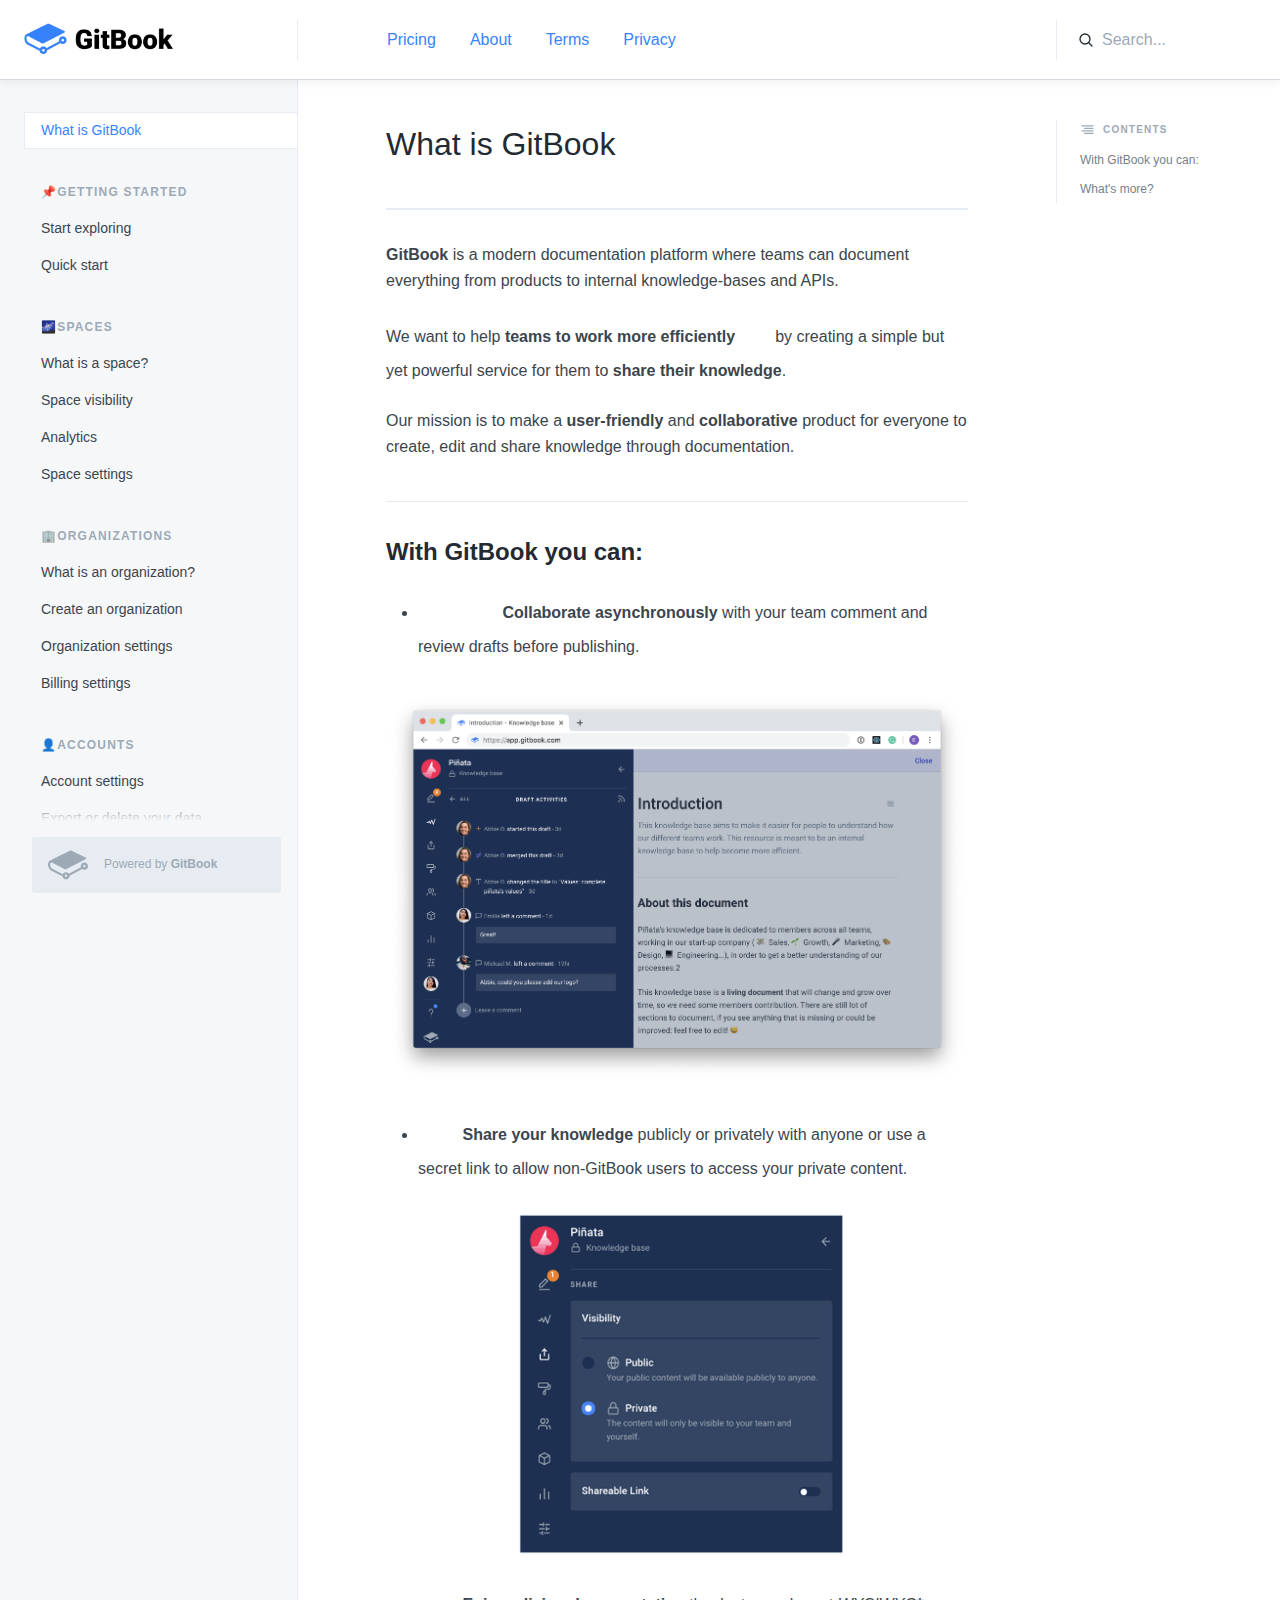
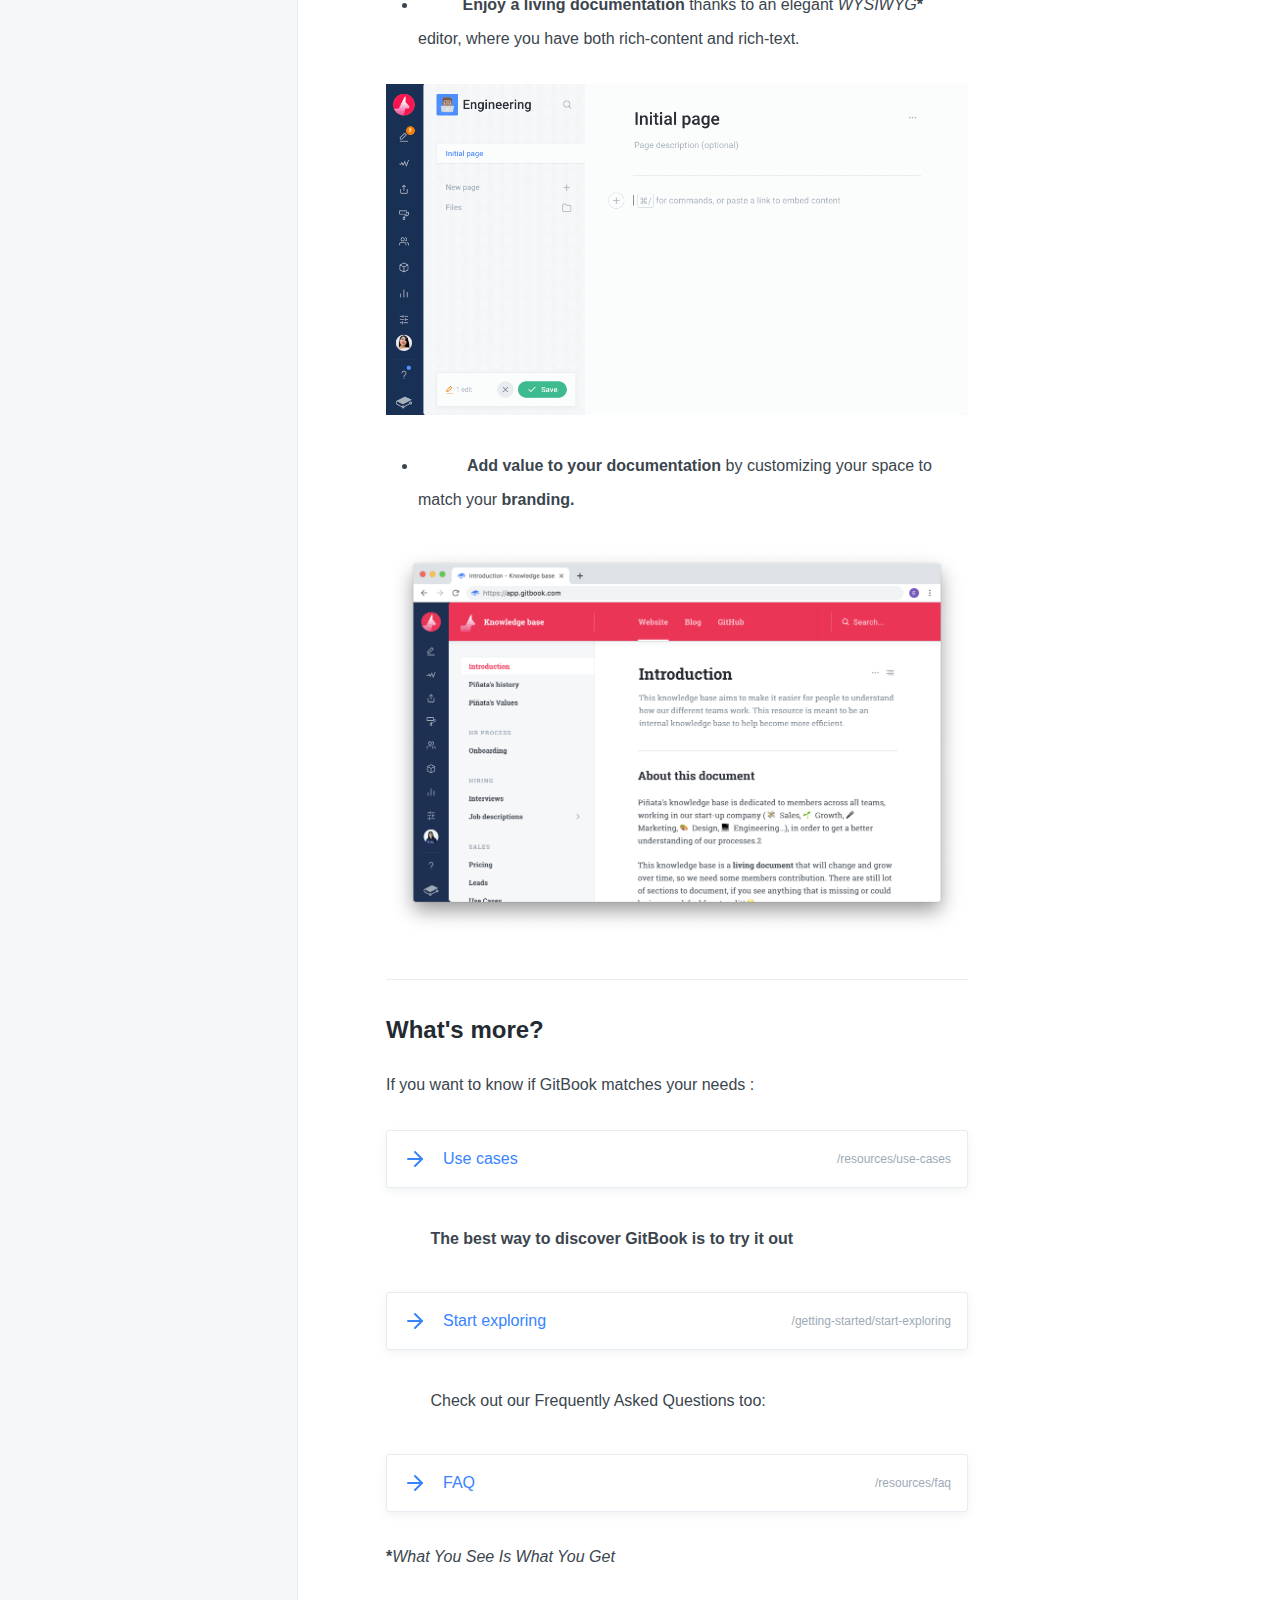
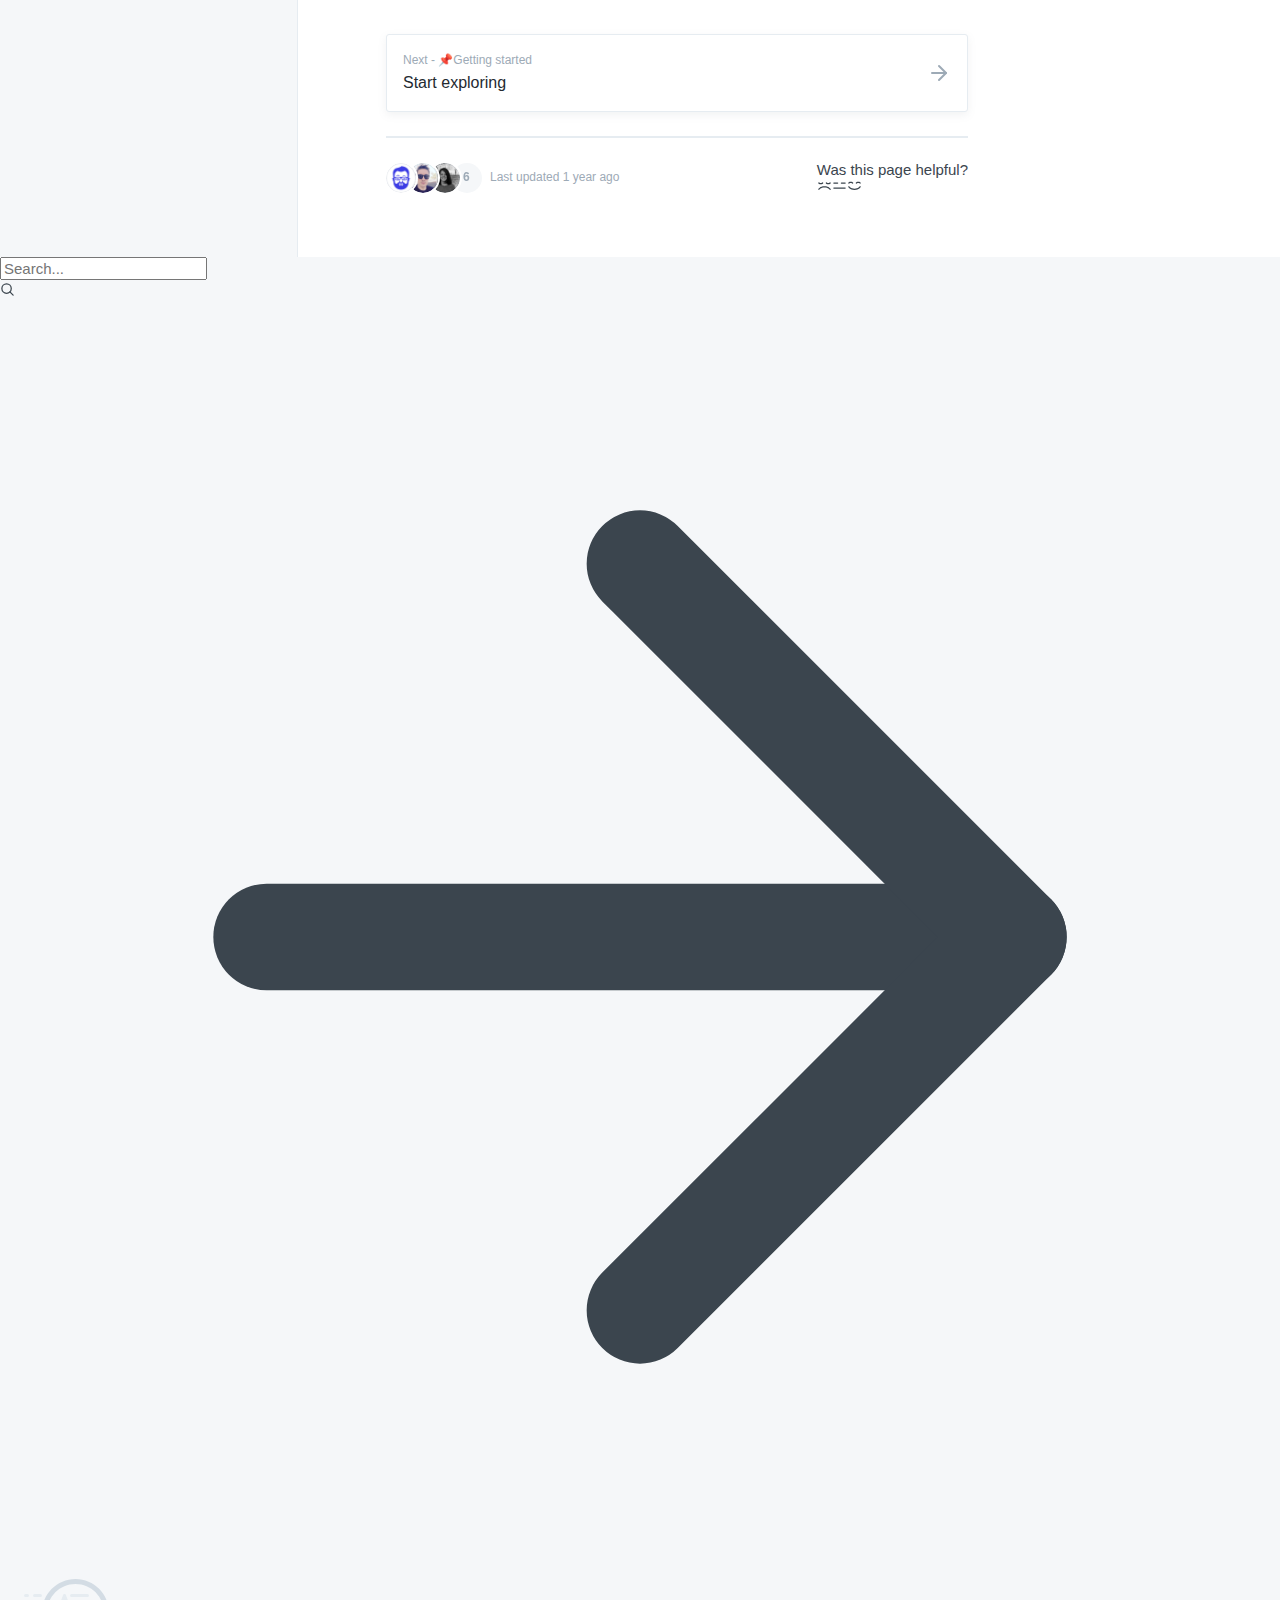
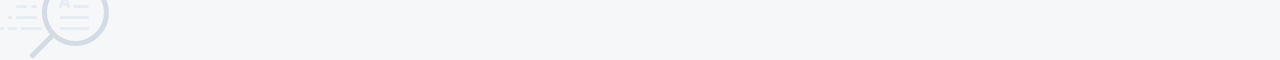
==== docs.html @ 6649fe91 "Rename docs. to docs.html" ====
<!DOCTYPE html>
<!-- saved from url=(0025)https://docs.gitbook.com/ -->
<html><head><meta http-equiv="Content-Type" content="text/html; charset=UTF-8">
            <title>What is GitBook - GitBook Documentation</title>
            <meta data-react-helmet="true" name="viewport" content="width=device-width, initial-scale=1.0, maximum-scale=1.0, user-scalable=no"><meta data-react-helmet="true" name="google" value="notranslate"><meta data-react-helmet="true" property="og:image" content="https://app.gitbook.com/share/space/thumbnail/gitbook.png"><meta data-react-helmet="true" property="twitter:card" content="summary"><meta data-react-helmet="true" property="twitter:site" content="GitBook Documentation">
            <link data-react-helmet="true" rel="stylesheet" href="./What is GitBook - GitBook Documentation_files/css"><link data-react-helmet="true" rel="stylesheet" href="./What is GitBook - GitBook Documentation_files/emojione-sprite-40.min.css"><link data-react-helmet="true" rel="preconnect" href="https://www.googleapis.com/"><link data-react-helmet="true" rel="preconnect" href="https://api.amplitude.com/"><link data-react-helmet="true" rel="preconnect" href="https://gblobscdn.gitbook.com/"><link data-react-helmet="true" rel="icon" href="https://d1j8pt39hxlh3d.cloudfront.net/emoji/emojione/5.0/png/unicode/32/1f4d6.png"><link data-react-helmet="true" rel="canonical" href="https://docs.gitbook.com/">
            <style data-react-helmet="true" type="text/css">
        @font-face {
            font-family: "Roboto";
            src: local("Roboto"), local("Roboto-Regular"), url(https://gstatic.gitbook.com/fonts/fc3d4b35e4d07d4e0485cc2db0e57c77.woff) format('woff');
            font-weight: 400;
            font-display: swap;
        }
        @font-face {
            font-family: "Roboto";
            src: local("Roboto Medium"), local("Roboto-Medium"), url(https://gstatic.gitbook.com/fonts/f4fa50c4003f87e7dc10459e500933c3.woff) format('woff');
            font-weight: 500;
            font-display: swap;
        }
        @font-face {
            font-family: "Roboto";
            src: local("Roboto Bold"), local("Roboto-Bold"), url(https://gstatic.gitbook.com/fonts/72e37e5bf95a8dba938c78b1d7d91253.woff) format('woff');
            font-weight: 700;
            font-display: swap;
        }
    </style><style data-react-helmet="true" type="text/css">
        @font-face {
            font-family: "Content-font";
            src: local("Roboto"), local("Roboto-Regular"), url(https://gstatic.gitbook.com/fonts/fc3d4b35e4d07d4e0485cc2db0e57c77.woff) format('woff');
            font-weight: 400;
            font-display: swap;
        }
        @font-face {
            font-family: "Content-font";
            src: local("Roboto Medium"), local("Roboto-Medium"), url(https://gstatic.gitbook.com/fonts/f4fa50c4003f87e7dc10459e500933c3.woff) format('woff');
            font-weight: 500;
            font-display: swap;
        }
        @font-face {
            font-family: "Content-font";
            src: local("Roboto Bold"), local("Roboto-Bold"), url(https://gstatic.gitbook.com/fonts/72e37e5bf95a8dba938c78b1d7d91253.woff) format('woff');
            font-weight: 700;
            font-display: swap;
        }
    </style>
            <script async="" src="./What is GitBook - GitBook Documentation_files/analytics.js.загружено"></script><script data-react-helmet="true" type="text/javascript" defer="true" src="./What is GitBook - GitBook Documentation_files/polyfill.min.js.загружено"></script>
            <style>#__GITBOOK__ROOT__SERVER__ { width: 100%; height: 100%; display: flex;}</style>
            <style>#__GITBOOK__ROOT__CLIENT__ { width: 100%; min-height: 100%; height: initial; display: flex;}</style>
            
        <style type="text/css">:root img[style*="//counter.yadro.ru/"], :root img[src*="://c.bigmir.net/"], :root a[href^="http://click.hotlog.ru/"], :root a[href*="//top.mail.ru/jump?"], :root [title="uWeb Counter"], :root [title="uCoz Counter"], :root .min-width-normal > #popup_container ~ #fade, :root .min-width-normal > #popup_container, :root body > div[class^="_"][class*=" _"][class$="_stBig"], :root body > div[id^="dV"][style^="width"][style*="height"][style*="position"][style*="fixed"][style*="overflow"][style*="z-index"][style*="background"], :root a[href*="/ulike.farm"], :root div[id^="yandex_rtb"], :root div[class^="yandex_rtb"], :root .stat_pixel_yes[onclick][class*="_layout_"][class*="_format_"], :root .i-bem.b-timetable__row[onclick*="awaps"], :root .content__right > .z-market_right_yes, :root .app.blog-post-page .secondary-header-ad-block, :root .app.blog-post-page #right-column > .sticky, :root #root > .app > #layout > #very-right-column .aggregator__header, :root object[data^="blob"], :root noindex > .search_result[class*="search_result_"], :root img[width="468"][height="60"], :root img[width="160"][height="600"], :root img[src*="://cp.beget.com/promo_data/"], :root iframe[src*="utraff.com"], :root iframe[src*="tureckiy-serial.ru/"][src$=".php"], :root iframe[src*="ads.exosrv.com"], :root iframe[src*="://vidroll.ru/"], :root iframe[src*="://ab.adpro.com.ua/"], :root iframe[src*="/mixadv_"], :root iframe[src*="/carta.ua/ajax/widget."], :root iframe[src*="/3647.tech"], :root iframe[id^="republer"], :root div[id^="zcbclk"], :root div[id^="trafmag_"], :root div[id^="tizerws_"], :root div[id^="smi2adblock_"], :root div[id^="sblock_inform_"], :root div[id^="news_nest_net_ru"], :root div[id^="news_nest_msk_ru"], :root div[id^="news_2xclick_ru_"], :root div[id^="join_informer_"], :root div[id^="itizergroup_"], :root div[id^="bidvol-widget-"], :root div[id^="b_tz_"], :root div[id^="ads_games_"], :root div[id^="admixer_"], :root div[id^="M"][id*="Composite"], :root div[id^="DIV_DA_"], :root div[id^="Crt-"][style], :root div[id*="Teaser_Block"], :root div[data-server-rendered="true"] > div[id^="la-"], :root div[class^="da-ya-widget"], :root div[class*="spklw"][data-type="ad"], :root div[class*="relap"][class*="-rec-item"], :root a[onclick*="trtkp.ru"], :root a[onclick*="offergate-amigo"], :root a[href^="https://www.juicer.io?referrer="], :root a[href^="https://msetup.pro"], :root a[href^="https://kshop"][href*=".pro/"], :root a[href^="http://trafmaster.com"], :root a[href^="http://traderstart.mirtesen.ru"], :root a[href^="http://reals-story.ru/"], :root a[href^="http://kshop.biz/"], :root a[href^="http://browserload.info/"], :root a[href^="http://apytrc.com/click/"], :root a[href="http://advert.mirtesen.ru/"], :root a[href*="zdravo-med.ru"], :root a[href*="xxxrevpushclcdu.com"], :root a[href*="trklp.ru"], :root a[href*="traflabs.xyz"], :root div[id^="CGCandy"], :root a[href*="tptrk.ru"], :root a[href*="torrentum.ru"], :root a[href*="shakesclick.com"], :root a[href*="shakescash.com"], :root a[href*="shakes.pro"], :root a[href*="sapmedia.ru"], :root a[href*="sandratand.ru"], :root a[href*="rexchange.begun.ru/rclick?"], :root a[href*="refpazus.top"], :root a[href*="problogrus.ru"], :root a[href^="https://homyanus.com"], :root a[href*="please-direct.me"], :root a[href*="please-direct.com"], :root a[href*="sviruniversal.com/"], :root a[href*="octoclick.net"], :root a[href*="marketgid.com/"], :root a[href*="litewebbusiness.com"], :root a[href*="navaxudoru.com"], :root a[href*="lifebloggersz.ru"], :root a[href*="kinnohoyutd.site"], :root a[href*="intovarro.ru"], :root a[href*="https://relap.io/r?"], :root a[href*="herrabjec.pro"], :root a[href*="goodtrack.ru"], :root a[href*="gocdn.ru"], :root a[href*="go.ad2up.com"], :root a[href*="ftpglst.com"], :root a[href*="flylinks.pw"], :root a[href*="filebase.me"], :root a[href*="cpl11.ru"], :root a[href*="cpl1.ru"], :root a[href*="cpagetti1.com"], :root a[href*="cmsmodnews.com"], :root a[href*="bubblesmedia.ru/sb/clk/"], :root a[href*="blogers-story.ru"], :root a[href*="shakesin.com"], :root a[href*="bgrndi.com"], :root a[href*="beststbuy.ru"], :root a[href*="best-zdorovye.ru"], :root a[href*="beauty-list.ru"], :root a[href*="medinforms.ru"], :root a[href*="awesomeredirector"], :root a[href*="amigo-biz.ru/ads/click"], :root a[href*="amgfile.ru"], :root a[href*="ads2-adnow.com"], :root a[href*="slovosil.com"], :root a[href*="ads-provider.com"], :root a[href*="://telamoncleaner.com/tracker/?partner="], :root a[href*="://softmediya.ru/"], :root a[href*="://segodnia.club/"], :root a[href*="://ruonline.bar/"], :root a[href*="://rendersaveron.com"], :root a[href*="://renderbrandium.com"], :root a[href*="://reidancis.com/"], :root a[href*="://parandaya.com"], :root a[href*="://ourbrowser.net"], :root a[href*="best-zdrav.ru"], :root a[href*="://newbrowserme.ru/"], :root a[href*="://new.torrent-pack.ru/"], :root a[href*="://loderkkis.ru"], :root a[href*="trafgid.xyz"], :root a[href*="://getyousoft.ru/"], :root a[href*="://getyoursoft.ru/"], :root a[href*="://getbrauzer.ru/"], :root a[href*="://clickstats.online/"], :root a[href*="://clickstats.fun/"], :root a[href*="://chikidiki.ru"], :root a[href*="://adv-views.com"], :root a[href*="/universalsrc.net/"], :root a[href*="/universalsrc.com/"], :root a[href^="http://fly-shops.ru"], :root a[href*="/universal-lnk.net/"], :root a[href*="://vpnbrowser.ru/"], :root a[href*="/uni-lnk.com/"], :root a[href*="/uloads.ru/"], :root a[href*="/u-loads.ru/"], :root a[href*="/u-load.ru/"], :root a[href*="/sarimsolus.com/"], :root a[href*="/rapidtor.site"], :root a[href*="/onvix.tv/promo/"][target=_blank], :root a[href*="/newbrowser.club/"], :root a[href*="/myuniversalnk.com/"], :root a[href*="/go.1k3.net/"], :root iframe[src*="marketgid.com"], :root a[href*="/getdriverpack.ru"], :root a[href*="/fastvk.com"], :root a[href*="/api/redirect?offerid="], :root a[href*="/advjump.com"], :root iframe[src*="laim.tv/rotator/"], :root a[href*="/advertisesimple.info"], :root a[href*="//viruniversal.com/"], :root a[href*="//utimg.ru/"], :root a[href*="//universalut.info/"], :root a[href*="//universalse.info/"], :root a[href*="//universalice.info/"], :root a[href*="//ubar.pro"], :root a[href*="//ubar-pro"], :root a[href*="//tiruniversal.com/"], :root a[href*="//sub"][href*="bubblesmedia.ru"], :root a[href*="//spishi.vip/"], :root a[href*="//restofarian.com"], :root a[href*="//reruniversal.com/"], :root a[href*="//refpaewsbc.top/"], :root a[href*="//partners.house/"], :root a[href*="//parandeya.com/"], :root a[href*="//loderlx.ru"], :root a[href*="//lis-gor.com/"], :root a[href*="//getmybrowser.ru/"], :root a[href*="trtkp.ru"], :root a[href*="//fofuvipibo.com/"], :root a[href*="//febrare.ru/"], :root a[href*="advertwebgid.ru"], :root a[href*="//ext-load.net"], :root a[href*="//do-rod.com/"], :root a[href*="//avertise.ru/"], :root a[href*="//1xbetlk.site/"], :root a[href*=".twkv.ru"], :root a[href*=".pokupkins.ru"], :root .app.blog-post-page #blog-post-item-video-ad, :root a[href*=".1liveinternet.ru"], :root a[href*="katuhus.com"], :root a[data-href*="recreativ.ru"], :root [onclick*="trklp.ru"], :root [onclick*="traffic-media.co"], :root [onclick*="mixadvert.com"], :root [onclick*="/sb/clk/"], :root [onclick*=".twkv.ru"], :root a[href*="://adsbid-click.adsbid.ru/"], :root [href^="https://download.cdn.yandex.net/yandex-tag/weboffer/"], :root [href*="pigiuqproxy.com"], :root [href*="driftawayforfun.com"], :root [href*="://clickpzk.com/"], :root [href*="://click.1k3web.net/"], :root [href*="://click.1k3web.com/"], :root [href*="://click.1k3pub.com/"], :root [href*="://browseit.ru/"], :root [href*="/zfvklk.ru"], :root [href*="/vaigowoa.com"], :root [href*="//loadbrowser.ru/"], :root [data-url*="://installpack.net"], :root [data-link*="amigo-browser.ru/dkit-"], :root [data-la-show-block-id], :root [data-la-refresh-timeout], :root [data-la-block], :root a[href*="films.ws"], :root [data-la-block-show-id], :root [class^="flat_pm_"][class*="_out"], :root [class^="flat_pm_"][class*="_crss"], :root .mywidget__col > .mywidget__link_advert, :root [data-link*="/sb/clk/"], :root .header-banner > #moneyback[target="_blank"], :root [id^="unit_"] > a[href*="://smi2.ru"], :root .base-page_left-side > #left_ban, :root .base-page_center > .banerTopOver, :root .base-page_center > .banerTop, :root #adv_unisound ~ #main > #slidercontentContainer, :root a[href*="/get-torrent.ru"], :root #adv_kod_frame ~ #gotimer, :root #PopWin[onmousemove], :root #MT_overroll ~ div[class][style="left:0px;top:0px;height:480px;width:650px;"], :root topadblock, :root div[id^="cpa_rotator_block"], :root script[src^="http://free-shoutbox.net/app/webroot/shoutbox/sb.php?shoutbox="] + #freeshoutbox_content, :root input[onclick^="window.open('http://www.FriendlyDuck.com/"], :root img[alt^="Fuckbook"], :root iframe[src^="http://static.mozo.com.au/strips/"], :root iframe[id^="google_ads_iframe"], :root div[jscontroller="U835zd"] + c-wiz[jsrenderer="YnuqN"], :root div[id^="zergnet-widget"], :root div[id^="traffective-ad-"], :root div[id^="sticky_ad_"], :root div[id^="rc-widget-"], :root div[id^="q1-adset-"], :root div[id^="proadszone-"], :root a[href*="land-gooods.ru"], :root div[id^="lazyad-"], :root div[id^="gtm-ad-"], :root div[id^="google_ads_iframe_"], :root div[id^="ezoic-pub-ad"], :root div[id^="dmRosAdWrapper"], :root div[id^="div-gpt-ad"], :root div[id^="div-adtech-ad-"], :root div[id^="dfp-slot-"], :root div[id^="dfp-ad-"], :root div[id^="block-views-topheader-ad-block-"], :root div[id^="advt-"], :root div[id^="advads_"], :root a[href*="netcrys.com"], :root div[id^="ads300_600-widget"], :root iframe[src*="//refpakglscpj."], :root a[href^="http://olivka.biz/"], :root input[onclick^="window.open('http://www.friendlyduck.com/"], :root div[id^="ads300_250-widget"], :root div[id^="ads300_100-widget"], :root div[id^="ads250_250-widget"], :root div[id^="ads120_600-widget"], :root a[href*="trk-1.com"], :root div[id^="adrotate_widgets-"], :root div[id^="ad_script_"], :root a[href*="/rating/"] > img[width="88"][height="31"], :root div[id^="ad_rect_"], :root #root > .app > #layout > #very-right-column > .aggregator > .aggregator__items, :root div[id^="ad_position_"], :root div[id^="ad-server-"], :root a[href*="//gerocenius.com/"], :root div[id^="ad-cid-"], :root div[id^="acm-ad-tag-"], :root a[href^="http://hitcounter.ru/top/stat.php"], :root div[id^="YFBMSN"], :root div[id^="ADV-SLOT-"], :root div[data-spotim-slot], :root div[data-role="sidebarAd"], :root div[data-native_ad], :root div[data-mediatype="advertising"], :root div[data-id-advertdfpconf], :root div[data-crl="true"][data-id^="CarouselPLA-"], :root div[data-content="Advertisement"], :root div[data-adunit], :root div[data-adunit-path], :root div[class^="zn-sponsored-outbrain-"], :root div[class^="proadszone-"], :root div[class^="pane-google-admanager-"], :root div[class^="lifeOnwerAd"], :root iframe[name^="google_ads_iframe"], :root div[class^="largeRectangleAd_"], :root div[class^="kiwiad-popup"], :root div[class^="kiwiad-desktop"], :root div[class^="index_adBeforeContent_"], :root a[href*="tvroff.net"], :root div[class^="index_adAfterContent_"], :root img[title="bigmir)net TOP 100"], :root div[class^="index__adWrapper"], :root div[class^="block-openx-"], :root div[class^="backfill-taboola-home-slot-"], :root div[class^="articleAdUnitMPU_"], :root a[href*="//adoffer.pro/"], :root div[class^="advertisement-desktop"], :root div[class^="adsbutt_wrapper_"], :root a[href*="linkmyc.com"], :root div[class^="ads-partner-"], :root div[class^="adbanner_"], :root div[class^="ad_position_"], :root div[class^="SponsoredAds"], :root div[class^="ResponsiveAd-"], :root div[class^="PreAd_"], :root div[class^="Display_displayAd"], :root a[href^="http://datxxx.com"], :root div[class^="BannerAd_"], :root div[class^="AdhesionAd_"], :root div[class^="Ad__bigBox"], :root a[href*="thor-media.ru/click/"], :root div[class^="Ad__adContainer"], :root img[width="728"][height="90"], :root div[id^="divAdvAD_"], :root div[class^="ad_border_"], :root div[class^="AdItem-"], :root [id^="relap-custom-iframe-rec"], :root div[class^="AdEmbeded__AddWrapper"], :root span[data-component-type="s-ads-metrics"], :root div[class^="AdBannerWrapper-"], :root a[href*="goext.info"], :root div[class*="_browserAdOuterContainer_"], :root div[class*="_AdInArticle_"], :root div[class*="-storyBodyAd-"], :root a[href*="://bestnewsoft.ru/"], :root div[id^="adfox_"], :root div#main > div.D1fz0e, :root div > [class][onclick*=".updateAnalyticsEvents"], :root bottomadblock, :root aside[id^="tn_ads_widget-"], :root aside[id^="adrotate_widgets-"], :root amp-ad-custom, :root iframe[src*="fwdcdn.com/frame/partners/"], :root a[target="_blank"][onmousedown="this.href^='http://paid.outbrain.com/network/redir?"], :root a[href*="shakespoint.com"], :root a[target="_blank"][href^="http://api.taboola.com/"], :root a[style="display:block;width:300px;min-height:250px"][href^="http://li.cnet.com/click?"], :root div[class^="BlockAdvert-"], :root a[src^="https://www.utherverse.com/net/"], :root a[onmousedown^="this.href='http://paid.outbrain.com/network/redir?"][target="_blank"] + .ob_source, :root a[onmousedown^="this.href='http://paid.outbrain.com/network/redir?"][target="_blank"], :root a[href*="://ruprivate.club/"], :root div[role="navigation"] + c-wiz > script + div > .kxhcC, :root a[onclick*="//m.economictimes.com/etmack/click.htm"], :root a[href^="https://zononi.com/"], :root a[href*="offhealth.ru"], :root a[href^="https://www.what-sexdating.com/"], :root a[href^="https://www.vewwrmp.com/"], :root a[href^="https://www.share-online.biz/affiliate/"], :root a[href^="https://www.securegfm.com/"], :root DFP-AD, :root a[href^="//porngames.adult/?SID="], :root a[href^="https://www.oneclickroot.com/?tap_a="] > img, :root a[href^="http://www.duckcash.eu/"], :root a[href^="https://www.mrskin.com/account/"], :root a[href^="https://www.iyalc.com/"], :root a[href^="https://www.goldenfrog.com/vyprvpn?offer_id="][href*="&aff_id="], :root a[href^="https://www.get-express-vpn.com/offer/"], :root a[href*="/mosday.ru/ad/"], :root a[href^="https://www.gambling-affiliation.com/cpc/"], :root a[href^="http://webgirlz.online/landing/"], :root a[href^="https://www.g4mz.com/"], :root a[href^="https://www.clicktraceclick.com/"], :root a[href^="https://www.camyou.com/?cam="][href*="&track="], :root a[href^="https://www.camsoda.com/enter.php?id="], :root a[href^="https://www.brazzersnetwork.com/landing/"], :root a[href^="https://www.bebi.com"], :root a[href^="https://www.awin1.com/cread.php?awinaffid="], :root a[href^="https://www.adskeeper.co.uk/"], :root a[href^="http://farm.plista.com/pets"], :root a[href^="https://windscribe.com/promo/"], :root iframe[src*="hd.gg33.top/"], :root a[href^="https://unreshiramor.com/"], :root a[href^="http://ad-emea.doubleclick.net/"], :root a[href^="https://understandsolar.com/signup/?lead_source="][href*="&tracking_code="], :root div[id^="tms-ad-dfp-"], :root a[href^="https://trust.zone/go/r.php?RID="], :root a[href^="https://trf.bannerator.com/"], :root a[href*="kodielinktrust.ru"], :root a[href*="//universalin.info/"], :root a[href^="http://go.247traffic.com/"], :root a[href^="https://bestcond1tions.com/"], :root a[href^="https://trappist-1d.com/"], :root a[href^="https://traffic.bannerator.com/"], :root a[href^="https://tracking.truthfinder.com/?a="], :root .base-page_center > .banerBottom, :root #rhs_block .xpdopen > ._OKe > div > .mod > ._yYf, :root a[href^="https://tracking.gitads.io/"], :root a[href^="https://track.ultravpn.com/"], :root a[href*="/myuniversalnk.net/"], :root a[href^="https://www.adultempire.com/"][href*="?partner_id="], :root a[href^="https://track.healthtrader.com/"], :root a[href^="https://track.clickmoi.xyz/"], :root div[class^="da-widget-"], :root a[href^="https://control.trafficfabrik.com/"], :root a[href^="https://track.52zxzh.com/"], :root a[href*="//historategory.com/"], :root #BlWrapper > .b-temp_rbc, :root div[class^="div-gpt-ad"], :root .ra[align="right"][width="30%"], :root a[href^="https://axdsz.pro/"], :root a[href^="https://tour.mrskin.com/"], :root a[href^="https://tc.tradetracker.net/"] > img, :root a[href^="https://t.mobtya.com/"], :root a[href^="https://t.hrtyj.com/"], :root a[href^="https://t.hrtye.com/"], :root a[href*="top-info24.ru"], :root a[href^="https://syndication.optimizesrv.com/splash.php?"], :root a[href^="https://syndication.exoclick.com/splash.php?"], :root a[href^="http://connectlinking6.com/"], :root a[href^="http://cdn3.adexprts.com/"], :root a[href^="https://spygasm.com/track?"], :root div[id^="ad-div-"], :root a[href^="https://secure.eveonline.com/ft/?aid="], :root a[href*="/afftraf.co/"], :root a[href^="https://secure.bstlnk.com/"], :root div[class^="kiwi-ad-wrapper"], :root a[href^="https://rev.adsession.com/"], :root [href*=".trackmstr.com"], :root a[href^="https://refpasrasw.world/"], :root a[href^="https://refpaexhil.top/"], :root a[href^="https://redirect.ero-advertising.com/"], :root img[src*="://r.i.ua/"], :root div[id^="yandex_ad"], :root a[href*=".frtyl.com/"], :root a[href^="http://y1jxiqds7v.com/"], :root a[href^="https://www.hotgirls4fuck.com/"], :root a[href^="https://www.pornhat.com/"][rel="nofollow"], :root AD-SLOT, :root a[href^="https://pubads.g.doubleclick.net/"], :root a[href^="https://prf.hn/click/"][href*="/camref:"], :root a[href^="https://prf.hn/click/"][href*="/adref:"], :root #rhs_block .mod > .gws-local-hotels__booking-module, :root a[href^="http://www.my-dirty-hobby.com/?sub="], :root a[href^="https://porndeals.com/?track="], :root a[href^="https://offerforge.net/"], :root div[id^="ad_head_celtra_"], :root a[href^="https://t.grtyi.com/"], :root a[href^="https://myusenet.xyz/"], :root a[href^="https://my-movie.club/"], :root a[href*="bestforexplmdb.com"], :root a[href^="https://msecure117.com/"], :root a[href^="https://mk-cdn.net/"], :root a[href^="https://mk-ads.com/"], :root div[data-adv-type="dfp"], :root a[href^="https://misspkl.com/"], :root a[href*="/amigo-browser.ru"][target="_blank"], :root a[href^="https://medleyads.com/"], :root a[href*=".approvallamp.club/"], :root a[href^="https://landing1.brazzersnetwork.com"], :root a[href^="http://adrunnr.com/"], :root a[href^="https://landing.brazzersplus.com/"], :root a[href^="https://land.rk.com/landing/"], :root .lads[width="100%"][style="background:#FFF8DD"], :root a[href^="https://land.brazzersnetwork.com/landing/"], :root a[href^="https://juicyads.in/"], :root a[href^="https://join.virtuallust3d.com/"], :root body > #__promoStickyButton, :root a[href^="http://www.uniblue.com/cm/"], :root a[href^="https://join.sexworld3d.com/track/"], :root a[href^="https://join.dreamsexworld.com/"], :root a[href^="https://incisivetrk.cvtr.io/click?"], :root a[href^="https://iactrivago.ampxdirect.com/"], :root a[href^="https://iac.ampxdirect.com/"], :root div[data-ismultirow="true"][data-id^="CarouselPLA-"], :root a[href^="https://horny-pussies.com/tds"], :root a[href^="https://graizoah.com/"], :root td[valign="top"] > .mainmenu[style="padding:10px 0 0 0 !important;"], :root a[href^="http://feedads.g.doubleclick.net/"], :root a[href^="https://redsittalvetoft.pro/"], :root a[href^="https://googleads.g.doubleclick.net/pcs/click"], :root a[href^="http://cdn.adstract.com/"], :root a[href^="https://gogoman.me/"], :root div[jsdata*="CarouselPLA-"][data-id^="CarouselPLA-"], :root a[href^="https://go.trackitalltheway.com/"], :root a[href^="https://go.stripchat.com/"][href*="&campaignId="], :root a[href^="https://go.hpyrdr.com/"], :root a[href^="https://adnetwrk.com/"], :root a[href^="https://go.gldrdr.com/"], :root div[id^="mainads"], :root a[href^="https://go.currency.com/"], :root [id^="newPortal_informer_"], :root a[href^="https://track.afftck.com/"], :root a[href^="http://guideways.info/"], :root a[href^="https://go.cmrdr.com/"], :root a[href*=".inclk.com/"], :root a[href^="https://go.ad2up.com/"], :root a[href^="https://freeadult.games/"], :root a[href^="https://fonts.fontplace9.com/"], :root a[href*="://yadistr.ru/"], :root a[href^="http://clkmon.com/adServe/"], :root a[href^="https://flirtaescopa.com/"], :root a[href^="https://fleshlight.sjv.io/"], :root a[href^="https://fakelay.com/"], :root a[href^="https://earandmarketing.com/"], :root [lazy-ad="leftthin_banner"], :root a[href^="https://dynamicadx.com/"], :root .GFYY1SVE2 > .GFYY1SVD2 > .GFYY1SVG5, :root a[href^="https://djtcollectorclub.org/"][href*="?affiliate_id="], :root a[href*="blogi-novosti.ru"], :root a[href^="http://adf.ly/?id="], :root a[href^="https://uncensored3d.com/"], :root a[href^="https://creacdn.top-convert.com/"], :root a[href*="=exoclick"], :root a[href^="https://www.chngtrack.com/"], :root a[href^="https://retiremely.com/"], :root a[href^="https://cpmspace.com/"], :root .commercial-unit-mobile-top > .v7hl4d, :root a[href^="https://click.plista.com/pets"], :root a[href*="twtn.ru/"], :root a[href^="https://chaturbate.xyz/"], :root a[href^="http://look.djfiln.com/"], :root a[href^="https://chaturbate.jjgirls.com/"][href*="?tour="], :root a[href^="https://chaturbate.com/in/?track="], :root a[href^="https://chaturbate.com/in/?tour="], :root a[href^="https://chaturbate.com/affiliates/"], :root a[href*="://womens-journal.ru/"], :root [href*="wap4dollar.com/"], :root .__y_elastic .__y_item, :root a[href^="https://mcdlks.com/"], :root a[href^="https://bs.serving-sys.com"], :root .mod > ._jH + .rscontainer, :root a[href^="https://blackorange.go2cloud.org/"], :root a[href^="https://affiliates.bet-at-home.com/processing/"], :root a[href^="https://ads.ad4game.com/"], :root a[href^="https://betway.com/"][href*="&a="], :root a[href*="//bestonewos.com/"], :root a[href^="http://www.linkbucks.com/referral/"], :root a[href^="https://azpresearch.club/"], :root a[href^="https://awptjmp.com/"], :root a[href^="http://www.fleshlight.com/"], :root a[href^="https://aweptjmp.com/"], :root a[href^="http://www.1clickdownloader.com/"], :root a[href^="https://www.googleadservices.com/pagead/aclk?"], :root a[href^="https://awentw.com/"], :root a[href^="https://albionsoftwares.com/"], :root a[href^="http://amigodistr.ru/"], :root a[href^="//postlnk.com/"], :root a[href^="https://affiliate.rusvpn.com/click.php?"], :root a[href^="http://adultfriendfinder.com/p/register.cgi?pid="], :root a[href^="https://www.popads.net/users/"], :root a[href^="//bwnjijl7w.com/"], :root a[href^="https://adultfriendfinder.com/go/page/landing"], :root ADS-RIGHT, :root .GKJYXHBF2 > .GKJYXHBE2 > .GKJYXHBH5, :root a[href^="https://adserver.adreactor.com/"], :root a[href^="https://refpaano.host/"], :root a[href^="https://meet-to-fuck.com/tds"], :root a[href*="/loaderu.ru/"], :root a[href^="https://adhealers.com/"], :root app-advertisement, :root a[href^="https://ad.doubleclick.net/"], :root a[href^="http://zevera.com/afi.html"], :root a[href^="http://go.oclaserver.com/"], :root a[href^="https://ad.atdmt.com/"], :root .trc_rbox .syndicatedItem, :root a[href^="https://aaucwbe.com/"], :root a[href^="https://8a1ccf65f2b1302.com/"], :root a[href^="http://xtgem.com/click?"], :root [data-la-show-id], :root a[href^="https://ads.trafficpoizon.com/"], :root a[href*="down-news-games.ru"], :root a[href*="//portakamus.com/"], :root div[class^="local-feed-banner-ads"], :root a[href^="http://wxdownloadmanager.com/dl/"], :root div[id^="adpartner-jsunit-"], :root a[href*="/yfiles1.ru"], :root a[href^="http://www.zergnet.com/i/"], :root a[onmousedown^="this.href='http://staffpicks.outbrain.com/network/redir?"][target="_blank"] + .ob_source, :root a[href^="http://www.usearchmedia.com/signup?"], :root a[href^="http://www.torntv-downloader.com/"], :root a[href^="http://www.tirerack.com/affiliates/"], :root a[href^="http://www.text-link-ads.com/"], :root a[href^="https://weedzy.co.uk/"][href*="&utm_"], :root a[href^="http://pokershibes.com/index.php?ref="], :root a[href^="https://usenetxs.website/"], :root a[href^="https://gghf.mobi/"], :root a[href^="http://www.terraclicks.com/"], :root a[href^="https://ads-for-free.com/click.php?"], :root iframe[title="mixAd"], :root DIV[id^="DIV_NNN_"], :root a[href^="http://www.socialsex.com/"], :root img[src*="//counter.yadro.ru/"], :root a[onmousedown^="this.href='https://paid.outbrain.com/network/redir?"][target="_blank"], :root a[href^="http://www.sfippa.com/"], :root a[href*="kma1.biz"], :root a[href^="http://www.xmediaserve.com/"], :root a[href^="http://www.sex.com/videos/?utm_"], :root a[href^="http://paid.outbrain.com/network/redir?"], :root a[href^="http://www.sex.com/?utm_"], :root a[href^="http://secure.signup-page.com/"], :root a[href^="http://www.quick-torrent.com/download.html?aff"], :root a[href^="http://ffxitrack.com/"], :root a[href^="https://www.im88trk.com/"], :root a[href^="http://www.pinkvisualgames.com/?revid="], :root a[href^="http://glprt.ru/affiliate/"], :root a[href^="https://trklvs.com/"], :root a[href^="http://www.paddypower.com/?AFF_ID="], :root a[href^="http://www.onwebcam.com/random?t_link="], :root a[href*="/rapidtor.ru"], :root a[href^="https://go.247traffic.com/"], :root a[href^="http://www.freefilesdownloader.com/"], :root a[href^="http://www.mysuperpharm.com/"], :root .trc_rbox_border_elm .syndicatedItem, :root a[href^="http://www.myfreepaysite.com/sfw_int.php?aid"], :root a[href^="http://www.myfreepaysite.com/sfw.php?aid"], :root .rhsvw[style="background-color:#fff;margin:0 0 14px;padding-bottom:1px;padding-top:1px;"], :root a[href^="http://www.moneyducks.com/"], :root a[href*="://bubblevard.com/"], :root a[href^="http://bcntrack.com/"], :root a[href^="http://www.securegfm.com/"], :root a[href^="http://www.liversely.net/"], :root [href*="//trackmstr.com"], :root [href*="prayuserparka.com/"], :root a[href^="http://www.idownloadplay.com/"], :root a[href^="http://www.hitcpm.com/"], :root a[href^="http://fusionads.net"], :root a[href^="http://www.hibids10.com/"], :root div[class^="awpcp-random-ads"], :root [href*="//securesafemembers.com"], :root a[href^="http://www.graboid.com/affiliates/"], :root a[href^="http://www.gamebookers.com/cgi-bin/intro.cgi?"], :root div[id^="div_openx_ad_"], :root a[href^="http://www.friendlyquacks.com/"], :root a[href^="https://www.financeads.net/tc.php?"], :root a[href^="http://www.friendlyduck.com/AF_"], :root a[href^="https://content.oneindia.com/www/delivery/"], :root a[href^="http://www.fpcTraffic2.com/blind/in.cgi?"], :root a[href^="http://www.flashx.tv/downloadthis"], :root a[href*="//loderls.ru"], :root .trc_rbox_div a[target="_blank"][href^="http://tab"], :root a[href^="https://americafirstpolls.com/"], :root a[href^="http://clickserv.sitescout.com/"], :root a[href^="http://www.firstload.de/affiliate/"], :root a[href^="http://www.twinplan.com/AF_"], :root a[href^="http://www.fducks.com/"], :root a[href^="http://www.easydownloadnow.com/"], :root #root > .app .adfox, :root a[href^="http://www.duckssolutions.com/"], :root a[href^="https://go.trkclick2.com/"], :root [href*="postlnk.com"], :root a[href^="http://go.seomojo.com/tracking202/"], :root a[href^="http://www.downloadweb.org/"], :root a[href*="//advtise.ru/"], :root a[href^="http://www.down1oads.com/"], :root a[href^="https://trafficmedia.center/"], :root a[href^="http://www.dealcent.com/register.php?affid="], :root .rscontainer > .ellip, :root a[href^="http://www.clkads.com/adServe/"], :root a[href^="https://track.interactivegf.com/"], :root div[class^="adpubs-"], :root a[href*="deliver.trafficfabrik.com"], :root a[href^="http://www.cash-duck.com/"], :root a[href^="https://aff-ads.stickywilds.com/"], :root a[href^="http://www.bitlord.me/share/"], :root div[id^="republer_"], :root div[class^="Directory__footerAds"], :root a[href^="http://www.bet365.com/"][href*="?affiliate="], :root a[href*="://filetaker.ru/"], :root a[href^="http://www.bet365.com/"][href*="&affiliate="], :root a[href*="medicalblogs.ru"], :root .grid > .container > #aside-promotion, :root a[href^="http://www.babylon.com/welcome/index?affID"], :root a[href*=".orgsales.ru"], :root [id^="unit_"] > a[href*="://smi2.net"], :root a[onmousedown^="this.href='/wp-content/embed-ad-content/"], :root a[href^="//adbit.co/?a=Advertise&"], :root a[href^="http://popup.taboola.com/"], :root a[href^="https://fast-redirecting.com/"], :root a[href^="http://www.sexgangsters.com/?pid="], :root a[href^="http://www.amazon.co.uk/exec/obidos/external-search?"], :root a[href^="http://go.ad2up.com/"], :root a[href^="https://badoinkvr.com/"], :root a[href*="/adServe/banners?"], :root a[href^="http://www.adxpansion.com"], :root .plistaList > .itemLinkPET, :root a[href^="http://www.adbrite.com/mb/commerce/purchase_form.php?"], :root a[href^="http://www.adultdvdempire.com/?partner_id="][href*="&utm_"], :root a[href^="http://www.ragazzeinvendita.com/?rcid="], :root a[href^="http://www.TwinPlan.com/AF_"], :root a[href*="//loderna.ru"], :root a[href^="http://www.123-reg.co.uk/affiliate2.cgi"], :root div[itemtype="http://www.schema.org/WPAdBlock"], :root a[href^="http://wopertific.info/"], :root a[href^="http://bodelen.com/"], :root a[href^="http://wgpartner.com/"], :root div[class^="block_fortress"], :root a[href^="http://web.adblade.com/"], :root a[href*="://analyticsq.com"], :root a[href^="https://go.onclasrv.com/"], :root img[src*="top.mail.ru/counter?"], :root a[href^="http://wct.link/"], :root a[href^="https://topoffers.com/"][href*="/?pid="], :root a[href^="http://vinfdv6b4j.com/"], :root a[href^="http://s9kkremkr0.com/"], :root a[href^="https://www.nutaku.net/signup/landing/"], :root a[href^="http://us.marketgid.com"], :root a[href^="http://ul.to/ref/"], :root a[href^="http://ucam.xxx/?utm_"], :root a[href^="https://adsrv4k.com/"], :root a[href^="http://trk.mdrtrck.com/"], :root a[href^="http://traffic.tc-clicks.com/"], :root a[href*="retagapp.com"], :root a[href^="http://www.liutilities.com/"], :root a[href^="http://www.dl-provider.com/search/"], :root a[href^="http://tc.tradetracker.net/"] > img, :root a[href^="http://tracking.deltamediallc.com/"], :root [data-leadlink*="admitlead."][data-leadlink*="/sb/clk/"], :root div[aria-label="Ads"], :root a[href^="http://axdsz.pro/"], :root a[href^="https://go.ebrokerserve.com/"], :root a[href^="http://galleries.securewebsiteaccess.com/"], :root a[href^="http://stateresolver.link/"], :root a[href^="http://sharesuper.info/"], :root a[href^="https://awecrptjmp.com/"], :root img[src^="/stat/"][width="88"][height="31"], :root a[href*="rapidtor.ru/sb/clk/"], :root a[href^="http://server.cpmstar.com/click.aspx?poolid="], :root div[id^="advertur_"], :root a[href*="://lapina.xyz/"], :root .trc_related_container div[data-item-syndicated="true"], :root a[href^="https://www.firstload.com/affiliate/"], :root div[id^="rtn4p"], :root a[href^="http://see.kmisln.com/"], :root a[href^="http://secure.vivid.com/track/"], :root a[href*="://news.mirtesen.ru/newdata/"], :root a[href^="http://www.downloadthesefiles.com/"], :root a[href^="http://secure.cbdpure.com/aff/"], :root aside[id^="advads_ad_widget-"], :root a[href^="http://lp.ezdownloadpro.info/"], :root a[href^="http://uploaded.net/ref/"], :root a[href^="http://azmobilestore.co/"], :root a[href^="http://s5prou7ulr.com/"], :root a[href^="https://easygamepromo.com/ef/custom_affiliate/"], :root a[href^="http://record.betsafe.com/"], :root a[onclick*="//msetup.pro/"], :root a[href^="http://mo8mwxi1.com/"], :root a[href^="https://bnsjb1ab1e.com/"], :root a[href*="/onvix.co/promo/"][target=_blank], :root a[href^="https://prf.hn/click/"][href*="/creativeref:"], :root a[href^="//oardilin.com/"], :root a[href^="http://pwrads.net/"], :root a[href*="top.24smi.info"], :root a[href^="http://promos.bwin.com/"], :root a[href*="//12traffic.ru/"], :root a[data-redirect^="https://paid.outbrain.com/network/redir?"], :root a[href^="http://play4k.co/"], :root a[href^="http://partner.sbaffiliates.com/"], :root a[href*="://clickstats.pw/"], :root div[id^="ad-gpt-"], :root a[href^="http://pan.adraccoon.com?"], :root a[href*="//ezofferz.com/"], :root a[href^="https://dltags.com/"], :root a[href^="http://onclickads.net/"], :root a[href*="admitlead."][href*="/sb/clk/"], :root a[href^="http://n.admagnet.net/"], :root a[href^="//awejmp.com/"], :root a[href^="http://mob1ledev1ces.com/"], :root a[href^="http://mmo123.co/"], :root div[id^="amzn-assoc-ad"], :root a[href^="https://www.oboom.com/ref/"], :root iframe[src*="traffic-media.co"], :root a[href^="http://media.paddypower.com/redirect.aspx?"], :root a[href^="https://fileboom.me/pr/"], :root a[href*="/rlink/simptizer/"], :root a[href^="http://marketgid.com"], :root a[href^="https://deliver.ptgncdn.com/"], :root a[href^="http://latestdownloads.net/download.php?"], :root a[href^="http://k2s.cc/code/"], :root a[href^="https://gamescarousel.com/"], :root a[href^="http://istri.it/?"], :root a[href^="http://www.fbooksluts.com/"], :root a[href^="http://www.cdjapan.co.jp/aff/click.cgi/"], :root a[href^="//api.ad-goi.com/"], :root a[href*="//ridingintractable.com/"], :root aside[id^="div-gpt-ad"], :root a[href^="http://c.actiondesk.com/"], :root a[href^="http://intent.bingads.com/"], :root div[id^="crt-"][style], :root a[href^="http://igromir.info/"], :root a[href^="https://track.themadtrcker.com/"], :root a[href^="http://hyperlinksecure.com/go/"], :root a[href^="https://intrev.co/"], :root a[href^="http://https://www.get-express-vpn.com/offer/"], :root body > iframe[style^="position"][style*="fixed"][id^="iFb"][src^="/?"], :root .ob_container .item-container-obpd, :root a[href^="http://websitedhoome.com/"], :root a[href*=".directtl.xyz/"], :root a[href^="http://www.adskeeper.co.uk/"], :root a[href^="https://clickadilla.com/"], :root a[href^="http://www.gfrevenge.com/landing/"], :root a[href*="//universalies.info/"], :root a[href^="http://45eijvhgj2.com/"], :root a[href^="http://hpn.houzz.com/"], :root a[href*="://et-cod.com/"], :root a[href^="http://searchtabnew.com/"], :root a[href*="?adlivk="][href*="&refer="], :root a[href^="//look.djfiln.com/"], :root a[href*="muz-loader.site"], :root a[href^="http://greensmoke.com/"], :root a[href*="/kshop3.biz"], :root a[href^="https://look.utndln.com/"], :root a[href^="//5e1fcb75b6d662d.com/"], :root #tads[aria-label], :root a[href^="http://googleads.g.doubleclick.net/pcs/click"], :root aside[itemtype="https://schema.org/WPAdBlock"], :root a[href^="https://watchmygirlfriend.tv/"], :root .nrelate .nr_partner, :root [data-link*="://ubar-pro"], :root a[href^="http://go.xtbaffiliates.com/"], :root div[id^="criteo-"][style], :root a[href^="http://install.securewebsiteaccess.com/"], :root a[href^="http://www.revenuehits.com/"], :root [data-link*="://topclicks.club/"], :root a[href^="http://go.mobisla.com/"], :root a[href^="//srv.buysellads.com/"], :root a[href^="http://g1.v.fwmrm.net/ad/"], :root .widget-pane-section-result[data-result-ad-type], :root a[href^="http://imads.integral-marketing.com/"], :root a[href^="http://freesoftwarelive.com/"], :root a[href^="http://adtrackone.eu/"], :root a[href*="://takenewsoft.ru/"], :root a[href^="http://finaljuyu.com/"], :root a[href^="http://fileloadr.com/"], :root a[href^="http://extra.bet365.com/"][href*="?affiliate="], :root a[href^="http://ethfw0370q.com/"], :root a[href^="https://bongacams"][href*="com/track?"], :root [id^="bunyad_ads_"], :root a[href^="http://elitefuckbook.com/"], :root a[href*="kinqon.ru"], :root a[href^="http://eclkmpsa.com/"], :root a[href^="http://earandmarketing.com/"], :root a[href*=".mfroute.com/"], :root #content > #center > .dose > .dosesingle, :root a[href^="http://campaign.bharatmatrimony.com/track/"], :root a[href*="3wr110.xyz/"], :root a[href^="http://d2.zedo.com/"], :root a[href*="re-directme.com"], :root a[href^="http://keep2share.cc/pr/"], :root a[href^="https://iqoption.com/lp/mobile-partner/"][href*="?aff="], :root a[href^="http://cp.cbbp1.com"], :root body > div[style="position: fixed; z-index: 999999; width: 400px; height: 308px; right: 5px; bottom: 5px;"], :root a[href^="http://codec.codecm.com/"], :root a[href^="https://paid.outbrain.com/network/redir?"], :root a[href^="http://www.downloadplayer1.com/"], :root a[href^="http://clicks.binarypromos.com/"], :root a[href^="https://dediseedbox.com/clients/aff.php?"], :root a[href^="http://www.wantstraffic.com/"], :root a[href^="http://databass.info/"], :root div[class^="AdCard_"], :root a[href^="http://www.urmediazone.com/signup"], :root a[href^="http://click.plista.com/pets"], :root a[href^="http://chaturbate.com/affiliates/"], :root a[href^="http://www.firstload.com/affiliate/"], :root a[href^="http://www.friendlyadvertisements.com/"], :root a[href*="/universallnk.net/"], :root a[href^="http://go.fpmarkets.com/"], :root a[href^="//00ae8b5a9c1d597.com/"], :root a[href^="http://cdn3.adbrau.com/"], :root [href^="https://secure.bmtmicro.com/servlets/"], :root a[href^="http://amzn.to/"] > img[src^="data"], :root a[href^="http://bs.serving-sys.com/"], :root a[href^="http://cpaway.afftrack.com/"], :root a[href^="http://cdn.adsrvmedia.net/"], :root [lazy-ad="top_banner"], :root a[href^="http://360ads.go2cloud.org/"], :root a[href^="http://dftrck.com/"], :root a[href^="http://casino-x.com/?partner"], :root a[href*="ex.24smi.info"], :root a[href^="http://record.sportsbetaffiliates.com.au/"], :root a[href^="http://campeeks.com/"][href*="&utm_"], :root #flowplayer > div[style="position: absolute; width: 300px; height: 275px; left: 222.5px; top: 85px; z-index: 999;"], :root a[href^="http://download-performance.com/"], :root a[href^="http://www.on2url.com/app/adtrack.asp"], :root #\5f _nq__hh[style="display:block!important"], :root a[href*="turbotraf.com"], :root div[data-flt-ve="sponsored_search_ads"], :root [href^="https://affect3dnetwork.com/track/"], :root div[class^="index_displayAd_"], :root a[href^="http://adultgames.xxx/"], :root a[href^="https://s.zlink2.com/"], :root a[href^="http://semi-cod.com/clicks/"], :root a[href^="https://prime.rambler.ru/promo/"], :root a[href*="/installpack.net"], :root a[href^="http://campaign.bharatmatrimony.com/cbstrack/"], :root a[href^="http://xads.zedo.com/"], :root a[href^="http://www.affiliates1128.com/processing/"], :root a[href^="http://c.jumia.io/"], :root a[href*="fortedrow.pro"], :root a[href^="http://yads.zedo.com/"], :root a[href^="https://bullads.net/get/"], :root a[href^="http://down1oads.com/"], :root a[href^="http://buysellads.com/"], :root a#mobtop[title="Рейтинг мобильных сайтов"], :root a[href^="https://uncensored.game/"], :root a[href^="http://betahit.click/"], :root a[href^="https://torguard.net/aff.php"] > img, :root a[href^="http://bestorican.com/"], :root a[href^="http://bcp.crwdcntrl.net/"], :root a[href^="http://bc.vc/?r="], :root a[href^="http://banners.victor.com/processing/"], :root a[href^="http://affiliate.glbtracker.com/"], :root a[onclick*="/link-fes.ru"], :root a[href^="https://transfer.xe.com/signup/track/redirect?"], :root a[href^="http://anonymous-net.com/"], :root div[style="width: 252px; height: 450px; position: fixed; right: 0px; top: 0px; overflow: hidden; z-index: 10000;"], :root a[href^="http://hotcandyland.com/partner/"], :root a[href^="https://see.kmisln.com/"], :root a[href^="https://www.travelzoo.com/oascampaignclick/"], :root a[href^="http://affiliates.thrixxx.com/"], :root a[href^="http://affiliates.pinnaclesports.com/processing/"], :root a[href^="http://affiliate.coral.co.uk/processing/"], :root a[href^="http://aff.ironsocket.com/"], :root a[href^="http://adsrv.keycaptcha.com"], :root a[href^="https://secure.adnxs.com/clktrb?"], :root a[href^="http://adserver.adtechus.com/"], :root a[href^="http://adserver.adreactor.com/"], :root a[href^="//go.onclasrv.com/"], :root .GHOFUQ5BG2 > .GHOFUQ5BF2 > .GHOFUQ5BG5, :root #\5f _mom_ad_2, :root a[href^="http://ads.sprintrade.com/"], :root a[href^="http://amigodistrib.ru/dkit-hps/"], :root a[href^="https://www.mrskin.com/tour"], :root a[href^="http://adserver.adtech.de/"], :root a[href*="//universalie.info/"], :root a[href^="http://cwcams.com/landing/click/"], :root a[href^="http://ads.betfair.com/redirect.aspx?"], :root div[class^="mixadvert"], :root [id*="MarketGid"], :root #resultspanel > #topads, :root a[href^="http://espn.zlbu.net/"], :root a[href^="http://admrotate.iplayer.org/"], :root a[href^="http://reallygoodlink.extremefreegames.com/"], :root a[href^="http://adlev.neodatagroup.com/"], :root a[href^="http://ad.doubleclick.net/"], :root a[href^="https://k2s.cc/pr/"], :root a[href^="http://ad.au.doubleclick.net/"], :root a[href^="http://srvpub.com/"], :root a[href^="http://a.adquantix.com/"], :root a[href^="http://NowDownloadAll.com"], :root object[data*="ads.com/clk.swf"], :root a[href*="/eversaree.bid"], :root a[href^="http://adtrack123.pl/"], :root ad-desktop-sidebar, :root [id*="MGWrap"], :root [src^="//am15.net/?"], :root a[href^="http://9amq5z4y1y.com/"], :root a[href^="http://1phads.com/"], :root [alt="Rambler's Top100"], :root a[href^="https://ismlks.com/"], :root a[href^="//zenhppyad.com/"], :root a[href^="//www.pd-news.com/"], :root [href*=".doubleclick-net.com"], :root a[href^="//www.mgid.com/"], :root a[href^="http://lp.ncdownloader.com/"], :root a[href^="//pubads.g.doubleclick.net/"], :root a[href^="http://refer.webhostingbuzz.com/"], :root body > div[style="position: fixed; z-index: 999999; width: 400px; height: 308px; left: 5px; bottom: 5px;"], :root a[href*="info-blog24.ru"], :root a[onmousedown^="this.href='http://staffpicks.outbrain.com/network/redir?"][target="_blank"], :root a[href^="//nlkdom.com/"], :root a[href^="//medleyads.com/spot/"], :root a[href^="https://ilovemyfreedoms.com/"][href*="?affiliate_id="], :root a[href*="/vkout.ru"], :root [href*=".afftracks.online/"], :root div[class^="Component-dfp-"], :root a[href^="//healthaffiliate.center/"], :root .l-container > #fishtank, :root a[href^="http://www.ducksnetwork.com/"], :root a[href^="//go.vedohd.org/"], :root [onclick*="content.ad/"], :root a[href^="https://clixtrac.com/"], :root [href*=".adcampo.com/"], :root a[href^="https://www.oboom.com/ad/"], :root a[href^="//4f6b2af479d337cf.com/"], :root a[href*="/ribnadzo.ru"], :root a[href^="//4c7og3qcob.com/"], :root a[href*="mixadvert.com"], :root a[href*="/ogclick.com/api/redirect"], :root a[href^="https://www.arthrozene.com/"][href*="?tid="], :root a[href^="http://tezfiles.com/pr/"], :root #rhs_block > ol > .rhsvw > .kp-blk > .xpdopen > ._OKe > ol > ._DJe > .luhb-div, :root a[href^=".vddfe.club/"], :root a[href^="https://awejmp.com/"], :root [href*="//go2page.net"], :root a[href^=" http://www.sex.com/"][href*="&utm_"], :root a[href^="https://adswick.com/"], :root a[href*="pussl3.com"] { display: none !important; }
:root .GPMV2XEDA2 > .GPMV2XEDP1 > .GPMV2XEDJBB, :root a[href*="onclkds."], :root a[href^="https://adclick.g.doubleclick.net/"], :root a[href*=".intab.fun/"], :root a[href*="get-express-vpn.xyz"], :root a[href*="=adscript"], :root #mn #center_col > div > h2.spon:first-child, :root a[href*="realgoodies.ru"], :root a[href*="/onvix.me/promo/"][target=_blank], :root a[href*="=Adtracker"], :root a[href^="http://4c7og3qcob.com/"], :root a[href^="https://trusted-click-host.com/"], :root a[href^="https://members.linkifier.com/public/affiliateLanding?refCode="], :root a[href^="https://jmp.awempire.com/"], :root a[href^="https://track.totalav.com/"], :root a[href^="http://ad-apac.doubleclick.net/"], :root div[class^="bidvol-widget-"], :root c-wiz[jsrenderer="YnuqN"] > div > div > .Rn1jbe, :root a[href*="/servlet/click/zone?"], :root a[href*="//webbrowser.club/"], :root a[href^="http://refpaano.host/"], :root a[href*="/cmd.php?ad="], :root a[href^="http://track.trkvluum.com/"], :root a[href*="//tranqvilius.com/"], :root a[href^="http://linksnappy.com/?ref="], :root [src^="/Redirect.a2b?"], :root #atvcap + #tvcap > .mnr-c > .commercial-unit-mobile-top, :root a[href*="/adrotate-out.php?"], :root a[href^="https://track.trkinator.com/"], :root div[id^="ad-position-"], :root a[data-redirect^="this.href='http://paid.outbrain.com/network/redir?"], :root a[href^="http://liversely.com/"], :root a[href^="http://www.firstclass-download.com/"], :root a[href*="//bongacams7.com/track?"], :root #root > .app .adfox-top, :root a[href*="joycasino.com/?partner="], :root a[href*="idealmedia.io"], :root div[id^="advads-"], :root a[href^="http://www.myfreecams.com/?co_id="][href*="&track="], :root a[href^="https://track.afcpatrk.com/"], :root a[href*="webdiana.ru/click"], :root a[href*=".ad-center.com/"], :root a[href*=".udncoeln.com/"], :root a[href*=".trust.zone"], :root #ads > .dose > .dosesingle, :root .commercial-unit-mobile-top .jackpot-main-content-container > .UpgKEd + .nZZLFc > div > .vci, :root a[href*="delivery.trafficfabrik.com"], :root .trc_rbox_div .syndicatedItem, :root a[href^="http://www.streamate.com/exports/"], :root [data-href^="https://download.cdn.yandex.net/yandex-tag/weboffer/"], :root [href*="maskip.co/"], :root #center_col > div[style="font-size:14px;margin-right:0;min-height:5px"] > div[style="font-size:14px;margin:0 4px;padding:1px 5px;background:#fff8e7"], :root a[href*=".trck5.com/"], :root a[href*=".smartadserver.com"], :root .commercial-unit-desktop-rhs > div[jscontroller="YD5eo"], :root .__ywvr .__y_item, :root a[href^="https://farm.plista.com/pets"], :root div[class*="td-a-rec-id-"], :root a[href*=".red90121.com/"], :root a[href^="https://playuhd.host/"], :root .mw > #rcnt > #center_col > #taw > #tvcap > .c, :root a[href*=".purple6401.com/"], :root a[href^="http://www.greenmangaming.com/?tap_a="], :root a[href*=".opskln.com/"], :root a[href*="//yojlf.com"], :root a[href^="http://z1.zedo.com/"], :root a[href*=".irtyc.com/"], :root div[id^="div_ad_stack_"], :root a[href*=".ichlnk.com/"], :root [href*=".securesafemembers.com"], :root div[id^="beroll_rotator"], :root #center_col > #taw > #tvcap > .rscontainer, :root a[href^="http://a63t9o1azf.com/"], :root a[href*=".axdsz.pro/"], :root a[href^="http://secure.hostgator.com/~affiliat/"], :root a[href*=".braun634.com/"], :root [onclick^="window.open('http://adultfriendfinder.com/search/"], :root [href*=".revrtb.com/"], :root .mod > .gws-local-promotions__border, :root div[class^="adUnit_"], :root a[href^="https://deliver.tf2www.com/"], :root a[href*="//loderla.online"], :root a[href^="http://spygasm.com/track?"], :root .ob_dual_right > .ob_ads_header ~ .odb_div, :root a[href*="tvks.ru"], :root [src*="//www.dianomi.com/smartads.epl"], :root a[href*=".adk2x.com/"], :root a[href*=".allsports4you.club"], :root a[href*="makegreat.website"], :root a[href^="https://track.bruceads.com/"], :root div[data-adservice-param-tagid="contentad"], :root #MAIN.ShowTopic > .ad, :root a[href^="https://porngames.adult/?SID="], :root a[href^="http://findersocket.com/"], :root div[id^="traffim-widget"], :root [class^="flat_pm_"][class*="_cross"], :root a[href^="https://m.do.co/c/"] > img, :root [href*=".ltroute.com/"], :root div[class*="margin-Advert"], :root #tads + div + .c, :root a[href^="//jsmptjmp.com/"], :root .commercial-unit-mobile-top .jackpot-main-content-container > .UpgKEd + .nZZLFc > .vci, :root a[href^="https://financeads.net/tc.php?"], :root #ssmiwdiv[jsdisplay], :root a[href*=".adform.net/"], :root a[href^="http://duckcash.eu/"], :root a[href^="http://www.mobileandinternetadvertising.com/"], :root a[href*="ultrabit.ws"], :root a[href^="http://join3.bannedsextapes.com/track/"], :root a[data-widget-outbrain-redirect^="http://paid.outbrain.com/network/redir?"], :root .GB3L-QEDGY .GB3L-QEDF- > .GB3L-QEDE-, :root a[data-url^="http://paid.outbrain.com/network/redir?"] + .author, :root [href*=".jetx.info/"], :root a[href*="lifenews24x7.ru"], :root .base-page_container > .banerRight, :root div[id^="cns_ads_"], :root a[data-obtrack^="http://paid.outbrain.com/network/redir?"], :root a[href^="http://www.getyourguide.com/?partner_id="], :root [onclick^="window.open('https://www.brazzersnetwork.com/landing/"], :root a[href^="https://vod09197d7.club/"], :root a[href^="http://k2s.cc/pr/"], :root a[href^="http://eaplay.ru/"], :root a[href^="http://9nl.es/"], :root #assetsListings[style="display: block;"], :root [onclick^="window.open('window.open('//delivery.trafficfabrik.com/"], :root a[href^="https://keep2share.cc/pr/"], :root a[href*="tdstrk.ru"], :root a[data-oburl^="http://paid.outbrain.com/network/redir?"], :root a[href^="http://refpa.top/"], :root a[href*="//bongacams.com/track?"], :root a[href^="https://servedbyadbutler.com/"], :root a[href^="https://mob1ledev1ces.com/"], :root a[data-redirect^="http://paid.outbrain.com/network/redir?"], :root a[href^="https://explore.findanswersnow.net/"], :root [id^="adframe_wrap_"], :root a[href*="feellights.ru"], :root a[href^="http://landingpagegenius.com/"], :root a[data-redirect^="http://click.plista.com/pets"], :root .section-subheader > .section-hotel-prices-header, :root [href^="https://go.affiliatexe.com/"], :root a[href^="http://mgid.com/"], :root a[href*=".adsrv.eacdn.com/"] > img, :root a[href^="http://tds-2.ru"], :root [href*="//etracking.pro"], :root a[href^="http://www.fonts.com/BannerScript/"], :root a[href^="http://c.ketads.com/"], :root a[href^="http://6kup12tgxx.com/"], :root a[href*="//universalini.info/"], :root a[href^="http://www.badoink.com/go.php?"], :root a[href^="http://www.roboform.com/php/land.php"], :root a[href*="nhebd.xyz"], :root a[href^="http://online.ladbrokes.com/promoRedirect?"], :root a[href^="//mob1ledev1ces.com/"], :root a[href^="http://liversely.net/"], :root a[href*="kshop2.biz"], :root .ra[width="30%"][align="right"] + table[width="70%"][cellpadding="0"], :root a[href^="http://www.coiwqe.site/"], :root iframe[id^="google_ads_frame"], :root a[href^="http://www.bluehost.com/track/"] > img, :root a[data-url^="http://paid.outbrain.com/network/redir?"], :root a[href*="a2g-secure.com"], :root [href^="http://raboninco.com/"], :root a[href^="https://www.passeura.com/"], :root a[href*="wow-partners.com/click.php"], :root a[href^="http://www.pinkvisualpad.com/?revid="], :root a[href*="//refpabjgth.top/"], :root a[href^="https://www.friendlyduck.com/AF_"], :root [href^="http://advertisesimple.info/"], :root a[href^="http://allaptair.club/"], :root [href*="cadsecs.com/"], :root a[href^="http://adserving.unibet.com/"], :root [href*="//trackout.business"], :root #rhs_block .mod > .luhb-div > div[data-async-type="updateHotelBookingModule"], :root a[href^="http://adclick.g.doubleclick.net/"], :root [href*="//mclick.net"], :root a[href^="http://czotra-32.com/"], :root iframe[id^="marketgid_"], :root a[onclick*="n284adserv.com"], :root a[href^="https://scurewall.co/"], :root .commercial-unit-desktop-rhs > .iKidV > .Ee92ae + .P2mpm + .hp3sk, :root a[href*="browser-ru.site"], :root div[role="navigation"] + c-wiz > div > .kxhcC, :root a[href^="http://www.download-provider.org/"], :root a[href^="https://www.kingsoffetish.com/tour?partner_id="], :root a[href*=".qertewrt.com/"], :root [href*="//doubleclick-net.com"], :root a[href^="http://deloplen.com/afu.php?zoneid="], :root a[href*="//offergate.pro/"], :root a[href^="//db52cc91beabf7e8.com/"], :root a[href^="http://putanapartners.com/go."], :root [id*="ScriptRoot"], :root a[href^="http://partners.etoro.com/"], :root [href*=".xiloy.site/"], :root #topstuff > #tads, :root a[href*=".bang.com/"][href*="&aff="], :root [src^="http://api.lanistaads.com/ServeAd?"], :root a[href^="http://webtrackerplus.com/"], :root a[href^="https://ad13.adfarm1.adition.com/"], :root a[href^="http://clickandjoinyourgirl.com/"], :root div[itemtype="http://schema.org/WPAdBlock"], :root a[href^="https://www.nudeidols.com/cams/"], :root a[href*=".xromp.com/landing/click/"], :root #center_col > #res > #topstuff + #search > div > #ires > #rso > #flun, :root [href*=".trackout.business"], :root a[href*=".revimedia.com/"], :root .gbfwa > div[class$="_item"], :root a[href^="https://goraps.com/"], :root div[id^="gnezdo_ru_"], :root [href*=".etracking.pro"], :root a[href*="//refer.ccbill.com/cgi-bin/clicks.cgi"], :root a[href^="http://see-work.info/"], :root .inlineNewsletterSubscription + .inlineNewsletterSubscription div[class$="_item"], :root a[href*=".orange2258.com/"], :root #taw > .med + div > #tvcap > .mnr-c:not(.qs-ic) > .commercial-unit-mobile-top, :root .plista_widget_belowArticleRelaunch_item[data-type="pet"], :root #main-content > [style="padding:10px 0 0 0 !important;"], :root #center_col > #resultStats + div[style="border:1px solid #dedede;margin-bottom:11px;padding:5px 7px 5px 6px"], :root a[href^="http://get.slickvpn.com/"], :root [data-ad-module], :root [href*=".go2page.net"], :root a[href^="http://hd-plugins.com/download/"], :root a[href^="//voyeurhit.com/cs/"], :root [href*="/uni-tds.com/"], :root a[href^="http://www.afgr3.com/"], :root [ad-id^="googlead"], :root .ra[align="left"][width="30%"], :root a[href^="https://trackjs.com/?utm_source"], :root a[href^="https://relap.io/"][href*="promo_ad_link"], :root AFS-AD, :root #center_col > #\5f Emc, :root .content_rb[id^="content_rb_"], :root a[href^="http://ads2.williamhill.com/redirect.aspx?"], :root a[href^="https://www.mypornstarcams.com/landing/click/"], :root a[href^="https://www.spyoff.com/"], :root AD-TRIPLE-BOX, :root a[data-oburl^="https://paid.outbrain.com/network/redir?"], :root .icons-rss-feed + .icons-rss-feed div[class$="_item"], :root a[href^="http://aflrm.com/"], :root div[id^="google_dfp_"], :root [href*="get-download.club/"], :root .section-result[data-result-ad-type], :root #mn div[style="position:relative"] > #center_col > div > ._dPg, :root a[href*="//bongacams5.com/track?"], :root FBS-AD, :root a[href*=".clksite.com/"], :root a[href^="http://www.webtrackerplus.com/"], :root .GJJKPX2N1 > .GJJKPX2M1 > .GJJKPX2P4, :root a[href^="http://goldmoney.com/?gmrefcode="], :root a[href^="http://papi.mynativeplatform.com:80/pub2/"], :root LEADERBOARD-AD, :root #mn #center_col > div > h2.spon:first-child + ol:last-child, :root a[href*=".cfm?fp="][href*="&prvtof="], :root a[href*="n47adshostnet.com/"], :root #center_col > #taw > #tvcap > .commercial-unit-desktop-top, :root .plistaList > .plista_widget_underArticle_item[data-type="pet"], :root a[href^="http://servicegetbook.net/"], :root a[href*="m1cpl.ru"], :root #rhs_block > #mbEnd, :root a[href^="http://cinema.friendscout24.de?"], :root [lazy-ad="lefttop_banner"], :root a[href*="tvkw.ru"], :root a[href*="://etcodes.com/"], :root a[href^="http://www.mrskin.com/tour"], :root .jobs-information-call-to-action + .jobs-information-call-to-action div[class$="_item"], :root a[href*="://lapina.best/"], :root a[href^="https://go.hpyjmp.com/"], :root .vi-lb-placeholder[title="ADVERTISEMENT"], :root a[href^="http://www.menaon.com/installs/"], :root a[href^="http://taboola-"][href*="/redirect.php?app.type="], :root .mw > #rcnt > #center_col > #taw > .c, :root a[href*="/ber-ter.com"], :root .commercial-unit-mobile-top > div[data-pla="1"], :root a[href^="http://api.content.ad/"], :root a[href*=".clkcln.com/"], :root #rhs_block > script + .c._oc._Ve.rhsvw, :root #\5f _mom_ad_12, :root a[href*="//adretarget.net/"], :root .__zinit .__y_item, :root .ch[onclick="ga(this,event)"], :root img[width="120"][height="600"], :root .__ywl .__y_item, :root div[id^="div-ads-"], :root a[onmousedown^="this.href='https://paid.outbrain.com/network/redir?"][target="_blank"] + .ob_source, :root a[href^="http://at.atwola.com/"], :root a[href*="media-rotate.com"], :root #center_col > #resultStats + #tads, :root .__yinit .__y_item, :root a[href^="https://secure.cbdpure.com/aff/"], :root div[style*="am15.net/img/player_skins"], :root AMP-AD, :root iframe[src*="mellowads.com"], :root .__y_inner > .__y_item, :root a[href^="https://affiliate.geekbuying.com/gkbaffiliate.php?"], :root #cnt #center_col > #res > #topstuff > .ts, :root a[href^="https://landing.brazzersnetwork.com/"], :root #cnt #center_col > #taw > #tvcap > .c._oc._Lp, :root div[class^="hp-ad-rect-"], :root a[href^="http://dwn.pushtraffic.net/"], :root a[href$="/vghd.shtml"], :root .GFYY1SVD2 > .GFYY1SVC2 > .GFYY1SVF5, :root a[href*="://topclicks.club/"], :root a[href^="http://affiliates.score-affiliates.com/"], :root a[href^="https://a.adtng.com/"], :root #rhswrapper > #rhssection[border="0"][bgcolor="#ffffff"], :root .Mpopup + #Mad > #MadZone, :root a[href^="http://ads.expekt.com/affiliates/"], :root a[href^="http://www.streamtunerhd.com/signup?"], :root p[id^="div-gpt-ad-"], :root a[href^="http://fsoft4down.com/"], :root a[href*="ad2upapp.com/"], :root a[href*=".fwd28.com/"], :root [lazy-ad="leftbottom_banner"], :root a[href^="https://www.adxtro.com/"], :root a[href^="http://click.payserve.com/"], :root iframe[src^="http://ad.yieldmanager.com/"], :root a[href^="http://pubads.g.doubleclick.net/"], :root a[href^="http://serve.williamhill.com/promoRedirect?"], :root [href*=".mclick.net"], :root iframe[src*="trafic-media.ru"], :root #center_col > #taw > #tvcap > .cu-container > .commercial-unit-desktop-top, :root a[href*="//promo-bc.com/track?"], :root a[href^="https://sexsimulator.game/tab/?SID="], :root .rc-cta[data-target], :root #rhs_block > .ts[cellspacing="0"][cellpadding="0"][style="padding:0"], :root a[href*="/clubleads.ru"], :root div[data-ad-underplayer], :root #mbEnd[cellspacing="0"][cellpadding="0"], :root a[href^="http://3wr110.net/"], :root #header + #content > #left > #rlblock_left, :root a[href*="verismediya.ru/sb/clk/"], :root .trc_rbox_div .syndicatedItemUB, :root #center_col > #main > .dfrd > .mnr-c > .c._oc._zs, :root a[href^="http://www.seekbang.com/cs/"], :root a[href^="http://syndication.exoclick.com/"], :root a[href^="http://bluehost.com/track/"], :root a[href^="https://squren.com/rotator/?atomid="], :root #root > .app .brand-widget__right-cl, :root div[id^="adspot-"], :root #\5f _admvnlb_modal_container, :root a[href^="//40ceexln7929.com/"], :root a[href*="gpclick.ru"], :root #center_col > #resultStats + div + #res + #tads, :root a[href^="//88d7b6aa44fb8eb.com/"], :root a[href^="http://www.afgr2.com/"], :root div[data-id^="div-gpt-ad-"], :root a[href*="//tekaners.com/"], :root #mn div[style="position:relative"] > #center_col > ._Ak, :root #tadsb[aria-label], :root a[href^="http://luckiestclick.com/goto."], :root a[href*="//bongacams2.com/track?"], :root #center_col > #resultStats + #tads + #res + #tads, :root a[href^="//z6naousb.com/"], :root a[href*="//newbrowser.me/"], :root div[id^="ad_bigbox_"], :root #content > #right > .dose > .dosesingle, :root div[data-subscript="Advertising"], :root div[class$="dealnews"] > .dealnews, :root a[href^="http://t.mdn2015x2.com/"], :root a[href^="http://t.wowtrk.com/"], :root div[class^="Ad__container"], :root a[href^="http://adprovider.adlure.net/"], :root div[id^="drudge-column-ads-"], :root a[href^="http://tour.mrskin.com/"], :root a[href^="http://rs-stripe.wsj.com/stripe/redirect"], :root #main_col > #center_col div[style="font-size:14px;margin:0 4px;padding:1px 5px;background:#fff7ed"], :root a[data-nvp*="'trafficUrl':'https://paid.outbrain.com/network/redir?"], :root a[href^="http://www.sex.com/pics/?utm_"], :root a[href^="http://vo2.qrlsx.com/"], :root a[href^="http://engine.newsmaxfeednetwork.com/"], :root a[href^="http://ad.yieldmanager.com/"], :root [href*="://simpalsid.com/ad/click?id"], :root a[href^="http://www.plus500.com/?id="], :root #adv_unisound ~ #ad_module_cont > [id^="ad_module"], :root #flowplayer > div[style="z-index: 208; position: absolute; width: 300px; height: 275px; left: 222.5px; top: 85px;"], :root a[href^="https://giftsale.co.uk/?utm_"], :root a[href^="https://syndication.dynsrvtbg.com/splash.php?"] { display: none !important; }</style><script src="./What is GitBook - GitBook Documentation_files/logger.min.js.загружено" async=""></script><meta name="description" content="" data-react-helmet="true"><meta property="og:title" content="What is GitBook" data-react-helmet="true"><meta property="og:description" content="" data-react-helmet="true"><script charset="utf-8" src="./What is GitBook - GitBook Documentation_files/chunk.58.070ebf90.js.загружено"></script><style data-jss="" data-meta="aphrodite-to-jss">
html, body {
  color: #242A31;
  width: 100%;
  height: 100%;
  margin: 0;
  padding: 0;
  font-size: 15px;
  background: #F5F7F9;
  box-sizing: border-box;
  font-family: "Roboto", sans-serif;
  line-height: 1em;
  font-smoothing: antialiased;
  text-size-adjust: 100%;
  -ms-text-size-adjust: 100%;
  -webkit-font-smoothing: antialiased;
  -moz-osx-font-smoothing: grayscale;
  -webkit-text-size-adjust: 100%;
}
@media screen and (min-width: 768px) {
  html, body {
    text-rendering: optimizeLegibility;
  }
}
@media print {
  html, body {
    background: transparent;
  }
}
*, *:before, *:after {
  outline: none;
  box-sizing: inherit;
}
@font-face {
  font-family: "Flow-Rounded";
  src: url("https://gstatic.gitbook.com/fonts/bfc0a96537ceb0cad9e956b9f980fe88.woff") format('woff');
  font-display: block;
}
input, select, textarea {
  font-size: 16px;
}
input, select, textarea, button {
  font: inherit;
}
input[type="search"] {
  -webkit-appearance: none;
}
.draggingElement, .draggingElement *:hover {
  cursor: grabbing !important;
  pointer-events: auto !important;
}
.draggingElement .draggingHidden {
  display: none;
}
</style><style data-jss="" data-meta="aphrodite-to-jss">
.reset-3c756112--body-68cac36c {
  display: -webkit-box;
  display: -moz-box;
  display: -ms-flexbox;
  display: -webkit-flex;
  color: #242A31;
  width: 100%;
  margin: 0;
  display: flex;
  padding: 0;
  background: #F5F7F9;
  min-height: 100vh;
  flex-direction: column;
  -webkit-box-orient: vertical;
  -webkit-box-direction: normal;
}
.reset-3c756112--header-07037613--header-11420428 {
  display: -webkit-box;
  height: 80px;
  margin: 0;
  display: flex;
  padding: 0;
  z-index: 20;
  position: relative;
  box-shadow: 0 3px 8px 0 rgba(116, 129, 141, 0.1);
  border-bottom: 1px solid #d4dadf;
  background-color: #FFFFFF;
}
@media print {
  .reset-3c756112--header-07037613--header-11420428 {
    display: none;
  }
}
@media screen and (max-width: 1023px) {
  .reset-3c756112--header-07037613--header-11420428 {
    display: -webkit-box;
    display: -moz-box;
    display: -ms-flexbox;
    display: -webkit-flex;
    top: 0;
    width: 100%;
    display: flex;
    position: fixed;
    padding-left: 16px;
    padding-right: 16px;
  }
}
@media screen and (max-width: 767px) {
  .reset-3c756112--header-07037613--header-11420428 {
    height: 60px;
    padding-left: 8px;
    padding-right: 8px;
  }
}
.reset-3c756112--headerContainer-bb8cc0bc {
  display: -webkit-box;
  display: -moz-box;
  display: -ms-flexbox;
  display: -webkit-flex;
  width: 100%;
  margin: 0 auto;
  display: flex;
  padding: 0;
  max-width: 1448px;
}
.reset-3c756112--headerLeftColumn-4eae0bae--headerLeftColumn-7efc9f26 {
  display: -webkit-box;
  display: -moz-box;
  display: -ms-flexbox;
  display: -webkit-flex;
  width: 100%;
  margin: 0;
  display: flex;
  padding: 0;
  position: relative;
  align-items: center;
  justify-content: space-between;
  -webkit-box-pack: justify;
  -webkit-box-align: center;
}
@media screen and (min-width: 1024px) {
  .reset-3c756112--headerLeftColumn-4eae0bae--headerLeftColumn-7efc9f26 {
    max-width: 298px;
    justify-content: center;
    -webkit-box-pack: center;
  }
  .reset-3c756112--headerLeftColumn-4eae0bae--headerLeftColumn-7efc9f26:after {
    top: 50%;
    right: 0;
    height: 40px;
    content: " ";
    position: absolute;
    transform: translateY(-50%);
    border-left: 1px solid #E6ECF1;
  }
}
.reset-3c756112--mobileButton-7a76d05f {
  display: -webkit-box;
  display: -moz-box;
  display: -ms-flexbox;
  display: -webkit-flex;
  flex: 0 0 auto;
  width: 30px;
  cursor: pointer;
  height: 30px;
  margin: 0;
  display: flex;
  outline: none;
  padding: 0;
  font-size: 18px;
  align-items: center;
  justify-content: center;
  -webkit-box-pack: center;
  -webkit-box-align: center;
}
@media screen and (min-width: 1024px) {
  .reset-3c756112--mobileButton-7a76d05f {
    display: none;
  }
}
.icon-7f6730be--text-3f89f380--icon-1f8349b3 {
  color: #242A31;
  width: 1em;
  height: 1em;
  vertical-align: middle;
}
.reset-3c756112--headerLogo-5c0b38e2 {
  margin: 0;
  display: block;
  padding: 0px 24px;
}
@media screen and (min-width: 1024px) {
  .reset-3c756112--headerLogo-5c0b38e2 {
    width: 250px;
    padding: 0;
  }
}
.reset-3c756112--mobileLogo-dacfd15c {
  margin: 0;
  display: none;
  padding: 0;
}
@media screen and (max-width: 767px) {
  .reset-3c756112--mobileLogo-dacfd15c {
    display: block;
  }
}
.link-a079aa82--primary-53a25e66--logoLink-10d08504 {
  display: -webkit-box;
  display: -moz-box;
  display: -ms-flexbox;
  display: -webkit-flex;
  color: #3884FF;
  cursor: pointer;
  display: flex;
  align-items: center;
  text-decoration: none;
  -webkit-box-align: center;
}
.reset-3c756112--logoFrame-7067fa09--fullLogo-41e173d5 {
  display: -webkit-box;
  display: -moz-box;
  display: -ms-flexbox;
  display: -webkit-flex;
  -webkit-mask-image: -webkit-radial-gradient(white, black);
  -webkit-mask-image: -moz-radial-gradient(white, black);
  mask-image: -webkit-radial-gradient(white, black);
  mask-image: -moz-radial-gradient(white, black);
  margin: 0;
  display: block;
  padding: 0;
  overflow: hidden;
  mask-image: radial-gradient(white, black);
  align-items: center;
  justify-content: flex-start;
  -webkit-box-pack: start;
  -webkit-box-align: center;
  -webkit-mask-image: radial-gradient(white, black);
}
.image-67b14f24--logo-35ac2404--small-5fbe8ad7 {
  width: initial;
  height: 30px;
  max-width: 100%;
  object-fit: contain;
  background-size: cover;
  background-repeat: no-repeat;
}
@media screen and (max-width: 1279px) {
  .image-67b14f24--logo-35ac2404--small-5fbe8ad7 {
    max-width: 200px;
  }
}
.reset-3c756112--desktopLogo-a594db90 {
  margin: 0;
  display: block;
  padding: 0;
}
@media screen and (max-width: 767px) {
  .reset-3c756112--desktopLogo-a594db90 {
    display: none;
  }
}
.image-67b14f24--logo-35ac2404--medium-5fbe8af6 {
  width: initial;
  height: 40px;
  max-width: 100%;
  object-fit: contain;
  background-size: cover;
  background-repeat: no-repeat;
}
@media screen and (max-width: 1279px) {
  .image-67b14f24--logo-35ac2404--medium-5fbe8af6 {
    max-width: 200px;
  }
}
.reset-3c756112--headerInnerWrapper-629f79d1--headerInnerWrapper-4f99acea {
  flex: 1 1 auto;
  margin: 0px 88px;
  display: block;
  padding: 0;
  overflow: hidden;
  position: relative;
  max-width: 750px;
}
.reset-3c756112--headerInnerWrapper-629f79d1--headerInnerWrapper-4f99acea:after {
  background: -webkit-linear-gradient(to right, rgba(255,255,255,0) 0%, #FFFFFF 100%);
  background: -moz-linear-gradient(to right, rgba(255,255,255,0) 0%, #FFFFFF 100%);
  top: 0;
  right: 0;
  width: 32px;
  height: 100%;
  content: " ";
  position: absolute;
  background: linear-gradient(to right, rgba(255,255,255,0) 0%, #FFFFFF 100%);
  pointer-events: none;
}
@media screen and (max-width: 1439px) {
  .reset-3c756112--headerInnerWrapper-629f79d1--headerInnerWrapper-4f99acea {
    margin: 0px 24px 0px 88px;
  }
}
@media screen and (max-width: 1023px) {
  .reset-3c756112--headerInnerWrapper-629f79d1--headerInnerWrapper-4f99acea {
    display: none;
  }
}
.reset-3c756112--withScrollbar-39338630--scrollAxisX-bf86cd6c--headerInner-c872fc48 {
  display: -webkit-box;
  overflow-x: auto;
  height: 100%;
  margin: 0;
  display: flex;
  opacity: 1;
  padding: 0;
  overflow-x: overlay;
  overflow-y: hidden;
  transition: flex 250ms ease,width 250ms ease,opacity 250ms ease;
  -moz-transition: flex 250ms ease,width 250ms ease,opacity 250ms ease;
  -webkit-transition: flex 250ms ease,width 250ms ease,opacity 250ms ease;
  -webkit-overflow-scrolling: touch;
}
.reset-3c756112--withScrollbar-39338630--scrollAxisX-bf86cd6c--headerInner-c872fc48::-webkit-scrollbar {
  width: 4px;
  height: 4px;
  display: none;
}
.reset-3c756112--withScrollbar-39338630--scrollAxisX-bf86cd6c--headerInner-c872fc48::-webkit-scrollbar-track {
  background: none;
  border-width: 0;
}
.reset-3c756112--withScrollbar-39338630--scrollAxisX-bf86cd6c--headerInner-c872fc48::-webkit-scrollbar-thumb {
  background: rgba(0,0,0,.16);
  transition: background 250ms ease;
  border-radius: 2px;
  -moz-transition: background 250ms ease;
  -webkit-transition: background 250ms ease;
}
.reset-3c756112--withScrollbar-39338630--scrollAxisX-bf86cd6c--headerInner-c872fc48::-webkit-scrollbar-button {
  display: none;
}
.reset-3c756112--withScrollbar-39338630--scrollAxisX-bf86cd6c--headerInner-c872fc48::-webkit-scrollbar-track-piece {
  display: none;
}
.reset-3c756112--withScrollbar-39338630--scrollAxisX-bf86cd6c--headerInner-c872fc48::-webkit-scrollbar-corner {
  display: none;
}
.reset-3c756112--withScrollbar-39338630--scrollAxisX-bf86cd6c--headerInner-c872fc48::-webkit-resizer {
  display: none;
}
.reset-3c756112--withScrollbar-39338630--scrollAxisX-bf86cd6c--headerInner-c872fc48:hover::-webkit-scrollbar {
  display: initial;
}
.reset-3c756112--withScrollbar-39338630--scrollAxisX-bf86cd6c--headerInner-c872fc48:hover::-webkit-scrollbar-thumb {
  background: rgba(0,0,0,.16);
}
.reset-3c756112--link-0be4f603 {
  display: -webkit-box;
  display: -moz-box;
  display: -ms-flexbox;
  display: -webkit-flex;
  height: 100%;
  margin: 0px 16px;
  display: flex;
  padding: 0;
  border-top: 3px solid transparent;
  align-items: center;
  white-space: nowrap;
  border-bottom: 3px solid transparent;
  -webkit-box-align: center;
}
.reset-3c756112--link-0be4f603:first-child  {
  margin-left: 0;
}
.button-36063075--medium-6e2a217a--button-d70f9d42--linkButton-67c61496--links-10c4adc0 {
  display: -webkit-inline-box;
  display: -moz-inline-box;
  display: -ms-inline-flexbox;
  display: -webkit-inline-flex;
  color: #3884FF !important;
  border: 1px solid;
  cursor: pointer;
  height: 40px;
  display: inline-flex;
  outline: none;
  padding: 0;
  transition: all 250ms ease-out;
  align-items: center;
  line-height: 1em;
  white-space: nowrap;
  border-color: transparent;
  border-radius: 3px;
  -moz-transition: all 250ms ease-out;
  justify-content: center;
  text-decoration: none;
  -webkit-box-pack: center;
  background-color: transparent;
  -webkit-box-align: center;
  -webkit-transition: all 250ms ease-out;
}
.button-36063075--medium-6e2a217a--button-d70f9d42--linkButton-67c61496--links-10c4adc0:disabled {
  opacity: 0.5;
  pointer-events: none;
}
.button-36063075--medium-6e2a217a--button-d70f9d42--linkButton-67c61496--links-10c4adc0:hover {
  color: hsl(217.10000000000002, 100%, 42.7%) !important;
}
.button-36063075--medium-6e2a217a--button-d70f9d42--linkButton-67c61496--links-10c4adc0:active {
  color: #3884FF;
}
.text-4505230f--UIH400-4e41e82a--textContentFamily-49a318e1--text-8ee2c8b2 {
  font-size: 16px;
  font-family: Content-font, Roboto, sans-serif;
  font-weight: 500;
  line-height: 1em;
}
.text-4505230f--UIH400-4e41e82a--textContentFamily-49a318e1 {
  font-size: 16px;
  font-family: Content-font, Roboto, sans-serif;
  font-weight: 500;
  line-height: 1.5;
}
.reset-3c756112--searchInputWrapper-ea7f3052--searchInputWrapper-0442d130 {
  display: -webkit-box;
  display: -moz-box;
  display: -ms-flexbox;
  display: -webkit-flex;
  height: 80px;
  margin: 0;
  display: flex;
  padding: 0;
  position: relative;
  max-width: 224px;
  align-items: center;
  -webkit-box-align: center;
}
.reset-3c756112--searchInputWrapper-ea7f3052--searchInputWrapper-0442d130:before {
  top: 50%;
  left: 0;
  height: 40px;
  content: " ";
  position: absolute;
  transform: translateY(-50%);
  border-left: 1px solid #E6ECF1;
}
@media screen and (max-width: 1023px) {
  .reset-3c756112--searchInputWrapper-ea7f3052--searchInputWrapper-0442d130 {
    display: none;
  }
}
.reset-3c756112--inputContainer-b2cb171c {
  margin: 0;
  display: block;
  padding: 0;
  padding-left: 14px;
  padding-right: 16px;
}
.inputInner-5c86b87d--medium-0bbed4bd--inputInner-4216b016--searchInputPlaceholder-936306be {
  font: inherit;
  color: #242A31;
  width: 100%;
  border: none;
  cursor: inherit;
  height: 38px;
  margin: 0;
  resize: none;
  outline: none;
  padding: 0px 8px;
  background: transparent;
  box-sizing: border-box;
  text-align: left;
  line-height: inherit;
  border-radius: 3px;
}
.inputInner-5c86b87d--medium-0bbed4bd--inputInner-4216b016--searchInputPlaceholder-936306be::placeholder {
  color: #9DAAB6;
  font-size: 16px;
  font-weight: 500;
}
.reset-3c756112--inputWrapper-63396dac--TextH400-3033861f--medium-4505230f--light-502263b4--input-6d442051--searchInput-3fa812d5 {
  display: -webkit-box;
  display: -moz-box;
  display: -ms-flexbox;
  display: -webkit-flex;
  width: 100%;
  border: none;
  margin: 0;
  display: flex;
  outline: none;
  padding: 0;
  font-size: 16px;
  background: #FFFFFF;
  box-sizing: border-box;
  font-weight: 400;
  line-height: 1.625;
  border-radius: 3px;
  background-color: #FFFFFF;
}
.reset-3c756112--inputInnerSizer-756c9114 {
  flex: 1;
  margin: 0;
  display: block;
  padding: 0;
}
.reset-3c756112--inputAddOn-45de9ec1--inputAddOnPrefix-202fa60d--icon-1f8349b3 {
  display: -webkit-box;
  display: -moz-box;
  display: -ms-flexbox;
  display: -webkit-flex;
  flex: 0 0 auto;
  color: #242A31;
  order: -1;
  margin: 0;
  display: flex;
  padding: 0;
  align-items: center;
  line-height: 1.2;
  white-space: nowrap;
  padding-left: 8px;
  -webkit-box-align: center;
}
.icon-7f6730be--text-3f89f380 {
  width: 1em;
  height: 1em;
  vertical-align: middle;
}
.reset-3c756112--bodyContent-2f98451b {
  display: -webkit-box;
  display: -moz-box;
  display: -ms-flexbox;
  display: -webkit-flex;
  flex: 1;
  color: #3B454E;
  width: 100%;
  margin: 0 auto;
  display: flex;
  padding: 0;
}
.reset-3c756112--wholeContent-9fc567d4 {
  display: -webkit-box;
  display: -moz-box;
  display: -ms-flexbox;
  display: -webkit-flex;
  width: 100%;
  margin: 0;
  display: flex;
  padding: 0;
  position: relative;
  min-height: 100%;
  flex-direction: column;
  -webkit-box-orient: vertical;
  -webkit-box-direction: normal;
}
.reset-3c756112--wholeContentBody-554be184 {
  display: -webkit-box;
  display: -moz-box;
  display: -ms-flexbox;
  display: -webkit-flex;
  flex: 1;
  margin: 0;
  display: flex;
  padding: 0;
  transition: margin-bottom 250ms ease;
  align-items: stretch;
  -moz-transition: margin-bottom 250ms ease;
  -webkit-box-align: stretch;
  -webkit-transition: margin-bottom 250ms ease;
}
@media screen and (max-width: 1023px) {
  .reset-3c756112--wholeContentBody-554be184 {
    padding-top: 80px;
  }
}
@media screen and (max-width: 767px) {
  .reset-3c756112--wholeContentBody-554be184 {
    padding-top: 60px;
  }
}
@keyframes keyframes-animation-2f81d449-0-1-1 {
  0% {
    background-color: rgba(24, 48, 85, 0);
  }
  100% {
    background-color: rgba(24, 48, 85, 0.30000000000000004);
  }
}
.reset-3c756112--backdrop-1322b68a--hidden-247382c3--overlay-29559ab8 {
  display: -webkit-box;
  display: -moz-box;
  display: -ms-flexbox;
  display: -webkit-flex;
  top: 0;
  left: 0;
  right: 0;
  bottom: 0;
  margin: 0;
  display: flex;
  padding: 0;
  z-index: 29;
  position: absolute;
  transition: background-color 250ms ease-out;
  align-items: center;
  animation-name: none;
  pointer-events: none;
  -moz-transition: background-color 250ms ease-out;
  justify-content: center;
  -webkit-box-pack: center;
  background-color: rgba(24, 48, 85, 0);
  -webkit-box-align: center;
  -webkit-transition: background-color 250ms ease-out;
  animation-duration: 0.2s;
  animation-fill-mode: forwards;
  animation-timing-function: ease-out;
}
@media screen and (min-width: 1024px) {
  .reset-3c756112--backdrop-1322b68a--hidden-247382c3--overlay-29559ab8 {
    z-index: 14;
  }
}
.reset-3c756112--contentNavigation-dd3370a4 {
  margin: 0;
  display: block;
  padding: 0;
  z-index: 30;
}
@media print {
  .reset-3c756112--contentNavigation-dd3370a4 {
    display: none;
  }
}
@media screen and (min-width: 1024px) {
  .reset-3c756112--contentNavigation-dd3370a4 {
    display: -webkit-box;
    display: -moz-box;
    display: -ms-flexbox;
    display: -webkit-flex;
    flex: 0 0 auto;
    width: calc((100% - 1448px) / 2 + 298px);
    display: flex;
    z-index: 15;
    min-width: 298px;
    background: #F5F7F9;
    align-items: stretch;
    border-right: 1px solid #E6ECF1;
    padding-left: calc((100% - 1448px) / 2);
    flex-direction: column;
    -webkit-box-align: stretch;
    -webkit-box-orient: vertical;
    -webkit-box-direction: normal;
  }
}
.reset-3c756112--contentNavigationInner-205d49ea--contentNavigationInnerCollapsed-7b4aca00 {
  flex: 1;
  margin: 0;
  display: block;
  padding: 0;
}
@media screen and (max-width: 1023px) {
  .reset-3c756112--contentNavigationInner-205d49ea--contentNavigationInnerCollapsed-7b4aca00 {
    top: 0;
    left: 0;
    width: 100%;
    height: 100%;
    z-index: 30;
    position: fixed;
    max-width: 298px;
    transform: translateX(-100%) !important;
    box-shadow: none;
    overflow-y: auto;
    transition: transform 250ms ease;
    border-right: 1px solid #E6ECF1;
    -moz-transition: transform 250ms ease;
    background-color: #fff;
    -webkit-transition: transform 250ms ease;
  }
}
.reset-3c756112--sidebarWrapper-84a13d8e {
  display: -webkit-box;
  display: -moz-box;
  display: -ms-flexbox;
  display: -webkit-flex;
  flex: auto;
  width: 100%;
  height: 100%;
  margin: 0;
  display: flex;
  padding: 0;
  align-items: stretch;
  flex-direction: column;
  -webkit-box-align: stretch;
  -webkit-box-orient: vertical;
  -webkit-box-direction: normal;
}
.reset-3c756112 {
  margin: 0;
  display: block;
  padding: 0;
}
.reset-3c756112--sidebar-84a13d8e {
  display: -webkit-box;
  display: -moz-box;
  display: -ms-flexbox;
  display: -webkit-flex;
  flex: auto;
  width: 100%;
  height: 100%;
  margin: 0;
  display: flex;
  padding: 0;
  align-items: stretch;
  flex-direction: column;
  -webkit-box-align: stretch;
  -webkit-box-orient: vertical;
  -webkit-box-direction: normal;
}
.reset-3c756112--sidebarMain-13701e8f {
  display: -webkit-box;
  display: -moz-box;
  display: -ms-flexbox;
  display: -webkit-flex;
  height: 100%;
  margin: 0;
  display: flex;
  padding: 0;
  overflow-y: hidden;
  flex-direction: column;
  background-color: #F5F7F9;
  -webkit-box-orient: vertical;
  -webkit-box-direction: normal;
}
.reset-3c756112--withScrollbar-39338630--scrollAxisY-7680295e--sidebarInner-18a1e7fe {
  overflow-y: auto;
  flex: 1 1 auto;
  width: 100%;
  margin: 0;
  display: block;
  padding: 0;
  overflow-x: hidden;
  overflow-y: overlay;
  -webkit-overflow-scrolling: touch;
}
.reset-3c756112--withScrollbar-39338630--scrollAxisY-7680295e--sidebarInner-18a1e7fe::-webkit-scrollbar {
  width: 4px;
  height: 4px;
  display: none;
}
.reset-3c756112--withScrollbar-39338630--scrollAxisY-7680295e--sidebarInner-18a1e7fe::-webkit-scrollbar-track {
  background: none;
  border-width: 0;
}
.reset-3c756112--withScrollbar-39338630--scrollAxisY-7680295e--sidebarInner-18a1e7fe::-webkit-scrollbar-thumb {
  background: rgba(0,0,0,.16);
  transition: background 250ms ease;
  border-radius: 2px;
  -moz-transition: background 250ms ease;
  -webkit-transition: background 250ms ease;
}
.reset-3c756112--withScrollbar-39338630--scrollAxisY-7680295e--sidebarInner-18a1e7fe::-webkit-scrollbar-button {
  display: none;
}
.reset-3c756112--withScrollbar-39338630--scrollAxisY-7680295e--sidebarInner-18a1e7fe::-webkit-scrollbar-track-piece {
  display: none;
}
.reset-3c756112--withScrollbar-39338630--scrollAxisY-7680295e--sidebarInner-18a1e7fe::-webkit-scrollbar-corner {
  display: none;
}
.reset-3c756112--withScrollbar-39338630--scrollAxisY-7680295e--sidebarInner-18a1e7fe::-webkit-resizer {
  display: none;
}
.reset-3c756112--withScrollbar-39338630--scrollAxisY-7680295e--sidebarInner-18a1e7fe:hover::-webkit-scrollbar {
  display: initial;
}
.reset-3c756112--withScrollbar-39338630--scrollAxisY-7680295e--sidebarInner-18a1e7fe:hover::-webkit-scrollbar-thumb {
  background: rgba(0,0,0,.16);
}
.reset-3c756112--mobileHeader-4e2d4892 {
  display: -webkit-box;
  display: -moz-box;
  display: -ms-flexbox;
  display: -webkit-flex;
  color: #74818D;
  height: 59px;
  margin: 0;
  display: flex;
  padding: 0;
  box-shadow: 0 1px 1px 0 rgba(116, 129, 141, 0.1);
  align-items: stretch;
  border-bottom: 1px solid #d4dadf;
  background-color: #FFFFFF;
  -webkit-box-align: stretch;
}
@media screen and (min-width: 768px) {
  .reset-3c756112--mobileHeader-4e2d4892 {
    display: none;
  }
}
.reset-3c756112--mobileHeaderClose-47b8fa64 {
  display: -webkit-box;
  display: -moz-box;
  display: -ms-flexbox;
  display: -webkit-flex;
  cursor: pointer;
  margin: 0;
  display: flex;
  padding: 8px 16px;
  font-size: 24px;
  align-items: center;
  -webkit-box-align: center;
}
.reset-3c756112--pagesTree-4b07cd56 {
  margin: 0;
  display: block;
  padding: 0;
  font-size: 15px;
  margin-top: 32px;
  padding-left: 16px;
}
@media screen and (min-width: 768px) {
  .reset-3c756112--pagesTree-4b07cd56 {
    padding-left: 24px;
  }
}
.reset-3c756112--pageItem-01e3f344 {
  margin: 0;
  display: block;
  padding: 0;
  position: relative;
  border-left: 1px solid transparent;
}
.reset-3c756112--pageComponent-7cc5301a {
  margin: 0;
  display: block;
  padding: 0;
  margin-left: -1px;
}
.navButton-94f2579c--S300Bottom-9b4658d2--navButtonClickable-161b88ca--navButtonOpened-6a88552e {
  display: -webkit-box;
  display: -moz-box;
  display: -ms-flexbox;
  display: -webkit-flex;
  color: inherit;
  border: 1px solid transparent;
  cursor: pointer;
  display: flex;
  padding: 7px 24px 7px 16px;
  position: relative;
  align-items: center;
  border-color: #E6ECF1 !important;
  border-right: 0;
  margin-bottom: 24px;
  text-decoration: none;
  background-color: #FFFFFF;
  -webkit-box-align: center;
}
.navButton-94f2579c--S300Bottom-9b4658d2--navButtonClickable-161b88ca--navButtonOpened-6a88552e:hover {
  border-color: #E6ECF1;
  background-color: #FFFFFF;
}
.text-4505230f--UIH300-2063425d--textContentFamily-49a318e1--navButtonLabel-14a4968f {
  flex: 1;
  font-size: 14px;
  word-break: break-word;
  font-family: Content-font, Roboto, sans-serif;
  font-weight: 500;
  line-height: 1.5;
}
.reset-3c756112--pageItemWithChildren-56f27afc--S300Bottom-9b4658d2 {
  margin: 0;
  display: block;
  padding: 0;
  position: relative;
  margin-bottom: 24px;
}
.reset-3c756112--navButton-94f2579c--pageGroup-2c5d8183 {
  display: -webkit-box;
  display: -moz-box;
  display: -ms-flexbox;
  display: -webkit-flex;
  color: #9DAAB6;
  border: 1px solid transparent;
  margin: 0;
  display: flex;
  padding: 7px 24px 7px 16px;
  position: relative;
  align-items: center;
  border-right: 0;
  text-decoration: none;
  -webkit-box-align: center;
}
.text-4505230f--InfoH200-3a8a7a86--textContentFamily-49a318e1 {
  font-size: 12px;
  font-family: Content-font, Roboto, sans-serif;
  font-weight: 700;
  line-height: 1.2;
  letter-spacing: 1.2px;
  text-transform: uppercase;
}
.reset-3c756112--pageChildren-56f27afc--pageGroupChildren-2d50aefa {
  margin: 0;
  display: block;
  padding: 0;
  position: relative;
  margin-left: 0;
}
.reset-3c756112--pageItemWithChildren-56f27afc {
  margin: 0;
  display: block;
  padding: 0;
  position: relative;
}
.navButton-94f2579c--navButtonClickable-161b88ca {
  display: -webkit-box;
  display: -moz-box;
  display: -ms-flexbox;
  display: -webkit-flex;
  color: inherit;
  border: 1px solid transparent;
  cursor: pointer;
  display: flex;
  padding: 7px 24px 7px 16px;
  position: relative;
  align-items: center;
  border-right: 0;
  text-decoration: none;
  -webkit-box-align: center;
}
.navButton-94f2579c--navButtonClickable-161b88ca:hover {
  background-color: #E6ECF1;
}
.reset-3c756112--navButtonIcon-433c72ce--navButtonIconClickable-11a89312 {
  color: #9DAAB6;
  cursor: pointer;
  margin: -8px;
  display: block;
  padding: 8px;
  position: relative;
  font-size: 18px;
  line-height: 1;
  margin-left: 0;
}
.reset-3c756112--navButtonIcon-433c72ce--navButtonIconClickable-11a89312:hover {
  color: #5C6975;
}
.reset-3c756112--footer-68e6f18c {
  margin: 0;
  display: block;
  padding: 0;
  position: relative;
}
.reset-3c756112--footer-68e6f18c:before {
  background: -webkit-linear-gradient(to bottom, rgba(255,255,255,0) 0%, #F5F7F9 100%);
  background: -moz-linear-gradient(to bottom, rgba(255,255,255,0) 0%, #F5F7F9 100%);
  top: -24px;
  width: 100%;
  height: 24px;
  content: "";
  display: block;
  position: absolute;
  background: linear-gradient(to bottom, rgba(255,255,255,0) 0%, #F5F7F9 100%);
}
.reset-3c756112--trademark-a8da4b94 {
  display: -webkit-box;
  display: -moz-box;
  display: -ms-flexbox;
  display: -webkit-flex;
  color: #9DAAB6;
  margin: 16px;
  display: flex;
  padding: 0;
  align-items: center;
  margin-left: 32px;
  padding-top: 8px;
  padding-left: 16px;
  border-radius: 3px;
  padding-right: 16px;
  padding-bottom: 8px;
  text-decoration: none;
  background-color: #E6ECF1;
  -webkit-box-align: center;
}
.reset-3c756112--trademark-a8da4b94:hover {
  color: #3884FF;
}
.reset-3c756112--trademarkLogo-0d2d53bc {
  margin: 0;
  display: block;
  padding: 0;
  font-size: 40px;
}
.reset-3c756112--trademarkContent-04a01aea {
  flex: 1;
  margin: 0;
  display: block;
  padding: 0;
  padding-left: 16px;
}
.text-4505230f--TextH200-a3425406--textUIFamily-5ebd8e40 {
  font-size: 12px;
  font-family: "Roboto", sans-serif;
  font-weight: 400;
  line-height: 1.625;
}
.reset-3c756112--wholeContentPage-6c3f1fc5 {
  display: -webkit-box;
  display: -moz-box;
  display: -ms-flexbox;
  display: -webkit-flex;
  flex: 1 1 auto;
  margin: 0;
  display: flex;
  padding: 0;
  max-width: 100%;
  min-width: 0;
  background: #fff;
  flex-direction: column;
  -webkit-box-orient: vertical;
  -webkit-box-direction: normal;
}
.reset-3c756112--wholePageSticky-f53dafd2 {
  display: -webkit-box;
  display: -moz-box;
  display: -ms-flexbox;
  display: -webkit-flex;
  flex: 1 1 auto;
  margin: 0;
  display: flex;
  padding: 0;
  position: relative;
  min-width: 0;
}
.reset-3c756112--pageContainer-544d6e9c {
  flex: 1 1 auto;
  margin: 0px 16px;
  display: block;
  padding: 0;
  max-width: 750px;
  min-width: 0;
  padding-bottom: 64px;
}
@media screen and (max-width: 1023px) {
  .reset-3c756112--pageContainer-544d6e9c {
    margin: 0px auto;
    padding: 0px 24px 24px;
  }
}
@media screen and (min-width: 1024px) {
  .reset-3c756112--pageContainer-544d6e9c {
    margin: 0px 88px;
  }
}
.reset-3c756112--pageHeader-15724735 {
  margin: 0;
  display: block;
  padding: 0;
  border-bottom: 2px solid #E6ECF1;
  margin-bottom: 32px;
}
.reset-3c756112--pageHeaderInner-7c0f0284 {
  display: -webkit-box;
  display: -moz-box;
  display: -ms-flexbox;
  display: -webkit-flex;
  flex: auto;
  margin: 0;
  display: flex;
  padding: 40px 0px;
}
@media screen and (min-width: 768px) {
  .reset-3c756112--pageHeaderInner-7c0f0284 {
    flex-wrap: wrap;
    align-items: baseline;
    flex-direction: row;
    -webkit-box-align: baseline;
    -webkit-box-lines: multiple;
    -webkit-box-orient: horizontal;
    -webkit-box-direction: normal;
  }
}
.reset-3c756112--pageHeaderWrapperContent-6897c946 {
  flex: 1;
  margin: 0;
  display: block;
  padding: 0;
  position: relative;
}
.reset-3c756112--horizontalFlex-5a0077e0 {
  display: -webkit-box;
  display: -moz-box;
  display: -ms-flexbox;
  display: -webkit-flex;
  margin: 0;
  display: flex;
  padding: 0;
  align-items: stretch;
  justify-content: space-between;
  -webkit-box-pack: justify;
  -webkit-box-align: stretch;
}
.reset-3c756112--pageHeaderIntro-0c1463da {
  flex: 1 1 auto;
  margin: 0;
  display: block;
  padding: 0;
  padding-right: 16px;
}
.reset-3c756112--pageTitle-33dc39a3 {
  color: #242A31;
  width: 100%;
  border: none;
  margin: 0;
  display: block;
  outline: none;
  padding: 0;
  background: none;
  border-radius: 3px;
}
.text-4505230f--DisplayH900-bfb998fa--textContentFamily-49a318e1 {
  font-size: 32px;
  font-family: Content-font, Roboto, sans-serif;
  font-weight: 500;
  line-height: 1.5;
}
.reset-3c756112--toolbar-a6a9f7d2--medium-8e46b02c--pageHeaderToolbar-6457a802--withControlsClosed-3e96e46c {
  display: -ms-inline-grid;
  margin: 0;
  display: none;
  padding: 0;
  margin-top: 9px;
  -ms-grid-rows: none;
  grid-column-gap: 16px;
  grid-template-rows: none;
}
@media screen and (max-width: 1279px) {
  .reset-3c756112--toolbar-a6a9f7d2--medium-8e46b02c--pageHeaderToolbar-6457a802--withControlsClosed-3e96e46c {
    display: block;
  }
}
.button-36063075--small-30ceeddb--button-4b4c5088--small-54db2a94 {
  display: -webkit-inline-box;
  display: -moz-inline-box;
  display: -ms-inline-flexbox;
  display: -webkit-inline-flex;
  color: #9DAAB6;
  width: 30px;
  border: 1px solid;
  cursor: pointer;
  height: 30px;
  display: inline-flex;
  outline: none;
  padding: 0;
  transition: all 250ms ease-out;
  align-items: center;
  line-height: 1em;
  white-space: nowrap;
  border-color: transparent;
  border-radius: 3px;
  -moz-transition: all 250ms ease-out;
  justify-content: center;
  text-decoration: none;
  -webkit-box-pack: center;
  background-color: transparent;
  -webkit-box-align: center;
  -webkit-transition: all 250ms ease-out;
}
.button-36063075--small-30ceeddb--button-4b4c5088--small-54db2a94:disabled {
  opacity: 0.5;
  pointer-events: none;
}
.button-36063075--small-30ceeddb--button-4b4c5088--small-54db2a94:hover {
  color: #3884FF;
}
.small-3bde6db7--iconOnly-bddce91a {
  display: -webkit-box;
  display: -moz-box;
  display: -ms-flexbox;
  display: -webkit-flex;
  margin: 0;
  display: flex;
  font-size: 18px;
  align-items: center;
  justify-content: center;
  -webkit-box-pack: center;
  -webkit-box-align: center;
}
.text-4505230f--UIH300-2063425d--textUIFamily-5ebd8e40--text-8ee2c8b2 {
  font-size: 14px;
  font-family: "Roboto", sans-serif;
  font-weight: 500;
  line-height: 1em;
}
.reset-3c756112--pageHeaderDescription-22970244 {
  flex: auto;
  margin: 0;
  display: block;
  padding: 0;
}
.reset-3c756112--toaster-c029690e {
  top: 16px;
  left: 50%;
  margin: 0;
  display: block;
  padding: 0;
  z-index: 160;
  position: fixed;
  transform: translateX(-50%);
}
.reset-3c756112--pageBody-a91db4ac {
  display: -webkit-box;
  display: -moz-box;
  display: -ms-flexbox;
  display: -webkit-flex;
  margin: 0;
  display: flex;
  padding: 0;
  position: relative;
  font-size: 16px;
  flex-direction: column;
  -webkit-box-orient: vertical;
  -webkit-box-direction: normal;
}
.reset-3c756112--container-960c7c26 {
  margin: 0;
  display: block;
  padding: 0;
  position: relative;
  margin-bottom: -24px;
}
.blockParagraph-544a408c {
  color: inherit;
  margin: 0;
  position: relative;
  margin-bottom: 24px;
}
.text-4505230f--TextH400-3033861f--textContentFamily-49a318e1 {
  font-size: 16px;
  font-family: Content-font, Roboto, sans-serif;
  font-weight: 400;
  line-height: 1.625;
}
.bold-3c254bd9 {
  font-weight: 700;
}
.blockHeading-442b4f12--blockHeading1WithMargin-b69d755e {
  display: -webkit-box;
  display: -moz-box;
  display: -ms-flexbox;
  display: -webkit-flex;
  color: #242A31;
  margin: 0;
  display: flex;
  position: relative;
  margin-top: 73px;
  margin-bottom: 24px;
}
.blockHeading-442b4f12--blockHeading1WithMargin-b69d755e:before {
  top: -32px;
  left: 0;
  width: 100%;
  height: 1px;
  content: " ";
  position: absolute;
  background-color: #E6ECF1;
}
.blockHeadingContent-756c9114 {
  flex: 1;
}
.text-4505230f--HeadingH700-04e1a2a3--textContentFamily-49a318e1 {
  font-size: 24px;
  font-family: Content-font, Roboto, sans-serif;
  font-weight: 700;
  line-height: 1.5;
}
.blockHeadingAnchor-34f75d78--blockHeadingAnchorHidden-d69b5eda {
  color: #242A31;
  width: 20px;
  opacity: 0;
  transition: opacity 150ms ease;
  line-height: 1em;
  padding-left: 4px;
  -moz-transition: opacity 150ms ease;
  -webkit-transition: opacity 150ms ease;
}
.blockHeadingAnchor-34f75d78--blockHeadingAnchorHidden-d69b5eda:hover {
  color: #3884FF;
}
@media print {
  .blockHeadingAnchor-34f75d78--blockHeadingAnchorHidden-d69b5eda {
    display: none;
  }
}
.blockHeadingAnchorIcon-1c2bf3cb {
  font-size: 16px;
  vertical-align: middle;
}
.reset-3c756112--blockHeadingUp-c32402b2 {
  width: 1em;
  cursor: pointer;
  height: 1em;
  margin: 0;
  display: block;
  outline: none;
  padding: 0;
  line-height: 1em;
}
@media screen and (min-width: 768px) {
  .reset-3c756112--blockHeadingUp-c32402b2 {
    display: none;
  }
}
@media print {
  .reset-3c756112--blockHeadingUp-c32402b2 {
    display: none;
  }
}
.list-20526648 {
  color: #3B454E;
  margin: 0;
  padding: 0;
  padding-left: 2em;
  margin-bottom: 24px;
}
.reset-3c756112--listItemContent-756c9114 {
  flex: 1;
  margin: 0;
  display: block;
  padding: 0;
}
.blockParagraph-544a408c--noMargin-acdf7afa {
  color: inherit;
  margin: 0;
  position: relative;
  margin-bottom: 0;
}
.reset-3c756112--figure-c0d4b308 {
  margin: 32px auto;
  display: block;
  padding: 0;
}
.reset-3c756112--figureAlignCenter-2d9bf702 {
  display: -webkit-box;
  display: -moz-box;
  display: -ms-flexbox;
  display: -webkit-flex;
  margin: 0;
  display: flex;
  padding: 0;
  justify-content: center;
  -webkit-box-pack: center;
}
.reset-3c756112--figureLayer-b6ab7c94 {
  margin: 0;
  display: block;
  padding: 0;
  position: relative;
  max-width: 100%;
}
.image-52799b3c {
  width: 100%;
  display: block;
  max-width: 100%;
  max-height: 60vh;
  object-fit: contain;
}
.zoomImage-27c3f277 {
  object-fit: contain;
}
.reset-3c756112--card-6570f064--whiteCard-fff091a4--card-5e635eb5--S400Vertical-a18add7e {
  display: -webkit-box;
  display: -moz-box;
  display: -ms-flexbox;
  display: -webkit-flex;
  color: #242A31;
  border: 1px solid #E6ECF1;
  margin: 0;
  display: flex;
  padding: 0;
  position: relative;
  align-self: stretch;
  box-shadow: 0 3px 8px 0 rgba(116, 129, 141, 0.1);
  margin-top: 32px;
  transition: border 250ms ease;
  align-items: center;
  justify-self: stretch;
  border-radius: 3px;
  margin-bottom: 32px;
  flex-direction: row;
  -moz-transition: border 250ms ease;
  text-decoration: none;
  background-color: #FFFFFF;
  -webkit-box-align: center;
  page-break-inside: avoid;
  -ms-grid-row-align: stretch;
  -webkit-box-orient: horizontal;
  -webkit-transition: border 250ms ease;
  -ms-grid-column-align: stretch;
  -webkit-box-direction: normal;
}
@media screen and (max-width: 1023px) {
  .reset-3c756112--card-6570f064--whiteCard-fff091a4--card-5e635eb5--S400Vertical-a18add7e {
    flex-wrap: wrap;
    -webkit-box-lines: multiple;
  }
}
.link-a079aa82--primary-53a25e66 {
  color: #3884FF;
  cursor: pointer;
  text-decoration: underline;
}
.reset-3c756112--cardIcon-5b647d22--cardIcon-0dcd933c {
  flex: 0 0 auto;
  color: #9DAAB6;
  margin: 0;
  display: block;
  padding: 16px;
  font-size: 24px;
  transition: color 250ms ease;
  -moz-transition: color 250ms ease;
  -webkit-transition: color 250ms ease;
}
.reset-3c756112--cardIcon-5b647d22--cardIcon-0dcd933c:first-child {
  padding-right: 0;
}
.reset-3c756112--cardIcon-5b647d22--cardIcon-0dcd933c:last-child {
  padding-left: 0;
}
@media screen and (max-width: 1023px) {
  .reset-3c756112--cardIcon-5b647d22--cardIcon-0dcd933c {
    padding-bottom: 0;
  }
}
.reset-3c756112--cardBody-25dca3b1--cardTitleFull-0dcd933c {
  flex: 1;
  margin: 0;
  display: block;
  padding: 16px;
}
@media screen and (max-width: 1023px) {
  .reset-3c756112--cardBody-25dca3b1--cardTitleFull-0dcd933c {
    padding-bottom: 0;
  }
}
.reset-3c756112--cardTitle-32aa092e {
  margin: 0;
  display: block;
  padding: 0;
  transition: color 250ms ease;
  -moz-transition: color 250ms ease;
  -webkit-transition: color 250ms ease;
}
.reset-3c756112--cardBody-25dca3b1--cardURL-cecfb81e {
  flex: 0 0 auto;
  margin: 0;
  display: block;
  padding: 16px;
  max-width: 40%;
}
@media screen and (max-width: 1023px) {
  .reset-3c756112--cardBody-25dca3b1--cardURL-cecfb81e {
    width: 100%;
    max-width: 100%;
    padding-top: 0;
    padding-left: 56px;
  }
}
.reset-3c756112--cardHint-2c5d8183 {
  color: #9DAAB6;
  margin: 0;
  display: block;
  padding: 0;
}
.text-4505230f--TextH200-a3425406--textContentFamily-49a318e1 {
  font-size: 12px;
  font-family: Content-font, Roboto, sans-serif;
  font-weight: 400;
  line-height: 1.625;
}
.reset-3c756112--pageFooter-f1d5e2b0 {
  margin: 0;
  display: block;
  padding: 0;
  margin-top: 64px;
}
@media print {
  .reset-3c756112--pageFooter-f1d5e2b0 {
    display: none;
  }
}
.reset-3c756112--navPagesLinks-67bea901--navPagesUnique-5b69cc14 {
  display: -ms-grid;
  width: auto;
  margin: 0;
  display: grid;
  padding: 0;
  -ms-grid-rows: auto;
  grid-column-gap: 24px;
  -ms-grid-columns: 1fr;
  grid-template-rows: auto;
  grid-template-areas: "next" "previous";
  grid-template-columns: 1fr;
}
@media screen and (max-width: 767px) {
  .reset-3c756112--navPagesLinks-67bea901--navPagesUnique-5b69cc14 {
    grid-row-gap: 24px;
    -ms-grid-columns: 1fr;
    grid-template-areas: "next" "previous";
    grid-template-columns: 1fr;
  }
}
.reset-3c756112--card-6570f064--whiteCard-fff091a4--cardNext-19241c42 {
  display: -webkit-box;
  display: -moz-box;
  display: -ms-flexbox;
  display: -webkit-flex;
  color: #242A31;
  border: 1px solid #E6ECF1;
  margin: 0;
  display: flex;
  padding: 0;
  position: relative;
  grid-area: next;
  align-self: stretch;
  box-shadow: 0 3px 8px 0 rgba(116, 129, 141, 0.1);
  transition: border 250ms ease;
  align-items: center;
  justify-self: stretch;
  border-radius: 3px;
  flex-direction: row;
  -moz-transition: border 250ms ease;
  text-decoration: none;
  background-color: #FFFFFF;
  -webkit-box-align: center;
  page-break-inside: avoid;
  -ms-grid-row-align: stretch;
  -webkit-box-orient: horizontal;
  -webkit-transition: border 250ms ease;
  -ms-grid-column-align: stretch;
  -webkit-box-direction: normal;
}
.reset-3c756112--cardBody-25dca3b1 {
  flex: 1;
  margin: 0;
  display: block;
  padding: 16px;
}
.reset-3c756112--cardIcon-5b647d22 {
  flex: 0 0 auto;
  color: #9DAAB6;
  margin: 0;
  display: block;
  padding: 16px;
  font-size: 24px;
  transition: color 250ms ease;
  -moz-transition: color 250ms ease;
  -webkit-transition: color 250ms ease;
}
.reset-3c756112--cardIcon-5b647d22:first-child {
  padding-right: 0;
}
.reset-3c756112--cardIcon-5b647d22:last-child {
  padding-left: 0;
}
.reset-3c756112--pageFooterColumns-ef8f347e {
  display: -webkit-box;
  display: -moz-box;
  display: -ms-flexbox;
  display: -webkit-flex;
  margin: 0;
  display: flex;
  padding: 0;
  border-top: 2px solid #E6ECF1;
  margin-top: 24px;
  align-items: center;
  padding-top: 24px;
  flex-direction: row;
  -webkit-box-align: center;
  -webkit-box-orient: horizontal;
  -webkit-box-direction: normal;
}
@media screen and (max-width: 767px) {
  .reset-3c756112--pageFooterColumns-ef8f347e {
    align-items: stretch;
    flex-direction: column;
    -webkit-box-align: stretch;
    -webkit-box-orient: vertical;
    -webkit-box-direction: normal;
  }
}
.reset-3c756112--pageFooterSummary-12074aff {
  flex: 1;
  margin: 0;
  display: block;
  padding: 0;
}
@media screen and (max-width: 767px) {
  .reset-3c756112--pageFooterSummary-12074aff {
    margin-bottom: 16px;
  }
}
.reset-3c756112--pageChangesSummary-08821678 {
  display: -webkit-box;
  display: -moz-box;
  display: -ms-flexbox;
  display: -webkit-flex;
  flex: auto;
  margin: 0;
  display: flex;
  padding: 0;
  align-items: center;
  -webkit-box-align: center;
}
.reset-3c756112--pageContributors-5c59582e {
  flex: 0 0 auto;
  margin: 0;
  display: block;
  padding: 0;
  margin-right: 8px;
}
.reset-3c756112--ownerAvatarList-696792ce {
  display: -webkit-box;
  display: -moz-box;
  display: -ms-flexbox;
  display: -webkit-flex;
  margin: 0;
  display: flex;
  padding: 0;
  flex-direction: row-reverse;
  -webkit-box-orient: horizontal;
  -webkit-box-direction: reverse;
}
@keyframes keyframes-animation-bd7e9c6a-0-1-2 {
  0% {
    opacity: 0;
  }
  100% {
    opacity: 1;
  }
}
.[base64] {
  display: -webkit-box;
  display: -moz-box;
  display: -ms-flexbox;
  display: -webkit-flex;
  color: #9DAAB6;
  width: 30px;
  height: 30px;
  margin: 0;
  display: flex;
  padding: 0;
  z-index: 0;
  position: relative;
  box-shadow: 0 0 0 2px white;
  border-radius: 128px;
  background-color: #F5F7F9;
}
.[base64]:after {
  width: -webkit-max-content;
  width: -moz-max-content;
  top: calc(100% + 16px);
  left: 50%;
  color: #FFFFFF;
  width: max-content;
  bottom: auto;
  content: attr(aria-label);
  display: none;
  opacity: 0;
  padding: 5px 8px;
  z-index: 155;
  position: absolute;
  font-size: 12px;
  max-width: 300px;
  transform: translateX(-50%);
  background: #242A31;
  font-weight: 400;
  line-height: 1.625;
  white-space: normal;
  border-radius: 3px;
  animation-name: keyframes-animation-bd7e9c6a-0-1-2;
  pointer-events: none;
  text-transform: none;
  animation-duration: 0.2s;
  animation-fill-mode: forwards;
}
.[base64]:before {
  top: calc(100% + 8px);
  left: 50%;
  width: 0;
  bottom: auto;
  height: 0;
  content: "";
  display: none;
  opacity: 0;
  z-index: 156;
  position: absolute;
  transform: translateX(-50%);
  border-color: #242A31 transparent;
  border-style: solid;
  animation-name: keyframes-animation-bd7e9c6a-0-1-2;
  border-top-width: 0;
  border-left-width: 8px;
  animation-duration: 0.2s;
  border-right-width: 8px;
  animation-fill-mode: forwards;
  border-bottom-width: 8px;
}
.[base64]:nth-last-child(n+2) {
  margin-left: -8px;
}
.[base64]:hover:before {
  display: block;
}
.[base64]:hover:after {
  display: block;
}
.reset-3c756112--avatarFrame-2f40cdc9--small-2ec8ae1a--circle-6c5acd10 {
  display: -webkit-box;
  display: -moz-box;
  display: -ms-flexbox;
  display: -webkit-flex;
  -webkit-mask-image: -webkit-radial-gradient(white, black);
  -webkit-mask-image: -moz-radial-gradient(white, black);
  mask-image: -webkit-radial-gradient(white, black);
  mask-image: -moz-radial-gradient(white, black);
  width: 30px;
  height: 30px;
  margin: 0;
  display: flex;
  padding: 0;
  overflow: hidden;
  position: relative;
  mask-image: radial-gradient(white, black);
  align-items: center;
  border-radius: 128px;
  justify-content: center;
  -webkit-box-pack: center;
  -webkit-box-align: center;
  -webkit-mask-image: radial-gradient(white, black);
}
.text-4505230f--InfoH200-3a8a7a86--textUIFamily-5ebd8e40 {
  font-size: 12px;
  font-family: "Roboto", sans-serif;
  font-weight: 700;
  line-height: 1.2;
  letter-spacing: 1.2px;
  text-transform: uppercase;
}
@keyframes keyframes-animation-bd7e9c6a-0-1-3 {
  0% {
    opacity: 0;
  }
  100% {
    opacity: 1;
  }
}
.reset-3c756112--tooltipContainer-7fdb9b70--tooltipped-57ae51fe--bottom-f9ec01b8--small-2ec8ae1a--circle-6c5acd10--ownerAvatarStackListItem-1b188f0f--whiteOutline-6045f802 {
  display: -webkit-box;
  display: -moz-box;
  display: -ms-flexbox;
  display: -webkit-flex;
  width: 30px;
  height: 30px;
  margin: 0;
  display: flex;
  padding: 0;
  z-index: 0;
  position: relative;
  box-shadow: 0 0 0 2px white;
  border-radius: 128px;
}
.reset-3c756112--tooltipContainer-7fdb9b70--tooltipped-57ae51fe--bottom-f9ec01b8--small-2ec8ae1a--circle-6c5acd10--ownerAvatarStackListItem-1b188f0f--whiteOutline-6045f802:after {
  width: -webkit-max-content;
  width: -moz-max-content;
  top: calc(100% + 16px);
  left: 50%;
  color: #FFFFFF;
  width: max-content;
  bottom: auto;
  content: attr(aria-label);
  display: none;
  opacity: 0;
  padding: 5px 8px;
  z-index: 155;
  position: absolute;
  font-size: 12px;
  max-width: 300px;
  transform: translateX(-50%);
  background: #242A31;
  font-weight: 400;
  line-height: 1.625;
  white-space: normal;
  border-radius: 3px;
  animation-name: keyframes-animation-bd7e9c6a-0-1-3;
  pointer-events: none;
  text-transform: none;
  animation-duration: 0.2s;
  animation-fill-mode: forwards;
}
.reset-3c756112--tooltipContainer-7fdb9b70--tooltipped-57ae51fe--bottom-f9ec01b8--small-2ec8ae1a--circle-6c5acd10--ownerAvatarStackListItem-1b188f0f--whiteOutline-6045f802:before {
  top: calc(100% + 8px);
  left: 50%;
  width: 0;
  bottom: auto;
  height: 0;
  content: "";
  display: none;
  opacity: 0;
  z-index: 156;
  position: absolute;
  transform: translateX(-50%);
  border-color: #242A31 transparent;
  border-style: solid;
  animation-name: keyframes-animation-bd7e9c6a-0-1-3;
  border-top-width: 0;
  border-left-width: 8px;
  animation-duration: 0.2s;
  border-right-width: 8px;
  animation-fill-mode: forwards;
  border-bottom-width: 8px;
}
.reset-3c756112--tooltipContainer-7fdb9b70--tooltipped-57ae51fe--bottom-f9ec01b8--small-2ec8ae1a--circle-6c5acd10--ownerAvatarStackListItem-1b188f0f--whiteOutline-6045f802:nth-last-child(n+2) {
  margin-left: -8px;
}
.reset-3c756112--tooltipContainer-7fdb9b70--tooltipped-57ae51fe--bottom-f9ec01b8--small-2ec8ae1a--circle-6c5acd10--ownerAvatarStackListItem-1b188f0f--whiteOutline-6045f802:hover:before {
  display: block;
}
.reset-3c756112--tooltipContainer-7fdb9b70--tooltipped-57ae51fe--bottom-f9ec01b8--small-2ec8ae1a--circle-6c5acd10--ownerAvatarStackListItem-1b188f0f--whiteOutline-6045f802:hover:after {
  display: block;
}
.image-67b14f24--avatar-1c1d03ec {
  width: 100%;
  height: 100%;
  max-width: 100%;
  background-size: cover;
  background-color: #FFFFFF;
  background-repeat: no-repeat;
}
.reset-3c756112--innerShadow-7a3a8651 {
  top: 0;
  left: 0;
  right: 0;
  bottom: 0;
  margin: 0;
  display: block;
  padding: 0;
  position: absolute;
  box-shadow: inset 0 0 1px 1px rgba(24, 48, 85, 0.1);
  border-radius: 128px;
  pointer-events: none;
}
.reset-3c756112--pageEditedDate-b805c39a {
  display: -webkit-box;
  display: -moz-box;
  display: -ms-flexbox;
  display: -webkit-flex;
  flex: auto;
  color: #9DAAB6;
  margin: 0;
  display: flex;
  padding: 0;
}
.reset-3c756112--pageSide-ad9fed26 {
  display: -webkit-box;
  display: -moz-box;
  display: -ms-flexbox;
  display: -webkit-flex;
  flex: 0 0 auto;
  width: 224px;
  margin: 0;
  display: flex;
  padding: 0;
  position: relative;
  margin-right: auto;
}
@media print {
  .reset-3c756112--pageSide-ad9fed26 {
    display: none;
  }
}
@media screen and (max-width: 1279px) {
  .reset-3c756112--pageSide-ad9fed26 {
    display: none;
  }
}
.reset-3c756112--stickyContainer-2bed3a82 {
  flex: 1;
  margin: 0;
  display: block;
  padding: 0;
  max-width: 100%;
}
.reset-3c756112--tocWrapper-506ea24c {
  display: -webkit-box;
  display: -moz-box;
  display: -ms-flexbox;
  display: -webkit-flex;
  height: 100%;
  margin: 0;
  display: flex;
  padding: 0;
  padding-top: 40px;
  flex-direction: column;
  padding-bottom: 40px;
  -webkit-box-orient: vertical;
  -webkit-box-direction: normal;
}
.reset-3c756112--withScrollbar-39338630--scrollAxisY-7680295e--scrollableContainer-756c9114 {
  overflow-y: auto;
  flex: 1;
  margin: 0;
  display: block;
  padding: 0;
  overflow-x: hidden;
  overflow-y: overlay;
  -webkit-overflow-scrolling: touch;
}
.reset-3c756112--withScrollbar-39338630--scrollAxisY-7680295e--scrollableContainer-756c9114::-webkit-scrollbar {
  width: 4px;
  height: 4px;
  display: none;
}
.reset-3c756112--withScrollbar-39338630--scrollAxisY-7680295e--scrollableContainer-756c9114::-webkit-scrollbar-track {
  background: none;
  border-width: 0;
}
.reset-3c756112--withScrollbar-39338630--scrollAxisY-7680295e--scrollableContainer-756c9114::-webkit-scrollbar-thumb {
  background: rgba(0,0,0,.16);
  transition: background 250ms ease;
  border-radius: 2px;
  -moz-transition: background 250ms ease;
  -webkit-transition: background 250ms ease;
}
.reset-3c756112--withScrollbar-39338630--scrollAxisY-7680295e--scrollableContainer-756c9114::-webkit-scrollbar-button {
  display: none;
}
.reset-3c756112--withScrollbar-39338630--scrollAxisY-7680295e--scrollableContainer-756c9114::-webkit-scrollbar-track-piece {
  display: none;
}
.reset-3c756112--withScrollbar-39338630--scrollAxisY-7680295e--scrollableContainer-756c9114::-webkit-scrollbar-corner {
  display: none;
}
.reset-3c756112--withScrollbar-39338630--scrollAxisY-7680295e--scrollableContainer-756c9114::-webkit-resizer {
  display: none;
}
.reset-3c756112--withScrollbar-39338630--scrollAxisY-7680295e--scrollableContainer-756c9114:hover::-webkit-scrollbar {
  display: initial;
}
.reset-3c756112--withScrollbar-39338630--scrollAxisY-7680295e--scrollableContainer-756c9114:hover::-webkit-scrollbar-thumb {
  background: rgba(0,0,0,.16);
}
.reset-3c756112--pageSideSection-542f1fd5 {
  margin: 0;
  display: block;
  padding: 0;
  position: relative;
}
.reset-3c756112--pageSideSection-542f1fd5:before {
  top: 0;
  left: 0;
  height: 100%;
  content: " ";
  position: absolute;
  border-left: 1px solid #E6ECF1;
}
.reset-3c756112--menu-5b8a7448--pageToc-16c35922--pageTocLive-542f1fd5 {
  display: -webkit-box;
  flex: 1;
  margin: 0;
  display: flex;
  padding: 0;
  overflow: hidden;
  position: relative;
  min-width: 224px;
  counter-reset: toc;
  flex-direction: column;
  -webkit-box-orient: vertical;
  -webkit-box-direction: normal;
}
@media print {
  .reset-3c756112--menu-5b8a7448--pageToc-16c35922--pageTocLive-542f1fd5 {
    display: none;
  }
}
.reset-3c756112--menu-5b8a7448--pageToc-16c35922--pageTocLive-542f1fd5:before {
  top: 0;
  left: 0;
  height: 100%;
  content: " ";
  position: absolute;
  border-left: 1px solid #E6ECF1;
}
.reset-3c756112--withScrollbar-39338630--scrollAxisY-7680295e--menuItems-2e6f017b--pageTocLiveItems-67c61496 {
  overflow-y: auto;
  flex: 1;
  margin: 0;
  display: block;
  padding: 0;
  overflow-x: hidden;
  overflow-y: overlay;
  -webkit-overflow-scrolling: touch;
}
.reset-3c756112--withScrollbar-39338630--scrollAxisY-7680295e--menuItems-2e6f017b--pageTocLiveItems-67c61496::-webkit-scrollbar {
  width: 4px;
  height: 4px;
  display: none;
}
.reset-3c756112--withScrollbar-39338630--scrollAxisY-7680295e--menuItems-2e6f017b--pageTocLiveItems-67c61496::-webkit-scrollbar-track {
  background: none;
  border-width: 0;
}
.reset-3c756112--withScrollbar-39338630--scrollAxisY-7680295e--menuItems-2e6f017b--pageTocLiveItems-67c61496::-webkit-scrollbar-thumb {
  background: rgba(0,0,0,.16);
  transition: background 250ms ease;
  border-radius: 2px;
  -moz-transition: background 250ms ease;
  -webkit-transition: background 250ms ease;
}
.reset-3c756112--withScrollbar-39338630--scrollAxisY-7680295e--menuItems-2e6f017b--pageTocLiveItems-67c61496::-webkit-scrollbar-button {
  display: none;
}
.reset-3c756112--withScrollbar-39338630--scrollAxisY-7680295e--menuItems-2e6f017b--pageTocLiveItems-67c61496::-webkit-scrollbar-track-piece {
  display: none;
}
.reset-3c756112--withScrollbar-39338630--scrollAxisY-7680295e--menuItems-2e6f017b--pageTocLiveItems-67c61496::-webkit-scrollbar-corner {
  display: none;
}
.reset-3c756112--withScrollbar-39338630--scrollAxisY-7680295e--menuItems-2e6f017b--pageTocLiveItems-67c61496::-webkit-resizer {
  display: none;
}
.reset-3c756112--withScrollbar-39338630--scrollAxisY-7680295e--menuItems-2e6f017b--pageTocLiveItems-67c61496:hover::-webkit-scrollbar {
  display: initial;
}
.reset-3c756112--withScrollbar-39338630--scrollAxisY-7680295e--menuItems-2e6f017b--pageTocLiveItems-67c61496:hover::-webkit-scrollbar-thumb {
  background: rgba(0,0,0,.16);
}
.reset-3c756112--menuHeader-342906de--menuHeaderLight-2c5d8183 {
  display: -webkit-box;
  display: -moz-box;
  display: -ms-flexbox;
  display: -webkit-flex;
  color: #9DAAB6;
  margin: 0;
  display: flex;
  padding: 0;
  padding-left: 24px;
  margin-bottom: 8px;
}
.reset-3c756112--menuHeaderIcon-0c3ed569 {
  margin: 0;
  display: block;
  padding: 0;
  margin-right: 8px;
}
.text-4505230f--InfoH100-1e92e1d1--textContentFamily-49a318e1 {
  font-size: 10px;
  font-family: Content-font, Roboto, sans-serif;
  font-weight: 700;
  line-height: 1;
  letter-spacing: 1.2px;
  text-transform: uppercase;
}
.reset-3c756112--menuItem-aa02f6ec--menuItemLight-757d5235--menuItemInline-173bdf97--pageTocItem-f4427024 {
  display: -webkit-box;
  color: #74818D;
  cursor: pointer;
  margin: 0;
  display: flex;
  padding: 4px 16px;
  align-items: center;
  padding-left: 24px;
  vertical-align: middle;
  text-decoration: none;
  -webkit-box-align: center;
}
.reset-3c756112--menuItem-aa02f6ec--menuItemLight-757d5235--menuItemInline-173bdf97--pageTocItem-f4427024:hover {
  background: none;
  text-decoration: inherit;
}
.reset-3c756112--menuItemContent-c44ec79e {
  margin: 0;
  display: block;
  padding: 0;
  overflow: hidden;
  white-space: nowrap;
  text-overflow: ellipsis;
}
.text-4505230f--UIH300-2063425d--textContentFamily-49a318e1 {
  font-size: 14px;
  font-family: Content-font, Roboto, sans-serif;
  font-weight: 500;
  line-height: 1.5;
}
.text-4505230f--UIH200-50ead35f--textContentFamily-49a318e1 {
  font-size: 12px;
  font-family: Content-font, Roboto, sans-serif;
  font-weight: 500;
  line-height: 1.5;
}
.reset-3c756112--pendingTransitionBar-4d0ba35e--none-905a1220 {
  top: 0;
  left: 0;
  width: 0;
  height: 2px;
  margin: 0;
  display: none;
  padding: 0;
  z-index: 1000;
  position: fixed;
  background: #1F65D6;
  animation-fill-mode: both;
}
</style><script charset="utf-8" src="./What is GitBook - GitBook Documentation_files/chunk.966.9bcdd26c.js.загружено"></script></head>
        <body>
            
            <div id="__GITBOOK__ROOT__CLIENT__" style="display: flex;"><div class="reset-3c756112--body-68cac36c"><div class="reset-3c756112--header-07037613--header-11420428"><div class="reset-3c756112--headerContainer-bb8cc0bc"><div class="reset-3c756112--headerLeftColumn-4eae0bae--headerLeftColumn-7efc9f26"><div role="button" tabindex="-1" class="reset-3c756112--mobileButton-7a76d05f"><svg preserveAspectRatio="xMidYMid meet" height="1em" width="1em" fill="none" xmlns="http://www.w3.org/2000/svg" viewBox="0 0 24 24" stroke-width="2" stroke-linecap="round" stroke-linejoin="round" stroke="currentColor" class="icon-7f6730be--text-3f89f380--icon-1f8349b3"><g><line x1="3" y1="12" x2="21" y2="12"></line><line x1="3" y1="6" x2="21" y2="6"></line><line x1="3" y1="18" x2="21" y2="18"></line></g></svg></div><div class="reset-3c756112--headerLogo-5c0b38e2"><div class="reset-3c756112--mobileLogo-dacfd15c"><a class="link-a079aa82--primary-53a25e66--logoLink-10d08504" href="https://docs.gitbook.com/" style="color: rgb(56, 132, 255);"><div class="reset-3c756112--logoFrame-7067fa09--fullLogo-41e173d5"><img class="image-67b14f24--logo-35ac2404--small-5fbe8ad7" src="./What is GitBook - GitBook Documentation_files/spaces_gitbook_avatar-rectangle.png"></div></a></div><div class="reset-3c756112--desktopLogo-a594db90"><a class="link-a079aa82--primary-53a25e66--logoLink-10d08504" href="https://docs.gitbook.com/" style="color: rgb(56, 132, 255);"><div class="reset-3c756112--logoFrame-7067fa09--fullLogo-41e173d5"><img class="image-67b14f24--logo-35ac2404--medium-5fbe8af6" src="./What is GitBook - GitBook Documentation_files/spaces_gitbook_avatar-rectangle.png"></div></a></div></div><div role="button" tabindex="-1" class="reset-3c756112--mobileButton-7a76d05f"><svg preserveAspectRatio="xMidYMid meet" height="1em" width="1em" fill="none" xmlns="http://www.w3.org/2000/svg" viewBox="0 0 24 24" stroke-width="2" stroke-linecap="round" stroke-linejoin="round" stroke="currentColor" class="icon-7f6730be--text-3f89f380--icon-1f8349b3"><g><circle cx="10.5" cy="10.5" r="7.5"></circle><line x1="21" y1="21" x2="15.8" y2="15.8"></line></g></svg></div></div><div class="reset-3c756112--headerInnerWrapper-629f79d1--headerInnerWrapper-4f99acea"><div class="reset-3c756112--withScrollbar-39338630--scrollAxisX-bf86cd6c--headerInner-c872fc48"><div class="reset-3c756112--link-0be4f603" style="border-bottom-color: transparent;"><a class="button-36063075--medium-6e2a217a--button-d70f9d42--linkButton-67c61496--links-10c4adc0" target="_blank" rel="noopener noreferrer" href="https://www.gitbook.com/pricing"><span class="text-4505230f--UIH400-4e41e82a--textContentFamily-49a318e1--text-8ee2c8b2"><span class="text-4505230f--UIH400-4e41e82a--textContentFamily-49a318e1">Pricing</span></span></a></div><div class="reset-3c756112--link-0be4f603" style="border-bottom-color: transparent;"><a class="button-36063075--medium-6e2a217a--button-d70f9d42--linkButton-67c61496--links-10c4adc0" target="_blank" rel="noopener noreferrer" href="https://www.gitbook.com/about"><span class="text-4505230f--UIH400-4e41e82a--textContentFamily-49a318e1--text-8ee2c8b2"><span class="text-4505230f--UIH400-4e41e82a--textContentFamily-49a318e1">About</span></span></a></div><div class="reset-3c756112--link-0be4f603" style="border-bottom-color: transparent;"><a class="button-36063075--medium-6e2a217a--button-d70f9d42--linkButton-67c61496--links-10c4adc0" target="_blank" rel="noopener noreferrer" href="https://policies.gitbook.com/"><span class="text-4505230f--UIH400-4e41e82a--textContentFamily-49a318e1--text-8ee2c8b2"><span class="text-4505230f--UIH400-4e41e82a--textContentFamily-49a318e1">Terms</span></span></a></div><div class="reset-3c756112--link-0be4f603" style="border-bottom-color: transparent;"><a class="button-36063075--medium-6e2a217a--button-d70f9d42--linkButton-67c61496--links-10c4adc0" target="_blank" rel="noopener noreferrer" href="https://policies.gitbook.com/privacy"><span class="text-4505230f--UIH400-4e41e82a--textContentFamily-49a318e1--text-8ee2c8b2"><span class="text-4505230f--UIH400-4e41e82a--textContentFamily-49a318e1">Privacy</span></span></a></div></div></div><div class="reset-3c756112--searchInputWrapper-ea7f3052--searchInputWrapper-0442d130"><div class="reset-3c756112--inputContainer-b2cb171c"><div aria-label="" class="reset-3c756112--inputWrapper-63396dac--TextH400-3033861f--medium-4505230f--light-502263b4--input-6d442051--searchInput-3fa812d5"><div class="reset-3c756112--inputInnerSizer-756c9114"><input placeholder="Search..." type="text" class="inputInner-5c86b87d--medium-0bbed4bd--inputInner-4216b016--searchInputPlaceholder-936306be"></div><div class="reset-3c756112--inputAddOn-45de9ec1--inputAddOnPrefix-202fa60d--icon-1f8349b3"><svg preserveAspectRatio="xMidYMid meet" height="1em" width="1em" fill="none" xmlns="http://www.w3.org/2000/svg" viewBox="0 0 24 24" stroke-width="2" stroke-linecap="round" stroke-linejoin="round" stroke="currentColor" class="icon-7f6730be--text-3f89f380"><g><circle cx="10.5" cy="10.5" r="7.5"></circle><line x1="21" y1="21" x2="15.8" y2="15.8"></line></g></svg></div></div></div></div></div></div><div class="reset-3c756112--bodyContent-2f98451b"><div class="reset-3c756112--wholeContent-9fc567d4"><div class="reset-3c756112--wholeContentBody-554be184"><div role="presentation" class="reset-3c756112--backdrop-1322b68a--hidden-247382c3--overlay-29559ab8"></div><div class="reset-3c756112--contentNavigation-dd3370a4"><div class="reset-3c756112--contentNavigationInner-205d49ea--contentNavigationInnerCollapsed-7b4aca00"><div class="reset-3c756112--sidebarWrapper-84a13d8e"><div class="reset-3c756112" style="padding-bottom: 0px;"></div><div class="reset-3c756112--sidebar-84a13d8e" style="position: relative; max-height: 829px;"><div class="reset-3c756112--sidebarMain-13701e8f"><div class="reset-3c756112--withScrollbar-39338630--scrollAxisY-7680295e--sidebarInner-18a1e7fe"><div class="reset-3c756112--mobileHeader-4e2d4892"><div role="button" tabindex="-1" class="reset-3c756112--mobileHeaderClose-47b8fa64"><svg preserveAspectRatio="xMidYMid meet" height="1em" width="1em" fill="none" xmlns="http://www.w3.org/2000/svg" viewBox="0 0 24 24" stroke-width="2" stroke-linecap="round" stroke-linejoin="round" stroke="currentColor" class="icon-7f6730be--text-3f89f380"><g><line x1="19" y1="12" x2="5" y2="12"></line><polyline points="12 19 5 12 12 5"></polyline></g></svg></div></div><div class="reset-3c756112--pagesTree-4b07cd56"><div class="reset-3c756112--pageItem-01e3f344"><div class="reset-3c756112--pageComponent-7cc5301a"><a class="navButton-94f2579c--S300Bottom-9b4658d2--navButtonClickable-161b88ca--navButtonOpened-6a88552e" href="https://docs.gitbook.com/" style="color: rgb(56, 132, 255);"><span class="text-4505230f--UIH300-2063425d--textContentFamily-49a318e1--navButtonLabel-14a4968f">What is GitBook</span></a></div></div><div class="reset-3c756112"><div class="reset-3c756112--pageItemWithChildren-56f27afc--S300Bottom-9b4658d2" draggable="true"><div class="reset-3c756112"><div class="reset-3c756112--pageItem-01e3f344"><div class="reset-3c756112--pageComponent-7cc5301a"><div class="reset-3c756112--navButton-94f2579c--pageGroup-2c5d8183"><span class="text-4505230f--UIH300-2063425d--textContentFamily-49a318e1--navButtonLabel-14a4968f"><span class="text-4505230f--InfoH200-3a8a7a86--textContentFamily-49a318e1">📌Getting started</span></span></div></div></div></div><div class="reset-3c756112--pageChildren-56f27afc--pageGroupChildren-2d50aefa"><div class="reset-3c756112"><div class="reset-3c756112--pageItemWithChildren-56f27afc" draggable="true"><div class="reset-3c756112"><div class="reset-3c756112--pageItem-01e3f344"><div class="reset-3c756112--pageComponent-7cc5301a"><a class="navButton-94f2579c--navButtonClickable-161b88ca" href="https://docs.gitbook.com/getting-started/start-exploring"><span class="text-4505230f--UIH300-2063425d--textContentFamily-49a318e1--navButtonLabel-14a4968f">Start exploring</span></a></div></div></div></div><div class="reset-3c756112--pageItemWithChildren-56f27afc--S300Bottom-9b4658d2" draggable="true"><div class="reset-3c756112"><div class="reset-3c756112--pageItem-01e3f344"><div class="reset-3c756112--pageComponent-7cc5301a"><a class="navButton-94f2579c--navButtonClickable-161b88ca" href="https://docs.gitbook.com/getting-started/quick-start"><span class="text-4505230f--UIH300-2063425d--textContentFamily-49a318e1--navButtonLabel-14a4968f">Quick start</span></a></div></div></div></div></div></div></div><div class="reset-3c756112--pageItemWithChildren-56f27afc--S300Bottom-9b4658d2" draggable="true"><div class="reset-3c756112"><div class="reset-3c756112--pageItem-01e3f344"><div class="reset-3c756112--pageComponent-7cc5301a"><div class="reset-3c756112--navButton-94f2579c--pageGroup-2c5d8183"><span class="text-4505230f--UIH300-2063425d--textContentFamily-49a318e1--navButtonLabel-14a4968f"><span class="text-4505230f--InfoH200-3a8a7a86--textContentFamily-49a318e1">🌌Spaces</span></span></div></div></div></div><div class="reset-3c756112--pageChildren-56f27afc--pageGroupChildren-2d50aefa"><div class="reset-3c756112"><div class="reset-3c756112--pageItemWithChildren-56f27afc" draggable="true"><div class="reset-3c756112"><div class="reset-3c756112--pageItem-01e3f344"><div class="reset-3c756112--pageComponent-7cc5301a"><a class="navButton-94f2579c--navButtonClickable-161b88ca" href="https://docs.gitbook.com/spaces/what-is-a-space"><span class="text-4505230f--UIH300-2063425d--textContentFamily-49a318e1--navButtonLabel-14a4968f">What is a space?</span></a></div></div></div></div><div class="reset-3c756112--pageItemWithChildren-56f27afc" draggable="true"><div class="reset-3c756112"><div class="reset-3c756112--pageItem-01e3f344"><div class="reset-3c756112--pageComponent-7cc5301a"><a class="navButton-94f2579c--navButtonClickable-161b88ca" href="https://docs.gitbook.com/spaces/space-visibility"><span class="text-4505230f--UIH300-2063425d--textContentFamily-49a318e1--navButtonLabel-14a4968f">Space visibility</span></a></div></div></div></div><div class="reset-3c756112--pageItemWithChildren-56f27afc" draggable="true"><div class="reset-3c756112"><div class="reset-3c756112--pageItem-01e3f344"><div class="reset-3c756112--pageComponent-7cc5301a"><a class="navButton-94f2579c--navButtonClickable-161b88ca" href="https://docs.gitbook.com/spaces/analytics"><span class="text-4505230f--UIH300-2063425d--textContentFamily-49a318e1--navButtonLabel-14a4968f">Analytics</span></a></div></div></div></div><div class="reset-3c756112--pageItemWithChildren-56f27afc--S300Bottom-9b4658d2" draggable="true"><div class="reset-3c756112"><div class="reset-3c756112--pageItem-01e3f344"><div class="reset-3c756112--pageComponent-7cc5301a"><a class="navButton-94f2579c--navButtonClickable-161b88ca" href="https://docs.gitbook.com/spaces/space-settings"><span class="text-4505230f--UIH300-2063425d--textContentFamily-49a318e1--navButtonLabel-14a4968f">Space settings</span></a></div></div></div></div></div></div></div><div class="reset-3c756112--pageItemWithChildren-56f27afc--S300Bottom-9b4658d2" draggable="true"><div class="reset-3c756112"><div class="reset-3c756112--pageItem-01e3f344"><div class="reset-3c756112--pageComponent-7cc5301a"><div class="reset-3c756112--navButton-94f2579c--pageGroup-2c5d8183"><span class="text-4505230f--UIH300-2063425d--textContentFamily-49a318e1--navButtonLabel-14a4968f"><span class="text-4505230f--InfoH200-3a8a7a86--textContentFamily-49a318e1">🏢Organizations</span></span></div></div></div></div><div class="reset-3c756112--pageChildren-56f27afc--pageGroupChildren-2d50aefa"><div class="reset-3c756112"><div class="reset-3c756112--pageItemWithChildren-56f27afc" draggable="true"><div class="reset-3c756112"><div class="reset-3c756112--pageItem-01e3f344"><div class="reset-3c756112--pageComponent-7cc5301a"><a class="navButton-94f2579c--navButtonClickable-161b88ca" href="https://docs.gitbook.com/organizations/what-is-an-organization"><span class="text-4505230f--UIH300-2063425d--textContentFamily-49a318e1--navButtonLabel-14a4968f">What is an organization?</span></a></div></div></div></div><div class="reset-3c756112--pageItemWithChildren-56f27afc" draggable="true"><div class="reset-3c756112"><div class="reset-3c756112--pageItem-01e3f344"><div class="reset-3c756112--pageComponent-7cc5301a"><a class="navButton-94f2579c--navButtonClickable-161b88ca" href="https://docs.gitbook.com/organizations/create-an-organization"><span class="text-4505230f--UIH300-2063425d--textContentFamily-49a318e1--navButtonLabel-14a4968f">Create an organization</span></a></div></div></div></div><div class="reset-3c756112--pageItemWithChildren-56f27afc" draggable="true"><div class="reset-3c756112"><div class="reset-3c756112--pageItem-01e3f344"><div class="reset-3c756112--pageComponent-7cc5301a"><a class="navButton-94f2579c--navButtonClickable-161b88ca" href="https://docs.gitbook.com/organizations/organization-management"><span class="text-4505230f--UIH300-2063425d--textContentFamily-49a318e1--navButtonLabel-14a4968f">Organization settings</span></a></div></div></div></div><div class="reset-3c756112--pageItemWithChildren-56f27afc--S300Bottom-9b4658d2" draggable="true"><div class="reset-3c756112"><div class="reset-3c756112--pageItem-01e3f344"><div class="reset-3c756112--pageComponent-7cc5301a"><a class="navButton-94f2579c--navButtonClickable-161b88ca" href="https://docs.gitbook.com/organizations/billing-settings"><span class="text-4505230f--UIH300-2063425d--textContentFamily-49a318e1--navButtonLabel-14a4968f">Billing settings</span></a></div></div></div></div></div></div></div><div class="reset-3c756112--pageItemWithChildren-56f27afc--S300Bottom-9b4658d2" draggable="true"><div class="reset-3c756112"><div class="reset-3c756112--pageItem-01e3f344"><div class="reset-3c756112--pageComponent-7cc5301a"><div class="reset-3c756112--navButton-94f2579c--pageGroup-2c5d8183"><span class="text-4505230f--UIH300-2063425d--textContentFamily-49a318e1--navButtonLabel-14a4968f"><span class="text-4505230f--InfoH200-3a8a7a86--textContentFamily-49a318e1">👤Accounts</span></span></div></div></div></div><div class="reset-3c756112--pageChildren-56f27afc--pageGroupChildren-2d50aefa"><div class="reset-3c756112"><div class="reset-3c756112--pageItemWithChildren-56f27afc" draggable="true"><div class="reset-3c756112"><div class="reset-3c756112--pageItem-01e3f344"><div class="reset-3c756112--pageComponent-7cc5301a"><a class="navButton-94f2579c--navButtonClickable-161b88ca" href="https://docs.gitbook.com/accounts/account-settings"><span class="text-4505230f--UIH300-2063425d--textContentFamily-49a318e1--navButtonLabel-14a4968f">Account settings</span></a></div></div></div></div><div class="reset-3c756112--pageItemWithChildren-56f27afc--S300Bottom-9b4658d2" draggable="true"><div class="reset-3c756112"><div class="reset-3c756112--pageItem-01e3f344"><div class="reset-3c756112--pageComponent-7cc5301a"><a class="navButton-94f2579c--navButtonClickable-161b88ca" href="https://docs.gitbook.com/accounts/export-or-delete-your-data"><span class="text-4505230f--UIH300-2063425d--textContentFamily-49a318e1--navButtonLabel-14a4968f">Export or delete your data</span></a></div></div></div></div></div></div></div><div class="reset-3c756112--pageItemWithChildren-56f27afc--S300Bottom-9b4658d2" draggable="true"><div class="reset-3c756112"><div class="reset-3c756112--pageItem-01e3f344"><div class="reset-3c756112--pageComponent-7cc5301a"><div class="reset-3c756112--navButton-94f2579c--pageGroup-2c5d8183"><span class="text-4505230f--UIH300-2063425d--textContentFamily-49a318e1--navButtonLabel-14a4968f"><span class="text-4505230f--InfoH200-3a8a7a86--textContentFamily-49a318e1">✍️Editing content</span></span></div></div></div></div><div class="reset-3c756112--pageChildren-56f27afc--pageGroupChildren-2d50aefa"><div class="reset-3c756112"><div class="reset-3c756112--pageItemWithChildren-56f27afc" draggable="true"><div class="reset-3c756112"><div class="reset-3c756112--pageItem-01e3f344"><div class="reset-3c756112--pageComponent-7cc5301a"><a class="navButton-94f2579c--navButtonClickable-161b88ca" href="https://docs.gitbook.com/editing-content/editing-pages"><span class="text-4505230f--UIH300-2063425d--textContentFamily-49a318e1--navButtonLabel-14a4968f">Editing pages</span></a></div></div></div></div><div class="reset-3c756112--pageItemWithChildren-56f27afc" draggable="true"><div class="reset-3c756112"><div class="reset-3c756112--pageItem-01e3f344"><div class="reset-3c756112--pageComponent-7cc5301a"><a class="navButton-94f2579c--navButtonClickable-161b88ca" href="https://docs.gitbook.com/editing-content/content-structure"><span class="text-4505230f--UIH300-2063425d--textContentFamily-49a318e1--navButtonLabel-14a4968f">Content structure</span></a></div></div></div></div><div class="reset-3c756112--pageItemWithChildren-56f27afc" draggable="true"><div class="reset-3c756112"><div class="reset-3c756112--pageItem-01e3f344"><div class="reset-3c756112--pageComponent-7cc5301a"><a class="navButton-94f2579c--navButtonClickable-161b88ca" href="https://docs.gitbook.com/editing-content/rich-content"><span class="text-4505230f--UIH300-2063425d--textContentFamily-49a318e1--navButtonLabel-14a4968f">Rich content</span><span class="reset-3c756112--navButtonIcon-433c72ce--navButtonIconClickable-11a89312" role="presentation"><svg preserveAspectRatio="xMidYMid meet" height="1em" width="1em" fill="none" xmlns="http://www.w3.org/2000/svg" viewBox="0 0 24 24" stroke-width="2" stroke-linecap="round" stroke-linejoin="round" stroke="currentColor" class="icon-7f6730be--text-3f89f380"><g><polyline points="9 18 15 12 9 6"></polyline></g></svg></span></a></div></div></div></div><div class="reset-3c756112--pageItemWithChildren-56f27afc" draggable="true"><div class="reset-3c756112"><div class="reset-3c756112--pageItem-01e3f344"><div class="reset-3c756112--pageComponent-7cc5301a"><a class="navButton-94f2579c--navButtonClickable-161b88ca" href="https://docs.gitbook.com/editing-content/rich-text"><span class="text-4505230f--UIH300-2063425d--textContentFamily-49a318e1--navButtonLabel-14a4968f">Rich text</span></a></div></div></div></div><div class="reset-3c756112--pageItemWithChildren-56f27afc" draggable="true"><div class="reset-3c756112"><div class="reset-3c756112--pageItem-01e3f344"><div class="reset-3c756112--pageComponent-7cc5301a"><a class="navButton-94f2579c--navButtonClickable-161b88ca" href="https://docs.gitbook.com/editing-content/markdown"><span class="text-4505230f--UIH300-2063425d--textContentFamily-49a318e1--navButtonLabel-14a4968f">Markdown</span></a></div></div></div></div><div class="reset-3c756112--pageItemWithChildren-56f27afc" draggable="true"><div class="reset-3c756112"><div class="reset-3c756112--pageItem-01e3f344"><div class="reset-3c756112--pageComponent-7cc5301a"><a class="navButton-94f2579c--navButtonClickable-161b88ca" href="https://docs.gitbook.com/editing-content/variants"><span class="text-4505230f--UIH300-2063425d--textContentFamily-49a318e1--navButtonLabel-14a4968f">Variants</span></a></div></div></div></div><div class="reset-3c756112--pageItemWithChildren-56f27afc--S300Bottom-9b4658d2" draggable="true"><div class="reset-3c756112"><div class="reset-3c756112--pageItem-01e3f344"><div class="reset-3c756112--pageComponent-7cc5301a"><a class="navButton-94f2579c--navButtonClickable-161b88ca" href="https://docs.gitbook.com/editing-content/embeds"><span class="text-4505230f--UIH300-2063425d--textContentFamily-49a318e1--navButtonLabel-14a4968f">Embeds</span></a></div></div></div></div></div></div></div><div class="reset-3c756112--pageItemWithChildren-56f27afc--S300Bottom-9b4658d2" draggable="true"><div class="reset-3c756112"><div class="reset-3c756112--pageItem-01e3f344"><div class="reset-3c756112--pageComponent-7cc5301a"><div class="reset-3c756112--navButton-94f2579c--pageGroup-2c5d8183"><span class="text-4505230f--UIH300-2063425d--textContentFamily-49a318e1--navButtonLabel-14a4968f"><span class="text-4505230f--InfoH200-3a8a7a86--textContentFamily-49a318e1">🤝Collaboration</span></span></div></div></div></div><div class="reset-3c756112--pageChildren-56f27afc--pageGroupChildren-2d50aefa"><div class="reset-3c756112"><div class="reset-3c756112--pageItemWithChildren-56f27afc" draggable="true"><div class="reset-3c756112"><div class="reset-3c756112--pageItem-01e3f344"><div class="reset-3c756112--pageComponent-7cc5301a"><a class="navButton-94f2579c--navButtonClickable-161b88ca" href="https://docs.gitbook.com/collaboration/team-management"><span class="text-4505230f--UIH300-2063425d--textContentFamily-49a318e1--navButtonLabel-14a4968f">Team management</span><span class="reset-3c756112--navButtonIcon-433c72ce--navButtonIconClickable-11a89312" role="presentation"><svg preserveAspectRatio="xMidYMid meet" height="1em" width="1em" fill="none" xmlns="http://www.w3.org/2000/svg" viewBox="0 0 24 24" stroke-width="2" stroke-linecap="round" stroke-linejoin="round" stroke="currentColor" class="icon-7f6730be--text-3f89f380"><g><polyline points="9 18 15 12 9 6"></polyline></g></svg></span></a></div></div></div></div><div class="reset-3c756112--pageItemWithChildren-56f27afc" draggable="true"><div class="reset-3c756112"><div class="reset-3c756112--pageItem-01e3f344"><div class="reset-3c756112--pageComponent-7cc5301a"><a class="navButton-94f2579c--navButtonClickable-161b88ca" href="https://docs.gitbook.com/collaboration/activity"><span class="text-4505230f--UIH300-2063425d--textContentFamily-49a318e1--navButtonLabel-14a4968f">Activities</span></a></div></div></div></div><div class="reset-3c756112--pageItemWithChildren-56f27afc" draggable="true"><div class="reset-3c756112"><div class="reset-3c756112--pageItem-01e3f344"><div class="reset-3c756112--pageComponent-7cc5301a"><a class="navButton-94f2579c--navButtonClickable-161b88ca" href="https://docs.gitbook.com/collaboration/comments"><span class="text-4505230f--UIH300-2063425d--textContentFamily-49a318e1--navButtonLabel-14a4968f">Comments</span></a></div></div></div></div><div class="reset-3c756112--pageItemWithChildren-56f27afc" draggable="true"><div class="reset-3c756112"><div class="reset-3c756112--pageItem-01e3f344"><div class="reset-3c756112--pageComponent-7cc5301a"><a class="navButton-94f2579c--navButtonClickable-161b88ca" href="https://docs.gitbook.com/collaboration/restore-a-draft"><span class="text-4505230f--UIH300-2063425d--textContentFamily-49a318e1--navButtonLabel-14a4968f">Restore a draft</span></a></div></div></div></div><div class="reset-3c756112--pageItemWithChildren-56f27afc--S300Bottom-9b4658d2" draggable="true"><div class="reset-3c756112"><div class="reset-3c756112--pageItem-01e3f344"><div class="reset-3c756112--pageComponent-7cc5301a"><a class="navButton-94f2579c--navButtonClickable-161b88ca" href="https://docs.gitbook.com/collaboration/conflict-resolution"><span class="text-4505230f--UIH300-2063425d--textContentFamily-49a318e1--navButtonLabel-14a4968f">Conflict resolution</span></a></div></div></div></div></div></div></div><div class="reset-3c756112--pageItemWithChildren-56f27afc--S300Bottom-9b4658d2" draggable="true"><div class="reset-3c756112"><div class="reset-3c756112--pageItem-01e3f344"><div class="reset-3c756112--pageComponent-7cc5301a"><div class="reset-3c756112--navButton-94f2579c--pageGroup-2c5d8183"><span class="text-4505230f--UIH300-2063425d--textContentFamily-49a318e1--navButtonLabel-14a4968f"><span class="text-4505230f--InfoH200-3a8a7a86--textContentFamily-49a318e1">✨Features</span></span></div></div></div></div><div class="reset-3c756112--pageChildren-56f27afc--pageGroupChildren-2d50aefa"><div class="reset-3c756112"><div class="reset-3c756112--pageItemWithChildren-56f27afc" draggable="true"><div class="reset-3c756112"><div class="reset-3c756112--pageItem-01e3f344"><div class="reset-3c756112--pageComponent-7cc5301a"><a class="navButton-94f2579c--navButtonClickable-161b88ca" href="https://docs.gitbook.com/features/multiple-space-search"><span class="text-4505230f--UIH300-2063425d--textContentFamily-49a318e1--navButtonLabel-14a4968f">Multiple space search</span></a></div></div></div></div><div class="reset-3c756112--pageItemWithChildren-56f27afc" draggable="true"><div class="reset-3c756112"><div class="reset-3c756112--pageItem-01e3f344"><div class="reset-3c756112--pageComponent-7cc5301a"><a class="navButton-94f2579c--navButtonClickable-161b88ca" href="https://docs.gitbook.com/features/advanced-branding"><span class="text-4505230f--UIH300-2063425d--textContentFamily-49a318e1--navButtonLabel-14a4968f">Advanced branding</span></a></div></div></div></div><div class="reset-3c756112--pageItemWithChildren-56f27afc" draggable="true"><div class="reset-3c756112"><div class="reset-3c756112--pageItem-01e3f344"><div class="reset-3c756112--pageComponent-7cc5301a"><a class="navButton-94f2579c--navButtonClickable-161b88ca" href="https://docs.gitbook.com/features/import"><span class="text-4505230f--UIH300-2063425d--textContentFamily-49a318e1--navButtonLabel-14a4968f">Import</span></a></div></div></div></div><div class="reset-3c756112--pageItemWithChildren-56f27afc" draggable="true"><div class="reset-3c756112"><div class="reset-3c756112--pageItem-01e3f344"><div class="reset-3c756112--pageComponent-7cc5301a"><a class="navButton-94f2579c--navButtonClickable-161b88ca" href="https://docs.gitbook.com/features/pdf-export"><span class="text-4505230f--UIH300-2063425d--textContentFamily-49a318e1--navButtonLabel-14a4968f">PDF export</span></a></div></div></div></div><div class="reset-3c756112--pageItemWithChildren-56f27afc" draggable="true"><div class="reset-3c756112"><div class="reset-3c756112--pageItem-01e3f344"><div class="reset-3c756112--pageComponent-7cc5301a"><a class="navButton-94f2579c--navButtonClickable-161b88ca" href="https://docs.gitbook.com/features/shareable-links"><span class="text-4505230f--UIH300-2063425d--textContentFamily-49a318e1--navButtonLabel-14a4968f">Shareable Links</span></a></div></div></div></div><div class="reset-3c756112--pageItemWithChildren-56f27afc" draggable="true"><div class="reset-3c756112"><div class="reset-3c756112--pageItem-01e3f344"><div class="reset-3c756112--pageComponent-7cc5301a"><a class="navButton-94f2579c--navButtonClickable-161b88ca" href="https://docs.gitbook.com/features/visitor-authentication"><span class="text-4505230f--UIH300-2063425d--textContentFamily-49a318e1--navButtonLabel-14a4968f">Visitor Authentication</span></a></div></div></div></div><div class="reset-3c756112--pageItemWithChildren-56f27afc" draggable="true"><div class="reset-3c756112"><div class="reset-3c756112--pageItem-01e3f344"><div class="reset-3c756112--pageComponent-7cc5301a"><a class="navButton-94f2579c--navButtonClickable-161b88ca" href="https://docs.gitbook.com/features/saml"><span class="text-4505230f--UIH300-2063425d--textContentFamily-49a318e1--navButtonLabel-14a4968f">SAML single sign-on</span><span class="reset-3c756112--navButtonIcon-433c72ce--navButtonIconClickable-11a89312" role="presentation"><svg preserveAspectRatio="xMidYMid meet" height="1em" width="1em" fill="none" xmlns="http://www.w3.org/2000/svg" viewBox="0 0 24 24" stroke-width="2" stroke-linecap="round" stroke-linejoin="round" stroke="currentColor" class="icon-7f6730be--text-3f89f380"><g><polyline points="9 18 15 12 9 6"></polyline></g></svg></span></a></div></div></div></div><div class="reset-3c756112--pageItemWithChildren-56f27afc--S300Bottom-9b4658d2" draggable="true"><div class="reset-3c756112"><div class="reset-3c756112--pageItem-01e3f344"><div class="reset-3c756112--pageComponent-7cc5301a"><a class="navButton-94f2579c--navButtonClickable-161b88ca" href="https://docs.gitbook.com/features/internationalization"><span class="text-4505230f--UIH300-2063425d--textContentFamily-49a318e1--navButtonLabel-14a4968f">Internationalization</span></a></div></div></div></div></div></div></div><div class="reset-3c756112--pageItemWithChildren-56f27afc--S300Bottom-9b4658d2" draggable="true"><div class="reset-3c756112"><div class="reset-3c756112--pageItem-01e3f344"><div class="reset-3c756112--pageComponent-7cc5301a"><div class="reset-3c756112--navButton-94f2579c--pageGroup-2c5d8183"><span class="text-4505230f--UIH300-2063425d--textContentFamily-49a318e1--navButtonLabel-14a4968f"><span class="text-4505230f--InfoH200-3a8a7a86--textContentFamily-49a318e1">🔧Integrations</span></span></div></div></div></div><div class="reset-3c756112--pageChildren-56f27afc--pageGroupChildren-2d50aefa"><div class="reset-3c756112"><div class="reset-3c756112--pageItemWithChildren-56f27afc" draggable="true"><div class="reset-3c756112"><div class="reset-3c756112--pageItem-01e3f344"><div class="reset-3c756112--pageComponent-7cc5301a"><a class="navButton-94f2579c--navButtonClickable-161b88ca" href="https://docs.gitbook.com/integrations/github"><span class="text-4505230f--UIH300-2063425d--textContentFamily-49a318e1--navButtonLabel-14a4968f">GitHub</span><span class="reset-3c756112--navButtonIcon-433c72ce--navButtonIconClickable-11a89312" role="presentation"><svg preserveAspectRatio="xMidYMid meet" height="1em" width="1em" fill="none" xmlns="http://www.w3.org/2000/svg" viewBox="0 0 24 24" stroke-width="2" stroke-linecap="round" stroke-linejoin="round" stroke="currentColor" class="icon-7f6730be--text-3f89f380"><g><polyline points="9 18 15 12 9 6"></polyline></g></svg></span></a></div></div></div></div><div class="reset-3c756112--pageItemWithChildren-56f27afc" draggable="true"><div class="reset-3c756112"><div class="reset-3c756112--pageItem-01e3f344"><div class="reset-3c756112--pageComponent-7cc5301a"><a class="navButton-94f2579c--navButtonClickable-161b88ca" href="https://docs.gitbook.com/integrations/intercom"><span class="text-4505230f--UIH300-2063425d--textContentFamily-49a318e1--navButtonLabel-14a4968f">Intercom</span></a></div></div></div></div><div class="reset-3c756112--pageItemWithChildren-56f27afc" draggable="true"><div class="reset-3c756112"><div class="reset-3c756112--pageItem-01e3f344"><div class="reset-3c756112--pageComponent-7cc5301a"><a class="navButton-94f2579c--navButtonClickable-161b88ca" href="https://docs.gitbook.com/integrations/google-analytics"><span class="text-4505230f--UIH300-2063425d--textContentFamily-49a318e1--navButtonLabel-14a4968f">Google Analytics</span></a></div></div></div></div><div class="reset-3c756112--pageItemWithChildren-56f27afc--S300Bottom-9b4658d2" draggable="true"><div class="reset-3c756112"><div class="reset-3c756112--pageItem-01e3f344"><div class="reset-3c756112--pageComponent-7cc5301a"><a class="navButton-94f2579c--navButtonClickable-161b88ca" href="https://docs.gitbook.com/integrations/slack"><span class="text-4505230f--UIH300-2063425d--textContentFamily-49a318e1--navButtonLabel-14a4968f">Slack</span></a></div></div></div></div></div></div></div><div class="reset-3c756112--pageItemWithChildren-56f27afc--S300Bottom-9b4658d2" draggable="true"><div class="reset-3c756112"><div class="reset-3c756112--pageItem-01e3f344"><div class="reset-3c756112--pageComponent-7cc5301a"><div class="reset-3c756112--navButton-94f2579c--pageGroup-2c5d8183"><span class="text-4505230f--UIH300-2063425d--textContentFamily-49a318e1--navButtonLabel-14a4968f"><span class="text-4505230f--InfoH200-3a8a7a86--textContentFamily-49a318e1">💵Pricing</span></span></div></div></div></div><div class="reset-3c756112--pageChildren-56f27afc--pageGroupChildren-2d50aefa"><div class="reset-3c756112"><div class="reset-3c756112--pageItemWithChildren-56f27afc" draggable="true"><div class="reset-3c756112"><div class="reset-3c756112--pageItem-01e3f344"><div class="reset-3c756112--pageComponent-7cc5301a"><a class="navButton-94f2579c--navButtonClickable-161b88ca" href="https://docs.gitbook.com/pricing/free-trial"><span class="text-4505230f--UIH300-2063425d--textContentFamily-49a318e1--navButtonLabel-14a4968f">Free trial</span></a></div></div></div></div><div class="reset-3c756112--pageItemWithChildren-56f27afc" draggable="true"><div class="reset-3c756112"><div class="reset-3c756112--pageItem-01e3f344"><div class="reset-3c756112--pageComponent-7cc5301a"><a class="navButton-94f2579c--navButtonClickable-161b88ca" href="https://docs.gitbook.com/pricing/plans"><span class="text-4505230f--UIH300-2063425d--textContentFamily-49a318e1--navButtonLabel-14a4968f">Plans</span></a></div></div></div></div><div class="reset-3c756112--pageItemWithChildren-56f27afc" draggable="true"><div class="reset-3c756112"><div class="reset-3c756112--pageItem-01e3f344"><div class="reset-3c756112--pageComponent-7cc5301a"><a class="navButton-94f2579c--navButtonClickable-161b88ca" href="https://docs.gitbook.com/pricing/billing-policy"><span class="text-4505230f--UIH300-2063425d--textContentFamily-49a318e1--navButtonLabel-14a4968f">Billing policy</span></a></div></div></div></div><div class="reset-3c756112--pageItemWithChildren-56f27afc" draggable="true"><div class="reset-3c756112"><div class="reset-3c756112--pageItem-01e3f344"><div class="reset-3c756112--pageComponent-7cc5301a"><a class="navButton-94f2579c--navButtonClickable-161b88ca" href="https://docs.gitbook.com/pricing/non-profit-and-open-source-discounts"><span class="text-4505230f--UIH300-2063425d--textContentFamily-49a318e1--navButtonLabel-14a4968f">Non-profit and open-source discounts</span></a></div></div></div></div><div class="reset-3c756112--pageItemWithChildren-56f27afc--S300Bottom-9b4658d2" draggable="true"><div class="reset-3c756112"><div class="reset-3c756112--pageItem-01e3f344"><div class="reset-3c756112--pageComponent-7cc5301a"><a class="navButton-94f2579c--navButtonClickable-161b88ca" href="https://docs.gitbook.com/pricing/pro-rata"><span class="text-4505230f--UIH300-2063425d--textContentFamily-49a318e1--navButtonLabel-14a4968f">Pro rata</span></a></div></div></div></div></div></div></div><div class="reset-3c756112--pageItemWithChildren-56f27afc--S300Bottom-9b4658d2" draggable="true"><div class="reset-3c756112"><div class="reset-3c756112--pageItem-01e3f344"><div class="reset-3c756112--pageComponent-7cc5301a"><div class="reset-3c756112--navButton-94f2579c--pageGroup-2c5d8183"><span class="text-4505230f--UIH300-2063425d--textContentFamily-49a318e1--navButtonLabel-14a4968f"><span class="text-4505230f--InfoH200-3a8a7a86--textContentFamily-49a318e1">📡Hosting</span></span></div></div></div></div><div class="reset-3c756112--pageChildren-56f27afc--pageGroupChildren-2d50aefa"><div class="reset-3c756112"><div class="reset-3c756112--pageItemWithChildren-56f27afc" draggable="true"><div class="reset-3c756112"><div class="reset-3c756112--pageItem-01e3f344"><div class="reset-3c756112--pageComponent-7cc5301a"><a class="navButton-94f2579c--navButtonClickable-161b88ca" href="https://docs.gitbook.com/hosting/custom-domains"><span class="text-4505230f--UIH300-2063425d--textContentFamily-49a318e1--navButtonLabel-14a4968f">Custom Domains</span><span class="reset-3c756112--navButtonIcon-433c72ce--navButtonIconClickable-11a89312" role="presentation"><svg preserveAspectRatio="xMidYMid meet" height="1em" width="1em" fill="none" xmlns="http://www.w3.org/2000/svg" viewBox="0 0 24 24" stroke-width="2" stroke-linecap="round" stroke-linejoin="round" stroke="currentColor" class="icon-7f6730be--text-3f89f380"><g><polyline points="9 18 15 12 9 6"></polyline></g></svg></span></a></div></div></div></div><div class="reset-3c756112--pageItemWithChildren-56f27afc--S300Bottom-9b4658d2" draggable="true"><div class="reset-3c756112"><div class="reset-3c756112--pageItem-01e3f344"><div class="reset-3c756112--pageComponent-7cc5301a"><a class="navButton-94f2579c--navButtonClickable-161b88ca" href="https://docs.gitbook.com/hosting/seo"><span class="text-4505230f--UIH300-2063425d--textContentFamily-49a318e1--navButtonLabel-14a4968f">SEO</span></a></div></div></div></div></div></div></div><div class="reset-3c756112--pageItemWithChildren-56f27afc--S300Bottom-9b4658d2" draggable="true"><div class="reset-3c756112"><div class="reset-3c756112--pageItem-01e3f344"><div class="reset-3c756112--pageComponent-7cc5301a"><div class="reset-3c756112--navButton-94f2579c--pageGroup-2c5d8183"><span class="text-4505230f--UIH300-2063425d--textContentFamily-49a318e1--navButtonLabel-14a4968f"><span class="text-4505230f--InfoH200-3a8a7a86--textContentFamily-49a318e1">🤓Resources</span></span></div></div></div></div><div class="reset-3c756112--pageChildren-56f27afc--pageGroupChildren-2d50aefa"><div class="reset-3c756112"><div class="reset-3c756112--pageItemWithChildren-56f27afc" draggable="true"><div class="reset-3c756112"><div class="reset-3c756112--pageItem-01e3f344"><div class="reset-3c756112--pageComponent-7cc5301a"><a class="navButton-94f2579c--navButtonClickable-161b88ca" href="https://docs.gitbook.com/resources/use-cases"><span class="text-4505230f--UIH300-2063425d--textContentFamily-49a318e1--navButtonLabel-14a4968f">Use cases</span><span class="reset-3c756112--navButtonIcon-433c72ce--navButtonIconClickable-11a89312" role="presentation"><svg preserveAspectRatio="xMidYMid meet" height="1em" width="1em" fill="none" xmlns="http://www.w3.org/2000/svg" viewBox="0 0 24 24" stroke-width="2" stroke-linecap="round" stroke-linejoin="round" stroke="currentColor" class="icon-7f6730be--text-3f89f380"><g><polyline points="9 18 15 12 9 6"></polyline></g></svg></span></a></div></div></div></div><div class="reset-3c756112--pageItemWithChildren-56f27afc" draggable="true"><div class="reset-3c756112"><div class="reset-3c756112--pageItem-01e3f344"><div class="reset-3c756112--pageComponent-7cc5301a"><a class="navButton-94f2579c--navButtonClickable-161b88ca" href="https://docs.gitbook.com/resources/faq"><span class="text-4505230f--UIH300-2063425d--textContentFamily-49a318e1--navButtonLabel-14a4968f">FAQ</span><span class="reset-3c756112--navButtonIcon-433c72ce--navButtonIconClickable-11a89312" role="presentation"><svg preserveAspectRatio="xMidYMid meet" height="1em" width="1em" fill="none" xmlns="http://www.w3.org/2000/svg" viewBox="0 0 24 24" stroke-width="2" stroke-linecap="round" stroke-linejoin="round" stroke="currentColor" class="icon-7f6730be--text-3f89f380"><g><polyline points="9 18 15 12 9 6"></polyline></g></svg></span></a></div></div></div></div><div class="reset-3c756112--pageItemWithChildren-56f27afc" draggable="true"><div class="reset-3c756112"><div class="reset-3c756112--pageItem-01e3f344"><div class="reset-3c756112--pageComponent-7cc5301a"><a class="navButton-94f2579c--navButtonClickable-161b88ca" href="https://docs.gitbook.com/resources/gitbook-legacy"><span class="text-4505230f--UIH300-2063425d--textContentFamily-49a318e1--navButtonLabel-14a4968f">GitBook legacy</span><span class="reset-3c756112--navButtonIcon-433c72ce--navButtonIconClickable-11a89312" role="presentation"><svg preserveAspectRatio="xMidYMid meet" height="1em" width="1em" fill="none" xmlns="http://www.w3.org/2000/svg" viewBox="0 0 24 24" stroke-width="2" stroke-linecap="round" stroke-linejoin="round" stroke="currentColor" class="icon-7f6730be--text-3f89f380"><g><polyline points="9 18 15 12 9 6"></polyline></g></svg></span></a></div></div></div></div><div class="reset-3c756112--pageItemWithChildren-56f27afc" draggable="true"><div class="reset-3c756112"><div class="reset-3c756112--pageItem-01e3f344"><div class="reset-3c756112--pageComponent-7cc5301a"><a class="navButton-94f2579c--navButtonClickable-161b88ca" href="https://docs.gitbook.com/resources/keyboard-shortcuts"><span class="text-4505230f--UIH300-2063425d--textContentFamily-49a318e1--navButtonLabel-14a4968f">Keyboard shortcuts</span></a></div></div></div></div><div class="reset-3c756112--pageItemWithChildren-56f27afc" draggable="true"><div class="reset-3c756112"><div class="reset-3c756112--pageItem-01e3f344"><div class="reset-3c756112--pageComponent-7cc5301a"><a href="https://blog.gitbook.com/changelog" target="_blank" rel="noopener noreferrer" class="navButton-94f2579c--navButtonClickable-161b88ca"><span class="text-4505230f--UIH300-2063425d--textContentFamily-49a318e1--navButtonLabel-14a4968f">Changelog</span><span class="reset-3c756112--navButtonIcon-433c72ce--navButtonIconClickable-11a89312" role="presentation"><svg preserveAspectRatio="xMidYMid meet" height="1em" width="1em" fill="none" xmlns="http://www.w3.org/2000/svg" viewBox="0 0 24 24" stroke-width="2" stroke-linecap="round" stroke-linejoin="round" stroke="currentColor" class="icon-7f6730be--text-3f89f380" style="visibility: visible;"><g><path d="M18 13v6a2 2 0 0 1-2 2H5a2 2 0 0 1-2-2V8a2 2 0 0 1 2-2h6"></path><polyline points="15 3 21 3 21 9"></polyline><line x1="10" y1="14" x2="21" y2="3"></line></g></svg></span></a></div></div></div></div><div class="reset-3c756112--pageItemWithChildren-56f27afc--S300Bottom-9b4658d2" draggable="true"><div class="reset-3c756112"><div class="reset-3c756112--pageItem-01e3f344"><div class="reset-3c756112--pageComponent-7cc5301a"><a href="https://blog.gitbook.com/" target="_blank" rel="noopener noreferrer" class="navButton-94f2579c--navButtonClickable-161b88ca"><span class="text-4505230f--UIH300-2063425d--textContentFamily-49a318e1--navButtonLabel-14a4968f">Blog</span><span class="reset-3c756112--navButtonIcon-433c72ce--navButtonIconClickable-11a89312" role="presentation"><svg preserveAspectRatio="xMidYMid meet" height="1em" width="1em" fill="none" xmlns="http://www.w3.org/2000/svg" viewBox="0 0 24 24" stroke-width="2" stroke-linecap="round" stroke-linejoin="round" stroke="currentColor" class="icon-7f6730be--text-3f89f380" style="visibility: visible;"><g><path d="M18 13v6a2 2 0 0 1-2 2H5a2 2 0 0 1-2-2V8a2 2 0 0 1 2-2h6"></path><polyline points="15 3 21 3 21 9"></polyline><line x1="10" y1="14" x2="21" y2="3"></line></g></svg></span></a></div></div></div></div></div></div></div></div></div></div><div class="reset-3c756112--footer-68e6f18c"><a href="https://www.gitbook.com/?utm_source=content&amp;utm_medium=trademark&amp;utm_campaign=gitbook" target="_blank" class="reset-3c756112--trademark-a8da4b94" role="presentation"><div class="reset-3c756112--trademarkLogo-0d2d53bc"><svg preserveAspectRatio="xMidYMid meet" height="1em" width="1em" fill="currentColor" viewBox="0 0 1067 769" xmlns="http://www.w3.org/2000/svg" stroke="none" class="icon-7f6730be--text-3f89f380"><g><path d="M480.026 640.677c17.205 0 31.2 13.997 31.2 31.194s-13.995 31.193-31.2 31.193c-17.197 0-31.193-13.996-31.193-31.193 0-17.197 13.996-31.194 31.193-31.194m489.93-193.226c-17.203 0-31.2-13.998-31.2-31.195 0-17.204 13.997-31.2 31.2-31.2 17.198 0 31.194 13.996 31.194 31.2 0 17.197-13.996 31.195-31.193 31.195m0-127.804c-53.269 0-96.609 43.34-96.609 96.609 0 10.373 1.723 20.702 5.123 30.741L559.328 616.879c-18.132-26.128-47.521-41.617-79.302-41.617-36.821 0-70.391 21.065-86.63 54.003L106.68 478.109c-30.288-15.927-52.965-65.817-50.56-111.223 1.248-23.687 9.438-42.071 21.897-49.17 7.916-4.493 17.436-4.099 27.526 1.188l1.916 1.01c75.96 40.022 324.6 170.981 335.063 175.844 16.157 7.47 25.14 10.5 52.659-2.547l513.958-267.3c7.53-2.844 16.315-10.062 16.315-21.023 0-15.205-15.72-21.199-15.765-21.199-29.218-14.018-74.163-35.054-117.987-55.57C798.033 84.26 691.861 34.547 645.23 10.132c-40.253-21.072-72.655-3.311-78.432.282l-11.227 5.555C345.727 119.743 64.898 258.826 48.911 268.553 20.278 285.973 2.547 320.679.252 363.768c-3.586 68.304 31.261 139.506 81.069 165.634l303.172 156.354c6.83 47.306 47.55 82.725 95.532 82.725 52.78 0 95.808-42.546 96.603-95.14L910.541 492.38c16.93 13.233 37.92 20.486 59.416 20.486 53.268 0 96.61-43.341 96.61-96.61s-43.342-96.61-96.61-96.61" fill-rule="evenodd"></path></g></svg></div><div class="reset-3c756112--trademarkContent-04a01aea"><div class="reset-3c756112"><span class="text-4505230f--TextH200-a3425406--textUIFamily-5ebd8e40">Powered by <b>GitBook</b></span></div></div></a></div></div></div></div></div></div><div class="reset-3c756112--wholeContentPage-6c3f1fc5"><div class="reset-3c756112--wholePageSticky-f53dafd2"><div class="reset-3c756112--pageContainer-544d6e9c"><div class="reset-3c756112"><div class="reset-3c756112--pageHeader-15724735"><div class="reset-3c756112--pageHeaderInner-7c0f0284"><div class="reset-3c756112--pageHeaderWrapperContent-6897c946"><div class="reset-3c756112--horizontalFlex-5a0077e0"><div class="reset-3c756112--pageHeaderIntro-0c1463da"><h1 class="reset-3c756112--pageTitle-33dc39a3"><span class="text-4505230f--DisplayH900-bfb998fa--textContentFamily-49a318e1">What is GitBook</span></h1></div><div class="reset-3c756112--toolbar-a6a9f7d2--medium-8e46b02c--pageHeaderToolbar-6457a802--withControlsClosed-3e96e46c" style="grid-template-columns: repeat(1, auto);"><button class="button-36063075--small-30ceeddb--button-4b4c5088--small-54db2a94"><span class="small-3bde6db7--iconOnly-bddce91a"><svg preserveAspectRatio="xMidYMid meet" height="1em" width="1em" fill="none" xmlns="http://www.w3.org/2000/svg" viewBox="0 0 24 24" stroke-width="2" stroke-linecap="round" stroke-linejoin="round" stroke="currentColor" class="icon-7f6730be--text-3f89f380"><g><line x1="21" y1="10" x2="7" y2="10"></line><line x1="21" y1="6" x2="3" y2="6"></line><line x1="21" y1="14" x2="3" y2="14"></line><line x1="21" y1="18" x2="7" y2="18"></line></g></svg></span><span class="text-4505230f--UIH300-2063425d--textUIFamily-5ebd8e40--text-8ee2c8b2"></span></button></div></div><div class="reset-3c756112--pageHeaderDescription-22970244"></div></div></div></div><div class="reset-3c756112--toaster-c029690e"></div><div class="reset-3c756112--pageBody-a91db4ac"><div data-editioncontainer="true" class="reset-3c756112--container-960c7c26"><div data-slate-editor="true" data-key="16cc20d041fc11e797467b8ffb2e232c" autocorrect="on" spellcheck="true" data-gramm="false" style="outline: none; white-space: pre-wrap; overflow-wrap: break-word;"><p class="blockParagraph-544a408c" data-key="4915e20582e7497c8f556bb691e3691d"><span class="text-4505230f--TextH400-3033861f--textContentFamily-49a318e1"><span data-key="3b7dcbfadcc94760859fc51b96319af3"><span data-offset-key="3b7dcbfadcc94760859fc51b96319af3:0"><strong class="bold-3c254bd9" data-slate-leaf="true">GitBook</strong></span><span data-offset-key="3b7dcbfadcc94760859fc51b96319af3:1"> is a modern documentation platform where teams can document everything from products to internal knowledge-bases and APIs.</span></span></span></p><p class="blockParagraph-544a408c" data-key="89f0d23ee17a411b8b43f58567cc2824"><span class="text-4505230f--TextH400-3033861f--textContentFamily-49a318e1"><span data-key="337a7acd8e5649c7a15b6437745e4eb6"><span data-offset-key="337a7acd8e5649c7a15b6437745e4eb6:0">We want to help </span><span data-offset-key="337a7acd8e5649c7a15b6437745e4eb6:1"><strong class="bold-3c254bd9" data-slate-leaf="true">teams to work more efficiently</strong></span></span><span data-slate-void="true" data-key="39caba6e2b3147ab85e6cf13fe9f28ee"><span><span data-key="39caba6e2b3147ab85e6cf13fe9f28ee" class="reset-3c756112--frameInlineVoid-73b6a96b"><span class="reset-3c756112--wrapper-6154ba22"><span class="wrapper-c9de902e--emoji-6770c242" style="width: 18.4px; height: 18.4px;"><span data-key="39caba6e2b3147ab85e6cf13fe9f28ee" class="emojione emojione-40-people _1f91d emoji-64354ccb" role="img" alt="🤝" title=":handshake:" aria-label=":handshake:" style="transform: translate(-50%, -55%) scale(0.46); text-indent: 0em; font-size: 0px; color: rgba(0, 0, 0, 0);">🤝</span></span></span></span></span></span><span data-key="5f68431a696d4ea991728c28a8df3335"><span data-offset-key="5f68431a696d4ea991728c28a8df3335:0">by creating a simple but yet powerful service for them to </span><span data-offset-key="5f68431a696d4ea991728c28a8df3335:1"><strong class="bold-3c254bd9" data-slate-leaf="true">share their knowledge</strong></span><span data-offset-key="5f68431a696d4ea991728c28a8df3335:2">.</span></span></span></p><p class="blockParagraph-544a408c" data-key="b3699e33212c4888ac007f9c7e3d5010"><span class="text-4505230f--TextH400-3033861f--textContentFamily-49a318e1"><span data-key="53e3ef6bbe28424384c443cd881b853c"><span data-offset-key="53e3ef6bbe28424384c443cd881b853c:0">Our mission is to make a </span><span data-offset-key="53e3ef6bbe28424384c443cd881b853c:1"><strong class="bold-3c254bd9" data-slate-leaf="true">user-friendly</strong></span><span data-offset-key="53e3ef6bbe28424384c443cd881b853c:2"> and </span><span data-offset-key="53e3ef6bbe28424384c443cd881b853c:3"><strong class="bold-3c254bd9" data-slate-leaf="true">collaborative</strong></span><span data-offset-key="53e3ef6bbe28424384c443cd881b853c:4"> product for everyone to create, edit and share knowledge through documentation.</span></span></span></p><h1 id="with-gitbook-you-can" class="blockHeading-442b4f12--blockHeading1WithMargin-b69d755e" data-key="88b24333e15d40d7a2c2c239882a1a60"><div class="blockHeadingContent-756c9114"><span class="text-4505230f--HeadingH700-04e1a2a3--textContentFamily-49a318e1"><span data-key="8cf7e23d52514363b7da64aefbf077db"><span data-offset-key="8cf7e23d52514363b7da64aefbf077db:0">With GitBook you can:</span></span></span><a href="https://docs.gitbook.com/#with-gitbook-you-can" contenteditable="false" class="blockHeadingAnchor-34f75d78--blockHeadingAnchorHidden-d69b5eda"><span class="blockHeadingAnchorIcon-1c2bf3cb"><svg preserveAspectRatio="xMidYMid meet" height="1em" width="1em" fill="none" xmlns="http://www.w3.org/2000/svg" viewBox="0 0 24 24" stroke-width="2" stroke-linecap="round" stroke-linejoin="round" stroke="currentColor" class="icon-7f6730be--text-3f89f380"><g><path d="M10 13a5 5 0 0 0 7.54.54l3-3a5 5 0 0 0-7.07-7.07l-1.72 1.71"></path><path d="M14 11a5 5 0 0 0-7.54-.54l-3 3a5 5 0 0 0 7.07 7.07l1.71-1.71"></path></g></svg></span></a></div><div role="button" tabindex="0" contenteditable="false" class="reset-3c756112--blockHeadingUp-c32402b2" style="color: rgb(56, 132, 255);"><svg preserveAspectRatio="xMidYMid meet" height="1em" width="1em" fill="none" xmlns="http://www.w3.org/2000/svg" viewBox="0 0 24 24" stroke-width="2" stroke-linecap="round" stroke-linejoin="round" stroke="currentColor" class="icon-7f6730be--text-3f89f380"><g><line x1="12" y1="19" x2="12" y2="5"></line><polyline points="5 12 12 5 19 12"></polyline></g></svg></div></h1><ul class="list-20526648" data-key="af21eb27edb6454b9a3c1ce8f36a5b94"><li class=""><div data-key="3cf55026b47b43c39ef5b66091690462" class="reset-3c756112--listItemContent-756c9114"><p class="blockParagraph-544a408c--noMargin-acdf7afa" data-key="cd2b0d24009742268efd67eca3bf2c1f"><span class="text-4505230f--TextH400-3033861f--textContentFamily-49a318e1"><span data-key="1e8e8255b2674281858d166171a21496"><span data-offset-key="1e8e8255b2674281858d166171a21496:0"><strong class="bold-3c254bd9" data-slate-leaf="true"><span data-slate-zero-width="z">​</span></strong></span></span><span data-slate-void="true" data-key="519c72283b504faaaaae0f071051f945"><span><span data-key="519c72283b504faaaaae0f071051f945" class="reset-3c756112--frameInlineVoid-73b6a96b"><span class="reset-3c756112--wrapper-6154ba22"><span class="wrapper-c9de902e--emoji-6770c242" style="width: 18.4px; height: 18.4px;"><span data-key="519c72283b504faaaaae0f071051f945" class="emojione emojione-40-diversity _1f469-1f3fb-1f4bb emoji-64354ccb" role="img" alt="👩🏻💻" title=":woman_technologist_tone1:" aria-label=":woman_technologist_tone1:" style="transform: translate(-50%, -55%) scale(0.46); text-indent: 0em; font-size: 0px; color: rgba(0, 0, 0, 0);">👩🏻💻</span></span></span></span></span></span><span data-key="6ed5a1efd4d94cdaaf14d91dd4bee127"><span data-offset-key="6ed5a1efd4d94cdaaf14d91dd4bee127:0"><span data-slate-zero-width="z">​</span></span></span><span data-slate-void="true" data-key="c8fcfa7f05d3489b9b6df4fea484404e"><span><span data-key="c8fcfa7f05d3489b9b6df4fea484404e" class="reset-3c756112--frameInlineVoid-73b6a96b"><span class="reset-3c756112--wrapper-6154ba22"><span class="wrapper-c9de902e--emoji-6770c242" style="width: 18.4px; height: 18.4px;"><span data-key="c8fcfa7f05d3489b9b6df4fea484404e" class="emojione emojione-40-diversity _1f468-1f3fd-1f4bb emoji-64354ccb" role="img" alt="👨🏽💻" title=":man_technologist_tone3:" aria-label=":man_technologist_tone3:" style="transform: translate(-50%, -55%) scale(0.46); text-indent: 0em; font-size: 0px; color: rgba(0, 0, 0, 0);">👨🏽💻</span></span></span></span></span></span><span data-key="80bd2ccd49884295babd3d4f9d9c18f6"><span data-offset-key="80bd2ccd49884295babd3d4f9d9c18f6:0"> </span><span data-offset-key="80bd2ccd49884295babd3d4f9d9c18f6:1"><strong class="bold-3c254bd9" data-slate-leaf="true">Collaborate</strong></span><span data-offset-key="80bd2ccd49884295babd3d4f9d9c18f6:2"> </span><span data-offset-key="80bd2ccd49884295babd3d4f9d9c18f6:3"><strong class="bold-3c254bd9" data-slate-leaf="true">asynchronously</strong></span><span data-offset-key="80bd2ccd49884295babd3d4f9d9c18f6:4"> with your team comment and review drafts before publishing.</span></span></span></p></div></li></ul><div data-slate-void="true" data-key="4faec20bb9f34caf9b5d6349bfd7e720"><div><figure data-key="4faec20bb9f34caf9b5d6349bfd7e720" contenteditable="false" class="reset-3c756112--figure-c0d4b308"><div class="reset-3c756112--figureAlignCenter-2d9bf702"><div class="reset-3c756112--figureLayer-b6ab7c94"><img tabindex="0" src="./What is GitBook - GitBook Documentation_files/image.png" loading="lazy" class="image-52799b3c" style="cursor: zoom-in;"></div></div><div class="reset-3c756112--figureAlignCenter-2d9bf702"></div></figure></div></div><ul class="list-20526648" data-key="3c3b57ef04ff4340b50100c109d314b3"><li class=""><div data-key="0b84041002f44b01b794ac4da48faf57" class="reset-3c756112--listItemContent-756c9114"><p class="blockParagraph-544a408c--noMargin-acdf7afa" data-key="b4a777c245db4ece88a0a77d9dc6fad0"><span class="text-4505230f--TextH400-3033861f--textContentFamily-49a318e1"><span data-key="d80cd5edcb1f42a8a9bf5d1ed928ad54"><span data-offset-key="d80cd5edcb1f42a8a9bf5d1ed928ad54:0"><strong class="bold-3c254bd9" data-slate-leaf="true"><span data-slate-zero-width="z">​</span></strong></span></span><span data-slate-void="true" data-key="c6b97fbe8a04455d9e7265a1578eb6dc"><span><span data-key="c6b97fbe8a04455d9e7265a1578eb6dc" class="reset-3c756112--frameInlineVoid-73b6a96b"><span class="reset-3c756112--wrapper-6154ba22"><span class="wrapper-c9de902e--emoji-6770c242" style="width: 18.4px; height: 18.4px;"><span data-key="c6b97fbe8a04455d9e7265a1578eb6dc" class="emojione emojione-40-people _1f91d emoji-64354ccb" role="img" alt="🤝" title=":handshake:" aria-label=":handshake:" style="transform: translate(-50%, -55%) scale(0.46); text-indent: 0em; font-size: 0px; color: rgba(0, 0, 0, 0);">🤝</span></span></span></span></span></span><span data-key="e6ae700308b146919ca712f2157353d0"><span data-offset-key="e6ae700308b146919ca712f2157353d0:0"> </span><span data-offset-key="e6ae700308b146919ca712f2157353d0:1"><strong class="bold-3c254bd9" data-slate-leaf="true">Share</strong></span><span data-offset-key="e6ae700308b146919ca712f2157353d0:2"> </span><span data-offset-key="e6ae700308b146919ca712f2157353d0:3"><strong class="bold-3c254bd9" data-slate-leaf="true">your knowledge</strong></span><span data-offset-key="e6ae700308b146919ca712f2157353d0:4"> publicly or privately with anyone or use a secret</span><span data-offset-key="e6ae700308b146919ca712f2157353d0:5"><strong class="bold-3c254bd9" data-slate-leaf="true"> </strong></span><span data-offset-key="e6ae700308b146919ca712f2157353d0:6">link</span><span data-offset-key="e6ae700308b146919ca712f2157353d0:7"><strong class="bold-3c254bd9" data-slate-leaf="true"> </strong></span><span data-offset-key="e6ae700308b146919ca712f2157353d0:8">to allow non-GitBook users to access your private content.</span></span></span></p></div></li></ul><div data-slate-void="true" data-key="15833ed08600450abb22a452750f89cd"><div><figure data-key="15833ed08600450abb22a452750f89cd" contenteditable="false" class="reset-3c756112--figure-c0d4b308"><div class="reset-3c756112--figureAlignCenter-2d9bf702"><div class="reset-3c756112--figureLayer-b6ab7c94"><img tabindex="0" src="./What is GitBook - GitBook Documentation_files/image(1).png" loading="lazy" class="image-52799b3c" style="cursor: zoom-in;"></div></div><div class="reset-3c756112--figureAlignCenter-2d9bf702"></div></figure></div></div><ul class="list-20526648" data-key="8e5397360701461c9746483f401d4cc5"><li class=""><div data-key="d24eab1785b54275a75eeb5ef4636bed" class="reset-3c756112--listItemContent-756c9114"><p class="blockParagraph-544a408c--noMargin-acdf7afa" data-key="8c12fdb8c3bf4902b1a1cb5fd61e86be"><span class="text-4505230f--TextH400-3033861f--textContentFamily-49a318e1"><span data-key="fe719efa427c4914bec0b2960257f379"><span data-offset-key="fe719efa427c4914bec0b2960257f379:0"><span data-slate-zero-width="z">​</span></span></span><span data-slate-void="true" data-key="fcaeb578d6794644b941c8d966819363"><span><span data-key="fcaeb578d6794644b941c8d966819363" class="reset-3c756112--frameInlineVoid-73b6a96b"><span class="reset-3c756112--wrapper-6154ba22"><span class="wrapper-c9de902e--emoji-6770c242" style="width: 18.4px; height: 18.4px;"><span data-key="fcaeb578d6794644b941c8d966819363" class="emojione emojione-40-people _1f485 emoji-64354ccb" role="img" alt="💅" title=":nail_care:" aria-label=":nail_care:" style="transform: translate(-50%, -55%) scale(0.46); text-indent: 0em; font-size: 0px; color: rgba(0, 0, 0, 0);">💅</span></span></span></span></span></span><span data-key="bec084f06abe4cccaf2a3e829c3d5251"><span data-offset-key="bec084f06abe4cccaf2a3e829c3d5251:0"> </span><span data-offset-key="bec084f06abe4cccaf2a3e829c3d5251:1"><strong class="bold-3c254bd9" data-slate-leaf="true">Enjoy a living documentation</strong></span><span data-offset-key="bec084f06abe4cccaf2a3e829c3d5251:2"> thanks to an elegant </span><span data-offset-key="bec084f06abe4cccaf2a3e829c3d5251:3"><em data-slate-leaf="true">WYSIWYG</em></span><span data-offset-key="bec084f06abe4cccaf2a3e829c3d5251:4"><strong class="bold-3c254bd9" data-slate-leaf="true">*</strong></span><span data-offset-key="bec084f06abe4cccaf2a3e829c3d5251:5"> editor, where you have both rich-content and rich-text.</span></span></span></p></div></li></ul><div data-slate-void="true" data-key="52b50581f3e04ef49f8f7f8d8fd911eb"><div><figure data-key="52b50581f3e04ef49f8f7f8d8fd911eb" contenteditable="false" class="reset-3c756112--figure-c0d4b308"><div class="reset-3c756112--figureAlignCenter-2d9bf702"><div class="reset-3c756112--figureLayer-b6ab7c94"><img tabindex="0" src="./What is GitBook - GitBook Documentation_files/assets_-LjqEs59tx3tzs90Rqcl_-LrejsB5Ubxs4W3oM0e5_-Lrek-02Vc4K9ZHeQr39_living-doc.gif" loading="lazy" class="image-52799b3c" style="cursor: zoom-in;"></div></div><div class="reset-3c756112--figureAlignCenter-2d9bf702"></div></figure></div></div><ul class="list-20526648" data-key="a6b8180800a645ae9cba07211f53e670"><li class=""><div data-key="bf07f1e5795b4f939d3027123d240cf1" class="reset-3c756112--listItemContent-756c9114"><p class="blockParagraph-544a408c--noMargin-acdf7afa" data-key="bda5a20b37b04130a3023ccdd1b811a9"><span class="text-4505230f--TextH400-3033861f--textContentFamily-49a318e1"><span data-key="bceedf4b84c64dd392c646c77a444588"><span data-offset-key="bceedf4b84c64dd392c646c77a444588:0"><span data-slate-zero-width="z">​</span></span></span><span data-slate-void="true" data-key="167222b0fbbc4f6a97534f76e5d4bad4"><span><span data-key="167222b0fbbc4f6a97534f76e5d4bad4" class="reset-3c756112--frameInlineVoid-73b6a96b"><span class="reset-3c756112--wrapper-6154ba22"><span class="wrapper-c9de902e--emoji-6770c242" style="width: 18.4px; height: 18.4px;"><span data-key="167222b0fbbc4f6a97534f76e5d4bad4" class="emojione emojione-40-activity _1f3a8 emoji-64354ccb" role="img" alt="🎨" title=":art:" aria-label=":art:" style="transform: translate(-50%, -55%) scale(0.46); text-indent: 0em; font-size: 0px; color: rgba(0, 0, 0, 0);">🎨</span></span></span></span></span></span><span data-key="d615a1a581014061b216ce51792e6dcf"><span data-offset-key="d615a1a581014061b216ce51792e6dcf:0">  </span><span data-offset-key="d615a1a581014061b216ce51792e6dcf:1"><strong class="bold-3c254bd9" data-slate-leaf="true">Add value to your documentation</strong></span><span data-offset-key="d615a1a581014061b216ce51792e6dcf:2"> by customizing your space to match your </span><span data-offset-key="d615a1a581014061b216ce51792e6dcf:3"><strong class="bold-3c254bd9" data-slate-leaf="true">branding.</strong></span></span></span></p></div></li></ul><div data-slate-void="true" data-key="2fb2c3f464254e33b25e4b156ae90498"><div><figure data-key="2fb2c3f464254e33b25e4b156ae90498" contenteditable="false" class="reset-3c756112--figure-c0d4b308"><div class="reset-3c756112--figureAlignCenter-2d9bf702"><div class="reset-3c756112--figureLayer-b6ab7c94"><img tabindex="0" src="./What is GitBook - GitBook Documentation_files/image(2).png" loading="lazy" class="image-52799b3c" style="cursor: zoom-in;"></div></div><div class="reset-3c756112--figureAlignCenter-2d9bf702"></div></figure></div></div><h1 id="whats-more" class="blockHeading-442b4f12--blockHeading1WithMargin-b69d755e" data-key="dbbbe739201c4c33bde47583431634d0"><div class="blockHeadingContent-756c9114"><span class="text-4505230f--HeadingH700-04e1a2a3--textContentFamily-49a318e1"><span data-key="deb518f25b174e50a0ab8d4450f44df0"><span data-offset-key="deb518f25b174e50a0ab8d4450f44df0:0">What's more?</span></span></span><a href="https://docs.gitbook.com/#whats-more" contenteditable="false" class="blockHeadingAnchor-34f75d78--blockHeadingAnchorHidden-d69b5eda"><span class="blockHeadingAnchorIcon-1c2bf3cb"><svg preserveAspectRatio="xMidYMid meet" height="1em" width="1em" fill="none" xmlns="http://www.w3.org/2000/svg" viewBox="0 0 24 24" stroke-width="2" stroke-linecap="round" stroke-linejoin="round" stroke="currentColor" class="icon-7f6730be--text-3f89f380"><g><path d="M10 13a5 5 0 0 0 7.54.54l3-3a5 5 0 0 0-7.07-7.07l-1.72 1.71"></path><path d="M14 11a5 5 0 0 0-7.54-.54l-3 3a5 5 0 0 0 7.07 7.07l1.71-1.71"></path></g></svg></span></a></div><div role="button" tabindex="0" contenteditable="false" class="reset-3c756112--blockHeadingUp-c32402b2" style="color: rgb(56, 132, 255);"><svg preserveAspectRatio="xMidYMid meet" height="1em" width="1em" fill="none" xmlns="http://www.w3.org/2000/svg" viewBox="0 0 24 24" stroke-width="2" stroke-linecap="round" stroke-linejoin="round" stroke="currentColor" class="icon-7f6730be--text-3f89f380"><g><line x1="12" y1="19" x2="12" y2="5"></line><polyline points="5 12 12 5 19 12"></polyline></g></svg></div></h1><p class="blockParagraph-544a408c" data-key="d58f230d1a4b4d9ab137aba31367f671"><span class="text-4505230f--TextH400-3033861f--textContentFamily-49a318e1"><span data-key="9b56647f2bca43e0bbeb8b3e24059ca8"><span data-offset-key="9b56647f2bca43e0bbeb8b3e24059ca8:0">If you want to know if GitBook matches your needs :</span></span></span></p><div data-slate-void="true" data-key="bebc1372e86e407ba394ba82aa4ed21f"><div><a class="reset-3c756112--card-6570f064--whiteCard-fff091a4--card-5e635eb5--S400Vertical-a18add7e" href="https://docs.gitbook.com/resources/use-cases"><div class="reset-3c756112--cardIcon-5b647d22--cardIcon-0dcd933c" style="color: rgb(56, 132, 255);"><svg preserveAspectRatio="xMidYMid meet" height="1em" width="1em" fill="none" xmlns="http://www.w3.org/2000/svg" viewBox="0 0 24 24" stroke-width="2" stroke-linecap="round" stroke-linejoin="round" stroke="currentColor" class="icon-7f6730be--text-3f89f380"><g><line x1="5" y1="12" x2="19" y2="12"></line><polyline points="12 5 19 12 12 19"></polyline></g></svg></div><div class="reset-3c756112--cardBody-25dca3b1--cardTitleFull-0dcd933c"><div class="reset-3c756112--cardTitle-32aa092e" style="color: rgb(56, 132, 255);"><span class="text-4505230f--UIH400-4e41e82a--textContentFamily-49a318e1">Use cases</span></div></div><div class="reset-3c756112--cardBody-25dca3b1--cardURL-cecfb81e"><div class="reset-3c756112--cardHint-2c5d8183"><span class="text-4505230f--TextH200-a3425406--textContentFamily-49a318e1">/resources/use-cases</span></div></div></a></div></div><p class="blockParagraph-544a408c" data-key="71d7187d306c470989262825ad49da0e"><span class="text-4505230f--TextH400-3033861f--textContentFamily-49a318e1"><span data-key="a5d3009ac4984b7f8911b07e706511b4"><span data-offset-key="a5d3009ac4984b7f8911b07e706511b4:0"><span data-slate-zero-width="z">​</span></span></span><span data-slate-void="true" data-key="8b8f1e261baf40cd88a0eed760a1f418"><span><span data-key="8b8f1e261baf40cd88a0eed760a1f418" class="reset-3c756112--frameInlineVoid-73b6a96b"><span class="reset-3c756112--wrapper-6154ba22"><span class="wrapper-c9de902e--emoji-6770c242" style="width: 18.4px; height: 18.4px;"><span data-key="8b8f1e261baf40cd88a0eed760a1f418" class="emojione emojione-40-people _1f3c3-2640 emoji-64354ccb" role="img" alt="🏃♀" title=":woman_running:" aria-label=":woman_running:" style="transform: translate(-50%, -55%) scale(0.46); text-indent: 0em; font-size: 0px; color: rgba(0, 0, 0, 0);">🏃♀</span></span></span></span></span></span><span data-key="540a87db238e49cf843e543113507c95"><span data-offset-key="540a87db238e49cf843e543113507c95:0"><strong class="bold-3c254bd9" data-slate-leaf="true"> The best way to discover GitBook is to try it out</strong></span></span></span></p><div data-slate-void="true" data-key="53ccbba3ff9443f7815e310a4737757e"><div><a class="reset-3c756112--card-6570f064--whiteCard-fff091a4--card-5e635eb5--S400Vertical-a18add7e" href="https://docs.gitbook.com/getting-started/start-exploring"><div class="reset-3c756112--cardIcon-5b647d22--cardIcon-0dcd933c" style="color: rgb(56, 132, 255);"><svg preserveAspectRatio="xMidYMid meet" height="1em" width="1em" fill="none" xmlns="http://www.w3.org/2000/svg" viewBox="0 0 24 24" stroke-width="2" stroke-linecap="round" stroke-linejoin="round" stroke="currentColor" class="icon-7f6730be--text-3f89f380"><g><line x1="5" y1="12" x2="19" y2="12"></line><polyline points="12 5 19 12 12 19"></polyline></g></svg></div><div class="reset-3c756112--cardBody-25dca3b1--cardTitleFull-0dcd933c"><div class="reset-3c756112--cardTitle-32aa092e" style="color: rgb(56, 132, 255);"><span class="text-4505230f--UIH400-4e41e82a--textContentFamily-49a318e1">Start exploring</span></div></div><div class="reset-3c756112--cardBody-25dca3b1--cardURL-cecfb81e"><div class="reset-3c756112--cardHint-2c5d8183"><span class="text-4505230f--TextH200-a3425406--textContentFamily-49a318e1">/getting-started/start-exploring</span></div></div></a></div></div><p class="blockParagraph-544a408c" data-key="a80fb3e5525e4bfa8040a1319358d0af"><span class="text-4505230f--TextH400-3033861f--textContentFamily-49a318e1"><span data-key="90c556aa149d457f8db696d3f561c26f"><span data-offset-key="90c556aa149d457f8db696d3f561c26f:0"><span data-slate-zero-width="z">​</span></span></span><span data-slate-void="true" data-key="afc7125244bf476c8750480daff4aaae"><span><span data-key="afc7125244bf476c8750480daff4aaae" class="reset-3c756112--frameInlineVoid-73b6a96b"><span class="reset-3c756112--wrapper-6154ba22"><span class="wrapper-c9de902e--emoji-6770c242" style="width: 18.4px; height: 18.4px;"><span data-key="afc7125244bf476c8750480daff4aaae" class="emojione emojione-40-symbols _2753 emoji-64354ccb" role="img" alt="❓" title=":question:" aria-label=":question:" style="transform: translate(-50%, -55%) scale(0.46); text-indent: 0em; font-size: 0px; color: rgba(0, 0, 0, 0);">❓</span></span></span></span></span></span><span data-key="bbc86782531941e0bbc39af9b4729fe1"><span data-offset-key="bbc86782531941e0bbc39af9b4729fe1:0"> Check out our Frequently Asked Questions too:</span></span></span></p><div data-slate-void="true" data-key="ff915254c9624ef6bd62bd1e81b3ba1e"><div><a class="reset-3c756112--card-6570f064--whiteCard-fff091a4--card-5e635eb5--S400Vertical-a18add7e" href="https://docs.gitbook.com/resources/faq"><div class="reset-3c756112--cardIcon-5b647d22--cardIcon-0dcd933c" style="color: rgb(56, 132, 255);"><svg preserveAspectRatio="xMidYMid meet" height="1em" width="1em" fill="none" xmlns="http://www.w3.org/2000/svg" viewBox="0 0 24 24" stroke-width="2" stroke-linecap="round" stroke-linejoin="round" stroke="currentColor" class="icon-7f6730be--text-3f89f380"><g><line x1="5" y1="12" x2="19" y2="12"></line><polyline points="12 5 19 12 12 19"></polyline></g></svg></div><div class="reset-3c756112--cardBody-25dca3b1--cardTitleFull-0dcd933c"><div class="reset-3c756112--cardTitle-32aa092e" style="color: rgb(56, 132, 255);"><span class="text-4505230f--UIH400-4e41e82a--textContentFamily-49a318e1">FAQ</span></div></div><div class="reset-3c756112--cardBody-25dca3b1--cardURL-cecfb81e"><div class="reset-3c756112--cardHint-2c5d8183"><span class="text-4505230f--TextH200-a3425406--textContentFamily-49a318e1">/resources/faq</span></div></div></a></div></div><p class="blockParagraph-544a408c" data-key="d0fad821eb1946b69c4dd4275ea86243"><span class="text-4505230f--TextH400-3033861f--textContentFamily-49a318e1"><span data-key="dfce64abe8a4451c9729a96118368e30"><span data-offset-key="dfce64abe8a4451c9729a96118368e30:0"><strong class="bold-3c254bd9" data-slate-leaf="true">*</strong></span><span data-offset-key="dfce64abe8a4451c9729a96118368e30:1"><em data-slate-leaf="true">What You See Is What You Get</em></span></span></span></p></div></div></div></div><div class="reset-3c756112--pageFooter-f1d5e2b0"><div class="reset-3c756112"><div class="reset-3c756112--navPagesLinks-67bea901--navPagesUnique-5b69cc14"><a class="reset-3c756112--card-6570f064--whiteCard-fff091a4--cardNext-19241c42" href="https://docs.gitbook.com/getting-started/start-exploring"><div class="reset-3c756112--cardBody-25dca3b1"><div class="reset-3c756112--cardHint-2c5d8183"><span class="text-4505230f--TextH200-a3425406--textContentFamily-49a318e1">Next - 📌Getting started</span></div><div class="reset-3c756112--cardTitle-32aa092e"><span class="text-4505230f--UIH400-4e41e82a--textContentFamily-49a318e1">Start exploring</span></div></div><div class="reset-3c756112--cardIcon-5b647d22"><svg preserveAspectRatio="xMidYMid meet" height="1em" width="1em" fill="none" xmlns="http://www.w3.org/2000/svg" viewBox="0 0 24 24" stroke-width="2" stroke-linecap="round" stroke-linejoin="round" stroke="currentColor" class="icon-7f6730be--text-3f89f380"><g><line x1="5" y1="12" x2="19" y2="12"></line><polyline points="12 5 19 12 12 19"></polyline></g></svg></div></a></div></div><div class="reset-3c756112--pageFooterColumns-ef8f347e"><div class="reset-3c756112--pageFooterSummary-12074aff"><div class="reset-3c756112--pageChangesSummary-08821678"><div class="reset-3c756112--pageContributors-5c59582e"><div class="reset-3c756112--ownerAvatarList-696792ce"><div aria-label="And 6 more" class="[base64]"><div class="reset-3c756112--avatarFrame-2f40cdc9--small-2ec8ae1a--circle-6c5acd10"><span class="text-4505230f--InfoH200-3a8a7a86--textUIFamily-5ebd8e40">6</span></div></div><div aria-label="Laurence Portron" class="reset-3c756112--tooltipContainer-7fdb9b70--tooltipped-57ae51fe--bottom-f9ec01b8--small-2ec8ae1a--circle-6c5acd10--ownerAvatarStackListItem-1b188f0f--whiteOutline-6045f802"><div class="reset-3c756112--avatarFrame-2f40cdc9--small-2ec8ae1a--circle-6c5acd10" role="presentation"><img class="image-67b14f24--avatar-1c1d03ec" src="./What is GitBook - GitBook Documentation_files/users_vPRYgGEZ85NWO6DwFBrjEkaXAsG3_avatar.png"><div class="reset-3c756112--innerShadow-7a3a8651"></div></div></div><div aria-label="Aaron" class="reset-3c756112--tooltipContainer-7fdb9b70--tooltipped-57ae51fe--bottom-f9ec01b8--small-2ec8ae1a--circle-6c5acd10--ownerAvatarStackListItem-1b188f0f--whiteOutline-6045f802"><div class="reset-3c756112--avatarFrame-2f40cdc9--small-2ec8ae1a--circle-6c5acd10" role="presentation"><img class="image-67b14f24--avatar-1c1d03ec" src="./What is GitBook - GitBook Documentation_files/users_nRPTvLMI7kapqX8c5e4R6i1Ckck1_avatar.png"><div class="reset-3c756112--innerShadow-7a3a8651"></div></div></div><div aria-label="Mickaël" class="reset-3c756112--tooltipContainer-7fdb9b70--tooltipped-57ae51fe--bottom-f9ec01b8--small-2ec8ae1a--circle-6c5acd10--ownerAvatarStackListItem-1b188f0f--whiteOutline-6045f802"><div class="reset-3c756112--avatarFrame-2f40cdc9--small-2ec8ae1a--circle-6c5acd10" role="presentation"><img class="image-67b14f24--avatar-1c1d03ec" src="./What is GitBook - GitBook Documentation_files/users_WJHHzFu7XegGr6OpXSuDcTxlTel2_avatar.png"><div class="reset-3c756112--innerShadow-7a3a8651"></div></div></div></div></div><div class="reset-3c756112--pageEditedDate-b805c39a"><span class="text-4505230f--TextH200-a3425406--textContentFamily-49a318e1">Last updated <span>1 year ago</span></span></div></div></div><div class="reset-3c756112--pageRatingSelect-12b621e6"><div class="reset-3c756112--pageRatingSelectTitle-0876a94a"><span class="text-4505230f--InfoH200-3a8a7a86--textContentFamily-49a318e1--greyBase-2c5d8183">Was this page helpful?</span></div><div class="reset-3c756112--pageRatingSelectIcons-32f74724"><span class="reset-3c756112--pageRatingIcon-275e4c89--pageRatingIconPickable-a079aa82--pageRatingSelectIconsItem-74c8677a" role="presentation"><svg preserveAspectRatio="xMidYMid meet" height="1em" width="1em" fill="currentColor" viewBox="0 0 24 24" xmlns="http://www.w3.org/2000/svg" xmlns:xlink="http://www.w3.org/1999/xlink" stroke="none" class="icon-7f6730be--text-3f89f380"><g><path d="M9.707 8.707a.993.993 0 0 0 .006-1.396 1.007 1.007 0 0 0-1.408-.03C8.273 7.312 7.519 8 6 8c-1.497 0-2.251-.67-2.303-.717a1 1 0 0 0-1.404 1.424C2.425 8.839 3.653 10 6 10c2.347 0 3.575-1.161 3.707-1.293m12 0a.993.993 0 0 0 .006-1.396 1.006 1.006 0 0 0-1.408-.03C20.273 7.312 19.519 8 18 8c-1.497 0-2.251-.67-2.303-.717a1 1 0 0 0-1.404 1.424C14.425 8.839 15.653 10 18 10c2.347 0 3.575-1.161 3.707-1.293M21.001 19a1 1 0 0 1-.896-.553C20.036 18.314 18.225 15 12 15c-6.225 0-8.036 3.314-8.11 3.456a1.002 1.002 0 0 1-1.344.43.997.997 0 0 1-.441-1.333C2.198 17.367 4.469 13 12 13s9.802 4.367 9.895 4.553A1.001 1.001 0 0 1 21.001 19" fill-rule="evenodd"></path></g></svg></span><span class="reset-3c756112--pageRatingIcon-275e4c89--pageRatingIconPickable-a079aa82--pageRatingSelectIconsItem-74c8677a" role="presentation"><svg preserveAspectRatio="xMidYMid meet" height="1em" width="1em" fill="currentColor" viewBox="0 0 24 24" xmlns="http://www.w3.org/2000/svg" xmlns:xlink="http://www.w3.org/1999/xlink" stroke="none" class="icon-7f6730be--text-3f89f380"><g><path d="M10 8a1 1 0 0 0-1-1H3a1 1 0 1 0 0 2h6a1 1 0 0 0 1-1m12 0a1 1 0 0 0-1-1h-6a1 1 0 1 0 0 2h6a1 1 0 0 0 1-1m-1 9H3a1 1 0 1 1 0-2h18a1 1 0 1 1 0 2" fill-rule="evenodd"></path></g></svg></span><span class="reset-3c756112--pageRatingIcon-275e4c89--pageRatingIconPickable-a079aa82--pageRatingSelectIconsItem-74c8677a" role="presentation"><svg preserveAspectRatio="xMidYMid meet" height="1em" width="1em" fill="currentColor" viewBox="0 0 24 24" xmlns="http://www.w3.org/2000/svg" xmlns:xlink="http://www.w3.org/1999/xlink" stroke="none" class="icon-7f6730be--text-3f89f380"><g><path d="M9.707 8.707a.999.999 0 0 0 0-1.414C9.575 7.161 8.347 6 6 6 3.653 6 2.425 7.161 2.293 7.293a.992.992 0 0 0-.005 1.396 1.007 1.007 0 0 0 1.408.029C3.727 8.689 4.481 8 6 8c1.52 0 2.273.689 2.293.707a.997.997 0 0 0 1.414 0m12 0a.999.999 0 0 0 0-1.414C21.575 7.161 20.347 6 18 6c-2.347 0-3.575 1.161-3.707 1.293a.992.992 0 0 0-.005 1.396 1.006 1.006 0 0 0 1.407.029C15.727 8.689 16.481 8 18 8c1.52 0 2.273.689 2.293.707a.997.997 0 0 0 1.414 0M12 19c-7.53 0-9.8-4.367-9.894-4.553a1.001 1.001 0 0 1 1.786-.902C3.974 13.704 5.792 17 12 17c6.226 0 8.037-3.314 8.111-3.456a1.007 1.007 0 0 1 1.344-.43.998.998 0 0 1 .441 1.333C21.802 14.633 19.531 19 12 19" fill-rule="evenodd"></path></g></svg></span></div></div></div></div></div><div class="reset-3c756112--pageSide-ad9fed26"><div class="reset-3c756112--stickyContainer-2bed3a82"><div class="reset-3c756112" style="padding-bottom: 0px;"></div><div class="reset-3c756112--tocWrapper-506ea24c" style="position: relative; max-height: 829px;"><div class="reset-3c756112--withScrollbar-39338630--scrollAxisY-7680295e--scrollableContainer-756c9114"><div class="reset-3c756112--pageSideSection-542f1fd5"><div class="reset-3c756112--menu-5b8a7448--pageToc-16c35922--pageTocLive-542f1fd5"><div class="reset-3c756112--withScrollbar-39338630--scrollAxisY-7680295e--menuItems-2e6f017b--pageTocLiveItems-67c61496"><div class="reset-3c756112--menuHeader-342906de--menuHeaderLight-2c5d8183"><div class="reset-3c756112--menuHeaderIcon-0c3ed569"><svg preserveAspectRatio="xMidYMid meet" height="1em" width="1em" fill="none" xmlns="http://www.w3.org/2000/svg" viewBox="0 0 24 24" stroke-width="2" stroke-linecap="round" stroke-linejoin="round" stroke="currentColor" class="icon-7f6730be--text-3f89f380"><g><line x1="21" y1="10" x2="7" y2="10"></line><line x1="21" y1="6" x2="3" y2="6"></line><line x1="21" y1="14" x2="3" y2="14"></line><line x1="21" y1="18" x2="7" y2="18"></line></g></svg></div><div class="reset-3c756112"><span class="text-4505230f--InfoH100-1e92e1d1--textContentFamily-49a318e1">Contents</span></div></div><a class="reset-3c756112--menuItem-aa02f6ec--menuItemLight-757d5235--menuItemInline-173bdf97--pageTocItem-f4427024" href="https://docs.gitbook.com/#with-gitbook-you-can"><div class="reset-3c756112--menuItemContent-c44ec79e"><span class="text-4505230f--UIH300-2063425d--textContentFamily-49a318e1"><span class="text-4505230f--UIH200-50ead35f--textContentFamily-49a318e1">With GitBook you can:</span></span></div></a><a class="reset-3c756112--menuItem-aa02f6ec--menuItemLight-757d5235--menuItemInline-173bdf97--pageTocItem-f4427024" href="https://docs.gitbook.com/#whats-more"><div class="reset-3c756112--menuItemContent-c44ec79e"><span class="text-4505230f--UIH300-2063425d--textContentFamily-49a318e1"><span class="text-4505230f--UIH200-50ead35f--textContentFamily-49a318e1">What's more?</span></span></div></a></div></div></div></div></div></div></div></div></div></div><div role="presentation" class="reset-3c756112--backdrop-1322b68a--hidden-247382c3--sheetBackdrop-457fd54f"><div class="reset-3c756112--sheet-5947ff24--small-7b7141ba" role="presentation"><div class="reset-3c756112--sheetHeader-2187bd71--small-2783b5d4"><div class="reset-3c756112--sheetHeaderInner-96159b50"><div class="reset-3c756112--container-04a01b07"><div aria-label="" class="reset-3c756112--inputWrapper-63396dac--TextH400-3033861f--medium-4505230f--light-502263b4--input-6d442051"><div class="reset-3c756112--inputInnerSizer-756c9114"><input data-test="searchinput" placeholder="Search..." type="text" class="inputInner-5c86b87d--medium-0bbed4bd--inputInner-2e165f14" value=""></div><div class="reset-3c756112--inputAddOn-45de9ec1--inputAddOnPrefix-202fa60d--inputIcon-10ebc067"><svg preserveAspectRatio="xMidYMid meet" height="1em" width="1em" fill="none" xmlns="http://www.w3.org/2000/svg" viewBox="0 0 24 24" stroke-width="2" stroke-linecap="round" stroke-linejoin="round" stroke="currentColor" class="icon-7f6730be--text-3f89f380"><g><circle cx="10.5" cy="10.5" r="7.5"></circle><line x1="21" y1="21" x2="15.8" y2="15.8"></line></g></svg></div></div></div></div><div class="reset-3c756112--sheetHeaderAction-4aa20623" role="presentation"><svg preserveAspectRatio="xMidYMid meet" fill="none" xmlns="http://www.w3.org/2000/svg" viewBox="0 0 24 24" stroke-width="2" stroke-linecap="round" stroke-linejoin="round" stroke="currentColor" class="icon-7f6730be--medium-5b607319"><g><line x1="5" y1="12" x2="19" y2="12"></line><polyline points="12 5 19 12 12 19"></polyline></g></svg></div></div><div class="reset-3c756112--withScrollbar-39338630--scrollAxisY-7680295e--sheetInner-3359a544--small-2783b5d4"><div class="reset-3c756112--placeholderWrapper-c9dfdfae"><div class="reset-3c756112--placeholder-392bf2fa"><div class="reset-3c756112--placeholderIcon-ef0fe362"><img src="./What is GitBook - GitBook Documentation_files/7f9239ce726764aa22093884902e018d.svg" alt="Search Placeholder"></div></div></div></div></div></div></div></div></div><div class="reset-3c756112--pendingTransitionBar-4d0ba35e--none-905a1220"></div></div>
            <script>
            window.GITBOOK_STATE = {"state":{"database":{"orgs/d8f63b60-89ae-11e7-8574-5927d48c4877/infos":{"kind":"org","data":{"kind":"org","uid":"d8f63b60-89ae-11e7-8574-5927d48c4877","name":"GitBook","createdAt":1503676971542,"createdBy":"nRPTvLMI7kapqX8c5e4R6i1Ckck1","logoURL":"https://firebasestorage.googleapis.com/v0/b/gitbook-28427.appspot.com/o/orgs%2Fd8f63b60-89ae-11e7-8574-5927d48c4877%2Favatar.png?generation=1547027026366783\u0026alt=media","baseDomain":"gitbook","type":null,"spacesPermission":{"-L9p2K4j_jg-7_F3kYaV":false,"-M6ZX3hOZU9boF94mQLA":false,"-MF1Kz_i-emzphn83_g3":false,"-MT_bWwJoBpWSsN8uEYH":false,"-MTeaMyx8Qe4RZDc3NfP":false,"gitbook":false},"customDomain":null,"ssoSignInLabel":null,"defaultSpace":"gitbook","lockReason":null,"useCase":null,"usageStatuses":{"members":"below","privateSpaces":"below","publicSpaces":"below"},"hideBranding":false}},"spaces/gitbook/infos":{"kind":"space","data":{"uid":"gitbook","name":"GitBook Documentation","createdAt":0,"ownerID":"d8f63b60-89ae-11e7-8574-5927d48c4877","isPrivate":false,"isUnlisted":false,"hasJWT":null,"secretToken":null,"baseName":"docs","createdBy":"nRPTvLMI7kapqX8c5e4R6i1Ckck1","logoURL":null,"fullLogoURL":"https://firebasestorage.googleapis.com/v0/b/gitbook-28427.appspot.com/o/spaces%2Fgitbook%2Favatar-rectangle.png?generation=1549037531953260\u0026alt=media","emoji":"1f4d6","colorPrimary":"#3884FF","headerTheme":"light","font":null,"locale":null,"primaryRevision":"-MSl0G_nUiqmKLzYE5y_","edits":{"nRPTvLMI7kapqX8c5e4R6i1Ckck1":{"createdAt":1547834707265,"updatedAt":1561025428642,"count":5},"k78HeV171BTeNuwBVhZhs24cN1g1":{"createdAt":1575033621384,"updatedAt":1603787141002,"count":2},"3eaWneVjmbXdg4H35Gb5PQANRIE2":{"createdAt":1607072249504,"updatedAt":1607072249504,"count":1},"5a0ea0ce06c9d4002f07d065":{"createdAt":1549036779864,"updatedAt":1560242894278,"count":3},"vPRYgGEZ85NWO6DwFBrjEkaXAsG3":{"createdAt":1550151238416,"updatedAt":1589469133167,"count":24},"sPiBd32aAEa1cVnCjGZ0Q1V9u1N2":{"createdAt":1607342303856,"updatedAt":1612508951183,"count":3},"PCQYNRxZYffNz8A6L7O9ffvufdf1":{"createdAt":1556198818309,"updatedAt":1556198844618,"count":2},"55c28a360c48920f00f116fa":{"createdAt":1548858386346,"updatedAt":1606473583293,"count":11},"537aadc0556aa60200379f23":{"createdAt":1551665238354,"updatedAt":1605795934293,"count":14},"59XLDr3ffeToBbSUO2pehG4dth53":{"createdAt":1563811014311,"updatedAt":1563811014311,"count":1},"bje7V1eqfIcWHP18flebI6lfS8W2":{"createdAt":1601308915569,"updatedAt":1601308915569,"count":1},"569778a03914cd1000ccb21a":{"createdAt":1549016462725,"updatedAt":1554651604893,"count":4},"WJHHzFu7XegGr6OpXSuDcTxlTel2":{"createdAt":1554305960604,"updatedAt":1555416271839,"count":4},"GV3jNKv6hEZStcj71OagcLnOWOq1":{"createdAt":1551864095324,"updatedAt":1551864095324,"count":1},"FhOSqIb2wnSPcGD2GbDR7jCBa3v1":{"createdAt":1554720666706,"updatedAt":1566807524294,"count":19},"JU21VKGgufZkdo6A9sIdNFSusKS2":{"createdAt":1598943079926,"updatedAt":1598943079926,"count":1}},"algoliaAPIKey":"N2NhNmE3ZTAzNzBiYmY2MmMyMmI2YWIyMDE0NjRhMDU0NTMyNDMwYmY0ODllMTFkMmNiZTkxMDMyY2ViZTU0MGZpbHRlcnM9Z2l0Ym9vaw==","customDomain":"docs.gitbook.com","links":[{"title":"Pricing","href":"https://www.gitbook.com/pricing","pageID":null},{"title":"About","href":"https://www.gitbook.com/about","pageID":null},{"title":"Terms","href":"https://policies.gitbook.com/","pageID":null},{"title":"Privacy","href":"https://policies.gitbook.com/privacy","pageID":null}],"hasGitHubSync":false,"editOnGitHub":null,"googleAnalyticsID":null,"intercomID":"ajrah9dt","hasPageRating":true,"hasPDFExport":false,"indexedRevision":"-MSl0G_nUiqmKLzYE5y_"}},"spaces/gitbook/revisions/-MSl0G_nUiqmKLzYE5y_":{"kind":"revision","data":{"uid":"-MSl0G_nUiqmKLzYE5y_","message":"Remove broken link","createdAt":1612508951183,"createdBy":"sPiBd32aAEa1cVnCjGZ0Q1V9u1N2","parents":["-MQIcABSWH2ci5KkbfP8"],"content":{"primaryVersion":"the-best-docs-ever","versions":{"the-best-docs-ever":{"index":0,"ref":"the-best-docs-ever","title":"Primary Version","github":null,"locale":null,"entryPage":"71a740c0-41fc-11e7-9746-7b8ffb2e232c","pages":{"71a740c0-41fc-11e7-9746-7b8ffb2e232c":{"uid":"71a740c0-41fc-11e7-9746-7b8ffb2e232c","kind":"document","title":"What is GitBook","path":"the-best-docs-ever","href":null,"description":"","documentURL":"https://firebasestorage.googleapis.com/v0/b/gitbook-28427.appspot.com/o/documents%2Fgitbook%2F-LtAcgVGgYXYFRpHzwTC%2Fthe-best-docs-ever%2F71a740c0-41fc-11e7-9746-7b8ffb2e232c%2Fdocument.json?alt=media\u0026token=7b5231d8-c242-46a6-b23a-6e1f3347e8ca","createdAt":1506091271039,"edits":{"nRPTvLMI7kapqX8c5e4R6i1Ckck1":{"createdAt":1536843027521,"updatedAt":1536843027521,"count":1},"vPRYgGEZ85NWO6DwFBrjEkaXAsG3":{"createdAt":1573228131982,"updatedAt":1573228131982,"count":1},"537aadc0556aa60200379f23":{"createdAt":1536843027521,"updatedAt":1536843027521,"count":1},"rDSOZU4ZrdYmIK7suQoRIDLvEpC2":{"createdAt":1536843027521,"updatedAt":1536843027521,"count":1},"1LqWwnhVFVZDrGAK8sZLMzThLPk1":{"createdAt":1536843027521,"updatedAt":1536843027521,"count":1},"569778a03914cd1000ccb21a":{"createdAt":1536843027521,"updatedAt":1536843027521,"count":1},"IY6LMzAP84fvgLzIlVnIqn1o6j13":{"createdAt":1536843027521,"updatedAt":1536843027521,"count":1},"WJHHzFu7XegGr6OpXSuDcTxlTel2":{"createdAt":1573033011893,"updatedAt":1573058166088,"count":3},"FhOSqIb2wnSPcGD2GbDR7jCBa3v1":{"createdAt":1559132816027,"updatedAt":1559132816027,"count":1}},"github":null,"stats":{"words":170,"images":4,"codeLines":0,"revisions":12},"pages":["-Lt-IUWm4uJ-bd_U_j6e","-Lt-Igl5fLi7Ixeg3gJi","-Lt-YDQKoR--2dR5ernA","-Lt-u7S35Ar4g8GKxdDw","-Lt-w83BUNGK9Ev-zTdb","-Lt0DMlJRKmOFs0Y_PlM","-Lt0JtfTqJ1atQ91M_U7","-Lt0Pb56inoyKqlic_Co","-Lt0UH0tO3w8wYRoZzwE","-Lt0VXkFnRa3EVgG3CGY","-Lt0We0oXrndJuSri47d"]},"-Lt-IUWm4uJ-bd_U_j6e":{"uid":"-Lt-IUWm4uJ-bd_U_j6e","kind":"group","title":"📌Getting started","path":"getting-started","href":null,"description":"","documentURL":null,"createdAt":1573036882034,"edits":{},"github":null,"stats":null,"pages":["-L9oAap7zjn-VTuzREyy","-Lt-CzzU2Tsb9qGmnC7_"]},"-L9oAap7zjn-VTuzREyy":{"uid":"-L9oAap7zjn-VTuzREyy","kind":"document","title":"Start exploring","path":"start-exploring","href":null,"description":"","documentURL":"https://firebasestorage.googleapis.com/v0/b/gitbook-28427.appspot.com/o/documents%2Fgitbook%2F-Lt_CqcI5qotpvoCDf6H%2Fthe-best-docs-ever%2F-L9oAap7zjn-VTuzREyy%2Fdocument.json?alt=media\u0026token=d3858ecf-e2bd-4c17-abcc-aaa62b98f41a","createdAt":1523441364296,"edits":{"537aadc0556aa60200379f23":{"createdAt":1536845071829,"updatedAt":1536845071829,"count":1},"569778a03914cd1000ccb21a":{"createdAt":1536845071829,"updatedAt":1536845071829,"count":1},"FhOSqIb2wnSPcGD2GbDR7jCBa3v1":{"createdAt":1558940841292,"updatedAt":1558940984796,"count":3},"GV3jNKv6hEZStcj71OagcLnOWOq1":{"createdAt":1536845071829,"updatedAt":1536845071829,"count":1},"WJHHzFu7XegGr6OpXSuDcTxlTel2":{"createdAt":1573034482604,"updatedAt":1573058421898,"count":6},"nRPTvLMI7kapqX8c5e4R6i1Ckck1":{"createdAt":1536845071829,"updatedAt":1536845071829,"count":1},"vPRYgGEZ85NWO6DwFBrjEkaXAsG3":{"createdAt":1573228131984,"updatedAt":1573656171862,"count":3}},"github":null,"stats":{"words":243,"images":1,"codeLines":0,"revisions":19},"pages":null},"-Lt-CzzU2Tsb9qGmnC7_":{"uid":"-Lt-CzzU2Tsb9qGmnC7_","kind":"document","title":"Quick start","path":"quick-start","href":null,"description":"","documentURL":"https://firebasestorage.googleapis.com/v0/b/gitbook-28427.appspot.com/o/documents%2Fgitbook%2F-M0s2eXTMk2RpcsoJWrP%2Fthe-best-docs-ever%2F-Lt-CzzU2Tsb9qGmnC7_%2Fdocument.json?alt=media\u0026token=dd20c040-51c0-4caa-90e1-97a6de4c04df","createdAt":1573035442143,"edits":{"WJHHzFu7XegGr6OpXSuDcTxlTel2":{"createdAt":1573036328894,"updatedAt":1573058770455,"count":2},"vPRYgGEZ85NWO6DwFBrjEkaXAsG3":{"createdAt":1573230125600,"updatedAt":1582563649421,"count":6}},"github":null,"stats":{"words":501,"images":5,"codeLines":0,"revisions":7},"pages":null},"-Lt-Igl5fLi7Ixeg3gJi":{"uid":"-Lt-Igl5fLi7Ixeg3gJi","kind":"group","title":"🌌Spaces","path":"spaces","href":null,"description":"","documentURL":null,"createdAt":1573036936262,"edits":{},"github":null,"stats":null,"pages":["-Lt-HDufe8PieRCUJF-K","-LMH8CvkIn2bs7xc11_8","-Lt-UkmnSii0LFxQ9332","-Lt-VShRH-q3-8TaGTeS"]},"-Lt-HDufe8PieRCUJF-K":{"uid":"-Lt-HDufe8PieRCUJF-K","kind":"document","title":"What is a space?","path":"what-is-a-space","href":null,"description":"","documentURL":"https://firebasestorage.googleapis.com/v0/b/gitbook-28427.appspot.com/o/documents%2Fgitbook%2F-LtAtPndKgD9ewUrkP_b%2Fthe-best-docs-ever%2F-Lt-HDufe8PieRCUJF-K%2Fdocument.json?alt=media\u0026token=3f897818-567b-4a8a-bad1-bcd3a12e5f3d","createdAt":1573036551851,"edits":{"WJHHzFu7XegGr6OpXSuDcTxlTel2":{"createdAt":1573036716991,"updatedAt":1573058929068,"count":2},"vPRYgGEZ85NWO6DwFBrjEkaXAsG3":{"createdAt":1573232541983,"updatedAt":1573232541983,"count":1}},"github":null,"stats":{"words":129,"images":1,"codeLines":0,"revisions":3},"pages":null},"-LMH8CvkIn2bs7xc11_8":{"uid":"-LMH8CvkIn2bs7xc11_8","kind":"document","title":"Space visibility","path":"space-visibility","href":null,"description":"","documentURL":"https://firebasestorage.googleapis.com/v0/b/gitbook-28427.appspot.com/o/documents%2Fgitbook%2F-LtcznN7xQdHvQns_8WR%2Fthe-best-docs-ever%2F-LMH8CvkIn2bs7xc11_8%2Fdocument.json?alt=media\u0026token=e194b798-e1a1-4a09-b422-2086b780b8b5","createdAt":1536828956400,"edits":{"5a8c0a7156cb27002fd25427":{"createdAt":1536829457792,"updatedAt":1536829457792,"count":1},"WJHHzFu7XegGr6OpXSuDcTxlTel2":{"createdAt":1573037748745,"updatedAt":1573058929068,"count":2},"fCTfD4XvXMdfifunnOugX1pcI4C2":{"createdAt":1573719664335,"updatedAt":1573719664335,"count":1},"vPRYgGEZ85NWO6DwFBrjEkaXAsG3":{"createdAt":1573232541982,"updatedAt":1573232541982,"count":1}},"github":null,"stats":{"words":312,"images":4,"codeLines":0,"revisions":5},"pages":null},"-Lt-UkmnSii0LFxQ9332":{"uid":"-Lt-UkmnSii0LFxQ9332","kind":"document","title":"Analytics","path":"analytics","href":null,"description":"","documentURL":"https://firebasestorage.googleapis.com/v0/b/gitbook-28427.appspot.com/o/documents%2Fgitbook%2F-M9ZkE6wuZN0H5fdSYRW%2Fthe-best-docs-ever%2F-Lt-UkmnSii0LFxQ9332%2Fdocument.json?alt=media\u0026token=b591d2e9-9d9f-4ce9-a45b-38714a2e13dc","createdAt":1573040098483,"edits":{"537aadc0556aa60200379f23":{"createdAt":1591902290960,"updatedAt":1591902290960,"count":1},"WJHHzFu7XegGr6OpXSuDcTxlTel2":{"createdAt":1573040152010,"updatedAt":1573058951057,"count":2},"vPRYgGEZ85NWO6DwFBrjEkaXAsG3":{"createdAt":1573232541981,"updatedAt":1573232541981,"count":1}},"github":null,"stats":{"words":201,"images":1,"codeLines":0,"revisions":3},"pages":null},"-Lt-VShRH-q3-8TaGTeS":{"uid":"-Lt-VShRH-q3-8TaGTeS","kind":"document","title":"Space settings","path":"space-settings","href":null,"description":"","documentURL":"https://firebasestorage.googleapis.com/v0/b/gitbook-28427.appspot.com/o/documents%2Fgitbook%2F-LtAxtGjaPffZhVQ34bo%2Fthe-best-docs-ever%2F-Lt-VShRH-q3-8TaGTeS%2Fdocument.json?alt=media\u0026token=0bd08349-df6d-4b13-a43e-f20644e032b5","createdAt":1573040282460,"edits":{"WJHHzFu7XegGr6OpXSuDcTxlTel2":{"createdAt":1573040694819,"updatedAt":1573059047739,"count":2},"vPRYgGEZ85NWO6DwFBrjEkaXAsG3":{"createdAt":1573235106970,"updatedAt":1573235106970,"count":1}},"github":null,"stats":{"words":240,"images":4,"codeLines":0,"revisions":3},"pages":null},"-Lt-YDQKoR--2dR5ernA":{"uid":"-Lt-YDQKoR--2dR5ernA","kind":"group","title":"🏢Organizations","path":"organizations","href":null,"description":"","documentURL":null,"createdAt":1573041006293,"edits":{},"github":null,"stats":null,"pages":["-Lt-YtxYv_sdUKbBQ8TK","-Lt-pWYXMVl5orWSDCeP","-KxZTJVzpzYKZqkXfe2k","-Lt-sNNzCnk6KlVzOWpX"]},"-Lt-YtxYv_sdUKbBQ8TK":{"uid":"-Lt-YtxYv_sdUKbBQ8TK","kind":"document","title":"What is an organization?","path":"what-is-an-organization","href":null,"description":"","documentURL":"https://firebasestorage.googleapis.com/v0/b/gitbook-28427.appspot.com/o/documents%2Fgitbook%2F-LtAxtGjaPffZhVQ34bo%2Fthe-best-docs-ever%2F-Lt-YtxYv_sdUKbBQ8TK%2Fdocument.json?alt=media\u0026token=6f59e581-de88-4a59-991c-808dac88f403","createdAt":1573041184611,"edits":{"WJHHzFu7XegGr6OpXSuDcTxlTel2":{"createdAt":1573041243784,"updatedAt":1573041243784,"count":1},"vPRYgGEZ85NWO6DwFBrjEkaXAsG3":{"createdAt":1573235106969,"updatedAt":1573235106969,"count":1}},"github":null,"stats":{"words":59,"images":1,"codeLines":0,"revisions":2},"pages":null},"-Lt-pWYXMVl5orWSDCeP":{"uid":"-Lt-pWYXMVl5orWSDCeP","kind":"document","title":"Create an organization","path":"create-an-organization","href":null,"description":"","documentURL":"https://firebasestorage.googleapis.com/v0/b/gitbook-28427.appspot.com/o/documents%2Fgitbook%2F-LtAxtGjaPffZhVQ34bo%2Fthe-best-docs-ever%2F-Lt-pWYXMVl5orWSDCeP%2Fdocument.json?alt=media\u0026token=484149c8-1be7-40f0-a3aa-847686cba52d","createdAt":1573045803234,"edits":{"WJHHzFu7XegGr6OpXSuDcTxlTel2":{"createdAt":1573045972507,"updatedAt":1573059242650,"count":2},"vPRYgGEZ85NWO6DwFBrjEkaXAsG3":{"createdAt":1573235106970,"updatedAt":1573235106970,"count":1}},"github":null,"stats":{"words":170,"images":3,"codeLines":0,"revisions":3},"pages":null},"-KxZTJVzpzYKZqkXfe2k":{"uid":"-KxZTJVzpzYKZqkXfe2k","kind":"document","title":"Organization settings","path":"organization-management","href":null,"description":"","documentURL":"https://firebasestorage.googleapis.com/v0/b/gitbook-28427.appspot.com/o/documents%2Fgitbook%2F-LtAxtGjaPffZhVQ34bo%2Fthe-best-docs-ever%2F-KxZTJVzpzYKZqkXfe2k%2Fdocument.json?alt=media\u0026token=dd22f3b1-914b-4384-9fbd-dadcde1e9a6f","createdAt":1509219190847,"edits":{"569778a03914cd1000ccb21a":{"createdAt":1541673238841,"updatedAt":1541673238841,"count":1},"WJHHzFu7XegGr6OpXSuDcTxlTel2":{"createdAt":1573046484026,"updatedAt":1573059242650,"count":2},"vPRYgGEZ85NWO6DwFBrjEkaXAsG3":{"createdAt":1573235106970,"updatedAt":1573235106970,"count":1}},"github":null,"stats":{"words":247,"images":3,"codeLines":0,"revisions":4},"pages":null},"-Lt-sNNzCnk6KlVzOWpX":{"uid":"-Lt-sNNzCnk6KlVzOWpX","kind":"document","title":"Billing settings","path":"billing-settings","href":null,"description":"","documentURL":"https://firebasestorage.googleapis.com/v0/b/gitbook-28427.appspot.com/o/documents%2Fgitbook%2F-LtAxtGjaPffZhVQ34bo%2Fthe-best-docs-ever%2F-Lt-sNNzCnk6KlVzOWpX%2Fdocument.json?alt=media\u0026token=c69b0215-74fa-4fd4-8122-4d883688fc4b","createdAt":1573046552127,"edits":{"WJHHzFu7XegGr6OpXSuDcTxlTel2":{"createdAt":1573046691737,"updatedAt":1573059270091,"count":2},"vPRYgGEZ85NWO6DwFBrjEkaXAsG3":{"createdAt":1573235106970,"updatedAt":1573235106970,"count":1}},"github":null,"stats":{"words":114,"images":2,"codeLines":0,"revisions":3},"pages":null},"-Lt-u7S35Ar4g8GKxdDw":{"uid":"-Lt-u7S35Ar4g8GKxdDw","kind":"group","title":"👤Accounts","path":"accounts","href":null,"description":"","documentURL":null,"createdAt":1573047011140,"edits":{},"github":null,"stats":null,"pages":["-LEAtKNWl8C1ecw0gAOf","-LDGQnbnRen7UOB5PyQj"]},"-LEAtKNWl8C1ecw0gAOf":{"uid":"-LEAtKNWl8C1ecw0gAOf","kind":"document","title":"Account settings","path":"account-settings","href":null,"description":"","documentURL":"https://firebasestorage.googleapis.com/v0/b/gitbook-28427.appspot.com/o/documents%2Fgitbook%2F-LtAxtGjaPffZhVQ34bo%2Fthe-best-docs-ever%2F-LEAtKNWl8C1ecw0gAOf%2Fdocument.json?alt=media\u0026token=36f22831-2796-4ac3-84a4-1cd2b9b3f71a","createdAt":1528134194721,"edits":{"537aadc0556aa60200379f23":{"createdAt":1528134216891,"updatedAt":1528134216891,"count":1},"WJHHzFu7XegGr6OpXSuDcTxlTel2":{"createdAt":1573047497650,"updatedAt":1573061732813,"count":2},"vPRYgGEZ85NWO6DwFBrjEkaXAsG3":{"createdAt":1573235106970,"updatedAt":1573235106970,"count":1}},"github":null,"stats":{"words":96,"images":4,"codeLines":0,"revisions":4},"pages":null},"-LDGQnbnRen7UOB5PyQj":{"uid":"-LDGQnbnRen7UOB5PyQj","kind":"document","title":"Export or delete your data","path":"export-or-delete-your-data","href":null,"description":"","documentURL":"https://firebasestorage.googleapis.com/v0/b/gitbook-28427.appspot.com/o/documents%2Fgitbook%2F-LtAxtGjaPffZhVQ34bo%2Fthe-best-docs-ever%2F-LDGQnbnRen7UOB5PyQj%2Fdocument.json?alt=media\u0026token=69825515-7364-437e-b2be-d1a1442d66e9","createdAt":1527153375731,"edits":{"537aadc0556aa60200379f23":{"createdAt":1539595759046,"updatedAt":1539595759046,"count":1},"FhOSqIb2wnSPcGD2GbDR7jCBa3v1":{"createdAt":1558956130795,"updatedAt":1564074792314,"count":3},"G5VlCmcke1OZjh49cxSKCtg4w4E2":{"createdAt":1539595759046,"updatedAt":1539595759046,"count":1},"GV3jNKv6hEZStcj71OagcLnOWOq1":{"createdAt":1539595759046,"updatedAt":1539595759046,"count":1},"WJHHzFu7XegGr6OpXSuDcTxlTel2":{"createdAt":1573047497650,"updatedAt":1573047497650,"count":1},"vPRYgGEZ85NWO6DwFBrjEkaXAsG3":{"createdAt":1573235106970,"updatedAt":1573235106970,"count":1}},"github":null,"stats":{"words":117,"images":2,"codeLines":0,"revisions":10},"pages":null},"-Lt-w83BUNGK9Ev-zTdb":{"uid":"-Lt-w83BUNGK9Ev-zTdb","kind":"group","title":"✍️Editing content","path":"editing-content","href":null,"description":"","documentURL":null,"createdAt":1573047537932,"edits":{},"github":null,"stats":null,"pages":["c46d5a20-5a6f-11e7-a608-713f4c41d556","-LRM_EqeILvT-OLcbS5S","c439cbe0-60a2-11e7-a8e6-a74c62cd59a0","-Lt09hT8tvvnUqvbk9Ur","d0459420-5a6f-11e7-a608-713f4c41d556","-LRknmDkbp4aW3fLBYBF","30986f10-603c-11e7-9ebc-138db783a074"]},"c46d5a20-5a6f-11e7-a608-713f4c41d556":{"uid":"c46d5a20-5a6f-11e7-a608-713f4c41d556","kind":"document","title":"Editing pages","path":"editing-pages","href":null,"description":"","documentURL":"https://firebasestorage.googleapis.com/v0/b/gitbook-28427.appspot.com/o/documents%2Fgitbook%2F-LtVdaLQ5yusc5gZORaB%2Fthe-best-docs-ever%2Fc46d5a20-5a6f-11e7-a608-713f4c41d556%2Fdocument.json?alt=media\u0026token=665e39dd-f64d-40ea-acc4-d07f2953a70d","createdAt":1498482174146,"edits":{"569778a03914cd1000ccb21a":{"createdAt":1542289561157,"updatedAt":1542289561157,"count":1},"WJHHzFu7XegGr6OpXSuDcTxlTel2":{"createdAt":1573047722029,"updatedAt":1573061732811,"count":3},"nRPTvLMI7kapqX8c5e4R6i1Ckck1":{"createdAt":1542289561157,"updatedAt":1542289561157,"count":1},"vPRYgGEZ85NWO6DwFBrjEkaXAsG3":{"createdAt":1573235106970,"updatedAt":1573580481189,"count":3}},"github":null,"stats":{"words":443,"images":6,"codeLines":0,"revisions":8},"pages":null},"-LRM_EqeILvT-OLcbS5S":{"uid":"-LRM_EqeILvT-OLcbS5S","kind":"document","title":"Content structure","path":"content-structure","href":null,"description":"","documentURL":"https://firebasestorage.googleapis.com/v0/b/gitbook-28427.appspot.com/o/documents%2Fgitbook%2F-LtdN5V8IwWVC6-a40Cy%2Fthe-best-docs-ever%2F-LRM_EqeILvT-OLcbS5S%2Fdocument.json?alt=media\u0026token=8a9559dd-6ecd-42c3-89a5-f3c32cd5756d","createdAt":1542288899498,"edits":{"569778a03914cd1000ccb21a":{"createdAt":1542291166621,"updatedAt":1542291166621,"count":1},"FhOSqIb2wnSPcGD2GbDR7jCBa3v1":{"createdAt":1558950200561,"updatedAt":1558950200561,"count":1},"WJHHzFu7XegGr6OpXSuDcTxlTel2":{"createdAt":1573048748450,"updatedAt":1573061732813,"count":2},"vPRYgGEZ85NWO6DwFBrjEkaXAsG3":{"createdAt":1573580481189,"updatedAt":1573725986167,"count":4}},"github":null,"stats":{"words":396,"images":4,"codeLines":0,"revisions":11},"pages":null},"c439cbe0-60a2-11e7-a8e6-a74c62cd59a0":{"uid":"c439cbe0-60a2-11e7-a8e6-a74c62cd59a0","kind":"document","title":"Rich content","path":"rich-content","href":null,"description":"","documentURL":"https://firebasestorage.googleapis.com/v0/b/gitbook-28427.appspot.com/o/documents%2Fgitbook%2F-LtVhtAdBMBz-4o7YjhY%2Fthe-best-docs-ever%2Fc439cbe0-60a2-11e7-a8e6-a74c62cd59a0%2Fdocument.json?alt=media\u0026token=7bc0a064-52d4-4551-baad-ce34e5be5854","createdAt":1499163785119,"edits":{"1LqWwnhVFVZDrGAK8sZLMzThLPk1":{"createdAt":1547136403348,"updatedAt":1547136403348,"count":1},"569778a03914cd1000ccb21a":{"createdAt":1547136403348,"updatedAt":1547136403348,"count":1},"GV3jNKv6hEZStcj71OagcLnOWOq1":{"createdAt":1547136403348,"updatedAt":1547136403348,"count":1},"WJHHzFu7XegGr6OpXSuDcTxlTel2":{"createdAt":1573049956887,"updatedAt":1573061732812,"count":2},"nRPTvLMI7kapqX8c5e4R6i1Ckck1":{"createdAt":1547136403348,"updatedAt":1547136403348,"count":1},"vPRYgGEZ85NWO6DwFBrjEkaXAsG3":{"createdAt":1573584035596,"updatedAt":1573584035596,"count":1}},"github":null,"stats":{"words":63,"images":0,"codeLines":0,"revisions":20},"pages":["-Lt00lOU6EpajRAbp1d9","-Lt08hpS6htdEyhaaxNt"]},"-Lt00lOU6EpajRAbp1d9":{"uid":"-Lt00lOU6EpajRAbp1d9","kind":"document","title":"With command palette","path":"with-command-palette","href":null,"description":"","documentURL":"https://firebasestorage.googleapis.com/v0/b/gitbook-28427.appspot.com/o/documents%2Fgitbook%2F-MG7QNfE8S7h1CXjy9U_%2Fthe-best-docs-ever%2F-Lt00lOU6EpajRAbp1d9%2Fdocument.json?alt=media\u0026token=a1ff4a73-9043-43ca-985d-f2f0269d26d3","createdAt":1573049013855,"edits":{"JU21VKGgufZkdo6A9sIdNFSusKS2":{"createdAt":1598943050623,"updatedAt":1598943050623,"count":1},"WJHHzFu7XegGr6OpXSuDcTxlTel2":{"createdAt":1573049956887,"updatedAt":1573061732813,"count":7},"vPRYgGEZ85NWO6DwFBrjEkaXAsG3":{"createdAt":1573584035596,"updatedAt":1573584035596,"count":1}},"github":null,"stats":{"words":592,"images":4,"codeLines":41,"revisions":8},"pages":null},"-Lt08hpS6htdEyhaaxNt":{"uid":"-Lt08hpS6htdEyhaaxNt","kind":"document","title":"With insert palette","path":"with-insert-palette","href":null,"description":"","documentURL":"https://firebasestorage.googleapis.com/v0/b/gitbook-28427.appspot.com/o/documents%2Fgitbook%2F-LtVhtAdBMBz-4o7YjhY%2Fthe-best-docs-ever%2F-Lt08hpS6htdEyhaaxNt%2Fdocument.json?alt=media\u0026token=786eac5a-5ba3-4219-a321-1c089bd1320d","createdAt":1573051096413,"edits":{"WJHHzFu7XegGr6OpXSuDcTxlTel2":{"createdAt":1573051564303,"updatedAt":1573061732812,"count":2},"vPRYgGEZ85NWO6DwFBrjEkaXAsG3":{"createdAt":1573584035596,"updatedAt":1573584035596,"count":1}},"github":null,"stats":{"words":157,"images":3,"codeLines":0,"revisions":3},"pages":null},"-Lt09hT8tvvnUqvbk9Ur":{"uid":"-Lt09hT8tvvnUqvbk9Ur","kind":"document","title":"Rich text","path":"rich-text","href":null,"description":"","documentURL":"https://firebasestorage.googleapis.com/v0/b/gitbook-28427.appspot.com/o/documents%2Fgitbook%2F-LtVhtAdBMBz-4o7YjhY%2Fthe-best-docs-ever%2F-Lt09hT8tvvnUqvbk9Ur%2Fdocument.json?alt=media\u0026token=f7af74ef-3668-4b38-a694-a6c832012ff4","createdAt":1573051357065,"edits":{"WJHHzFu7XegGr6OpXSuDcTxlTel2":{"createdAt":1573051564302,"updatedAt":1573061732813,"count":2},"vPRYgGEZ85NWO6DwFBrjEkaXAsG3":{"createdAt":1573584035596,"updatedAt":1573584035596,"count":1}},"github":null,"stats":{"words":200,"images":3,"codeLines":0,"revisions":3},"pages":null},"d0459420-5a6f-11e7-a608-713f4c41d556":{"uid":"d0459420-5a6f-11e7-a608-713f4c41d556","kind":"document","title":"Markdown","path":"markdown","href":null,"description":"","documentURL":"https://firebasestorage.googleapis.com/v0/b/gitbook-28427.appspot.com/o/documents%2Fgitbook%2F-LtVhtAdBMBz-4o7YjhY%2Fthe-best-docs-ever%2Fd0459420-5a6f-11e7-a608-713f4c41d556%2Fdocument.json?alt=media\u0026token=2a0b7336-5e21-44e0-af35-8970321da2d9","createdAt":1498482194018,"edits":{"1LqWwnhVFVZDrGAK8sZLMzThLPk1":{"createdAt":1535730426297,"updatedAt":1535730426297,"count":1},"5a8c0a7156cb27002fd25427":{"createdAt":1535730426297,"updatedAt":1535730426297,"count":1},"FhOSqIb2wnSPcGD2GbDR7jCBa3v1":{"createdAt":1566807521052,"updatedAt":1566807521052,"count":1},"WJHHzFu7XegGr6OpXSuDcTxlTel2":{"createdAt":1573051789957,"updatedAt":1573061732810,"count":2},"nRPTvLMI7kapqX8c5e4R6i1Ckck1":{"createdAt":1535730426297,"updatedAt":1535730426297,"count":1},"vPRYgGEZ85NWO6DwFBrjEkaXAsG3":{"createdAt":1573584035595,"updatedAt":1573584035595,"count":1}},"github":null,"stats":{"words":262,"images":4,"codeLines":0,"revisions":12},"pages":null},"-LRknmDkbp4aW3fLBYBF":{"uid":"-LRknmDkbp4aW3fLBYBF","kind":"document","title":"Variants","path":"variants","href":null,"description":"","documentURL":"https://firebasestorage.googleapis.com/v0/b/gitbook-28427.appspot.com/o/documents%2Fgitbook%2F-LtVuibRkJYB8Q4XMi4O%2Fthe-best-docs-ever%2F-LRknmDkbp4aW3fLBYBF%2Fdocument.json?alt=media\u0026token=0696f45f-5a55-4fc5-b4fc-a7f2a7632c54","createdAt":1542712140720,"edits":{"569778a03914cd1000ccb21a":{"createdAt":1542729504047,"updatedAt":1542729504047,"count":1},"5a8c0a7156cb27002fd25427":{"createdAt":1542729504047,"updatedAt":1542729504047,"count":1},"FhOSqIb2wnSPcGD2GbDR7jCBa3v1":{"createdAt":1559133978980,"updatedAt":1565185286315,"count":7},"WJHHzFu7XegGr6OpXSuDcTxlTel2":{"createdAt":1573052092991,"updatedAt":1573061732812,"count":2},"vPRYgGEZ85NWO6DwFBrjEkaXAsG3":{"createdAt":1573642519604,"updatedAt":1573642519604,"count":1}},"github":null,"stats":{"words":642,"images":2,"codeLines":0,"revisions":15},"pages":null},"30986f10-603c-11e7-9ebc-138db783a074":{"uid":"30986f10-603c-11e7-9ebc-138db783a074","kind":"document","title":"Embeds","path":"embeds","href":null,"description":"","documentURL":"https://firebasestorage.googleapis.com/v0/b/gitbook-28427.appspot.com/o/documents%2Fgitbook%2F-Lt0C_jfMknzwA9QaYJ4%2Fthe-best-docs-ever%2F30986f10-603c-11e7-9ebc-138db783a074%2Fdocument.json?alt=media\u0026token=088f5c03-8609-411b-995c-7cf877c12776","createdAt":1499119728770,"edits":{"1LqWwnhVFVZDrGAK8sZLMzThLPk1":{"createdAt":1540460398688,"updatedAt":1540460398688,"count":1},"537aadc0556aa60200379f23":{"createdAt":1540460398688,"updatedAt":1540460398688,"count":1},"5a8c0a7156cb27002fd25427":{"createdAt":1540460398688,"updatedAt":1540460398688,"count":1},"WJHHzFu7XegGr6OpXSuDcTxlTel2":{"createdAt":1573052226211,"updatedAt":1573052226211,"count":1},"nRPTvLMI7kapqX8c5e4R6i1Ckck1":{"createdAt":1540460398688,"updatedAt":1540460398688,"count":1}},"github":null,"stats":{"words":32,"images":0,"codeLines":0,"revisions":7},"pages":null},"-Lt0DMlJRKmOFs0Y_PlM":{"uid":"-Lt0DMlJRKmOFs0Y_PlM","kind":"group","title":"🤝Collaboration","path":"collaboration","href":null,"description":"","documentURL":null,"createdAt":1573052316756,"edits":{},"github":null,"stats":null,"pages":["-LQmsYPFcZkjAvfvh3Pd","-Lt0HBgdVNhqTXv7TmX6","-Lt0I4LTdy2Emo6eZKP7","-Lt0J4KDt3ur4T5DnCqv","-Lt0JIzJekFAR9tgnwVN"]},"-LQmsYPFcZkjAvfvh3Pd":{"uid":"-LQmsYPFcZkjAvfvh3Pd","kind":"document","title":"Team management","path":"team-management","href":null,"description":"Learn how to manage members in your organization","documentURL":"https://firebasestorage.googleapis.com/v0/b/gitbook-28427.appspot.com/o/documents%2Fgitbook%2F-LtVuibRkJYB8Q4XMi4O%2Fthe-best-docs-ever%2F-LQmsYPFcZkjAvfvh3Pd%2Fdocument.json?alt=media\u0026token=34093eaf-673b-48c0-b972-4e41df1f4f36","createdAt":1541673203344,"edits":{"569778a03914cd1000ccb21a":{"createdAt":1541683985034,"updatedAt":1541683985034,"count":1},"5a8c0a7156cb27002fd25427":{"createdAt":1541683985034,"updatedAt":1541683985034,"count":1},"FhOSqIb2wnSPcGD2GbDR7jCBa3v1":{"createdAt":1559032217232,"updatedAt":1565185688279,"count":7},"WJHHzFu7XegGr6OpXSuDcTxlTel2":{"createdAt":1573052779170,"updatedAt":1573061732812,"count":3},"vPRYgGEZ85NWO6DwFBrjEkaXAsG3":{"createdAt":1573642519603,"updatedAt":1573642519603,"count":1}},"github":null,"stats":{"words":442,"images":4,"codeLines":0,"revisions":18},"pages":["-L9oj1DsNr3f81BhE3ve","-Lt0Gign0EnGS5AiKO1A"]},"-L9oj1DsNr3f81BhE3ve":{"uid":"-L9oj1DsNr3f81BhE3ve","kind":"document","title":"Member roles","path":"setting-up-permissions","href":null,"description":"","documentURL":"https://firebasestorage.googleapis.com/v0/b/gitbook-28427.appspot.com/o/documents%2Fgitbook%2F-MFZUNhKqFT4pLL7zV17%2Fthe-best-docs-ever%2F-L9oj1DsNr3f81BhE3ve%2Fdocument.json?alt=media\u0026token=64384363-335c-4a65-87fa-a0b1940d3c6d","createdAt":1523450651576,"edits":{"537aadc0556aa60200379f23":{"createdAt":1546865539569,"updatedAt":1598340131181,"count":2},"569778a03914cd1000ccb21a":{"createdAt":1546865539569,"updatedAt":1546865539569,"count":1},"5a0ea0ce06c9d4002f07d065":{"createdAt":1546865539569,"updatedAt":1546865539569,"count":1},"5a8c0a7156cb27002fd25427":{"createdAt":1546865539569,"updatedAt":1546865539569,"count":1},"WJHHzFu7XegGr6OpXSuDcTxlTel2":{"createdAt":1573054003278,"updatedAt":1573061732813,"count":2},"vPRYgGEZ85NWO6DwFBrjEkaXAsG3":{"createdAt":1573642519604,"updatedAt":1573642519604,"count":1}},"github":null,"stats":{"words":323,"images":0,"codeLines":0,"revisions":11},"pages":null},"-Lt0Gign0EnGS5AiKO1A":{"uid":"-Lt0Gign0EnGS5AiKO1A","kind":"document","title":"Team permissions","path":"team-permissions","href":null,"description":"","documentURL":"https://firebasestorage.googleapis.com/v0/b/gitbook-28427.appspot.com/o/documents%2Fgitbook%2F-LtVuibRkJYB8Q4XMi4O%2Fthe-best-docs-ever%2F-Lt0Gign0EnGS5AiKO1A%2Fdocument.json?alt=media\u0026token=8fbfa585-30a1-49e3-bb2c-a614f5788b13","createdAt":1573053197107,"edits":{"WJHHzFu7XegGr6OpXSuDcTxlTel2":{"createdAt":1573054003279,"updatedAt":1573061732811,"count":2},"vPRYgGEZ85NWO6DwFBrjEkaXAsG3":{"createdAt":1573642519603,"updatedAt":1573642519603,"count":1}},"github":null,"stats":{"words":169,"images":1,"codeLines":0,"revisions":3},"pages":null},"-Lt0HBgdVNhqTXv7TmX6":{"uid":"-Lt0HBgdVNhqTXv7TmX6","kind":"document","title":"Activities","path":"activity","href":null,"description":"","documentURL":"https://firebasestorage.googleapis.com/v0/b/gitbook-28427.appspot.com/o/documents%2Fgitbook%2F-LtZOp6yXSdov1pHrI2I%2Fthe-best-docs-ever%2F-Lt0HBgdVNhqTXv7TmX6%2Fdocument.json?alt=media\u0026token=63ae8029-861b-435b-a79f-d0ef093fbf0b","createdAt":1573053319977,"edits":{"WJHHzFu7XegGr6OpXSuDcTxlTel2":{"createdAt":1573054003279,"updatedAt":1573061732811,"count":2},"vPRYgGEZ85NWO6DwFBrjEkaXAsG3":{"createdAt":1573644538227,"updatedAt":1573644538227,"count":1}},"github":null,"stats":{"words":142,"images":3,"codeLines":0,"revisions":3},"pages":null},"-Lt0I4LTdy2Emo6eZKP7":{"uid":"-Lt0I4LTdy2Emo6eZKP7","kind":"document","title":"Comments","path":"comments","href":null,"description":"","documentURL":"https://firebasestorage.googleapis.com/v0/b/gitbook-28427.appspot.com/o/documents%2Fgitbook%2F-LtZOp6yXSdov1pHrI2I%2Fthe-best-docs-ever%2F-Lt0I4LTdy2Emo6eZKP7%2Fdocument.json?alt=media\u0026token=ebed6ace-699b-4d5c-a815-708be546581f","createdAt":1573053552030,"edits":{"WJHHzFu7XegGr6OpXSuDcTxlTel2":{"createdAt":1573054003279,"updatedAt":1573061732813,"count":2},"vPRYgGEZ85NWO6DwFBrjEkaXAsG3":{"createdAt":1573644538228,"updatedAt":1573644538228,"count":1}},"github":null,"stats":{"words":102,"images":3,"codeLines":0,"revisions":3},"pages":null},"-Lt0J4KDt3ur4T5DnCqv":{"uid":"-Lt0J4KDt3ur4T5DnCqv","kind":"document","title":"Restore a draft","path":"restore-a-draft","href":null,"description":"","documentURL":"https://firebasestorage.googleapis.com/v0/b/gitbook-28427.appspot.com/o/documents%2Fgitbook%2F-MMVZnvlKhCsRxxfXFmj%2Fthe-best-docs-ever%2F-Lt0J4KDt3ur4T5DnCqv%2Fdocument.json?alt=media\u0026token=43dc9cdb-af53-4201-b91b-4b4be7481021","createdAt":1573053814094,"edits":{"WJHHzFu7XegGr6OpXSuDcTxlTel2":{"createdAt":1573054003279,"updatedAt":1573054003279,"count":1},"sPiBd32aAEa1cVnCjGZ0Q1V9u1N2":{"createdAt":1605794381605,"updatedAt":1605794381605,"count":1},"vPRYgGEZ85NWO6DwFBrjEkaXAsG3":{"createdAt":1573644538224,"updatedAt":1582563649550,"count":2}},"github":null,"stats":{"words":48,"images":1,"codeLines":0,"revisions":2},"pages":null},"-Lt0JIzJekFAR9tgnwVN":{"uid":"-Lt0JIzJekFAR9tgnwVN","kind":"document","title":"Conflict resolution","path":"conflict-resolution","href":null,"description":"","documentURL":"https://firebasestorage.googleapis.com/v0/b/gitbook-28427.appspot.com/o/documents%2Fgitbook%2F-M0s2eXTMk2RpcsoJWrP%2Fthe-best-docs-ever%2F-Lt0JIzJekFAR9tgnwVN%2Fdocument.json?alt=media\u0026token=9dcc50f5-6f69-4fc2-8367-0e2a859b0b09","createdAt":1573053874132,"edits":{"WJHHzFu7XegGr6OpXSuDcTxlTel2":{"createdAt":1573054003279,"updatedAt":1573061732810,"count":2},"vPRYgGEZ85NWO6DwFBrjEkaXAsG3":{"createdAt":1573644538227,"updatedAt":1582563649638,"count":2}},"github":null,"stats":{"words":132,"images":2,"codeLines":0,"revisions":3},"pages":null},"-Lt0JtfTqJ1atQ91M_U7":{"uid":"-Lt0JtfTqJ1atQ91M_U7","kind":"group","title":"✨Features","path":"features","href":null,"description":"","documentURL":null,"createdAt":1573054028510,"edits":{},"github":null,"stats":null,"pages":["-Lt0K6IynF4U_RpRVIPF","04c23ee0-5a72-11e7-a608-713f4c41d556","-LeBS8KZB1rrcK9IejQo","-Lv6e9qD0okk8DoHhdV_","-LM4PTyFUrCSskV4GAfX","-MFA6E6OYEhI2NqsRygH","-KxZTOWdoURH0CvIQvOK","-Lx0xKAfrNLnqRkrhFC5"]},"-Lt0K6IynF4U_RpRVIPF":{"uid":"-Lt0K6IynF4U_RpRVIPF","kind":"document","title":"Multiple space search","path":"multiple-space-search","href":null,"description":"","documentURL":"https://firebasestorage.googleapis.com/v0/b/gitbook-28427.appspot.com/o/documents%2Fgitbook%2F-M0s2eXTMk2RpcsoJWrP%2Fthe-best-docs-ever%2F-Lt0K6IynF4U_RpRVIPF%2Fdocument.json?alt=media\u0026token=401b6d47-77fb-423c-b02f-e305243b922b","createdAt":1573054084350,"edits":{"WJHHzFu7XegGr6OpXSuDcTxlTel2":{"createdAt":1573054274940,"updatedAt":1573054274940,"count":1},"vPRYgGEZ85NWO6DwFBrjEkaXAsG3":{"createdAt":1573644538227,"updatedAt":1582563649727,"count":3}},"github":null,"stats":{"words":280,"images":1,"codeLines":0,"revisions":3},"pages":null},"04c23ee0-5a72-11e7-a608-713f4c41d556":{"uid":"04c23ee0-5a72-11e7-a608-713f4c41d556","kind":"document","title":"Advanced branding","path":"advanced-branding","href":null,"description":"","documentURL":"https://firebasestorage.googleapis.com/v0/b/gitbook-28427.appspot.com/o/documents%2Fgitbook%2F-Lt0KqVMOIVebhmZp41U%2Fthe-best-docs-ever%2F04c23ee0-5a72-11e7-a608-713f4c41d556%2Fdocument.json?alt=media\u0026token=caa2f278-a11d-47b9-a02c-4bfdde780fe4","createdAt":1498483141070,"edits":{"1LqWwnhVFVZDrGAK8sZLMzThLPk1":{"createdAt":1538649116870,"updatedAt":1538649116870,"count":1},"569778a03914cd1000ccb21a":{"createdAt":1538649116870,"updatedAt":1538649116870,"count":1},"FhOSqIb2wnSPcGD2GbDR7jCBa3v1":{"createdAt":1558941515026,"updatedAt":1559132880723,"count":3},"PCQYNRxZYffNz8A6L7O9ffvufdf1":{"createdAt":1555675403981,"updatedAt":1555675403981,"count":1},"WJHHzFu7XegGr6OpXSuDcTxlTel2":{"createdAt":1538649116870,"updatedAt":1573054530717,"count":2},"nRPTvLMI7kapqX8c5e4R6i1Ckck1":{"createdAt":1538649116870,"updatedAt":1538649116870,"count":1},"vPRYgGEZ85NWO6DwFBrjEkaXAsG3":{"createdAt":1568875976995,"updatedAt":1568875976995,"count":1}},"github":null,"stats":{"words":116,"images":3,"codeLines":0,"revisions":13},"pages":null},"-LeBS8KZB1rrcK9IejQo":{"uid":"-LeBS8KZB1rrcK9IejQo","kind":"document","title":"Import","path":"import","href":null,"description":"","documentURL":"https://firebasestorage.googleapis.com/v0/b/gitbook-28427.appspot.com/o/documents%2Fgitbook%2F-LtZWWq2v5SjBgBFI15e%2Fthe-best-docs-ever%2F-LeBS8KZB1rrcK9IejQo%2Fdocument.json?alt=media\u0026token=b1df6ecd-1754-46e8-8f80-3c8e56928303","createdAt":1557134611812,"edits":{"5a0ea0ce06c9d4002f07d065":{"createdAt":1557138703456,"updatedAt":1557143024171,"count":6},"FhOSqIb2wnSPcGD2GbDR7jCBa3v1":{"createdAt":1558950200563,"updatedAt":1559032779864,"count":3},"WJHHzFu7XegGr6OpXSuDcTxlTel2":{"createdAt":1573054740029,"updatedAt":1573054740029,"count":1},"vPRYgGEZ85NWO6DwFBrjEkaXAsG3":{"createdAt":1573650845887,"updatedAt":1573650845887,"count":1}},"github":null,"stats":{"words":516,"images":2,"codeLines":0,"revisions":11},"pages":null},"-Lv6e9qD0okk8DoHhdV_":{"uid":"-Lv6e9qD0okk8DoHhdV_","kind":"document","title":"PDF export","path":"pdf-export","href":null,"description":"","documentURL":"https://firebasestorage.googleapis.com/v0/b/gitbook-28427.appspot.com/o/documents%2Fgitbook%2F-LvuiaE9y2rzEu9vs6lE%2Fthe-best-docs-ever%2F-Lv6e9qD0okk8DoHhdV_%2Fdocument.json?alt=media\u0026token=328cbcfa-38ff-4e97-bc20-c4b4acdd3221","createdAt":1575307750798,"edits":{"537aadc0556aa60200379f23":{"createdAt":1576163501799,"updatedAt":1576163526084,"count":2},"vPRYgGEZ85NWO6DwFBrjEkaXAsG3":{"createdAt":1575307905458,"updatedAt":1576166645816,"count":12}},"github":null,"stats":{"words":281,"images":6,"codeLines":0,"revisions":14},"pages":null},"-LM4PTyFUrCSskV4GAfX":{"uid":"-LM4PTyFUrCSskV4GAfX","kind":"document","title":"Shareable Links","path":"shareable-links","href":null,"description":"","documentURL":"https://firebasestorage.googleapis.com/v0/b/gitbook-28427.appspot.com/o/documents%2Fgitbook%2F-LurJnBm8AwlL301CN4D%2Fthe-best-docs-ever%2F-LM4PTyFUrCSskV4GAfX%2Fdocument.json?alt=media\u0026token=6a87a735-dfe4-43cc-b136-2aca654f1e60","createdAt":1536615378832,"edits":{"537aadc0556aa60200379f23":{"createdAt":1539184512414,"updatedAt":1539184512414,"count":1},"59XLDr3ffeToBbSUO2pehG4dth53":{"createdAt":1539184512414,"updatedAt":1539184512414,"count":1},"5a8c0a7156cb27002fd25427":{"createdAt":1539184512414,"updatedAt":1539184512414,"count":1},"FhOSqIb2wnSPcGD2GbDR7jCBa3v1":{"createdAt":1558956824888,"updatedAt":1559132746264,"count":2},"PCQYNRxZYffNz8A6L7O9ffvufdf1":{"createdAt":1555675403980,"updatedAt":1555675403980,"count":1},"WJHHzFu7XegGr6OpXSuDcTxlTel2":{"createdAt":1573055175350,"updatedAt":1573061732810,"count":2},"vPRYgGEZ85NWO6DwFBrjEkaXAsG3":{"createdAt":1555487627401,"updatedAt":1575033962319,"count":5}},"github":null,"stats":{"words":337,"images":0,"codeLines":0,"revisions":21},"pages":null},"-MFA6E6OYEhI2NqsRygH":{"uid":"-MFA6E6OYEhI2NqsRygH","kind":"document","title":"Visitor Authentication","path":"visitor-authentication","href":null,"description":"Use JWT token to authorize anonymous access to private content.","documentURL":"https://firebasestorage.googleapis.com/v0/b/gitbook-28427.appspot.com/o/documents%2Fgitbook%2F-MNwfMTJljHDR2ZsgqZh%2Fthe-best-docs-ever%2F-MFA6E6OYEhI2NqsRygH%2Fdocument.json?alt=media\u0026token=b0f8553b-dea8-4edd-a111-7a7c27445a87","createdAt":1597914280409,"edits":{"537aadc0556aa60200379f23":{"createdAt":1597914353047,"updatedAt":1599575473782,"count":6},"sPiBd32aAEa1cVnCjGZ0Q1V9u1N2":{"createdAt":1607336060793,"updatedAt":1607336060793,"count":1},"wY9s6PicN0XTxr8ONo6hWnENvEn2":{"createdAt":1598014881362,"updatedAt":1598014881362,"count":1}},"github":null,"stats":{"words":280,"images":1,"codeLines":25,"revisions":0},"pages":null},"-KxZTOWdoURH0CvIQvOK":{"uid":"-KxZTOWdoURH0CvIQvOK","kind":"document","title":"SAML single sign-on","path":"saml","href":null,"description":"","documentURL":"https://firebasestorage.googleapis.com/v0/b/gitbook-28427.appspot.com/o/documents%2Fgitbook%2F-M11QCaxdNdb_yMY03GD%2Fthe-best-docs-ever%2F-KxZTOWdoURH0CvIQvOK%2Fdocument.json?alt=media\u0026token=79d67b74-044b-4f0e-b448-08c0611ea8f4","createdAt":1509219211369,"edits":{"5a0ea0ce06c9d4002f07d065":{"createdAt":1546954468329,"updatedAt":1546954468329,"count":1},"vPRYgGEZ85NWO6DwFBrjEkaXAsG3":{"createdAt":1568875976996,"updatedAt":1582736509228,"count":4},"PCQYNRxZYffNz8A6L7O9ffvufdf1":{"createdAt":1555675403982,"updatedAt":1555675403982,"count":1},"537aadc0556aa60200379f23":{"createdAt":1546954468329,"updatedAt":1546954468329,"count":1},"5a8c0a7156cb27002fd25427":{"createdAt":1546954468329,"updatedAt":1546954468329,"count":1},"569778a03914cd1000ccb21a":{"createdAt":1546954468329,"updatedAt":1546954468329,"count":1},"IY6LMzAP84fvgLzIlVnIqn1o6j13":{"createdAt":1546954468329,"updatedAt":1546954468329,"count":1},"WJHHzFu7XegGr6OpXSuDcTxlTel2":{"createdAt":1573055175349,"updatedAt":1573061732810,"count":2},"FhOSqIb2wnSPcGD2GbDR7jCBa3v1":{"createdAt":1559133088123,"updatedAt":1559133088123,"count":1}},"github":null,"stats":{"words":703,"images":2,"codeLines":0,"revisions":19},"pages":["-LfJlvxIx8we8lZmLAb-","-LggHz8dLrXOkuO4JGfJ"]},"-LfJlvxIx8we8lZmLAb-":{"uid":"-LfJlvxIx8we8lZmLAb-","kind":"document","title":"Okta Setup","path":"okta-setup","href":null,"description":"How to setup GitBook as an Okta SAML 2.0 app","documentURL":"https://firebasestorage.googleapis.com/v0/b/gitbook-28427.appspot.com/o/documents%2Fgitbook%2F-M0wZnXhlh_0C9lN0dgs%2Fthe-best-docs-ever%2F-LfJlvxIx8we8lZmLAb-%2Fdocument.json?alt=media\u0026token=9fb3af0f-cfa5-4792-95db-33d75a654126","createdAt":1558348021587,"edits":{"WJHHzFu7XegGr6OpXSuDcTxlTel2":{"createdAt":1573055476222,"updatedAt":1573061732812,"count":2},"nRPTvLMI7kapqX8c5e4R6i1Ckck1":{"createdAt":1558354405511,"updatedAt":1558354405511,"count":1},"vPRYgGEZ85NWO6DwFBrjEkaXAsG3":{"createdAt":1573650845883,"updatedAt":1582639116698,"count":3}},"github":null,"stats":{"words":266,"images":5,"codeLines":0,"revisions":4},"pages":null},"-LggHz8dLrXOkuO4JGfJ":{"uid":"-LggHz8dLrXOkuO4JGfJ","kind":"document","title":"JumpCloud Setup","path":"jumpcloud-setup","href":null,"description":"","documentURL":"https://firebasestorage.googleapis.com/v0/b/gitbook-28427.appspot.com/o/documents%2Fgitbook%2F-LtZWWq2v5SjBgBFI15e%2Fthe-best-docs-ever%2F-LggHz8dLrXOkuO4JGfJ%2Fdocument.json?alt=media\u0026token=2dd0d4e5-5db9-405e-8398-9ffab989f88f","createdAt":1559816303209,"edits":{"5a0ea0ce06c9d4002f07d065":{"createdAt":1559819223877,"updatedAt":1559829901851,"count":7},"WJHHzFu7XegGr6OpXSuDcTxlTel2":{"createdAt":1573055265001,"updatedAt":1573055476222,"count":2},"vPRYgGEZ85NWO6DwFBrjEkaXAsG3":{"createdAt":1573650845876,"updatedAt":1573650845876,"count":1}},"github":null,"stats":{"words":306,"images":10,"codeLines":0,"revisions":10},"pages":null},"-Lx0xKAfrNLnqRkrhFC5":{"uid":"-Lx0xKAfrNLnqRkrhFC5","kind":"document","title":"Internationalization","path":"internationalization","href":null,"description":"","documentURL":"https://firebasestorage.googleapis.com/v0/b/gitbook-28427.appspot.com/o/documents%2Fgitbook%2F-Lx1GK3q8ztu7_rPFAHl%2Fthe-best-docs-ever%2F-Lx0xKAfrNLnqRkrhFC5%2Fdocument.json?alt=media\u0026token=08e8bcb0-78ad-48b3-bd0b-00764cb9b211","createdAt":1577359594220,"edits":{"fCTfD4XvXMdfifunnOugX1pcI4C2":{"createdAt":1577359936161,"updatedAt":1577364898234,"count":18}},"github":null,"stats":{"words":159,"images":4,"codeLines":0,"revisions":18},"pages":null},"-Lt0Pb56inoyKqlic_Co":{"uid":"-Lt0Pb56inoyKqlic_Co","kind":"group","title":"🔧Integrations","path":"integrations","href":null,"description":"","documentURL":null,"createdAt":1573055525255,"edits":{},"github":null,"stats":null,"pages":["-L9AnzTrF96h2XfY9DWq","-LIAdtAjEQPCkdRYgjI7","-KxZV_DWWjrEbBte0-KS","-LAqx8HkZCgkt7B8HHFP"]},"-L9AnzTrF96h2XfY9DWq":{"uid":"-L9AnzTrF96h2XfY9DWq","kind":"document","title":"GitHub","path":"github","href":null,"description":"","documentURL":"https://firebasestorage.googleapis.com/v0/b/gitbook-28427.appspot.com/o/documents%2Fgitbook%2F-M0s2eXTMk2RpcsoJWrP%2Fthe-best-docs-ever%2F-L9AnzTrF96h2XfY9DWq%2Fdocument.json?alt=media\u0026token=5846e3c0-90df-463f-a815-e937d6d02049","createdAt":1522764085175,"edits":{"537aadc0556aa60200379f23":{"createdAt":1547135955132,"updatedAt":1547135955132,"count":1},"55c28a360c48920f00f116fa":{"createdAt":1582212056831,"updatedAt":1582212056831,"count":1},"569778a03914cd1000ccb21a":{"createdAt":1547135955132,"updatedAt":1547135955132,"count":1},"GUKgsoofvxNmOyeCpOXyS92lKFm2":{"createdAt":1547135955132,"updatedAt":1547135955132,"count":1},"GV3jNKv6hEZStcj71OagcLnOWOq1":{"createdAt":1547135955132,"updatedAt":1547135955132,"count":1},"WJHHzFu7XegGr6OpXSuDcTxlTel2":{"createdAt":1573055722586,"updatedAt":1573055722586,"count":1},"vPRYgGEZ85NWO6DwFBrjEkaXAsG3":{"createdAt":1573650845883,"updatedAt":1582563649424,"count":2}},"github":null,"stats":{"words":304,"images":2,"codeLines":0,"revisions":19},"pages":["-LMI-j3c-9Jt2lJk-igl","-LMI-TAoW-RE82zavd16","-Lt0ReKNLqAgDioVpMtz","-LYg6vPPaJBBzEWrUUc-","-LMHzezofrbbiW9vhc9y"]},"-LMI-j3c-9Jt2lJk-igl":{"uid":"-LMI-j3c-9Jt2lJk-igl","kind":"document","title":"Content Configuration","path":"content-configuration","href":null,"description":"","documentURL":"https://firebasestorage.googleapis.com/v0/b/gitbook-28427.appspot.com/o/documents%2Fgitbook%2F-M2DWvSDtI0gU3y_oMBU%2Fthe-best-docs-ever%2F-LMI-j3c-9Jt2lJk-igl%2Fdocument.json?alt=media\u0026token=bdac6cc1-e88e-44a7-a13b-66852b1b7d88","createdAt":1536843510056,"edits":{"537aadc0556aa60200379f23":{"createdAt":1536843661340,"updatedAt":1536843661340,"count":1},"55c28a360c48920f00f116fa":{"createdAt":1548858369821,"updatedAt":1584012996661,"count":3},"WJHHzFu7XegGr6OpXSuDcTxlTel2":{"createdAt":1573055862096,"updatedAt":1573061732812,"count":3},"vPRYgGEZ85NWO6DwFBrjEkaXAsG3":{"createdAt":1573650845887,"updatedAt":1573650845887,"count":1}},"github":null,"stats":{"words":454,"images":0,"codeLines":31,"revisions":6},"pages":null},"-LMI-TAoW-RE82zavd16":{"uid":"-LMI-TAoW-RE82zavd16","kind":"document","title":"Limitations","path":"limitations","href":null,"description":"","documentURL":"https://firebasestorage.googleapis.com/v0/b/gitbook-28427.appspot.com/o/documents%2Fgitbook%2F-MMzaViANKYBxmBReYDh%2Fthe-best-docs-ever%2F-LMI-TAoW-RE82zavd16%2Fdocument.json?alt=media\u0026token=19c71995-0947-4417-b548-1340c5ca97f8","createdAt":1536843440884,"edits":{"537aadc0556aa60200379f23":{"createdAt":1546609479947,"updatedAt":1546609479947,"count":1},"55c28a360c48920f00f116fa":{"createdAt":1606311278503,"updatedAt":1606311278503,"count":1},"569778a03914cd1000ccb21a":{"createdAt":1546609479947,"updatedAt":1546609479947,"count":1},"GV3jNKv6hEZStcj71OagcLnOWOq1":{"createdAt":1546609479947,"updatedAt":1546609479947,"count":1},"WJHHzFu7XegGr6OpXSuDcTxlTel2":{"createdAt":1573056438498,"updatedAt":1573056438498,"count":1}},"github":null,"stats":{"words":256,"images":0,"codeLines":1,"revisions":6},"pages":null},"-Lt0ReKNLqAgDioVpMtz":{"uid":"-Lt0ReKNLqAgDioVpMtz","kind":"document","title":"Common errors","path":"common-errors","href":null,"description":"","documentURL":"https://firebasestorage.googleapis.com/v0/b/gitbook-28427.appspot.com/o/documents%2Fgitbook%2F-M6-ufo6Ss_sPIc6papL%2Fthe-best-docs-ever%2F-Lt0ReKNLqAgDioVpMtz%2Fdocument.json?alt=media\u0026token=f4c92a84-48a8-4ebb-bf82-07f64ee8cb12","createdAt":1573056062808,"edits":{"55c28a360c48920f00f116fa":{"createdAt":1584012512670,"updatedAt":1588079689439,"count":3},"WJHHzFu7XegGr6OpXSuDcTxlTel2":{"createdAt":1573056438498,"updatedAt":1573061732811,"count":2}},"github":null,"stats":{"words":563,"images":0,"codeLines":0,"revisions":2},"pages":null},"-LYg6vPPaJBBzEWrUUc-":{"uid":"-LYg6vPPaJBBzEWrUUc-","kind":"document","title":"Import of GitHub Wikis","path":"import-of-github-wikis","href":null,"description":"","documentURL":"https://firebasestorage.googleapis.com/v0/b/gitbook-28427.appspot.com/o/documents%2Fgitbook%2F-LtZWWq2v5SjBgBFI15e%2Fthe-best-docs-ever%2F-LYg6vPPaJBBzEWrUUc-%2Fdocument.json?alt=media\u0026token=389360c2-ae80-4c64-a0bf-67e0417ba02d","createdAt":1550149727898,"edits":{"537aadc0556aa60200379f23":{"createdAt":1550150513969,"updatedAt":1550151013286,"count":3},"WJHHzFu7XegGr6OpXSuDcTxlTel2":{"createdAt":1573056438499,"updatedAt":1573061732810,"count":2},"vPRYgGEZ85NWO6DwFBrjEkaXAsG3":{"createdAt":1550151235369,"updatedAt":1573650845875,"count":2}},"github":null,"stats":{"words":218,"images":0,"codeLines":2,"revisions":7},"pages":null},"-LMHzezofrbbiW9vhc9y":{"uid":"-LMHzezofrbbiW9vhc9y","kind":"document","title":"FAQ","path":"faq","href":null,"description":"","documentURL":"https://firebasestorage.googleapis.com/v0/b/gitbook-28427.appspot.com/o/documents%2Fgitbook%2F-M1fLwEdPP1CcsEk_LeJ%2Fthe-best-docs-ever%2F-LMHzezofrbbiW9vhc9y%2Fdocument.json?alt=media\u0026token=5408b6e4-839a-4a44-92fd-a9291bb8b8ec","createdAt":1536843231220,"edits":{"537aadc0556aa60200379f23":{"createdAt":1541151797719,"updatedAt":1541151797719,"count":1},"55c28a360c48920f00f116fa":{"createdAt":1549467444789,"updatedAt":1583423242754,"count":2},"569778a03914cd1000ccb21a":{"createdAt":1541151797719,"updatedAt":1541151797719,"count":1},"WJHHzFu7XegGr6OpXSuDcTxlTel2":{"createdAt":1573056438500,"updatedAt":1573061732811,"count":2},"vPRYgGEZ85NWO6DwFBrjEkaXAsG3":{"createdAt":1573650845881,"updatedAt":1573650845881,"count":1}},"github":null,"stats":{"words":421,"images":1,"codeLines":0,"revisions":7},"pages":null},"-LIAdtAjEQPCkdRYgjI7":{"uid":"-LIAdtAjEQPCkdRYgjI7","kind":"document","title":"Intercom","path":"intercom","href":null,"description":"","documentURL":"https://firebasestorage.googleapis.com/v0/b/gitbook-28427.appspot.com/o/documents%2Fgitbook%2F-LtZt_ntQ1eTSGF86EhJ%2Fthe-best-docs-ever%2F-LIAdtAjEQPCkdRYgjI7%2Fdocument.json?alt=media\u0026token=32add304-7480-488f-95c8-fb55c533efa3","createdAt":1532425114351,"edits":{"537aadc0556aa60200379f23":{"createdAt":1532426899398,"updatedAt":1532426899398,"count":1},"FhOSqIb2wnSPcGD2GbDR7jCBa3v1":{"createdAt":1558950918976,"updatedAt":1558950974799,"count":2},"PCQYNRxZYffNz8A6L7O9ffvufdf1":{"createdAt":1532426899398,"updatedAt":1532426899398,"count":1},"WJHHzFu7XegGr6OpXSuDcTxlTel2":{"createdAt":1573056729365,"updatedAt":1573056729365,"count":1},"vPRYgGEZ85NWO6DwFBrjEkaXAsG3":{"createdAt":1573651720558,"updatedAt":1573651720558,"count":1}},"github":null,"stats":{"words":187,"images":1,"codeLines":0,"revisions":7},"pages":null},"-KxZV_DWWjrEbBte0-KS":{"uid":"-KxZV_DWWjrEbBte0-KS","kind":"document","title":"Google Analytics","path":"google-analytics","href":null,"description":"","documentURL":"https://firebasestorage.googleapis.com/v0/b/gitbook-28427.appspot.com/o/documents%2Fgitbook%2F-M3m5YRD93aXhr1vsEEU%2Fthe-best-docs-ever%2F-KxZV_DWWjrEbBte0-KS%2Fdocument.json?alt=media\u0026token=e2f663af-efcb-4a79-808e-f9962b7b13bf","createdAt":1509219783585,"edits":{"537aadc0556aa60200379f23":{"createdAt":1585686621318,"updatedAt":1585686621318,"count":1},"59XLDr3ffeToBbSUO2pehG4dth53":{"createdAt":1563810893670,"updatedAt":1563811004646,"count":3},"FhOSqIb2wnSPcGD2GbDR7jCBa3v1":{"createdAt":1558950540041,"updatedAt":1558951063253,"count":2},"IY6LMzAP84fvgLzIlVnIqn1o6j13":{"createdAt":1509219841393,"updatedAt":1509219841393,"count":1},"WJHHzFu7XegGr6OpXSuDcTxlTel2":{"createdAt":1573056729366,"updatedAt":1573056729366,"count":1},"vPRYgGEZ85NWO6DwFBrjEkaXAsG3":{"createdAt":1573651720559,"updatedAt":1573651720559,"count":1}},"github":null,"stats":{"words":203,"images":1,"codeLines":0,"revisions":8},"pages":null},"-LAqx8HkZCgkt7B8HHFP":{"uid":"-LAqx8HkZCgkt7B8HHFP","kind":"document","title":"Slack","path":"slack","href":null,"description":"Search your documentation easily through Slack with our integration!‌","documentURL":"https://firebasestorage.googleapis.com/v0/b/gitbook-28427.appspot.com/o/documents%2Fgitbook%2F-MQIcABSWH2ci5KkbfP8%2Fthe-best-docs-ever%2F-LAqx8HkZCgkt7B8HHFP%2Fdocument.json?alt=media\u0026token=ed5391ff-9cf6-4473-8fb9-c32f651823d3","createdAt":1524561646768,"edits":{"537aadc0556aa60200379f23":{"createdAt":1536844159504,"updatedAt":1536844159504,"count":1},"GV3jNKv6hEZStcj71OagcLnOWOq1":{"createdAt":1536844159504,"updatedAt":1536844159504,"count":1},"WJHHzFu7XegGr6OpXSuDcTxlTel2":{"createdAt":1573056729365,"updatedAt":1573056729365,"count":1},"sPiBd32aAEa1cVnCjGZ0Q1V9u1N2":{"createdAt":1609865879920,"updatedAt":1609868827958,"count":4},"vPRYgGEZ85NWO6DwFBrjEkaXAsG3":{"createdAt":1573651720559,"updatedAt":1573651720559,"count":1}},"github":null,"stats":{"words":250,"images":3,"codeLines":0,"revisions":10},"pages":null},"-Lt0UH0tO3w8wYRoZzwE":{"uid":"-Lt0UH0tO3w8wYRoZzwE","kind":"group","title":"💵Pricing","path":"pricing","href":null,"description":"","documentURL":null,"createdAt":1573056749689,"edits":{},"github":null,"stats":null,"pages":["-M-Q4rUEJzwm0aGABb1y","-Lt0Uteh5Nh6b2BxCKTS","-LH8NKsiJEyCETY7mkLi","-Lt0VBrrAn7WI_OTVeeL","-Lt0VNJD5CRAJPESt1m0"]},"-M-Q4rUEJzwm0aGABb1y":{"uid":"-M-Q4rUEJzwm0aGABb1y","kind":"document","title":"Free trial","path":"free-trial","href":null,"description":"","documentURL":"https://firebasestorage.googleapis.com/v0/b/gitbook-28427.appspot.com/o/documents%2Fgitbook%2F-M10hrBYHYN9mYNGDeEl%2Fthe-best-docs-ever%2F-M-Q4rUEJzwm0aGABb1y%2Fdocument.json?alt=media\u0026token=51d393b8-cc12-485e-9169-343953b0f8fd","createdAt":1581002487759,"edits":{"WJHHzFu7XegGr6OpXSuDcTxlTel2":{"createdAt":1581329894517,"updatedAt":1581329894517,"count":1},"vPRYgGEZ85NWO6DwFBrjEkaXAsG3":{"createdAt":1581069645544,"updatedAt":1582724315980,"count":15}},"github":null,"stats":{"words":403,"images":0,"codeLines":0,"revisions":0},"pages":null},"-Lt0Uteh5Nh6b2BxCKTS":{"uid":"-Lt0Uteh5Nh6b2BxCKTS","kind":"document","title":"Plans","path":"plans","href":null,"description":"","documentURL":"https://firebasestorage.googleapis.com/v0/b/gitbook-28427.appspot.com/o/documents%2Fgitbook%2F-MSl0G_nUiqmKLzYE5y_%2Fthe-best-docs-ever%2F-Lt0Uteh5Nh6b2BxCKTS%2Fdocument.json?alt=media\u0026token=ffc8d3a2-4292-4b56-a10c-8e8bf72f82f5","createdAt":1573056912045,"edits":{"WJHHzFu7XegGr6OpXSuDcTxlTel2":{"createdAt":1573056967825,"updatedAt":1573061732812,"count":2},"k78HeV171BTeNuwBVhZhs24cN1g1":{"createdAt":1574258068909,"updatedAt":1574260815475,"count":3},"sPiBd32aAEa1cVnCjGZ0Q1V9u1N2":{"createdAt":1612508947641,"updatedAt":1612508947641,"count":1},"vPRYgGEZ85NWO6DwFBrjEkaXAsG3":{"createdAt":1573651966845,"updatedAt":1581678111788,"count":7}},"github":null,"stats":{"words":537,"images":0,"codeLines":0,"revisions":9},"pages":null},"-LH8NKsiJEyCETY7mkLi":{"uid":"-LH8NKsiJEyCETY7mkLi","kind":"document","title":"Billing policy","path":"billing-policy","href":null,"description":"","documentURL":"https://firebasestorage.googleapis.com/v0/b/gitbook-28427.appspot.com/o/documents%2Fgitbook%2F-LurJLEEqhAdu9BtW0jC%2Fthe-best-docs-ever%2F-LH8NKsiJEyCETY7mkLi%2Fdocument.json?alt=media\u0026token=9078678a-3d11-40a8-9c3f-ab8dbe0ea273","createdAt":1531313217070,"edits":{"569778a03914cd1000ccb21a":{"createdAt":1540486736088,"updatedAt":1540486736088,"count":1},"59XLDr3ffeToBbSUO2pehG4dth53":{"createdAt":1540486736088,"updatedAt":1540486736088,"count":1},"5a0ea0ce06c9d4002f07d065":{"createdAt":1548928889335,"updatedAt":1548928938812,"count":2},"WJHHzFu7XegGr6OpXSuDcTxlTel2":{"createdAt":1573056967825,"updatedAt":1573061732811,"count":2},"k78HeV171BTeNuwBVhZhs24cN1g1":{"createdAt":1575021753465,"updatedAt":1575033615304,"count":2},"nRPTvLMI7kapqX8c5e4R6i1Ckck1":{"createdAt":1540486736088,"updatedAt":1540486736088,"count":1},"vPRYgGEZ85NWO6DwFBrjEkaXAsG3":{"createdAt":1567791165429,"updatedAt":1573655629489,"count":7}},"github":null,"stats":{"words":234,"images":0,"codeLines":0,"revisions":49},"pages":null},"-Lt0VBrrAn7WI_OTVeeL":{"uid":"-Lt0VBrrAn7WI_OTVeeL","kind":"document","title":"Non-profit and open-source discounts","path":"non-profit-and-open-source-discounts","href":null,"description":"Open-source \u0026 non-profits make the world a better place, providing software \u0026 services to those in need. In order to do our part, GitBook is free for open-source and non-profits teams!","documentURL":"https://firebasestorage.googleapis.com/v0/b/gitbook-28427.appspot.com/o/documents%2Fgitbook%2F-MKd6lKtAv21b9sUfTAv%2Fthe-best-docs-ever%2F-Lt0VBrrAn7WI_OTVeeL%2Fdocument.json?alt=media\u0026token=a31ca2b1-f9ad-4d11-9151-1c563be2f374","createdAt":1573056990711,"edits":{"WJHHzFu7XegGr6OpXSuDcTxlTel2":{"createdAt":1573057016640,"updatedAt":1573057016640,"count":1},"k78HeV171BTeNuwBVhZhs24cN1g1":{"createdAt":1603787054968,"updatedAt":1603787054968,"count":1},"vPRYgGEZ85NWO6DwFBrjEkaXAsG3":{"createdAt":1573652508011,"updatedAt":1582639854196,"count":2}},"github":null,"stats":{"words":329,"images":0,"codeLines":0,"revisions":2},"pages":null},"-Lt0VNJD5CRAJPESt1m0":{"uid":"-Lt0VNJD5CRAJPESt1m0","kind":"document","title":"Pro rata","path":"pro-rata","href":null,"description":"","documentURL":"https://firebasestorage.googleapis.com/v0/b/gitbook-28427.appspot.com/o/documents%2Fgitbook%2F-Lt0czIwggXYaD6Bjzmc%2Fthe-best-docs-ever%2F-Lt0VNJD5CRAJPESt1m0%2Fdocument.json?alt=media\u0026token=711562ec-85fc-4fe6-a30a-119d13b1df64","createdAt":1573057037582,"edits":{"WJHHzFu7XegGr6OpXSuDcTxlTel2":{"createdAt":1573057051372,"updatedAt":1573061732813,"count":2}},"github":null,"stats":{"words":206,"images":0,"codeLines":0,"revisions":2},"pages":null},"-Lt0VXkFnRa3EVgG3CGY":{"uid":"-Lt0VXkFnRa3EVgG3CGY","kind":"group","title":"📡Hosting","path":"hosting","href":null,"description":"","documentURL":null,"createdAt":1573057080337,"edits":{},"github":null,"stats":null,"pages":["-LCcqcyd0agHwpC7KGn9","-LhoEi5G79wFPi7sLmH7"]},"-LCcqcyd0agHwpC7KGn9":{"uid":"-LCcqcyd0agHwpC7KGn9","kind":"document","title":"Custom Domains","path":"custom-domains","href":null,"description":"","documentURL":"https://firebasestorage.googleapis.com/v0/b/gitbook-28427.appspot.com/o/documents%2Fgitbook%2F-MMplxeVoPs_BPQD0mmO%2Fthe-best-docs-ever%2F-LCcqcyd0agHwpC7KGn9%2Fdocument.json?alt=media\u0026token=8f2754f7-3297-4d3b-bc48-9343fb284c6a","createdAt":1526472544169,"edits":{"nRPTvLMI7kapqX8c5e4R6i1Ckck1":{"createdAt":1538649116871,"updatedAt":1538649116871,"count":1},"vPRYgGEZ85NWO6DwFBrjEkaXAsG3":{"createdAt":1573652923378,"updatedAt":1575038697043,"count":2},"PCQYNRxZYffNz8A6L7O9ffvufdf1":{"createdAt":1555675658983,"updatedAt":1556198838162,"count":2},"55c28a360c48920f00f116fa":{"createdAt":1606148518919,"updatedAt":1606148518919,"count":1},"537aadc0556aa60200379f23":{"createdAt":1538649116871,"updatedAt":1538649116871,"count":1},"569778a03914cd1000ccb21a":{"createdAt":1538649116871,"updatedAt":1538649116871,"count":1},"WJHHzFu7XegGr6OpXSuDcTxlTel2":{"createdAt":1573057282289,"updatedAt":1573061732809,"count":2},"GV3jNKv6hEZStcj71OagcLnOWOq1":{"createdAt":1551862988357,"updatedAt":1551862988357,"count":1},"FhOSqIb2wnSPcGD2GbDR7jCBa3v1":{"createdAt":1558957077271,"updatedAt":1559133326359,"count":3}},"github":null,"stats":{"words":72,"images":0,"codeLines":0,"revisions":15},"pages":["-MMptLRTCAevb4jWB249","-MMpt7FEt8egqk9eyso8"]},"-MMptLRTCAevb4jWB249":{"uid":"-MMptLRTCAevb4jWB249","kind":"document","title":"DNS configuration","path":"dns-configuration","href":null,"description":"Follow these steps to allow GitBook to serve your documentation on your custom domain.","documentURL":"https://firebasestorage.googleapis.com/v0/b/gitbook-28427.appspot.com/o/documents%2Fgitbook%2F-MN8FWJlyuTiWZpKGAnP%2Fthe-best-docs-ever%2F-MMptLRTCAevb4jWB249%2Fdocument.json?alt=media\u0026token=f92949eb-3265-4bf5-acf1-96f85352a527","createdAt":1606148253470,"edits":{"55c28a360c48920f00f116fa":{"createdAt":1606148518914,"updatedAt":1606473530424,"count":3}},"github":null,"stats":{"words":374,"images":1,"codeLines":1,"revisions":0},"pages":null},"-MMpt7FEt8egqk9eyso8":{"uid":"-MMpt7FEt8egqk9eyso8","kind":"document","title":"Custom domain setup on GitBook","path":"custom-domain-setup-on-gitbook","href":null,"description":"Register your custom domain for your GitBook space or your whole organization.","documentURL":"https://firebasestorage.googleapis.com/v0/b/gitbook-28427.appspot.com/o/documents%2Fgitbook%2F-MMplxeVoPs_BPQD0mmO%2Fthe-best-docs-ever%2F-MMpt7FEt8egqk9eyso8%2Fdocument.json?alt=media\u0026token=0a0835ff-263f-449f-8c05-a609941b3d67","createdAt":1606148195343,"edits":{"55c28a360c48920f00f116fa":{"createdAt":1606148518917,"updatedAt":1606148518917,"count":1}},"github":null,"stats":{"words":186,"images":2,"codeLines":0,"revisions":0},"pages":null},"-LhoEi5G79wFPi7sLmH7":{"uid":"-LhoEi5G79wFPi7sLmH7","kind":"document","title":"SEO","path":"seo","href":null,"description":"","documentURL":"https://firebasestorage.googleapis.com/v0/b/gitbook-28427.appspot.com/o/documents%2Fgitbook%2F-Lt0WKd1bIajjQkhV3FS%2Fthe-best-docs-ever%2F-LhoEi5G79wFPi7sLmH7%2Fdocument.json?alt=media\u0026token=776ad407-978b-4674-ba1d-a172141fec6e","createdAt":1561023406481,"edits":{"WJHHzFu7XegGr6OpXSuDcTxlTel2":{"createdAt":1573057566672,"updatedAt":1573057566672,"count":1},"nRPTvLMI7kapqX8c5e4R6i1Ckck1":{"createdAt":1561025317261,"updatedAt":1561025418770,"count":3}},"github":null,"stats":{"words":220,"images":0,"codeLines":0,"revisions":4},"pages":null},"-Lt0We0oXrndJuSri47d":{"uid":"-Lt0We0oXrndJuSri47d","kind":"group","title":"🤓Resources","path":"resources","href":null,"description":"","documentURL":null,"createdAt":1573057372276,"edits":{},"github":null,"stats":null,"pages":["-Lt0Wmnt2wPHE-cobNR5","012635b0-4ee8-11e7-b00a-a7c426d6406c","-LvQSE8ehXOePONlUc_u","-LbYcoG2Ldhqvy1H7uea","-LfK000ZlbpXrxZMV4HP","-Lt0Xklr1hBtn8Q-k30p"]},"-Lt0Wmnt2wPHE-cobNR5":{"uid":"-Lt0Wmnt2wPHE-cobNR5","kind":"document","title":"Use cases","path":"use-cases","href":null,"description":"","documentURL":null,"createdAt":1573057408249,"edits":{},"github":null,"stats":{"words":0,"images":0,"codeLines":0,"revisions":0},"pages":["-Lt0WrWYvgBrGCiiHpB9","-Lt0WxBdIkG-VzZDCkbF","-Lt0X6-7d9rlT1A4HHpS"]},"-Lt0WrWYvgBrGCiiHpB9":{"uid":"-Lt0WrWYvgBrGCiiHpB9","kind":"document","title":"Product docs","path":"product-docs-new","href":null,"description":"","documentURL":"https://firebasestorage.googleapis.com/v0/b/gitbook-28427.appspot.com/o/documents%2Fgitbook%2F-Lt_0VrvWs_pTNlAly37%2Fthe-best-docs-ever%2F-Lt0WrWYvgBrGCiiHpB9%2Fdocument.json?alt=media\u0026token=b8f8fb99-7d67-42bd-a3d9-f8e049fd6cca","createdAt":1573057427555,"edits":{"WJHHzFu7XegGr6OpXSuDcTxlTel2":{"createdAt":1573057566674,"updatedAt":1573061732812,"count":2},"vPRYgGEZ85NWO6DwFBrjEkaXAsG3":{"createdAt":1573655027773,"updatedAt":1573655027773,"count":1}},"github":null,"stats":{"words":123,"images":0,"codeLines":0,"revisions":3},"pages":null},"-Lt0WxBdIkG-VzZDCkbF":{"uid":"-Lt0WxBdIkG-VzZDCkbF","kind":"document","title":"Knowledge bases","path":"knowledge-bases-new","href":null,"description":"","documentURL":"https://firebasestorage.googleapis.com/v0/b/gitbook-28427.appspot.com/o/documents%2Fgitbook%2F-Lt_0VrvWs_pTNlAly37%2Fthe-best-docs-ever%2F-Lt0WxBdIkG-VzZDCkbF%2Fdocument.json?alt=media\u0026token=e9f06961-2abd-4271-802f-7245905ab391","createdAt":1573057450793,"edits":{"WJHHzFu7XegGr6OpXSuDcTxlTel2":{"createdAt":1573057566674,"updatedAt":1573061732809,"count":2},"vPRYgGEZ85NWO6DwFBrjEkaXAsG3":{"createdAt":1573655027771,"updatedAt":1573655027771,"count":1}},"github":null,"stats":{"words":137,"images":0,"codeLines":0,"revisions":3},"pages":null},"-Lt0X6-7d9rlT1A4HHpS":{"uid":"-Lt0X6-7d9rlT1A4HHpS","kind":"document","title":"Personal notes","path":"personal-notes-new","href":null,"description":"","documentURL":"https://firebasestorage.googleapis.com/v0/b/gitbook-28427.appspot.com/o/documents%2Fgitbook%2F-Lt_0VrvWs_pTNlAly37%2Fthe-best-docs-ever%2F-Lt0X6-7d9rlT1A4HHpS%2Fdocument.json?alt=media\u0026token=bc96044c-2fbe-46d7-a877-46285996eea6","createdAt":1573057490952,"edits":{"WJHHzFu7XegGr6OpXSuDcTxlTel2":{"createdAt":1573057566673,"updatedAt":1573061732810,"count":2},"vPRYgGEZ85NWO6DwFBrjEkaXAsG3":{"createdAt":1573655027773,"updatedAt":1573655027773,"count":1}},"github":null,"stats":{"words":71,"images":0,"codeLines":0,"revisions":3},"pages":null},"012635b0-4ee8-11e7-b00a-a7c426d6406c":{"uid":"012635b0-4ee8-11e7-b00a-a7c426d6406c","kind":"document","title":"FAQ","path":"faq","href":null,"description":"","documentURL":"https://firebasestorage.googleapis.com/v0/b/gitbook-28427.appspot.com/o/documents%2Fgitbook%2F-M7Ih4Z0CCPy-ebMosju%2Fthe-best-docs-ever%2F012635b0-4ee8-11e7-b00a-a7c426d6406c%2Fdocument.json?alt=media\u0026token=1850c211-60fd-40af-9fa0-ca2ce2572f62","createdAt":1497214401676,"edits":{"537aadc0556aa60200379f23":{"createdAt":1547627012760,"updatedAt":1547627012760,"count":1},"569778a03914cd1000ccb21a":{"createdAt":1547627012760,"updatedAt":1547627012760,"count":1},"GV3jNKv6hEZStcj71OagcLnOWOq1":{"createdAt":1547627012760,"updatedAt":1547627012760,"count":1},"IY6LMzAP84fvgLzIlVnIqn1o6j13":{"createdAt":1547627012760,"updatedAt":1547627012760,"count":1},"PCQYNRxZYffNz8A6L7O9ffvufdf1":{"createdAt":1547627012760,"updatedAt":1556196961538,"count":2},"WJHHzFu7XegGr6OpXSuDcTxlTel2":{"createdAt":1573057566672,"updatedAt":1573057942851,"count":2},"nRPTvLMI7kapqX8c5e4R6i1Ckck1":{"createdAt":1547627012760,"updatedAt":1548692958982,"count":2},"vPRYgGEZ85NWO6DwFBrjEkaXAsG3":{"createdAt":1573655262501,"updatedAt":1589469131787,"count":6}},"github":null,"stats":{"words":428,"images":0,"codeLines":0,"revisions":30},"pages":["-M7Ii1NtllijrSwY8A1Y"]},"-M7Ii1NtllijrSwY8A1Y":{"uid":"-M7Ii1NtllijrSwY8A1Y","kind":"document","title":"Report bugs","path":"report-bugs","href":null,"description":"How can I report bugs?","documentURL":"https://firebasestorage.googleapis.com/v0/b/gitbook-28427.appspot.com/o/documents%2Fgitbook%2F-M7Ih4Z0CCPy-ebMosju%2Fthe-best-docs-ever%2F-M7Ii1NtllijrSwY8A1Y%2Fdocument.json?alt=media\u0026token=567c0db8-89df-4b3a-b44e-79552cd0fe3a","createdAt":1589468735033,"edits":{"vPRYgGEZ85NWO6DwFBrjEkaXAsG3":{"createdAt":1589469131470,"updatedAt":1589469131470,"count":1}},"github":null,"stats":{"words":741,"images":0,"codeLines":0,"revisions":0},"pages":null},"-LvQSE8ehXOePONlUc_u":{"uid":"-LvQSE8ehXOePONlUc_u","kind":"document","title":"GitBook legacy","path":"gitbook-legacy","href":null,"description":"","documentURL":"https://firebasestorage.googleapis.com/v0/b/gitbook-28427.appspot.com/o/documents%2Fgitbook%2F-LvkUQtbiWjGkkCgQXr9%2Fthe-best-docs-ever%2F-LvQSE8ehXOePONlUc_u%2Fdocument.json?alt=media\u0026token=ccf09d45-c318-446a-a978-964f595deb67","createdAt":1575639904874,"edits":{"vPRYgGEZ85NWO6DwFBrjEkaXAsG3":{"createdAt":1575640353051,"updatedAt":1575992843246,"count":3}},"github":null,"stats":{"words":127,"images":0,"codeLines":0,"revisions":3},"pages":["-LvQT_vE7wf52zLoIQ9W"]},"-LvQT_vE7wf52zLoIQ9W":{"uid":"-LvQT_vE7wf52zLoIQ9W","kind":"document","title":"V2 differences","path":"v2-differences","href":null,"description":"","documentURL":"https://firebasestorage.googleapis.com/v0/b/gitbook-28427.appspot.com/o/documents%2Fgitbook%2F-M43qjaNnRtQ_uox6nzC%2Fthe-best-docs-ever%2F-LvQT_vE7wf52zLoIQ9W%2Fdocument.json?alt=media\u0026token=aeee028b-3eae-4bd4-b03c-35660af7407e","createdAt":1575640260303,"edits":{"vPRYgGEZ85NWO6DwFBrjEkaXAsG3":{"createdAt":1575640353055,"updatedAt":1585998191360,"count":8}},"github":null,"stats":{"words":760,"images":0,"codeLines":0,"revisions":7},"pages":null},"-LbYcoG2Ldhqvy1H7uea":{"uid":"-LbYcoG2Ldhqvy1H7uea","kind":"document","title":"Keyboard shortcuts","path":"keyboard-shortcuts","href":null,"description":"","documentURL":"https://firebasestorage.googleapis.com/v0/b/gitbook-28427.appspot.com/o/documents%2Fgitbook%2F-MNYSUSXe5z75yycNCUu%2Fthe-best-docs-ever%2F-LbYcoG2Ldhqvy1H7uea%2Fdocument.json?alt=media\u0026token=c6927102-1913-4e48-8fdd-ec34832dc183","createdAt":1554302321731,"edits":{"3eaWneVjmbXdg4H35Gb5PQANRIE2":{"createdAt":1606912773467,"updatedAt":1606912773467,"count":1},"537aadc0556aa60200379f23":{"createdAt":1577445787211,"updatedAt":1577445848072,"count":2},"569778a03914cd1000ccb21a":{"createdAt":1554304332448,"updatedAt":1554305550118,"count":7},"FhOSqIb2wnSPcGD2GbDR7jCBa3v1":{"createdAt":1559132789073,"updatedAt":1559132789073,"count":1},"WJHHzFu7XegGr6OpXSuDcTxlTel2":{"createdAt":1554302789696,"updatedAt":1573057942851,"count":11},"fCTfD4XvXMdfifunnOugX1pcI4C2":{"createdAt":1573719584909,"updatedAt":1573719584909,"count":1},"vPRYgGEZ85NWO6DwFBrjEkaXAsG3":{"createdAt":1573655027772,"updatedAt":1573655027772,"count":1}},"github":null,"stats":{"words":182,"images":0,"codeLines":0,"revisions":23},"pages":null},"-LfK000ZlbpXrxZMV4HP":{"uid":"-LfK000ZlbpXrxZMV4HP","kind":"link","title":"Changelog","path":null,"href":"https://blog.gitbook.com/changelog","description":"","documentURL":null,"createdAt":1558351974500,"edits":{},"github":null,"stats":null,"pages":null},"-Lt0Xklr1hBtn8Q-k30p":{"uid":"-Lt0Xklr1hBtn8Q-k30p","kind":"link","title":"Blog","path":null,"href":"https://blog.gitbook.com/","description":"","documentURL":null,"createdAt":1573057662071,"edits":{},"github":null,"stats":null,"pages":null}}}},"assets":{"-M0wZQqE4vzVPKKLlvOy":{"uid":"-M0wZQqE4vzVPKKLlvOy","name":"Okta-adddApp.png","downloadURL":"https://firebasestorage.googleapis.com/v0/b/gitbook-28427.appspot.com/o/assets%2Fgitbook%2F-M0wZGllAHORR0W9eNco%2F-M0wZQqE4vzVPKKLlvOy%2FOkta-adddApp.png?alt=media\u0026token=e58adce9-556d-426e-ab7c-015fbc19700e","size":11016,"contentType":"image/png","createdAt":1582637891444,"github":null,"edits":{"vPRYgGEZ85NWO6DwFBrjEkaXAsG3":{"createdAt":1582637892007,"updatedAt":1582637892007,"count":1}}},"-Lt0IcE1c2cMCQ1ZEjf0":{"uid":"-Lt0IcE1c2cMCQ1ZEjf0","name":"assets_-LjqEs59tx3tzs90Rqcl_-LrmqtQ7wQ6o9tdPHrV8_-Lrms1Di0ryvqvmUPgjS_activity-comments.gif","downloadURL":"https://firebasestorage.googleapis.com/v0/b/gitbook-28427.appspot.com/o/assets%2Fgitbook%2F-Lt0G6B1LLybMtC6dO_j%2F-Lt0IcE1c2cMCQ1ZEjf0%2Fassets_-LjqEs59tx3tzs90Rqcl_-LrmqtQ7wQ6o9tdPHrV8_-Lrms1Di0ryvqvmUPgjS_activity-comments.gif?alt=media\u0026token=05b297ef-ed0a-4e69-b17a-39e6edd6c4ce","size":681407,"contentType":"image/gif","createdAt":1573053696687,"github":null,"edits":{"537aadc0556aa60200379f23":{"createdAt":1577445787177,"updatedAt":1577445850597,"count":4},"WJHHzFu7XegGr6OpXSuDcTxlTel2":{"createdAt":1573054003271,"updatedAt":1573139595910,"count":62},"fCTfD4XvXMdfifunnOugX1pcI4C2":{"createdAt":1577359936147,"updatedAt":1577364899356,"count":36},"vPRYgGEZ85NWO6DwFBrjEkaXAsG3":{"createdAt":1573228131958,"updatedAt":1573656172993,"count":46}}},"-Lt-DySV_LzYiEqKnFOE":{"uid":"-Lt-DySV_LzYiEqKnFOE","name":"image.png","downloadURL":"https://firebasestorage.googleapis.com/v0/b/gitbook-28427.appspot.com/o/assets%2Fgitbook%2F-Lt-Cx1OT9SXb6rwe1wH%2F-Lt-DySV_LzYiEqKnFOE%2Fimage.png?alt=media\u0026token=fab3eb18-3124-4a06-bc3b-e3f482a6ab14","size":625573,"contentType":"image/png","createdAt":1573035700139,"github":null,"edits":{"537aadc0556aa60200379f23":{"createdAt":1577445787177,"updatedAt":1577445850597,"count":4},"WJHHzFu7XegGr6OpXSuDcTxlTel2":{"createdAt":1573036328891,"updatedAt":1573139595910,"count":124},"fCTfD4XvXMdfifunnOugX1pcI4C2":{"createdAt":1577359936148,"updatedAt":1577364899356,"count":36},"vPRYgGEZ85NWO6DwFBrjEkaXAsG3":{"createdAt":1573228131959,"updatedAt":1573656172993,"count":46}}},"-Llg4YOKUvNRTFQcuvyt":{"uid":"-Llg4YOKUvNRTFQcuvyt","name":"invite-member.gif","downloadURL":"https://firebasestorage.googleapis.com/v0/b/gitbook-28427.appspot.com/o/assets%2Fgitbook%2F-Llg22L5gJa82Qv-PNrA%2F-Llg4YOKUvNRTFQcuvyt%2Finvite-member.gif?alt=media\u0026token=ae952116-8ab4-4733-b468-e61b503e2281","size":869289,"contentType":"image/gif","createdAt":1565181514455,"github":null,"edits":{"537aadc0556aa60200379f23":{"createdAt":1577445787177,"updatedAt":1577445850597,"count":4},"FhOSqIb2wnSPcGD2GbDR7jCBa3v1":{"createdAt":1565181512220,"updatedAt":1565181512220,"count":1},"WJHHzFu7XegGr6OpXSuDcTxlTel2":{"createdAt":1573033011885,"updatedAt":1573139595910,"count":134},"fCTfD4XvXMdfifunnOugX1pcI4C2":{"createdAt":1577359936148,"updatedAt":1577364899357,"count":36},"vPRYgGEZ85NWO6DwFBrjEkaXAsG3":{"createdAt":1573228131959,"updatedAt":1573656172993,"count":46}}},"-M0wd4PDtsv7RvzCOg6F":{"uid":"-M0wd4PDtsv7RvzCOg6F","name":"Okta-Configure-SAML.png","downloadURL":"https://firebasestorage.googleapis.com/v0/b/gitbook-28427.appspot.com/o/assets%2Fgitbook%2F-M0wZnXhlh_0C9lN0dgs%2F-M0wd4PDtsv7RvzCOg6F%2FOkta-Configure-SAML.png?alt=media\u0026token=92ad1f13-c299-4a54-96b1-c19f462e1ea8","size":235979,"contentType":"image/png","createdAt":1582639110911,"github":null,"edits":{"vPRYgGEZ85NWO6DwFBrjEkaXAsG3":{"createdAt":1582639111320,"updatedAt":1582639111320,"count":1}}},"-KxZXNtPbkxVMlBP0wdW":{"uid":"-KxZXNtPbkxVMlBP0wdW","name":"Screen Shot 2017-10-28 at 21.50.11.png","downloadURL":"https://firebasestorage.googleapis.com/v0/b/gitbook-28427.appspot.com/o/assets%2Fgitbook%2F-KxZWGViGr1mfUeXVKFN%2F-KxZXNtPbkxVMlBP0wdW%2FScreen%20Shot%202017-10-28%20at%2021.50.11.png?alt=media\u0026token=c8021d64-7cb9-48c5-9205-54978da4145d","size":163046,"contentType":"application/octet-stream","createdAt":1509220493461,"github":null,"edits":{"537aadc0556aa60200379f23":{"createdAt":1577445787177,"updatedAt":1577445850597,"count":4},"IY6LMzAP84fvgLzIlVnIqn1o6j13":{"createdAt":1509220493840,"updatedAt":1509220493840,"count":1},"WJHHzFu7XegGr6OpXSuDcTxlTel2":{"createdAt":1573033011885,"updatedAt":1573139595910,"count":134},"fCTfD4XvXMdfifunnOugX1pcI4C2":{"createdAt":1577359936148,"updatedAt":1577364899357,"count":36},"vPRYgGEZ85NWO6DwFBrjEkaXAsG3":{"createdAt":1573228131960,"updatedAt":1573656172993,"count":46}}},"-LfsdqpC6dSflVf08rBG":{"uid":"-LfsdqpC6dSflVf08rBG","name":"Capture d’écran 2019-05-27 à 11.37.52.png","downloadURL":"https://firebasestorage.googleapis.com/v0/b/gitbook-28427.appspot.com/o/assets%2Fgitbook%2F-Lfsc4sqynsu44xSRIPe%2F-LfsdqpC6dSflVf08rBG%2FCapture%20d%E2%80%99e%CC%81cran%202019-05-27%20a%CC%80%2011.37.52.png?alt=media\u0026token=994a6911-2ee4-422c-8bae-fb396ca2d086","size":885433,"contentType":"image/png","createdAt":1558950202345,"github":null,"edits":{"537aadc0556aa60200379f23":{"createdAt":1577445787178,"updatedAt":1577445850597,"count":4},"FhOSqIb2wnSPcGD2GbDR7jCBa3v1":{"createdAt":1558950200560,"updatedAt":1558950200560,"count":1},"WJHHzFu7XegGr6OpXSuDcTxlTel2":{"createdAt":1573033011885,"updatedAt":1573139595910,"count":134},"fCTfD4XvXMdfifunnOugX1pcI4C2":{"createdAt":1577359936148,"updatedAt":1577364899357,"count":36},"vPRYgGEZ85NWO6DwFBrjEkaXAsG3":{"createdAt":1573228131960,"updatedAt":1573656172993,"count":46}}},"-LeBdW7YkPAiry5KBlQl":{"uid":"-LeBdW7YkPAiry5KBlQl","name":"image.png","downloadURL":"https://firebasestorage.googleapis.com/v0/b/gitbook-28427.appspot.com/o/assets%2Fgitbook%2F-LeBS4z_wlOL3ktIcQy_%2F-LeBdW7YkPAiry5KBlQl%2Fimage.png?alt=media\u0026token=3c7a80e8-2eb0-41f4-9f3e-0fa38678a093","size":41917,"contentType":"image/png","createdAt":1557138703932,"github":null,"edits":{"537aadc0556aa60200379f23":{"createdAt":1577445787178,"updatedAt":1577445850597,"count":4},"5a0ea0ce06c9d4002f07d065":{"createdAt":1557138703454,"updatedAt":1557138703454,"count":1},"WJHHzFu7XegGr6OpXSuDcTxlTel2":{"createdAt":1573033011885,"updatedAt":1573139595910,"count":134},"fCTfD4XvXMdfifunnOugX1pcI4C2":{"createdAt":1577359936148,"updatedAt":1577364899357,"count":36},"vPRYgGEZ85NWO6DwFBrjEkaXAsG3":{"createdAt":1573228131960,"updatedAt":1573656172993,"count":46}}},"-LfK7FLd1ywons-KZeGN":{"uid":"-LfK7FLd1ywons-KZeGN","name":"Screen Shot 2019-05-20 at 2.01.42 PM.png","downloadURL":"https://firebasestorage.googleapis.com/v0/b/gitbook-28427.appspot.com/o/assets%2Fgitbook%2F-LfJlqcFcphYjCAGZr8Z%2F-LfK7FLd1ywons-KZeGN%2FScreen%20Shot%202019-05-20%20at%202.01.42%20PM.png?alt=media\u0026token=ff2f75aa-ba74-41bc-bd9b-69f0ddc0113b","size":276223,"contentType":"image/png","createdAt":1558354406922,"github":null,"edits":{"537aadc0556aa60200379f23":{"createdAt":1577445787178,"updatedAt":1577445850597,"count":4},"WJHHzFu7XegGr6OpXSuDcTxlTel2":{"createdAt":1573033011885,"updatedAt":1573139595910,"count":134},"fCTfD4XvXMdfifunnOugX1pcI4C2":{"createdAt":1577359936148,"updatedAt":1577364899357,"count":36},"nRPTvLMI7kapqX8c5e4R6i1Ckck1":{"createdAt":1558354405510,"updatedAt":1558354405510,"count":1},"vPRYgGEZ85NWO6DwFBrjEkaXAsG3":{"createdAt":1573228131960,"updatedAt":1573656172993,"count":46}}},"4030cad0-5c09-11e7-bf99-fdc062c0d567":{"uid":"4030cad0-5c09-11e7-bf99-fdc062c0d567","name":"image.png","downloadURL":"https://firebasestorage.googleapis.com/v0/b/gitbook-28427.appspot.com/o/assets%2Fgitbook%2F3e31c680-5c09-11e7-bf99-fdc062c0d567%2F4030cad0-5c09-11e7-bf99-fdc062c0d567%2Fimage.png?alt=media\u0026token=546a4daf-be37-4b8b-a4e1-d0ddab8fa0fc","size":138261,"contentType":"application/octet-stream","createdAt":1498658075403,"github":null,"edits":{"537aadc0556aa60200379f23":{"createdAt":1577445787178,"updatedAt":1577445850597,"count":4},"WJHHzFu7XegGr6OpXSuDcTxlTel2":{"createdAt":1573033011885,"updatedAt":1573139595910,"count":134},"fCTfD4XvXMdfifunnOugX1pcI4C2":{"createdAt":1577359936148,"updatedAt":1577364899357,"count":36},"nRPTvLMI7kapqX8c5e4R6i1Ckck1":{"createdAt":1498658075837,"updatedAt":1498658075837,"count":1},"vPRYgGEZ85NWO6DwFBrjEkaXAsG3":{"createdAt":1573228131960,"updatedAt":1573656172993,"count":46}}},"-LbhRF9pXfaadsYEYO0b":{"uid":"-LbhRF9pXfaadsYEYO0b","name":"Capture d’écran 2019-04-05 à 14.19.40.png","downloadURL":"https://firebasestorage.googleapis.com/v0/b/gitbook-28427.appspot.com/o/assets%2Fgitbook%2F-LbhRCPuaO-3YX1teyp1%2F-LbhRF9pXfaadsYEYO0b%2FCapture%20d%E2%80%99e%CC%81cran%202019-04-05%20a%CC%80%2014.19.40.png?alt=media\u0026token=4f093e7d-1f39-46be-9f7d-8a4682bff86b","size":253741,"contentType":"image/png","createdAt":1554466838218,"github":null,"edits":{"537aadc0556aa60200379f23":{"createdAt":1577445787178,"updatedAt":1577445850597,"count":4},"FhOSqIb2wnSPcGD2GbDR7jCBa3v1":{"createdAt":1554466836942,"updatedAt":1554466836942,"count":1},"WJHHzFu7XegGr6OpXSuDcTxlTel2":{"createdAt":1573033011886,"updatedAt":1573139595910,"count":134},"fCTfD4XvXMdfifunnOugX1pcI4C2":{"createdAt":1577359936148,"updatedAt":1577364899357,"count":36},"vPRYgGEZ85NWO6DwFBrjEkaXAsG3":{"createdAt":1573228131960,"updatedAt":1573656172993,"count":46}}},"-Lft1H1Ghf_bhoyZM3nf":{"uid":"-Lft1H1Ghf_bhoyZM3nf","name":"Capture d’écran 2019-05-27 à 13.23.45.png","downloadURL":"https://firebasestorage.googleapis.com/v0/b/gitbook-28427.appspot.com/o/assets%2Fgitbook%2F-Lft15CgQ5SOgg7CMwZ_%2F-Lft1H1Ghf_bhoyZM3nf%2FCapture%20d%E2%80%99e%CC%81cran%202019-05-27%20a%CC%80%2013.23.45.png?alt=media\u0026token=6cf4c806-8e72-49b1-a216-ece515ce7b11","size":885104,"contentType":"image/png","createdAt":1558956826399,"github":null,"edits":{"537aadc0556aa60200379f23":{"createdAt":1577445787178,"updatedAt":1577445850597,"count":4},"FhOSqIb2wnSPcGD2GbDR7jCBa3v1":{"createdAt":1558956824888,"updatedAt":1558956824888,"count":1},"WJHHzFu7XegGr6OpXSuDcTxlTel2":{"createdAt":1573033011886,"updatedAt":1573139595910,"count":134},"fCTfD4XvXMdfifunnOugX1pcI4C2":{"createdAt":1577359936148,"updatedAt":1577364899357,"count":36},"vPRYgGEZ85NWO6DwFBrjEkaXAsG3":{"createdAt":1573228131960,"updatedAt":1573656172993,"count":46}}},"-Llg3Vw2QQpKvLJNDRQW":{"uid":"-Llg3Vw2QQpKvLJNDRQW","name":"invite-member.gif","downloadURL":"https://firebasestorage.googleapis.com/v0/b/gitbook-28427.appspot.com/o/assets%2Fgitbook%2F-Llg22L5gJa82Qv-PNrA%2F-Llg3Vw2QQpKvLJNDRQW%2Finvite-member.gif?alt=media\u0026token=051447b7-7c1c-4aa3-8efa-e6a81236210f","size":869289,"contentType":"image/gif","createdAt":1565181514910,"github":null,"edits":{"537aadc0556aa60200379f23":{"createdAt":1577445787178,"updatedAt":1577445850597,"count":4},"FhOSqIb2wnSPcGD2GbDR7jCBa3v1":{"createdAt":1565181512221,"updatedAt":1565181512221,"count":1},"WJHHzFu7XegGr6OpXSuDcTxlTel2":{"createdAt":1573033011886,"updatedAt":1573139595910,"count":134},"fCTfD4XvXMdfifunnOugX1pcI4C2":{"createdAt":1577359936148,"updatedAt":1577364899357,"count":36},"vPRYgGEZ85NWO6DwFBrjEkaXAsG3":{"createdAt":1573228131960,"updatedAt":1573656172993,"count":46}}},"-Lt0HwegFrqCShHoPZar":{"uid":"-Lt0HwegFrqCShHoPZar","name":"image.png","downloadURL":"https://firebasestorage.googleapis.com/v0/b/gitbook-28427.appspot.com/o/assets%2Fgitbook%2F-Lt0G6B1LLybMtC6dO_j%2F-Lt0HwegFrqCShHoPZar%2Fimage.png?alt=media\u0026token=40cb691d-6e90-4444-8a57-2b4ccb7a8a0c","size":107140,"contentType":"image/png","createdAt":1573053517541,"github":null,"edits":{"537aadc0556aa60200379f23":{"createdAt":1577445787178,"updatedAt":1577445850597,"count":4},"WJHHzFu7XegGr6OpXSuDcTxlTel2":{"createdAt":1573054003272,"updatedAt":1573139595910,"count":62},"fCTfD4XvXMdfifunnOugX1pcI4C2":{"createdAt":1577359936148,"updatedAt":1577364899357,"count":36},"vPRYgGEZ85NWO6DwFBrjEkaXAsG3":{"createdAt":1573228131960,"updatedAt":1573656172994,"count":46}}},"-MIKC6GoTq5izZ-tjdBt":{"uid":"-MIKC6GoTq5izZ-tjdBt","name":"Screenshot 2020-09-28 at 15.49.55.png","downloadURL":"https://firebasestorage.googleapis.com/v0/b/gitbook-28427.appspot.com/o/assets%2Fgitbook%2F-MIK7XV2R0tZqan0ZCSv%2F-MIKC6GoTq5izZ-tjdBt%2FScreenshot%202020-09-28%20at%2015.49.55.png?alt=media\u0026token=d9da7295-386d-453a-93c1-d3661a5353ee","size":75275,"contentType":"image/png","createdAt":1601304819777,"github":null,"edits":{}},"-LEQjQhI1OTgCMVMLWG8":{"uid":"-LEQjQhI1OTgCMVMLWG8","name":"image.png","downloadURL":"https://firebasestorage.googleapis.com/v0/b/gitbook-28427.appspot.com/o/assets%2Fgitbook%2F-LEQftXBhrx69OVwCufL%2F-LEQjQhI1OTgCMVMLWG8%2Fimage.png?alt=media\u0026token=6a94d239-5e69-42f7-8455-ee358535ff34","size":453166,"contentType":"image/png","createdAt":1528400263405,"github":null,"edits":{"537aadc0556aa60200379f23":{"createdAt":1577445787178,"updatedAt":1577445850597,"count":4},"GUKgsoofvxNmOyeCpOXyS92lKFm2":{"createdAt":1528400263405,"updatedAt":1528400263405,"count":1},"WJHHzFu7XegGr6OpXSuDcTxlTel2":{"createdAt":1573033011886,"updatedAt":1573139595910,"count":134},"fCTfD4XvXMdfifunnOugX1pcI4C2":{"createdAt":1577359936148,"updatedAt":1577364899357,"count":36},"vPRYgGEZ85NWO6DwFBrjEkaXAsG3":{"createdAt":1573228131960,"updatedAt":1573656172994,"count":46}}},"-MQIbXvjWRi7lZLETlxO":{"uid":"-MQIbXvjWRi7lZLETlxO","name":"circular-button.png","downloadURL":"https://firebasestorage.googleapis.com/v0/b/gitbook-28427.appspot.com/o/assets%2Fgitbook%2F-MQITyDstTbCx4OLSP06%2F-MQIbXvjWRi7lZLETlxO%2Fcircular-button.png?alt=media\u0026token=b225e7b4-287e-4bb3-bbe6-314bf2662722","size":4738,"contentType":"image/png","createdAt":1609868128322,"github":null,"edits":{"sPiBd32aAEa1cVnCjGZ0Q1V9u1N2":{"createdAt":1609868128682,"updatedAt":1609868128682,"count":1}}},"d194e880-7860-11e7-96dc-6d6db294423a":{"uid":"d194e880-7860-11e7-96dc-6d6db294423a","name":"image.png","downloadURL":"https://firebasestorage.googleapis.com/v0/b/gitbook-28427.appspot.com/o/assets%2Fgitbook%2Fb42e82b0-7860-11e7-96dc-6d6db294423a%2Fd194e880-7860-11e7-96dc-6d6db294423a%2Fimage.png?alt=media\u0026token=51b2b26d-7d05-42ed-a285-976a58dc2ece","size":421004,"contentType":"application/octet-stream","createdAt":1501774332189,"github":null,"edits":{"537aadc0556aa60200379f23":{"createdAt":1577445787178,"updatedAt":1577445850597,"count":4},"WJHHzFu7XegGr6OpXSuDcTxlTel2":{"createdAt":1573033011886,"updatedAt":1573139595910,"count":134},"fCTfD4XvXMdfifunnOugX1pcI4C2":{"createdAt":1577359936148,"updatedAt":1577364899357,"count":36},"nRPTvLMI7kapqX8c5e4R6i1Ckck1":{"createdAt":1501774332678,"updatedAt":1501774332678,"count":1},"vPRYgGEZ85NWO6DwFBrjEkaXAsG3":{"createdAt":1573228131960,"updatedAt":1573656172994,"count":46}}},"-Lvub-hjf9LDzT7uBBat":{"uid":"-Lvub-hjf9LDzT7uBBat","name":"Screen Shot 2019-12-12 at 3.53.45 PM.png","downloadURL":"https://firebasestorage.googleapis.com/v0/b/gitbook-28427.appspot.com/o/assets%2Fgitbook%2F-Lvuagm_xwJ5jeZ1bcs_%2F-Lvub-hjf9LDzT7uBBat%2FScreen%20Shot%202019-12-12%20at%203.53.45%20PM.png?alt=media\u0026token=48e813ea-0388-4709-9925-4f38588e2471","size":21491,"contentType":"image/png","createdAt":1576162561094,"github":null,"edits":{"537aadc0556aa60200379f23":{"createdAt":1576163501767,"updatedAt":1577445850597,"count":8},"fCTfD4XvXMdfifunnOugX1pcI4C2":{"createdAt":1577359936148,"updatedAt":1577364899357,"count":36},"vPRYgGEZ85NWO6DwFBrjEkaXAsG3":{"createdAt":1576162882347,"updatedAt":1576771712871,"count":12}}},"-Lt-uephApmZTT-LEOeA":{"uid":"-Lt-uephApmZTT-LEOeA","name":"image.png","downloadURL":"https://firebasestorage.googleapis.com/v0/b/gitbook-28427.appspot.com/o/assets%2Fgitbook%2F-Lt-sz992CGEBu9vaSwP%2F-Lt-uephApmZTT-LEOeA%2Fimage.png?alt=media\u0026token=47a0679a-8e72-4ded-a3a2-71f9a900e433","size":118151,"contentType":"image/png","createdAt":1573047153411,"github":null,"edits":{"537aadc0556aa60200379f23":{"createdAt":1577445787178,"updatedAt":1577445850597,"count":4},"WJHHzFu7XegGr6OpXSuDcTxlTel2":{"createdAt":1573047497643,"updatedAt":1573139595910,"count":96},"fCTfD4XvXMdfifunnOugX1pcI4C2":{"createdAt":1577359936148,"updatedAt":1577364899357,"count":36},"vPRYgGEZ85NWO6DwFBrjEkaXAsG3":{"createdAt":1573228131960,"updatedAt":1573656172994,"count":46}}},"-Lfsc7bdtPsFZxgMgQ24":{"uid":"-Lfsc7bdtPsFZxgMgQ24","name":"Capture d’écran 2019-05-27 à 11.30.12.png","downloadURL":"https://firebasestorage.googleapis.com/v0/b/gitbook-28427.appspot.com/o/assets%2Fgitbook%2F-Lfsc4sqynsu44xSRIPe%2F-Lfsc7bdtPsFZxgMgQ24%2FCapture%20d%E2%80%99e%CC%81cran%202019-05-27%20a%CC%80%2011.30.12.png?alt=media\u0026token=06da0b5b-1088-40e9-bbeb-306adb024a44","size":908422,"contentType":"image/png","createdAt":1558950202664,"github":null,"edits":{"537aadc0556aa60200379f23":{"createdAt":1577445787178,"updatedAt":1577445850597,"count":4},"FhOSqIb2wnSPcGD2GbDR7jCBa3v1":{"createdAt":1558950200560,"updatedAt":1558950200560,"count":1},"WJHHzFu7XegGr6OpXSuDcTxlTel2":{"createdAt":1573033011886,"updatedAt":1573139595910,"count":134},"fCTfD4XvXMdfifunnOugX1pcI4C2":{"createdAt":1577359936148,"updatedAt":1577364899357,"count":36},"vPRYgGEZ85NWO6DwFBrjEkaXAsG3":{"createdAt":1573228131960,"updatedAt":1573656172994,"count":46}}},"-Lt-LOv3NjMU-nsBNC7W":{"uid":"-Lt-LOv3NjMU-nsBNC7W","name":"assets_-LjqEs59tx3tzs90Rqcl_-LrekaStt4T4n88BXEc3_-Lrem1j-VCEEqcGfwx6J_change-visibility.gif","downloadURL":"https://firebasestorage.googleapis.com/v0/b/gitbook-28427.appspot.com/o/assets%2Fgitbook%2F-Lt-JlAGd7LpBvQlO_An%2F-Lt-LOv3NjMU-nsBNC7W%2Fassets_-LjqEs59tx3tzs90Rqcl_-LrekaStt4T4n88BXEc3_-Lrem1j-VCEEqcGfwx6J_change-visibility.gif?alt=media\u0026token=312c07c6-210a-46aa-ab2e-d6b55e9e3b55","size":1450688,"contentType":"image/gif","createdAt":1573037648927,"github":null,"edits":{"537aadc0556aa60200379f23":{"createdAt":1577445787178,"updatedAt":1577445850597,"count":4},"WJHHzFu7XegGr6OpXSuDcTxlTel2":{"createdAt":1573037748738,"updatedAt":1573139595910,"count":114},"fCTfD4XvXMdfifunnOugX1pcI4C2":{"createdAt":1577359936148,"updatedAt":1577364899357,"count":36},"vPRYgGEZ85NWO6DwFBrjEkaXAsG3":{"createdAt":1573228131961,"updatedAt":1573656172994,"count":46}}},"-LMHv_WAb4O-GWmO_qzZ":{"uid":"-LMHv_WAb4O-GWmO_qzZ","name":"Capture d’écran 2018-09-13 à 11.54.40.png","downloadURL":"https://firebasestorage.googleapis.com/v0/b/gitbook-28427.appspot.com/o/assets%2Fgitbook%2F-LMHvUxzc_LrMxwdW5nv%2F-LMHv_WAb4O-GWmO_qzZ%2FCapture%20d%E2%80%99e%CC%81cran%202018-09-13%20a%CC%80%2011.54.40.png?alt=media\u0026token=5e375631-d6f9-446c-a1a5-74bf71d8f95d","size":131892,"contentType":"image/png","createdAt":1536842171550,"github":null,"edits":{"537aadc0556aa60200379f23":{"createdAt":1577445787178,"updatedAt":1577445850597,"count":4},"5a8c0a7156cb27002fd25427":{"createdAt":1536842171550,"updatedAt":1536842171550,"count":1},"WJHHzFu7XegGr6OpXSuDcTxlTel2":{"createdAt":1573033011886,"updatedAt":1573139595910,"count":134},"fCTfD4XvXMdfifunnOugX1pcI4C2":{"createdAt":1577359936148,"updatedAt":1577364899357,"count":36},"vPRYgGEZ85NWO6DwFBrjEkaXAsG3":{"createdAt":1573228131961,"updatedAt":1573656172994,"count":46}}},"-Lfs6Cn-1FRVPqXFsQCg":{"uid":"-Lfs6Cn-1FRVPqXFsQCg","name":"Capture d’écran 2019-05-27 à 09.05.36.png","downloadURL":"https://firebasestorage.googleapis.com/v0/b/gitbook-28427.appspot.com/o/assets%2Fgitbook%2F-Lfs3_S-XEsSm4u8fs-g%2F-Lfs6Cn-1FRVPqXFsQCg%2FCapture%20d%E2%80%99e%CC%81cran%202019-05-27%20a%CC%80%2009.05.36.png?alt=media\u0026token=0967d62e-2c4a-4eaf-9072-648f699dbade","size":6708,"contentType":"image/png","createdAt":1558940842039,"github":null,"edits":{"537aadc0556aa60200379f23":{"createdAt":1577445787178,"updatedAt":1577445850597,"count":4},"FhOSqIb2wnSPcGD2GbDR7jCBa3v1":{"createdAt":1558940841291,"updatedAt":1558940841291,"count":1},"WJHHzFu7XegGr6OpXSuDcTxlTel2":{"createdAt":1573033011886,"updatedAt":1573139595910,"count":134},"fCTfD4XvXMdfifunnOugX1pcI4C2":{"createdAt":1577359936148,"updatedAt":1577364899357,"count":36},"vPRYgGEZ85NWO6DwFBrjEkaXAsG3":{"createdAt":1573228131961,"updatedAt":1573656172994,"count":46}}},"-Lc_Qcic7TKR8P20XRn5":{"uid":"-Lc_Qcic7TKR8P20XRn5","name":"Capture d’écran 2019-04-16 à 11.15.44.png","downloadURL":"https://firebasestorage.googleapis.com/v0/b/gitbook-28427.appspot.com/o/assets%2Fgitbook%2F-Lc_Ekeu70am1N9cDXwK%2F-Lc_Qcic7TKR8P20XRn5%2FCapture%20d%E2%80%99e%CC%81cran%202019-04-16%20a%CC%80%2011.15.44.png?alt=media\u0026token=c2a28b04-75e5-4dca-aa8a-cf6e9c86d51b","size":911722,"contentType":"image/png","createdAt":1555406447094,"github":null,"edits":{"537aadc0556aa60200379f23":{"createdAt":1577445787178,"updatedAt":1577445850597,"count":4},"FhOSqIb2wnSPcGD2GbDR7jCBa3v1":{"createdAt":1555406444535,"updatedAt":1555406444535,"count":1},"WJHHzFu7XegGr6OpXSuDcTxlTel2":{"createdAt":1573033011886,"updatedAt":1573139595910,"count":134},"fCTfD4XvXMdfifunnOugX1pcI4C2":{"createdAt":1577359936148,"updatedAt":1577364899357,"count":36},"vPRYgGEZ85NWO6DwFBrjEkaXAsG3":{"createdAt":1573228131961,"updatedAt":1573656172994,"count":46}}},"-L9o3BstUcQTQ-3LWYTi":{"uid":"-L9o3BstUcQTQ-3LWYTi","name":"Screen Shot 2018-04-11 at 11.35.42.png","downloadURL":"https://firebasestorage.googleapis.com/v0/b/gitbook-28427.appspot.com/o/assets%2Fgitbook%2F-L9o2T_1yjRM3PGWetow%2F-L9o3BstUcQTQ-3LWYTi%2FScreen%20Shot%202018-04-11%20at%2011.35.42.png?alt=media\u0026token=01484788-e7c5-4973-9abe-0d11f3d4601f","size":76189,"contentType":"image/png","createdAt":1523439618759,"github":null,"edits":{"1LqWwnhVFVZDrGAK8sZLMzThLPk1":{"createdAt":1523439618759,"updatedAt":1523439618759,"count":1},"537aadc0556aa60200379f23":{"createdAt":1577445787178,"updatedAt":1577445850597,"count":4},"WJHHzFu7XegGr6OpXSuDcTxlTel2":{"createdAt":1573033011886,"updatedAt":1573139595910,"count":134},"fCTfD4XvXMdfifunnOugX1pcI4C2":{"createdAt":1577359936148,"updatedAt":1577364899357,"count":36},"vPRYgGEZ85NWO6DwFBrjEkaXAsG3":{"createdAt":1573228131961,"updatedAt":1573656172994,"count":46}}},"-L9o873rxmQaf8CxkCkv":{"uid":"-L9o873rxmQaf8CxkCkv","name":"image.png","downloadURL":"https://firebasestorage.googleapis.com/v0/b/gitbook-28427.appspot.com/o/assets%2Fgitbook%2F-L9o85UItgTIkVS6bJam%2F-L9o873rxmQaf8CxkCkv%2Fimage.png?alt=media\u0026token=b468f23b-a9d4-48cf-87e7-c2ebec7c92b3","size":88608,"contentType":"image/png","createdAt":1523440964115,"github":null,"edits":{"1LqWwnhVFVZDrGAK8sZLMzThLPk1":{"createdAt":1523440964115,"updatedAt":1523440964115,"count":1},"537aadc0556aa60200379f23":{"createdAt":1577445787178,"updatedAt":1577445850597,"count":4},"WJHHzFu7XegGr6OpXSuDcTxlTel2":{"createdAt":1573033011886,"updatedAt":1573139595910,"count":134},"fCTfD4XvXMdfifunnOugX1pcI4C2":{"createdAt":1577359936148,"updatedAt":1577364899357,"count":36},"vPRYgGEZ85NWO6DwFBrjEkaXAsG3":{"createdAt":1573228131961,"updatedAt":1573656172994,"count":46}}},"-Lt0M_ocwLiNEvlDgUsC":{"uid":"-Lt0M_ocwLiNEvlDgUsC","name":"mark-fullcolor 4x.png","downloadURL":"https://firebasestorage.googleapis.com/v0/b/gitbook-28427.appspot.com/o/assets%2Fgitbook%2F-Lt0LrE0AxIwslFiFKc0%2F-Lt0M_ocwLiNEvlDgUsC%2Fmark-fullcolor%204x.png?alt=media\u0026token=aa8e5819-7c2e-4e93-8e14-1237546965b7","size":4961,"contentType":"image/png","createdAt":1573054733963,"github":null,"edits":{"537aadc0556aa60200379f23":{"createdAt":1577445787179,"updatedAt":1577445850597,"count":4},"WJHHzFu7XegGr6OpXSuDcTxlTel2":{"createdAt":1573054740017,"updatedAt":1573139595910,"count":56},"fCTfD4XvXMdfifunnOugX1pcI4C2":{"createdAt":1577359936148,"updatedAt":1577364899357,"count":36},"vPRYgGEZ85NWO6DwFBrjEkaXAsG3":{"createdAt":1573228131961,"updatedAt":1573656172994,"count":46}}},"-M0s6jEtDgasZYjQpMOs":{"uid":"-M0s6jEtDgasZYjQpMOs","name":"Screen Shot 2020-02-24 at 5.53.58 PM.png","downloadURL":"https://firebasestorage.googleapis.com/v0/b/gitbook-28427.appspot.com/o/assets%2Fgitbook%2F-M0s2eXTMk2RpcsoJWrP%2F-M0s6jEtDgasZYjQpMOs%2FScreen%20Shot%202020-02-24%20at%205.53.58%20PM.png?alt=media\u0026token=eee8dcd1-d1ef-41d2-8ef7-a25045ddb580","size":95819,"contentType":"image/png","createdAt":1582563260516,"github":null,"edits":{"vPRYgGEZ85NWO6DwFBrjEkaXAsG3":{"createdAt":1582563260991,"updatedAt":1582563260991,"count":1}}},"-Lbgv3HRmru8svNXdyXE":{"uid":"-Lbgv3HRmru8svNXdyXE","name":"Capture d’écran 2019-04-05 à 11.54.46.png","downloadURL":"https://firebasestorage.googleapis.com/v0/b/gitbook-28427.appspot.com/o/assets%2Fgitbook%2F-Lbgmt2Z-lY_0MZA6mAS%2F-Lbgv3HRmru8svNXdyXE%2FCapture%20d%E2%80%99e%CC%81cran%202019-04-05%20a%CC%80%2011.54.46.png?alt=media\u0026token=63abef1b-e346-4329-ad53-e2297dd15427","size":106534,"contentType":"image/png","createdAt":1554458224433,"github":null,"edits":{"537aadc0556aa60200379f23":{"createdAt":1577445787180,"updatedAt":1577445850597,"count":4},"FhOSqIb2wnSPcGD2GbDR7jCBa3v1":{"createdAt":1554458223327,"updatedAt":1554458223327,"count":1},"WJHHzFu7XegGr6OpXSuDcTxlTel2":{"createdAt":1573033011886,"updatedAt":1573139595910,"count":134},"fCTfD4XvXMdfifunnOugX1pcI4C2":{"createdAt":1577359936148,"updatedAt":1577364899357,"count":36},"vPRYgGEZ85NWO6DwFBrjEkaXAsG3":{"createdAt":1573228131961,"updatedAt":1573656172994,"count":46}}},"-L9onDTg5SRRnTVkZGLJ":{"uid":"-L9onDTg5SRRnTVkZGLJ","name":"image.png","downloadURL":"https://firebasestorage.googleapis.com/v0/b/gitbook-28427.appspot.com/o/assets%2Fgitbook%2F-L9olNQnmBaa1V9bMyrl%2F-L9onDTg5SRRnTVkZGLJ%2Fimage.png?alt=media\u0026token=3af10b46-4064-40fc-b3a0-8930ff4793de","size":25254,"contentType":"image/png","createdAt":1523452011766,"github":null,"edits":{"537aadc0556aa60200379f23":{"createdAt":1577445787180,"updatedAt":1577445850597,"count":4},"569778a03914cd1000ccb21a":{"createdAt":1523452011766,"updatedAt":1523452011766,"count":1},"WJHHzFu7XegGr6OpXSuDcTxlTel2":{"createdAt":1573033011886,"updatedAt":1573139595911,"count":134},"fCTfD4XvXMdfifunnOugX1pcI4C2":{"createdAt":1577359936148,"updatedAt":1577364899357,"count":36},"vPRYgGEZ85NWO6DwFBrjEkaXAsG3":{"createdAt":1573228131961,"updatedAt":1573656172994,"count":46}}},"-Lt-7ducarB69AtpLgLw":{"uid":"-Lt-7ducarB69AtpLgLw","name":"assets_-LjqEs59tx3tzs90Rqcl_-LrejsB5Ubxs4W3oM0e5_-Lrek-02Vc4K9ZHeQr39_living-doc.gif","downloadURL":"https://firebasestorage.googleapis.com/v0/b/gitbook-28427.appspot.com/o/assets%2Fgitbook%2F-Lt-6vNfiPMYo1XcRLqd%2F-Lt-7ducarB69AtpLgLw%2Fassets_-LjqEs59tx3tzs90Rqcl_-LrejsB5Ubxs4W3oM0e5_-Lrek-02Vc4K9ZHeQr39_living-doc.gif?alt=media\u0026token=f4335a46-22ef-4658-a2d6-55a90adc1479","size":1237581,"contentType":"image/gif","createdAt":1573034043598,"github":null,"edits":{"537aadc0556aa60200379f23":{"createdAt":1577445787180,"updatedAt":1577445850597,"count":4},"WJHHzFu7XegGr6OpXSuDcTxlTel2":{"createdAt":1573034099546,"updatedAt":1573139595911,"count":132},"fCTfD4XvXMdfifunnOugX1pcI4C2":{"createdAt":1577359936149,"updatedAt":1577364899357,"count":36},"vPRYgGEZ85NWO6DwFBrjEkaXAsG3":{"createdAt":1573228131961,"updatedAt":1573656172994,"count":46}}},"-Lt-qzKOfjHqkpumjIAu":{"uid":"-Lt-qzKOfjHqkpumjIAu","name":"image.png","downloadURL":"https://firebasestorage.googleapis.com/v0/b/gitbook-28427.appspot.com/o/assets%2Fgitbook%2F-Lt-qQsfvtdAY2Fu-hTp%2F-Lt-qzKOfjHqkpumjIAu%2Fimage.png?alt=media\u0026token=6a52978f-7e23-457c-92bb-156f009c80e5","size":79331,"contentType":"image/png","createdAt":1573046188483,"github":null,"edits":{"537aadc0556aa60200379f23":{"createdAt":1577445787180,"updatedAt":1577445850597,"count":4},"WJHHzFu7XegGr6OpXSuDcTxlTel2":{"createdAt":1573046484021,"updatedAt":1573139595911,"count":100},"fCTfD4XvXMdfifunnOugX1pcI4C2":{"createdAt":1577359936149,"updatedAt":1577364899357,"count":36},"vPRYgGEZ85NWO6DwFBrjEkaXAsG3":{"createdAt":1573228131961,"updatedAt":1573656172994,"count":46}}},"-Lfs8b2G5-0aa8FWZcx5":{"uid":"-Lfs8b2G5-0aa8FWZcx5","name":"Capture d’écran 2019-05-27 à 09.16.46.png","downloadURL":"https://firebasestorage.googleapis.com/v0/b/gitbook-28427.appspot.com/o/assets%2Fgitbook%2F-Lfs8Zvo4g3OoSQEapgC%2F-Lfs8b2G5-0aa8FWZcx5%2FCapture%20d%E2%80%99e%CC%81cran%202019-05-27%20a%CC%80%2009.16.46.png?alt=media\u0026token=c70a00a8-7235-4d5e-abca-ca3b70e8c6d5","size":743969,"contentType":"image/png","createdAt":1558941517409,"github":null,"edits":{"537aadc0556aa60200379f23":{"createdAt":1577445787180,"updatedAt":1577445850597,"count":4},"FhOSqIb2wnSPcGD2GbDR7jCBa3v1":{"createdAt":1558941515025,"updatedAt":1558941515025,"count":1},"WJHHzFu7XegGr6OpXSuDcTxlTel2":{"createdAt":1573033011886,"updatedAt":1573139595911,"count":134},"fCTfD4XvXMdfifunnOugX1pcI4C2":{"createdAt":1577359936149,"updatedAt":1577364899357,"count":36},"vPRYgGEZ85NWO6DwFBrjEkaXAsG3":{"createdAt":1573228131961,"updatedAt":1573656172994,"count":46}}},"-L9o2DGXMi0vbSF9gkHI":{"uid":"-L9o2DGXMi0vbSF9gkHI","name":"image.png","downloadURL":"https://firebasestorage.googleapis.com/v0/b/gitbook-28427.appspot.com/o/assets%2Fgitbook%2F-L9o0xgHEklVwIblXrAU%2F-L9o2DGXMi0vbSF9gkHI%2Fimage.png?alt=media\u0026token=3e178628-0ccf-4b89-a097-f806353a34d5","size":26811,"contentType":"image/png","createdAt":1523439205024,"github":null,"edits":{"1LqWwnhVFVZDrGAK8sZLMzThLPk1":{"createdAt":1523439205024,"updatedAt":1523439205024,"count":1},"537aadc0556aa60200379f23":{"createdAt":1577445787180,"updatedAt":1577445850597,"count":4},"WJHHzFu7XegGr6OpXSuDcTxlTel2":{"createdAt":1573033011886,"updatedAt":1573139595911,"count":134},"fCTfD4XvXMdfifunnOugX1pcI4C2":{"createdAt":1577359936149,"updatedAt":1577364899357,"count":36},"vPRYgGEZ85NWO6DwFBrjEkaXAsG3":{"createdAt":1573228131961,"updatedAt":1573656172994,"count":46}}},"-Lt-sZtbEFiWXKqkWUie":{"uid":"-Lt-sZtbEFiWXKqkWUie","name":"image.png","downloadURL":"https://firebasestorage.googleapis.com/v0/b/gitbook-28427.appspot.com/o/assets%2Fgitbook%2F-Lt-sMCPDnkmWa1cHxFg%2F-Lt-sZtbEFiWXKqkWUie%2Fimage.png?alt=media\u0026token=2e13187b-411e-4bec-b7b0-dcdf41703cb6","size":447036,"contentType":"image/png","createdAt":1573046606018,"github":null,"edits":{"537aadc0556aa60200379f23":{"createdAt":1577445787182,"updatedAt":1577445850597,"count":4},"WJHHzFu7XegGr6OpXSuDcTxlTel2":{"createdAt":1573046691732,"updatedAt":1573139595911,"count":98},"fCTfD4XvXMdfifunnOugX1pcI4C2":{"createdAt":1577359936149,"updatedAt":1577364899357,"count":36},"vPRYgGEZ85NWO6DwFBrjEkaXAsG3":{"createdAt":1573228131961,"updatedAt":1573656172994,"count":46}}},"-LeBbwivrPOsee8RPJa0":{"uid":"-LeBbwivrPOsee8RPJa0","name":"image.png","downloadURL":"https://firebasestorage.googleapis.com/v0/b/gitbook-28427.appspot.com/o/assets%2Fgitbook%2F-LeBS4z_wlOL3ktIcQy_%2F-LeBbwivrPOsee8RPJa0%2Fimage.png?alt=media\u0026token=4ee29dfd-10a7-4ea5-9312-4388039d281e","size":8783,"contentType":"image/png","createdAt":1557138703891,"github":null,"edits":{"537aadc0556aa60200379f23":{"createdAt":1577445787182,"updatedAt":1577445850597,"count":4},"5a0ea0ce06c9d4002f07d065":{"createdAt":1557138703455,"updatedAt":1557138703455,"count":1},"WJHHzFu7XegGr6OpXSuDcTxlTel2":{"createdAt":1573033011886,"updatedAt":1573139595911,"count":134},"fCTfD4XvXMdfifunnOugX1pcI4C2":{"createdAt":1577359936149,"updatedAt":1577364899357,"count":36},"vPRYgGEZ85NWO6DwFBrjEkaXAsG3":{"createdAt":1573228131961,"updatedAt":1573656172994,"count":46}}},"-M0wZVeiEqrALSzeuyL7":{"uid":"-M0wZVeiEqrALSzeuyL7","name":"Okta-New application-creation.png","downloadURL":"https://firebasestorage.googleapis.com/v0/b/gitbook-28427.appspot.com/o/assets%2Fgitbook%2F-M0wZGllAHORR0W9eNco%2F-M0wZVeiEqrALSzeuyL7%2FOkta-New%20application-creation.png?alt=media\u0026token=915c616e-1848-459c-8b04-bebf250e1454","size":108492,"contentType":"image/png","createdAt":1582637911811,"github":null,"edits":{"vPRYgGEZ85NWO6DwFBrjEkaXAsG3":{"createdAt":1582637912335,"updatedAt":1582637912335,"count":1}}},"-LLFdfwYQacaWHsT5Mlz":{"uid":"-LLFdfwYQacaWHsT5Mlz","name":"example-md-bold.gif","downloadURL":"https://firebasestorage.googleapis.com/v0/b/gitbook-28427.appspot.com/o/assets%2Fgitbook%2F-LLFdOg_bHdztKQ8lRdc%2F-LLFdfwYQacaWHsT5Mlz%2Fexample-md-bold.gif?alt=media\u0026token=c1be5d04-4172-4ab4-af6d-b9c94ae836d3","size":240693,"contentType":"image/gif","createdAt":1535730427165,"github":null,"edits":{"537aadc0556aa60200379f23":{"createdAt":1577445787182,"updatedAt":1577445850597,"count":4},"5a8c0a7156cb27002fd25427":{"createdAt":1535730427165,"updatedAt":1535730427165,"count":1},"WJHHzFu7XegGr6OpXSuDcTxlTel2":{"createdAt":1573033011886,"updatedAt":1573139595911,"count":134},"fCTfD4XvXMdfifunnOugX1pcI4C2":{"createdAt":1577359936149,"updatedAt":1577364899357,"count":36},"vPRYgGEZ85NWO6DwFBrjEkaXAsG3":{"createdAt":1573228131961,"updatedAt":1573656172994,"count":46}}},"-Lt-3UUCTbFNthp_lbdp":{"uid":"-Lt-3UUCTbFNthp_lbdp","name":"image.png","downloadURL":"https://firebasestorage.googleapis.com/v0/b/gitbook-28427.appspot.com/o/assets%2Fgitbook%2F-Lt-3MsVsdNJRuQygoBw%2F-Lt-3UUCTbFNthp_lbdp%2Fimage.png?alt=media\u0026token=99865f2e-8f4d-438e-978c-a1b78307f00b","size":688649,"contentType":"image/png","createdAt":1573032951330,"github":null,"edits":{"537aadc0556aa60200379f23":{"createdAt":1577445787182,"updatedAt":1577445850597,"count":4},"WJHHzFu7XegGr6OpXSuDcTxlTel2":{"createdAt":1573033011886,"updatedAt":1573139595911,"count":134},"fCTfD4XvXMdfifunnOugX1pcI4C2":{"createdAt":1577359936150,"updatedAt":1577364899357,"count":36},"vPRYgGEZ85NWO6DwFBrjEkaXAsG3":{"createdAt":1573228131962,"updatedAt":1573656172994,"count":46}}},"-Lbgu-mF42S4sQSKGltH":{"uid":"-Lbgu-mF42S4sQSKGltH","name":"Capture d’écran 2019-04-05 à 11.48.41.png","downloadURL":"https://firebasestorage.googleapis.com/v0/b/gitbook-28427.appspot.com/o/assets%2Fgitbook%2F-Lbgmt2Z-lY_0MZA6mAS%2F-Lbgu-mF42S4sQSKGltH%2FCapture%20d%E2%80%99e%CC%81cran%202019-04-05%20a%CC%80%2011.48.41.png?alt=media\u0026token=c49bf700-2aba-4917-ade5-a0749e216789","size":274975,"contentType":"image/png","createdAt":1554458224815,"github":null,"edits":{"537aadc0556aa60200379f23":{"createdAt":1577445787182,"updatedAt":1577445850598,"count":4},"FhOSqIb2wnSPcGD2GbDR7jCBa3v1":{"createdAt":1554458223327,"updatedAt":1554458223327,"count":1},"WJHHzFu7XegGr6OpXSuDcTxlTel2":{"createdAt":1573033011886,"updatedAt":1573139595911,"count":134},"fCTfD4XvXMdfifunnOugX1pcI4C2":{"createdAt":1577359936150,"updatedAt":1577364899357,"count":36},"vPRYgGEZ85NWO6DwFBrjEkaXAsG3":{"createdAt":1573228131962,"updatedAt":1573656172994,"count":46}}},"-KxZYuy-F-M0gt9ON0uy":{"uid":"-KxZYuy-F-M0gt9ON0uy","name":"Screen Shot 2017-10-28 at 21.50.32.png","downloadURL":"https://firebasestorage.googleapis.com/v0/b/gitbook-28427.appspot.com/o/assets%2Fgitbook%2F-KxZYrsSqbYUTj2tLpLz%2F-KxZYuy-F-M0gt9ON0uy%2FScreen%20Shot%202017-10-28%20at%2021.50.32.png?alt=media\u0026token=08c0b0b9-1aa1-45d1-af59-306c9252325a","size":74141,"contentType":"application/octet-stream","createdAt":1509220728702,"github":null,"edits":{"537aadc0556aa60200379f23":{"createdAt":1577445787182,"updatedAt":1577445850598,"count":4},"IY6LMzAP84fvgLzIlVnIqn1o6j13":{"createdAt":1509220729162,"updatedAt":1509220729162,"count":1},"WJHHzFu7XegGr6OpXSuDcTxlTel2":{"createdAt":1573033011886,"updatedAt":1573139595911,"count":134},"fCTfD4XvXMdfifunnOugX1pcI4C2":{"createdAt":1577359936150,"updatedAt":1577364899357,"count":36},"vPRYgGEZ85NWO6DwFBrjEkaXAsG3":{"createdAt":1573228131962,"updatedAt":1573656172994,"count":46}}},"-Lfsg1vSlpvtFYb_8kG2":{"uid":"-Lfsg1vSlpvtFYb_8kG2","name":"Capture d’écran 2019-05-27 à 11.44.43.png","downloadURL":"https://firebasestorage.googleapis.com/v0/b/gitbook-28427.appspot.com/o/assets%2Fgitbook%2F-LfsfPv-U-lJghhUYnNY%2F-Lfsg1vSlpvtFYb_8kG2%2FCapture%20d%E2%80%99e%CC%81cran%202019-05-27%20a%CC%80%2011.44.43.png?alt=media\u0026token=b78726ab-34fe-4d01-81b8-39d59d529ae9","size":1002015,"contentType":"image/png","createdAt":1558950479854,"github":null,"edits":{"537aadc0556aa60200379f23":{"createdAt":1577445787182,"updatedAt":1577445850598,"count":4},"FhOSqIb2wnSPcGD2GbDR7jCBa3v1":{"createdAt":1558950476847,"updatedAt":1558950476847,"count":1},"WJHHzFu7XegGr6OpXSuDcTxlTel2":{"createdAt":1573033011886,"updatedAt":1573139595911,"count":134},"fCTfD4XvXMdfifunnOugX1pcI4C2":{"createdAt":1577359936150,"updatedAt":1577364899357,"count":36},"vPRYgGEZ85NWO6DwFBrjEkaXAsG3":{"createdAt":1573228131962,"updatedAt":1573656172995,"count":46}}},"-LACjUTrqxckixUMSuS4":{"uid":"-LACjUTrqxckixUMSuS4","name":"edit.gif","downloadURL":"https://firebasestorage.googleapis.com/v0/b/gitbook-28427.appspot.com/o/assets%2Fgitbook%2F-LACjSAU9r4j3G3EcHlT%2F-LACjUTrqxckixUMSuS4%2Fedit.gif?alt=media\u0026token=f6ab6407-bc6b-4f70-813d-e28062b7603f","size":91438,"contentType":"image/gif","createdAt":1523870217820,"github":null,"edits":{"537aadc0556aa60200379f23":{"createdAt":1577445787182,"updatedAt":1577445850598,"count":4},"569778a03914cd1000ccb21a":{"createdAt":1523870217820,"updatedAt":1523870217820,"count":1},"WJHHzFu7XegGr6OpXSuDcTxlTel2":{"createdAt":1573033011886,"updatedAt":1573139595911,"count":134},"fCTfD4XvXMdfifunnOugX1pcI4C2":{"createdAt":1577359936150,"updatedAt":1577364899357,"count":36},"vPRYgGEZ85NWO6DwFBrjEkaXAsG3":{"createdAt":1573228131962,"updatedAt":1573656172995,"count":46}}},"-Lt-ygvgrkWMBO4SOs_L":{"uid":"-Lt-ygvgrkWMBO4SOs_L","name":"image.png","downloadURL":"https://firebasestorage.googleapis.com/v0/b/gitbook-28427.appspot.com/o/assets%2Fgitbook%2F-Lt-wrCgCEVSU-XMHqbn%2F-Lt-ygvgrkWMBO4SOs_L%2Fimage.png?alt=media\u0026token=dd849353-83c8-47b4-9868-3665d51227d4","size":602028,"contentType":"image/png","createdAt":1573048211141,"github":null,"edits":{"537aadc0556aa60200379f23":{"createdAt":1577445787182,"updatedAt":1577445850598,"count":4},"WJHHzFu7XegGr6OpXSuDcTxlTel2":{"createdAt":1573048260708,"updatedAt":1573139595911,"count":90},"fCTfD4XvXMdfifunnOugX1pcI4C2":{"createdAt":1577359936150,"updatedAt":1577364899357,"count":36},"vPRYgGEZ85NWO6DwFBrjEkaXAsG3":{"createdAt":1573228131962,"updatedAt":1573656172995,"count":46}}},"-LLZ4UGshWy-f9gWz5DL":{"uid":"-LLZ4UGshWy-f9gWz5DL","name":"image.png","downloadURL":"https://firebasestorage.googleapis.com/v0/b/gitbook-28427.appspot.com/o/assets%2Fgitbook%2F-LLZ1Utr13qTa3cnTJb9%2F-LLZ4UGshWy-f9gWz5DL%2Fimage.png?alt=media\u0026token=765aaec3-955b-44e5-bc4b-9a861525906e","size":1895,"contentType":"image/png","createdAt":1536056419026,"github":null,"edits":{"537aadc0556aa60200379f23":{"createdAt":1577445787182,"updatedAt":1577445850598,"count":4},"WJHHzFu7XegGr6OpXSuDcTxlTel2":{"createdAt":1573033011886,"updatedAt":1573139595911,"count":134},"fCTfD4XvXMdfifunnOugX1pcI4C2":{"createdAt":1577359936150,"updatedAt":1577364899357,"count":36},"nRPTvLMI7kapqX8c5e4R6i1Ckck1":{"createdAt":1536056419026,"updatedAt":1536056419026,"count":1},"vPRYgGEZ85NWO6DwFBrjEkaXAsG3":{"createdAt":1573228131962,"updatedAt":1573656172995,"count":46}}},"-Lt0B7mtWGwdin-vpX9R":{"uid":"-Lt0B7mtWGwdin-vpX9R","name":"assets_-LjqEs59tx3tzs90Rqcl_-LrLS_F3aeIGYtRognS5_-LrLSeYGuk6H0EydTGVK_lists.gif","downloadURL":"https://firebasestorage.googleapis.com/v0/b/gitbook-28427.appspot.com/o/assets%2Fgitbook%2F-Lt0A_MiIQGvZ67V-2HH%2F-Lt0B7mtWGwdin-vpX9R%2Fassets_-LjqEs59tx3tzs90Rqcl_-LrLS_F3aeIGYtRognS5_-LrLSeYGuk6H0EydTGVK_lists.gif?alt=media\u0026token=725e62ca-6dd1-45f2-ba3f-2898da94c52e","size":453463,"contentType":"image/gif","createdAt":1573051733288,"github":null,"edits":{"537aadc0556aa60200379f23":{"createdAt":1577445787182,"updatedAt":1577445850598,"count":4},"WJHHzFu7XegGr6OpXSuDcTxlTel2":{"createdAt":1573051789948,"updatedAt":1573139595911,"count":70},"fCTfD4XvXMdfifunnOugX1pcI4C2":{"createdAt":1577359936150,"updatedAt":1577364899357,"count":36},"vPRYgGEZ85NWO6DwFBrjEkaXAsG3":{"createdAt":1573228131962,"updatedAt":1573656172995,"count":46}}},"-Lt-v-O1ELA2yxLz1vDM":{"uid":"-Lt-v-O1ELA2yxLz1vDM","name":"image.png","downloadURL":"https://firebasestorage.googleapis.com/v0/b/gitbook-28427.appspot.com/o/assets%2Fgitbook%2F-Lt-sz992CGEBu9vaSwP%2F-Lt-v-O1ELA2yxLz1vDM%2Fimage.png?alt=media\u0026token=e923b225-bf7d-4a81-981d-cf6fb5583748","size":393318,"contentType":"image/png","createdAt":1573047242622,"github":null,"edits":{"537aadc0556aa60200379f23":{"createdAt":1577445787182,"updatedAt":1577445850598,"count":4},"WJHHzFu7XegGr6OpXSuDcTxlTel2":{"createdAt":1573047497645,"updatedAt":1573139595911,"count":96},"fCTfD4XvXMdfifunnOugX1pcI4C2":{"createdAt":1577359936150,"updatedAt":1577364899357,"count":36},"vPRYgGEZ85NWO6DwFBrjEkaXAsG3":{"createdAt":1573228131962,"updatedAt":1573656172995,"count":46}}},"-Llg717z9nJinako1GuA":{"uid":"-Llg717z9nJinako1GuA","name":"remove-member-org.gif","downloadURL":"https://firebasestorage.googleapis.com/v0/b/gitbook-28427.appspot.com/o/assets%2Fgitbook%2F-Llg6xVFhkk9FokcpVIs%2F-Llg717z9nJinako1GuA%2Fremove-member-org.gif?alt=media\u0026token=55724c83-91c5-4afd-b102-f2c6d91d66d9","size":1473525,"contentType":"image/gif","createdAt":1565182155232,"github":null,"edits":{"537aadc0556aa60200379f23":{"createdAt":1577445787182,"updatedAt":1577445850598,"count":4},"FhOSqIb2wnSPcGD2GbDR7jCBa3v1":{"createdAt":1565182153306,"updatedAt":1565182153306,"count":1},"WJHHzFu7XegGr6OpXSuDcTxlTel2":{"createdAt":1573033011886,"updatedAt":1573139595911,"count":134},"fCTfD4XvXMdfifunnOugX1pcI4C2":{"createdAt":1577359936150,"updatedAt":1577364899358,"count":36},"vPRYgGEZ85NWO6DwFBrjEkaXAsG3":{"createdAt":1573228131962,"updatedAt":1573656172995,"count":46}}},"-Lt09W246Loo-HfCATEM":{"uid":"-Lt09W246Loo-HfCATEM","name":"assets_-LjqEs59tx3tzs90Rqcl_-LrK4Fyhg2GclbfejxjC_-LrKAdBQln5tO5YEaicx_add-emojis.gif","downloadURL":"https://firebasestorage.googleapis.com/v0/b/gitbook-28427.appspot.com/o/assets%2Fgitbook%2F-Lt08gpgiS0OPbi5TgwB%2F-Lt09W246Loo-HfCATEM%2Fassets_-LjqEs59tx3tzs90Rqcl_-LrK4Fyhg2GclbfejxjC_-LrKAdBQln5tO5YEaicx_add-emojis.gif?alt=media\u0026token=f3023691-20ae-4564-a0f3-194481cd029f","size":704413,"contentType":"image/gif","createdAt":1573051308035,"github":null,"edits":{"537aadc0556aa60200379f23":{"createdAt":1577445787182,"updatedAt":1577445850598,"count":4},"WJHHzFu7XegGr6OpXSuDcTxlTel2":{"createdAt":1573051564296,"updatedAt":1573139595911,"count":72},"fCTfD4XvXMdfifunnOugX1pcI4C2":{"createdAt":1577359936150,"updatedAt":1577364899358,"count":36},"vPRYgGEZ85NWO6DwFBrjEkaXAsG3":{"createdAt":1573228131962,"updatedAt":1573656172995,"count":46}}},"-Lt-q2N-W-OC6U49xI6c":{"uid":"-Lt-q2N-W-OC6U49xI6c","name":"assets_-LjqEs59tx3tzs90Rqcl_-LreoU1FnSVvVCKn_GEb_-Lreow7m6RObjRUC3Wm0_premium-feature.gif","downloadURL":"https://firebasestorage.googleapis.com/v0/b/gitbook-28427.appspot.com/o/assets%2Fgitbook%2F-Lt-pVzW_mlpZZWlATul%2F-Lt-q2N-W-OC6U49xI6c%2Fassets_-LjqEs59tx3tzs90Rqcl_-LreoU1FnSVvVCKn_GEb_-Lreow7m6RObjRUC3Wm0_premium-feature.gif?alt=media\u0026token=6e2bf448-f2b2-412a-ac14-30675127c480","size":2478337,"contentType":"image/gif","createdAt":1573045944858,"github":null,"edits":{"537aadc0556aa60200379f23":{"createdAt":1577445787182,"updatedAt":1577445850598,"count":4},"WJHHzFu7XegGr6OpXSuDcTxlTel2":{"createdAt":1573045972500,"updatedAt":1573139595911,"count":102},"fCTfD4XvXMdfifunnOugX1pcI4C2":{"createdAt":1577359936150,"updatedAt":1577364899358,"count":36},"vPRYgGEZ85NWO6DwFBrjEkaXAsG3":{"createdAt":1573228131962,"updatedAt":1573656172996,"count":46}}},"-Lc_zXGjd69bXkBS5Kd7":{"uid":"-Lc_zXGjd69bXkBS5Kd7","name":"image.png","downloadURL":"https://firebasestorage.googleapis.com/v0/b/gitbook-28427.appspot.com/o/assets%2Fgitbook%2F-Lc_vNm5mO3MU_LqnVDt%2F-Lc_zXGjd69bXkBS5Kd7%2Fimage.png?alt=media\u0026token=257b4a7a-26b5-4230-a51e-d6e39eed5ad1","size":25709,"contentType":"image/png","createdAt":1555415971738,"github":null,"edits":{"537aadc0556aa60200379f23":{"createdAt":1577445787182,"updatedAt":1577445850598,"count":4},"55c28a360c48920f00f116fa":{"createdAt":1555415969842,"updatedAt":1555415969842,"count":1},"WJHHzFu7XegGr6OpXSuDcTxlTel2":{"createdAt":1573033011886,"updatedAt":1573139595911,"count":134},"fCTfD4XvXMdfifunnOugX1pcI4C2":{"createdAt":1577359936151,"updatedAt":1577364899358,"count":36},"vPRYgGEZ85NWO6DwFBrjEkaXAsG3":{"createdAt":1573228131962,"updatedAt":1573656172996,"count":46}}},"-LLZ3GRtVZDQ4w9YKIyH":{"uid":"-LLZ3GRtVZDQ4w9YKIyH","name":"image.png","downloadURL":"https://firebasestorage.googleapis.com/v0/b/gitbook-28427.appspot.com/o/assets%2Fgitbook%2F-LLZ1Utr13qTa3cnTJb9%2F-LLZ3GRtVZDQ4w9YKIyH%2Fimage.png?alt=media\u0026token=f4a5c1fe-18c4-4d66-8543-5ae7c299bdec","size":42351,"contentType":"image/png","createdAt":1536056419099,"github":null,"edits":{"537aadc0556aa60200379f23":{"createdAt":1577445787182,"updatedAt":1577445850598,"count":4},"WJHHzFu7XegGr6OpXSuDcTxlTel2":{"createdAt":1573033011886,"updatedAt":1573139595911,"count":134},"fCTfD4XvXMdfifunnOugX1pcI4C2":{"createdAt":1577359936151,"updatedAt":1577364899358,"count":36},"nRPTvLMI7kapqX8c5e4R6i1Ckck1":{"createdAt":1536056419099,"updatedAt":1536056419099,"count":1},"vPRYgGEZ85NWO6DwFBrjEkaXAsG3":{"createdAt":1573228131962,"updatedAt":1573656172996,"count":46}}},"-Lt00zDsXZjLJRBas8gG":{"uid":"-Lt00zDsXZjLJRBas8gG","name":"image.png","downloadURL":"https://firebasestorage.googleapis.com/v0/b/gitbook-28427.appspot.com/o/assets%2Fgitbook%2F-Lt00d-mQH3qG1xWyF3N%2F-Lt00zDsXZjLJRBas8gG%2Fimage.png?alt=media\u0026token=694a2836-4c2b-4c65-9151-c82d88f4a1ed","size":625573,"contentType":"image/png","createdAt":1573049072144,"github":null,"edits":{"537aadc0556aa60200379f23":{"createdAt":1577445787182,"updatedAt":1577445850598,"count":4},"WJHHzFu7XegGr6OpXSuDcTxlTel2":{"createdAt":1573049956879,"updatedAt":1573139595911,"count":86},"fCTfD4XvXMdfifunnOugX1pcI4C2":{"createdAt":1577359936151,"updatedAt":1577364899358,"count":36},"vPRYgGEZ85NWO6DwFBrjEkaXAsG3":{"createdAt":1573228131962,"updatedAt":1573656172996,"count":46}}},"-LlgKX7L98lcMPimKPaG":{"uid":"-LlgKX7L98lcMPimKPaG","name":"remove-member-org.gif","downloadURL":"https://firebasestorage.googleapis.com/v0/b/gitbook-28427.appspot.com/o/assets%2Fgitbook%2F-LlgJHgQBvEXEEtooOkS%2F-LlgKX7L98lcMPimKPaG%2Fremove-member-org.gif?alt=media\u0026token=12f440f1-cc51-4187-8331-d597ac51d682","size":1146525,"contentType":"image/gif","createdAt":1565185690047,"github":null,"edits":{"537aadc0556aa60200379f23":{"createdAt":1577445787182,"updatedAt":1577445850598,"count":4},"FhOSqIb2wnSPcGD2GbDR7jCBa3v1":{"createdAt":1565185688277,"updatedAt":1565185688277,"count":1},"WJHHzFu7XegGr6OpXSuDcTxlTel2":{"createdAt":1573033011886,"updatedAt":1573139595911,"count":134},"fCTfD4XvXMdfifunnOugX1pcI4C2":{"createdAt":1577359936151,"updatedAt":1577364899358,"count":36},"vPRYgGEZ85NWO6DwFBrjEkaXAsG3":{"createdAt":1573228131962,"updatedAt":1573656172996,"count":46}}},"-Lgh4vwsmL2rGbUO3e5u":{"uid":"-Lgh4vwsmL2rGbUO3e5u","name":"image.png","downloadURL":"https://firebasestorage.googleapis.com/v0/b/gitbook-28427.appspot.com/o/assets%2Fgitbook%2F-Lgh2jQTxr6hUpgVip6S%2F-Lgh4vwsmL2rGbUO3e5u%2Fimage.png?alt=media\u0026token=a64ff910-bace-438b-83ec-49a8ec15bbb5","size":30492,"contentType":"image/png","createdAt":1559829721992,"github":null,"edits":{"537aadc0556aa60200379f23":{"createdAt":1577445787182,"updatedAt":1577445850598,"count":4},"5a0ea0ce06c9d4002f07d065":{"createdAt":1559829721766,"updatedAt":1559829721766,"count":1},"WJHHzFu7XegGr6OpXSuDcTxlTel2":{"createdAt":1573033011886,"updatedAt":1573139595911,"count":134},"fCTfD4XvXMdfifunnOugX1pcI4C2":{"createdAt":1577359936151,"updatedAt":1577364899358,"count":36},"vPRYgGEZ85NWO6DwFBrjEkaXAsG3":{"createdAt":1573228131962,"updatedAt":1573656172996,"count":46}}},"-Lt-xI4hxZkvav5xYF1g":{"uid":"-Lt-xI4hxZkvav5xYF1g","name":"assets_-LjqEs59tx3tzs90Rqcl_-LreTR402wEWfd7o4QNA_-LreTVe1vT-bx1GPHoRF_creation-draft.gif","downloadURL":"https://firebasestorage.googleapis.com/v0/b/gitbook-28427.appspot.com/o/assets%2Fgitbook%2F-Lt-wrCgCEVSU-XMHqbn%2F-Lt-xI4hxZkvav5xYF1g%2Fassets_-LjqEs59tx3tzs90Rqcl_-LreTR402wEWfd7o4QNA_-LreTVe1vT-bx1GPHoRF_creation-draft.gif?alt=media\u0026token=297f175a-b8d4-480b-946b-90afe0327eb4","size":1151483,"contentType":"image/gif","createdAt":1573047843678,"github":null,"edits":{"537aadc0556aa60200379f23":{"createdAt":1577445787182,"updatedAt":1577445850598,"count":4},"WJHHzFu7XegGr6OpXSuDcTxlTel2":{"createdAt":1573048260709,"updatedAt":1573139595911,"count":90},"fCTfD4XvXMdfifunnOugX1pcI4C2":{"createdAt":1577359936151,"updatedAt":1577364899358,"count":36},"vPRYgGEZ85NWO6DwFBrjEkaXAsG3":{"createdAt":1573228131962,"updatedAt":1573656172996,"count":46}}},"-MIKC2Vauxhy3IIACWfy":{"uid":"-MIKC2Vauxhy3IIACWfy","name":"Screenshot 2020-09-28 at 15.49.43.png","downloadURL":"https://firebasestorage.googleapis.com/v0/b/gitbook-28427.appspot.com/o/assets%2Fgitbook%2F-MIK7XV2R0tZqan0ZCSv%2F-MIKC2Vauxhy3IIACWfy%2FScreenshot%202020-09-28%20at%2015.49.43.png?alt=media\u0026token=5e68aecf-77d6-4a2e-a3dd-487127171b1f","size":53686,"contentType":"image/png","createdAt":1601304803652,"github":null,"edits":{}},"-LAColgTlxQq6V2E12xR":{"uid":"-LAColgTlxQq6V2E12xR","name":"identity.png","downloadURL":"https://firebasestorage.googleapis.com/v0/b/gitbook-28427.appspot.com/o/assets%2Fgitbook%2F-LACoVEAh12MCQtS4WFQ%2F-LAColgTlxQq6V2E12xR%2Fidentity.png?alt=media\u0026token=655e1a67-4fce-4402-829a-e5fe56a2ef30","size":21420,"contentType":"image/png","createdAt":1523871597611,"github":null,"edits":{"537aadc0556aa60200379f23":{"createdAt":1577445787182,"updatedAt":1577445850598,"count":4},"569778a03914cd1000ccb21a":{"createdAt":1523871597611,"updatedAt":1523871597611,"count":1},"WJHHzFu7XegGr6OpXSuDcTxlTel2":{"createdAt":1573033011887,"updatedAt":1573139595911,"count":134},"fCTfD4XvXMdfifunnOugX1pcI4C2":{"createdAt":1577359936151,"updatedAt":1577364899358,"count":36},"vPRYgGEZ85NWO6DwFBrjEkaXAsG3":{"createdAt":1573228131962,"updatedAt":1573656172996,"count":46}}},"-L9ogPli_BzXc3aIiZlL":{"uid":"-L9ogPli_BzXc3aIiZlL","name":"image.png","downloadURL":"https://firebasestorage.googleapis.com/v0/b/gitbook-28427.appspot.com/o/assets%2Fgitbook%2F-L9oeuCjjM543DBm_o6D%2F-L9ogPli_BzXc3aIiZlL%2Fimage.png?alt=media\u0026token=efb14972-964d-487c-a45b-3c2fd4bd7b2e","size":3285,"contentType":"image/png","createdAt":1523450350328,"github":null,"edits":{"537aadc0556aa60200379f23":{"createdAt":1577445787182,"updatedAt":1577445850598,"count":4},"569778a03914cd1000ccb21a":{"createdAt":1523450350328,"updatedAt":1523450350328,"count":1},"WJHHzFu7XegGr6OpXSuDcTxlTel2":{"createdAt":1573033011887,"updatedAt":1573139595911,"count":134},"fCTfD4XvXMdfifunnOugX1pcI4C2":{"createdAt":1577359936151,"updatedAt":1577364899358,"count":36},"vPRYgGEZ85NWO6DwFBrjEkaXAsG3":{"createdAt":1573228131963,"updatedAt":1573656172996,"count":46}}},"-MFA70DpU-xcqUwmOiK9":{"uid":"-MFA70DpU-xcqUwmOiK9","name":"jwt.jpg","downloadURL":"https://firebasestorage.googleapis.com/v0/b/gitbook-28427.appspot.com/o/assets%2Fgitbook%2F-MFA6VvSt2ZqaLl48e9q%2F-MFA70DpU-xcqUwmOiK9%2Fjwt.jpg?alt=media\u0026token=da749ff7-5feb-4688-be10-9ff028f6f11f","size":275198,"contentType":"image/jpeg","createdAt":1597914487123,"github":null,"edits":{"537aadc0556aa60200379f23":{"createdAt":1597914487410,"updatedAt":1597914487410,"count":1}}},"-L9ohbDqRuabwH4AK9mf":{"uid":"-L9ohbDqRuabwH4AK9mf","name":"image.png","downloadURL":"https://firebasestorage.googleapis.com/v0/b/gitbook-28427.appspot.com/o/assets%2Fgitbook%2F-L9oeuCjjM543DBm_o6D%2F-L9ohbDqRuabwH4AK9mf%2Fimage.png?alt=media\u0026token=9a5e139c-5699-467c-b78b-289622b91ea3","size":5484,"contentType":"image/png","createdAt":1523450350299,"github":null,"edits":{"537aadc0556aa60200379f23":{"createdAt":1577445787182,"updatedAt":1577445850598,"count":4},"569778a03914cd1000ccb21a":{"createdAt":1523450350299,"updatedAt":1523450350299,"count":1},"WJHHzFu7XegGr6OpXSuDcTxlTel2":{"createdAt":1573033011887,"updatedAt":1573139595911,"count":134},"fCTfD4XvXMdfifunnOugX1pcI4C2":{"createdAt":1577359936151,"updatedAt":1577364899358,"count":36},"vPRYgGEZ85NWO6DwFBrjEkaXAsG3":{"createdAt":1573228131963,"updatedAt":1573656172996,"count":46}}},"-LACuRfe15_iPcHcrwpw":{"uid":"-LACuRfe15_iPcHcrwpw","name":"image.png","downloadURL":"https://firebasestorage.googleapis.com/v0/b/gitbook-28427.appspot.com/o/assets%2Fgitbook%2F-LACuPlabs5HZKv1QhnU%2F-LACuRfe15_iPcHcrwpw%2Fimage.png?alt=media\u0026token=7b114b47-ce3c-45f5-b10b-7c0d12d3565f","size":90541,"contentType":"image/png","createdAt":1523873087166,"github":null,"edits":{"537aadc0556aa60200379f23":{"createdAt":1577445787183,"updatedAt":1577445850598,"count":4},"569778a03914cd1000ccb21a":{"createdAt":1523873087166,"updatedAt":1523873087166,"count":1},"WJHHzFu7XegGr6OpXSuDcTxlTel2":{"createdAt":1573033011887,"updatedAt":1573139595911,"count":134},"fCTfD4XvXMdfifunnOugX1pcI4C2":{"createdAt":1577359936151,"updatedAt":1577364899358,"count":36},"vPRYgGEZ85NWO6DwFBrjEkaXAsG3":{"createdAt":1573228131963,"updatedAt":1573656172996,"count":46}}},"-Lt0W6TilSluPEnSn17A":{"uid":"-Lt0W6TilSluPEnSn17A","name":"image.png","downloadURL":"https://firebasestorage.googleapis.com/v0/b/gitbook-28427.appspot.com/o/assets%2Fgitbook%2F-Lt0VVJXPKycyNpBOC_L%2F-Lt0W6TilSluPEnSn17A%2Fimage.png?alt=media\u0026token=eb5869be-e261-44ef-8b85-e176ba4a2484","size":23319,"contentType":"image/png","createdAt":1573057231119,"github":null,"edits":{"537aadc0556aa60200379f23":{"createdAt":1577445787183,"updatedAt":1577445850598,"count":4},"WJHHzFu7XegGr6OpXSuDcTxlTel2":{"createdAt":1573057282278,"updatedAt":1573139595911,"count":32},"fCTfD4XvXMdfifunnOugX1pcI4C2":{"createdAt":1577359936151,"updatedAt":1577364899358,"count":36},"vPRYgGEZ85NWO6DwFBrjEkaXAsG3":{"createdAt":1573228131963,"updatedAt":1573656172996,"count":46}}},"-Lt0W9Hc9XUSS_4lwcO0":{"uid":"-Lt0W9Hc9XUSS_4lwcO0","name":"image.png","downloadURL":"https://firebasestorage.googleapis.com/v0/b/gitbook-28427.appspot.com/o/assets%2Fgitbook%2F-Lt0VVJXPKycyNpBOC_L%2F-Lt0W9Hc9XUSS_4lwcO0%2Fimage.png?alt=media\u0026token=97b9d344-3d73-4a46-8fa9-dd5fbb143d64","size":47401,"contentType":"image/png","createdAt":1573057242726,"github":null,"edits":{"537aadc0556aa60200379f23":{"createdAt":1577445787183,"updatedAt":1577445850598,"count":4},"WJHHzFu7XegGr6OpXSuDcTxlTel2":{"createdAt":1573057282278,"updatedAt":1573139595911,"count":32},"fCTfD4XvXMdfifunnOugX1pcI4C2":{"createdAt":1577359936151,"updatedAt":1577364899358,"count":36},"vPRYgGEZ85NWO6DwFBrjEkaXAsG3":{"createdAt":1573228131963,"updatedAt":1573656172996,"count":46}}},"-LRMfA8lqnU23CA-qlYE":{"uid":"-LRMfA8lqnU23CA-qlYE","name":"nested-page.gif","downloadURL":"https://firebasestorage.googleapis.com/v0/b/gitbook-28427.appspot.com/o/assets%2Fgitbook%2F-LRMdhMd3vvaJr5iXsLT%2F-LRMfA8lqnU23CA-qlYE%2Fnested-page.gif?alt=media\u0026token=7fdd8603-3da6-46a2-8b5f-290f09996982","size":101578,"contentType":"image/gif","createdAt":1542291125382,"github":null,"edits":{"537aadc0556aa60200379f23":{"createdAt":1577445787183,"updatedAt":1577445850598,"count":4},"569778a03914cd1000ccb21a":{"createdAt":1542291125382,"updatedAt":1542291125382,"count":1},"WJHHzFu7XegGr6OpXSuDcTxlTel2":{"createdAt":1573033011887,"updatedAt":1573139595911,"count":134},"fCTfD4XvXMdfifunnOugX1pcI4C2":{"createdAt":1577359936151,"updatedAt":1577364899358,"count":36},"vPRYgGEZ85NWO6DwFBrjEkaXAsG3":{"createdAt":1573228131964,"updatedAt":1573656172996,"count":46}}},"-Lt-Z-1GWhmPuJd7q1qz":{"uid":"-Lt-Z-1GWhmPuJd7q1qz","name":"image.png","downloadURL":"https://firebasestorage.googleapis.com/v0/b/gitbook-28427.appspot.com/o/assets%2Fgitbook%2F-Lt-Y_dQe4quaK40-BQ-%2F-Lt-Z-1GWhmPuJd7q1qz%2Fimage.png?alt=media\u0026token=4f519465-2744-4da3-9161-602b2755589e","size":30570,"contentType":"image/png","createdAt":1573041209931,"github":null,"edits":{"537aadc0556aa60200379f23":{"createdAt":1577445787183,"updatedAt":1577445850598,"count":4},"WJHHzFu7XegGr6OpXSuDcTxlTel2":{"createdAt":1573041243778,"updatedAt":1573139595911,"count":104},"fCTfD4XvXMdfifunnOugX1pcI4C2":{"createdAt":1577359936152,"updatedAt":1577364899358,"count":36},"vPRYgGEZ85NWO6DwFBrjEkaXAsG3":{"createdAt":1573228131964,"updatedAt":1573656172996,"count":46}}},"-Lt-Vw9oaeA07bmuYKPo":{"uid":"-Lt-Vw9oaeA07bmuYKPo","name":"image.png","downloadURL":"https://firebasestorage.googleapis.com/v0/b/gitbook-28427.appspot.com/o/assets%2Fgitbook%2F-Lt-VQpELRotm1gf4bsN%2F-Lt-Vw9oaeA07bmuYKPo%2Fimage.png?alt=media\u0026token=dd775913-7816-41d4-868f-fb64e321d90b","size":29199,"contentType":"image/png","createdAt":1573040407421,"github":null,"edits":{"537aadc0556aa60200379f23":{"createdAt":1577445787183,"updatedAt":1577445850598,"count":4},"WJHHzFu7XegGr6OpXSuDcTxlTel2":{"createdAt":1573040694815,"updatedAt":1573139595911,"count":108},"fCTfD4XvXMdfifunnOugX1pcI4C2":{"createdAt":1577359936152,"updatedAt":1577364899358,"count":36},"vPRYgGEZ85NWO6DwFBrjEkaXAsG3":{"createdAt":1573228131964,"updatedAt":1573656172996,"count":46}}},"-Lg2_-ggDN5WAV149jWP":{"uid":"-Lg2_-ggDN5WAV149jWP","name":"Capture d’écran 2019-05-29 à 14.32.29.png","downloadURL":"https://firebasestorage.googleapis.com/v0/b/gitbook-28427.appspot.com/o/assets%2Fgitbook%2F-Lg2ZyGC8M7oZd3bdLsZ%2F-Lg2_-ggDN5WAV149jWP%2FCapture%20d%E2%80%99e%CC%81cran%202019-05-29%20a%CC%80%2014.32.29.png?alt=media\u0026token=ad1f90be-6425-4020-bbbd-120d9d5c4c8e","size":719486,"contentType":"image/png","createdAt":1559133304468,"github":null,"edits":{"537aadc0556aa60200379f23":{"createdAt":1577445787183,"updatedAt":1577445850598,"count":4},"FhOSqIb2wnSPcGD2GbDR7jCBa3v1":{"createdAt":1559133301998,"updatedAt":1559133301998,"count":1},"WJHHzFu7XegGr6OpXSuDcTxlTel2":{"createdAt":1573033011887,"updatedAt":1573139595911,"count":134},"fCTfD4XvXMdfifunnOugX1pcI4C2":{"createdAt":1577359936152,"updatedAt":1577364899358,"count":36},"vPRYgGEZ85NWO6DwFBrjEkaXAsG3":{"createdAt":1573228131964,"updatedAt":1573656172996,"count":46}}},"-LtZrPCsxFLwlvXaOAB7":{"uid":"-LtZrPCsxFLwlvXaOAB7","name":"Screen Shot 2019-11-13 at 2.04.21 PM.png","downloadURL":"https://firebasestorage.googleapis.com/v0/b/gitbook-28427.appspot.com/o/assets%2Fgitbook%2F-LtZWWq2v5SjBgBFI15e%2F-LtZrPCsxFLwlvXaOAB7%2FScreen%20Shot%202019-11-13%20at%202.04.21%20PM.png?alt=media\u0026token=c6cea8b5-8ad4-4ce1-aacb-8b93c76ca457","size":31433,"contentType":"image/png","createdAt":1573650277677,"github":null,"edits":{"537aadc0556aa60200379f23":{"createdAt":1577445787183,"updatedAt":1577445850598,"count":4},"fCTfD4XvXMdfifunnOugX1pcI4C2":{"createdAt":1577359936152,"updatedAt":1577364899358,"count":36},"vPRYgGEZ85NWO6DwFBrjEkaXAsG3":{"createdAt":1573650845836,"updatedAt":1573656172996,"count":22}}},"-M0s42V8YAE6W8E70WEu":{"uid":"-M0s42V8YAE6W8E70WEu","name":"Screen Shot 2020-02-24 at 5.41.59 PM.png","downloadURL":"https://firebasestorage.googleapis.com/v0/b/gitbook-28427.appspot.com/o/assets%2Fgitbook%2F-M0s2eXTMk2RpcsoJWrP%2F-M0s42V8YAE6W8E70WEu%2FScreen%20Shot%202020-02-24%20at%205.41.59%20PM.png?alt=media\u0026token=be29eb68-be30-426e-9628-e935bbfd2968","size":79440,"contentType":"image/png","createdAt":1582562556967,"github":null,"edits":{"vPRYgGEZ85NWO6DwFBrjEkaXAsG3":{"createdAt":1582562557554,"updatedAt":1582562557554,"count":1}}},"-Lt-s1xjpFGeFZWh9Q4a":{"uid":"-Lt-s1xjpFGeFZWh9Q4a","name":"image.png","downloadURL":"https://firebasestorage.googleapis.com/v0/b/gitbook-28427.appspot.com/o/assets%2Fgitbook%2F-Lt-qQsfvtdAY2Fu-hTp%2F-Lt-s1xjpFGeFZWh9Q4a%2Fimage.png?alt=media\u0026token=2bab1fb1-5db8-44d3-b68a-fd39c0d89215","size":61600,"contentType":"image/png","createdAt":1573046464720,"github":null,"edits":{"537aadc0556aa60200379f23":{"createdAt":1577445787183,"updatedAt":1577445850598,"count":4},"WJHHzFu7XegGr6OpXSuDcTxlTel2":{"createdAt":1573046484022,"updatedAt":1573139595911,"count":100},"fCTfD4XvXMdfifunnOugX1pcI4C2":{"createdAt":1577359936152,"updatedAt":1577364899358,"count":36},"vPRYgGEZ85NWO6DwFBrjEkaXAsG3":{"createdAt":1573228131964,"updatedAt":1573656172996,"count":46}}},"-Lt0WCLhI043XgyyOzTX":{"uid":"-Lt0WCLhI043XgyyOzTX","name":"image.png","downloadURL":"https://firebasestorage.googleapis.com/v0/b/gitbook-28427.appspot.com/o/assets%2Fgitbook%2F-Lt0VVJXPKycyNpBOC_L%2F-Lt0WCLhI043XgyyOzTX%2Fimage.png?alt=media\u0026token=60cde8c4-1c85-4f38-a3a8-c226e211cfb3","size":25709,"contentType":"image/png","createdAt":1573057255087,"github":null,"edits":{"537aadc0556aa60200379f23":{"createdAt":1577445787183,"updatedAt":1577445850598,"count":4},"WJHHzFu7XegGr6OpXSuDcTxlTel2":{"createdAt":1573057282279,"updatedAt":1573139595911,"count":32},"fCTfD4XvXMdfifunnOugX1pcI4C2":{"createdAt":1577359936152,"updatedAt":1577364899358,"count":36},"vPRYgGEZ85NWO6DwFBrjEkaXAsG3":{"createdAt":1573228131964,"updatedAt":1573656172996,"count":46}}},"-Lt0CSeQCUFn5x2LUp42":{"uid":"-Lt0CSeQCUFn5x2LUp42","name":"GitHub-Mark-120px-plus.png","downloadURL":"https://firebasestorage.googleapis.com/v0/b/gitbook-28427.appspot.com/o/assets%2Fgitbook%2F-Lt0BUQkFzUYR9RHvYLu%2F-Lt0CSeQCUFn5x2LUp42%2FGitHub-Mark-120px-plus.png?alt=media\u0026token=5f3c419d-550e-44e9-a081-93d2cbadef1b","size":4268,"contentType":"image/png","createdAt":1573052078981,"github":null,"edits":{"537aadc0556aa60200379f23":{"createdAt":1577445787183,"updatedAt":1577445850598,"count":4},"WJHHzFu7XegGr6OpXSuDcTxlTel2":{"createdAt":1573052092986,"updatedAt":1573139595911,"count":68},"fCTfD4XvXMdfifunnOugX1pcI4C2":{"createdAt":1577359936152,"updatedAt":1577364899358,"count":36},"vPRYgGEZ85NWO6DwFBrjEkaXAsG3":{"createdAt":1573228131965,"updatedAt":1573656172996,"count":46}}},"-Lc_y_rRtPoiMYUQFots":{"uid":"-Lc_y_rRtPoiMYUQFots","name":"image.png","downloadURL":"https://firebasestorage.googleapis.com/v0/b/gitbook-28427.appspot.com/o/assets%2Fgitbook%2F-Lc_vNm5mO3MU_LqnVDt%2F-Lc_y_rRtPoiMYUQFots%2Fimage.png?alt=media\u0026token=6e3da76c-4db8-4697-ba22-cd0a34b85ac4","size":91021,"contentType":"image/png","createdAt":1555415972464,"github":null,"edits":{"537aadc0556aa60200379f23":{"createdAt":1577445787183,"updatedAt":1577445850598,"count":4},"55c28a360c48920f00f116fa":{"createdAt":1555415969843,"updatedAt":1555415969843,"count":1},"WJHHzFu7XegGr6OpXSuDcTxlTel2":{"createdAt":1573033011887,"updatedAt":1573139595911,"count":134},"fCTfD4XvXMdfifunnOugX1pcI4C2":{"createdAt":1577359936152,"updatedAt":1577364899358,"count":36},"vPRYgGEZ85NWO6DwFBrjEkaXAsG3":{"createdAt":1573228131965,"updatedAt":1573656172996,"count":46}}},"-LfshnF47x3ggKLfxVLb":{"uid":"-LfshnF47x3ggKLfxVLb","name":"Capture d’écran 2019-05-27 à 11.55.00.png","downloadURL":"https://firebasestorage.googleapis.com/v0/b/gitbook-28427.appspot.com/o/assets%2Fgitbook%2F-Lfshk-fhLOL70JxW_Rk%2F-LfshnF47x3ggKLfxVLb%2FCapture%20d%E2%80%99e%CC%81cran%202019-05-27%20a%CC%80%2011.55.00.png?alt=media\u0026token=31d50d60-1432-4451-96b5-b6a13ebfa8a9","size":913432,"contentType":"image/png","createdAt":1558950921673,"github":null,"edits":{"537aadc0556aa60200379f23":{"createdAt":1577445787183,"updatedAt":1577445850598,"count":4},"FhOSqIb2wnSPcGD2GbDR7jCBa3v1":{"createdAt":1558950918975,"updatedAt":1558950918975,"count":1},"WJHHzFu7XegGr6OpXSuDcTxlTel2":{"createdAt":1573033011887,"updatedAt":1573139595911,"count":134},"fCTfD4XvXMdfifunnOugX1pcI4C2":{"createdAt":1577359936152,"updatedAt":1577364899358,"count":36},"vPRYgGEZ85NWO6DwFBrjEkaXAsG3":{"createdAt":1573228131966,"updatedAt":1573656172996,"count":46}}},"-Lc_zRQerJuXGnLk09qg":{"uid":"-Lc_zRQerJuXGnLk09qg","name":"image.png","downloadURL":"https://firebasestorage.googleapis.com/v0/b/gitbook-28427.appspot.com/o/assets%2Fgitbook%2F-Lc_vNm5mO3MU_LqnVDt%2F-Lc_zRQerJuXGnLk09qg%2Fimage.png?alt=media\u0026token=7382802b-7a4c-4d17-a372-28bd04a20123","size":26052,"contentType":"image/png","createdAt":1555415971908,"github":null,"edits":{"537aadc0556aa60200379f23":{"createdAt":1577445787183,"updatedAt":1577445850598,"count":4},"55c28a360c48920f00f116fa":{"createdAt":1555415969843,"updatedAt":1555415969843,"count":1},"WJHHzFu7XegGr6OpXSuDcTxlTel2":{"createdAt":1573033011887,"updatedAt":1573139595911,"count":134},"fCTfD4XvXMdfifunnOugX1pcI4C2":{"createdAt":1577359936152,"updatedAt":1577364899358,"count":36},"vPRYgGEZ85NWO6DwFBrjEkaXAsG3":{"createdAt":1573228131966,"updatedAt":1573656172996,"count":46}}},"-L9o4GnrxetSasSmpVRO":{"uid":"-L9o4GnrxetSasSmpVRO","name":"image.png","downloadURL":"https://firebasestorage.googleapis.com/v0/b/gitbook-28427.appspot.com/o/assets%2Fgitbook%2F-L9o3xFgmafOkZfOmWLw%2F-L9o4GnrxetSasSmpVRO%2Fimage.png?alt=media\u0026token=8b8510fd-f436-4c4f-a67f-b200e23455b2","size":97363,"contentType":"image/png","createdAt":1523439742283,"github":null,"edits":{"1LqWwnhVFVZDrGAK8sZLMzThLPk1":{"createdAt":1523439742283,"updatedAt":1523439742283,"count":1},"537aadc0556aa60200379f23":{"createdAt":1577445787183,"updatedAt":1577445850598,"count":4},"WJHHzFu7XegGr6OpXSuDcTxlTel2":{"createdAt":1573033011887,"updatedAt":1573139595911,"count":134},"fCTfD4XvXMdfifunnOugX1pcI4C2":{"createdAt":1577359936152,"updatedAt":1577364899358,"count":36},"vPRYgGEZ85NWO6DwFBrjEkaXAsG3":{"createdAt":1573228131966,"updatedAt":1573656172996,"count":46}}},"-Lt-FfCw2OzZKAq7eNsl":{"uid":"-Lt-FfCw2OzZKAq7eNsl","name":"assets_-LjqEs59tx3tzs90Rqcl_-LrekaStt4T4n88BXEc3_-LrekkgAg88wg6169ljd_creation-draft.gif","downloadURL":"https://firebasestorage.googleapis.com/v0/b/gitbook-28427.appspot.com/o/assets%2Fgitbook%2F-Lt-Cx1OT9SXb6rwe1wH%2F-Lt-FfCw2OzZKAq7eNsl%2Fassets_-LjqEs59tx3tzs90Rqcl_-LrekaStt4T4n88BXEc3_-LrekkgAg88wg6169ljd_creation-draft.gif?alt=media\u0026token=6cc746ab-678d-4439-980c-b89f769051ae","size":1151483,"contentType":"image/gif","createdAt":1573036145572,"github":null,"edits":{"537aadc0556aa60200379f23":{"createdAt":1577445787183,"updatedAt":1577445850598,"count":4},"WJHHzFu7XegGr6OpXSuDcTxlTel2":{"createdAt":1573036328892,"updatedAt":1573139595911,"count":124},"fCTfD4XvXMdfifunnOugX1pcI4C2":{"createdAt":1577359936152,"updatedAt":1577364899358,"count":36},"vPRYgGEZ85NWO6DwFBrjEkaXAsG3":{"createdAt":1573228131966,"updatedAt":1573656172996,"count":46}}},"-KxZXarBLkdhja61hYO7":{"uid":"-KxZXarBLkdhja61hYO7","name":"Screen Shot 2017-10-28 at 21.50.32.png","downloadURL":"https://firebasestorage.googleapis.com/v0/b/gitbook-28427.appspot.com/o/assets%2Fgitbook%2F-KxZWGViGr1mfUeXVKFN%2F-KxZXarBLkdhja61hYO7%2FScreen%20Shot%202017-10-28%20at%2021.50.32.png?alt=media\u0026token=440d9485-f384-408b-84cb-51f82ddbfa45","size":74141,"contentType":"application/octet-stream","createdAt":1509220493457,"github":null,"edits":{"537aadc0556aa60200379f23":{"createdAt":1577445787183,"updatedAt":1577445850598,"count":4},"IY6LMzAP84fvgLzIlVnIqn1o6j13":{"createdAt":1509220493840,"updatedAt":1509220493840,"count":1},"WJHHzFu7XegGr6OpXSuDcTxlTel2":{"createdAt":1573033011887,"updatedAt":1573139595911,"count":134},"fCTfD4XvXMdfifunnOugX1pcI4C2":{"createdAt":1577359936152,"updatedAt":1577364899358,"count":36},"vPRYgGEZ85NWO6DwFBrjEkaXAsG3":{"createdAt":1573228131966,"updatedAt":1573656172996,"count":46}}},"-L9o5x9I0BT9pWC0fTJp":{"uid":"-L9o5x9I0BT9pWC0fTJp","name":"gist.gif","downloadURL":"https://firebasestorage.googleapis.com/v0/b/gitbook-28427.appspot.com/o/assets%2Fgitbook%2F-L9o5de7xrjaCt7Ako1A%2F-L9o5x9I0BT9pWC0fTJp%2Fgist.gif?alt=media\u0026token=b62d6446-e4e7-4e3d-af2a-6b6b476439e0","size":745646,"contentType":"image/gif","createdAt":1523440677169,"github":null,"edits":{"1LqWwnhVFVZDrGAK8sZLMzThLPk1":{"createdAt":1523440677169,"updatedAt":1523440677169,"count":1},"537aadc0556aa60200379f23":{"createdAt":1577445787183,"updatedAt":1577445850598,"count":4},"WJHHzFu7XegGr6OpXSuDcTxlTel2":{"createdAt":1573033011887,"updatedAt":1573139595911,"count":134},"fCTfD4XvXMdfifunnOugX1pcI4C2":{"createdAt":1577359936152,"updatedAt":1577364899358,"count":36},"vPRYgGEZ85NWO6DwFBrjEkaXAsG3":{"createdAt":1573228131966,"updatedAt":1573656172996,"count":46}}},"-M0wZlD5cby1TBvieHGI":{"uid":"-M0wZlD5cby1TBvieHGI","name":"Okta-SAML-Integration.png","downloadURL":"https://firebasestorage.googleapis.com/v0/b/gitbook-28427.appspot.com/o/assets%2Fgitbook%2F-M0wZGllAHORR0W9eNco%2F-M0wZlD5cby1TBvieHGI%2FOkta-SAML-Integration.png?alt=media\u0026token=42359976-1843-42d8-bacd-60ad32c9e986","size":276223,"contentType":"image/png","createdAt":1582637980456,"github":null,"edits":{"vPRYgGEZ85NWO6DwFBrjEkaXAsG3":{"createdAt":1582637980979,"updatedAt":1582637980979,"count":1}}},"-LvuYUAjyVCGqXzaZHry":{"uid":"-LvuYUAjyVCGqXzaZHry","name":"Screen Shot 2019-12-12 at 3.40.19 PM.png","downloadURL":"https://firebasestorage.googleapis.com/v0/b/gitbook-28427.appspot.com/o/assets%2Fgitbook%2F-LvuXvUGL3S9kEWLwYDi%2F-LvuYUAjyVCGqXzaZHry%2FScreen%20Shot%202019-12-12%20at%203.40.19%20PM.png?alt=media\u0026token=7a1c6d6f-6090-4516-abe2-9c0e5e40ba53","size":40067,"contentType":"image/png","createdAt":1576161638018,"github":null,"edits":{"537aadc0556aa60200379f23":{"createdAt":1576163501777,"updatedAt":1577445850598,"count":8},"fCTfD4XvXMdfifunnOugX1pcI4C2":{"createdAt":1577359936152,"updatedAt":1577364899358,"count":36},"vPRYgGEZ85NWO6DwFBrjEkaXAsG3":{"createdAt":1576162182675,"updatedAt":1576771712873,"count":20}}},"-LACpvWKPxIzP4HeZ_yf":{"uid":"-LACpvWKPxIzP4HeZ_yf","name":"image.png","downloadURL":"https://firebasestorage.googleapis.com/v0/b/gitbook-28427.appspot.com/o/assets%2Fgitbook%2F-LACptQARunL1VJViqDA%2F-LACpvWKPxIzP4HeZ_yf%2Fimage.png?alt=media\u0026token=268a9f66-7bdb-4ce7-a9f1-b50f3a57f9b7","size":135519,"contentType":"image/png","createdAt":1523871900291,"github":null,"edits":{"537aadc0556aa60200379f23":{"createdAt":1577445787183,"updatedAt":1577445850598,"count":4},"569778a03914cd1000ccb21a":{"createdAt":1523871900291,"updatedAt":1523871900291,"count":1},"WJHHzFu7XegGr6OpXSuDcTxlTel2":{"createdAt":1573033011887,"updatedAt":1573139595911,"count":134},"fCTfD4XvXMdfifunnOugX1pcI4C2":{"createdAt":1577359936152,"updatedAt":1577364899358,"count":36},"vPRYgGEZ85NWO6DwFBrjEkaXAsG3":{"createdAt":1573228131966,"updatedAt":1573656172996,"count":46}}},"-LfK6NDUNk8av4yjkP4t":{"uid":"-LfK6NDUNk8av4yjkP4t","name":"image.png","downloadURL":"https://firebasestorage.googleapis.com/v0/b/gitbook-28427.appspot.com/o/assets%2Fgitbook%2F-LfJlqcFcphYjCAGZr8Z%2F-LfK6NDUNk8av4yjkP4t%2Fimage.png?alt=media\u0026token=75424917-94f7-4061-878f-cc96b37f78ca","size":108492,"contentType":"image/png","createdAt":1558354406560,"github":null,"edits":{"537aadc0556aa60200379f23":{"createdAt":1577445787183,"updatedAt":1577445850599,"count":4},"WJHHzFu7XegGr6OpXSuDcTxlTel2":{"createdAt":1573033011887,"updatedAt":1573139595911,"count":134},"fCTfD4XvXMdfifunnOugX1pcI4C2":{"createdAt":1577359936152,"updatedAt":1577364899358,"count":36},"nRPTvLMI7kapqX8c5e4R6i1Ckck1":{"createdAt":1558354405510,"updatedAt":1558354405510,"count":1},"vPRYgGEZ85NWO6DwFBrjEkaXAsG3":{"createdAt":1573228131966,"updatedAt":1573656172996,"count":46}}},"-Lx1-sZUpyxrcFM3cnWN":{"uid":"-Lx1-sZUpyxrcFM3cnWN","name":"Screenshot 2019-12-26 at 12.36.25.png","downloadURL":"https://firebasestorage.googleapis.com/v0/b/gitbook-28427.appspot.com/o/assets%2Fgitbook%2F-Lx1-UYNe1_2l1SskYnf%2F-Lx1-sZUpyxrcFM3cnWN%2FScreenshot%202019-12-26%20at%2012.36.25.png?alt=media\u0026token=ab4d3e86-6af0-4f26-a6e1-72326d28c74f","size":34550,"contentType":"image/png","createdAt":1577360526029,"github":null,"edits":{"537aadc0556aa60200379f23":{"createdAt":1577445787183,"updatedAt":1577445850599,"count":4},"fCTfD4XvXMdfifunnOugX1pcI4C2":{"createdAt":1577360615171,"updatedAt":1577364899358,"count":30}}},"-Lt-qtu-dx0BUpu3ClCo":{"uid":"-Lt-qtu-dx0BUpu3ClCo","name":"image.png","downloadURL":"https://firebasestorage.googleapis.com/v0/b/gitbook-28427.appspot.com/o/assets%2Fgitbook%2F-Lt-qQsfvtdAY2Fu-hTp%2F-Lt-qtu-dx0BUpu3ClCo%2Fimage.png?alt=media\u0026token=efd79020-1e12-44a1-8909-3466cad54e27","size":474238,"contentType":"image/png","createdAt":1573046166902,"github":null,"edits":{"537aadc0556aa60200379f23":{"createdAt":1577445787183,"updatedAt":1577445850599,"count":4},"WJHHzFu7XegGr6OpXSuDcTxlTel2":{"createdAt":1573046484022,"updatedAt":1573139595911,"count":100},"fCTfD4XvXMdfifunnOugX1pcI4C2":{"createdAt":1577359936152,"updatedAt":1577364899359,"count":36},"vPRYgGEZ85NWO6DwFBrjEkaXAsG3":{"createdAt":1573228131966,"updatedAt":1573656172996,"count":46}}},"-M1fND5u8t3eLEDTSfTG":{"uid":"-M1fND5u8t3eLEDTSfTG","name":"Screen Shot 2020-03-05 at 4.44.04 PM.png","downloadURL":"https://firebasestorage.googleapis.com/v0/b/gitbook-28427.appspot.com/o/assets%2Fgitbook%2F-M1fLwEdPP1CcsEk_LeJ%2F-M1fND5u8t3eLEDTSfTG%2FScreen%20Shot%202020-03-05%20at%204.44.04%20PM.png?alt=media\u0026token=dcf3668e-c5f8-4c94-9470-ff2f56b377c3","size":690227,"contentType":"image/png","createdAt":1583423222359,"github":null,"edits":{"55c28a360c48920f00f116fa":{"createdAt":1583423221438,"updatedAt":1583423221438,"count":1}}},"-Lt0MTneLHSLBnSITm4S":{"uid":"-Lt0MTneLHSLBnSITm4S","name":"googe docs.png","downloadURL":"https://firebasestorage.googleapis.com/v0/b/gitbook-28427.appspot.com/o/assets%2Fgitbook%2F-Lt0LrE0AxIwslFiFKc0%2F-Lt0MTneLHSLBnSITm4S%2Fgooge%20docs.png?alt=media\u0026token=f891c755-1dc8-4b0d-8c75-9cdcbfda25df","size":38067,"contentType":"image/png","createdAt":1573054705295,"github":null,"edits":{"537aadc0556aa60200379f23":{"createdAt":1577445787183,"updatedAt":1577445850599,"count":4},"WJHHzFu7XegGr6OpXSuDcTxlTel2":{"createdAt":1573054740019,"updatedAt":1573139595911,"count":56},"fCTfD4XvXMdfifunnOugX1pcI4C2":{"createdAt":1577359936152,"updatedAt":1577364899359,"count":36},"vPRYgGEZ85NWO6DwFBrjEkaXAsG3":{"createdAt":1573228131966,"updatedAt":1573656172996,"count":46}}},"-M0s33RPXcv2VbWsVZVj":{"uid":"-M0s33RPXcv2VbWsVZVj","name":"Screen Shot 2020-02-24 at 5.37.15 PM.png","downloadURL":"https://firebasestorage.googleapis.com/v0/b/gitbook-28427.appspot.com/o/assets%2Fgitbook%2F-M0s2eXTMk2RpcsoJWrP%2F-M0s33RPXcv2VbWsVZVj%2FScreen%20Shot%202020-02-24%20at%205.37.15%20PM.png?alt=media\u0026token=093aee63-8be4-4c18-b9f7-ef79dea1e5a2","size":80565,"contentType":"image/png","createdAt":1582562298986,"github":null,"edits":{"vPRYgGEZ85NWO6DwFBrjEkaXAsG3":{"createdAt":1582562299420,"updatedAt":1582562299420,"count":1}}},"-MQIaXBWCIevSzee6pJv":{"uid":"-MQIaXBWCIevSzee6pJv","name":"Configure.png","downloadURL":"https://firebasestorage.googleapis.com/v0/b/gitbook-28427.appspot.com/o/assets%2Fgitbook%2F-MQITyDstTbCx4OLSP06%2F-MQIaXBWCIevSzee6pJv%2FConfigure.png?alt=media\u0026token=6f02a7a3-794f-4c02-abf2-5ed68d0801dd","size":51038,"contentType":"image/png","createdAt":1609867863321,"github":null,"edits":{}},"-LAr6GYZ30cbAvCkypOe":{"uid":"-LAr6GYZ30cbAvCkypOe","name":"image.png","downloadURL":"https://firebasestorage.googleapis.com/v0/b/gitbook-28427.appspot.com/o/assets%2Fgitbook%2F-LAr5gFwphZpSvvMKQsJ%2F-LAr6GYZ30cbAvCkypOe%2Fimage.png?alt=media\u0026token=17e7a229-8ea4-4be1-96ad-6630e4426985","size":344888,"contentType":"image/png","createdAt":1524564308484,"github":null,"edits":{"537aadc0556aa60200379f23":{"createdAt":1577445787183,"updatedAt":1577445850599,"count":4},"GV3jNKv6hEZStcj71OagcLnOWOq1":{"createdAt":1524564308484,"updatedAt":1524564308484,"count":1},"WJHHzFu7XegGr6OpXSuDcTxlTel2":{"createdAt":1573033011887,"updatedAt":1573139595911,"count":134},"fCTfD4XvXMdfifunnOugX1pcI4C2":{"createdAt":1577359936152,"updatedAt":1577364899359,"count":36},"vPRYgGEZ85NWO6DwFBrjEkaXAsG3":{"createdAt":1573228131966,"updatedAt":1573656172996,"count":46}}},"-Lt-KS7ei0ffVjp7QK-k":{"uid":"-Lt-KS7ei0ffVjp7QK-k","name":"image.png","downloadURL":"https://firebasestorage.googleapis.com/v0/b/gitbook-28427.appspot.com/o/assets%2Fgitbook%2F-Lt-JlAGd7LpBvQlO_An%2F-Lt-KS7ei0ffVjp7QK-k%2Fimage.png?alt=media\u0026token=7ba2265d-741f-47ec-84a4-e99329edf6ef","size":23990,"contentType":"image/png","createdAt":1573037396715,"github":null,"edits":{"537aadc0556aa60200379f23":{"createdAt":1577445787183,"updatedAt":1577445850599,"count":4},"WJHHzFu7XegGr6OpXSuDcTxlTel2":{"createdAt":1573037748740,"updatedAt":1573139595911,"count":114},"fCTfD4XvXMdfifunnOugX1pcI4C2":{"createdAt":1577359936152,"updatedAt":1577364899359,"count":36},"vPRYgGEZ85NWO6DwFBrjEkaXAsG3":{"createdAt":1573228131966,"updatedAt":1573656172996,"count":46}}},"-LC3RtF7KekDda9io9kg":{"uid":"-LC3RtF7KekDda9io9kg","name":"image.png","downloadURL":"https://firebasestorage.googleapis.com/v0/b/gitbook-28427.appspot.com/o/assets%2Fgitbook%2F-LC3Qbo7YHLh_Nn9oGSP%2F-LC3RtF7KekDda9io9kg%2Fimage.png?alt=media\u0026token=95f1ee78-9165-462b-af67-24a52e7c02ce","size":37810,"contentType":"image/png","createdAt":1525862104836,"github":null,"edits":{"537aadc0556aa60200379f23":{"createdAt":1577445787183,"updatedAt":1577445850599,"count":4},"569778a03914cd1000ccb21a":{"createdAt":1525862104836,"updatedAt":1525862104836,"count":1},"WJHHzFu7XegGr6OpXSuDcTxlTel2":{"createdAt":1573033011887,"updatedAt":1573139595911,"count":134},"fCTfD4XvXMdfifunnOugX1pcI4C2":{"createdAt":1577359936153,"updatedAt":1577364899359,"count":36},"vPRYgGEZ85NWO6DwFBrjEkaXAsG3":{"createdAt":1573228131966,"updatedAt":1573656172996,"count":46}}},"-Lt-wzt77HwMeK6x9RJl":{"uid":"-Lt-wzt77HwMeK6x9RJl","name":"assets_-LjqEs59tx3tzs90Rqcl_-LreZu7OpJmjynKvZK9u_-Lre_FBwRHO8q93tTJMn_image-insert-palette.gif","downloadURL":"https://firebasestorage.googleapis.com/v0/b/gitbook-28427.appspot.com/o/assets%2Fgitbook%2F-Lt-wrCgCEVSU-XMHqbn%2F-Lt-wzt77HwMeK6x9RJl%2Fassets_-LjqEs59tx3tzs90Rqcl_-LreZu7OpJmjynKvZK9u_-Lre_FBwRHO8q93tTJMn_image-insert-palette.gif?alt=media\u0026token=0d076001-5ce4-4715-8d71-3e42a83da2f7","size":984291,"contentType":"image/gif","createdAt":1573047765610,"github":null,"edits":{"537aadc0556aa60200379f23":{"createdAt":1577445787183,"updatedAt":1577445850599,"count":4},"WJHHzFu7XegGr6OpXSuDcTxlTel2":{"createdAt":1573048260714,"updatedAt":1573139595911,"count":90},"fCTfD4XvXMdfifunnOugX1pcI4C2":{"createdAt":1577359936153,"updatedAt":1577364899359,"count":36},"vPRYgGEZ85NWO6DwFBrjEkaXAsG3":{"createdAt":1573228131966,"updatedAt":1573656172996,"count":46}}},"-L9o3jJn9O1xdCF_Emv1":{"uid":"-L9o3jJn9O1xdCF_Emv1","name":"image.png","downloadURL":"https://firebasestorage.googleapis.com/v0/b/gitbook-28427.appspot.com/o/assets%2Fgitbook%2F-L9o2T_1yjRM3PGWetow%2F-L9o3jJn9O1xdCF_Emv1%2Fimage.png?alt=media\u0026token=abca1f41-03fc-4b20-8f07-ebc665f28319","size":41912,"contentType":"image/png","createdAt":1523439618013,"github":null,"edits":{"1LqWwnhVFVZDrGAK8sZLMzThLPk1":{"createdAt":1523439618013,"updatedAt":1523439618013,"count":1},"537aadc0556aa60200379f23":{"createdAt":1577445787183,"updatedAt":1577445850599,"count":4},"WJHHzFu7XegGr6OpXSuDcTxlTel2":{"createdAt":1573033011887,"updatedAt":1573139595911,"count":134},"fCTfD4XvXMdfifunnOugX1pcI4C2":{"createdAt":1577359936153,"updatedAt":1577364899359,"count":36},"vPRYgGEZ85NWO6DwFBrjEkaXAsG3":{"createdAt":1573228131966,"updatedAt":1573656172996,"count":46}}},"-LP6LksfDZ2h__3FKDSL":{"uid":"-LP6LksfDZ2h__3FKDSL","name":"image.png","downloadURL":"https://firebasestorage.googleapis.com/v0/b/gitbook-28427.appspot.com/o/assets%2Fgitbook%2F-LP6KP4OdYYs-UA5II-A%2F-LP6LksfDZ2h__3FKDSL%2Fimage.png?alt=media\u0026token=b75d9972-6a40-498e-a305-e0e0e1c76f75","size":69302,"contentType":"image/png","createdAt":1539869224882,"github":null,"edits":{"537aadc0556aa60200379f23":{"createdAt":1577445787183,"updatedAt":1577445850599,"count":4},"569778a03914cd1000ccb21a":{"createdAt":1539869224882,"updatedAt":1539869224882,"count":1},"WJHHzFu7XegGr6OpXSuDcTxlTel2":{"createdAt":1573033011887,"updatedAt":1573139595911,"count":134},"fCTfD4XvXMdfifunnOugX1pcI4C2":{"createdAt":1577359936153,"updatedAt":1577364899359,"count":36},"vPRYgGEZ85NWO6DwFBrjEkaXAsG3":{"createdAt":1573228131966,"updatedAt":1573656172996,"count":46}}},"-LACluQazmWFeZbwC2eX":{"uid":"-LACluQazmWFeZbwC2eX","name":"publish.gif","downloadURL":"https://firebasestorage.googleapis.com/v0/b/gitbook-28427.appspot.com/o/assets%2Fgitbook%2F-LAClr03sS71jdAUWHbh%2F-LACluQazmWFeZbwC2eX%2Fpublish.gif?alt=media\u0026token=0b9e6723-bdeb-4b0a-9add-b30d14c1c965","size":79727,"contentType":"image/gif","createdAt":1523870890400,"github":null,"edits":{"537aadc0556aa60200379f23":{"createdAt":1577445787183,"updatedAt":1577445850599,"count":4},"569778a03914cd1000ccb21a":{"createdAt":1523870890400,"updatedAt":1523870890400,"count":1},"WJHHzFu7XegGr6OpXSuDcTxlTel2":{"createdAt":1573033011887,"updatedAt":1573139595911,"count":134},"fCTfD4XvXMdfifunnOugX1pcI4C2":{"createdAt":1577359936153,"updatedAt":1577364899359,"count":36},"vPRYgGEZ85NWO6DwFBrjEkaXAsG3":{"createdAt":1573228131966,"updatedAt":1573656172996,"count":46}}},"-LvuYdw0SFvXuoXMGOjE":{"uid":"-LvuYdw0SFvXuoXMGOjE","name":"Screen Shot 2019-12-12 at 3.41.03 PM.png","downloadURL":"https://firebasestorage.googleapis.com/v0/b/gitbook-28427.appspot.com/o/assets%2Fgitbook%2F-LvuXvUGL3S9kEWLwYDi%2F-LvuYdw0SFvXuoXMGOjE%2FScreen%20Shot%202019-12-12%20at%203.41.03%20PM.png?alt=media\u0026token=90f9e2a7-d4cd-4f25-983d-e90f73e1aae1","size":39036,"contentType":"image/png","createdAt":1576161681449,"github":null,"edits":{"537aadc0556aa60200379f23":{"createdAt":1576163501777,"updatedAt":1577445850599,"count":8},"fCTfD4XvXMdfifunnOugX1pcI4C2":{"createdAt":1577359936153,"updatedAt":1577364899359,"count":36},"vPRYgGEZ85NWO6DwFBrjEkaXAsG3":{"createdAt":1576162182676,"updatedAt":1576771712873,"count":20}}},"-LAr57Va13dmdyFNAhpm":{"uid":"-LAr57Va13dmdyFNAhpm","name":"image.png","downloadURL":"https://firebasestorage.googleapis.com/v0/b/gitbook-28427.appspot.com/o/assets%2Fgitbook%2F-LAqzmcKK4HdLgg7XxZK%2F-LAr57Va13dmdyFNAhpm%2Fimage.png?alt=media\u0026token=cf4971e6-e03f-4212-8ce7-d077d0bd8b56","size":344888,"contentType":"image/png","createdAt":1524564064913,"github":null,"edits":{"537aadc0556aa60200379f23":{"createdAt":1577445787183,"updatedAt":1577445850599,"count":4},"GV3jNKv6hEZStcj71OagcLnOWOq1":{"createdAt":1524564064913,"updatedAt":1524564064913,"count":1},"WJHHzFu7XegGr6OpXSuDcTxlTel2":{"createdAt":1573033011887,"updatedAt":1573139595912,"count":134},"fCTfD4XvXMdfifunnOugX1pcI4C2":{"createdAt":1577359936153,"updatedAt":1577364899359,"count":36},"vPRYgGEZ85NWO6DwFBrjEkaXAsG3":{"createdAt":1573228131966,"updatedAt":1573656172996,"count":46}}},"-LE94jjxQ7Vq0KJwkXyU":{"uid":"-LE94jjxQ7Vq0KJwkXyU","name":"logo.png","downloadURL":"https://firebasestorage.googleapis.com/v0/b/gitbook-28427.appspot.com/o/assets%2Fgitbook%2F-LE94ft9KlrokVXztorl%2F-LE94jjxQ7Vq0KJwkXyU%2Flogo.png?alt=media\u0026token=287e0844-a6ad-4217-bd41-b6a882023c8d","size":46517,"contentType":"image/png","createdAt":1528103914024,"github":null,"edits":{"537aadc0556aa60200379f23":{"createdAt":1577445787183,"updatedAt":1577445850599,"count":4},"WJHHzFu7XegGr6OpXSuDcTxlTel2":{"createdAt":1528103914024,"updatedAt":1573139595912,"count":135},"fCTfD4XvXMdfifunnOugX1pcI4C2":{"createdAt":1577359936153,"updatedAt":1577364899359,"count":36},"vPRYgGEZ85NWO6DwFBrjEkaXAsG3":{"createdAt":1573228131966,"updatedAt":1573656172996,"count":46}}},"-Lt0F4QK69alxR6zzB2D":{"uid":"-Lt0F4QK69alxR6zzB2D","name":"assets_-LjqEs59tx3tzs90Rqcl_-LrVixAXJQDXN7JmjF8U_-LrVlohnFHtIqqm-3LGR_define-as-owner.gif","downloadURL":"https://firebasestorage.googleapis.com/v0/b/gitbook-28427.appspot.com/o/assets%2Fgitbook%2F-Lt0DItLJFKgzmf_iiFh%2F-Lt0F4QK69alxR6zzB2D%2Fassets_-LjqEs59tx3tzs90Rqcl_-LrVixAXJQDXN7JmjF8U_-LrVlohnFHtIqqm-3LGR_define-as-owner.gif?alt=media\u0026token=68fd92e8-ec31-44d8-abf2-8cca6551f8cf","size":1776703,"contentType":"image/gif","createdAt":1573052768826,"github":null,"edits":{"537aadc0556aa60200379f23":{"createdAt":1577445787183,"updatedAt":1577445850599,"count":4},"WJHHzFu7XegGr6OpXSuDcTxlTel2":{"createdAt":1573052779157,"updatedAt":1573139595912,"count":64},"fCTfD4XvXMdfifunnOugX1pcI4C2":{"createdAt":1577359936153,"updatedAt":1577364899359,"count":36},"vPRYgGEZ85NWO6DwFBrjEkaXAsG3":{"createdAt":1573228131966,"updatedAt":1573656172996,"count":46}}},"-Lt0EvjXpucgU4JQ8mn9":{"uid":"-Lt0EvjXpucgU4JQ8mn9","name":"assets_-LjqEs59tx3tzs90Rqcl_-LrVixAXJQDXN7JmjF8U_-LrVl9gkmhOJyQwk2kr__remove-member-from-team.gif","downloadURL":"https://firebasestorage.googleapis.com/v0/b/gitbook-28427.appspot.com/o/assets%2Fgitbook%2F-Lt0DItLJFKgzmf_iiFh%2F-Lt0EvjXpucgU4JQ8mn9%2Fassets_-LjqEs59tx3tzs90Rqcl_-LrVixAXJQDXN7JmjF8U_-LrVl9gkmhOJyQwk2kr__remove-member-from-team.gif?alt=media\u0026token=20d6be3e-8460-40b0-9766-2c6b94f5c3d5","size":1140552,"contentType":"image/gif","createdAt":1573052728256,"github":null,"edits":{"537aadc0556aa60200379f23":{"createdAt":1577445787183,"updatedAt":1577445850599,"count":4},"WJHHzFu7XegGr6OpXSuDcTxlTel2":{"createdAt":1573052779157,"updatedAt":1573139595912,"count":64},"fCTfD4XvXMdfifunnOugX1pcI4C2":{"createdAt":1577359936153,"updatedAt":1577364899359,"count":36},"vPRYgGEZ85NWO6DwFBrjEkaXAsG3":{"createdAt":1573228131966,"updatedAt":1573656172996,"count":46}}},"-Lt09vFAUwM_8OYe4Vu2":{"uid":"-Lt09vFAUwM_8OYe4Vu2","name":"assets_-LjqEs59tx3tzs90Rqcl_-LrJYgqIr7ueTWmfBTHB_-LrJeG7QsPbHDSRPgod2_Inline-palette.gif","downloadURL":"https://firebasestorage.googleapis.com/v0/b/gitbook-28427.appspot.com/o/assets%2Fgitbook%2F-Lt08gpgiS0OPbi5TgwB%2F-Lt09vFAUwM_8OYe4Vu2%2Fassets_-LjqEs59tx3tzs90Rqcl_-LrJYgqIr7ueTWmfBTHB_-LrJeG7QsPbHDSRPgod2_Inline-palette.gif?alt=media\u0026token=9fe33a17-a6d6-4701-a21b-6385ad4d321c","size":641084,"contentType":"image/gif","createdAt":1573051414814,"github":null,"edits":{"537aadc0556aa60200379f23":{"createdAt":1577445787183,"updatedAt":1577445850599,"count":4},"WJHHzFu7XegGr6OpXSuDcTxlTel2":{"createdAt":1573051564298,"updatedAt":1573139595912,"count":72},"fCTfD4XvXMdfifunnOugX1pcI4C2":{"createdAt":1577359936153,"updatedAt":1577364899359,"count":36},"vPRYgGEZ85NWO6DwFBrjEkaXAsG3":{"createdAt":1573228131966,"updatedAt":1573656172997,"count":46}}},"-MMprPctQE8Bc-Af_UOc":{"uid":"-MMprPctQE8Bc-Af_UOc","name":"image.png","downloadURL":"https://firebasestorage.googleapis.com/v0/b/gitbook-28427.appspot.com/o/assets%2Fgitbook%2F-MMplxeVoPs_BPQD0mmO%2F-MMprPctQE8Bc-Af_UOc%2Fimage.png?alt=media\u0026token=d254afbb-cc9d-4ebf-8101-70785b69936e","size":50803,"contentType":"image/png","createdAt":1606147748927,"github":null,"edits":{}},"-Lt0AxBHlxy1BWR4S-U1":{"uid":"-Lt0AxBHlxy1BWR4S-U1","name":"assets_-LjqEs59tx3tzs90Rqcl_-LrKab8f1ce9DY69qvb6_-LrKbR08oxOyFC0z-0Pv_markdown-code-block.gif","downloadURL":"https://firebasestorage.googleapis.com/v0/b/gitbook-28427.appspot.com/o/assets%2Fgitbook%2F-Lt0A_MiIQGvZ67V-2HH%2F-Lt0AxBHlxy1BWR4S-U1%2Fassets_-LjqEs59tx3tzs90Rqcl_-LrKab8f1ce9DY69qvb6_-LrKbR08oxOyFC0z-0Pv_markdown-code-block.gif?alt=media\u0026token=19ec0590-2722-4a10-9e82-925d3c0e4d85","size":55144,"contentType":"image/gif","createdAt":1573051683915,"github":null,"edits":{"537aadc0556aa60200379f23":{"createdAt":1577445787184,"updatedAt":1577445850599,"count":4},"WJHHzFu7XegGr6OpXSuDcTxlTel2":{"createdAt":1573051789949,"updatedAt":1573139595912,"count":70},"fCTfD4XvXMdfifunnOugX1pcI4C2":{"createdAt":1577359936153,"updatedAt":1577364899359,"count":36},"vPRYgGEZ85NWO6DwFBrjEkaXAsG3":{"createdAt":1573228131967,"updatedAt":1573656172997,"count":46}}},"-Lg2X31suBHDv4ghKBSV":{"uid":"-Lg2X31suBHDv4ghKBSV","name":"Capture d’écran 2019-05-29 à 14.19.06.png","downloadURL":"https://firebasestorage.googleapis.com/v0/b/gitbook-28427.appspot.com/o/assets%2Fgitbook%2F-Lg2WuJrGK5JPu1pJNzi%2F-Lg2X31suBHDv4ghKBSV%2FCapture%20d%E2%80%99e%CC%81cran%202019-05-29%20a%CC%80%2014.19.06.png?alt=media\u0026token=2ce07e3b-c278-44f3-81b0-7727c151e8e6","size":53363,"contentType":"image/png","createdAt":1559132440446,"github":null,"edits":{"537aadc0556aa60200379f23":{"createdAt":1577445787184,"updatedAt":1577445850599,"count":4},"FhOSqIb2wnSPcGD2GbDR7jCBa3v1":{"createdAt":1559132440147,"updatedAt":1559132440147,"count":1},"WJHHzFu7XegGr6OpXSuDcTxlTel2":{"createdAt":1573033011888,"updatedAt":1573139595912,"count":134},"fCTfD4XvXMdfifunnOugX1pcI4C2":{"createdAt":1577359936153,"updatedAt":1577364899359,"count":36},"vPRYgGEZ85NWO6DwFBrjEkaXAsG3":{"createdAt":1573228131967,"updatedAt":1573656172997,"count":46}}},"-LCcrOdQVvA_VJ3v60g8":{"uid":"-LCcrOdQVvA_VJ3v60g8","name":"image.png","downloadURL":"https://firebasestorage.googleapis.com/v0/b/gitbook-28427.appspot.com/o/assets%2Fgitbook%2F-LCcqTBSlOyatraUjbE8%2F-LCcrOdQVvA_VJ3v60g8%2Fimage.png?alt=media\u0026token=c02119cc-1c0f-4237-9c34-ee22f775a4d2","size":179670,"contentType":"image/png","createdAt":1526473242139,"github":null,"edits":{"537aadc0556aa60200379f23":{"createdAt":1577445787184,"updatedAt":1577445850599,"count":4},"WJHHzFu7XegGr6OpXSuDcTxlTel2":{"createdAt":1573033011888,"updatedAt":1573139595912,"count":134},"fCTfD4XvXMdfifunnOugX1pcI4C2":{"createdAt":1577359936153,"updatedAt":1577364899359,"count":36},"nRPTvLMI7kapqX8c5e4R6i1Ckck1":{"createdAt":1526473242139,"updatedAt":1526473242139,"count":1},"vPRYgGEZ85NWO6DwFBrjEkaXAsG3":{"createdAt":1573228131967,"updatedAt":1573656172997,"count":46}}},"-Lt-HSmWHiVGtJBktH91":{"uid":"-Lt-HSmWHiVGtJBktH91","name":"assets_-LjqEs59tx3tzs90Rqcl_-LmFwxAiIOriPUb1gOGg_-LmFxD0TJsbVO6XIfjie_create-space.gif","downloadURL":"https://firebasestorage.googleapis.com/v0/b/gitbook-28427.appspot.com/o/assets%2Fgitbook%2F-Lt-HDEnAGiiemzy6dOw%2F-Lt-HSmWHiVGtJBktH91%2Fassets_-LjqEs59tx3tzs90Rqcl_-LmFwxAiIOriPUb1gOGg_-LmFxD0TJsbVO6XIfjie_create-space.gif?alt=media\u0026token=11b37ac2-283b-400f-ba8c-83507da36de2","size":3208844,"contentType":"image/gif","createdAt":1573036620147,"github":null,"edits":{"537aadc0556aa60200379f23":{"createdAt":1577445787184,"updatedAt":1577445850599,"count":4},"WJHHzFu7XegGr6OpXSuDcTxlTel2":{"createdAt":1573036716987,"updatedAt":1573139595912,"count":122},"fCTfD4XvXMdfifunnOugX1pcI4C2":{"createdAt":1577359936153,"updatedAt":1577364899359,"count":36},"vPRYgGEZ85NWO6DwFBrjEkaXAsG3":{"createdAt":1573228131967,"updatedAt":1573656172997,"count":46}}},"-Lt0BEtwI_g1CRruk8Ku":{"uid":"-Lt0BEtwI_g1CRruk8Ku","name":"assets_-LjqEs59tx3tzs90Rqcl_-LrLS_F3aeIGYtRognS5_-LrLTWLIBRdzCMZI_9FA_quote.gif","downloadURL":"https://firebasestorage.googleapis.com/v0/b/gitbook-28427.appspot.com/o/assets%2Fgitbook%2F-Lt0A_MiIQGvZ67V-2HH%2F-Lt0BEtwI_g1CRruk8Ku%2Fassets_-LjqEs59tx3tzs90Rqcl_-LrLS_F3aeIGYtRognS5_-LrLTWLIBRdzCMZI_9FA_quote.gif?alt=media\u0026token=60d0d1ec-60f0-47b6-90c7-b4fb9958322e","size":75719,"contentType":"image/gif","createdAt":1573051761984,"github":null,"edits":{"537aadc0556aa60200379f23":{"createdAt":1577445787184,"updatedAt":1577445850599,"count":4},"WJHHzFu7XegGr6OpXSuDcTxlTel2":{"createdAt":1573051789949,"updatedAt":1573139595912,"count":70},"fCTfD4XvXMdfifunnOugX1pcI4C2":{"createdAt":1577359936153,"updatedAt":1577364899359,"count":36},"vPRYgGEZ85NWO6DwFBrjEkaXAsG3":{"createdAt":1573228131967,"updatedAt":1573656172997,"count":46}}},"-Lt-vNXvXsKesBQ4BYZX":{"uid":"-Lt-vNXvXsKesBQ4BYZX","name":"image.png","downloadURL":"https://firebasestorage.googleapis.com/v0/b/gitbook-28427.appspot.com/o/assets%2Fgitbook%2F-Lt-sz992CGEBu9vaSwP%2F-Lt-vNXvXsKesBQ4BYZX%2Fimage.png?alt=media\u0026token=e4b696b7-f97b-49cc-891c-310b13d44656","size":413632,"contentType":"image/png","createdAt":1573047342011,"github":null,"edits":{"537aadc0556aa60200379f23":{"createdAt":1577445787184,"updatedAt":1577445850599,"count":4},"WJHHzFu7XegGr6OpXSuDcTxlTel2":{"createdAt":1573047497646,"updatedAt":1573139595912,"count":96},"fCTfD4XvXMdfifunnOugX1pcI4C2":{"createdAt":1577359936153,"updatedAt":1577364899359,"count":36},"vPRYgGEZ85NWO6DwFBrjEkaXAsG3":{"createdAt":1573228131967,"updatedAt":1573656172997,"count":46}}},"-Lt0EdFkiGGRzF-2NjLa":{"uid":"-Lt0EdFkiGGRzF-2NjLa","name":"assets_-LjqEs59tx3tzs90Rqcl_-LrVixAXJQDXN7JmjF8U_-LrVkKYfRB9LJ8duE8Rv_create-new-team.gif","downloadURL":"https://firebasestorage.googleapis.com/v0/b/gitbook-28427.appspot.com/o/assets%2Fgitbook%2F-Lt0DItLJFKgzmf_iiFh%2F-Lt0EdFkiGGRzF-2NjLa%2Fassets_-LjqEs59tx3tzs90Rqcl_-LrVixAXJQDXN7JmjF8U_-LrVkKYfRB9LJ8duE8Rv_create-new-team.gif?alt=media\u0026token=61eb94a6-68b1-4107-b8e2-052f36c239c5","size":1488206,"contentType":"image/gif","createdAt":1573052652593,"github":null,"edits":{"537aadc0556aa60200379f23":{"createdAt":1577445787184,"updatedAt":1577445850601,"count":4},"WJHHzFu7XegGr6OpXSuDcTxlTel2":{"createdAt":1573052779157,"updatedAt":1573139595912,"count":64},"fCTfD4XvXMdfifunnOugX1pcI4C2":{"createdAt":1577359936153,"updatedAt":1577364899359,"count":36},"vPRYgGEZ85NWO6DwFBrjEkaXAsG3":{"createdAt":1573228131967,"updatedAt":1573656172997,"count":46}}},"-Llg11reQ7IKgnzoqSV-":{"uid":"-Llg11reQ7IKgnzoqSV-","name":"Delete-Org.gif","downloadURL":"https://firebasestorage.googleapis.com/v0/b/gitbook-28427.appspot.com/o/assets%2Fgitbook%2F-Llg0zVbOXZj5E4obm4-%2F-Llg11reQ7IKgnzoqSV-%2FDelete-Org.gif?alt=media\u0026token=bb797944-a5f8-4814-a4ab-376a33c460d9","size":1136770,"contentType":"image/gif","createdAt":1565180654185,"github":null,"edits":{"537aadc0556aa60200379f23":{"createdAt":1577445787184,"updatedAt":1577445850601,"count":4},"FhOSqIb2wnSPcGD2GbDR7jCBa3v1":{"createdAt":1565180652474,"updatedAt":1565180652474,"count":1},"WJHHzFu7XegGr6OpXSuDcTxlTel2":{"createdAt":1573033011888,"updatedAt":1573139595912,"count":134},"fCTfD4XvXMdfifunnOugX1pcI4C2":{"createdAt":1577359936153,"updatedAt":1577364899359,"count":36},"vPRYgGEZ85NWO6DwFBrjEkaXAsG3":{"createdAt":1573228131967,"updatedAt":1573656172997,"count":46}}},"-LVsVegaJL_dLpygoiXj":{"uid":"-LVsVegaJL_dLpygoiXj","name":"mini-toc.png","downloadURL":"https://firebasestorage.googleapis.com/v0/b/gitbook-28427.appspot.com/o/assets%2Fgitbook%2F-LVsUbuxU11iWLh-75GP%2F-LVsVegaJL_dLpygoiXj%2Fmini-toc.png?alt=media\u0026token=d0eeb271-d54b-4b13-801c-ed58a54005d6","size":15865,"contentType":"image/png","createdAt":1547136403678,"github":null,"edits":{"537aadc0556aa60200379f23":{"createdAt":1577445787184,"updatedAt":1577445850601,"count":4},"569778a03914cd1000ccb21a":{"createdAt":1547136403678,"updatedAt":1547136403678,"count":1},"WJHHzFu7XegGr6OpXSuDcTxlTel2":{"createdAt":1573033011888,"updatedAt":1573139595912,"count":134},"fCTfD4XvXMdfifunnOugX1pcI4C2":{"createdAt":1577359936153,"updatedAt":1577364899359,"count":36},"vPRYgGEZ85NWO6DwFBrjEkaXAsG3":{"createdAt":1573228131967,"updatedAt":1573656172997,"count":46}}},"-Lfs83Qft37agS9sgJz6":{"uid":"-Lfs83Qft37agS9sgJz6","name":"Capture d’écran 2019-05-27 à 09.14.34.png","downloadURL":"https://firebasestorage.googleapis.com/v0/b/gitbook-28427.appspot.com/o/assets%2Fgitbook%2F-Lfs76Gd8p6bP970kFp2%2F-Lfs83Qft37agS9sgJz6%2FCapture%20d%E2%80%99e%CC%81cran%202019-05-27%20a%CC%80%2009.14.34.png?alt=media\u0026token=54232e8e-92bd-4fa8-b491-11a168624b79","size":893471,"contentType":"image/png","createdAt":1558941306737,"github":null,"edits":{"537aadc0556aa60200379f23":{"createdAt":1577445787184,"updatedAt":1577445850601,"count":4},"FhOSqIb2wnSPcGD2GbDR7jCBa3v1":{"createdAt":1558941301832,"updatedAt":1558941301832,"count":1},"WJHHzFu7XegGr6OpXSuDcTxlTel2":{"createdAt":1573033011888,"updatedAt":1573139595912,"count":134},"fCTfD4XvXMdfifunnOugX1pcI4C2":{"createdAt":1577359936153,"updatedAt":1577364899359,"count":36},"vPRYgGEZ85NWO6DwFBrjEkaXAsG3":{"createdAt":1573228131967,"updatedAt":1573656172997,"count":46}}},"-LACpO3p5kTDkXt08FZj":{"uid":"-LACpO3p5kTDkXt08FZj","name":"image.png","downloadURL":"https://firebasestorage.googleapis.com/v0/b/gitbook-28427.appspot.com/o/assets%2Fgitbook%2F-LACpML_FWL78yJpI8M8%2F-LACpO3p5kTDkXt08FZj%2Fimage.png?alt=media\u0026token=86ccf8da-92b5-4aa6-84c9-afbe25b87207","size":163312,"contentType":"image/png","createdAt":1523871759589,"github":null,"edits":{"537aadc0556aa60200379f23":{"createdAt":1577445787184,"updatedAt":1577445850601,"count":4},"569778a03914cd1000ccb21a":{"createdAt":1523871759589,"updatedAt":1523871759589,"count":1},"WJHHzFu7XegGr6OpXSuDcTxlTel2":{"createdAt":1573033011888,"updatedAt":1573139595912,"count":134},"fCTfD4XvXMdfifunnOugX1pcI4C2":{"createdAt":1577359936154,"updatedAt":1577364899359,"count":36},"vPRYgGEZ85NWO6DwFBrjEkaXAsG3":{"createdAt":1573228131967,"updatedAt":1573656172997,"count":46}}},"-LVsVduF1QU6Cns87Ffu":{"uid":"-LVsVduF1QU6Cns87Ffu","name":"hints.gif","downloadURL":"https://firebasestorage.googleapis.com/v0/b/gitbook-28427.appspot.com/o/assets%2Fgitbook%2F-LVsUbuxU11iWLh-75GP%2F-LVsVduF1QU6Cns87Ffu%2Fhints.gif?alt=media\u0026token=1e60475d-ba8b-45f9-83ee-1b3c92c79669","size":193013,"contentType":"image/gif","createdAt":1547136404347,"github":null,"edits":{"537aadc0556aa60200379f23":{"createdAt":1577445787184,"updatedAt":1577445850601,"count":4},"569778a03914cd1000ccb21a":{"createdAt":1547136404347,"updatedAt":1547136404347,"count":1},"WJHHzFu7XegGr6OpXSuDcTxlTel2":{"createdAt":1573033011888,"updatedAt":1573139595912,"count":134},"fCTfD4XvXMdfifunnOugX1pcI4C2":{"createdAt":1577359936154,"updatedAt":1577364899359,"count":36},"vPRYgGEZ85NWO6DwFBrjEkaXAsG3":{"createdAt":1573228131967,"updatedAt":1573656172997,"count":46}}},"-Lt0-_NZ899pXfnjPoWG":{"uid":"-Lt0-_NZ899pXfnjPoWG","name":"assets_-LjqEs59tx3tzs90Rqcl_-Lrer-XRUwyjU2ObXnp-_-LrevarvBVe3Gb6iHNLM_TOC-external-link.gif","downloadURL":"https://firebasestorage.googleapis.com/v0/b/gitbook-28427.appspot.com/o/assets%2Fgitbook%2F-Lt-yx6dGmIVulgaPDiO%2F-Lt0-_NZ899pXfnjPoWG%2Fassets_-LjqEs59tx3tzs90Rqcl_-Lrer-XRUwyjU2ObXnp-_-LrevarvBVe3Gb6iHNLM_TOC-external-link.gif?alt=media\u0026token=b12cd39c-e3b1-4bcf-8f8d-1ad07d2a9727","size":1138608,"contentType":"image/gif","createdAt":1573048706661,"github":null,"edits":{"537aadc0556aa60200379f23":{"createdAt":1577445787184,"updatedAt":1577445850601,"count":4},"WJHHzFu7XegGr6OpXSuDcTxlTel2":{"createdAt":1573048748447,"updatedAt":1573139595912,"count":88},"fCTfD4XvXMdfifunnOugX1pcI4C2":{"createdAt":1577359936154,"updatedAt":1577364899359,"count":36},"vPRYgGEZ85NWO6DwFBrjEkaXAsG3":{"createdAt":1573228131967,"updatedAt":1573656172997,"count":46}}},"-LHXAdg6V8U2oeO_OcDU":{"uid":"-LHXAdg6V8U2oeO_OcDU","name":"image.png","downloadURL":"https://firebasestorage.googleapis.com/v0/b/gitbook-28427.appspot.com/o/assets%2Fgitbook%2F-LHX8s82peqOpVMY1D0s%2F-LHXAdg6V8U2oeO_OcDU%2Fimage.png?alt=media\u0026token=79e41292-f52e-45e2-ac03-3dc2bcf6a338","size":147085,"contentType":"text/plain","createdAt":1531730047905,"github":null,"edits":{"537aadc0556aa60200379f23":{"createdAt":1577445787184,"updatedAt":1577445850602,"count":4},"WJHHzFu7XegGr6OpXSuDcTxlTel2":{"createdAt":1573033011888,"updatedAt":1573139595912,"count":134},"fCTfD4XvXMdfifunnOugX1pcI4C2":{"createdAt":1577359936154,"updatedAt":1577364899359,"count":36},"nRPTvLMI7kapqX8c5e4R6i1Ckck1":{"createdAt":1531730047905,"updatedAt":1531730047905,"count":1},"vPRYgGEZ85NWO6DwFBrjEkaXAsG3":{"createdAt":1573228131967,"updatedAt":1573656172997,"count":46}}},"-Lt0LRnLBjnGUarjGJEI":{"uid":"-Lt0LRnLBjnGUarjGJEI","name":"assets_-LjqEs59tx3tzs90Rqcl_-LreavK6Z4fu78xaHrJd_-LredKd3Eri7y7FhHYMw_fonts.gif","downloadURL":"https://firebasestorage.googleapis.com/v0/b/gitbook-28427.appspot.com/o/assets%2Fgitbook%2F-Lt0KqVMOIVebhmZp41U%2F-Lt0LRnLBjnGUarjGJEI%2Fassets_-LjqEs59tx3tzs90Rqcl_-LreavK6Z4fu78xaHrJd_-LredKd3Eri7y7FhHYMw_fonts.gif?alt=media\u0026token=762ad6a2-a797-46fa-8c39-432b8c6ce8c1","size":1529053,"contentType":"image/gif","createdAt":1573054437250,"github":null,"edits":{"537aadc0556aa60200379f23":{"createdAt":1577445787184,"updatedAt":1577445850602,"count":4},"WJHHzFu7XegGr6OpXSuDcTxlTel2":{"createdAt":1573054530708,"updatedAt":1573139595912,"count":58},"fCTfD4XvXMdfifunnOugX1pcI4C2":{"createdAt":1577359936154,"updatedAt":1577364899359,"count":36},"vPRYgGEZ85NWO6DwFBrjEkaXAsG3":{"createdAt":1573228131967,"updatedAt":1573656172997,"count":46}}},"-LVsVb5GqKNIUzC2Du6M":{"uid":"-LVsVb5GqKNIUzC2Du6M","name":"heading-anchor.png","downloadURL":"https://firebasestorage.googleapis.com/v0/b/gitbook-28427.appspot.com/o/assets%2Fgitbook%2F-LVsUbuxU11iWLh-75GP%2F-LVsVb5GqKNIUzC2Du6M%2Fheading-anchor.png?alt=media\u0026token=c771b2c7-7aeb-4331-b3ff-da6ddac48e5d","size":9119,"contentType":"image/png","createdAt":1547136403767,"github":null,"edits":{"537aadc0556aa60200379f23":{"createdAt":1577445787184,"updatedAt":1577445850602,"count":4},"569778a03914cd1000ccb21a":{"createdAt":1547136403767,"updatedAt":1547136403767,"count":1},"WJHHzFu7XegGr6OpXSuDcTxlTel2":{"createdAt":1573033011888,"updatedAt":1573139595912,"count":134},"fCTfD4XvXMdfifunnOugX1pcI4C2":{"createdAt":1577359936154,"updatedAt":1577364899359,"count":36},"vPRYgGEZ85NWO6DwFBrjEkaXAsG3":{"createdAt":1573228131967,"updatedAt":1573656172997,"count":46}}},"-Lt-zyk-3kkUJOANpRqM":{"uid":"-Lt-zyk-3kkUJOANpRqM","name":"assets_-LjqEs59tx3tzs90Rqcl_-Lrer-XRUwyjU2ObXnp-_-Lrer2jXj9EsL_Rv837k_nesting.gif","downloadURL":"https://firebasestorage.googleapis.com/v0/b/gitbook-28427.appspot.com/o/assets%2Fgitbook%2F-Lt-yx6dGmIVulgaPDiO%2F-Lt-zyk-3kkUJOANpRqM%2Fassets_-LjqEs59tx3tzs90Rqcl_-Lrer-XRUwyjU2ObXnp-_-Lrer2jXj9EsL_Rv837k_nesting.gif?alt=media\u0026token=a396a211-ddcb-4f51-81b6-0c108d610409","size":1079002,"contentType":"image/gif","createdAt":1573048546535,"github":null,"edits":{"537aadc0556aa60200379f23":{"createdAt":1577445787185,"updatedAt":1577445850602,"count":4},"WJHHzFu7XegGr6OpXSuDcTxlTel2":{"createdAt":1573048748447,"updatedAt":1573139595912,"count":88},"fCTfD4XvXMdfifunnOugX1pcI4C2":{"createdAt":1577359936154,"updatedAt":1577364899359,"count":36},"vPRYgGEZ85NWO6DwFBrjEkaXAsG3":{"createdAt":1573228131967,"updatedAt":1573656172997,"count":46}}},"-Llg10X_dzjM_dGTe5a1":{"uid":"-Llg10X_dzjM_dGTe5a1","name":"Delete-Org.gif","downloadURL":"https://firebasestorage.googleapis.com/v0/b/gitbook-28427.appspot.com/o/assets%2Fgitbook%2F-Llg0zVbOXZj5E4obm4-%2F-Llg10X_dzjM_dGTe5a1%2FDelete-Org.gif?alt=media\u0026token=5a1d8993-f2e0-4a98-adf1-4d4897be4b36","size":1136770,"contentType":"image/gif","createdAt":1565180654225,"github":null,"edits":{"537aadc0556aa60200379f23":{"createdAt":1577445787185,"updatedAt":1577445850602,"count":4},"FhOSqIb2wnSPcGD2GbDR7jCBa3v1":{"createdAt":1565180652474,"updatedAt":1565180652474,"count":1},"WJHHzFu7XegGr6OpXSuDcTxlTel2":{"createdAt":1573033011888,"updatedAt":1573139595912,"count":134},"fCTfD4XvXMdfifunnOugX1pcI4C2":{"createdAt":1577359936154,"updatedAt":1577364899359,"count":36},"vPRYgGEZ85NWO6DwFBrjEkaXAsG3":{"createdAt":1573228131967,"updatedAt":1573656172997,"count":46}}},"-Lt-Fu_JJkKOrtiH4xwf":{"uid":"-Lt-Fu_JJkKOrtiH4xwf","name":"image.png","downloadURL":"https://firebasestorage.googleapis.com/v0/b/gitbook-28427.appspot.com/o/assets%2Fgitbook%2F-Lt-Cx1OT9SXb6rwe1wH%2F-Lt-Fu_JJkKOrtiH4xwf%2Fimage.png?alt=media\u0026token=50e8568c-ad8d-4bf7-be86-b8f26ac7f1d8","size":633078,"contentType":"image/png","createdAt":1573036208133,"github":null,"edits":{"537aadc0556aa60200379f23":{"createdAt":1577445787185,"updatedAt":1577445850602,"count":4},"WJHHzFu7XegGr6OpXSuDcTxlTel2":{"createdAt":1573036328892,"updatedAt":1573139595912,"count":124},"fCTfD4XvXMdfifunnOugX1pcI4C2":{"createdAt":1577359936154,"updatedAt":1577364899359,"count":36},"vPRYgGEZ85NWO6DwFBrjEkaXAsG3":{"createdAt":1573228131967,"updatedAt":1573656172997,"count":46}}},"-Lt0-HD19LzKz_tBJZGI":{"uid":"-Lt0-HD19LzKz_tBJZGI","name":"assets_-LjqEs59tx3tzs90Rqcl_-Lrer-XRUwyjU2ObXnp-_-Lreu4acTgG0DdjKg7RB_group-creation.gif","downloadURL":"https://firebasestorage.googleapis.com/v0/b/gitbook-28427.appspot.com/o/assets%2Fgitbook%2F-Lt-yx6dGmIVulgaPDiO%2F-Lt0-HD19LzKz_tBJZGI%2Fassets_-LjqEs59tx3tzs90Rqcl_-Lrer-XRUwyjU2ObXnp-_-Lreu4acTgG0DdjKg7RB_group-creation.gif?alt=media\u0026token=20739824-7c3b-4d0d-9925-2afff62e94d1","size":1108000,"contentType":"image/gif","createdAt":1573048626403,"github":null,"edits":{"537aadc0556aa60200379f23":{"createdAt":1577445787185,"updatedAt":1577445850602,"count":4},"WJHHzFu7XegGr6OpXSuDcTxlTel2":{"createdAt":1573048748447,"updatedAt":1573139595912,"count":88},"fCTfD4XvXMdfifunnOugX1pcI4C2":{"createdAt":1577359936154,"updatedAt":1577364899359,"count":36},"vPRYgGEZ85NWO6DwFBrjEkaXAsG3":{"createdAt":1573228131967,"updatedAt":1573656172997,"count":46}}},"-LLZ2Gnx9G3vpQrfjLWo":{"uid":"-LLZ2Gnx9G3vpQrfjLWo","name":"image.png","downloadURL":"https://firebasestorage.googleapis.com/v0/b/gitbook-28427.appspot.com/o/assets%2Fgitbook%2F-LLZ1Utr13qTa3cnTJb9%2F-LLZ2Gnx9G3vpQrfjLWo%2Fimage.png?alt=media\u0026token=5db11d54-a60d-4fd5-a806-0e7a9aca7ac4","size":62184,"contentType":"image/png","createdAt":1536056419394,"github":null,"edits":{"537aadc0556aa60200379f23":{"createdAt":1577445787185,"updatedAt":1577445850602,"count":4},"WJHHzFu7XegGr6OpXSuDcTxlTel2":{"createdAt":1573033011888,"updatedAt":1573139595912,"count":134},"fCTfD4XvXMdfifunnOugX1pcI4C2":{"createdAt":1577359936154,"updatedAt":1577364899359,"count":36},"nRPTvLMI7kapqX8c5e4R6i1Ckck1":{"createdAt":1536056419394,"updatedAt":1536056419394,"count":1},"vPRYgGEZ85NWO6DwFBrjEkaXAsG3":{"createdAt":1573228131967,"updatedAt":1573656172997,"count":46}}},"-LACwB2K88qRBetKHYYT":{"uid":"-LACwB2K88qRBetKHYYT","name":"image.png","downloadURL":"https://firebasestorage.googleapis.com/v0/b/gitbook-28427.appspot.com/o/assets%2Fgitbook%2F-LACw9C-_RG9SoT8JvXP%2F-LACwB2K88qRBetKHYYT%2Fimage.png?alt=media\u0026token=5be77254-3273-461e-b7fa-5a1657c909c8","size":98244,"contentType":"image/png","createdAt":1523873569843,"github":null,"edits":{"537aadc0556aa60200379f23":{"createdAt":1577445787185,"updatedAt":1577445850602,"count":4},"WJHHzFu7XegGr6OpXSuDcTxlTel2":{"createdAt":1523873569843,"updatedAt":1573139595912,"count":135},"fCTfD4XvXMdfifunnOugX1pcI4C2":{"createdAt":1577359936154,"updatedAt":1577364899359,"count":36},"vPRYgGEZ85NWO6DwFBrjEkaXAsG3":{"createdAt":1573228131967,"updatedAt":1573656172997,"count":46}}},"-LlgH44jOJxZhlgRq4HI":{"uid":"-LlgH44jOJxZhlgRq4HI","name":"2019-08-07 15.32.38.gif","downloadURL":"https://firebasestorage.googleapis.com/v0/b/gitbook-28427.appspot.com/o/assets%2Fgitbook%2F-LlgGsYl-oJJdIG-eJpk%2F-LlgH44jOJxZhlgRq4HI%2F2019-08-07%2015.32.38.gif?alt=media\u0026token=6c43cfda-f11b-473f-969e-a8bb426d38d5","size":590587,"contentType":"image/gif","createdAt":1565184779665,"github":null,"edits":{"537aadc0556aa60200379f23":{"createdAt":1577445787185,"updatedAt":1577445850602,"count":4},"FhOSqIb2wnSPcGD2GbDR7jCBa3v1":{"createdAt":1565184778107,"updatedAt":1565184778107,"count":1},"WJHHzFu7XegGr6OpXSuDcTxlTel2":{"createdAt":1573033011888,"updatedAt":1573139595912,"count":134},"fCTfD4XvXMdfifunnOugX1pcI4C2":{"createdAt":1577359936154,"updatedAt":1577364899359,"count":36},"vPRYgGEZ85NWO6DwFBrjEkaXAsG3":{"createdAt":1573228131967,"updatedAt":1573656172997,"count":46}}},"-LLZ2QHBWHEgXX7uwgIn":{"uid":"-LLZ2QHBWHEgXX7uwgIn","name":"image.png","downloadURL":"https://firebasestorage.googleapis.com/v0/b/gitbook-28427.appspot.com/o/assets%2Fgitbook%2F-LLZ1Utr13qTa3cnTJb9%2F-LLZ2QHBWHEgXX7uwgIn%2Fimage.png?alt=media\u0026token=ba4f484c-5f9b-487f-9a81-cfa96f0db3de","size":19491,"contentType":"image/png","createdAt":1536056419093,"github":null,"edits":{"537aadc0556aa60200379f23":{"createdAt":1577445787185,"updatedAt":1577445850602,"count":4},"WJHHzFu7XegGr6OpXSuDcTxlTel2":{"createdAt":1573033011888,"updatedAt":1573139595912,"count":134},"fCTfD4XvXMdfifunnOugX1pcI4C2":{"createdAt":1577359936154,"updatedAt":1577364899359,"count":36},"nRPTvLMI7kapqX8c5e4R6i1Ckck1":{"createdAt":1536056419093,"updatedAt":1536056419093,"count":1},"vPRYgGEZ85NWO6DwFBrjEkaXAsG3":{"createdAt":1573228131968,"updatedAt":1573656172997,"count":46}}},"-Lft3dNhUafwJljtc9BW":{"uid":"-Lft3dNhUafwJljtc9BW","name":"Capture d’écran 2019-05-27 à 13.34.43.png","downloadURL":"https://firebasestorage.googleapis.com/v0/b/gitbook-28427.appspot.com/o/assets%2Fgitbook%2F-Lft3ZpboV9IE5jXz0Iy%2F-Lft3dNhUafwJljtc9BW%2FCapture%20d%E2%80%99e%CC%81cran%202019-05-27%20a%CC%80%2013.34.43.png?alt=media\u0026token=42e3e499-6d01-4b5b-9e7a-ada3b54bc5ac","size":822300,"contentType":"image/png","createdAt":1558957079192,"github":null,"edits":{"537aadc0556aa60200379f23":{"createdAt":1577445787185,"updatedAt":1577445850602,"count":4},"FhOSqIb2wnSPcGD2GbDR7jCBa3v1":{"createdAt":1558957077270,"updatedAt":1558957077270,"count":1},"WJHHzFu7XegGr6OpXSuDcTxlTel2":{"createdAt":1573033011888,"updatedAt":1573139595912,"count":134},"fCTfD4XvXMdfifunnOugX1pcI4C2":{"createdAt":1577359936154,"updatedAt":1577364899359,"count":36},"vPRYgGEZ85NWO6DwFBrjEkaXAsG3":{"createdAt":1573228131968,"updatedAt":1573656172997,"count":46}}},"-Lca5GaHQwdA5-qdzmbw":{"uid":"-Lca5GaHQwdA5-qdzmbw","name":"Capture d’écran 2019-04-16 à 14.21.57.png","downloadURL":"https://firebasestorage.googleapis.com/v0/b/gitbook-28427.appspot.com/o/assets%2Fgitbook%2F-Lca5CAtYRKJZE2PjlKZ%2F-Lca5GaHQwdA5-qdzmbw%2FCapture%20d%E2%80%99e%CC%81cran%202019-04-16%20a%CC%80%2014.21.57.png?alt=media\u0026token=a2105625-9caf-4771-b363-ed182fe90a80","size":462767,"contentType":"image/png","createdAt":1555417345807,"github":null,"edits":{"537aadc0556aa60200379f23":{"createdAt":1577445787185,"updatedAt":1577445850602,"count":4},"FhOSqIb2wnSPcGD2GbDR7jCBa3v1":{"createdAt":1555417343323,"updatedAt":1555417343323,"count":1},"WJHHzFu7XegGr6OpXSuDcTxlTel2":{"createdAt":1573033011889,"updatedAt":1573139595912,"count":134},"fCTfD4XvXMdfifunnOugX1pcI4C2":{"createdAt":1577359936154,"updatedAt":1577364899359,"count":36},"vPRYgGEZ85NWO6DwFBrjEkaXAsG3":{"createdAt":1573228131968,"updatedAt":1573656172997,"count":46}}},"-LfsYOmI0gY-uZKPfHvM":{"uid":"-LfsYOmI0gY-uZKPfHvM","name":"Capture d’écran 2019-05-27 à 11.09.30.png","downloadURL":"https://firebasestorage.googleapis.com/v0/b/gitbook-28427.appspot.com/o/assets%2Fgitbook%2F-LfsYKNNujUd6atIIaZF%2F-LfsYOmI0gY-uZKPfHvM%2FCapture%20d%E2%80%99e%CC%81cran%202019-05-27%20a%CC%80%2011.09.30.png?alt=media\u0026token=a102c362-4515-426e-aefc-c35a05435c76","size":894692,"contentType":"image/png","createdAt":1558949381609,"github":null,"edits":{"537aadc0556aa60200379f23":{"createdAt":1577445787185,"updatedAt":1577445850602,"count":4},"FhOSqIb2wnSPcGD2GbDR7jCBa3v1":{"createdAt":1558949379372,"updatedAt":1558949379372,"count":1},"WJHHzFu7XegGr6OpXSuDcTxlTel2":{"createdAt":1573033011889,"updatedAt":1573139595912,"count":134},"fCTfD4XvXMdfifunnOugX1pcI4C2":{"createdAt":1577359936154,"updatedAt":1577364899359,"count":36},"vPRYgGEZ85NWO6DwFBrjEkaXAsG3":{"createdAt":1573228131968,"updatedAt":1573656172997,"count":46}}},"-LgC09RrQr_B5l-Li32v":{"uid":"-LgC09RrQr_B5l-Li32v","name":"Capture d’écran 2019-05-31 à 10.32.02.png","downloadURL":"https://firebasestorage.googleapis.com/v0/b/gitbook-28427.appspot.com/o/assets%2Fgitbook%2F-LgBw5aMrFwkXlK2Wt7q%2F-LgC09RrQr_B5l-Li32v%2FCapture%20d%E2%80%99e%CC%81cran%202019-05-31%20a%CC%80%2010.32.02.png?alt=media\u0026token=029a28ca-43f6-4c39-b792-9c18af118e5b","size":931348,"contentType":"image/png","createdAt":1559292911200,"github":null,"edits":{"537aadc0556aa60200379f23":{"createdAt":1577445787185,"updatedAt":1577445850602,"count":4},"FhOSqIb2wnSPcGD2GbDR7jCBa3v1":{"createdAt":1559292874848,"updatedAt":1559292874848,"count":1},"WJHHzFu7XegGr6OpXSuDcTxlTel2":{"createdAt":1573033011889,"updatedAt":1573139595912,"count":134},"fCTfD4XvXMdfifunnOugX1pcI4C2":{"createdAt":1577359936154,"updatedAt":1577364899359,"count":36},"vPRYgGEZ85NWO6DwFBrjEkaXAsG3":{"createdAt":1573228131968,"updatedAt":1573656172997,"count":46}}},"-Lgh2KKE4sce6IhPiG8x":{"uid":"-Lgh2KKE4sce6IhPiG8x","name":"image.png","downloadURL":"https://firebasestorage.googleapis.com/v0/b/gitbook-28427.appspot.com/o/assets%2Fgitbook%2F-Lgh0xzyCtQ3Y7sYxbvV%2F-Lgh2KKE4sce6IhPiG8x%2Fimage.png?alt=media\u0026token=79f338bd-0831-450d-838b-7eb620f1a520","size":10544,"contentType":"image/png","createdAt":1559829037510,"github":null,"edits":{"537aadc0556aa60200379f23":{"createdAt":1577445787186,"updatedAt":1577445850602,"count":4},"5a0ea0ce06c9d4002f07d065":{"createdAt":1559829037175,"updatedAt":1559829037175,"count":1},"WJHHzFu7XegGr6OpXSuDcTxlTel2":{"createdAt":1573033011889,"updatedAt":1573139595912,"count":134},"fCTfD4XvXMdfifunnOugX1pcI4C2":{"createdAt":1577359936156,"updatedAt":1577364899359,"count":36},"vPRYgGEZ85NWO6DwFBrjEkaXAsG3":{"createdAt":1573228131968,"updatedAt":1573656172997,"count":46}}},"897879c0-5b43-11e7-8e30-5b02e279e1c9":{"uid":"897879c0-5b43-11e7-8e30-5b02e279e1c9","name":"image.png","downloadURL":"https://firebasestorage.googleapis.com/v0/b/gitbook-28427.appspot.com/o/assets%2Fgitbook%2F859d3b60-5b43-11e7-8e30-5b02e279e1c9%2F897879c0-5b43-11e7-8e30-5b02e279e1c9%2Fimage.png?alt=media\u0026token=fab6135b-2773-468b-8c9c-230a250b7828","size":153223,"contentType":"application/octet-stream","createdAt":1498573134257,"github":null,"edits":{"537aadc0556aa60200379f23":{"createdAt":1577445787187,"updatedAt":1577445850602,"count":4},"WJHHzFu7XegGr6OpXSuDcTxlTel2":{"createdAt":1573033011889,"updatedAt":1573139595912,"count":134},"fCTfD4XvXMdfifunnOugX1pcI4C2":{"createdAt":1577359936156,"updatedAt":1577364899359,"count":36},"nRPTvLMI7kapqX8c5e4R6i1Ckck1":{"createdAt":1498573134975,"updatedAt":1498573134975,"count":1},"vPRYgGEZ85NWO6DwFBrjEkaXAsG3":{"createdAt":1573228131968,"updatedAt":1573656172997,"count":46}}},"-LACoIF5BU4sB2QrkgR6":{"uid":"-LACoIF5BU4sB2QrkgR6","name":"image.png","downloadURL":"https://firebasestorage.googleapis.com/v0/b/gitbook-28427.appspot.com/o/assets%2Fgitbook%2F-LACoFfxZqK4vbbuQ-D-%2F-LACoIF5BU4sB2QrkgR6%2Fimage.png?alt=media\u0026token=36aa541d-9bdd-4b32-9107-f54817fe99e4","size":98895,"contentType":"image/png","createdAt":1523871482777,"github":null,"edits":{"537aadc0556aa60200379f23":{"createdAt":1577445787187,"updatedAt":1577445850602,"count":4},"569778a03914cd1000ccb21a":{"createdAt":1523871482777,"updatedAt":1523871482777,"count":1},"WJHHzFu7XegGr6OpXSuDcTxlTel2":{"createdAt":1573033011889,"updatedAt":1573139595912,"count":134},"fCTfD4XvXMdfifunnOugX1pcI4C2":{"createdAt":1577359936156,"updatedAt":1577364899359,"count":36},"vPRYgGEZ85NWO6DwFBrjEkaXAsG3":{"createdAt":1573228131968,"updatedAt":1573656172997,"count":46}}},"-Lt0OrGr9eZnn6Hxw5vD":{"uid":"-Lt0OrGr9eZnn6Hxw5vD","name":"image.png","downloadURL":"https://firebasestorage.googleapis.com/v0/b/gitbook-28427.appspot.com/o/assets%2Fgitbook%2F-Lt0Ofs03uR4DqVWPkDV%2F-Lt0OrGr9eZnn6Hxw5vD%2Fimage.png?alt=media\u0026token=34be244a-a4fd-4aa5-bee2-990181ba97e4","size":98349,"contentType":"image/png","createdAt":1573055331918,"github":null,"edits":{"537aadc0556aa60200379f23":{"createdAt":1577445787187,"updatedAt":1577445850602,"count":4},"WJHHzFu7XegGr6OpXSuDcTxlTel2":{"createdAt":1573055476218,"updatedAt":1573139595912,"count":50},"fCTfD4XvXMdfifunnOugX1pcI4C2":{"createdAt":1577359936156,"updatedAt":1577364899359,"count":36},"vPRYgGEZ85NWO6DwFBrjEkaXAsG3":{"createdAt":1573228131968,"updatedAt":1573656172997,"count":46}}},"-MIKCJcSaZdG1RWNzpKu":{"uid":"-MIKCJcSaZdG1RWNzpKu","name":"Screenshot 2020-09-28 at 15.50.32.png","downloadURL":"https://firebasestorage.googleapis.com/v0/b/gitbook-28427.appspot.com/o/assets%2Fgitbook%2F-MIK7XV2R0tZqan0ZCSv%2F-MIKCJcSaZdG1RWNzpKu%2FScreenshot%202020-09-28%20at%2015.50.32.png?alt=media\u0026token=e9246196-46f1-4d24-826a-8d311c71f988","size":305131,"contentType":"image/png","createdAt":1601304875068,"github":null,"edits":{}},"-Lt0CIu2PgCo3BkfIGcG":{"uid":"-Lt0CIu2PgCo3BkfIGcG","name":"GitBook_logo.png","downloadURL":"https://firebasestorage.googleapis.com/v0/b/gitbook-28427.appspot.com/o/assets%2Fgitbook%2F-Lt0BUQkFzUYR9RHvYLu%2F-Lt0CIu2PgCo3BkfIGcG%2FGitBook_logo.png?alt=media\u0026token=c0b26e16-0101-477e-8f5f-3ffe899a8bd6","size":14358,"contentType":"image/png","createdAt":1573052039007,"github":null,"edits":{"537aadc0556aa60200379f23":{"createdAt":1577445787187,"updatedAt":1577445850602,"count":4},"WJHHzFu7XegGr6OpXSuDcTxlTel2":{"createdAt":1573052092988,"updatedAt":1573139595912,"count":68},"fCTfD4XvXMdfifunnOugX1pcI4C2":{"createdAt":1577359936156,"updatedAt":1577364899359,"count":36},"vPRYgGEZ85NWO6DwFBrjEkaXAsG3":{"createdAt":1573228131968,"updatedAt":1573656172997,"count":46}}},"-LeBdaJY2fI4rTuhi8HJ":{"uid":"-LeBdaJY2fI4rTuhi8HJ","name":"image.png","downloadURL":"https://firebasestorage.googleapis.com/v0/b/gitbook-28427.appspot.com/o/assets%2Fgitbook%2F-LeBS4z_wlOL3ktIcQy_%2F-LeBdaJY2fI4rTuhi8HJ%2Fimage.png?alt=media\u0026token=e292f7ae-c1e6-4034-9723-4c4d47fbef2f","size":41917,"contentType":"image/png","createdAt":1557138703791,"github":null,"edits":{"537aadc0556aa60200379f23":{"createdAt":1577445787187,"updatedAt":1577445850602,"count":4},"5a0ea0ce06c9d4002f07d065":{"createdAt":1557138703455,"updatedAt":1557138703455,"count":1},"WJHHzFu7XegGr6OpXSuDcTxlTel2":{"createdAt":1573033011889,"updatedAt":1573139595912,"count":134},"fCTfD4XvXMdfifunnOugX1pcI4C2":{"createdAt":1577359936156,"updatedAt":1577364899359,"count":36},"vPRYgGEZ85NWO6DwFBrjEkaXAsG3":{"createdAt":1573228131968,"updatedAt":1573656172997,"count":46}}},"-Lt0HnqNSWzDXCCvPpuY":{"uid":"-Lt0HnqNSWzDXCCvPpuY","name":"assets_-LjqEs59tx3tzs90Rqcl_-Lrms6OLWHzgIFnWGqQq_-Lrms9nC7ro6Of2Xfg8e_activity-reply.gif","downloadURL":"https://firebasestorage.googleapis.com/v0/b/gitbook-28427.appspot.com/o/assets%2Fgitbook%2F-Lt0G6B1LLybMtC6dO_j%2F-Lt0HnqNSWzDXCCvPpuY%2Fassets_-LjqEs59tx3tzs90Rqcl_-Lrms6OLWHzgIFnWGqQq_-Lrms9nC7ro6Of2Xfg8e_activity-reply.gif?alt=media\u0026token=fd481a6f-a235-42b1-8824-c8534b782517","size":5836545,"contentType":"image/gif","createdAt":1573053486418,"github":null,"edits":{"537aadc0556aa60200379f23":{"createdAt":1577445787187,"updatedAt":1577445850602,"count":4},"WJHHzFu7XegGr6OpXSuDcTxlTel2":{"createdAt":1573054003276,"updatedAt":1573139595912,"count":62},"fCTfD4XvXMdfifunnOugX1pcI4C2":{"createdAt":1577359936156,"updatedAt":1577364899359,"count":36},"vPRYgGEZ85NWO6DwFBrjEkaXAsG3":{"createdAt":1573228131968,"updatedAt":1573656172997,"count":46}}},"-Lt0MYfNzAWBmrPjjaAx":{"uid":"-Lt0MYfNzAWBmrPjjaAx","name":"notion-logo.png","downloadURL":"https://firebasestorage.googleapis.com/v0/b/gitbook-28427.appspot.com/o/assets%2Fgitbook%2F-Lt0LrE0AxIwslFiFKc0%2F-Lt0MYfNzAWBmrPjjaAx%2Fnotion-logo.png?alt=media\u0026token=b159296f-eac0-4eee-973e-ebe08b98c41a","size":8526,"contentType":"image/png","createdAt":1573054725125,"github":null,"edits":{"537aadc0556aa60200379f23":{"createdAt":1577445787187,"updatedAt":1577445850602,"count":4},"WJHHzFu7XegGr6OpXSuDcTxlTel2":{"createdAt":1573054740021,"updatedAt":1573139595912,"count":56},"fCTfD4XvXMdfifunnOugX1pcI4C2":{"createdAt":1577359936156,"updatedAt":1577364899359,"count":36},"vPRYgGEZ85NWO6DwFBrjEkaXAsG3":{"createdAt":1573228131968,"updatedAt":1573656172997,"count":46}}},"-Llg5HG-7r2BVSsmhxJS":{"uid":"-Llg5HG-7r2BVSsmhxJS","name":"invite-member-team.gif","downloadURL":"https://firebasestorage.googleapis.com/v0/b/gitbook-28427.appspot.com/o/assets%2Fgitbook%2F-Llg53DWvUWIXAhRpE4i%2F-Llg5HG-7r2BVSsmhxJS%2Finvite-member-team.gif?alt=media\u0026token=bd7e98ea-f03e-4944-8b33-db0f65a47b94","size":2054534,"contentType":"image/gif","createdAt":1565181759007,"github":null,"edits":{"537aadc0556aa60200379f23":{"createdAt":1577445787187,"updatedAt":1577445850602,"count":4},"FhOSqIb2wnSPcGD2GbDR7jCBa3v1":{"createdAt":1565181756961,"updatedAt":1565181756961,"count":1},"WJHHzFu7XegGr6OpXSuDcTxlTel2":{"createdAt":1573033011889,"updatedAt":1573139595912,"count":134},"fCTfD4XvXMdfifunnOugX1pcI4C2":{"createdAt":1577359936156,"updatedAt":1577364899359,"count":36},"vPRYgGEZ85NWO6DwFBrjEkaXAsG3":{"createdAt":1573228131968,"updatedAt":1573656172997,"count":46}}},"-MIKCRwidkEitcTonp2F":{"uid":"-MIKCRwidkEitcTonp2F","name":"Screenshot 2020-09-28 at 15.50.52.png","downloadURL":"https://firebasestorage.googleapis.com/v0/b/gitbook-28427.appspot.com/o/assets%2Fgitbook%2F-MIK7XV2R0tZqan0ZCSv%2F-MIKCRwidkEitcTonp2F%2FScreenshot%202020-09-28%20at%2015.50.52.png?alt=media\u0026token=0f677ce1-1d21-4e74-bf30-d64ca86bab83","size":129459,"contentType":"image/png","createdAt":1601304908471,"github":null,"edits":{}},"-LACl6ItdwUHuLBybANs":{"uid":"-LACl6ItdwUHuLBybANs","name":"palette.gif","downloadURL":"https://firebasestorage.googleapis.com/v0/b/gitbook-28427.appspot.com/o/assets%2Fgitbook%2F-LACl4FWwRyHJ9QCQtbj%2F-LACl6ItdwUHuLBybANs%2Fpalette.gif?alt=media\u0026token=862e4d70-4b8f-470c-9ce6-fca5cf02d848","size":88194,"contentType":"image/gif","createdAt":1523870661542,"github":null,"edits":{"537aadc0556aa60200379f23":{"createdAt":1577445787187,"updatedAt":1577445850602,"count":4},"569778a03914cd1000ccb21a":{"createdAt":1523870661542,"updatedAt":1523870661542,"count":1},"WJHHzFu7XegGr6OpXSuDcTxlTel2":{"createdAt":1573033011889,"updatedAt":1573139595912,"count":134},"fCTfD4XvXMdfifunnOugX1pcI4C2":{"createdAt":1577359936156,"updatedAt":1577364899359,"count":36},"vPRYgGEZ85NWO6DwFBrjEkaXAsG3":{"createdAt":1573228131968,"updatedAt":1573656172997,"count":46}}},"-Lc0CkTiQ-nsqj7MVcbJ":{"uid":"-Lc0CkTiQ-nsqj7MVcbJ","name":"Capture d’écran 2019-04-09 à 10.21.39.png","downloadURL":"https://firebasestorage.googleapis.com/v0/b/gitbook-28427.appspot.com/o/assets%2Fgitbook%2F-Lc06l20DBB5vgNKlz-K%2F-Lc0CkTiQ-nsqj7MVcbJ%2FCapture%20d%E2%80%99e%CC%81cran%202019-04-09%20a%CC%80%2010.21.39.png?alt=media\u0026token=d58026e7-9e4a-49db-a13e-6faccb250a02","size":936282,"contentType":"image/png","createdAt":1554798975970,"github":null,"edits":{"537aadc0556aa60200379f23":{"createdAt":1577445787187,"updatedAt":1577445850603,"count":4},"FhOSqIb2wnSPcGD2GbDR7jCBa3v1":{"createdAt":1554798973110,"updatedAt":1554798973110,"count":1},"WJHHzFu7XegGr6OpXSuDcTxlTel2":{"createdAt":1573033011889,"updatedAt":1573139595912,"count":134},"fCTfD4XvXMdfifunnOugX1pcI4C2":{"createdAt":1577359936156,"updatedAt":1577364899359,"count":36},"vPRYgGEZ85NWO6DwFBrjEkaXAsG3":{"createdAt":1573228131968,"updatedAt":1573656172997,"count":46}}},"-Lgh21dp_Pq5ODcBdIWL":{"uid":"-Lgh21dp_Pq5ODcBdIWL","name":"image.png","downloadURL":"https://firebasestorage.googleapis.com/v0/b/gitbook-28427.appspot.com/o/assets%2Fgitbook%2F-Lgh0xzyCtQ3Y7sYxbvV%2F-Lgh21dp_Pq5ODcBdIWL%2Fimage.png?alt=media\u0026token=bcf8422d-25ca-4b2c-8534-a5bbb3943555","size":32397,"contentType":"image/png","createdAt":1559829037520,"github":null,"edits":{"537aadc0556aa60200379f23":{"createdAt":1577445787187,"updatedAt":1577445850603,"count":4},"5a0ea0ce06c9d4002f07d065":{"createdAt":1559829037175,"updatedAt":1559829037175,"count":1},"WJHHzFu7XegGr6OpXSuDcTxlTel2":{"createdAt":1573033011889,"updatedAt":1573139595912,"count":134},"fCTfD4XvXMdfifunnOugX1pcI4C2":{"createdAt":1577359936156,"updatedAt":1577364899359,"count":36},"vPRYgGEZ85NWO6DwFBrjEkaXAsG3":{"createdAt":1573228131969,"updatedAt":1573656172997,"count":46}}},"-M3mHMzjj2x1ud0SoV27":{"uid":"-M3mHMzjj2x1ud0SoV27","name":"Google-Analytics.png","downloadURL":"https://firebasestorage.googleapis.com/v0/b/gitbook-28427.appspot.com/o/assets%2Fgitbook%2F-M3m5YRD93aXhr1vsEEU%2F-M3mHMzjj2x1ud0SoV27%2FGoogle-Analytics.png?alt=media\u0026token=1bbc3a21-2d8f-4bc7-85f4-f8d657624a20","size":777046,"contentType":"image/png","createdAt":1585686612617,"github":null,"edits":{"537aadc0556aa60200379f23":{"createdAt":1585686612144,"updatedAt":1585686612144,"count":1}}},"49f9f8e0-5a72-11e7-a608-713f4c41d556":{"uid":"49f9f8e0-5a72-11e7-a608-713f4c41d556","name":"image.png","downloadURL":"https://firebasestorage.googleapis.com/v0/b/gitbook-28427.appspot.com/o/assets%2Fgitbook%2Fc3b49170-5a6f-11e7-a608-713f4c41d556%2F49f9f8e0-5a72-11e7-a608-713f4c41d556%2Fimage.png?alt=media\u0026token=f4c05a68-bee4-430e-83de-ed2099a896d9","size":146345,"contentType":"application/octet-stream","createdAt":1498483849859,"github":null,"edits":{"537aadc0556aa60200379f23":{"createdAt":1577445787187,"updatedAt":1577445850603,"count":4},"WJHHzFu7XegGr6OpXSuDcTxlTel2":{"createdAt":1573033011889,"updatedAt":1573139595912,"count":134},"fCTfD4XvXMdfifunnOugX1pcI4C2":{"createdAt":1577359936156,"updatedAt":1577364899360,"count":36},"nRPTvLMI7kapqX8c5e4R6i1Ckck1":{"createdAt":1498483850414,"updatedAt":1498483850414,"count":1},"vPRYgGEZ85NWO6DwFBrjEkaXAsG3":{"createdAt":1573228131969,"updatedAt":1573656172997,"count":46}}},"-Lc_yiTEEICLtZRS4sKJ":{"uid":"-Lc_yiTEEICLtZRS4sKJ","name":"image.png","downloadURL":"https://firebasestorage.googleapis.com/v0/b/gitbook-28427.appspot.com/o/assets%2Fgitbook%2F-Lc_vNm5mO3MU_LqnVDt%2F-Lc_yiTEEICLtZRS4sKJ%2Fimage.png?alt=media\u0026token=7a82655c-2702-4770-97c0-eed47845063e","size":47401,"contentType":"image/png","createdAt":1555415971667,"github":null,"edits":{"537aadc0556aa60200379f23":{"createdAt":1577445787188,"updatedAt":1577445850603,"count":4},"55c28a360c48920f00f116fa":{"createdAt":1555415969843,"updatedAt":1555415969843,"count":1},"WJHHzFu7XegGr6OpXSuDcTxlTel2":{"createdAt":1573033011889,"updatedAt":1573139595912,"count":134},"fCTfD4XvXMdfifunnOugX1pcI4C2":{"createdAt":1577359936156,"updatedAt":1577364899360,"count":36},"vPRYgGEZ85NWO6DwFBrjEkaXAsG3":{"createdAt":1573228131969,"updatedAt":1573656172997,"count":46}}},"-Lt0MED4J-PacXaZg1Hh":{"uid":"-Lt0MED4J-PacXaZg1Hh","name":"assets_-LjqEs59tx3tzs90Rqcl_-Lrf1Ei1k9MgJC5fL5-O_-Lrf1LPNOihZBvVSudZL_import.gif","downloadURL":"https://firebasestorage.googleapis.com/v0/b/gitbook-28427.appspot.com/o/assets%2Fgitbook%2F-Lt0LrE0AxIwslFiFKc0%2F-Lt0MED4J-PacXaZg1Hh%2Fassets_-LjqEs59tx3tzs90Rqcl_-Lrf1Ei1k9MgJC5fL5-O_-Lrf1LPNOihZBvVSudZL_import.gif?alt=media\u0026token=f2716e6c-7f1b-4b6c-8da5-cac12635111e","size":1466783,"contentType":"image/gif","createdAt":1573054644042,"github":null,"edits":{"537aadc0556aa60200379f23":{"createdAt":1577445787188,"updatedAt":1577445850603,"count":4},"WJHHzFu7XegGr6OpXSuDcTxlTel2":{"createdAt":1573054740021,"updatedAt":1573139595912,"count":56},"fCTfD4XvXMdfifunnOugX1pcI4C2":{"createdAt":1577359936157,"updatedAt":1577364899360,"count":36},"vPRYgGEZ85NWO6DwFBrjEkaXAsG3":{"createdAt":1573228131971,"updatedAt":1573656172998,"count":46}}},"-Lt0BpttfvMwNa_TXNg5":{"uid":"-Lt0BpttfvMwNa_TXNg5","name":"assets_-LjqEs59tx3tzs90Rqcl_-LrewEVVCI5qm1Ri5Uw7_-LrewJHCVAyei6gAZHuQ_variants.gif","downloadURL":"https://firebasestorage.googleapis.com/v0/b/gitbook-28427.appspot.com/o/assets%2Fgitbook%2F-Lt0BUQkFzUYR9RHvYLu%2F-Lt0BpttfvMwNa_TXNg5%2Fassets_-LjqEs59tx3tzs90Rqcl_-LrewEVVCI5qm1Ri5Uw7_-LrewJHCVAyei6gAZHuQ_variants.gif?alt=media\u0026token=26211f65-c808-4129-8022-a193a521efd2","size":1358192,"contentType":"image/gif","createdAt":1573051918060,"github":null,"edits":{"537aadc0556aa60200379f23":{"createdAt":1577445787188,"updatedAt":1577445850603,"count":4},"WJHHzFu7XegGr6OpXSuDcTxlTel2":{"createdAt":1573052092988,"updatedAt":1573139595912,"count":68},"fCTfD4XvXMdfifunnOugX1pcI4C2":{"createdAt":1577359936157,"updatedAt":1577364899360,"count":36},"vPRYgGEZ85NWO6DwFBrjEkaXAsG3":{"createdAt":1573228131972,"updatedAt":1573656172998,"count":46}}},"-Lt-zPT3_aj7AcsmctqW":{"uid":"-Lt-zPT3_aj7AcsmctqW","name":"image.png","downloadURL":"https://firebasestorage.googleapis.com/v0/b/gitbook-28427.appspot.com/o/assets%2Fgitbook%2F-Lt-yx6dGmIVulgaPDiO%2F-Lt-zPT3_aj7AcsmctqW%2Fimage.png?alt=media\u0026token=4509408b-3220-4769-bdd3-d6a03558f868","size":626392,"contentType":"image/png","createdAt":1573048399701,"github":null,"edits":{"537aadc0556aa60200379f23":{"createdAt":1577445787188,"updatedAt":1577445850603,"count":4},"WJHHzFu7XegGr6OpXSuDcTxlTel2":{"createdAt":1573048748448,"updatedAt":1573139595912,"count":88},"fCTfD4XvXMdfifunnOugX1pcI4C2":{"createdAt":1577359936157,"updatedAt":1577364899360,"count":36},"vPRYgGEZ85NWO6DwFBrjEkaXAsG3":{"createdAt":1573228131972,"updatedAt":1573656172998,"count":46}}},"-Lt0OodHmWm9qSlMnaiM":{"uid":"-Lt0OodHmWm9qSlMnaiM","name":"image.png","downloadURL":"https://firebasestorage.googleapis.com/v0/b/gitbook-28427.appspot.com/o/assets%2Fgitbook%2F-Lt0Ofs03uR4DqVWPkDV%2F-Lt0OodHmWm9qSlMnaiM%2Fimage.png?alt=media\u0026token=10814983-37f5-4b8a-8210-a23e0c5540e5","size":133253,"contentType":"image/png","createdAt":1573055319631,"github":null,"edits":{"537aadc0556aa60200379f23":{"createdAt":1577445787188,"updatedAt":1577445850603,"count":4},"WJHHzFu7XegGr6OpXSuDcTxlTel2":{"createdAt":1573055476218,"updatedAt":1573139595912,"count":50},"fCTfD4XvXMdfifunnOugX1pcI4C2":{"createdAt":1577359936157,"updatedAt":1577364899360,"count":36},"vPRYgGEZ85NWO6DwFBrjEkaXAsG3":{"createdAt":1573228131972,"updatedAt":1573656172998,"count":46}}},"-Lt0VpvVNpejM86jx-ih":{"uid":"-Lt0VpvVNpejM86jx-ih","name":"image.png","downloadURL":"https://firebasestorage.googleapis.com/v0/b/gitbook-28427.appspot.com/o/assets%2Fgitbook%2F-Lt0VVJXPKycyNpBOC_L%2F-Lt0VpvVNpejM86jx-ih%2Fimage.png?alt=media\u0026token=029a94ee-9f47-461f-a599-f016baca8eee","size":418218,"contentType":"image/png","createdAt":1573057162060,"github":null,"edits":{"537aadc0556aa60200379f23":{"createdAt":1577445787188,"updatedAt":1577445850603,"count":4},"WJHHzFu7XegGr6OpXSuDcTxlTel2":{"createdAt":1573057282283,"updatedAt":1573139595912,"count":32},"fCTfD4XvXMdfifunnOugX1pcI4C2":{"createdAt":1577359936157,"updatedAt":1577364899360,"count":36},"vPRYgGEZ85NWO6DwFBrjEkaXAsG3":{"createdAt":1573228131972,"updatedAt":1573656172998,"count":46}}},"-Llg7WWXz0l8EtBpNQrd":{"uid":"-Llg7WWXz0l8EtBpNQrd","name":"delete-org.gif","downloadURL":"https://firebasestorage.googleapis.com/v0/b/gitbook-28427.appspot.com/o/assets%2Fgitbook%2F-Llg783upXQT8qHC5vNN%2F-Llg7WWXz0l8EtBpNQrd%2Fdelete-org.gif?alt=media\u0026token=ad997e34-6f7f-4480-914e-65f19fcc3f89","size":1335806,"contentType":"image/gif","createdAt":1565182282926,"github":null,"edits":{"537aadc0556aa60200379f23":{"createdAt":1577445787188,"updatedAt":1577445850603,"count":4},"FhOSqIb2wnSPcGD2GbDR7jCBa3v1":{"createdAt":1565182281247,"updatedAt":1565182281247,"count":1},"WJHHzFu7XegGr6OpXSuDcTxlTel2":{"createdAt":1573033011889,"updatedAt":1573139595912,"count":134},"fCTfD4XvXMdfifunnOugX1pcI4C2":{"createdAt":1577359936157,"updatedAt":1577364899360,"count":36},"vPRYgGEZ85NWO6DwFBrjEkaXAsG3":{"createdAt":1573228131973,"updatedAt":1573656172998,"count":46}}},"-LvubROlk8BxHw9F9RCo":{"uid":"-LvubROlk8BxHw9F9RCo","name":"Screen Shot 2019-12-12 at 3.53.55 PM.png","downloadURL":"https://firebasestorage.googleapis.com/v0/b/gitbook-28427.appspot.com/o/assets%2Fgitbook%2F-Lvuagm_xwJ5jeZ1bcs_%2F-LvubROlk8BxHw9F9RCo%2FScreen%20Shot%202019-12-12%20at%203.53.55%20PM.png?alt=media\u0026token=701ac1af-c8cc-4efc-9fcb-4fb1c94028ff","size":7420,"contentType":"image/png","createdAt":1576162674511,"github":null,"edits":{"537aadc0556aa60200379f23":{"createdAt":1576163501781,"updatedAt":1577445850603,"count":8},"fCTfD4XvXMdfifunnOugX1pcI4C2":{"createdAt":1577359936157,"updatedAt":1577364899360,"count":36},"vPRYgGEZ85NWO6DwFBrjEkaXAsG3":{"createdAt":1576162882352,"updatedAt":1576771712875,"count":12}}},"-Lt0A7bITGIJVRbnjOYo":{"uid":"-Lt0A7bITGIJVRbnjOYo","name":"assets_-LjqEs59tx3tzs90Rqcl_-LrJqo9XGerLUgugnB88_-LrK25iv1aYBBNO_I5vf_relative-link.gif","downloadURL":"https://firebasestorage.googleapis.com/v0/b/gitbook-28427.appspot.com/o/assets%2Fgitbook%2F-Lt08gpgiS0OPbi5TgwB%2F-Lt0A7bITGIJVRbnjOYo%2Fassets_-LjqEs59tx3tzs90Rqcl_-LrJqo9XGerLUgugnB88_-LrK25iv1aYBBNO_I5vf_relative-link.gif?alt=media\u0026token=59f852f9-1f0e-478c-b943-cab5ad9b9d71","size":390173,"contentType":"image/gif","createdAt":1573051470189,"github":null,"edits":{"537aadc0556aa60200379f23":{"createdAt":1577445787188,"updatedAt":1577445850603,"count":4},"WJHHzFu7XegGr6OpXSuDcTxlTel2":{"createdAt":1573051564299,"updatedAt":1573139595912,"count":72},"fCTfD4XvXMdfifunnOugX1pcI4C2":{"createdAt":1577359936157,"updatedAt":1577364899360,"count":36},"vPRYgGEZ85NWO6DwFBrjEkaXAsG3":{"createdAt":1573228131973,"updatedAt":1573656172998,"count":46}}},"-LlgD3yAPVDQoD4CpgbS":{"uid":"-LlgD3yAPVDQoD4CpgbS","name":"release-example.gif","downloadURL":"https://firebasestorage.googleapis.com/v0/b/gitbook-28427.appspot.com/o/assets%2Fgitbook%2F-Llg9Aa6cg4n6bRYqyDv%2F-LlgD3yAPVDQoD4CpgbS%2Frelease-example.gif?alt=media\u0026token=a87c372d-3844-4d5d-b29f-b272dcd3d436","size":1031023,"contentType":"image/gif","createdAt":1565183788170,"github":null,"edits":{"537aadc0556aa60200379f23":{"createdAt":1577445787189,"updatedAt":1577445850603,"count":4},"FhOSqIb2wnSPcGD2GbDR7jCBa3v1":{"createdAt":1565183786252,"updatedAt":1565183786252,"count":1},"WJHHzFu7XegGr6OpXSuDcTxlTel2":{"createdAt":1573033011889,"updatedAt":1573139595912,"count":134},"fCTfD4XvXMdfifunnOugX1pcI4C2":{"createdAt":1577359936157,"updatedAt":1577364899360,"count":36},"vPRYgGEZ85NWO6DwFBrjEkaXAsG3":{"createdAt":1573228131973,"updatedAt":1573656172998,"count":46}}},"-LACv_X_hFGl36oSoXnZ":{"uid":"-LACv_X_hFGl36oSoXnZ","name":"image.png","downloadURL":"https://firebasestorage.googleapis.com/v0/b/gitbook-28427.appspot.com/o/assets%2Fgitbook%2F-LACvXCQLW1-HTiGAqTB%2F-LACv_X_hFGl36oSoXnZ%2Fimage.png?alt=media\u0026token=9e229776-9f4a-4343-9013-09f53f0b9460","size":60094,"contentType":"image/png","createdAt":1523873391030,"github":null,"edits":{"537aadc0556aa60200379f23":{"createdAt":1577445787189,"updatedAt":1577445850603,"count":4},"WJHHzFu7XegGr6OpXSuDcTxlTel2":{"createdAt":1523873391030,"updatedAt":1573139595912,"count":135},"fCTfD4XvXMdfifunnOugX1pcI4C2":{"createdAt":1577359936157,"updatedAt":1577364899360,"count":36},"vPRYgGEZ85NWO6DwFBrjEkaXAsG3":{"createdAt":1573228131973,"updatedAt":1573656172998,"count":46}}},"-LFc7Xrk1VTJclOc50lS":{"uid":"-LFc7Xrk1VTJclOc50lS","name":"aaron_gitbook_tshirt_zoomed.jpg","downloadURL":"https://firebasestorage.googleapis.com/v0/b/gitbook-28427.appspot.com/o/assets%2Fgitbook%2F-LFc7SPBE_kozqNbveIg%2F-LFc7Xrk1VTJclOc50lS%2Faaron_gitbook_tshirt_zoomed.jpg?alt=media\u0026token=fc0cdf7c-219d-4537-b39b-93c9a578aefe","size":23994,"contentType":"image/jpeg","createdAt":1529682884147,"github":null,"edits":{"537aadc0556aa60200379f23":{"createdAt":1577445787189,"updatedAt":1577445850603,"count":4},"WJHHzFu7XegGr6OpXSuDcTxlTel2":{"createdAt":1573033011889,"updatedAt":1573139595912,"count":134},"fCTfD4XvXMdfifunnOugX1pcI4C2":{"createdAt":1577359936157,"updatedAt":1577364899360,"count":36},"nRPTvLMI7kapqX8c5e4R6i1Ckck1":{"createdAt":1529682884147,"updatedAt":1529682884147,"count":1},"vPRYgGEZ85NWO6DwFBrjEkaXAsG3":{"createdAt":1573228131973,"updatedAt":1573656172998,"count":46}}},"-Lvu_SrMFgIVnbpffEUa":{"uid":"-Lvu_SrMFgIVnbpffEUa","name":"Screen Shot 2019-12-12 at 3.48.16 PM.png","downloadURL":"https://firebasestorage.googleapis.com/v0/b/gitbook-28427.appspot.com/o/assets%2Fgitbook%2F-LvuXvUGL3S9kEWLwYDi%2F-Lvu_SrMFgIVnbpffEUa%2FScreen%20Shot%202019-12-12%20at%203.48.16%20PM.png?alt=media\u0026token=0013c49a-1d0e-4999-8d08-d4bcf37dd988","size":44618,"contentType":"image/png","createdAt":1576162156376,"github":null,"edits":{"537aadc0556aa60200379f23":{"createdAt":1576163501781,"updatedAt":1577445850603,"count":8},"fCTfD4XvXMdfifunnOugX1pcI4C2":{"createdAt":1577359936157,"updatedAt":1577364899360,"count":36},"vPRYgGEZ85NWO6DwFBrjEkaXAsG3":{"createdAt":1576162182678,"updatedAt":1576771712875,"count":20}}},"-LCctcD4uw3SGpITkotL":{"uid":"-LCctcD4uw3SGpITkotL","name":"image.png","downloadURL":"https://firebasestorage.googleapis.com/v0/b/gitbook-28427.appspot.com/o/assets%2Fgitbook%2F-LCctLGwM3NDmhQiO7Rl%2F-LCctcD4uw3SGpITkotL%2Fimage.png?alt=media\u0026token=8382cba3-5737-470b-a649-98d0c4c0ccf1","size":65343,"contentType":"image/png","createdAt":1526473342062,"github":null,"edits":{"537aadc0556aa60200379f23":{"createdAt":1577445787189,"updatedAt":1577445850603,"count":4},"WJHHzFu7XegGr6OpXSuDcTxlTel2":{"createdAt":1573033011889,"updatedAt":1573139595912,"count":134},"fCTfD4XvXMdfifunnOugX1pcI4C2":{"createdAt":1577359936157,"updatedAt":1577364899360,"count":36},"nRPTvLMI7kapqX8c5e4R6i1Ckck1":{"createdAt":1526473342062,"updatedAt":1526473342062,"count":1},"vPRYgGEZ85NWO6DwFBrjEkaXAsG3":{"createdAt":1573228131973,"updatedAt":1573656172998,"count":46}}},"-LlgGAuYYt-bsH9CvyAG":{"uid":"-LlgGAuYYt-bsH9CvyAG","name":"2019-08-07 15.28.34.gif","downloadURL":"https://firebasestorage.googleapis.com/v0/b/gitbook-28427.appspot.com/o/assets%2Fgitbook%2F-LlgG8jiwMpMW3sbUZvd%2F-LlgGAuYYt-bsH9CvyAG%2F2019-08-07%2015.28.34.gif?alt=media\u0026token=864c5dab-db7b-4989-bd06-7e517c9adcc9","size":290176,"contentType":"image/gif","createdAt":1565184667792,"github":null,"edits":{"537aadc0556aa60200379f23":{"createdAt":1577445787189,"updatedAt":1577445850603,"count":4},"FhOSqIb2wnSPcGD2GbDR7jCBa3v1":{"createdAt":1565184666214,"updatedAt":1565184666214,"count":1},"WJHHzFu7XegGr6OpXSuDcTxlTel2":{"createdAt":1573033011889,"updatedAt":1573139595913,"count":134},"fCTfD4XvXMdfifunnOugX1pcI4C2":{"createdAt":1577359936157,"updatedAt":1577364899360,"count":36},"vPRYgGEZ85NWO6DwFBrjEkaXAsG3":{"createdAt":1573228131973,"updatedAt":1573656172998,"count":46}}},"-Lt-Us0pWmNlXf2Sta8B":{"uid":"-Lt-Us0pWmNlXf2Sta8B","name":"assets_-LjqEs59tx3tzs90Rqcl_-LreIzBGStSNBf5QRt8l_-LreJDyCYjrzj6kp6l2X_analytics.gif","downloadURL":"https://firebasestorage.googleapis.com/v0/b/gitbook-28427.appspot.com/o/assets%2Fgitbook%2F-Lt-UjZXwxlVmB7UkUY2%2F-Lt-Us0pWmNlXf2Sta8B%2Fassets_-LjqEs59tx3tzs90Rqcl_-LreIzBGStSNBf5QRt8l_-LreJDyCYjrzj6kp6l2X_analytics.gif?alt=media\u0026token=c8b7b422-6998-489a-a4fe-19a05d6f4718","size":169215,"contentType":"image/gif","createdAt":1573040129506,"github":null,"edits":{"537aadc0556aa60200379f23":{"createdAt":1577445787189,"updatedAt":1577445850603,"count":4},"WJHHzFu7XegGr6OpXSuDcTxlTel2":{"createdAt":1573040152005,"updatedAt":1573139595913,"count":110},"fCTfD4XvXMdfifunnOugX1pcI4C2":{"createdAt":1577359936157,"updatedAt":1577364899360,"count":36},"vPRYgGEZ85NWO6DwFBrjEkaXAsG3":{"createdAt":1573228131973,"updatedAt":1573656172998,"count":46}}},"-LIAgbWWYIuLszBG5D6R":{"uid":"-LIAgbWWYIuLszBG5D6R","name":"Screenshot 2018-07-21 at 21.12.53.png","downloadURL":"https://firebasestorage.googleapis.com/v0/b/gitbook-28427.appspot.com/o/assets%2Fgitbook%2F-LIAds59MjKHqyr0ebZ5%2F-LIAgbWWYIuLszBG5D6R%2FScreenshot%202018-07-21%20at%2021.12.53.png?alt=media\u0026token=4aaea9be-f02f-4c32-908b-cb48aa3b06d9","size":72652,"contentType":"image/png","createdAt":1532426298133,"github":null,"edits":{"537aadc0556aa60200379f23":{"createdAt":1532426298133,"updatedAt":1577445850603,"count":5},"WJHHzFu7XegGr6OpXSuDcTxlTel2":{"createdAt":1573033011889,"updatedAt":1573139595913,"count":134},"fCTfD4XvXMdfifunnOugX1pcI4C2":{"createdAt":1577359936157,"updatedAt":1577364899360,"count":36},"vPRYgGEZ85NWO6DwFBrjEkaXAsG3":{"createdAt":1573228131973,"updatedAt":1573656172998,"count":46}}},"-Llg4A6NFBoWEyIODYeC":{"uid":"-Llg4A6NFBoWEyIODYeC","name":"invite-member.gif","downloadURL":"https://firebasestorage.googleapis.com/v0/b/gitbook-28427.appspot.com/o/assets%2Fgitbook%2F-Llg22L5gJa82Qv-PNrA%2F-Llg4A6NFBoWEyIODYeC%2Finvite-member.gif?alt=media\u0026token=3897c323-6af2-49ad-a899-08bca928c87f","size":869289,"contentType":"image/gif","createdAt":1565181515252,"github":null,"edits":{"537aadc0556aa60200379f23":{"createdAt":1577445787189,"updatedAt":1577445850603,"count":4},"FhOSqIb2wnSPcGD2GbDR7jCBa3v1":{"createdAt":1565181512221,"updatedAt":1565181512221,"count":1},"WJHHzFu7XegGr6OpXSuDcTxlTel2":{"createdAt":1573033011889,"updatedAt":1573139595913,"count":134},"fCTfD4XvXMdfifunnOugX1pcI4C2":{"createdAt":1577359936157,"updatedAt":1577364899360,"count":36},"vPRYgGEZ85NWO6DwFBrjEkaXAsG3":{"createdAt":1573228131973,"updatedAt":1573656172998,"count":46}}},"-Lt-3bsX6xlbNFO0xiwy":{"uid":"-Lt-3bsX6xlbNFO0xiwy","name":"image.png","downloadURL":"https://firebasestorage.googleapis.com/v0/b/gitbook-28427.appspot.com/o/assets%2Fgitbook%2F-Lt-3MsVsdNJRuQygoBw%2F-Lt-3bsX6xlbNFO0xiwy%2Fimage.png?alt=media\u0026token=1bc0690e-b54e-42b5-83d1-1edc7daf75f3","size":240284,"contentType":"image/png","createdAt":1573032985446,"github":null,"edits":{"537aadc0556aa60200379f23":{"createdAt":1577445787189,"updatedAt":1577445850603,"count":4},"WJHHzFu7XegGr6OpXSuDcTxlTel2":{"createdAt":1573033011889,"updatedAt":1573139595913,"count":134},"fCTfD4XvXMdfifunnOugX1pcI4C2":{"createdAt":1577359936157,"updatedAt":1577364899360,"count":36},"vPRYgGEZ85NWO6DwFBrjEkaXAsG3":{"createdAt":1573228131973,"updatedAt":1573656172998,"count":46}}},"-LRMh5bVKcgTggLxhDj2":{"uid":"-LRMh5bVKcgTggLxhDj2","name":"adding-link.gif","downloadURL":"https://firebasestorage.googleapis.com/v0/b/gitbook-28427.appspot.com/o/assets%2Fgitbook%2F-LRMdhMd3vvaJr5iXsLT%2F-LRMh5bVKcgTggLxhDj2%2Fadding-link.gif?alt=media\u0026token=70ea602e-4811-4e47-a0da-ef9ac7b1d903","size":116116,"contentType":"image/gif","createdAt":1542291125872,"github":null,"edits":{"537aadc0556aa60200379f23":{"createdAt":1577445787189,"updatedAt":1577445850603,"count":4},"569778a03914cd1000ccb21a":{"createdAt":1542291125872,"updatedAt":1542291125872,"count":1},"WJHHzFu7XegGr6OpXSuDcTxlTel2":{"createdAt":1573033011889,"updatedAt":1573139595913,"count":134},"fCTfD4XvXMdfifunnOugX1pcI4C2":{"createdAt":1577359936157,"updatedAt":1577364899360,"count":36},"vPRYgGEZ85NWO6DwFBrjEkaXAsG3":{"createdAt":1573228131973,"updatedAt":1573656172998,"count":46}}},"-Lt-7l-KjIojtDrba2y3":{"uid":"-Lt-7l-KjIojtDrba2y3","name":"image.png","downloadURL":"https://firebasestorage.googleapis.com/v0/b/gitbook-28427.appspot.com/o/assets%2Fgitbook%2F-Lt-6vNfiPMYo1XcRLqd%2F-Lt-7l-KjIojtDrba2y3%2Fimage.png?alt=media\u0026token=064fb9ee-f35e-4f93-a7ae-d383cb536fb2","size":625255,"contentType":"image/png","createdAt":1573034072093,"github":null,"edits":{"537aadc0556aa60200379f23":{"createdAt":1577445787189,"updatedAt":1577445850603,"count":4},"WJHHzFu7XegGr6OpXSuDcTxlTel2":{"createdAt":1573034099550,"updatedAt":1573139595913,"count":132},"fCTfD4XvXMdfifunnOugX1pcI4C2":{"createdAt":1577359936157,"updatedAt":1577364899360,"count":36},"vPRYgGEZ85NWO6DwFBrjEkaXAsG3":{"createdAt":1573228131973,"updatedAt":1573656172998,"count":46}}},"-LRMbc0wAiEvv7Avp9kB":{"uid":"-LRMbc0wAiEvv7Avp9kB","name":"image.png","downloadURL":"https://firebasestorage.googleapis.com/v0/b/gitbook-28427.appspot.com/o/assets%2Fgitbook%2F-LRMboKQOAFMiSdq-G52%2F-LRMbc0wAiEvv7Avp9kB%2Fimage.png?alt=media\u0026token=7794b08b-1d6e-4d3b-8c1e-673c499fb805","size":589214,"contentType":"image/png","createdAt":1542290000939,"github":null,"edits":{"537aadc0556aa60200379f23":{"createdAt":1577445787189,"updatedAt":1577445850603,"count":4},"569778a03914cd1000ccb21a":{"createdAt":1542290000939,"updatedAt":1542290000939,"count":1},"WJHHzFu7XegGr6OpXSuDcTxlTel2":{"createdAt":1573033011889,"updatedAt":1573139595913,"count":134},"fCTfD4XvXMdfifunnOugX1pcI4C2":{"createdAt":1577359936157,"updatedAt":1577364899360,"count":36},"vPRYgGEZ85NWO6DwFBrjEkaXAsG3":{"createdAt":1573228131973,"updatedAt":1573656172998,"count":46}}},"-LQnM-d_a2OKypcPheKw":{"uid":"-LQnM-d_a2OKypcPheKw","name":"Capture d’écran 2018-11-08 à 13.46.20.png","downloadURL":"https://firebasestorage.googleapis.com/v0/b/gitbook-28427.appspot.com/o/assets%2Fgitbook%2F-LQnL2CMw36QLAnnTuAc%2F-LQnM-d_a2OKypcPheKw%2FCapture%20d%E2%80%99e%CC%81cran%202018-11-08%20a%CC%80%2013.46.20.png?alt=media\u0026token=e5586789-68f7-4ad5-8a31-37f4d5146031","size":37797,"contentType":"image/png","createdAt":1541681198288,"github":null,"edits":{"537aadc0556aa60200379f23":{"createdAt":1577445787189,"updatedAt":1577445850603,"count":4},"5a8c0a7156cb27002fd25427":{"createdAt":1541681198288,"updatedAt":1541681198288,"count":1},"WJHHzFu7XegGr6OpXSuDcTxlTel2":{"createdAt":1573033011889,"updatedAt":1573139595913,"count":134},"fCTfD4XvXMdfifunnOugX1pcI4C2":{"createdAt":1577359936157,"updatedAt":1577364899360,"count":36},"vPRYgGEZ85NWO6DwFBrjEkaXAsG3":{"createdAt":1573228131973,"updatedAt":1573656172998,"count":46}}},"14ab2fd0-5b1a-11e7-8854-05558ea4a6fc":{"uid":"14ab2fd0-5b1a-11e7-8854-05558ea4a6fc","name":"gitbook_new_homepage_gradient.png","downloadURL":"https://firebasestorage.googleapis.com/v0/b/gitbook-28427.appspot.com/o/assets%2Fgitbook%2Fd37241c0-5b19-11e7-8854-05558ea4a6fc%2F14ab2fd0-5b1a-11e7-8854-05558ea4a6fc%2Fgitbook_new_homepage_gradient.png?alt=media\u0026token=dcd86556-f56b-42b5-ae87-c294537a3107","size":394850,"contentType":"application/octet-stream","createdAt":1498555342937,"github":null,"edits":{"537aadc0556aa60200379f23":{"createdAt":1577445787189,"updatedAt":1577445850603,"count":4},"WJHHzFu7XegGr6OpXSuDcTxlTel2":{"createdAt":1573033011890,"updatedAt":1573139595913,"count":134},"fCTfD4XvXMdfifunnOugX1pcI4C2":{"createdAt":1577359936157,"updatedAt":1577364899360,"count":36},"nRPTvLMI7kapqX8c5e4R6i1Ckck1":{"createdAt":1498555343421,"updatedAt":1498555343421,"count":1},"vPRYgGEZ85NWO6DwFBrjEkaXAsG3":{"createdAt":1573228131973,"updatedAt":1573656172998,"count":46}}},"-Lt-B1IaLW_7qgWLkNfg":{"uid":"-Lt-B1IaLW_7qgWLkNfg","name":"assets_-LjqEs59tx3tzs90Rqcl_-LrDYAY3zIYeH3nWuUeB_-LrEL9FKaUgNd4ZiqI5M_Invited-to-Org.gif","downloadURL":"https://firebasestorage.googleapis.com/v0/b/gitbook-28427.appspot.com/o/assets%2Fgitbook%2F-Lt-9P5NfhcgBEMOs_uG%2F-Lt-B1IaLW_7qgWLkNfg%2Fassets_-LjqEs59tx3tzs90Rqcl_-LrDYAY3zIYeH3nWuUeB_-LrEL9FKaUgNd4ZiqI5M_Invited-to-Org.gif?alt=media\u0026token=ee1f77d0-0da5-4742-97b6-9a1a3a09e6bb","size":129762,"contentType":"image/gif","createdAt":1573034928561,"github":null,"edits":{"537aadc0556aa60200379f23":{"createdAt":1577445787189,"updatedAt":1577445850603,"count":4},"WJHHzFu7XegGr6OpXSuDcTxlTel2":{"createdAt":1573035109433,"updatedAt":1573139595913,"count":128},"fCTfD4XvXMdfifunnOugX1pcI4C2":{"createdAt":1577359936157,"updatedAt":1577364899360,"count":36},"vPRYgGEZ85NWO6DwFBrjEkaXAsG3":{"createdAt":1573228131973,"updatedAt":1573656172998,"count":46}}},"-Lhnyw7cRv9x7H4XIQ02":{"uid":"-Lhnyw7cRv9x7H4XIQ02","name":"Capture d’écran 2019-06-20 à 10.22.52.png","downloadURL":"https://firebasestorage.googleapis.com/v0/b/gitbook-28427.appspot.com/o/assets%2Fgitbook%2F-Lhnyoa_FQ3Jla_fN7Px%2F-Lhnyw7cRv9x7H4XIQ02%2FCapture%20d%E2%80%99e%CC%81cran%202019-06-20%20a%CC%80%2010.22.52.png?alt=media\u0026token=72b7691a-fd09-4419-a9ab-44d40098825b","size":924334,"contentType":"image/png","createdAt":1561019018170,"github":null,"edits":{"537aadc0556aa60200379f23":{"createdAt":1577445787189,"updatedAt":1577445850603,"count":4},"FhOSqIb2wnSPcGD2GbDR7jCBa3v1":{"createdAt":1561019015458,"updatedAt":1561019015458,"count":1},"WJHHzFu7XegGr6OpXSuDcTxlTel2":{"createdAt":1573033011890,"updatedAt":1573139595913,"count":134},"fCTfD4XvXMdfifunnOugX1pcI4C2":{"createdAt":1577359936157,"updatedAt":1577364899360,"count":36},"vPRYgGEZ85NWO6DwFBrjEkaXAsG3":{"createdAt":1573228131973,"updatedAt":1573656172998,"count":46}}},"-Lvub8aQGWhjfHBPvdeB":{"uid":"-Lvub8aQGWhjfHBPvdeB","name":"Screen Shot 2019-12-12 at 3.53.45 PM.png","downloadURL":"https://firebasestorage.googleapis.com/v0/b/gitbook-28427.appspot.com/o/assets%2Fgitbook%2F-Lvuagm_xwJ5jeZ1bcs_%2F-Lvub8aQGWhjfHBPvdeB%2FScreen%20Shot%202019-12-12%20at%203.53.45%20PM.png?alt=media\u0026token=f347a6ea-a0ab-4221-a718-63831fad36f3","size":21491,"contentType":"image/png","createdAt":1576162597638,"github":null,"edits":{"537aadc0556aa60200379f23":{"createdAt":1576163501783,"updatedAt":1577445850603,"count":8},"fCTfD4XvXMdfifunnOugX1pcI4C2":{"createdAt":1577359936157,"updatedAt":1577364899360,"count":36},"vPRYgGEZ85NWO6DwFBrjEkaXAsG3":{"createdAt":1576162882352,"updatedAt":1576771712875,"count":12}}},"-LE94he1mY6TUsK7NjQ_":{"uid":"-LE94he1mY6TUsK7NjQ_","name":"customOmain.png","downloadURL":"https://firebasestorage.googleapis.com/v0/b/gitbook-28427.appspot.com/o/assets%2Fgitbook%2F-LE94ft9KlrokVXztorl%2F-LE94he1mY6TUsK7NjQ_%2FcustomOmain.png?alt=media\u0026token=c5a8f66a-c4e5-4071-b3e3-a8f5bbaf3272","size":27169,"contentType":"image/png","createdAt":1528103913827,"github":null,"edits":{"537aadc0556aa60200379f23":{"createdAt":1577445787189,"updatedAt":1577445850605,"count":4},"WJHHzFu7XegGr6OpXSuDcTxlTel2":{"createdAt":1528103913827,"updatedAt":1573139595913,"count":135},"fCTfD4XvXMdfifunnOugX1pcI4C2":{"createdAt":1577359936157,"updatedAt":1577364899360,"count":36},"vPRYgGEZ85NWO6DwFBrjEkaXAsG3":{"createdAt":1573228131973,"updatedAt":1573656172998,"count":46}}},"-Lt0IO3m_F14kuYEngT1":{"uid":"-Lt0IO3m_F14kuYEngT1","name":"assets_-LjqEs59tx3tzs90Rqcl_-Lrf5LvwncIAj_AUAWN8_-Lrf5oq_ZXkEM8_sx5z4_add-comment-in-content.gif","downloadURL":"https://firebasestorage.googleapis.com/v0/b/gitbook-28427.appspot.com/o/assets%2Fgitbook%2F-Lt0G6B1LLybMtC6dO_j%2F-Lt0IO3m_F14kuYEngT1%2Fassets_-LjqEs59tx3tzs90Rqcl_-Lrf5LvwncIAj_AUAWN8_-Lrf5oq_ZXkEM8_sx5z4_add-comment-in-content.gif?alt=media\u0026token=098def36-43bd-4435-9797-e5e3d469ea51","size":1103565,"contentType":"image/gif","createdAt":1573053635015,"github":null,"edits":{"537aadc0556aa60200379f23":{"createdAt":1577445787189,"updatedAt":1577445850605,"count":4},"WJHHzFu7XegGr6OpXSuDcTxlTel2":{"createdAt":1573054003276,"updatedAt":1573139595913,"count":62},"fCTfD4XvXMdfifunnOugX1pcI4C2":{"createdAt":1577359936157,"updatedAt":1577364899360,"count":36},"vPRYgGEZ85NWO6DwFBrjEkaXAsG3":{"createdAt":1573228131973,"updatedAt":1573656172998,"count":46}}},"-Lt091zAhBnQhoUWtRBu":{"uid":"-Lt091zAhBnQhoUWtRBu","name":"assets_-LjqEs59tx3tzs90Rqcl_-LreZu7OpJmjynKvZK9u_-Lre_FBwRHO8q93tTJMn_image-insert-palette.gif","downloadURL":"https://firebasestorage.googleapis.com/v0/b/gitbook-28427.appspot.com/o/assets%2Fgitbook%2F-Lt08gpgiS0OPbi5TgwB%2F-Lt091zAhBnQhoUWtRBu%2Fassets_-LjqEs59tx3tzs90Rqcl_-LreZu7OpJmjynKvZK9u_-Lre_FBwRHO8q93tTJMn_image-insert-palette.gif?alt=media\u0026token=009ce6d2-34ab-421f-8879-fb762bdbd642","size":984291,"contentType":"image/gif","createdAt":1573051185672,"github":null,"edits":{"537aadc0556aa60200379f23":{"createdAt":1577445787189,"updatedAt":1577445850605,"count":4},"WJHHzFu7XegGr6OpXSuDcTxlTel2":{"createdAt":1573051564300,"updatedAt":1573139595913,"count":72},"fCTfD4XvXMdfifunnOugX1pcI4C2":{"createdAt":1577359936157,"updatedAt":1577364899360,"count":36},"vPRYgGEZ85NWO6DwFBrjEkaXAsG3":{"createdAt":1573228131973,"updatedAt":1573656172998,"count":46}}},"-L9o39xTIXhaxXSgI-qk":{"uid":"-L9o39xTIXhaxXSgI-qk","name":"image.png","downloadURL":"https://firebasestorage.googleapis.com/v0/b/gitbook-28427.appspot.com/o/assets%2Fgitbook%2F-L9o2T_1yjRM3PGWetow%2F-L9o39xTIXhaxXSgI-qk%2Fimage.png?alt=media\u0026token=a1e31545-cf6c-4b31-8b46-b14ef96804cb","size":26811,"contentType":"image/png","createdAt":1523439617956,"github":null,"edits":{"1LqWwnhVFVZDrGAK8sZLMzThLPk1":{"createdAt":1523439617956,"updatedAt":1523439617956,"count":1},"537aadc0556aa60200379f23":{"createdAt":1577445787189,"updatedAt":1577445850605,"count":4},"WJHHzFu7XegGr6OpXSuDcTxlTel2":{"createdAt":1573033011890,"updatedAt":1573139595913,"count":134},"fCTfD4XvXMdfifunnOugX1pcI4C2":{"createdAt":1577359936157,"updatedAt":1577364899360,"count":36},"vPRYgGEZ85NWO6DwFBrjEkaXAsG3":{"createdAt":1573228131973,"updatedAt":1573656172998,"count":46}}},"-Lfs7PnuuWHkTupUQ11L":{"uid":"-Lfs7PnuuWHkTupUQ11L","name":"Capture d’écran 2019-05-27 à 09.11.37.png","downloadURL":"https://firebasestorage.googleapis.com/v0/b/gitbook-28427.appspot.com/o/assets%2Fgitbook%2F-Lfs76Gd8p6bP970kFp2%2F-Lfs7PnuuWHkTupUQ11L%2FCapture%20d%E2%80%99e%CC%81cran%202019-05-27%20a%CC%80%2009.11.37.png?alt=media\u0026token=31993553-ab06-4543-b935-607d2de0bf82","size":752795,"contentType":"image/png","createdAt":1558941305848,"github":null,"edits":{"537aadc0556aa60200379f23":{"createdAt":1577445787189,"updatedAt":1577445850605,"count":4},"FhOSqIb2wnSPcGD2GbDR7jCBa3v1":{"createdAt":1558941301832,"updatedAt":1558941301832,"count":1},"WJHHzFu7XegGr6OpXSuDcTxlTel2":{"createdAt":1573033011890,"updatedAt":1573139595913,"count":134},"fCTfD4XvXMdfifunnOugX1pcI4C2":{"createdAt":1577359936157,"updatedAt":1577364899360,"count":36},"vPRYgGEZ85NWO6DwFBrjEkaXAsG3":{"createdAt":1573228131973,"updatedAt":1573656172998,"count":46}}},"-LgC9meK9429gjbH2B57":{"uid":"-LgC9meK9429gjbH2B57","name":"Capture d’écran 2019-05-31 à 11.12.45.png","downloadURL":"https://firebasestorage.googleapis.com/v0/b/gitbook-28427.appspot.com/o/assets%2Fgitbook%2F-LgC6IaICb32eQR3uO4z%2F-LgC9meK9429gjbH2B57%2FCapture%20d%E2%80%99e%CC%81cran%202019-05-31%20a%CC%80%2011.12.45.png?alt=media\u0026token=a3389525-acc4-4022-924e-5d27ab33953d","size":963749,"contentType":"image/png","createdAt":1559294121989,"github":null,"edits":{"537aadc0556aa60200379f23":{"createdAt":1577445787189,"updatedAt":1577445850605,"count":4},"FhOSqIb2wnSPcGD2GbDR7jCBa3v1":{"createdAt":1559294097655,"updatedAt":1559294097655,"count":1},"WJHHzFu7XegGr6OpXSuDcTxlTel2":{"createdAt":1573033011890,"updatedAt":1573139595913,"count":134},"fCTfD4XvXMdfifunnOugX1pcI4C2":{"createdAt":1577359936157,"updatedAt":1577364899360,"count":36},"vPRYgGEZ85NWO6DwFBrjEkaXAsG3":{"createdAt":1573228131973,"updatedAt":1573656172998,"count":46}}},"-LE94lUm-ORsrNyySBVw":{"uid":"-LE94lUm-ORsrNyySBVw","name":"Color.png","downloadURL":"https://firebasestorage.googleapis.com/v0/b/gitbook-28427.appspot.com/o/assets%2Fgitbook%2F-LE94ft9KlrokVXztorl%2F-LE94lUm-ORsrNyySBVw%2FColor.png?alt=media\u0026token=cfacca18-e4dc-4633-8747-9a3d509c7140","size":26986,"contentType":"image/png","createdAt":1528103913979,"github":null,"edits":{"537aadc0556aa60200379f23":{"createdAt":1577445787189,"updatedAt":1577445850605,"count":4},"WJHHzFu7XegGr6OpXSuDcTxlTel2":{"createdAt":1528103913979,"updatedAt":1573139595913,"count":135},"fCTfD4XvXMdfifunnOugX1pcI4C2":{"createdAt":1577359936157,"updatedAt":1577364899360,"count":36},"vPRYgGEZ85NWO6DwFBrjEkaXAsG3":{"createdAt":1573228131973,"updatedAt":1573656172998,"count":46}}},"-M0s6-AwK9pPWcYh3J57":{"uid":"-M0s6-AwK9pPWcYh3J57","name":"Screen Shot 2020-02-24 at 5.50.47 PM.png","downloadURL":"https://firebasestorage.googleapis.com/v0/b/gitbook-28427.appspot.com/o/assets%2Fgitbook%2F-M0s2eXTMk2RpcsoJWrP%2F-M0s6-AwK9pPWcYh3J57%2FScreen%20Shot%202020-02-24%20at%205.50.47%20PM.png?alt=media\u0026token=344899d9-397c-4e71-9717-8e7162d273db","size":24225,"contentType":"image/png","createdAt":1582563067010,"github":null,"edits":{"vPRYgGEZ85NWO6DwFBrjEkaXAsG3":{"createdAt":1582563067637,"updatedAt":1582563067637,"count":1}}},"-L9nkryZMBgYcmPF4e0n":{"uid":"-L9nkryZMBgYcmPF4e0n","name":"bold-markdown.gif","downloadURL":"https://firebasestorage.googleapis.com/v0/b/gitbook-28427.appspot.com/o/assets%2Fgitbook%2F-L9nhmgFeVJHZBCoyIFK%2F-L9nkryZMBgYcmPF4e0n%2Fbold-markdown.gif?alt=media\u0026token=287dbada-1785-4cb8-9e77-8f5403467eed","size":273100,"contentType":"image/gif","createdAt":1523434563496,"github":null,"edits":{"1LqWwnhVFVZDrGAK8sZLMzThLPk1":{"createdAt":1523434563496,"updatedAt":1523434563496,"count":1},"537aadc0556aa60200379f23":{"createdAt":1577445787189,"updatedAt":1577445850608,"count":4},"WJHHzFu7XegGr6OpXSuDcTxlTel2":{"createdAt":1573033011890,"updatedAt":1573139595913,"count":134},"fCTfD4XvXMdfifunnOugX1pcI4C2":{"createdAt":1577359936157,"updatedAt":1577364899360,"count":36},"vPRYgGEZ85NWO6DwFBrjEkaXAsG3":{"createdAt":1573228131973,"updatedAt":1573656172998,"count":46}}},"-KvXlo73JQVMHGK8ZPtG":{"uid":"-KvXlo73JQVMHGK8ZPtG","name":"Screen Shot 2017-10-03 at 17.07.09.png","downloadURL":"https://firebasestorage.googleapis.com/v0/b/gitbook-28427.appspot.com/o/assets%2Fgitbook%2F-KvXiIDK3OHiIkyaBKxz%2F-KvXlo73JQVMHGK8ZPtG%2FScreen%20Shot%202017-10-03%20at%2017.07.09.png?alt=media\u0026token=efce6f24-8278-4769-951b-fe2295ee1600","size":32475,"contentType":"application/octet-stream","createdAt":1507043617909,"github":null,"edits":{"537aadc0556aa60200379f23":{"createdAt":1577445787189,"updatedAt":1577445850608,"count":4},"GV3jNKv6hEZStcj71OagcLnOWOq1":{"createdAt":1507043693680,"updatedAt":1507043693680,"count":1},"WJHHzFu7XegGr6OpXSuDcTxlTel2":{"createdAt":1573033011890,"updatedAt":1573139595913,"count":134},"fCTfD4XvXMdfifunnOugX1pcI4C2":{"createdAt":1577359936157,"updatedAt":1577364899360,"count":36},"vPRYgGEZ85NWO6DwFBrjEkaXAsG3":{"createdAt":1573228131973,"updatedAt":1573656172998,"count":46}}},"-LlgJKI-8bkDPbBsBrol":{"uid":"-LlgJKI-8bkDPbBsBrol","name":"invite-member.gif","downloadURL":"https://firebasestorage.googleapis.com/v0/b/gitbook-28427.appspot.com/o/assets%2Fgitbook%2F-LlgJHgQBvEXEEtooOkS%2F-LlgJKI-8bkDPbBsBrol%2Finvite-member.gif?alt=media\u0026token=92ee8dec-a915-4c46-9690-48bf3e056bd1","size":888316,"contentType":"image/gif","createdAt":1565185689913,"github":null,"edits":{"537aadc0556aa60200379f23":{"createdAt":1577445787189,"updatedAt":1577445850608,"count":4},"FhOSqIb2wnSPcGD2GbDR7jCBa3v1":{"createdAt":1565185688277,"updatedAt":1565185688277,"count":1},"WJHHzFu7XegGr6OpXSuDcTxlTel2":{"createdAt":1573033011890,"updatedAt":1573139595913,"count":134},"fCTfD4XvXMdfifunnOugX1pcI4C2":{"createdAt":1577359936157,"updatedAt":1577364899360,"count":36},"vPRYgGEZ85NWO6DwFBrjEkaXAsG3":{"createdAt":1573228131973,"updatedAt":1573656172998,"count":46}}},"-Lbxld7mpujSvGsCzk9i":{"uid":"-Lbxld7mpujSvGsCzk9i","name":"Capture d’écran 2019-04-08 à 18.26.01.png","downloadURL":"https://firebasestorage.googleapis.com/v0/b/gitbook-28427.appspot.com/o/assets%2Fgitbook%2F-LbxlZggsOe1F1mm5qcI%2F-Lbxld7mpujSvGsCzk9i%2FCapture%20d%E2%80%99e%CC%81cran%202019-04-08%20a%CC%80%2018.26.01.png?alt=media\u0026token=e4b77a61-ed69-445f-8daa-f8a1705712fd","size":304476,"contentType":"image/png","createdAt":1554740853173,"github":null,"edits":{"537aadc0556aa60200379f23":{"createdAt":1577445787189,"updatedAt":1577445850608,"count":4},"FhOSqIb2wnSPcGD2GbDR7jCBa3v1":{"createdAt":1554740851802,"updatedAt":1554740851802,"count":1},"WJHHzFu7XegGr6OpXSuDcTxlTel2":{"createdAt":1573033011890,"updatedAt":1573139595913,"count":134},"fCTfD4XvXMdfifunnOugX1pcI4C2":{"createdAt":1577359936157,"updatedAt":1577364899360,"count":36},"vPRYgGEZ85NWO6DwFBrjEkaXAsG3":{"createdAt":1573228131973,"updatedAt":1573656172998,"count":46}}},"-L9o-nG7M0J1ZTqBcdvM":{"uid":"-L9o-nG7M0J1ZTqBcdvM","name":"codeblocks.gif","downloadURL":"https://firebasestorage.googleapis.com/v0/b/gitbook-28427.appspot.com/o/assets%2Fgitbook%2F-L9nloxhiQArLklasHES%2F-L9o-nG7M0J1ZTqBcdvM%2Fcodeblocks.gif?alt=media\u0026token=f1bb8f6a-218f-49d4-b2e6-ed0115d702db","size":331985,"contentType":"image/gif","createdAt":1523438669272,"github":null,"edits":{"1LqWwnhVFVZDrGAK8sZLMzThLPk1":{"createdAt":1523438669272,"updatedAt":1523438669272,"count":1},"537aadc0556aa60200379f23":{"createdAt":1577445787190,"updatedAt":1577445850608,"count":4},"WJHHzFu7XegGr6OpXSuDcTxlTel2":{"createdAt":1573033011890,"updatedAt":1573139595913,"count":134},"fCTfD4XvXMdfifunnOugX1pcI4C2":{"createdAt":1577359936157,"updatedAt":1577364899360,"count":36},"vPRYgGEZ85NWO6DwFBrjEkaXAsG3":{"createdAt":1573228131973,"updatedAt":1573656172998,"count":46}}},"-Lx124ZRBg-lQeeLTIZG":{"uid":"-Lx124ZRBg-lQeeLTIZG","name":"Screenshot 2019-12-26 at 12.51.27.png","downloadURL":"https://firebasestorage.googleapis.com/v0/b/gitbook-28427.appspot.com/o/assets%2Fgitbook%2F-Lx11_2tpGL1A3BkcOY0%2F-Lx124ZRBg-lQeeLTIZG%2FScreenshot%202019-12-26%20at%2012.51.27.png?alt=media\u0026token=9a75211e-db66-4e15-8c5a-d8c4586747b1","size":27370,"contentType":"image/png","createdAt":1577361103493,"github":null,"edits":{"537aadc0556aa60200379f23":{"createdAt":1577445787190,"updatedAt":1577445850608,"count":4},"fCTfD4XvXMdfifunnOugX1pcI4C2":{"createdAt":1577361106204,"updatedAt":1577364899360,"count":24}}},"-Lt0WEzrKa-YMRIx6NcG":{"uid":"-Lt0WEzrKa-YMRIx6NcG","name":"image.png","downloadURL":"https://firebasestorage.googleapis.com/v0/b/gitbook-28427.appspot.com/o/assets%2Fgitbook%2F-Lt0VVJXPKycyNpBOC_L%2F-Lt0WEzrKa-YMRIx6NcG%2Fimage.png?alt=media\u0026token=926518b9-7c45-4888-a4df-05d337ac3eef","size":47401,"contentType":"image/png","createdAt":1573057266077,"github":null,"edits":{"537aadc0556aa60200379f23":{"createdAt":1577445787190,"updatedAt":1577445850608,"count":4},"WJHHzFu7XegGr6OpXSuDcTxlTel2":{"createdAt":1573057282284,"updatedAt":1573139595913,"count":32},"fCTfD4XvXMdfifunnOugX1pcI4C2":{"createdAt":1577359936157,"updatedAt":1577364899360,"count":36},"vPRYgGEZ85NWO6DwFBrjEkaXAsG3":{"createdAt":1573228131974,"updatedAt":1573656172998,"count":46}}},"-Lgh1KLa4mg-EaNtjzF9":{"uid":"-Lgh1KLa4mg-EaNtjzF9","name":"image.png","downloadURL":"https://firebasestorage.googleapis.com/v0/b/gitbook-28427.appspot.com/o/assets%2Fgitbook%2F-Lgh0xzyCtQ3Y7sYxbvV%2F-Lgh1KLa4mg-EaNtjzF9%2Fimage.png?alt=media\u0026token=4a16f7aa-e100-43f2-a255-8448d347681c","size":34353,"contentType":"image/png","createdAt":1559829037672,"github":null,"edits":{"537aadc0556aa60200379f23":{"createdAt":1577445787191,"updatedAt":1577445850608,"count":4},"5a0ea0ce06c9d4002f07d065":{"createdAt":1559829037175,"updatedAt":1559829037175,"count":1},"WJHHzFu7XegGr6OpXSuDcTxlTel2":{"createdAt":1573033011890,"updatedAt":1573139595913,"count":134},"fCTfD4XvXMdfifunnOugX1pcI4C2":{"createdAt":1577359936157,"updatedAt":1577364899360,"count":36},"vPRYgGEZ85NWO6DwFBrjEkaXAsG3":{"createdAt":1573228131974,"updatedAt":1573656172998,"count":46}}},"-LfsZzcC3XUvo5s1UVNJ":{"uid":"-LfsZzcC3XUvo5s1UVNJ","name":"Capture d’écran 2019-05-27 à 11.16.31.png","downloadURL":"https://firebasestorage.googleapis.com/v0/b/gitbook-28427.appspot.com/o/assets%2Fgitbook%2F-LfsYKNNujUd6atIIaZF%2F-LfsZzcC3XUvo5s1UVNJ%2FCapture%20d%E2%80%99e%CC%81cran%202019-05-27%20a%CC%80%2011.16.31.png?alt=media\u0026token=b0086f16-dc6a-4d30-af55-b865628f44f8","size":899812,"contentType":"image/png","createdAt":1558949381528,"github":null,"edits":{"537aadc0556aa60200379f23":{"createdAt":1577445787191,"updatedAt":1577445850608,"count":4},"FhOSqIb2wnSPcGD2GbDR7jCBa3v1":{"createdAt":1558949379373,"updatedAt":1558949379373,"count":1},"WJHHzFu7XegGr6OpXSuDcTxlTel2":{"createdAt":1573033011890,"updatedAt":1573139595913,"count":134},"fCTfD4XvXMdfifunnOugX1pcI4C2":{"createdAt":1577359936157,"updatedAt":1577364899360,"count":36},"vPRYgGEZ85NWO6DwFBrjEkaXAsG3":{"createdAt":1573228131974,"updatedAt":1573656172998,"count":46}}},"-LQn32yzSACLztuE-WlX":{"uid":"-LQn32yzSACLztuE-WlX","name":"Capture d’écran 2018-11-08 à 12.23.08.png","downloadURL":"https://firebasestorage.googleapis.com/v0/b/gitbook-28427.appspot.com/o/assets%2Fgitbook%2F-LQmzrAyQSW7p92XAqZ_%2F-LQn32yzSACLztuE-WlX%2FCapture%20d%E2%80%99e%CC%81cran%202018-11-08%20a%CC%80%2012.23.08.png?alt=media\u0026token=88db7d9b-92c5-4b71-919a-c7887b446ba0","size":26826,"contentType":"image/png","createdAt":1541680933112,"github":null,"edits":{"537aadc0556aa60200379f23":{"createdAt":1577445787191,"updatedAt":1577445850608,"count":4},"5a8c0a7156cb27002fd25427":{"createdAt":1541680933112,"updatedAt":1541680933112,"count":1},"WJHHzFu7XegGr6OpXSuDcTxlTel2":{"createdAt":1573033011890,"updatedAt":1573139595913,"count":134},"fCTfD4XvXMdfifunnOugX1pcI4C2":{"createdAt":1577359936157,"updatedAt":1577364899360,"count":36},"vPRYgGEZ85NWO6DwFBrjEkaXAsG3":{"createdAt":1573228131974,"updatedAt":1573656172998,"count":46}}},"-Lt01y1zS51z6hTO9uqD":{"uid":"-Lt01y1zS51z6hTO9uqD","name":"assets_-LjqEs59tx3tzs90Rqcl_-LreEuFD9zEnR1RZuWoV_-LreF-32qCKa04sXPcmd_image-block.gif","downloadURL":"https://firebasestorage.googleapis.com/v0/b/gitbook-28427.appspot.com/o/assets%2Fgitbook%2F-Lt00d-mQH3qG1xWyF3N%2F-Lt01y1zS51z6hTO9uqD%2Fassets_-LjqEs59tx3tzs90Rqcl_-LreEuFD9zEnR1RZuWoV_-LreF-32qCKa04sXPcmd_image-block.gif?alt=media\u0026token=1e6ba76c-e677-40e5-b148-1e0f153664b2","size":860444,"contentType":"image/gif","createdAt":1573049329984,"github":null,"edits":{"537aadc0556aa60200379f23":{"createdAt":1577445787191,"updatedAt":1577445850608,"count":4},"WJHHzFu7XegGr6OpXSuDcTxlTel2":{"createdAt":1573049956882,"updatedAt":1573139595913,"count":86},"fCTfD4XvXMdfifunnOugX1pcI4C2":{"createdAt":1577359936157,"updatedAt":1577364899360,"count":36},"vPRYgGEZ85NWO6DwFBrjEkaXAsG3":{"createdAt":1573228131974,"updatedAt":1573656172998,"count":46}}},"-Lt-xxymsAt75k_E4-x9":{"uid":"-Lt-xxymsAt75k_E4-x9","name":"assets_-LjqEs59tx3tzs90Rqcl_-LreVC_Aw2YYl_iJkQHj_-LreW9H9qOqbo2DB9mgj_merged-draft.gif","downloadURL":"https://firebasestorage.googleapis.com/v0/b/gitbook-28427.appspot.com/o/assets%2Fgitbook%2F-Lt-wrCgCEVSU-XMHqbn%2F-Lt-xxymsAt75k_E4-x9%2Fassets_-LjqEs59tx3tzs90Rqcl_-LreVC_Aw2YYl_iJkQHj_-LreW9H9qOqbo2DB9mgj_merged-draft.gif?alt=media\u0026token=ad875929-fddc-433f-9fd8-c4e8f424510c","size":1325658,"contentType":"image/gif","createdAt":1573048019494,"github":null,"edits":{"537aadc0556aa60200379f23":{"createdAt":1577445787191,"updatedAt":1577445850608,"count":4},"WJHHzFu7XegGr6OpXSuDcTxlTel2":{"createdAt":1573048260718,"updatedAt":1573139595913,"count":90},"fCTfD4XvXMdfifunnOugX1pcI4C2":{"createdAt":1577359936157,"updatedAt":1577364899360,"count":36},"vPRYgGEZ85NWO6DwFBrjEkaXAsG3":{"createdAt":1573228131974,"updatedAt":1573656172998,"count":46}}},"-Lt02RjlL085YYYKc7J9":{"uid":"-Lt02RjlL085YYYKc7J9","name":"assets_-LjqEs59tx3tzs90Rqcl_-LrKSn4hD4k9hlkefUKd_-LrKSwRFCkN7Nta85UJj_hints.gif","downloadURL":"https://firebasestorage.googleapis.com/v0/b/gitbook-28427.appspot.com/o/assets%2Fgitbook%2F-Lt00d-mQH3qG1xWyF3N%2F-Lt02RjlL085YYYKc7J9%2Fassets_-LjqEs59tx3tzs90Rqcl_-LrKSn4hD4k9hlkefUKd_-LrKSwRFCkN7Nta85UJj_hints.gif?alt=media\u0026token=97a0efb3-081c-45ae-b38e-7f94a17a31ce","size":858054,"contentType":"image/gif","createdAt":1573049455792,"github":null,"edits":{"537aadc0556aa60200379f23":{"createdAt":1577445787191,"updatedAt":1577445850608,"count":4},"WJHHzFu7XegGr6OpXSuDcTxlTel2":{"createdAt":1573049956882,"updatedAt":1573139595913,"count":86},"fCTfD4XvXMdfifunnOugX1pcI4C2":{"createdAt":1577359936157,"updatedAt":1577364899361,"count":36},"vPRYgGEZ85NWO6DwFBrjEkaXAsG3":{"createdAt":1573228131974,"updatedAt":1573656172998,"count":46}}},"-Lgh1WoDgZ45iy4Plh9U":{"uid":"-Lgh1WoDgZ45iy4Plh9U","name":"image.png","downloadURL":"https://firebasestorage.googleapis.com/v0/b/gitbook-28427.appspot.com/o/assets%2Fgitbook%2F-Lgh0xzyCtQ3Y7sYxbvV%2F-Lgh1WoDgZ45iy4Plh9U%2Fimage.png?alt=media\u0026token=39e8bf87-f648-4b05-9026-78a942b79de4","size":11852,"contentType":"image/png","createdAt":1559829037673,"github":null,"edits":{"537aadc0556aa60200379f23":{"createdAt":1577445787191,"updatedAt":1577445850608,"count":4},"5a0ea0ce06c9d4002f07d065":{"createdAt":1559829037176,"updatedAt":1559829037176,"count":1},"WJHHzFu7XegGr6OpXSuDcTxlTel2":{"createdAt":1573033011890,"updatedAt":1573139595913,"count":134},"fCTfD4XvXMdfifunnOugX1pcI4C2":{"createdAt":1577359936157,"updatedAt":1577364899361,"count":36},"vPRYgGEZ85NWO6DwFBrjEkaXAsG3":{"createdAt":1573228131974,"updatedAt":1573656172998,"count":46}}},"-Lt0OtSL6kWje-yLhadB":{"uid":"-Lt0OtSL6kWje-yLhadB","name":"image.png","downloadURL":"https://firebasestorage.googleapis.com/v0/b/gitbook-28427.appspot.com/o/assets%2Fgitbook%2F-Lt0Ofs03uR4DqVWPkDV%2F-Lt0OtSL6kWje-yLhadB%2Fimage.png?alt=media\u0026token=789bafee-1224-4e0f-9aed-ada42c5d1c1a","size":20816,"contentType":"image/png","createdAt":1573055338587,"github":null,"edits":{"537aadc0556aa60200379f23":{"createdAt":1577445787191,"updatedAt":1577445850608,"count":4},"WJHHzFu7XegGr6OpXSuDcTxlTel2":{"createdAt":1573055476219,"updatedAt":1573139595913,"count":50},"fCTfD4XvXMdfifunnOugX1pcI4C2":{"createdAt":1577359936157,"updatedAt":1577364899361,"count":36},"vPRYgGEZ85NWO6DwFBrjEkaXAsG3":{"createdAt":1573228131974,"updatedAt":1573656172998,"count":46}}},"-LACrg55ayhptPI4ADCW":{"uid":"-LACrg55ayhptPI4ADCW","name":"image.png","downloadURL":"https://firebasestorage.googleapis.com/v0/b/gitbook-28427.appspot.com/o/assets%2Fgitbook%2F-LACreb5sZdyf0QLp0m9%2F-LACrg55ayhptPI4ADCW%2Fimage.png?alt=media\u0026token=600ab837-918c-4ccf-acee-1ac3b11a8fc6","size":132528,"contentType":"image/png","createdAt":1523872394677,"github":null,"edits":{"537aadc0556aa60200379f23":{"createdAt":1577445787191,"updatedAt":1577445850608,"count":4},"569778a03914cd1000ccb21a":{"createdAt":1523872394677,"updatedAt":1523872394677,"count":1},"WJHHzFu7XegGr6OpXSuDcTxlTel2":{"createdAt":1573033011890,"updatedAt":1573139595913,"count":134},"fCTfD4XvXMdfifunnOugX1pcI4C2":{"createdAt":1577359936157,"updatedAt":1577364899361,"count":36},"vPRYgGEZ85NWO6DwFBrjEkaXAsG3":{"createdAt":1573228131974,"updatedAt":1573656172998,"count":46}}},"-Lt-uq3bZcUIQQcROLQY":{"uid":"-Lt-uq3bZcUIQQcROLQY","name":"image.png","downloadURL":"https://firebasestorage.googleapis.com/v0/b/gitbook-28427.appspot.com/o/assets%2Fgitbook%2F-Lt-sz992CGEBu9vaSwP%2F-Lt-uq3bZcUIQQcROLQY%2Fimage.png?alt=media\u0026token=70647124-f76f-491c-bfa7-56d058951be9","size":43690,"contentType":"image/png","createdAt":1573047198294,"github":null,"edits":{"537aadc0556aa60200379f23":{"createdAt":1577445787191,"updatedAt":1577445850608,"count":4},"WJHHzFu7XegGr6OpXSuDcTxlTel2":{"createdAt":1573047497648,"updatedAt":1573139595913,"count":96},"fCTfD4XvXMdfifunnOugX1pcI4C2":{"createdAt":1577359936157,"updatedAt":1577364899361,"count":36},"vPRYgGEZ85NWO6DwFBrjEkaXAsG3":{"createdAt":1573228131974,"updatedAt":1573656172998,"count":46}}},"-Lt08PXbtf1uGISUV355":{"uid":"-Lt08PXbtf1uGISUV355","name":"hello-world.pdf","downloadURL":"https://firebasestorage.googleapis.com/v0/b/gitbook-28427.appspot.com/o/assets%2Fgitbook%2F-Lt084TVpkB6sol3LupZ%2F-Lt08PXbtf1uGISUV355%2Fhello-world.pdf?alt=media\u0026token=0196de5a-6d70-41f7-99f6-341cc59c4b53","size":4001,"contentType":"application/pdf","createdAt":1573051017774,"github":null,"edits":{"537aadc0556aa60200379f23":{"createdAt":1577445787191,"updatedAt":1577445850608,"count":4},"WJHHzFu7XegGr6OpXSuDcTxlTel2":{"createdAt":1573051049623,"updatedAt":1573139595913,"count":74},"fCTfD4XvXMdfifunnOugX1pcI4C2":{"createdAt":1577359936157,"updatedAt":1577364899361,"count":36},"vPRYgGEZ85NWO6DwFBrjEkaXAsG3":{"createdAt":1573228131974,"updatedAt":1573656172998,"count":46}}},"-M11RBG7UpaxMFWZNtVV":{"uid":"-M11RBG7UpaxMFWZNtVV","name":"Google-GSuite-attribute.png","downloadURL":"https://firebasestorage.googleapis.com/v0/b/gitbook-28427.appspot.com/o/assets%2Fgitbook%2F-M11QCaxdNdb_yMY03GD%2F-M11RBG7UpaxMFWZNtVV%2FGoogle-GSuite-attribute.png?alt=media\u0026token=49c26a60-c18f-4278-84d1-ac0fab24c24c","size":74141,"contentType":"image/png","createdAt":1582736394346,"github":null,"edits":{"vPRYgGEZ85NWO6DwFBrjEkaXAsG3":{"createdAt":1582736394740,"updatedAt":1582736394740,"count":1}}},"-L9oO2CuDi-9BW5D6QZT":{"uid":"-L9oO2CuDi-9BW5D6QZT","name":"image.png","downloadURL":"https://firebasestorage.googleapis.com/v0/b/gitbook-28427.appspot.com/o/assets%2Fgitbook%2F-L9oKSAqvc97SE4DHXUA%2F-L9oO2CuDi-9BW5D6QZT%2Fimage.png?alt=media\u0026token=9e377c7b-2132-4200-9d28-986f677b4125","size":4854,"contentType":"image/png","createdAt":1523445517126,"github":null,"edits":{"537aadc0556aa60200379f23":{"createdAt":1577445787191,"updatedAt":1577445850608,"count":4},"569778a03914cd1000ccb21a":{"createdAt":1523445517126,"updatedAt":1523445517126,"count":1},"WJHHzFu7XegGr6OpXSuDcTxlTel2":{"createdAt":1573033011890,"updatedAt":1573139595913,"count":134},"fCTfD4XvXMdfifunnOugX1pcI4C2":{"createdAt":1577359936157,"updatedAt":1577364899361,"count":36},"vPRYgGEZ85NWO6DwFBrjEkaXAsG3":{"createdAt":1573228131974,"updatedAt":1573656172998,"count":46}}},"-LlgKqfQR_5MOTmJQ4Xw":{"uid":"-LlgKqfQR_5MOTmJQ4Xw","name":"delete-org.gif","downloadURL":"https://firebasestorage.googleapis.com/v0/b/gitbook-28427.appspot.com/o/assets%2Fgitbook%2F-LlgKbjBn7WB8IdIrY77%2F-LlgKqfQR_5MOTmJQ4Xw%2Fdelete-org.gif?alt=media\u0026token=db9b78da-ff7c-4a8b-834a-b420c55cce3a","size":1121684,"contentType":"image/gif","createdAt":1565185775250,"github":null,"edits":{"537aadc0556aa60200379f23":{"createdAt":1577445787191,"updatedAt":1577445850608,"count":4},"FhOSqIb2wnSPcGD2GbDR7jCBa3v1":{"createdAt":1565185773321,"updatedAt":1565185773321,"count":1},"WJHHzFu7XegGr6OpXSuDcTxlTel2":{"createdAt":1573033011890,"updatedAt":1573139595913,"count":134},"fCTfD4XvXMdfifunnOugX1pcI4C2":{"createdAt":1577359936157,"updatedAt":1577364899361,"count":36},"vPRYgGEZ85NWO6DwFBrjEkaXAsG3":{"createdAt":1573228131974,"updatedAt":1573656172999,"count":46}}},"-LQn3-VnaE4A86DX-2t2":{"uid":"-LQn3-VnaE4A86DX-2t2","name":"Capture d’écran 2018-11-08 à 12.22.58.png","downloadURL":"https://firebasestorage.googleapis.com/v0/b/gitbook-28427.appspot.com/o/assets%2Fgitbook%2F-LQmzrAyQSW7p92XAqZ_%2F-LQn3-VnaE4A86DX-2t2%2FCapture%20d%E2%80%99e%CC%81cran%202018-11-08%20a%CC%80%2012.22.58.png?alt=media\u0026token=81b73780-8456-4317-98a8-a8ff8e847618","size":50888,"contentType":"image/png","createdAt":1541680933111,"github":null,"edits":{"537aadc0556aa60200379f23":{"createdAt":1577445787191,"updatedAt":1577445850608,"count":4},"5a8c0a7156cb27002fd25427":{"createdAt":1541680933111,"updatedAt":1541680933111,"count":1},"WJHHzFu7XegGr6OpXSuDcTxlTel2":{"createdAt":1573033011890,"updatedAt":1573139595913,"count":134},"fCTfD4XvXMdfifunnOugX1pcI4C2":{"createdAt":1577359936157,"updatedAt":1577364899361,"count":36},"vPRYgGEZ85NWO6DwFBrjEkaXAsG3":{"createdAt":1573228131974,"updatedAt":1573656172999,"count":46}}},"-Lke6RzbGNn6s3j42NO1":{"uid":"-Lke6RzbGNn6s3j42NO1","name":"Capture d’écran 2019-07-25 à 19.09.52.png","downloadURL":"https://firebasestorage.googleapis.com/v0/b/gitbook-28427.appspot.com/o/assets%2Fgitbook%2F-LkdJktfqbE7gJ4lZCAV%2F-Lke6RzbGNn6s3j42NO1%2FCapture%20d%E2%80%99e%CC%81cran%202019-07-25%20a%CC%80%2019.09.52.png?alt=media\u0026token=7ac0b6e1-831b-47eb-9bfc-7f58861e79c5","size":66363,"contentType":"image/png","createdAt":1564074794367,"github":null,"edits":{"537aadc0556aa60200379f23":{"createdAt":1577445787191,"updatedAt":1577445850608,"count":4},"FhOSqIb2wnSPcGD2GbDR7jCBa3v1":{"createdAt":1564074792313,"updatedAt":1564074792313,"count":1},"WJHHzFu7XegGr6OpXSuDcTxlTel2":{"createdAt":1573033011890,"updatedAt":1573139595914,"count":134},"fCTfD4XvXMdfifunnOugX1pcI4C2":{"createdAt":1577359936157,"updatedAt":1577364899361,"count":36},"vPRYgGEZ85NWO6DwFBrjEkaXAsG3":{"createdAt":1573228131974,"updatedAt":1573656172999,"count":46}}},"-LACml9dGh6LEMz2TUdu":{"uid":"-LACml9dGh6LEMz2TUdu","name":"image.png","downloadURL":"https://firebasestorage.googleapis.com/v0/b/gitbook-28427.appspot.com/o/assets%2Fgitbook%2F-LACmjPrio-TecovYlXF%2F-LACml9dGh6LEMz2TUdu%2Fimage.png?alt=media\u0026token=49a7b335-9e27-4848-af49-8e0fa1ec4547","size":33748,"contentType":"image/png","createdAt":1523871121845,"github":null,"edits":{"537aadc0556aa60200379f23":{"createdAt":1577445787191,"updatedAt":1577445850611,"count":4},"569778a03914cd1000ccb21a":{"createdAt":1523871121845,"updatedAt":1523871121845,"count":1},"WJHHzFu7XegGr6OpXSuDcTxlTel2":{"createdAt":1573033011890,"updatedAt":1573139595914,"count":134},"fCTfD4XvXMdfifunnOugX1pcI4C2":{"createdAt":1577359936157,"updatedAt":1577364899361,"count":36},"vPRYgGEZ85NWO6DwFBrjEkaXAsG3":{"createdAt":1573228131974,"updatedAt":1573656172999,"count":46}}},"-Lt0TN3jut-l1vaTk-bs":{"uid":"-Lt0TN3jut-l1vaTk-bs","name":"image.png","downloadURL":"https://firebasestorage.googleapis.com/v0/b/gitbook-28427.appspot.com/o/assets%2Fgitbook%2F-Lt0TAmC_YoTNB7qrFHw%2F-Lt0TN3jut-l1vaTk-bs%2Fimage.png?alt=media\u0026token=31ce6f2c-d18e-48d4-b4bf-bfcee21ce3b8","size":640750,"contentType":"image/png","createdAt":1573056514482,"github":null,"edits":{"537aadc0556aa60200379f23":{"createdAt":1577445787191,"updatedAt":1577445850611,"count":4},"WJHHzFu7XegGr6OpXSuDcTxlTel2":{"createdAt":1573056729363,"updatedAt":1573139595914,"count":42},"fCTfD4XvXMdfifunnOugX1pcI4C2":{"createdAt":1577359936157,"updatedAt":1577364899361,"count":36},"vPRYgGEZ85NWO6DwFBrjEkaXAsG3":{"createdAt":1573228131974,"updatedAt":1573656172999,"count":46}}},"-Lt09E_M7PsDxOgbKjqv":{"uid":"-Lt09E_M7PsDxOgbKjqv","name":"add-math-formula-insert-palette.gif","downloadURL":"https://firebasestorage.googleapis.com/v0/b/gitbook-28427.appspot.com/o/assets%2Fgitbook%2F-Lt08gpgiS0OPbi5TgwB%2F-Lt09E_M7PsDxOgbKjqv%2Fadd-math-formula-insert-palette.gif?alt=media\u0026token=c82a66ea-1cec-4cf5-b4e1-ef42fd3e13b2","size":158821,"contentType":"image/gif","createdAt":1573051236148,"github":null,"edits":{"537aadc0556aa60200379f23":{"createdAt":1577445787191,"updatedAt":1577445850611,"count":4},"WJHHzFu7XegGr6OpXSuDcTxlTel2":{"createdAt":1573051564300,"updatedAt":1573139595914,"count":72},"fCTfD4XvXMdfifunnOugX1pcI4C2":{"createdAt":1577359936157,"updatedAt":1577364899361,"count":36},"vPRYgGEZ85NWO6DwFBrjEkaXAsG3":{"createdAt":1573228131974,"updatedAt":1573656172999,"count":46}}},"-Lfs8tDmNmONwzlO0elW":{"uid":"-Lfs8tDmNmONwzlO0elW","name":"Capture d’écran 2019-05-27 à 09.17.44.png","downloadURL":"https://firebasestorage.googleapis.com/v0/b/gitbook-28427.appspot.com/o/assets%2Fgitbook%2F-Lfs8Zvo4g3OoSQEapgC%2F-Lfs8tDmNmONwzlO0elW%2FCapture%20d%E2%80%99e%CC%81cran%202019-05-27%20a%CC%80%2009.17.44.png?alt=media\u0026token=f2712164-2b56-44a9-a7d6-abdcbb9721f5","size":914573,"contentType":"image/png","createdAt":1558941517946,"github":null,"edits":{"537aadc0556aa60200379f23":{"createdAt":1577445787191,"updatedAt":1577445850612,"count":4},"FhOSqIb2wnSPcGD2GbDR7jCBa3v1":{"createdAt":1558941515025,"updatedAt":1558941515025,"count":1},"WJHHzFu7XegGr6OpXSuDcTxlTel2":{"createdAt":1573033011890,"updatedAt":1573139595914,"count":134},"fCTfD4XvXMdfifunnOugX1pcI4C2":{"createdAt":1577359936157,"updatedAt":1577364899361,"count":36},"vPRYgGEZ85NWO6DwFBrjEkaXAsG3":{"createdAt":1573228131974,"updatedAt":1573656172999,"count":46}}},"-Lgh3TTtEs0ZwV3DBSrm":{"uid":"-Lgh3TTtEs0ZwV3DBSrm","name":"image.png","downloadURL":"https://firebasestorage.googleapis.com/v0/b/gitbook-28427.appspot.com/o/assets%2Fgitbook%2F-Lgh2jQTxr6hUpgVip6S%2F-Lgh3TTtEs0ZwV3DBSrm%2Fimage.png?alt=media\u0026token=b70165cf-80aa-4746-8f4f-94d05e1c83b3","size":136137,"contentType":"image/png","createdAt":1559829722754,"github":null,"edits":{"537aadc0556aa60200379f23":{"createdAt":1577445787191,"updatedAt":1577445850612,"count":4},"5a0ea0ce06c9d4002f07d065":{"createdAt":1559829721766,"updatedAt":1559829721766,"count":1},"WJHHzFu7XegGr6OpXSuDcTxlTel2":{"createdAt":1573033011890,"updatedAt":1573139595914,"count":134},"fCTfD4XvXMdfifunnOugX1pcI4C2":{"createdAt":1577359936158,"updatedAt":1577364899361,"count":36},"vPRYgGEZ85NWO6DwFBrjEkaXAsG3":{"createdAt":1573228131974,"updatedAt":1573656172999,"count":46}}},"-Lt0W3WUsnd18jJvTikP":{"uid":"-Lt0W3WUsnd18jJvTikP","name":"image.png","downloadURL":"https://firebasestorage.googleapis.com/v0/b/gitbook-28427.appspot.com/o/assets%2Fgitbook%2F-Lt0VVJXPKycyNpBOC_L%2F-Lt0W3WUsnd18jJvTikP%2Fimage.png?alt=media\u0026token=d085d007-c98b-4767-8d25-81588e522f18","size":91021,"contentType":"image/png","createdAt":1573057219930,"github":null,"edits":{"537aadc0556aa60200379f23":{"createdAt":1577445787191,"updatedAt":1577445850612,"count":4},"WJHHzFu7XegGr6OpXSuDcTxlTel2":{"createdAt":1573057282285,"updatedAt":1573139595914,"count":32},"fCTfD4XvXMdfifunnOugX1pcI4C2":{"createdAt":1577359936158,"updatedAt":1577364899361,"count":36},"vPRYgGEZ85NWO6DwFBrjEkaXAsG3":{"createdAt":1573228131974,"updatedAt":1573656172999,"count":46}}},"-LfK8LqPetBIRh_I-P1v":{"uid":"-LfK8LqPetBIRh_I-P1v","name":"image.png","downloadURL":"https://firebasestorage.googleapis.com/v0/b/gitbook-28427.appspot.com/o/assets%2Fgitbook%2F-LfJlqcFcphYjCAGZr8Z%2F-LfK8LqPetBIRh_I-P1v%2Fimage.png?alt=media\u0026token=d51ddea3-d766-4488-b778-2407297f2251","size":235979,"contentType":"image/png","createdAt":1558354406467,"github":null,"edits":{"537aadc0556aa60200379f23":{"createdAt":1577445787191,"updatedAt":1577445850612,"count":4},"WJHHzFu7XegGr6OpXSuDcTxlTel2":{"createdAt":1573033011890,"updatedAt":1573139595914,"count":134},"fCTfD4XvXMdfifunnOugX1pcI4C2":{"createdAt":1577359936159,"updatedAt":1577364899361,"count":36},"nRPTvLMI7kapqX8c5e4R6i1Ckck1":{"createdAt":1558354405510,"updatedAt":1558354405510,"count":1},"vPRYgGEZ85NWO6DwFBrjEkaXAsG3":{"createdAt":1573228131974,"updatedAt":1573656172999,"count":46}}},"-Lx12uEaG4piLD20itsJ":{"uid":"-Lx12uEaG4piLD20itsJ","name":"Screenshot 2019-12-26 at 12.54.56.png","downloadURL":"https://firebasestorage.googleapis.com/v0/b/gitbook-28427.appspot.com/o/assets%2Fgitbook%2F-Lx12qq1Ro632YMBsdKk%2F-Lx12uEaG4piLD20itsJ%2FScreenshot%202019-12-26%20at%2012.54.56.png?alt=media\u0026token=a691f814-219e-427c-ae36-f1623eaca386","size":30775,"contentType":"image/png","createdAt":1577361319130,"github":null,"edits":{"537aadc0556aa60200379f23":{"createdAt":1577445787192,"updatedAt":1577445850612,"count":4},"fCTfD4XvXMdfifunnOugX1pcI4C2":{"createdAt":1577361328740,"updatedAt":1577364899361,"count":18}}},"be767460-5b43-11e7-8e30-5b02e279e1c9":{"uid":"be767460-5b43-11e7-8e30-5b02e279e1c9","name":"image.png","downloadURL":"https://firebasestorage.googleapis.com/v0/b/gitbook-28427.appspot.com/o/assets%2Fgitbook%2Fb8039b30-5b43-11e7-8e30-5b02e279e1c9%2Fbe767460-5b43-11e7-8e30-5b02e279e1c9%2Fimage.png?alt=media\u0026token=5e12cf1d-ccd0-4547-862d-aab165a9c3d7","size":30122,"contentType":"application/octet-stream","createdAt":1498573266024,"github":null,"edits":{"537aadc0556aa60200379f23":{"createdAt":1577445787193,"updatedAt":1577445850612,"count":4},"WJHHzFu7XegGr6OpXSuDcTxlTel2":{"createdAt":1573033011890,"updatedAt":1573139595914,"count":134},"fCTfD4XvXMdfifunnOugX1pcI4C2":{"createdAt":1577359936159,"updatedAt":1577364899361,"count":36},"nRPTvLMI7kapqX8c5e4R6i1Ckck1":{"createdAt":1498573266534,"updatedAt":1498573266534,"count":1},"vPRYgGEZ85NWO6DwFBrjEkaXAsG3":{"createdAt":1573228131974,"updatedAt":1573656172999,"count":46}}},"-MQI_bjyUB-P-LaCpCHO":{"uid":"-MQI_bjyUB-P-LaCpCHO","name":"gitbook-app-first-post.png","downloadURL":"https://firebasestorage.googleapis.com/v0/b/gitbook-28427.appspot.com/o/assets%2Fgitbook%2F-MQITyDstTbCx4OLSP06%2F-MQI_bjyUB-P-LaCpCHO%2Fgitbook-app-first-post.png?alt=media\u0026token=593d1746-6132-43bc-8c9f-5b10fbf55a61","size":95831,"contentType":"image/png","createdAt":1609867624622,"github":null,"edits":{}},"-LgBwCAZE3ZJYzhML_y8":{"uid":"-LgBwCAZE3ZJYzhML_y8","name":"Capture d’écran 2019-05-31 à 10.09.48.png","downloadURL":"https://firebasestorage.googleapis.com/v0/b/gitbook-28427.appspot.com/o/assets%2Fgitbook%2F-LgBw5aMrFwkXlK2Wt7q%2F-LgBwCAZE3ZJYzhML_y8%2FCapture%20d%E2%80%99e%CC%81cran%202019-05-31%20a%CC%80%2010.09.48.png?alt=media\u0026token=4b967566-b4dd-404e-b2f1-6c56e1fd151e","size":917089,"contentType":"image/png","createdAt":1559292908535,"github":null,"edits":{"537aadc0556aa60200379f23":{"createdAt":1577445787193,"updatedAt":1577445850612,"count":4},"FhOSqIb2wnSPcGD2GbDR7jCBa3v1":{"createdAt":1559292874849,"updatedAt":1559292874849,"count":1},"WJHHzFu7XegGr6OpXSuDcTxlTel2":{"createdAt":1573033011891,"updatedAt":1573139595914,"count":134},"fCTfD4XvXMdfifunnOugX1pcI4C2":{"createdAt":1577359936159,"updatedAt":1577364899361,"count":36},"vPRYgGEZ85NWO6DwFBrjEkaXAsG3":{"createdAt":1573228131974,"updatedAt":1573656172999,"count":46}}},"-Lt0IUUHDU5RCSvFbw2J":{"uid":"-Lt0IUUHDU5RCSvFbw2J","name":"image.png","downloadURL":"https://firebasestorage.googleapis.com/v0/b/gitbook-28427.appspot.com/o/assets%2Fgitbook%2F-Lt0G6B1LLybMtC6dO_j%2F-Lt0IUUHDU5RCSvFbw2J%2Fimage.png?alt=media\u0026token=62ae1e3f-a64e-4342-9222-3fa3dc4d3ce7","size":48194,"contentType":"image/png","createdAt":1573053659327,"github":null,"edits":{"537aadc0556aa60200379f23":{"createdAt":1577445787193,"updatedAt":1577445850613,"count":4},"WJHHzFu7XegGr6OpXSuDcTxlTel2":{"createdAt":1573054003277,"updatedAt":1573139595914,"count":62},"fCTfD4XvXMdfifunnOugX1pcI4C2":{"createdAt":1577359936159,"updatedAt":1577364899361,"count":36},"vPRYgGEZ85NWO6DwFBrjEkaXAsG3":{"createdAt":1573228131974,"updatedAt":1573656172999,"count":46}}},"-LbxkeCfHf5sAbV68axu":{"uid":"-LbxkeCfHf5sAbV68axu","name":"Capture d’écran 2019-04-08 à 18.22.15.png","downloadURL":"https://firebasestorage.googleapis.com/v0/b/gitbook-28427.appspot.com/o/assets%2Fgitbook%2F-LbxkXUGVgwtK7--7-2u%2F-LbxkeCfHf5sAbV68axu%2FCapture%20d%E2%80%99e%CC%81cran%202019-04-08%20a%CC%80%2018.22.15.png?alt=media\u0026token=68280c3d-db3c-4a31-b19c-350818fdac64","size":244719,"contentType":"image/png","createdAt":1554740592611,"github":null,"edits":{"537aadc0556aa60200379f23":{"createdAt":1577445787193,"updatedAt":1577445850613,"count":4},"FhOSqIb2wnSPcGD2GbDR7jCBa3v1":{"createdAt":1554740591439,"updatedAt":1554740591439,"count":1},"WJHHzFu7XegGr6OpXSuDcTxlTel2":{"createdAt":1573033011891,"updatedAt":1573139595914,"count":134},"fCTfD4XvXMdfifunnOugX1pcI4C2":{"createdAt":1577359936159,"updatedAt":1577364899361,"count":36},"vPRYgGEZ85NWO6DwFBrjEkaXAsG3":{"createdAt":1573228131974,"updatedAt":1573656172999,"count":46}}},"-LlgGcuDM8nUVhUtuoEX":{"uid":"-LlgGcuDM8nUVhUtuoEX","name":"2019-08-07 15.30.25.gif","downloadURL":"https://firebasestorage.googleapis.com/v0/b/gitbook-28427.appspot.com/o/assets%2Fgitbook%2F-LlgG8jiwMpMW3sbUZvd%2F-LlgGcuDM8nUVhUtuoEX%2F2019-08-07%2015.30.25.gif?alt=media\u0026token=d470a712-1ed1-4e73-b967-1936a03c9a67","size":653018,"contentType":"image/gif","createdAt":1565184667818,"github":null,"edits":{"537aadc0556aa60200379f23":{"createdAt":1577445787193,"updatedAt":1577445850613,"count":4},"FhOSqIb2wnSPcGD2GbDR7jCBa3v1":{"createdAt":1565184666215,"updatedAt":1565184666215,"count":1},"WJHHzFu7XegGr6OpXSuDcTxlTel2":{"createdAt":1573033011891,"updatedAt":1573139595914,"count":134},"fCTfD4XvXMdfifunnOugX1pcI4C2":{"createdAt":1577359936159,"updatedAt":1577364899361,"count":36},"vPRYgGEZ85NWO6DwFBrjEkaXAsG3":{"createdAt":1573228131974,"updatedAt":1573656172999,"count":46}}},"-LfK85YgrbwxoxAgovUu":{"uid":"-LfK85YgrbwxoxAgovUu","name":"Screen Shot 2019-05-20 at 2.06.08 PM.png","downloadURL":"https://firebasestorage.googleapis.com/v0/b/gitbook-28427.appspot.com/o/assets%2Fgitbook%2F-LfJlqcFcphYjCAGZr8Z%2F-LfK85YgrbwxoxAgovUu%2FScreen%20Shot%202019-05-20%20at%202.06.08%20PM.png?alt=media\u0026token=21d99de5-95ba-4201-a0a6-1ad3d225520f","size":354473,"contentType":"image/png","createdAt":1558354406785,"github":null,"edits":{"537aadc0556aa60200379f23":{"createdAt":1577445787194,"updatedAt":1577445850613,"count":4},"WJHHzFu7XegGr6OpXSuDcTxlTel2":{"createdAt":1573033011891,"updatedAt":1573139595914,"count":134},"fCTfD4XvXMdfifunnOugX1pcI4C2":{"createdAt":1577359936159,"updatedAt":1577364899361,"count":36},"nRPTvLMI7kapqX8c5e4R6i1Ckck1":{"createdAt":1558354405510,"updatedAt":1558354405510,"count":1},"vPRYgGEZ85NWO6DwFBrjEkaXAsG3":{"createdAt":1573228131974,"updatedAt":1573656172999,"count":46}}},"-Lt-ppz102ofSmomDRfN":{"uid":"-Lt-ppz102ofSmomDRfN","name":"image.png","downloadURL":"https://firebasestorage.googleapis.com/v0/b/gitbook-28427.appspot.com/o/assets%2Fgitbook%2F-Lt-pVzW_mlpZZWlATul%2F-Lt-ppz102ofSmomDRfN%2Fimage.png?alt=media\u0026token=b4010dac-7b33-4a08-aa89-a8ce5150cd72","size":2767,"contentType":"image/png","createdAt":1573045888090,"github":null,"edits":{"537aadc0556aa60200379f23":{"createdAt":1577445787194,"updatedAt":1577445850613,"count":4},"WJHHzFu7XegGr6OpXSuDcTxlTel2":{"createdAt":1573045972504,"updatedAt":1573139595915,"count":102},"fCTfD4XvXMdfifunnOugX1pcI4C2":{"createdAt":1577359936159,"updatedAt":1577364899361,"count":36},"vPRYgGEZ85NWO6DwFBrjEkaXAsG3":{"createdAt":1573228131974,"updatedAt":1573656172999,"count":46}}},"-LgC5EwBXJBLj1CFwg7a":{"uid":"-LgC5EwBXJBLj1CFwg7a","name":"Capture d’écran 2019-05-31 à 10.54.04.png","downloadURL":"https://firebasestorage.googleapis.com/v0/b/gitbook-28427.appspot.com/o/assets%2Fgitbook%2F-LgBw5aMrFwkXlK2Wt7q%2F-LgC5EwBXJBLj1CFwg7a%2FCapture%20d%E2%80%99e%CC%81cran%202019-05-31%20a%CC%80%2010.54.04.png?alt=media\u0026token=28bf87ec-fca1-43f1-8462-932a11ff5836","size":925681,"contentType":"image/png","createdAt":1559292911033,"github":null,"edits":{"537aadc0556aa60200379f23":{"createdAt":1577445787194,"updatedAt":1577445850613,"count":4},"FhOSqIb2wnSPcGD2GbDR7jCBa3v1":{"createdAt":1559292874849,"updatedAt":1559292874849,"count":1},"WJHHzFu7XegGr6OpXSuDcTxlTel2":{"createdAt":1573033011891,"updatedAt":1573139595915,"count":134},"fCTfD4XvXMdfifunnOugX1pcI4C2":{"createdAt":1577359936159,"updatedAt":1577364899361,"count":36},"vPRYgGEZ85NWO6DwFBrjEkaXAsG3":{"createdAt":1573228131974,"updatedAt":1573656172999,"count":46}}},"-Lt0MVxqFxE7ST4eKQ4Q":{"uid":"-Lt0MVxqFxE7ST4eKQ4Q","name":"DropboxPaper_TwoColor.png","downloadURL":"https://firebasestorage.googleapis.com/v0/b/gitbook-28427.appspot.com/o/assets%2Fgitbook%2F-Lt0LrE0AxIwslFiFKc0%2F-Lt0MVxqFxE7ST4eKQ4Q%2FDropboxPaper_TwoColor.png?alt=media\u0026token=787e15fd-41e4-4924-8e6b-73d64f282246","size":4767,"contentType":"image/png","createdAt":1573054714064,"github":null,"edits":{"537aadc0556aa60200379f23":{"createdAt":1577445787194,"updatedAt":1577445850613,"count":4},"WJHHzFu7XegGr6OpXSuDcTxlTel2":{"createdAt":1573054740025,"updatedAt":1573139595915,"count":56},"fCTfD4XvXMdfifunnOugX1pcI4C2":{"createdAt":1577359936159,"updatedAt":1577364899361,"count":36},"vPRYgGEZ85NWO6DwFBrjEkaXAsG3":{"createdAt":1573228131974,"updatedAt":1573656172999,"count":46}}},"-Lt-pjem8J2VQuB7AK03":{"uid":"-Lt-pjem8J2VQuB7AK03","name":"image.png","downloadURL":"https://firebasestorage.googleapis.com/v0/b/gitbook-28427.appspot.com/o/assets%2Fgitbook%2F-Lt-pVzW_mlpZZWlATul%2F-Lt-pjem8J2VQuB7AK03%2Fimage.png?alt=media\u0026token=85b9b509-7c17-41e1-b524-50698763b144","size":419527,"contentType":"image/png","createdAt":1573045862934,"github":null,"edits":{"537aadc0556aa60200379f23":{"createdAt":1577445787194,"updatedAt":1577445850613,"count":4},"WJHHzFu7XegGr6OpXSuDcTxlTel2":{"createdAt":1573045972504,"updatedAt":1573139595915,"count":102},"fCTfD4XvXMdfifunnOugX1pcI4C2":{"createdAt":1577359936159,"updatedAt":1577364899361,"count":36},"vPRYgGEZ85NWO6DwFBrjEkaXAsG3":{"createdAt":1573228131975,"updatedAt":1573656172999,"count":46}}},"-LvuYn6Mc_Qrk5eC3QJs":{"uid":"-LvuYn6Mc_Qrk5eC3QJs","name":"Screen Shot 2019-12-12 at 3.41.48 PM.png","downloadURL":"https://firebasestorage.googleapis.com/v0/b/gitbook-28427.appspot.com/o/assets%2Fgitbook%2F-LvuXvUGL3S9kEWLwYDi%2F-LvuYn6Mc_Qrk5eC3QJs%2FScreen%20Shot%202019-12-12%20at%203.41.48%20PM.png?alt=media\u0026token=f7589f2f-f5d4-4eb5-9824-6c883354c3bc","size":38358,"contentType":"image/png","createdAt":1576161719161,"github":null,"edits":{"537aadc0556aa60200379f23":{"createdAt":1576163501790,"updatedAt":1577445850613,"count":8},"fCTfD4XvXMdfifunnOugX1pcI4C2":{"createdAt":1577359936159,"updatedAt":1577364899361,"count":36},"vPRYgGEZ85NWO6DwFBrjEkaXAsG3":{"createdAt":1576162182681,"updatedAt":1576771712877,"count":20}}},"-Lt0LL_QUAOilK-Sx81O":{"uid":"-Lt0LL_QUAOilK-Sx81O","name":"assets_-LjqEs59tx3tzs90Rqcl_-LreavK6Z4fu78xaHrJd_-LrebK4akd0cNV_K4cA-_themes.gif","downloadURL":"https://firebasestorage.googleapis.com/v0/b/gitbook-28427.appspot.com/o/assets%2Fgitbook%2F-Lt0KqVMOIVebhmZp41U%2F-Lt0LL_QUAOilK-Sx81O%2Fassets_-LjqEs59tx3tzs90Rqcl_-LreavK6Z4fu78xaHrJd_-LrebK4akd0cNV_K4cA-_themes.gif?alt=media\u0026token=eb1d2b8a-68af-4693-aeec-ffbb157ea04e","size":2031089,"contentType":"image/gif","createdAt":1573054412320,"github":null,"edits":{"537aadc0556aa60200379f23":{"createdAt":1577445787194,"updatedAt":1577445850613,"count":4},"WJHHzFu7XegGr6OpXSuDcTxlTel2":{"createdAt":1573054530711,"updatedAt":1573139595915,"count":58},"fCTfD4XvXMdfifunnOugX1pcI4C2":{"createdAt":1577359936159,"updatedAt":1577364899361,"count":36},"vPRYgGEZ85NWO6DwFBrjEkaXAsG3":{"createdAt":1573228131975,"updatedAt":1573656172999,"count":46}}},"-L9offcYXZc7PxBfz_n2":{"uid":"-L9offcYXZc7PxBfz_n2","name":"image.png","downloadURL":"https://firebasestorage.googleapis.com/v0/b/gitbook-28427.appspot.com/o/assets%2Fgitbook%2F-L9oeuCjjM543DBm_o6D%2F-L9offcYXZc7PxBfz_n2%2Fimage.png?alt=media\u0026token=1ea30508-a909-435e-aaf9-4ad461b39210","size":3285,"contentType":"image/png","createdAt":1523450350279,"github":null,"edits":{"537aadc0556aa60200379f23":{"createdAt":1577445787194,"updatedAt":1577445850613,"count":4},"569778a03914cd1000ccb21a":{"createdAt":1523450350279,"updatedAt":1523450350279,"count":1},"WJHHzFu7XegGr6OpXSuDcTxlTel2":{"createdAt":1573033011891,"updatedAt":1573139595915,"count":134},"fCTfD4XvXMdfifunnOugX1pcI4C2":{"createdAt":1577359936159,"updatedAt":1577364899361,"count":36},"vPRYgGEZ85NWO6DwFBrjEkaXAsG3":{"createdAt":1573228131977,"updatedAt":1573656172999,"count":46}}},"-LLZ3q3jGuVC1cPZkfgi":{"uid":"-LLZ3q3jGuVC1cPZkfgi","name":"image.png","downloadURL":"https://firebasestorage.googleapis.com/v0/b/gitbook-28427.appspot.com/o/assets%2Fgitbook%2F-LLZ1Utr13qTa3cnTJb9%2F-LLZ3q3jGuVC1cPZkfgi%2Fimage.png?alt=media\u0026token=5ca35815-0c60-42cd-8ca0-1baf11d15fe8","size":1787,"contentType":"image/png","createdAt":1536056419104,"github":null,"edits":{"537aadc0556aa60200379f23":{"createdAt":1577445787194,"updatedAt":1577445850613,"count":4},"WJHHzFu7XegGr6OpXSuDcTxlTel2":{"createdAt":1573033011891,"updatedAt":1573139595915,"count":134},"fCTfD4XvXMdfifunnOugX1pcI4C2":{"createdAt":1577359936159,"updatedAt":1577364899361,"count":36},"nRPTvLMI7kapqX8c5e4R6i1Ckck1":{"createdAt":1536056419104,"updatedAt":1536056419104,"count":1},"vPRYgGEZ85NWO6DwFBrjEkaXAsG3":{"createdAt":1573228131977,"updatedAt":1573656172999,"count":46}}},"-Lt0Bcgs6hbIqk84fpDY":{"uid":"-Lt0Bcgs6hbIqk84fpDY","name":"image.png","downloadURL":"https://firebasestorage.googleapis.com/v0/b/gitbook-28427.appspot.com/o/assets%2Fgitbook%2F-Lt0BUQkFzUYR9RHvYLu%2F-Lt0Bcgs6hbIqk84fpDY%2Fimage.png?alt=media\u0026token=77510079-1708-48a4-9934-d3298a47c494","size":583928,"contentType":"image/png","createdAt":1573051863889,"github":null,"edits":{"537aadc0556aa60200379f23":{"createdAt":1577445787194,"updatedAt":1577445850613,"count":4},"WJHHzFu7XegGr6OpXSuDcTxlTel2":{"createdAt":1573052092989,"updatedAt":1573139595915,"count":68},"fCTfD4XvXMdfifunnOugX1pcI4C2":{"createdAt":1577359936159,"updatedAt":1577364899361,"count":36},"vPRYgGEZ85NWO6DwFBrjEkaXAsG3":{"createdAt":1573228131977,"updatedAt":1573656172999,"count":46}}},"-MIKCb7GMkBX-98gvPOl":{"uid":"-MIKCb7GMkBX-98gvPOl","name":"Screenshot 2020-09-28 at 15.49.55.png","downloadURL":"https://firebasestorage.googleapis.com/v0/b/gitbook-28427.appspot.com/o/assets%2Fgitbook%2F-MIK7XV2R0tZqan0ZCSv%2F-MIKCb7GMkBX-98gvPOl%2FScreenshot%202020-09-28%20at%2015.49.55.png?alt=media\u0026token=d5c7b4c6-3d3e-4c1e-af9b-bd08d310bf69","size":75275,"contentType":"image/png","createdAt":1601304950197,"github":null,"edits":{}},"-Lt0AK2qp2T_Zk7cDeqy":{"uid":"-Lt0AK2qp2T_Zk7cDeqy","name":"assets_-LjqEs59tx3tzs90Rqcl_-LrJqo9XGerLUgugnB88_-LrK3JzqcYfwsqPiUHYh_external-link.gif","downloadURL":"https://firebasestorage.googleapis.com/v0/b/gitbook-28427.appspot.com/o/assets%2Fgitbook%2F-Lt08gpgiS0OPbi5TgwB%2F-Lt0AK2qp2T_Zk7cDeqy%2Fassets_-LjqEs59tx3tzs90Rqcl_-LrJqo9XGerLUgugnB88_-LrK3JzqcYfwsqPiUHYh_external-link.gif?alt=media\u0026token=a675983c-ef71-4e78-af96-57da73a41899","size":202860,"contentType":"image/gif","createdAt":1573051520444,"github":null,"edits":{"537aadc0556aa60200379f23":{"createdAt":1577445787194,"updatedAt":1577445850613,"count":4},"WJHHzFu7XegGr6OpXSuDcTxlTel2":{"createdAt":1573051564301,"updatedAt":1573139595915,"count":72},"fCTfD4XvXMdfifunnOugX1pcI4C2":{"createdAt":1577359936159,"updatedAt":1577364899361,"count":36},"vPRYgGEZ85NWO6DwFBrjEkaXAsG3":{"createdAt":1573228131977,"updatedAt":1573656172999,"count":46}}},"-MIKCNER6tyZcMWWwuPf":{"uid":"-MIKCNER6tyZcMWWwuPf","name":"Screenshot 2020-09-28 at 15.50.32.png","downloadURL":"https://firebasestorage.googleapis.com/v0/b/gitbook-28427.appspot.com/o/assets%2Fgitbook%2F-MIK7XV2R0tZqan0ZCSv%2F-MIKCNER6tyZcMWWwuPf%2FScreenshot%202020-09-28%20at%2015.50.32.png?alt=media\u0026token=06c42509-e30a-4d87-9638-eb583df4ab84","size":305131,"contentType":"image/png","createdAt":1601304889624,"github":null,"edits":{}},"-Lca3k2CuCDwTy7DKt9N":{"uid":"-Lca3k2CuCDwTy7DKt9N","name":"Capture d’écran 2019-04-16 à 14.09.18.png","downloadURL":"https://firebasestorage.googleapis.com/v0/b/gitbook-28427.appspot.com/o/assets%2Fgitbook%2F-Lca2LKBi6msnVDp5YGk%2F-Lca3k2CuCDwTy7DKt9N%2FCapture%20d%E2%80%99e%CC%81cran%202019-04-16%20a%CC%80%2014.09.18.png?alt=media\u0026token=651f271e-37a1-4bac-a892-b1bcf204dc7b","size":509502,"contentType":"image/png","createdAt":1555417120028,"github":null,"edits":{"537aadc0556aa60200379f23":{"createdAt":1577445787194,"updatedAt":1577445850613,"count":4},"FhOSqIb2wnSPcGD2GbDR7jCBa3v1":{"createdAt":1555417118317,"updatedAt":1555417118317,"count":1},"WJHHzFu7XegGr6OpXSuDcTxlTel2":{"createdAt":1573033011891,"updatedAt":1573139595915,"count":134},"fCTfD4XvXMdfifunnOugX1pcI4C2":{"createdAt":1577359936159,"updatedAt":1577364899361,"count":36},"vPRYgGEZ85NWO6DwFBrjEkaXAsG3":{"createdAt":1573228131977,"updatedAt":1573656172999,"count":46}}},"-Lca-8M-f56qSGY1LFWv":{"uid":"-Lca-8M-f56qSGY1LFWv","name":"image.png","downloadURL":"https://firebasestorage.googleapis.com/v0/b/gitbook-28427.appspot.com/o/assets%2Fgitbook%2F-Lc_vNm5mO3MU_LqnVDt%2F-Lca-8M-f56qSGY1LFWv%2Fimage.png?alt=media\u0026token=17909c7e-ac45-4252-8287-dd424e2e4ec8","size":25086,"contentType":"image/png","createdAt":1555415971864,"github":null,"edits":{"537aadc0556aa60200379f23":{"createdAt":1577445787194,"updatedAt":1577445850613,"count":4},"55c28a360c48920f00f116fa":{"createdAt":1555415969843,"updatedAt":1555415969843,"count":1},"WJHHzFu7XegGr6OpXSuDcTxlTel2":{"createdAt":1573033011892,"updatedAt":1573139595915,"count":134},"fCTfD4XvXMdfifunnOugX1pcI4C2":{"createdAt":1577359936159,"updatedAt":1577364899361,"count":36},"vPRYgGEZ85NWO6DwFBrjEkaXAsG3":{"createdAt":1573228131977,"updatedAt":1573656172999,"count":46}}},"-Lvu_5IqXJya_P0YCPNh":{"uid":"-Lvu_5IqXJya_P0YCPNh","name":"Screen Shot 2019-12-12 at 3.47.08 PM.png","downloadURL":"https://firebasestorage.googleapis.com/v0/b/gitbook-28427.appspot.com/o/assets%2Fgitbook%2F-LvuXvUGL3S9kEWLwYDi%2F-Lvu_5IqXJya_P0YCPNh%2FScreen%20Shot%202019-12-12%20at%203.47.08%20PM.png?alt=media\u0026token=4d58e141-6d45-412a-9106-d9e4cadcc814","size":44716,"contentType":"image/png","createdAt":1576162059885,"github":null,"edits":{"537aadc0556aa60200379f23":{"createdAt":1576163501793,"updatedAt":1577445850613,"count":8},"fCTfD4XvXMdfifunnOugX1pcI4C2":{"createdAt":1577359936159,"updatedAt":1577364899361,"count":36},"vPRYgGEZ85NWO6DwFBrjEkaXAsG3":{"createdAt":1576162182682,"updatedAt":1576771712877,"count":20}}},"-LRMgRpGQBVQqwIXKTsd":{"uid":"-LRMgRpGQBVQqwIXKTsd","name":"adding-page.gif","downloadURL":"https://firebasestorage.googleapis.com/v0/b/gitbook-28427.appspot.com/o/assets%2Fgitbook%2F-LRMdhMd3vvaJr5iXsLT%2F-LRMgRpGQBVQqwIXKTsd%2Fadding-page.gif?alt=media\u0026token=680b6f49-222d-4127-b88e-842f6741e405","size":56869,"contentType":"image/gif","createdAt":1542291124705,"github":null,"edits":{"537aadc0556aa60200379f23":{"createdAt":1577445787194,"updatedAt":1577445850613,"count":4},"569778a03914cd1000ccb21a":{"createdAt":1542291124705,"updatedAt":1542291124705,"count":1},"WJHHzFu7XegGr6OpXSuDcTxlTel2":{"createdAt":1573033011892,"updatedAt":1573139595915,"count":134},"fCTfD4XvXMdfifunnOugX1pcI4C2":{"createdAt":1577359936159,"updatedAt":1577364899361,"count":36},"vPRYgGEZ85NWO6DwFBrjEkaXAsG3":{"createdAt":1573228131977,"updatedAt":1573656172999,"count":46}}},"-L9od8ZodlWXYuzYFHa4":{"uid":"-L9od8ZodlWXYuzYFHa4","name":"image.png","downloadURL":"https://firebasestorage.googleapis.com/v0/b/gitbook-28427.appspot.com/o/assets%2Fgitbook%2F-L9obkj5YQtyP3X-pDYW%2F-L9od8ZodlWXYuzYFHa4%2Fimage.png?alt=media\u0026token=efb78819-09af-4bd3-9445-dbe70d6c0bda","size":15977,"contentType":"image/png","createdAt":1523449377899,"github":null,"edits":{"537aadc0556aa60200379f23":{"createdAt":1577445787195,"updatedAt":1577445850613,"count":4},"569778a03914cd1000ccb21a":{"createdAt":1523449377899,"updatedAt":1523449377899,"count":1},"WJHHzFu7XegGr6OpXSuDcTxlTel2":{"createdAt":1573033011892,"updatedAt":1573139595915,"count":134},"fCTfD4XvXMdfifunnOugX1pcI4C2":{"createdAt":1577359936159,"updatedAt":1577364899361,"count":36},"vPRYgGEZ85NWO6DwFBrjEkaXAsG3":{"createdAt":1573228131977,"updatedAt":1573656172999,"count":46}}},"-LAr558y81svWKNToEZ4":{"uid":"-LAr558y81svWKNToEZ4","name":"image.png","downloadURL":"https://firebasestorage.googleapis.com/v0/b/gitbook-28427.appspot.com/o/assets%2Fgitbook%2F-LAqzmcKK4HdLgg7XxZK%2F-LAr558y81svWKNToEZ4%2Fimage.png?alt=media\u0026token=958b8a0d-5963-48ff-8b50-5435f146af9d","size":344888,"contentType":"image/png","createdAt":1524564064874,"github":null,"edits":{"537aadc0556aa60200379f23":{"createdAt":1577445787195,"updatedAt":1577445850613,"count":4},"GV3jNKv6hEZStcj71OagcLnOWOq1":{"createdAt":1524564064874,"updatedAt":1524564064874,"count":1},"WJHHzFu7XegGr6OpXSuDcTxlTel2":{"createdAt":1573033011892,"updatedAt":1573139595915,"count":134},"fCTfD4XvXMdfifunnOugX1pcI4C2":{"createdAt":1577359936159,"updatedAt":1577364899361,"count":36},"vPRYgGEZ85NWO6DwFBrjEkaXAsG3":{"createdAt":1573228131977,"updatedAt":1573656172999,"count":46}}},"-Lfs6aaDn4wtpGaOCSCI":{"uid":"-Lfs6aaDn4wtpGaOCSCI","name":"Capture d’écran 2019-05-27 à 09.07.56.png","downloadURL":"https://firebasestorage.googleapis.com/v0/b/gitbook-28427.appspot.com/o/assets%2Fgitbook%2F-Lfs6WY-p28iFdihRmIa%2F-Lfs6aaDn4wtpGaOCSCI%2FCapture%20d%E2%80%99e%CC%81cran%202019-05-27%20a%CC%80%2009.07.56.png?alt=media\u0026token=488bbaa3-bb90-49c5-b08c-32ba4ecc5c6e","size":747315,"contentType":"image/png","createdAt":1558940910211,"github":null,"edits":{"537aadc0556aa60200379f23":{"createdAt":1577445787195,"updatedAt":1577445850613,"count":4},"FhOSqIb2wnSPcGD2GbDR7jCBa3v1":{"createdAt":1558940906301,"updatedAt":1558940906301,"count":1},"WJHHzFu7XegGr6OpXSuDcTxlTel2":{"createdAt":1573033011892,"updatedAt":1573139595915,"count":134},"fCTfD4XvXMdfifunnOugX1pcI4C2":{"createdAt":1577359936159,"updatedAt":1577364899361,"count":36},"vPRYgGEZ85NWO6DwFBrjEkaXAsG3":{"createdAt":1573228131977,"updatedAt":1573656172999,"count":46}}},"-LlgIRstGLHyG_GhV2Ir":{"uid":"-LlgIRstGLHyG_GhV2Ir","name":"create-release.gif","downloadURL":"https://firebasestorage.googleapis.com/v0/b/gitbook-28427.appspot.com/o/assets%2Fgitbook%2F-LlgHDOHMwIbQSO9xSBi%2F-LlgIRstGLHyG_GhV2Ir%2Fcreate-release.gif?alt=media\u0026token=f8a6b7a2-0270-4f21-83e9-0bbcd4e8ad92","size":2273455,"contentType":"image/gif","createdAt":1565185288674,"github":null,"edits":{"537aadc0556aa60200379f23":{"createdAt":1577445787195,"updatedAt":1577445850613,"count":4},"FhOSqIb2wnSPcGD2GbDR7jCBa3v1":{"createdAt":1565185286308,"updatedAt":1565185286308,"count":1},"WJHHzFu7XegGr6OpXSuDcTxlTel2":{"createdAt":1573033011892,"updatedAt":1573139595915,"count":134},"fCTfD4XvXMdfifunnOugX1pcI4C2":{"createdAt":1577359936159,"updatedAt":1577364899361,"count":36},"vPRYgGEZ85NWO6DwFBrjEkaXAsG3":{"createdAt":1573228131977,"updatedAt":1573656172999,"count":46}}},"-LFc7yj_gabWGixNLBQY":{"uid":"-LFc7yj_gabWGixNLBQY","name":"gitbook_avatar.png","downloadURL":"https://firebasestorage.googleapis.com/v0/b/gitbook-28427.appspot.com/o/assets%2Fgitbook%2F-LFc7SPBE_kozqNbveIg%2F-LFc7yj_gabWGixNLBQY%2Fgitbook_avatar.png?alt=media\u0026token=e9a56c9f-4a17-4b5e-a3d4-43c7856dd390","size":18436,"contentType":"image/png","createdAt":1529682884283,"github":null,"edits":{"537aadc0556aa60200379f23":{"createdAt":1577445787195,"updatedAt":1577445850613,"count":4},"WJHHzFu7XegGr6OpXSuDcTxlTel2":{"createdAt":1573033011892,"updatedAt":1573139595915,"count":134},"fCTfD4XvXMdfifunnOugX1pcI4C2":{"createdAt":1577359936159,"updatedAt":1577364899361,"count":36},"nRPTvLMI7kapqX8c5e4R6i1Ckck1":{"createdAt":1529682884283,"updatedAt":1529682884283,"count":1},"vPRYgGEZ85NWO6DwFBrjEkaXAsG3":{"createdAt":1573228131977,"updatedAt":1573656172999,"count":46}}},"-L9omtppK_DK-DmwFVWG":{"uid":"-L9omtppK_DK-DmwFVWG","name":"image.png","downloadURL":"https://firebasestorage.googleapis.com/v0/b/gitbook-28427.appspot.com/o/assets%2Fgitbook%2F-L9olNQnmBaa1V9bMyrl%2F-L9omtppK_DK-DmwFVWG%2Fimage.png?alt=media\u0026token=e0eb733f-158d-4dc6-b825-5eaf0af005c3","size":17049,"contentType":"image/png","createdAt":1523452011907,"github":null,"edits":{"537aadc0556aa60200379f23":{"createdAt":1577445787195,"updatedAt":1577445850613,"count":4},"569778a03914cd1000ccb21a":{"createdAt":1523452011907,"updatedAt":1523452011907,"count":1},"WJHHzFu7XegGr6OpXSuDcTxlTel2":{"createdAt":1573033011892,"updatedAt":1573139595915,"count":134},"fCTfD4XvXMdfifunnOugX1pcI4C2":{"createdAt":1577359936159,"updatedAt":1577364899361,"count":36},"vPRYgGEZ85NWO6DwFBrjEkaXAsG3":{"createdAt":1573228131977,"updatedAt":1573656172999,"count":46}}},"-MIKBeVtUr50GbVaHFMf":{"uid":"-MIKBeVtUr50GbVaHFMf","name":"Screenshot 2020-09-28 at 15.49.29.png","downloadURL":"https://firebasestorage.googleapis.com/v0/b/gitbook-28427.appspot.com/o/assets%2Fgitbook%2F-MIK7XV2R0tZqan0ZCSv%2F-MIKBeVtUr50GbVaHFMf%2FScreenshot%202020-09-28%20at%2015.49.29.png?alt=media\u0026token=49ee8cbf-7247-4df1-b462-cecc6ada932b","size":55267,"contentType":"image/png","createdAt":1601304701352,"github":null,"edits":{}},"-LAr3iFIbLyhMC8zmsqi":{"uid":"-LAr3iFIbLyhMC8zmsqi","name":"image.png","downloadURL":"https://firebasestorage.googleapis.com/v0/b/gitbook-28427.appspot.com/o/assets%2Fgitbook%2F-LAqzmcKK4HdLgg7XxZK%2F-LAr3iFIbLyhMC8zmsqi%2Fimage.png?alt=media\u0026token=e39799be-7201-41a0-8e3f-cbb5ea46ace4","size":392807,"contentType":"image/png","createdAt":1524564064964,"github":null,"edits":{"537aadc0556aa60200379f23":{"createdAt":1577445787195,"updatedAt":1577445850614,"count":4},"GV3jNKv6hEZStcj71OagcLnOWOq1":{"createdAt":1524564064964,"updatedAt":1524564064964,"count":1},"WJHHzFu7XegGr6OpXSuDcTxlTel2":{"createdAt":1573033011892,"updatedAt":1573139595915,"count":134},"fCTfD4XvXMdfifunnOugX1pcI4C2":{"createdAt":1577359936159,"updatedAt":1577364899361,"count":36},"vPRYgGEZ85NWO6DwFBrjEkaXAsG3":{"createdAt":1573228131977,"updatedAt":1573656172999,"count":46}}},"-LlgIxhUhqmpgpArnYVG":{"uid":"-LlgIxhUhqmpgpArnYVG","name":"release-example.gif","downloadURL":"https://firebasestorage.googleapis.com/v0/b/gitbook-28427.appspot.com/o/assets%2Fgitbook%2F-LlgHDOHMwIbQSO9xSBi%2F-LlgIxhUhqmpgpArnYVG%2Frelease-example.gif?alt=media\u0026token=d78c87a3-d171-441c-80e4-71720f8a70d0","size":1296349,"contentType":"image/gif","createdAt":1565185288413,"github":null,"edits":{"537aadc0556aa60200379f23":{"createdAt":1577445787195,"updatedAt":1577445850614,"count":4},"FhOSqIb2wnSPcGD2GbDR7jCBa3v1":{"createdAt":1565185286310,"updatedAt":1565185286310,"count":1},"WJHHzFu7XegGr6OpXSuDcTxlTel2":{"createdAt":1573033011892,"updatedAt":1573139595915,"count":134},"fCTfD4XvXMdfifunnOugX1pcI4C2":{"createdAt":1577359936159,"updatedAt":1577364899361,"count":36},"vPRYgGEZ85NWO6DwFBrjEkaXAsG3":{"createdAt":1573228131977,"updatedAt":1573656172999,"count":46}}},"-Lt-3ZHI78MkJ_A1q0Qg":{"uid":"-Lt-3ZHI78MkJ_A1q0Qg","name":"image.png","downloadURL":"https://firebasestorage.googleapis.com/v0/b/gitbook-28427.appspot.com/o/assets%2Fgitbook%2F-Lt-3MsVsdNJRuQygoBw%2F-Lt-3ZHI78MkJ_A1q0Qg%2Fimage.png?alt=media\u0026token=ede20a09-881d-461b-b751-8cc3367f5653","size":44855,"contentType":"image/png","createdAt":1573032969573,"github":null,"edits":{"537aadc0556aa60200379f23":{"createdAt":1577445787195,"updatedAt":1577445850614,"count":4},"WJHHzFu7XegGr6OpXSuDcTxlTel2":{"createdAt":1573033011892,"updatedAt":1573139595915,"count":134},"fCTfD4XvXMdfifunnOugX1pcI4C2":{"createdAt":1577359936159,"updatedAt":1577364899361,"count":36},"vPRYgGEZ85NWO6DwFBrjEkaXAsG3":{"createdAt":1573228131977,"updatedAt":1573656172999,"count":46}}},"-LgCCo07CU0pinv1IdHF":{"uid":"-LgCCo07CU0pinv1IdHF","name":"Capture d’écran 2019-05-31 à 11.26.37.png","downloadURL":"https://firebasestorage.googleapis.com/v0/b/gitbook-28427.appspot.com/o/assets%2Fgitbook%2F-LgCAkFbwWdqRtKKw3Yk%2F-LgCCo07CU0pinv1IdHF%2FCapture%20d%E2%80%99e%CC%81cran%202019-05-31%20a%CC%80%2011.26.37.png?alt=media\u0026token=6986ff4c-803c-4290-93f7-cae8cceb5c86","size":56272,"contentType":"image/png","createdAt":1559294908704,"github":null,"edits":{"537aadc0556aa60200379f23":{"createdAt":1577445787195,"updatedAt":1577445850614,"count":4},"FhOSqIb2wnSPcGD2GbDR7jCBa3v1":{"createdAt":1559294906825,"updatedAt":1559294906825,"count":1},"WJHHzFu7XegGr6OpXSuDcTxlTel2":{"createdAt":1573033011892,"updatedAt":1573139595916,"count":134},"fCTfD4XvXMdfifunnOugX1pcI4C2":{"createdAt":1577359936159,"updatedAt":1577364899362,"count":36},"vPRYgGEZ85NWO6DwFBrjEkaXAsG3":{"createdAt":1573228131977,"updatedAt":1573656172999,"count":46}}},"-LE94myfM4tM6Ff-d4mF":{"uid":"-LE94myfM4tM6Ff-d4mF","name":"Links.png","downloadURL":"https://firebasestorage.googleapis.com/v0/b/gitbook-28427.appspot.com/o/assets%2Fgitbook%2F-LE94ft9KlrokVXztorl%2F-LE94myfM4tM6Ff-d4mF%2FLinks.png?alt=media\u0026token=1b2c581f-9120-4b5a-87e1-d21b2c50f98d","size":66901,"contentType":"image/png","createdAt":1528103914175,"github":null,"edits":{"537aadc0556aa60200379f23":{"createdAt":1577445787195,"updatedAt":1577445850614,"count":4},"WJHHzFu7XegGr6OpXSuDcTxlTel2":{"createdAt":1528103914175,"updatedAt":1573139595916,"count":135},"fCTfD4XvXMdfifunnOugX1pcI4C2":{"createdAt":1577359936159,"updatedAt":1577364899362,"count":36},"vPRYgGEZ85NWO6DwFBrjEkaXAsG3":{"createdAt":1573228131978,"updatedAt":1573656172999,"count":46}}},"-Lx0z64nL7n51YhzMuBZ":{"uid":"-Lx0z64nL7n51YhzMuBZ","name":"Screenshot 2019-12-26 at 12.33.05.png","downloadURL":"https://firebasestorage.googleapis.com/v0/b/gitbook-28427.appspot.com/o/assets%2Fgitbook%2F-Lx0yd1ENGLJxFz2s5Jw%2F-Lx0z64nL7n51YhzMuBZ%2FScreenshot%202019-12-26%20at%2012.33.05.png?alt=media\u0026token=309c82ca-7080-4d6c-bf89-54ebc822bf98","size":33642,"contentType":"image/png","createdAt":1577360061130,"github":null,"edits":{"537aadc0556aa60200379f23":{"createdAt":1577445787195,"updatedAt":1577445850614,"count":4},"fCTfD4XvXMdfifunnOugX1pcI4C2":{"createdAt":1577360154927,"updatedAt":1577364899362,"count":34}}},"-Lt-K-m7I7apIfCuZ6Xe":{"uid":"-Lt-K-m7I7apIfCuZ6Xe","name":"image.png","downloadURL":"https://firebasestorage.googleapis.com/v0/b/gitbook-28427.appspot.com/o/assets%2Fgitbook%2F-Lt-JlAGd7LpBvQlO_An%2F-Lt-K-m7I7apIfCuZ6Xe%2Fimage.png?alt=media\u0026token=f448781d-b209-4c84-b901-53c07cf622d6","size":28072,"contentType":"image/png","createdAt":1573037280658,"github":null,"edits":{"537aadc0556aa60200379f23":{"createdAt":1577445787195,"updatedAt":1577445850614,"count":4},"WJHHzFu7XegGr6OpXSuDcTxlTel2":{"createdAt":1573037748743,"updatedAt":1573139595916,"count":114},"fCTfD4XvXMdfifunnOugX1pcI4C2":{"createdAt":1577359936159,"updatedAt":1577364899362,"count":36},"vPRYgGEZ85NWO6DwFBrjEkaXAsG3":{"createdAt":1573228131978,"updatedAt":1573656172999,"count":46}}},"-Lt-LZaCcbhq3C_KPIC8":{"uid":"-Lt-LZaCcbhq3C_KPIC8","name":"image.png","downloadURL":"https://firebasestorage.googleapis.com/v0/b/gitbook-28427.appspot.com/o/assets%2Fgitbook%2F-Lt-JlAGd7LpBvQlO_An%2F-Lt-LZaCcbhq3C_KPIC8%2Fimage.png?alt=media\u0026token=427dc853-88f3-4ce0-916a-0117a7b4cb8b","size":47014,"contentType":"image/png","createdAt":1573037689470,"github":null,"edits":{"537aadc0556aa60200379f23":{"createdAt":1577445787195,"updatedAt":1577445850614,"count":4},"WJHHzFu7XegGr6OpXSuDcTxlTel2":{"createdAt":1573037748743,"updatedAt":1573139595916,"count":114},"fCTfD4XvXMdfifunnOugX1pcI4C2":{"createdAt":1577359936159,"updatedAt":1577364899362,"count":36},"vPRYgGEZ85NWO6DwFBrjEkaXAsG3":{"createdAt":1573228131978,"updatedAt":1573656172999,"count":46}}},"-M0wZaAHPMHv-KqULPFZ":{"uid":"-M0wZaAHPMHv-KqULPFZ","name":"Okta-SAML-in-GitBook.png","downloadURL":"https://firebasestorage.googleapis.com/v0/b/gitbook-28427.appspot.com/o/assets%2Fgitbook%2F-M0wZGllAHORR0W9eNco%2F-M0wZaAHPMHv-KqULPFZ%2FOkta-SAML-in-GitBook.png?alt=media\u0026token=231c2bc1-5d2a-4734-9c18-8e5584ecd420","size":354473,"contentType":"image/png","createdAt":1582637934915,"github":null,"edits":{"vPRYgGEZ85NWO6DwFBrjEkaXAsG3":{"createdAt":1582637935485,"updatedAt":1582637935485,"count":1}}},"-Llg9JfHXgZhdwp579I_":{"uid":"-Llg9JfHXgZhdwp579I_","name":"create-release.gif","downloadURL":"https://firebasestorage.googleapis.com/v0/b/gitbook-28427.appspot.com/o/assets%2Fgitbook%2F-Llg9Aa6cg4n6bRYqyDv%2F-Llg9JfHXgZhdwp579I_%2Fcreate-release.gif?alt=media\u0026token=e0a73dee-a511-47e9-80fc-e7e9331f664e","size":1926536,"contentType":"image/gif","createdAt":1565183788584,"github":null,"edits":{"537aadc0556aa60200379f23":{"createdAt":1577445787195,"updatedAt":1577445850614,"count":4},"FhOSqIb2wnSPcGD2GbDR7jCBa3v1":{"createdAt":1565183786252,"updatedAt":1565183786252,"count":1},"WJHHzFu7XegGr6OpXSuDcTxlTel2":{"createdAt":1573033011892,"updatedAt":1573139595916,"count":134},"fCTfD4XvXMdfifunnOugX1pcI4C2":{"createdAt":1577359936159,"updatedAt":1577364899362,"count":36},"vPRYgGEZ85NWO6DwFBrjEkaXAsG3":{"createdAt":1573228131978,"updatedAt":1573656172999,"count":46}}},"-LfsgLgzWFRdpsdAr-71":{"uid":"-LfsgLgzWFRdpsdAr-71","name":"Capture d’écran 2019-05-27 à 11.48.39.png","downloadURL":"https://firebasestorage.googleapis.com/v0/b/gitbook-28427.appspot.com/o/assets%2Fgitbook%2F-LfsgHkmlPCLIUifCFD-%2F-LfsgLgzWFRdpsdAr-71%2FCapture%20d%E2%80%99e%CC%81cran%202019-05-27%20a%CC%80%2011.48.39.png?alt=media\u0026token=561cef4b-8547-41c3-ad38-be39ac020ae1","size":920324,"contentType":"image/png","createdAt":1558950542539,"github":null,"edits":{"537aadc0556aa60200379f23":{"createdAt":1577445787195,"updatedAt":1577445850614,"count":4},"FhOSqIb2wnSPcGD2GbDR7jCBa3v1":{"createdAt":1558950540041,"updatedAt":1558950540041,"count":1},"WJHHzFu7XegGr6OpXSuDcTxlTel2":{"createdAt":1573033011892,"updatedAt":1573139595916,"count":134},"fCTfD4XvXMdfifunnOugX1pcI4C2":{"createdAt":1577359936159,"updatedAt":1577364899362,"count":36},"vPRYgGEZ85NWO6DwFBrjEkaXAsG3":{"createdAt":1573228131979,"updatedAt":1573656172999,"count":46}}},"-Lt0GxWeUi_8U-lYjYZY":{"uid":"-Lt0GxWeUi_8U-lYjYZY","name":"image.png","downloadURL":"https://firebasestorage.googleapis.com/v0/b/gitbook-28427.appspot.com/o/assets%2Fgitbook%2F-Lt0G6B1LLybMtC6dO_j%2F-Lt0GxWeUi_8U-lYjYZY%2Fimage.png?alt=media\u0026token=ee12ee58-8197-4758-aa64-907c00cbd05e","size":552223,"contentType":"image/png","createdAt":1573053261919,"github":null,"edits":{"537aadc0556aa60200379f23":{"createdAt":1577445787196,"updatedAt":1577445850614,"count":4},"WJHHzFu7XegGr6OpXSuDcTxlTel2":{"createdAt":1573054003277,"updatedAt":1573139595916,"count":62},"fCTfD4XvXMdfifunnOugX1pcI4C2":{"createdAt":1577359936159,"updatedAt":1577364899362,"count":36},"vPRYgGEZ85NWO6DwFBrjEkaXAsG3":{"createdAt":1573228131979,"updatedAt":1573656172999,"count":46}}},"-Lt-yamO_NIV1yDzlUSi":{"uid":"-Lt-yamO_NIV1yDzlUSi","name":"image.png","downloadURL":"https://firebasestorage.googleapis.com/v0/b/gitbook-28427.appspot.com/o/assets%2Fgitbook%2F-Lt-wrCgCEVSU-XMHqbn%2F-Lt-yamO_NIV1yDzlUSi%2Fimage.png?alt=media\u0026token=09388930-bb6c-4436-ab17-b0ace6c9139a","size":613589,"contentType":"image/png","createdAt":1573048188174,"github":null,"edits":{"537aadc0556aa60200379f23":{"createdAt":1577445787196,"updatedAt":1577445850614,"count":4},"WJHHzFu7XegGr6OpXSuDcTxlTel2":{"createdAt":1573048260724,"updatedAt":1573139595916,"count":90},"fCTfD4XvXMdfifunnOugX1pcI4C2":{"createdAt":1577359936159,"updatedAt":1577364899362,"count":36},"vPRYgGEZ85NWO6DwFBrjEkaXAsG3":{"createdAt":1573228131979,"updatedAt":1573656172999,"count":46}}},"-M0s5lIeijn4wuI-vs9x":{"uid":"-M0s5lIeijn4wuI-vs9x","name":"Screen Shot 2020-02-24 at 5.49.35 PM.png","downloadURL":"https://firebasestorage.googleapis.com/v0/b/gitbook-28427.appspot.com/o/assets%2Fgitbook%2F-M0s2eXTMk2RpcsoJWrP%2F-M0s5lIeijn4wuI-vs9x%2FScreen%20Shot%202020-02-24%20at%205.49.35%20PM.png?alt=media\u0026token=1c8583ff-63bc-4452-a329-7875555cea9d","size":35277,"contentType":"image/png","createdAt":1582563006131,"github":null,"edits":{"vPRYgGEZ85NWO6DwFBrjEkaXAsG3":{"createdAt":1582563006527,"updatedAt":1582563006527,"count":1}}},"-Lt02p6C-0HMMHYWX3W0":{"uid":"-Lt02p6C-0HMMHYWX3W0","name":"assets_-LjqEs59tx3tzs90Rqcl_-Lre5lXAinNPEBnRrZgM_-Lre6vYg4wHyK7826jC2_page-link.gif","downloadURL":"https://firebasestorage.googleapis.com/v0/b/gitbook-28427.appspot.com/o/assets%2Fgitbook%2F-Lt00d-mQH3qG1xWyF3N%2F-Lt02p6C-0HMMHYWX3W0%2Fassets_-LjqEs59tx3tzs90Rqcl_-Lre5lXAinNPEBnRrZgM_-Lre6vYg4wHyK7826jC2_page-link.gif?alt=media\u0026token=4baa0b92-5039-4376-b32b-db9ec026f695","size":301167,"contentType":"image/gif","createdAt":1573049555191,"github":null,"edits":{"537aadc0556aa60200379f23":{"createdAt":1577445787196,"updatedAt":1577445850614,"count":4},"WJHHzFu7XegGr6OpXSuDcTxlTel2":{"createdAt":1573049956883,"updatedAt":1573139595916,"count":86},"fCTfD4XvXMdfifunnOugX1pcI4C2":{"createdAt":1577359936159,"updatedAt":1577364899362,"count":36},"vPRYgGEZ85NWO6DwFBrjEkaXAsG3":{"createdAt":1573228131979,"updatedAt":1573656172999,"count":46}}},"-LlgK1D9UQyWdFSbZ-O7":{"uid":"-LlgK1D9UQyWdFSbZ-O7","name":"invite-member-team.gif","downloadURL":"https://firebasestorage.googleapis.com/v0/b/gitbook-28427.appspot.com/o/assets%2Fgitbook%2F-LlgJHgQBvEXEEtooOkS%2F-LlgK1D9UQyWdFSbZ-O7%2Finvite-member-team.gif?alt=media\u0026token=1511da93-5935-42eb-8630-4e693e9cc154","size":1951936,"contentType":"image/gif","createdAt":1565185690533,"github":null,"edits":{"537aadc0556aa60200379f23":{"createdAt":1577445787196,"updatedAt":1577445850614,"count":4},"FhOSqIb2wnSPcGD2GbDR7jCBa3v1":{"createdAt":1565185688278,"updatedAt":1565185688278,"count":1},"WJHHzFu7XegGr6OpXSuDcTxlTel2":{"createdAt":1573033011892,"updatedAt":1573139595916,"count":134},"fCTfD4XvXMdfifunnOugX1pcI4C2":{"createdAt":1577359936159,"updatedAt":1577364899362,"count":36},"vPRYgGEZ85NWO6DwFBrjEkaXAsG3":{"createdAt":1573228131979,"updatedAt":1573656173001,"count":46}}},"-LAE0jfUbtFEeJkRLLYk":{"uid":"-LAE0jfUbtFEeJkRLLYk","name":"Screen Shot 2018-04-16 at 17.15.05.png","downloadURL":"https://firebasestorage.googleapis.com/v0/b/gitbook-28427.appspot.com/o/assets%2Fgitbook%2F-LAE-sIVWxN5AgqbQSau%2F-LAE0jfUbtFEeJkRLLYk%2FScreen%20Shot%202018-04-16%20at%2017.15.05.png?alt=media\u0026token=cf92a7ba-1492-46fa-ad25-7ccf5090e3f4","size":138407,"contentType":"image/png","createdAt":1523891875217,"github":null,"edits":{"537aadc0556aa60200379f23":{"createdAt":1523891875217,"updatedAt":1577445850614,"count":5},"WJHHzFu7XegGr6OpXSuDcTxlTel2":{"createdAt":1573033011892,"updatedAt":1573139595916,"count":134},"fCTfD4XvXMdfifunnOugX1pcI4C2":{"createdAt":1577359936159,"updatedAt":1577364899362,"count":36},"vPRYgGEZ85NWO6DwFBrjEkaXAsG3":{"createdAt":1573228131979,"updatedAt":1573656173001,"count":46}}},"-LRlbQ2iaSWsMeRDUh8I":{"uid":"-LRlbQ2iaSWsMeRDUh8I","name":"product-versions-releases-examples.gif","downloadURL":"https://firebasestorage.googleapis.com/v0/b/gitbook-28427.appspot.com/o/assets%2Fgitbook%2F-LRl_ua9YH148xCKGubf%2F-LRlbQ2iaSWsMeRDUh8I%2Fproduct-versions-releases-examples.gif?alt=media\u0026token=fa6cc4a1-3a4d-403d-a946-3eb67548536a","size":77925,"contentType":"image/gif","createdAt":1542726081017,"github":null,"edits":{"537aadc0556aa60200379f23":{"createdAt":1577445787196,"updatedAt":1577445850614,"count":4},"569778a03914cd1000ccb21a":{"createdAt":1542726081017,"updatedAt":1542726081017,"count":1},"WJHHzFu7XegGr6OpXSuDcTxlTel2":{"createdAt":1573033011892,"updatedAt":1573139595916,"count":134},"fCTfD4XvXMdfifunnOugX1pcI4C2":{"createdAt":1577359936159,"updatedAt":1577364899362,"count":36},"vPRYgGEZ85NWO6DwFBrjEkaXAsG3":{"createdAt":1573228131979,"updatedAt":1573656173001,"count":46}}},"-M0s7Zh47kCKBYeXV9--":{"uid":"-M0s7Zh47kCKBYeXV9--","name":"Screen Shot 2020-02-24 at 5.57.42 PM.png","downloadURL":"https://firebasestorage.googleapis.com/v0/b/gitbook-28427.appspot.com/o/assets%2Fgitbook%2F-M0s2eXTMk2RpcsoJWrP%2F-M0s7Zh47kCKBYeXV9--%2FScreen%20Shot%202020-02-24%20at%205.57.42%20PM.png?alt=media\u0026token=028707f3-6003-4d52-86fa-2304036cbd88","size":33985,"contentType":"image/png","createdAt":1582563478700,"github":null,"edits":{"vPRYgGEZ85NWO6DwFBrjEkaXAsG3":{"createdAt":1582563479318,"updatedAt":1582563479318,"count":1}}},"-Lt-soqU46223qVMPomZ":{"uid":"-Lt-soqU46223qVMPomZ","name":"image.png","downloadURL":"https://firebasestorage.googleapis.com/v0/b/gitbook-28427.appspot.com/o/assets%2Fgitbook%2F-Lt-sMCPDnkmWa1cHxFg%2F-Lt-soqU46223qVMPomZ%2Fimage.png?alt=media\u0026token=c3db5626-b8ac-4d3c-9ab9-039042b6b22e","size":449435,"contentType":"image/png","createdAt":1573046670840,"github":null,"edits":{"537aadc0556aa60200379f23":{"createdAt":1577445787196,"updatedAt":1577445850614,"count":4},"WJHHzFu7XegGr6OpXSuDcTxlTel2":{"createdAt":1573046691736,"updatedAt":1573139595916,"count":98},"fCTfD4XvXMdfifunnOugX1pcI4C2":{"createdAt":1577359936159,"updatedAt":1577364899362,"count":36},"vPRYgGEZ85NWO6DwFBrjEkaXAsG3":{"createdAt":1573228131979,"updatedAt":1573656173001,"count":46}}},"-MIKBpwAUok5fNcIGVR2":{"uid":"-MIKBpwAUok5fNcIGVR2","name":"Screenshot 2020-09-28 at 15.49.29.png","downloadURL":"https://firebasestorage.googleapis.com/v0/b/gitbook-28427.appspot.com/o/assets%2Fgitbook%2F-MIK7XV2R0tZqan0ZCSv%2F-MIKBpwAUok5fNcIGVR2%2FScreenshot%202020-09-28%20at%2015.49.29.png?alt=media\u0026token=652b1ca3-876b-442e-9ea6-ab3e5feaf77e","size":55267,"contentType":"image/png","createdAt":1601304748126,"github":null,"edits":{}},"-Lg2_IKmS-oQ1gXVEkGv":{"uid":"-Lg2_IKmS-oQ1gXVEkGv","name":"Capture d’écran 2019-05-29 à 14.33.48.png","downloadURL":"https://firebasestorage.googleapis.com/v0/b/gitbook-28427.appspot.com/o/assets%2Fgitbook%2F-Lg2ZyGC8M7oZd3bdLsZ%2F-Lg2_IKmS-oQ1gXVEkGv%2FCapture%20d%E2%80%99e%CC%81cran%202019-05-29%20a%CC%80%2014.33.48.png?alt=media\u0026token=ec715326-b736-45b8-9db2-4ca8501cc8d3","size":883598,"contentType":"image/png","createdAt":1559133304794,"github":null,"edits":{"537aadc0556aa60200379f23":{"createdAt":1577445787196,"updatedAt":1577445850614,"count":4},"FhOSqIb2wnSPcGD2GbDR7jCBa3v1":{"createdAt":1559133301998,"updatedAt":1559133301998,"count":1},"WJHHzFu7XegGr6OpXSuDcTxlTel2":{"createdAt":1573033011892,"updatedAt":1573139595916,"count":134},"fCTfD4XvXMdfifunnOugX1pcI4C2":{"createdAt":1577359936159,"updatedAt":1577364899362,"count":36},"vPRYgGEZ85NWO6DwFBrjEkaXAsG3":{"createdAt":1573228131979,"updatedAt":1573656173001,"count":46}}},"-Lft0fMlxl3yiWqxXfMJ":{"uid":"-Lft0fMlxl3yiWqxXfMJ","name":"Capture d’écran 2019-05-27 à 13.20.46.png","downloadURL":"https://firebasestorage.googleapis.com/v0/b/gitbook-28427.appspot.com/o/assets%2Fgitbook%2F-Lft0Y9-9DearQGhyZL3%2F-Lft0fMlxl3yiWqxXfMJ%2FCapture%20d%E2%80%99e%CC%81cran%202019-05-27%20a%CC%80%2013.20.46.png?alt=media\u0026token=e69d3b73-53a4-4e06-baec-fe09ef8fdf86","size":732000,"contentType":"image/png","createdAt":1558956132465,"github":null,"edits":{"537aadc0556aa60200379f23":{"createdAt":1577445787196,"updatedAt":1577445850614,"count":4},"FhOSqIb2wnSPcGD2GbDR7jCBa3v1":{"createdAt":1558956130794,"updatedAt":1558956130794,"count":1},"WJHHzFu7XegGr6OpXSuDcTxlTel2":{"createdAt":1573033011892,"updatedAt":1573139595916,"count":134},"fCTfD4XvXMdfifunnOugX1pcI4C2":{"createdAt":1577359936159,"updatedAt":1577364899362,"count":36},"vPRYgGEZ85NWO6DwFBrjEkaXAsG3":{"createdAt":1573228131979,"updatedAt":1573656173001,"count":46}}},"-MIKBuFSLHh0V1seApOI":{"uid":"-MIKBuFSLHh0V1seApOI","name":"Screenshot 2020-09-28 at 15.49.55.png","downloadURL":"https://firebasestorage.googleapis.com/v0/b/gitbook-28427.appspot.com/o/assets%2Fgitbook%2F-MIK7XV2R0tZqan0ZCSv%2F-MIKBuFSLHh0V1seApOI%2FScreenshot%202020-09-28%20at%2015.49.55.png?alt=media\u0026token=5931ec24-dfe8-4286-a623-37695b2be639","size":75275,"contentType":"image/png","createdAt":1601304766372,"github":null,"edits":{}},"-LgCCrGDoJIpEYgBbClO":{"uid":"-LgCCrGDoJIpEYgBbClO","name":"Capture d’écran 2019-05-31 à 11.27.10.png","downloadURL":"https://firebasestorage.googleapis.com/v0/b/gitbook-28427.appspot.com/o/assets%2Fgitbook%2F-LgCAkFbwWdqRtKKw3Yk%2F-LgCCrGDoJIpEYgBbClO%2FCapture%20d%E2%80%99e%CC%81cran%202019-05-31%20a%CC%80%2011.27.10.png?alt=media\u0026token=bbc10d2f-9377-4fb3-b11b-e171214b9915","size":65491,"contentType":"image/png","createdAt":1559294908085,"github":null,"edits":{"537aadc0556aa60200379f23":{"createdAt":1577445787196,"updatedAt":1577445850614,"count":4},"FhOSqIb2wnSPcGD2GbDR7jCBa3v1":{"createdAt":1559294906825,"updatedAt":1559294906825,"count":1},"WJHHzFu7XegGr6OpXSuDcTxlTel2":{"createdAt":1573033011892,"updatedAt":1573139595916,"count":134},"fCTfD4XvXMdfifunnOugX1pcI4C2":{"createdAt":1577359936159,"updatedAt":1577364899362,"count":36},"vPRYgGEZ85NWO6DwFBrjEkaXAsG3":{"createdAt":1573228131979,"updatedAt":1573656173001,"count":46}}},"-Lt0LedIakaTXc0eDmSP":{"uid":"-Lt0LedIakaTXc0eDmSP","name":"image.png","downloadURL":"https://firebasestorage.googleapis.com/v0/b/gitbook-28427.appspot.com/o/assets%2Fgitbook%2F-Lt0KqVMOIVebhmZp41U%2F-Lt0LedIakaTXc0eDmSP%2Fimage.png?alt=media\u0026token=41afcc9a-1fb3-4666-8223-31244075aacb","size":419110,"contentType":"image/png","createdAt":1573054493363,"github":null,"edits":{"537aadc0556aa60200379f23":{"createdAt":1577445787196,"updatedAt":1577445850614,"count":4},"WJHHzFu7XegGr6OpXSuDcTxlTel2":{"createdAt":1573054530714,"updatedAt":1573139595916,"count":58},"fCTfD4XvXMdfifunnOugX1pcI4C2":{"createdAt":1577359936159,"updatedAt":1577364899362,"count":36},"vPRYgGEZ85NWO6DwFBrjEkaXAsG3":{"createdAt":1573228131979,"updatedAt":1573656173001,"count":46}}},"-Lt-xZ7X92uZnaD6Ykgs":{"uid":"-Lt-xZ7X92uZnaD6Ykgs","name":"image.png","downloadURL":"https://firebasestorage.googleapis.com/v0/b/gitbook-28427.appspot.com/o/assets%2Fgitbook%2F-Lt-wrCgCEVSU-XMHqbn%2F-Lt-xZ7X92uZnaD6Ykgs%2Fimage.png?alt=media\u0026token=69e7f080-76ea-43e3-917b-745eafd48379","size":25667,"contentType":"image/png","createdAt":1573047911368,"github":null,"edits":{"537aadc0556aa60200379f23":{"createdAt":1577445787196,"updatedAt":1577445850614,"count":4},"WJHHzFu7XegGr6OpXSuDcTxlTel2":{"createdAt":1573048260724,"updatedAt":1573139595916,"count":90},"fCTfD4XvXMdfifunnOugX1pcI4C2":{"createdAt":1577359936159,"updatedAt":1577364899362,"count":36},"vPRYgGEZ85NWO6DwFBrjEkaXAsG3":{"createdAt":1573228131979,"updatedAt":1573656173001,"count":46}}},"-Lg2YBhQ_ZH5Scy_-8ax":{"uid":"-Lg2YBhQ_ZH5Scy_-8ax","name":"Capture d’écran 2019-05-29 à 14.24.35.png","downloadURL":"https://firebasestorage.googleapis.com/v0/b/gitbook-28427.appspot.com/o/assets%2Fgitbook%2F-Lg2Y9bWG6Jhmde_XcDk%2F-Lg2YBhQ_ZH5Scy_-8ax%2FCapture%20d%E2%80%99e%CC%81cran%202019-05-29%20a%CC%80%2014.24.35.png?alt=media\u0026token=bbb34c80-a4c3-47c2-959d-11fb423cc837","size":835718,"contentType":"image/png","createdAt":1559132747879,"github":null,"edits":{"537aadc0556aa60200379f23":{"createdAt":1577445787196,"updatedAt":1577445850614,"count":4},"FhOSqIb2wnSPcGD2GbDR7jCBa3v1":{"createdAt":1559132746262,"updatedAt":1559132746262,"count":1},"WJHHzFu7XegGr6OpXSuDcTxlTel2":{"createdAt":1573033011892,"updatedAt":1573139595916,"count":134},"fCTfD4XvXMdfifunnOugX1pcI4C2":{"createdAt":1577359936159,"updatedAt":1577364899362,"count":36},"vPRYgGEZ85NWO6DwFBrjEkaXAsG3":{"createdAt":1573228131979,"updatedAt":1573656173001,"count":46}}},"-Lt-VlLLWTl0B7dZ5QOU":{"uid":"-Lt-VlLLWTl0B7dZ5QOU","name":"image.png","downloadURL":"https://firebasestorage.googleapis.com/v0/b/gitbook-28427.appspot.com/o/assets%2Fgitbook%2F-Lt-VQpELRotm1gf4bsN%2F-Lt-VlLLWTl0B7dZ5QOU%2Fimage.png?alt=media\u0026token=314b7925-da57-4fbe-9bec-68df6ddb8907","size":491299,"contentType":"image/png","createdAt":1573040364935,"github":null,"edits":{"537aadc0556aa60200379f23":{"createdAt":1577445787196,"updatedAt":1577445850614,"count":4},"WJHHzFu7XegGr6OpXSuDcTxlTel2":{"createdAt":1573040694818,"updatedAt":1573139595916,"count":108},"fCTfD4XvXMdfifunnOugX1pcI4C2":{"createdAt":1577359936159,"updatedAt":1577364899362,"count":36},"vPRYgGEZ85NWO6DwFBrjEkaXAsG3":{"createdAt":1573228131980,"updatedAt":1573656173001,"count":46}}},"-LlgHgOSUiE_MH-_1-PX":{"uid":"-LlgHgOSUiE_MH-_1-PX","name":"release-example.gif","downloadURL":"https://firebasestorage.googleapis.com/v0/b/gitbook-28427.appspot.com/o/assets%2Fgitbook%2F-LlgHDOHMwIbQSO9xSBi%2F-LlgHgOSUiE_MH-_1-PX%2Frelease-example.gif?alt=media\u0026token=d275c364-c7d2-428e-83d1-24483a27603c","size":1296349,"contentType":"image/gif","createdAt":1565185288298,"github":null,"edits":{"537aadc0556aa60200379f23":{"createdAt":1577445787197,"updatedAt":1577445850614,"count":4},"FhOSqIb2wnSPcGD2GbDR7jCBa3v1":{"createdAt":1565185286311,"updatedAt":1565185286311,"count":1},"WJHHzFu7XegGr6OpXSuDcTxlTel2":{"createdAt":1573033011892,"updatedAt":1573139595916,"count":134},"fCTfD4XvXMdfifunnOugX1pcI4C2":{"createdAt":1577359936159,"updatedAt":1577364899362,"count":36},"vPRYgGEZ85NWO6DwFBrjEkaXAsG3":{"createdAt":1573228131980,"updatedAt":1573656173001,"count":46}}},"-M11R_abEWhFuM8sH-k1":{"uid":"-M11R_abEWhFuM8sH-k1","name":"Google-GSuite-SAML.png","downloadURL":"https://firebasestorage.googleapis.com/v0/b/gitbook-28427.appspot.com/o/assets%2Fgitbook%2F-M11QCaxdNdb_yMY03GD%2F-M11R_abEWhFuM8sH-k1%2FGoogle-GSuite-SAML.png?alt=media\u0026token=0422811b-44e1-42fb-aa98-3d0b333b295c","size":163046,"contentType":"image/png","createdAt":1582736497998,"github":null,"edits":{"vPRYgGEZ85NWO6DwFBrjEkaXAsG3":{"createdAt":1582736498400,"updatedAt":1582736498400,"count":1}}},"-L9oeVjI06-4W9ha1l8l":{"uid":"-L9oeVjI06-4W9ha1l8l","name":"image.png","downloadURL":"https://firebasestorage.googleapis.com/v0/b/gitbook-28427.appspot.com/o/assets%2Fgitbook%2F-L9oeSt6aRpIbTOPh_rc%2F-L9oeVjI06-4W9ha1l8l%2Fimage.png?alt=media\u0026token=223ebbe2-896b-4e97-a1da-110542098213","size":152163,"contentType":"image/png","createdAt":1523449515002,"github":null,"edits":{"537aadc0556aa60200379f23":{"createdAt":1577445787197,"updatedAt":1577445850614,"count":4},"569778a03914cd1000ccb21a":{"createdAt":1523449515002,"updatedAt":1523449515002,"count":1},"WJHHzFu7XegGr6OpXSuDcTxlTel2":{"createdAt":1573033011892,"updatedAt":1573139595916,"count":134},"fCTfD4XvXMdfifunnOugX1pcI4C2":{"createdAt":1577359936159,"updatedAt":1577364899362,"count":36},"vPRYgGEZ85NWO6DwFBrjEkaXAsG3":{"createdAt":1573228131980,"updatedAt":1573656173001,"count":46}}},"-L9o2CBo7nZhpHtSeuy6":{"uid":"-L9o2CBo7nZhpHtSeuy6","name":"image.png","downloadURL":"https://firebasestorage.googleapis.com/v0/b/gitbook-28427.appspot.com/o/assets%2Fgitbook%2F-L9o0xgHEklVwIblXrAU%2F-L9o2CBo7nZhpHtSeuy6%2Fimage.png?alt=media\u0026token=176c682a-f7cf-4e0d-9bf2-e1fc4b00b0ae","size":26811,"contentType":"image/png","createdAt":1523439205077,"github":null,"edits":{"1LqWwnhVFVZDrGAK8sZLMzThLPk1":{"createdAt":1523439205077,"updatedAt":1523439205077,"count":1},"537aadc0556aa60200379f23":{"createdAt":1577445787197,"updatedAt":1577445850614,"count":4},"WJHHzFu7XegGr6OpXSuDcTxlTel2":{"createdAt":1573033011893,"updatedAt":1573139595916,"count":134},"fCTfD4XvXMdfifunnOugX1pcI4C2":{"createdAt":1577359936159,"updatedAt":1577364899362,"count":36},"vPRYgGEZ85NWO6DwFBrjEkaXAsG3":{"createdAt":1573228131980,"updatedAt":1573656173001,"count":46}}},"-LtZrCOnheyllEuePdKe":{"uid":"-LtZrCOnheyllEuePdKe","name":"Screen Shot 2019-11-13 at 2.03.19 PM.png","downloadURL":"https://firebasestorage.googleapis.com/v0/b/gitbook-28427.appspot.com/o/assets%2Fgitbook%2F-LtZWWq2v5SjBgBFI15e%2F-LtZrCOnheyllEuePdKe%2FScreen%20Shot%202019-11-13%20at%202.03.19%20PM.png?alt=media\u0026token=a28e8055-c780-448f-9a03-4b6df7c4f121","size":36015,"contentType":"image/png","createdAt":1573650225335,"github":null,"edits":{"537aadc0556aa60200379f23":{"createdAt":1577445787197,"updatedAt":1577445850614,"count":4},"fCTfD4XvXMdfifunnOugX1pcI4C2":{"createdAt":1577359936159,"updatedAt":1577364899362,"count":36},"vPRYgGEZ85NWO6DwFBrjEkaXAsG3":{"createdAt":1573650845867,"updatedAt":1573656173001,"count":22}}},"-LP6LrWjBlvt8inOKbeR":{"uid":"-LP6LrWjBlvt8inOKbeR","name":"image.png","downloadURL":"https://firebasestorage.googleapis.com/v0/b/gitbook-28427.appspot.com/o/assets%2Fgitbook%2F-LP6KP4OdYYs-UA5II-A%2F-LP6LrWjBlvt8inOKbeR%2Fimage.png?alt=media\u0026token=7c7adf61-e9fa-4784-99e5-4363b792fb50","size":63867,"contentType":"image/png","createdAt":1539869224631,"github":null,"edits":{"537aadc0556aa60200379f23":{"createdAt":1577445787197,"updatedAt":1577445850614,"count":4},"569778a03914cd1000ccb21a":{"createdAt":1539869224631,"updatedAt":1539869224631,"count":1},"WJHHzFu7XegGr6OpXSuDcTxlTel2":{"createdAt":1573033011893,"updatedAt":1573139595916,"count":134},"fCTfD4XvXMdfifunnOugX1pcI4C2":{"createdAt":1577359936159,"updatedAt":1577364899362,"count":36},"vPRYgGEZ85NWO6DwFBrjEkaXAsG3":{"createdAt":1573228131980,"updatedAt":1573656173001,"count":46}}},"-Lt0MIAiVDj6drumkRwn":{"uid":"-Lt0MIAiVDj6drumkRwn","name":"image.png","downloadURL":"https://firebasestorage.googleapis.com/v0/b/gitbook-28427.appspot.com/o/assets%2Fgitbook%2F-Lt0LrE0AxIwslFiFKc0%2F-Lt0MIAiVDj6drumkRwn%2Fimage.png?alt=media\u0026token=5e5286ee-05be-4512-971e-bd73919a5066","size":11889,"contentType":"image/png","createdAt":1573054657470,"github":null,"edits":{"537aadc0556aa60200379f23":{"createdAt":1577445787197,"updatedAt":1577445850614,"count":4},"WJHHzFu7XegGr6OpXSuDcTxlTel2":{"createdAt":1573054740028,"updatedAt":1573139595916,"count":56},"fCTfD4XvXMdfifunnOugX1pcI4C2":{"createdAt":1577359936159,"updatedAt":1577364899362,"count":36},"vPRYgGEZ85NWO6DwFBrjEkaXAsG3":{"createdAt":1573228131980,"updatedAt":1573656173001,"count":46}}},"-Lt0C2pyQAV1XW4EYOtm":{"uid":"-Lt0C2pyQAV1XW4EYOtm","name":"image.png","downloadURL":"https://firebasestorage.googleapis.com/v0/b/gitbook-28427.appspot.com/o/assets%2Fgitbook%2F-Lt0BUQkFzUYR9RHvYLu%2F-Lt0C2pyQAV1XW4EYOtm%2Fimage.png?alt=media\u0026token=ba3d3725-2ad5-4070-bc86-15adad038f18","size":13849,"contentType":"image/png","createdAt":1573051973312,"github":null,"edits":{"537aadc0556aa60200379f23":{"createdAt":1577445787197,"updatedAt":1577445850614,"count":4},"WJHHzFu7XegGr6OpXSuDcTxlTel2":{"createdAt":1573052092990,"updatedAt":1573139595916,"count":68},"fCTfD4XvXMdfifunnOugX1pcI4C2":{"createdAt":1577359936159,"updatedAt":1577364899362,"count":36},"vPRYgGEZ85NWO6DwFBrjEkaXAsG3":{"createdAt":1573228131980,"updatedAt":1573656173001,"count":46}}},"-Lt0kqYU_YL99e77NXr5":{"uid":"-Lt0kqYU_YL99e77NXr5","name":"image.png","downloadURL":"https://firebasestorage.googleapis.com/v0/b/gitbook-28427.appspot.com/o/assets%2Fgitbook%2F-Lt0czIwggXYaD6Bjzmc%2F-Lt0kqYU_YL99e77NXr5%2Fimage.png?alt=media\u0026token=b43dfdf9-2f4b-4b8f-9865-b31f4716ab6e","size":609640,"contentType":"image/png","createdAt":1573061357482,"github":null,"edits":{"537aadc0556aa60200379f23":{"createdAt":1577445787197,"updatedAt":1577445850614,"count":4},"WJHHzFu7XegGr6OpXSuDcTxlTel2":{"createdAt":1573061732808,"updatedAt":1573139595916,"count":8},"fCTfD4XvXMdfifunnOugX1pcI4C2":{"createdAt":1577359936159,"updatedAt":1577364899362,"count":36},"vPRYgGEZ85NWO6DwFBrjEkaXAsG3":{"createdAt":1573228131980,"updatedAt":1573656173001,"count":46}}},"-Lt-xiFpoXVr7xR8u_zN":{"uid":"-Lt-xiFpoXVr7xR8u_zN","name":"image.png","downloadURL":"https://firebasestorage.googleapis.com/v0/b/gitbook-28427.appspot.com/o/assets%2Fgitbook%2F-Lt-wrCgCEVSU-XMHqbn%2F-Lt-xiFpoXVr7xR8u_zN%2Fimage.png?alt=media\u0026token=bdbaa264-996e-4a0e-b9fd-a3ae1158e888","size":607225,"contentType":"image/png","createdAt":1573047954568,"github":null,"edits":{"537aadc0556aa60200379f23":{"createdAt":1577445787197,"updatedAt":1577445850614,"count":4},"WJHHzFu7XegGr6OpXSuDcTxlTel2":{"createdAt":1573048260725,"updatedAt":1573139595916,"count":90},"fCTfD4XvXMdfifunnOugX1pcI4C2":{"createdAt":1577359936160,"updatedAt":1577364899362,"count":36},"vPRYgGEZ85NWO6DwFBrjEkaXAsG3":{"createdAt":1573228131980,"updatedAt":1573656173001,"count":46}}},"-Lt0ETL8AqBn5prLitvA":{"uid":"-Lt0ETL8AqBn5prLitvA","name":"assets_-LjqEs59tx3tzs90Rqcl_-Lqg4UcRDMh8cg1TAJfl_-Lqg7BxcebDPfmzhsWdu_invite-members-creation-org.gif","downloadURL":"https://firebasestorage.googleapis.com/v0/b/gitbook-28427.appspot.com/o/assets%2Fgitbook%2F-Lt0DItLJFKgzmf_iiFh%2F-Lt0ETL8AqBn5prLitvA%2Fassets_-LjqEs59tx3tzs90Rqcl_-Lqg4UcRDMh8cg1TAJfl_-Lqg7BxcebDPfmzhsWdu_invite-members-creation-org.gif?alt=media\u0026token=45930d2e-f67a-40a8-92a0-2f179571dd9b","size":303603,"contentType":"image/gif","createdAt":1573052607617,"github":null,"edits":{"537aadc0556aa60200379f23":{"createdAt":1577445787197,"updatedAt":1577445850614,"count":4},"WJHHzFu7XegGr6OpXSuDcTxlTel2":{"createdAt":1573052779167,"updatedAt":1573139595916,"count":64},"fCTfD4XvXMdfifunnOugX1pcI4C2":{"createdAt":1577359936160,"updatedAt":1577364899362,"count":36},"vPRYgGEZ85NWO6DwFBrjEkaXAsG3":{"createdAt":1573228131980,"updatedAt":1573656173001,"count":46}}},"-Lt-vuUvIDuWxHvPU4Dc":{"uid":"-Lt-vuUvIDuWxHvPU4Dc","name":"image.png","downloadURL":"https://firebasestorage.googleapis.com/v0/b/gitbook-28427.appspot.com/o/assets%2Fgitbook%2F-Lt-sz992CGEBu9vaSwP%2F-Lt-vuUvIDuWxHvPU4Dc%2Fimage.png?alt=media\u0026token=c2bbe81f-de61-470e-a744-9b90dedd9142","size":62790,"contentType":"image/png","createdAt":1573047478606,"github":null,"edits":{"537aadc0556aa60200379f23":{"createdAt":1577445787197,"updatedAt":1577445850614,"count":4},"WJHHzFu7XegGr6OpXSuDcTxlTel2":{"createdAt":1573047497649,"updatedAt":1573139595916,"count":96},"fCTfD4XvXMdfifunnOugX1pcI4C2":{"createdAt":1577359936160,"updatedAt":1577364899362,"count":36},"vPRYgGEZ85NWO6DwFBrjEkaXAsG3":{"createdAt":1573228131980,"updatedAt":1573656173001,"count":46}}},"-MQITp71sIRBFzbV0Za8":{"uid":"-MQITp71sIRBFzbV0Za8","name":"slack-gitbook-example.png","downloadURL":"https://firebasestorage.googleapis.com/v0/b/gitbook-28427.appspot.com/o/assets%2Fgitbook%2F-MQIR_h2UhepJYkhEVc2%2F-MQITp71sIRBFzbV0Za8%2Fslack-gitbook-example.png?alt=media\u0026token=dcba36d0-c8d7-4d27-ba4a-6e8ba10d439a","size":292909,"contentType":"image/png","createdAt":1609865845005,"github":null,"edits":{}},"-Llg18nth0ofe0k46YBb":{"uid":"-Llg18nth0ofe0k46YBb","name":"Delete-Org.gif","downloadURL":"https://firebasestorage.googleapis.com/v0/b/gitbook-28427.appspot.com/o/assets%2Fgitbook%2F-Llg0zVbOXZj5E4obm4-%2F-Llg18nth0ofe0k46YBb%2FDelete-Org.gif?alt=media\u0026token=11bfa493-59b1-4d9d-9e6a-32dedb6faa43","size":1136770,"contentType":"image/gif","createdAt":1565180654827,"github":null,"edits":{"537aadc0556aa60200379f23":{"createdAt":1577445787197,"updatedAt":1577445850614,"count":4},"FhOSqIb2wnSPcGD2GbDR7jCBa3v1":{"createdAt":1565180652474,"updatedAt":1565180652474,"count":1},"WJHHzFu7XegGr6OpXSuDcTxlTel2":{"createdAt":1573033011893,"updatedAt":1573139595916,"count":134},"fCTfD4XvXMdfifunnOugX1pcI4C2":{"createdAt":1577359936160,"updatedAt":1577364899362,"count":36},"vPRYgGEZ85NWO6DwFBrjEkaXAsG3":{"createdAt":1573228131980,"updatedAt":1573656173001,"count":46}}},"-LVsVc9RxLgvVasjEMes":{"uid":"-LVsVc9RxLgvVasjEMes","name":"headings.png","downloadURL":"https://firebasestorage.googleapis.com/v0/b/gitbook-28427.appspot.com/o/assets%2Fgitbook%2F-LVsUbuxU11iWLh-75GP%2F-LVsVc9RxLgvVasjEMes%2Fheadings.png?alt=media\u0026token=a89eefa9-dfc2-4db5-947a-dad358ff16f8","size":15984,"contentType":"image/png","createdAt":1547136403907,"github":null,"edits":{"537aadc0556aa60200379f23":{"createdAt":1577445787202,"updatedAt":1577445850614,"count":4},"569778a03914cd1000ccb21a":{"createdAt":1547136403907,"updatedAt":1547136403907,"count":1},"WJHHzFu7XegGr6OpXSuDcTxlTel2":{"createdAt":1573033011893,"updatedAt":1573139595916,"count":134},"fCTfD4XvXMdfifunnOugX1pcI4C2":{"createdAt":1577359936160,"updatedAt":1577364899362,"count":36},"vPRYgGEZ85NWO6DwFBrjEkaXAsG3":{"createdAt":1573228131980,"updatedAt":1573656173001,"count":46}}},"-Lx1GCSUWIeTFtLzf2W5":{"uid":"-Lx1GCSUWIeTFtLzf2W5","name":"Screenshot 2019-12-26 at 13.52.58.png","downloadURL":"https://firebasestorage.googleapis.com/v0/b/gitbook-28427.appspot.com/o/assets%2Fgitbook%2F-Lx1G8jf4J8FLY0CHg1B%2F-Lx1GCSUWIeTFtLzf2W5%2FScreenshot%202019-12-26%20at%2013.52.58.png?alt=media\u0026token=4a6ea444-4779-4ae0-b5a8-3ed997b69678","size":763766,"contentType":"image/png","createdAt":1577364807434,"github":null,"edits":{"537aadc0556aa60200379f23":{"createdAt":1577445787202,"updatedAt":1577445850614,"count":4},"fCTfD4XvXMdfifunnOugX1pcI4C2":{"createdAt":1577364835528,"updatedAt":1577364899362,"count":4}}},"-Lt-EEJKEaPY5_WTyCAO":{"uid":"-Lt-EEJKEaPY5_WTyCAO","name":"image.png","downloadURL":"https://firebasestorage.googleapis.com/v0/b/gitbook-28427.appspot.com/o/assets%2Fgitbook%2F-Lt-Cx1OT9SXb6rwe1wH%2F-Lt-EEJKEaPY5_WTyCAO%2Fimage.png?alt=media\u0026token=4081ccba-d954-48be-a346-e8e79b06da5a","size":578916,"contentType":"image/png","createdAt":1573035769320,"github":null,"edits":{"537aadc0556aa60200379f23":{"createdAt":1577445787202,"updatedAt":1577445850614,"count":4},"WJHHzFu7XegGr6OpXSuDcTxlTel2":{"createdAt":1573036328894,"updatedAt":1573139595916,"count":124},"fCTfD4XvXMdfifunnOugX1pcI4C2":{"createdAt":1577359936160,"updatedAt":1577364899362,"count":36},"vPRYgGEZ85NWO6DwFBrjEkaXAsG3":{"createdAt":1573228131980,"updatedAt":1573656173001,"count":46}}},"-LRMhal9VCs2VKUbTG5R":{"uid":"-LRMhal9VCs2VKUbTG5R","name":"adding-groups.gif","downloadURL":"https://firebasestorage.googleapis.com/v0/b/gitbook-28427.appspot.com/o/assets%2Fgitbook%2F-LRMdhMd3vvaJr5iXsLT%2F-LRMhal9VCs2VKUbTG5R%2Fadding-groups.gif?alt=media\u0026token=965d6547-3b8c-4493-819a-f5c6efb25fdd","size":219494,"contentType":"image/gif","createdAt":1542291125381,"github":null,"edits":{"537aadc0556aa60200379f23":{"createdAt":1577445787202,"updatedAt":1577445850614,"count":4},"569778a03914cd1000ccb21a":{"createdAt":1542291125381,"updatedAt":1542291125381,"count":1},"WJHHzFu7XegGr6OpXSuDcTxlTel2":{"createdAt":1573033011893,"updatedAt":1573139595917,"count":134},"fCTfD4XvXMdfifunnOugX1pcI4C2":{"createdAt":1577359936160,"updatedAt":1577364899362,"count":36},"vPRYgGEZ85NWO6DwFBrjEkaXAsG3":{"createdAt":1573228131980,"updatedAt":1573656173001,"count":46}}},"-Lbxnx_UE8NZq6_KIkVm":{"uid":"-Lbxnx_UE8NZq6_KIkVm","name":"Capture d’écran 2019-04-08 à 18.35.04.png","downloadURL":"https://firebasestorage.googleapis.com/v0/b/gitbook-28427.appspot.com/o/assets%2Fgitbook%2F-LbxnovkhgrvK0FgCXzr%2F-Lbxnx_UE8NZq6_KIkVm%2FCapture%20d%E2%80%99e%CC%81cran%202019-04-08%20a%CC%80%2018.35.04.png?alt=media\u0026token=e910da5f-427e-42e3-9bce-e7f30c3d0bd8","size":730948,"contentType":"image/png","createdAt":1554741464214,"github":null,"edits":{"537aadc0556aa60200379f23":{"createdAt":1577445787202,"updatedAt":1577445850614,"count":4},"FhOSqIb2wnSPcGD2GbDR7jCBa3v1":{"createdAt":1554741462468,"updatedAt":1554741462468,"count":1},"WJHHzFu7XegGr6OpXSuDcTxlTel2":{"createdAt":1573033011893,"updatedAt":1573139595917,"count":134},"fCTfD4XvXMdfifunnOugX1pcI4C2":{"createdAt":1577359936160,"updatedAt":1577364899362,"count":36},"vPRYgGEZ85NWO6DwFBrjEkaXAsG3":{"createdAt":1573228131980,"updatedAt":1573656173001,"count":46}}},"-LgC9Kg8sjiZDOD7WY91":{"uid":"-LgC9Kg8sjiZDOD7WY91","name":"Capture d’écran 2019-05-31 à 10.58.52.png","downloadURL":"https://firebasestorage.googleapis.com/v0/b/gitbook-28427.appspot.com/o/assets%2Fgitbook%2F-LgC6IaICb32eQR3uO4z%2F-LgC9Kg8sjiZDOD7WY91%2FCapture%20d%E2%80%99e%CC%81cran%202019-05-31%20a%CC%80%2010.58.52.png?alt=media\u0026token=bc8344cb-5800-438b-969c-4c4e448f6239","size":931449,"contentType":"image/png","createdAt":1559294120110,"github":null,"edits":{"537aadc0556aa60200379f23":{"createdAt":1577445787202,"updatedAt":1577445850614,"count":4},"FhOSqIb2wnSPcGD2GbDR7jCBa3v1":{"createdAt":1559294097656,"updatedAt":1559294097656,"count":1},"WJHHzFu7XegGr6OpXSuDcTxlTel2":{"createdAt":1573033011893,"updatedAt":1573139595917,"count":134},"fCTfD4XvXMdfifunnOugX1pcI4C2":{"createdAt":1577359936160,"updatedAt":1577364899362,"count":36},"vPRYgGEZ85NWO6DwFBrjEkaXAsG3":{"createdAt":1573228131981,"updatedAt":1573656173001,"count":46}}},"-LQnLYMY1FXOFCQ_WgRt":{"uid":"-LQnLYMY1FXOFCQ_WgRt","name":"Capture d’écran 2018-11-08 à 13.44.15.png","downloadURL":"https://firebasestorage.googleapis.com/v0/b/gitbook-28427.appspot.com/o/assets%2Fgitbook%2F-LQnL2CMw36QLAnnTuAc%2F-LQnLYMY1FXOFCQ_WgRt%2FCapture%20d%E2%80%99e%CC%81cran%202018-11-08%20a%CC%80%2013.44.15.png?alt=media\u0026token=25d38745-7ffe-492a-b5eb-4713cde11d04","size":33697,"contentType":"image/png","createdAt":1541681197898,"github":null,"edits":{"537aadc0556aa60200379f23":{"createdAt":1577445787202,"updatedAt":1577445850614,"count":4},"5a8c0a7156cb27002fd25427":{"createdAt":1541681197898,"updatedAt":1541681197898,"count":1},"WJHHzFu7XegGr6OpXSuDcTxlTel2":{"createdAt":1573033011893,"updatedAt":1573139595917,"count":134},"fCTfD4XvXMdfifunnOugX1pcI4C2":{"createdAt":1577359936160,"updatedAt":1577364899362,"count":36},"vPRYgGEZ85NWO6DwFBrjEkaXAsG3":{"createdAt":1573228131981,"updatedAt":1573656173001,"count":46}}},"-LAr597FVMEpDAtg56Px":{"uid":"-LAr597FVMEpDAtg56Px","name":"image.png","downloadURL":"https://firebasestorage.googleapis.com/v0/b/gitbook-28427.appspot.com/o/assets%2Fgitbook%2F-LAqzmcKK4HdLgg7XxZK%2F-LAr597FVMEpDAtg56Px%2Fimage.png?alt=media\u0026token=72cf9777-1c16-436b-aa8b-a6701bd0fdd5","size":344888,"contentType":"image/png","createdAt":1524564064848,"github":null,"edits":{"537aadc0556aa60200379f23":{"createdAt":1577445787202,"updatedAt":1577445850614,"count":4},"GV3jNKv6hEZStcj71OagcLnOWOq1":{"createdAt":1524564064848,"updatedAt":1524564064848,"count":1},"WJHHzFu7XegGr6OpXSuDcTxlTel2":{"createdAt":1573033011893,"updatedAt":1573139595917,"count":134},"fCTfD4XvXMdfifunnOugX1pcI4C2":{"createdAt":1577359936160,"updatedAt":1577364899362,"count":36},"vPRYgGEZ85NWO6DwFBrjEkaXAsG3":{"createdAt":1573228131981,"updatedAt":1573656173002,"count":46}}},"-Lt-WB-I6-MyeLtUmWBL":{"uid":"-Lt-WB-I6-MyeLtUmWBL","name":"assets_-LjqEs59tx3tzs90Rqcl_-LreKQ_HGSRxxlzSrkAl_-LreLXfK8m1aRiPxSheP_move-space.gif","downloadURL":"https://firebasestorage.googleapis.com/v0/b/gitbook-28427.appspot.com/o/assets%2Fgitbook%2F-Lt-VQpELRotm1gf4bsN%2F-Lt-WB-I6-MyeLtUmWBL%2Fassets_-LjqEs59tx3tzs90Rqcl_-LreKQ_HGSRxxlzSrkAl_-LreLXfK8m1aRiPxSheP_move-space.gif?alt=media\u0026token=1b41cf5c-2774-47e6-85e5-2e34126f94a8","size":1287208,"contentType":"image/gif","createdAt":1573040480032,"github":null,"edits":{"537aadc0556aa60200379f23":{"createdAt":1577445787202,"updatedAt":1577445850614,"count":4},"WJHHzFu7XegGr6OpXSuDcTxlTel2":{"createdAt":1573040694819,"updatedAt":1573139595917,"count":108},"fCTfD4XvXMdfifunnOugX1pcI4C2":{"createdAt":1577359936160,"updatedAt":1577364899362,"count":36},"vPRYgGEZ85NWO6DwFBrjEkaXAsG3":{"createdAt":1573228131981,"updatedAt":1573656173002,"count":46}}},"-LbgyoC3pQhg7sTLUMIR":{"uid":"-LbgyoC3pQhg7sTLUMIR","name":"Capture d’écran 2019-04-05 à 12.10.13.png","downloadURL":"https://firebasestorage.googleapis.com/v0/b/gitbook-28427.appspot.com/o/assets%2Fgitbook%2F-LbgygQHyTRvFsv1VMbx%2F-LbgyoC3pQhg7sTLUMIR%2FCapture%20d%E2%80%99e%CC%81cran%202019-04-05%20a%CC%80%2012.10.13.png?alt=media\u0026token=86c97e9c-634c-4ee2-9213-da071511fd06","size":439641,"contentType":"image/png","createdAt":1554459089232,"github":null,"edits":{"537aadc0556aa60200379f23":{"createdAt":1577445787203,"updatedAt":1577445850614,"count":4},"FhOSqIb2wnSPcGD2GbDR7jCBa3v1":{"createdAt":1554459087431,"updatedAt":1554459087431,"count":1},"WJHHzFu7XegGr6OpXSuDcTxlTel2":{"createdAt":1573033011893,"updatedAt":1573139595917,"count":134},"fCTfD4XvXMdfifunnOugX1pcI4C2":{"createdAt":1577359936161,"updatedAt":1577364899362,"count":36},"vPRYgGEZ85NWO6DwFBrjEkaXAsG3":{"createdAt":1573228131981,"updatedAt":1573656173002,"count":46}}},"-Lt0HaROcUEltMqUISdR":{"uid":"-Lt0HaROcUEltMqUISdR","name":"image.png","downloadURL":"https://firebasestorage.googleapis.com/v0/b/gitbook-28427.appspot.com/o/assets%2Fgitbook%2F-Lt0G6B1LLybMtC6dO_j%2F-Lt0HaROcUEltMqUISdR%2Fimage.png?alt=media\u0026token=14494426-45bc-4ddc-82cb-748cb4258720","size":683989,"contentType":"image/png","createdAt":1573053428973,"github":null,"edits":{"537aadc0556aa60200379f23":{"createdAt":1577445787203,"updatedAt":1577445850614,"count":4},"WJHHzFu7XegGr6OpXSuDcTxlTel2":{"createdAt":1573054003278,"updatedAt":1573139595917,"count":62},"fCTfD4XvXMdfifunnOugX1pcI4C2":{"createdAt":1577359936161,"updatedAt":1577364899362,"count":36},"vPRYgGEZ85NWO6DwFBrjEkaXAsG3":{"createdAt":1573228131981,"updatedAt":1573656173002,"count":46}}},"-Lt0VrhYk_Jrvb6IZO1x":{"uid":"-Lt0VrhYk_Jrvb6IZO1x","name":"image.png","downloadURL":"https://firebasestorage.googleapis.com/v0/b/gitbook-28427.appspot.com/o/assets%2Fgitbook%2F-Lt0VVJXPKycyNpBOC_L%2F-Lt0VrhYk_Jrvb6IZO1x%2Fimage.png?alt=media\u0026token=9c051815-67b5-4659-9230-7c7fd97db6a4","size":609640,"contentType":"image/png","createdAt":1573057168240,"github":null,"edits":{"537aadc0556aa60200379f23":{"createdAt":1577445787203,"updatedAt":1577445850614,"count":4},"WJHHzFu7XegGr6OpXSuDcTxlTel2":{"createdAt":1573057282287,"updatedAt":1573139595917,"count":32},"fCTfD4XvXMdfifunnOugX1pcI4C2":{"createdAt":1577359936161,"updatedAt":1577364899362,"count":36},"vPRYgGEZ85NWO6DwFBrjEkaXAsG3":{"createdAt":1573228131981,"updatedAt":1573656173002,"count":46}}},"-LAr0cj7qSps2hJuPSRX":{"uid":"-LAr0cj7qSps2hJuPSRX","name":"image.png","downloadURL":"https://firebasestorage.googleapis.com/v0/b/gitbook-28427.appspot.com/o/assets%2Fgitbook%2F-LAqzmcKK4HdLgg7XxZK%2F-LAr0cj7qSps2hJuPSRX%2Fimage.png?alt=media\u0026token=80e77b84-2c84-4f6a-944f-3aeac507e521","size":31594,"contentType":"image/png","createdAt":1524564064153,"github":null,"edits":{"537aadc0556aa60200379f23":{"createdAt":1577445787203,"updatedAt":1577445850614,"count":4},"GV3jNKv6hEZStcj71OagcLnOWOq1":{"createdAt":1524564064153,"updatedAt":1524564064153,"count":1},"WJHHzFu7XegGr6OpXSuDcTxlTel2":{"createdAt":1573033011893,"updatedAt":1573139595917,"count":134},"fCTfD4XvXMdfifunnOugX1pcI4C2":{"createdAt":1577359936161,"updatedAt":1577364899362,"count":36},"vPRYgGEZ85NWO6DwFBrjEkaXAsG3":{"createdAt":1573228131981,"updatedAt":1573656173002,"count":46}}},"-Lgh23r4pFmoRT40tZ1Q":{"uid":"-Lgh23r4pFmoRT40tZ1Q","name":"image.png","downloadURL":"https://firebasestorage.googleapis.com/v0/b/gitbook-28427.appspot.com/o/assets%2Fgitbook%2F-Lgh0xzyCtQ3Y7sYxbvV%2F-Lgh23r4pFmoRT40tZ1Q%2Fimage.png?alt=media\u0026token=e48cbec6-2e9d-4ec7-8df1-ac7eb2da6c49","size":32397,"contentType":"image/png","createdAt":1559829037691,"github":null,"edits":{"537aadc0556aa60200379f23":{"createdAt":1577445787203,"updatedAt":1577445850614,"count":4},"5a0ea0ce06c9d4002f07d065":{"createdAt":1559829037176,"updatedAt":1559829037176,"count":1},"WJHHzFu7XegGr6OpXSuDcTxlTel2":{"createdAt":1573033011893,"updatedAt":1573139595917,"count":134},"fCTfD4XvXMdfifunnOugX1pcI4C2":{"createdAt":1577359936161,"updatedAt":1577364899362,"count":36},"vPRYgGEZ85NWO6DwFBrjEkaXAsG3":{"createdAt":1573228131981,"updatedAt":1573656173002,"count":46}}},"-L9on-a4fLtgYmfSZxcc":{"uid":"-L9on-a4fLtgYmfSZxcc","name":"image.png","downloadURL":"https://firebasestorage.googleapis.com/v0/b/gitbook-28427.appspot.com/o/assets%2Fgitbook%2F-L9olNQnmBaa1V9bMyrl%2F-L9on-a4fLtgYmfSZxcc%2Fimage.png?alt=media\u0026token=cbaec549-59e2-4927-82f1-57eda5ba174f","size":14834,"contentType":"image/png","createdAt":1523452011517,"github":null,"edits":{"537aadc0556aa60200379f23":{"createdAt":1577445787203,"updatedAt":1577445850614,"count":4},"569778a03914cd1000ccb21a":{"createdAt":1523452011517,"updatedAt":1523452011517,"count":1},"WJHHzFu7XegGr6OpXSuDcTxlTel2":{"createdAt":1573033011893,"updatedAt":1573139595917,"count":134},"fCTfD4XvXMdfifunnOugX1pcI4C2":{"createdAt":1577359936161,"updatedAt":1577364899362,"count":36},"vPRYgGEZ85NWO6DwFBrjEkaXAsG3":{"createdAt":1573228131981,"updatedAt":1573656173002,"count":46}}},"-L9nzD_Dy8k8y30YZacI":{"uid":"-L9nzD_Dy8k8y30YZacI","name":"bold-markdown.gif","downloadURL":"https://firebasestorage.googleapis.com/v0/b/gitbook-28427.appspot.com/o/assets%2Fgitbook%2F-L9nloxhiQArLklasHES%2F-L9nzD_Dy8k8y30YZacI%2Fbold-markdown.gif?alt=media\u0026token=780923dc-33dc-4c34-9e34-178eee1b35c2","size":273100,"contentType":"image/gif","createdAt":1523438669079,"github":null,"edits":{"1LqWwnhVFVZDrGAK8sZLMzThLPk1":{"createdAt":1523438669079,"updatedAt":1523438669079,"count":1},"537aadc0556aa60200379f23":{"createdAt":1577445787203,"updatedAt":1577445850614,"count":4},"WJHHzFu7XegGr6OpXSuDcTxlTel2":{"createdAt":1573033011893,"updatedAt":1573139595917,"count":134},"fCTfD4XvXMdfifunnOugX1pcI4C2":{"createdAt":1577359936161,"updatedAt":1577364899362,"count":36},"vPRYgGEZ85NWO6DwFBrjEkaXAsG3":{"createdAt":1573228131981,"updatedAt":1573656173002,"count":46}}},"-Lvuc1sdQbypQhpYHxDn":{"uid":"-Lvuc1sdQbypQhpYHxDn","name":"Screen Shot 2019-12-12 at 4.00.15 PM.png","downloadURL":"https://firebasestorage.googleapis.com/v0/b/gitbook-28427.appspot.com/o/assets%2Fgitbook%2F-Lvuagm_xwJ5jeZ1bcs_%2F-Lvuc1sdQbypQhpYHxDn%2FScreen%20Shot%202019-12-12%20at%204.00.15%20PM.png?alt=media\u0026token=0fcab7fe-d1a8-4c2d-98f6-4902c5654c88","size":32637,"contentType":"image/png","createdAt":1576162832439,"github":null,"edits":{"537aadc0556aa60200379f23":{"createdAt":1576163501798,"updatedAt":1577445850614,"count":8},"fCTfD4XvXMdfifunnOugX1pcI4C2":{"createdAt":1577359936161,"updatedAt":1577364899362,"count":36},"vPRYgGEZ85NWO6DwFBrjEkaXAsG3":{"createdAt":1576162882355,"updatedAt":1576771712879,"count":12}}},"-Lt0OvhqskHuRfcvTDPh":{"uid":"-Lt0OvhqskHuRfcvTDPh","name":"image.png","downloadURL":"https://firebasestorage.googleapis.com/v0/b/gitbook-28427.appspot.com/o/assets%2Fgitbook%2F-Lt0Ofs03uR4DqVWPkDV%2F-Lt0OvhqskHuRfcvTDPh%2Fimage.png?alt=media\u0026token=f1a2461e-0110-4f8d-b88b-609ff6937f5f","size":18707,"contentType":"image/png","createdAt":1573055347875,"github":null,"edits":{"537aadc0556aa60200379f23":{"createdAt":1577445787203,"updatedAt":1577445850614,"count":4},"WJHHzFu7XegGr6OpXSuDcTxlTel2":{"createdAt":1573055476221,"updatedAt":1573139595917,"count":50},"fCTfD4XvXMdfifunnOugX1pcI4C2":{"createdAt":1577359936161,"updatedAt":1577364899362,"count":36},"vPRYgGEZ85NWO6DwFBrjEkaXAsG3":{"createdAt":1573228131981,"updatedAt":1573656173002,"count":46}}},"-Lt-uRSarqSmHibTJYcd":{"uid":"-Lt-uRSarqSmHibTJYcd","name":"image.png","downloadURL":"https://firebasestorage.googleapis.com/v0/b/gitbook-28427.appspot.com/o/assets%2Fgitbook%2F-Lt-sz992CGEBu9vaSwP%2F-Lt-uRSarqSmHibTJYcd%2Fimage.png?alt=media\u0026token=a58974b1-dddb-43d6-a309-3cba58cc0dc8","size":498199,"contentType":"image/png","createdAt":1573047096015,"github":null,"edits":{"537aadc0556aa60200379f23":{"createdAt":1577445787203,"updatedAt":1577445850614,"count":4},"WJHHzFu7XegGr6OpXSuDcTxlTel2":{"createdAt":1573047497649,"updatedAt":1573139595917,"count":96},"fCTfD4XvXMdfifunnOugX1pcI4C2":{"createdAt":1577359936161,"updatedAt":1577364899362,"count":36},"vPRYgGEZ85NWO6DwFBrjEkaXAsG3":{"createdAt":1573228131981,"updatedAt":1573656173002,"count":46}}},"-LfK5zzV_fj2M5FmG_Im":{"uid":"-LfK5zzV_fj2M5FmG_Im","name":"image.png","downloadURL":"https://firebasestorage.googleapis.com/v0/b/gitbook-28427.appspot.com/o/assets%2Fgitbook%2F-LfJlqcFcphYjCAGZr8Z%2F-LfK5zzV_fj2M5FmG_Im%2Fimage.png?alt=media\u0026token=78234a17-77dc-44b8-88a6-522766a06daa","size":11016,"contentType":"image/png","createdAt":1558354405797,"github":null,"edits":{"537aadc0556aa60200379f23":{"createdAt":1577445787203,"updatedAt":1577445850614,"count":4},"WJHHzFu7XegGr6OpXSuDcTxlTel2":{"createdAt":1573033011893,"updatedAt":1573139595917,"count":134},"fCTfD4XvXMdfifunnOugX1pcI4C2":{"createdAt":1577359936161,"updatedAt":1577364899362,"count":36},"nRPTvLMI7kapqX8c5e4R6i1Ckck1":{"createdAt":1558354405510,"updatedAt":1558354405510,"count":1},"vPRYgGEZ85NWO6DwFBrjEkaXAsG3":{"createdAt":1573228131981,"updatedAt":1573656173002,"count":46}}},"-Lt-Wyo2zVVb-i2j5Tkr":{"uid":"-Lt-Wyo2zVVb-i2j5Tkr","name":"image.png","downloadURL":"https://firebasestorage.googleapis.com/v0/b/gitbook-28427.appspot.com/o/assets%2Fgitbook%2F-Lt-VQpELRotm1gf4bsN%2F-Lt-Wyo2zVVb-i2j5Tkr%2Fimage.png?alt=media\u0026token=1a25ce28-6351-4d84-9b5a-2310f0260de8","size":36375,"contentType":"image/png","createdAt":1573040680567,"github":null,"edits":{"537aadc0556aa60200379f23":{"createdAt":1577445787203,"updatedAt":1577445850615,"count":4},"WJHHzFu7XegGr6OpXSuDcTxlTel2":{"createdAt":1573040694819,"updatedAt":1573139595917,"count":108},"fCTfD4XvXMdfifunnOugX1pcI4C2":{"createdAt":1577359936161,"updatedAt":1577364899362,"count":36},"vPRYgGEZ85NWO6DwFBrjEkaXAsG3":{"createdAt":1573228131981,"updatedAt":1573656173002,"count":46}}},"-M0wcvdEFhzEiEGbH17n":{"uid":"-M0wcvdEFhzEiEGbH17n","name":"Okta-SAML-in-GitBook.png","downloadURL":"https://firebasestorage.googleapis.com/v0/b/gitbook-28427.appspot.com/o/assets%2Fgitbook%2F-M0wZnXhlh_0C9lN0dgs%2F-M0wcvdEFhzEiEGbH17n%2FOkta-SAML-in-GitBook.png?alt=media\u0026token=856235be-7617-42f4-ba26-38c8f7df9c34","size":354473,"contentType":"image/png","createdAt":1582639071372,"github":null,"edits":{"vPRYgGEZ85NWO6DwFBrjEkaXAsG3":{"createdAt":1582639071874,"updatedAt":1582639071874,"count":1}}},"-Lc_wW02l6_fxxTIEOVh":{"uid":"-Lc_wW02l6_fxxTIEOVh","name":"image.png","downloadURL":"https://firebasestorage.googleapis.com/v0/b/gitbook-28427.appspot.com/o/assets%2Fgitbook%2F-Lc_vNm5mO3MU_LqnVDt%2F-Lc_wW02l6_fxxTIEOVh%2Fimage.png?alt=media\u0026token=ba122b40-3254-414e-99bc-fce987d1b829","size":23319,"contentType":"image/png","createdAt":1555415971597,"github":null,"edits":{"537aadc0556aa60200379f23":{"createdAt":1577445787203,"updatedAt":1577445850615,"count":4},"55c28a360c48920f00f116fa":{"createdAt":1555415969843,"updatedAt":1555415969843,"count":1},"WJHHzFu7XegGr6OpXSuDcTxlTel2":{"createdAt":1573033011893,"updatedAt":1573139595917,"count":134},"fCTfD4XvXMdfifunnOugX1pcI4C2":{"createdAt":1577359936161,"updatedAt":1577364899362,"count":36},"vPRYgGEZ85NWO6DwFBrjEkaXAsG3":{"createdAt":1573228131981,"updatedAt":1573656173002,"count":46}}},"-LeBXYhtgfQubckQF0hJ":{"uid":"-LeBXYhtgfQubckQF0hJ","name":"image.png","downloadURL":"https://firebasestorage.googleapis.com/v0/b/gitbook-28427.appspot.com/o/assets%2Fgitbook%2F-LeBS4z_wlOL3ktIcQy_%2F-LeBXYhtgfQubckQF0hJ%2Fimage.png?alt=media\u0026token=48b4f755-3e69-4cd9-bb2e-d12c23ea8c98","size":266397,"contentType":"image/png","createdAt":1557138705338,"github":null,"edits":{"537aadc0556aa60200379f23":{"createdAt":1577445787203,"updatedAt":1577445850615,"count":4},"5a0ea0ce06c9d4002f07d065":{"createdAt":1557138703456,"updatedAt":1557138703456,"count":1},"WJHHzFu7XegGr6OpXSuDcTxlTel2":{"createdAt":1573033011893,"updatedAt":1573139595917,"count":134},"fCTfD4XvXMdfifunnOugX1pcI4C2":{"createdAt":1577359936161,"updatedAt":1577364899362,"count":36},"vPRYgGEZ85NWO6DwFBrjEkaXAsG3":{"createdAt":1573228131981,"updatedAt":1573656173002,"count":46}}}}},"github":[],"rollbackOf":null}},"orgs/vPRYgGEZ85NWO6DwFBrjEkaXAsG3/infos":{"kind":"user","data":{"kind":"user","uid":"vPRYgGEZ85NWO6DwFBrjEkaXAsG3","baseDomain":"laurenceport","defaultSpace":null,"displayName":"Laurence Portron","photoURL":"https://firebasestorage.googleapis.com/v0/b/gitbook-28427.appspot.com/o/users%2FvPRYgGEZ85NWO6DwFBrjEkaXAsG3%2Favatar.png?generation=1550151425228732\u0026alt=media","deletedAt":null,"usageStatuses":{"members":"below","privateSpaces":"below","publicSpaces":"below"}}},"orgs/nRPTvLMI7kapqX8c5e4R6i1Ckck1/infos":{"kind":"user","data":{"kind":"user","uid":"nRPTvLMI7kapqX8c5e4R6i1Ckck1","baseDomain":"aarono","defaultSpace":null,"displayName":"Aaron","photoURL":"https://firebasestorage.googleapis.com/v0/b/gitbook-28427.appspot.com/o/users%2FnRPTvLMI7kapqX8c5e4R6i1Ckck1%2Favatar.png?generation=1516095061531428\u0026alt=media","deletedAt":null,"usageStatuses":{"members":"below","privateSpaces":"below","publicSpaces":"below"}}},"orgs/WJHHzFu7XegGr6OpXSuDcTxlTel2/infos":{"kind":"user","data":{"kind":"user","uid":"WJHHzFu7XegGr6OpXSuDcTxlTel2","baseDomain":"mickael","defaultSpace":"-LkSzA43D4AnykIbbA_i","displayName":"Mickaël","photoURL":"https://firebasestorage.googleapis.com/v0/b/gitbook-28427.appspot.com/o/users%2FWJHHzFu7XegGr6OpXSuDcTxlTel2%2Favatar.png?generation=1554824039006133\u0026alt=media","deletedAt":null,"usageStatuses":{"members":"below","privateSpaces":"below","publicSpaces":"below"}}}},"documents":{"documents":{"https://firebasestorage.googleapis.com/v0/b/gitbook-28427.appspot.com/o/documents%2Fgitbook%2F-LtAcgVGgYXYFRpHzwTC%2Fthe-best-docs-ever%2F71a740c0-41fc-11e7-9746-7b8ffb2e232c%2Fdocument.json?alt=media\u0026token=7b5231d8-c242-46a6-b23a-6e1f3347e8ca":{"format_version":1,"document":{"kind":"document","key":"16cc20d041fc11e797467b8ffb2e232c","data":{"schema_version":6},"nodes":[{"kind":"block","type":"paragraph","key":"4915e20582e7497c8f556bb691e3691d","isVoid":false,"data":{},"nodes":[{"kind":"text","key":"3b7dcbfadcc94760859fc51b96319af3","ranges":[{"kind":"range","marks":[{"kind":"mark","data":{},"type":"bold"}],"text":"GitBook"},{"kind":"range","marks":[],"text":" is a modern documentation platform where teams can document everything from products to internal knowledge-bases and APIs."}]}]},{"kind":"block","type":"paragraph","key":"89f0d23ee17a411b8b43f58567cc2824","isVoid":false,"data":{},"nodes":[{"kind":"text","key":"337a7acd8e5649c7a15b6437745e4eb6","ranges":[{"kind":"range","marks":[],"text":"We want to help "},{"kind":"range","marks":[{"kind":"mark","data":{},"type":"bold"}],"text":"teams to work more efficiently"}]},{"kind":"inline","type":"emoji","key":"39caba6e2b3147ab85e6cf13fe9f28ee","isVoid":true,"data":{"code":"1f91d"},"nodes":[{"kind":"text","key":"a50dfe20874a47058199546cb47809e2","ranges":[{"kind":"range","marks":[],"text":""}]}]},{"kind":"text","key":"5f68431a696d4ea991728c28a8df3335","ranges":[{"kind":"range","marks":[],"text":"by creating a simple but yet powerful service for them to "},{"kind":"range","marks":[{"kind":"mark","data":{},"type":"bold"}],"text":"share their knowledge"},{"kind":"range","marks":[],"text":"."}]}]},{"kind":"block","type":"paragraph","key":"b3699e33212c4888ac007f9c7e3d5010","isVoid":false,"data":{},"nodes":[{"kind":"text","key":"53e3ef6bbe28424384c443cd881b853c","ranges":[{"kind":"range","marks":[],"text":"Our mission is to make a "},{"kind":"range","marks":[{"kind":"mark","data":{},"type":"bold"}],"text":"user-friendly"},{"kind":"range","marks":[],"text":" and "},{"kind":"range","marks":[{"kind":"mark","data":{},"type":"bold"}],"text":"collaborative"},{"kind":"range","marks":[],"text":" product for everyone to create, edit and share knowledge through documentation."}]}]},{"kind":"block","type":"heading-1","key":"88b24333e15d40d7a2c2c239882a1a60","isVoid":false,"data":{},"nodes":[{"kind":"text","key":"8cf7e23d52514363b7da64aefbf077db","ranges":[{"kind":"range","marks":[],"text":"With GitBook you can:"}]}]},{"kind":"block","type":"list-unordered","key":"af21eb27edb6454b9a3c1ce8f36a5b94","isVoid":false,"data":{},"nodes":[{"kind":"block","type":"list-item","key":"3cf55026b47b43c39ef5b66091690462","isVoid":false,"data":{},"nodes":[{"kind":"block","type":"paragraph","key":"cd2b0d24009742268efd67eca3bf2c1f","isVoid":false,"data":{},"nodes":[{"kind":"text","key":"1e8e8255b2674281858d166171a21496","ranges":[{"kind":"range","marks":[{"kind":"mark","data":{},"type":"bold"}],"text":""}]},{"kind":"inline","type":"emoji","key":"519c72283b504faaaaae0f071051f945","isVoid":true,"data":{"code":"1f469-1f3fb-1f4bb"},"nodes":[{"kind":"text","key":"36655263b81f4986915d748c53320257","ranges":[{"kind":"range","marks":[],"text":""}]}]},{"kind":"text","key":"6ed5a1efd4d94cdaaf14d91dd4bee127","ranges":[{"kind":"range","marks":[],"text":""}]},{"kind":"inline","type":"emoji","key":"c8fcfa7f05d3489b9b6df4fea484404e","isVoid":true,"data":{"code":"1f468-1f3fd-1f4bb"},"nodes":[{"kind":"text","key":"1b6bc0e5baf640e49ed7516c5c085cec","ranges":[{"kind":"range","marks":[],"text":""}]}]},{"kind":"text","key":"80bd2ccd49884295babd3d4f9d9c18f6","ranges":[{"kind":"range","marks":[],"text":" "},{"kind":"range","marks":[{"kind":"mark","data":{},"type":"bold"}],"text":"Collaborate"},{"kind":"range","marks":[],"text":" "},{"kind":"range","marks":[{"kind":"mark","data":{},"type":"bold"}],"text":"asynchronously"},{"kind":"range","marks":[],"text":" with your team comment and review drafts before publishing."}]}]}]}]},{"kind":"block","type":"image","key":"4faec20bb9f34caf9b5d6349bfd7e720","isVoid":true,"data":{"assetID":"-Lt-3UUCTbFNthp_lbdp"},"nodes":[{"kind":"text","key":"dc1100b221954841be473ccf5a8fffb7","ranges":[{"kind":"range","marks":[],"text":""}]}]},{"kind":"block","type":"list-unordered","key":"3c3b57ef04ff4340b50100c109d314b3","isVoid":false,"data":{},"nodes":[{"kind":"block","type":"list-item","key":"0b84041002f44b01b794ac4da48faf57","isVoid":false,"data":{},"nodes":[{"kind":"block","type":"paragraph","key":"b4a777c245db4ece88a0a77d9dc6fad0","isVoid":false,"data":{},"nodes":[{"kind":"text","key":"d80cd5edcb1f42a8a9bf5d1ed928ad54","ranges":[{"kind":"range","marks":[{"kind":"mark","data":{},"type":"bold"}],"text":""}]},{"kind":"inline","type":"emoji","key":"c6b97fbe8a04455d9e7265a1578eb6dc","isVoid":true,"data":{"code":"1f91d"},"nodes":[{"kind":"text","key":"395e6a54042c49c0a64741baa03b98d9","ranges":[{"kind":"range","marks":[],"text":""}]}]},{"kind":"text","key":"e6ae700308b146919ca712f2157353d0","ranges":[{"kind":"range","marks":[],"text":" "},{"kind":"range","marks":[{"kind":"mark","data":{},"type":"bold"}],"text":"Share"},{"kind":"range","marks":[],"text":" "},{"kind":"range","marks":[{"kind":"mark","data":{},"type":"bold"}],"text":"your knowledge"},{"kind":"range","marks":[],"text":" publicly or privately with anyone or use a secret"},{"kind":"range","marks":[{"kind":"mark","data":{},"type":"bold"}],"text":" "},{"kind":"range","marks":[],"text":"link"},{"kind":"range","marks":[{"kind":"mark","data":{},"type":"bold"}],"text":" "},{"kind":"range","marks":[],"text":"to allow non-GitBook users to access your private content."}]}]}]}]},{"kind":"block","type":"image","key":"15833ed08600450abb22a452750f89cd","isVoid":true,"data":{"assetID":"-Lt-3ZHI78MkJ_A1q0Qg"},"nodes":[{"kind":"text","key":"fd37896550d64b5badac68cca7dfeea6","ranges":[{"kind":"range","marks":[],"text":""}]}]},{"kind":"block","type":"list-unordered","key":"8e5397360701461c9746483f401d4cc5","isVoid":false,"data":{},"nodes":[{"kind":"block","type":"list-item","key":"d24eab1785b54275a75eeb5ef4636bed","isVoid":false,"data":{},"nodes":[{"kind":"block","type":"paragraph","key":"8c12fdb8c3bf4902b1a1cb5fd61e86be","isVoid":false,"data":{},"nodes":[{"kind":"text","key":"fe719efa427c4914bec0b2960257f379","ranges":[{"kind":"range","marks":[],"text":""}]},{"kind":"inline","type":"emoji","key":"fcaeb578d6794644b941c8d966819363","isVoid":true,"data":{"code":"1f485"},"nodes":[{"kind":"text","key":"2f7c940007444386878f40c9ed123c7c","ranges":[{"kind":"range","marks":[],"text":""}]}]},{"kind":"text","key":"bec084f06abe4cccaf2a3e829c3d5251","ranges":[{"kind":"range","marks":[],"text":" "},{"kind":"range","marks":[{"kind":"mark","data":{},"type":"bold"}],"text":"Enjoy a living documentation"},{"kind":"range","marks":[],"text":" thanks to an elegant "},{"kind":"range","marks":[{"kind":"mark","data":{},"type":"italic"}],"text":"WYSIWYG"},{"kind":"range","marks":[{"kind":"mark","data":{},"type":"bold"}],"text":"*"},{"kind":"range","marks":[],"text":" editor, where you have both rich-content and rich-text."}]}]}]}]},{"kind":"block","type":"image","key":"52b50581f3e04ef49f8f7f8d8fd911eb","isVoid":true,"data":{"assetID":"-Lt-7ducarB69AtpLgLw"},"nodes":[{"kind":"text","key":"f0236aba4d644420bb781f668046ca12","ranges":[{"kind":"range","marks":[],"text":""}]}]},{"kind":"block","type":"list-unordered","key":"a6b8180800a645ae9cba07211f53e670","isVoid":false,"data":{},"nodes":[{"kind":"block","type":"list-item","key":"bf07f1e5795b4f939d3027123d240cf1","isVoid":false,"data":{},"nodes":[{"kind":"block","type":"paragraph","key":"bda5a20b37b04130a3023ccdd1b811a9","isVoid":false,"data":{},"nodes":[{"kind":"text","key":"bceedf4b84c64dd392c646c77a444588","ranges":[{"kind":"range","marks":[],"text":""}]},{"kind":"inline","type":"emoji","key":"167222b0fbbc4f6a97534f76e5d4bad4","isVoid":true,"data":{"code":"1f3a8"},"nodes":[{"kind":"text","key":"090fb80c4b464de9bc5caf538c4479af","ranges":[{"kind":"range","marks":[],"text":""}]}]},{"kind":"text","key":"d615a1a581014061b216ce51792e6dcf","ranges":[{"kind":"range","marks":[],"text":"  "},{"kind":"range","marks":[{"kind":"mark","data":{},"type":"bold"}],"text":"Add value to your documentation"},{"kind":"range","marks":[],"text":" by customizing your space to match your "},{"kind":"range","marks":[{"kind":"mark","data":{},"type":"bold"}],"text":"branding."}]}]}]}]},{"kind":"block","type":"image","key":"2fb2c3f464254e33b25e4b156ae90498","isVoid":true,"data":{"assetID":"-Lt-7l-KjIojtDrba2y3"},"nodes":[{"kind":"text","key":"5e63194eec2c4b13bd9653c809a9e807","ranges":[{"kind":"range","marks":[],"text":""}]}]},{"kind":"block","type":"heading-1","key":"dbbbe739201c4c33bde47583431634d0","isVoid":false,"data":{},"nodes":[{"kind":"text","key":"deb518f25b174e50a0ab8d4450f44df0","ranges":[{"kind":"range","marks":[],"text":"What's more?"}]}]},{"kind":"block","type":"paragraph","key":"d58f230d1a4b4d9ab137aba31367f671","isVoid":false,"data":{},"nodes":[{"kind":"text","key":"9b56647f2bca43e0bbeb8b3e24059ca8","ranges":[{"kind":"range","marks":[],"text":"If you want to know if GitBook matches your needs :"}]}]},{"kind":"block","type":"page-ref","key":"bebc1372e86e407ba394ba82aa4ed21f","isVoid":true,"data":{"page":"-Lt0Wmnt2wPHE-cobNR5"},"nodes":[{"kind":"text","key":"be6151af894d456bb3f0473c1e263c6c","ranges":[{"kind":"range","marks":[],"text":""}]}]},{"kind":"block","type":"paragraph","key":"71d7187d306c470989262825ad49da0e","isVoid":false,"data":{},"nodes":[{"kind":"text","key":"a5d3009ac4984b7f8911b07e706511b4","ranges":[{"kind":"range","marks":[],"text":""}]},{"kind":"inline","type":"emoji","key":"8b8f1e261baf40cd88a0eed760a1f418","isVoid":true,"data":{"code":"1f3c3-2640"},"nodes":[{"kind":"text","key":"f898c53c411c42a5a37475a2930d4a16","ranges":[{"kind":"range","marks":[],"text":""}]}]},{"kind":"text","key":"540a87db238e49cf843e543113507c95","ranges":[{"kind":"range","marks":[{"kind":"mark","data":{},"type":"bold"}],"text":" The best way to discover GitBook is to try it out"}]}]},{"kind":"block","type":"page-ref","key":"53ccbba3ff9443f7815e310a4737757e","isVoid":true,"data":{"page":"-L9oAap7zjn-VTuzREyy"},"nodes":[{"kind":"text","key":"b3f65814665e462ebf57b905d74d37bc","ranges":[{"kind":"range","marks":[{"kind":"mark","data":{},"type":"bold"}],"text":""}]}]},{"kind":"block","type":"paragraph","key":"a80fb3e5525e4bfa8040a1319358d0af","isVoid":false,"data":{},"nodes":[{"kind":"text","key":"90c556aa149d457f8db696d3f561c26f","ranges":[{"kind":"range","marks":[],"text":""}]},{"kind":"inline","type":"emoji","key":"afc7125244bf476c8750480daff4aaae","isVoid":true,"data":{"code":"2753"},"nodes":[{"kind":"text","key":"ec0fdaf681b14860aa8cd5302b3a3a92","ranges":[{"kind":"range","marks":[],"text":""}]}]},{"kind":"text","key":"bbc86782531941e0bbc39af9b4729fe1","ranges":[{"kind":"range","marks":[],"text":" Check out our Frequently Asked Questions too:"}]}]},{"kind":"block","type":"page-ref","key":"ff915254c9624ef6bd62bd1e81b3ba1e","isVoid":true,"data":{"page":"012635b0-4ee8-11e7-b00a-a7c426d6406c"},"nodes":[{"kind":"text","key":"9936510c361541309721a564c1793da5","ranges":[{"kind":"range","marks":[{"kind":"mark","data":{},"type":"bold"}],"text":""}]}]},{"kind":"block","type":"paragraph","key":"d0fad821eb1946b69c4dd4275ea86243","isVoid":false,"data":{},"nodes":[{"kind":"text","key":"dfce64abe8a4451c9729a96118368e30","ranges":[{"kind":"range","marks":[{"kind":"mark","data":{},"type":"bold"}],"text":"*"},{"kind":"range","marks":[{"kind":"mark","data":{},"type":"italic"}],"text":"What You See Is What You Get"}]}]}]}}}},"user":{"kind":"user","uid":"-MUeH-LSRaV87XSjQty6","baseDomain":"","defaultSpace":null,"displayName":"","photoURL":null,"deletedAt":null,"usageStatuses":null,"email":"","emailVerified":false,"disabled":false,"phoneNumber":null,"providers":{},"isVisitor":true,"customClaims":{},"lastLoggedInAt":1614543233677,"createdAt":1614543233677}},"config":{"environment":"production","firebase":{"databaseURL":"https://gitbook-28427.firebaseio.com","apiKey":"AIzaSyBL3yy07hdwBstwhhFTkRtzJA865UQzQVg","authDomain":"app.gitbook.com","projectId":"gitbook-28427","storageBucket":"gitbook-28427.appspot.com","messagingSenderId":"208404988308"},"amplitude":{"key":"fef1e872c952688acd962d30aa545b9e","endpoint":"www.gitbook.com/__amp/"},"intercom":{"app_id":"ajrah9dt"},"ga":{"spaces":{"id":"UA-57505611-10","view_id":"152688311"},"website":{"id":"UA-57505611-9"}},"slack":{"client_id":"3085992729.251477828931","redirect_uri":"https://hooks.gitbook.com/hooks/slack/oauth"},"sentry":{"url":"https://df403e1abd7046148b272790ec350ce0@sentry.io/193897"},"stripe":{"public_key":"pk_live_iPkbPsG28bjTrkbfHXUq0cA0","plans":{"startup_monthly":"plan_FpdWuSK3BgOldB","startup_yearly":"plan_FpdZWR4TLYnKYH","team_monthly":"plan_GAeDpGXRUSctoE","team_yearly":"plan_GAeDEVtig2ujYe","business_monthly":"plan_ERCJFVRMVGgjVZ","business_yearly":"plan_ERCJgSzm3Ui1ox"},"products":{"startup":"prod_Cd5mCUdVDfZSHY","business":"prod_DpiRtaS8dvrtrK","enterprise":"prod_DpMsO7RlzNd0Ty","legacy":"prod_FROhqd8l1W4Fwg","team":"prod_GAeD47cc905FaD"}},"algolia":{"appid":"Q9UGR6532T"},"clearbit":{"public_key":"pk_e1e4d94ae5385255f0fc7d76d4897ade"},"urls":{"api":"https://api-beta.gitbook.com","spaces":"https://gitbook-28427.firebaseapp.com","website":"https://app.gitbook.com","saml":"https://www.gitbook.com"},"domains":{"spaces":"gitbook.io","cookie":".gitbook.com"},"cdn":{"blobsurl":"https://gblobscdn.gitbook.com/","hosting_cname":"hosting.gitbook.io"},"logrocket":{"key":"fvjtqz/gitbook"},"version":"6.24.2","buildVersion":"6.24.2-87406b3.33596"},"props":{"ownerID":"d8f63b60-89ae-11e7-8574-5927d48c4877","spaceID":"gitbook","spaceName":"docs","basename":"","location":"/"}};
            </script>
            <script id="__LOADABLE_REQUIRED_CHUNKS__" type="application/json" crossorigin="anonymous" charset="utf-8">[58]</script>
<script async="" data-chunk="space" src="./What is GitBook - GitBook Documentation_files/111.299f2acd.js.загружено" crossorigin="anonymous" charset="utf-8"></script>
<script async="" data-chunk="InlineEmoji" src="./What is GitBook - GitBook Documentation_files/chunk.58.070ebf90.js.загружено" crossorigin="anonymous" charset="utf-8"></script>
        
    
    <div id="portals-root"><div></div><div></div><div></div><div></div></div><script src="./What is GitBook - GitBook Documentation_files/ajrah9dt" async=""></script><iframe id="intercom-frame" style="position: absolute !important; opacity: 0 !important; width: 1px !important; height: 1px !important; top: 0 !important; left: 0 !important; border: none !important; display: block !important; z-index: -1 !important; pointer-events: none;" aria-hidden="true" tabindex="-1" title="Intercom" src="./What is GitBook - GitBook Documentation_files/saved_resource.html"></iframe><div class="intercom-lightweight-app" aria-live="polite"><style id="intercom-lightweight-app-style" type="text/css">
  @keyframes intercom-lightweight-app-launcher {
    from {
      opacity: 0;
      transform: scale(0.5);
    }
    to {
      opacity: 1;
      transform: scale(1);
    }
  }

  @keyframes intercom-lightweight-app-gradient {
    from {
      opacity: 0;
    }
    to {
      opacity: 1;
    }
  }

  @keyframes intercom-lightweight-app-messenger {
    from {
      opacity: 0;
      transform: translateY(20px);
    }
    to {
      opacity: 1;
      transform: translateY(0);
    }
  }

  .intercom-lightweight-app {
    position: fixed;
    z-index: 2147483001;
    width: 0;
    height: 0;
    font-family: intercom-font, "Helvetica Neue", "Apple Color Emoji", Helvetica, Arial, sans-serif;
  }

  .intercom-lightweight-app-gradient {
    position: fixed;
    z-index: 2147483002;
    width: 500px;
    height: 500px;
    bottom: 0;
    right: 0;
    pointer-events: none;
    background: radial-gradient(
      ellipse at bottom right,
      rgba(29, 39, 54, 0.16) 0%,
      rgba(29, 39, 54, 0) 72%);
    animation: intercom-lightweight-app-gradient 200ms ease-out;
  }

  .intercom-lightweight-app-launcher {
    position: fixed;
    z-index: 2147483003;
    bottom: 20px;
    right: 20px;
    width: 60px;
    height: 60px;
    border-radius: 50%;
    background: undefined;
    cursor: pointer;
    box-shadow: 0 1px 6px 0 rgba(0, 0, 0, 0.06), 0 2px 32px 0 rgba(0, 0, 0, 0.16);
    animation: intercom-lightweight-app-launcher 250ms ease;
  }

  .intercom-lightweight-app-launcher:focus {
    outline: none;
    
  }

  .intercom-lightweight-app-launcher-icon {
    display: flex;
    align-items: center;
    justify-content: center;
    position: absolute;
    top: 0;
    left: 0;
    width: 60px;
    height: 60px;
    transition: transform 100ms linear, opacity 80ms linear;
  }

  .intercom-lightweight-app-launcher-icon-open {
    
        opacity: 1;
        transform: rotate(0deg) scale(1);
      
  }

  .intercom-lightweight-app-launcher-icon-open svg {
    width: 28px;
    height: 32px;
  }

  .intercom-lightweight-app-launcher-icon-open svg path {
    fill: undefined;
  }

  .intercom-lightweight-app-launcher-icon-self-serve {
    
        opacity: 1;
        transform: rotate(0deg) scale(1);
      
  }

  .intercom-lightweight-app-launcher-icon-self-serve svg {
    height: 56px;
  }

  .intercom-lightweight-app-launcher-icon-self-serve svg path {
    fill: undefined;
  }

  .intercom-lightweight-app-launcher-custom-icon-open {
    max-height: 36px;
    max-width: 36px;
    
        opacity: 1;
        transform: rotate(0deg) scale(1);
      
  }

  .intercom-lightweight-app-launcher-icon-minimize {
    
        opacity: 0;
        transform: rotate(-60deg) scale(0);
      
  }

  .intercom-lightweight-app-launcher-icon-minimize svg {
    width: 16px;
  }

  .intercom-lightweight-app-launcher-icon-minimize svg path {
    fill: undefined;
  }

  .intercom-lightweight-app-messenger {
    position: fixed;
    z-index: 2147483003;
    overflow: hidden;
    background-color: white;
    animation: intercom-lightweight-app-messenger 250ms ease-out;
    
        width: 376px;
        height: calc(100% - 40px);
        max-height: 704px;
        min-height: 250px;
        right: 20px;
        bottom: 20px;
        box-shadow: 0 5px 40px rgba(0,0,0,0.16);
        border-radius: 8px;
      
  }

  .intercom-lightweight-app-messenger-header {
    height: 75px;
    background: linear-gradient(
      135deg,
      undefined 0%,
      undefined 100%
    );
  }

  @media print {
    .intercom-lightweight-app {
      display: none;
    }
  }
</style></div></body></html>
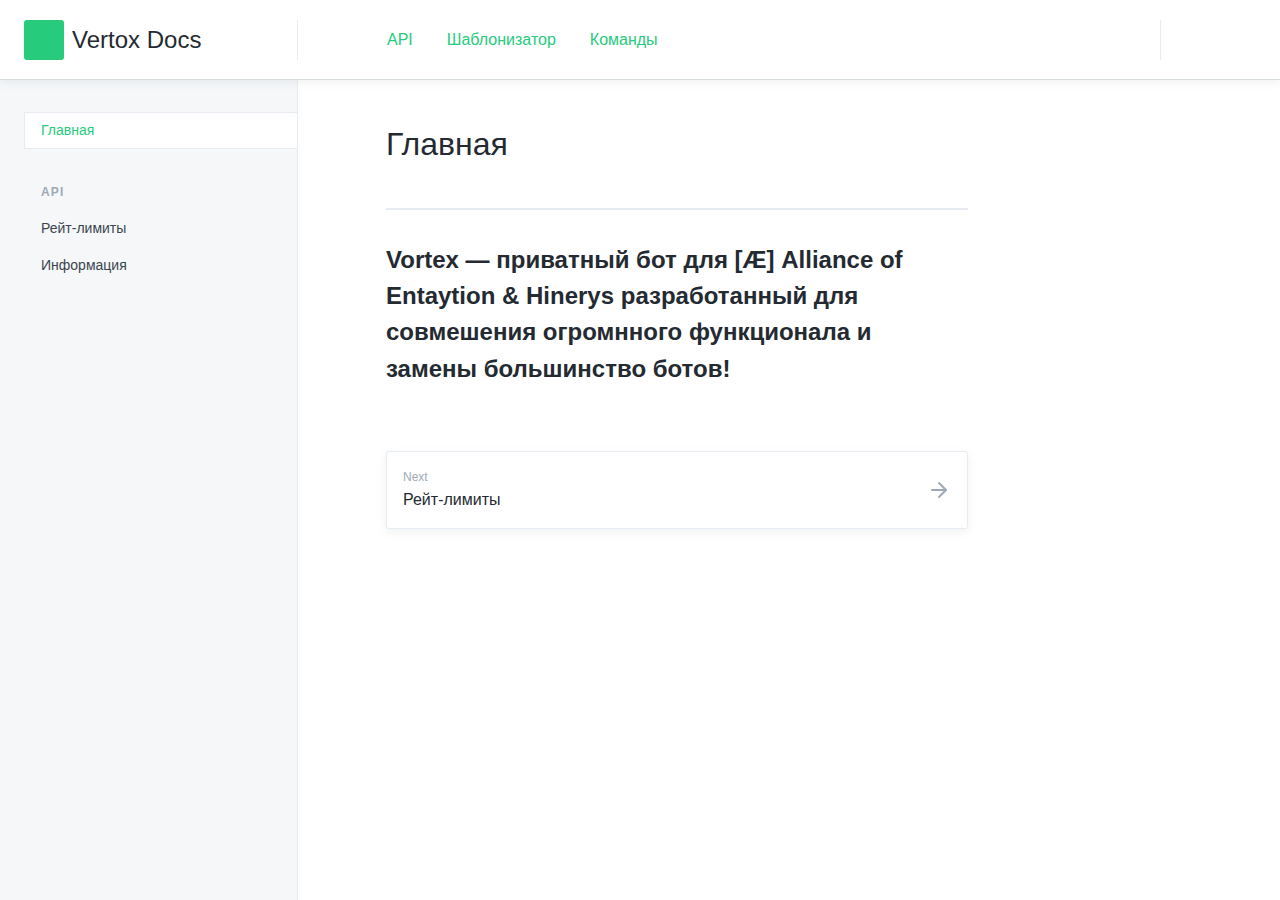
==== commit 2a78eb99: "Add files via upload" ====
--- a/docs.html
+++ b/docs.html
@@ -1,9 +1,9 @@
 <!DOCTYPE html>
-<!-- saved from url=(0025)https://docs.gitbook.com/ -->
+<!-- saved from url=(0086)file:///D:/Downloads/%D0%93%D0%BB%D0%B0%D0%B2%D0%BD%D0%B0%D1%8F%20-%20ProstoTools.html -->
 <html><head><meta http-equiv="Content-Type" content="text/html; charset=UTF-8">
-            <title>What is GitBook - GitBook Documentation</title>
-            <meta data-react-helmet="true" name="viewport" content="width=device-width, initial-scale=1.0, maximum-scale=1.0, user-scalable=no"><meta data-react-helmet="true" name="google" value="notranslate"><meta data-react-helmet="true" property="og:image" content="https://app.gitbook.com/share/space/thumbnail/gitbook.png"><meta data-react-helmet="true" property="twitter:card" content="summary"><meta data-react-helmet="true" property="twitter:site" content="GitBook Documentation">
-            <link data-react-helmet="true" rel="stylesheet" href="./What is GitBook - GitBook Documentation_files/css"><link data-react-helmet="true" rel="stylesheet" href="./What is GitBook - GitBook Documentation_files/emojione-sprite-40.min.css"><link data-react-helmet="true" rel="preconnect" href="https://www.googleapis.com/"><link data-react-helmet="true" rel="preconnect" href="https://api.amplitude.com/"><link data-react-helmet="true" rel="preconnect" href="https://gblobscdn.gitbook.com/"><link data-react-helmet="true" rel="icon" href="https://d1j8pt39hxlh3d.cloudfront.net/emoji/emojione/5.0/png/unicode/32/1f4d6.png"><link data-react-helmet="true" rel="canonical" href="https://docs.gitbook.com/">
+            <title>Главная - ProstoTools</title>
+            <meta data-react-helmet="true" name="viewport" content="width=device-width, initial-scale=1.0, maximum-scale=1.0, user-scalable=no"><meta data-react-helmet="true" name="google" value="notranslate"><meta data-react-helmet="true" property="og:image" content="https://app.gitbook.com/share/space/thumbnail/-MDKIVxTj6RAK893X_OA.png"><meta data-react-helmet="true" property="twitter:card" content="summary"><meta data-react-helmet="true" property="twitter:site" content="ProstoTools">
+            <link data-react-helmet="true" rel="stylesheet" href="./docs_files/css"><link data-react-helmet="true" rel="stylesheet" href="./docs_files/emojione-sprite-40.min.css"><link data-react-helmet="true" rel="preconnect" href="https://www.googleapis.com/"><link data-react-helmet="true" rel="preconnect" href="https://api.amplitude.com/"><link data-react-helmet="true" rel="preconnect" href="https://gblobscdn.gitbook.com/"><link data-react-helmet="true" rel="icon" href="https://d1j8pt39hxlh3d.cloudfront.net/emoji/emojione/5.0/png/unicode/32/1f4cc.png"><link data-react-helmet="true" rel="canonical" href="https://docs.prosto-tools.ml/">
             <style data-react-helmet="true" type="text/css">
         @font-face {
             font-family: "Roboto";
@@ -43,12 +43,12 @@
             font-display: swap;
         }
     </style>
-            <script async="" src="./What is GitBook - GitBook Documentation_files/analytics.js.загружено"></script><script data-react-helmet="true" type="text/javascript" defer="true" src="./What is GitBook - GitBook Documentation_files/polyfill.min.js.загружено"></script>
+            <script async="" src="./docs_files/analytics.js.загружено"></script><script data-react-helmet="true" type="text/javascript" defer="true" src="./docs_files/polyfill.min.js.загружено"></script>
             <style>#__GITBOOK__ROOT__SERVER__ { width: 100%; height: 100%; display: flex;}</style>
             <style>#__GITBOOK__ROOT__CLIENT__ { width: 100%; min-height: 100%; height: initial; display: flex;}</style>
             
         <style type="text/css">:root img[style*="//counter.yadro.ru/"], :root img[src*="://c.bigmir.net/"], :root a[href^="http://click.hotlog.ru/"], :root a[href*="//top.mail.ru/jump?"], :root [title="uWeb Counter"], :root [title="uCoz Counter"], :root .min-width-normal > #popup_container ~ #fade, :root .min-width-normal > #popup_container, :root body > div[class^="_"][class*=" _"][class$="_stBig"], :root body > div[id^="dV"][style^="width"][style*="height"][style*="position"][style*="fixed"][style*="overflow"][style*="z-index"][style*="background"], :root a[href*="/ulike.farm"], :root div[id^="yandex_rtb"], :root div[class^="yandex_rtb"], :root .stat_pixel_yes[onclick][class*="_layout_"][class*="_format_"], :root .i-bem.b-timetable__row[onclick*="awaps"], :root .content__right > .z-market_right_yes, :root .app.blog-post-page .secondary-header-ad-block, :root .app.blog-post-page #right-column > .sticky, :root #root > .app > #layout > #very-right-column .aggregator__header, :root object[data^="blob"], :root noindex > .search_result[class*="search_result_"], :root img[width="468"][height="60"], :root img[width="160"][height="600"], :root img[src*="://cp.beget.com/promo_data/"], :root iframe[src*="utraff.com"], :root iframe[src*="tureckiy-serial.ru/"][src$=".php"], :root iframe[src*="ads.exosrv.com"], :root iframe[src*="://vidroll.ru/"], :root iframe[src*="://ab.adpro.com.ua/"], :root iframe[src*="/mixadv_"], :root iframe[src*="/carta.ua/ajax/widget."], :root iframe[src*="/3647.tech"], :root iframe[id^="republer"], :root div[id^="zcbclk"], :root div[id^="trafmag_"], :root div[id^="tizerws_"], :root div[id^="smi2adblock_"], :root div[id^="sblock_inform_"], :root div[id^="news_nest_net_ru"], :root div[id^="news_nest_msk_ru"], :root div[id^="news_2xclick_ru_"], :root div[id^="join_informer_"], :root div[id^="itizergroup_"], :root div[id^="bidvol-widget-"], :root div[id^="b_tz_"], :root div[id^="ads_games_"], :root div[id^="admixer_"], :root div[id^="M"][id*="Composite"], :root div[id^="DIV_DA_"], :root div[id^="Crt-"][style], :root div[id*="Teaser_Block"], :root div[data-server-rendered="true"] > div[id^="la-"], :root div[class^="da-ya-widget"], :root div[class*="spklw"][data-type="ad"], :root div[class*="relap"][class*="-rec-item"], :root a[onclick*="trtkp.ru"], :root a[onclick*="offergate-amigo"], :root a[href^="https://www.juicer.io?referrer="], :root a[href^="https://msetup.pro"], :root a[href^="https://kshop"][href*=".pro/"], :root a[href^="http://trafmaster.com"], :root a[href^="http://traderstart.mirtesen.ru"], :root a[href^="http://reals-story.ru/"], :root a[href^="http://kshop.biz/"], :root a[href^="http://browserload.info/"], :root a[href^="http://apytrc.com/click/"], :root a[href="http://advert.mirtesen.ru/"], :root a[href*="zdravo-med.ru"], :root a[href*="xxxrevpushclcdu.com"], :root a[href*="trklp.ru"], :root a[href*="traflabs.xyz"], :root div[id^="CGCandy"], :root a[href*="tptrk.ru"], :root a[href*="torrentum.ru"], :root a[href*="shakesclick.com"], :root a[href*="shakescash.com"], :root a[href*="shakes.pro"], :root a[href*="sapmedia.ru"], :root a[href*="sandratand.ru"], :root a[href*="rexchange.begun.ru/rclick?"], :root a[href*="refpazus.top"], :root a[href*="problogrus.ru"], :root a[href^="https://homyanus.com"], :root a[href*="please-direct.me"], :root a[href*="please-direct.com"], :root a[href*="sviruniversal.com/"], :root a[href*="octoclick.net"], :root a[href*="marketgid.com/"], :root a[href*="litewebbusiness.com"], :root a[href*="navaxudoru.com"], :root a[href*="lifebloggersz.ru"], :root a[href*="kinnohoyutd.site"], :root a[href*="intovarro.ru"], :root a[href*="https://relap.io/r?"], :root a[href*="herrabjec.pro"], :root a[href*="goodtrack.ru"], :root a[href*="gocdn.ru"], :root a[href*="go.ad2up.com"], :root a[href*="ftpglst.com"], :root a[href*="flylinks.pw"], :root a[href*="filebase.me"], :root a[href*="cpl11.ru"], :root a[href*="cpl1.ru"], :root a[href*="cpagetti1.com"], :root a[href*="cmsmodnews.com"], :root a[href*="bubblesmedia.ru/sb/clk/"], :root a[href*="blogers-story.ru"], :root a[href*="shakesin.com"], :root a[href*="bgrndi.com"], :root a[href*="beststbuy.ru"], :root a[href*="best-zdorovye.ru"], :root a[href*="beauty-list.ru"], :root a[href*="medinforms.ru"], :root a[href*="awesomeredirector"], :root a[href*="amigo-biz.ru/ads/click"], :root a[href*="amgfile.ru"], :root a[href*="ads2-adnow.com"], :root a[href*="slovosil.com"], :root a[href*="ads-provider.com"], :root a[href*="://telamoncleaner.com/tracker/?partner="], :root a[href*="://softmediya.ru/"], :root a[href*="://segodnia.club/"], :root a[href*="://ruonline.bar/"], :root a[href*="://rendersaveron.com"], :root a[href*="://renderbrandium.com"], :root a[href*="://reidancis.com/"], :root a[href*="://parandaya.com"], :root a[href*="://ourbrowser.net"], :root a[href*="best-zdrav.ru"], :root a[href*="://newbrowserme.ru/"], :root a[href*="://new.torrent-pack.ru/"], :root a[href*="://loderkkis.ru"], :root a[href*="trafgid.xyz"], :root a[href*="://getyousoft.ru/"], :root a[href*="://getyoursoft.ru/"], :root a[href*="://getbrauzer.ru/"], :root a[href*="://clickstats.online/"], :root a[href*="://clickstats.fun/"], :root a[href*="://chikidiki.ru"], :root a[href*="://adv-views.com"], :root a[href*="/universalsrc.net/"], :root a[href*="/universalsrc.com/"], :root a[href^="http://fly-shops.ru"], :root a[href*="/universal-lnk.net/"], :root a[href*="://vpnbrowser.ru/"], :root a[href*="/uni-lnk.com/"], :root a[href*="/uloads.ru/"], :root a[href*="/u-loads.ru/"], :root a[href*="/u-load.ru/"], :root a[href*="/sarimsolus.com/"], :root a[href*="/rapidtor.site"], :root a[href*="/onvix.tv/promo/"][target=_blank], :root a[href*="/newbrowser.club/"], :root a[href*="/myuniversalnk.com/"], :root a[href*="/go.1k3.net/"], :root iframe[src*="marketgid.com"], :root a[href*="/getdriverpack.ru"], :root a[href*="/fastvk.com"], :root a[href*="/api/redirect?offerid="], :root a[href*="/advjump.com"], :root iframe[src*="laim.tv/rotator/"], :root a[href*="/advertisesimple.info"], :root a[href*="//viruniversal.com/"], :root a[href*="//utimg.ru/"], :root a[href*="//universalut.info/"], :root a[href*="//universalse.info/"], :root a[href*="//universalice.info/"], :root a[href*="//ubar.pro"], :root a[href*="//ubar-pro"], :root a[href*="//tiruniversal.com/"], :root a[href*="//sub"][href*="bubblesmedia.ru"], :root a[href*="//spishi.vip/"], :root a[href*="//restofarian.com"], :root a[href*="//reruniversal.com/"], :root a[href*="//refpaewsbc.top/"], :root a[href*="//partners.house/"], :root a[href*="//parandeya.com/"], :root a[href*="//loderlx.ru"], :root a[href*="//lis-gor.com/"], :root a[href*="//getmybrowser.ru/"], :root a[href*="trtkp.ru"], :root a[href*="//fofuvipibo.com/"], :root a[href*="//febrare.ru/"], :root a[href*="advertwebgid.ru"], :root a[href*="//ext-load.net"], :root a[href*="//do-rod.com/"], :root a[href*="//avertise.ru/"], :root a[href*="//1xbetlk.site/"], :root a[href*=".twkv.ru"], :root a[href*=".pokupkins.ru"], :root .app.blog-post-page #blog-post-item-video-ad, :root a[href*=".1liveinternet.ru"], :root a[href*="katuhus.com"], :root a[data-href*="recreativ.ru"], :root [onclick*="trklp.ru"], :root [onclick*="traffic-media.co"], :root [onclick*="mixadvert.com"], :root [onclick*="/sb/clk/"], :root [onclick*=".twkv.ru"], :root a[href*="://adsbid-click.adsbid.ru/"], :root [href^="https://download.cdn.yandex.net/yandex-tag/weboffer/"], :root [href*="pigiuqproxy.com"], :root [href*="driftawayforfun.com"], :root [href*="://clickpzk.com/"], :root [href*="://click.1k3web.net/"], :root [href*="://click.1k3web.com/"], :root [href*="://click.1k3pub.com/"], :root [href*="://browseit.ru/"], :root [href*="/zfvklk.ru"], :root [href*="/vaigowoa.com"], :root [href*="//loadbrowser.ru/"], :root [data-url*="://installpack.net"], :root [data-link*="amigo-browser.ru/dkit-"], :root [data-la-show-block-id], :root [data-la-refresh-timeout], :root [data-la-block], :root a[href*="films.ws"], :root [data-la-block-show-id], :root [class^="flat_pm_"][class*="_out"], :root [class^="flat_pm_"][class*="_crss"], :root .mywidget__col > .mywidget__link_advert, :root [data-link*="/sb/clk/"], :root .header-banner > #moneyback[target="_blank"], :root [id^="unit_"] > a[href*="://smi2.ru"], :root .base-page_left-side > #left_ban, :root .base-page_center > .banerTopOver, :root .base-page_center > .banerTop, :root #adv_unisound ~ #main > #slidercontentContainer, :root a[href*="/get-torrent.ru"], :root #adv_kod_frame ~ #gotimer, :root #PopWin[onmousemove], :root #MT_overroll ~ div[class][style="left:0px;top:0px;height:480px;width:650px;"], :root topadblock, :root div[id^="cpa_rotator_block"], :root script[src^="http://free-shoutbox.net/app/webroot/shoutbox/sb.php?shoutbox="] + #freeshoutbox_content, :root input[onclick^="window.open('http://www.FriendlyDuck.com/"], :root img[alt^="Fuckbook"], :root iframe[src^="http://static.mozo.com.au/strips/"], :root iframe[id^="google_ads_iframe"], :root div[jscontroller="U835zd"] + c-wiz[jsrenderer="YnuqN"], :root div[id^="zergnet-widget"], :root div[id^="traffective-ad-"], :root div[id^="sticky_ad_"], :root div[id^="rc-widget-"], :root div[id^="q1-adset-"], :root div[id^="proadszone-"], :root a[href*="land-gooods.ru"], :root div[id^="lazyad-"], :root div[id^="gtm-ad-"], :root div[id^="google_ads_iframe_"], :root div[id^="ezoic-pub-ad"], :root div[id^="dmRosAdWrapper"], :root div[id^="div-gpt-ad"], :root div[id^="div-adtech-ad-"], :root div[id^="dfp-slot-"], :root div[id^="dfp-ad-"], :root div[id^="block-views-topheader-ad-block-"], :root div[id^="advt-"], :root div[id^="advads_"], :root a[href*="netcrys.com"], :root div[id^="ads300_600-widget"], :root iframe[src*="//refpakglscpj."], :root a[href^="http://olivka.biz/"], :root input[onclick^="window.open('http://www.friendlyduck.com/"], :root div[id^="ads300_250-widget"], :root div[id^="ads300_100-widget"], :root div[id^="ads250_250-widget"], :root div[id^="ads120_600-widget"], :root a[href*="trk-1.com"], :root div[id^="adrotate_widgets-"], :root div[id^="ad_script_"], :root a[href*="/rating/"] > img[width="88"][height="31"], :root div[id^="ad_rect_"], :root #root > .app > #layout > #very-right-column > .aggregator > .aggregator__items, :root div[id^="ad_position_"], :root div[id^="ad-server-"], :root a[href*="//gerocenius.com/"], :root div[id^="ad-cid-"], :root div[id^="acm-ad-tag-"], :root a[href^="http://hitcounter.ru/top/stat.php"], :root div[id^="YFBMSN"], :root div[id^="ADV-SLOT-"], :root div[data-spotim-slot], :root div[data-role="sidebarAd"], :root div[data-native_ad], :root div[data-mediatype="advertising"], :root div[data-id-advertdfpconf], :root div[data-crl="true"][data-id^="CarouselPLA-"], :root div[data-content="Advertisement"], :root div[data-adunit], :root div[data-adunit-path], :root div[class^="zn-sponsored-outbrain-"], :root div[class^="proadszone-"], :root div[class^="pane-google-admanager-"], :root div[class^="lifeOnwerAd"], :root iframe[name^="google_ads_iframe"], :root div[class^="largeRectangleAd_"], :root div[class^="kiwiad-popup"], :root div[class^="kiwiad-desktop"], :root div[class^="index_adBeforeContent_"], :root a[href*="tvroff.net"], :root div[class^="index_adAfterContent_"], :root img[title="bigmir)net TOP 100"], :root div[class^="index__adWrapper"], :root div[class^="block-openx-"], :root div[class^="backfill-taboola-home-slot-"], :root div[class^="articleAdUnitMPU_"], :root a[href*="//adoffer.pro/"], :root div[class^="advertisement-desktop"], :root div[class^="adsbutt_wrapper_"], :root a[href*="linkmyc.com"], :root div[class^="ads-partner-"], :root div[class^="adbanner_"], :root div[class^="ad_position_"], :root div[class^="SponsoredAds"], :root div[class^="ResponsiveAd-"], :root div[class^="PreAd_"], :root div[class^="Display_displayAd"], :root a[href^="http://datxxx.com"], :root div[class^="BannerAd_"], :root div[class^="AdhesionAd_"], :root div[class^="Ad__bigBox"], :root a[href*="thor-media.ru/click/"], :root div[class^="Ad__adContainer"], :root img[width="728"][height="90"], :root div[id^="divAdvAD_"], :root div[class^="ad_border_"], :root div[class^="AdItem-"], :root [id^="relap-custom-iframe-rec"], :root div[class^="AdEmbeded__AddWrapper"], :root span[data-component-type="s-ads-metrics"], :root div[class^="AdBannerWrapper-"], :root a[href*="goext.info"], :root div[class*="_browserAdOuterContainer_"], :root div[class*="_AdInArticle_"], :root div[class*="-storyBodyAd-"], :root a[href*="://bestnewsoft.ru/"], :root div[id^="adfox_"], :root div#main > div.D1fz0e, :root div > [class][onclick*=".updateAnalyticsEvents"], :root bottomadblock, :root aside[id^="tn_ads_widget-"], :root aside[id^="adrotate_widgets-"], :root amp-ad-custom, :root iframe[src*="fwdcdn.com/frame/partners/"], :root a[target="_blank"][onmousedown="this.href^='http://paid.outbrain.com/network/redir?"], :root a[href*="shakespoint.com"], :root a[target="_blank"][href^="http://api.taboola.com/"], :root a[style="display:block;width:300px;min-height:250px"][href^="http://li.cnet.com/click?"], :root div[class^="BlockAdvert-"], :root a[src^="https://www.utherverse.com/net/"], :root a[onmousedown^="this.href='http://paid.outbrain.com/network/redir?"][target="_blank"] + .ob_source, :root a[onmousedown^="this.href='http://paid.outbrain.com/network/redir?"][target="_blank"], :root a[href*="://ruprivate.club/"], :root div[role="navigation"] + c-wiz > script + div > .kxhcC, :root a[onclick*="//m.economictimes.com/etmack/click.htm"], :root a[href^="https://zononi.com/"], :root a[href*="offhealth.ru"], :root a[href^="https://www.what-sexdating.com/"], :root a[href^="https://www.vewwrmp.com/"], :root a[href^="https://www.share-online.biz/affiliate/"], :root a[href^="https://www.securegfm.com/"], :root DFP-AD, :root a[href^="//porngames.adult/?SID="], :root a[href^="https://www.oneclickroot.com/?tap_a="] > img, :root a[href^="http://www.duckcash.eu/"], :root a[href^="https://www.mrskin.com/account/"], :root a[href^="https://www.iyalc.com/"], :root a[href^="https://www.goldenfrog.com/vyprvpn?offer_id="][href*="&aff_id="], :root a[href^="https://www.get-express-vpn.com/offer/"], :root a[href*="/mosday.ru/ad/"], :root a[href^="https://www.gambling-affiliation.com/cpc/"], :root a[href^="http://webgirlz.online/landing/"], :root a[href^="https://www.g4mz.com/"], :root a[href^="https://www.clicktraceclick.com/"], :root a[href^="https://www.camyou.com/?cam="][href*="&track="], :root a[href^="https://www.camsoda.com/enter.php?id="], :root a[href^="https://www.brazzersnetwork.com/landing/"], :root a[href^="https://www.bebi.com"], :root a[href^="https://www.awin1.com/cread.php?awinaffid="], :root a[href^="https://www.adskeeper.co.uk/"], :root a[href^="http://farm.plista.com/pets"], :root a[href^="https://windscribe.com/promo/"], :root iframe[src*="hd.gg33.top/"], :root a[href^="https://unreshiramor.com/"], :root a[href^="http://ad-emea.doubleclick.net/"], :root a[href^="https://understandsolar.com/signup/?lead_source="][href*="&tracking_code="], :root div[id^="tms-ad-dfp-"], :root a[href^="https://trust.zone/go/r.php?RID="], :root a[href^="https://trf.bannerator.com/"], :root a[href*="kodielinktrust.ru"], :root a[href*="//universalin.info/"], :root a[href^="http://go.247traffic.com/"], :root a[href^="https://bestcond1tions.com/"], :root a[href^="https://trappist-1d.com/"], :root a[href^="https://traffic.bannerator.com/"], :root a[href^="https://tracking.truthfinder.com/?a="], :root .base-page_center > .banerBottom, :root #rhs_block .xpdopen > ._OKe > div > .mod > ._yYf, :root a[href^="https://tracking.gitads.io/"], :root a[href^="https://track.ultravpn.com/"], :root a[href*="/myuniversalnk.net/"], :root a[href^="https://www.adultempire.com/"][href*="?partner_id="], :root a[href^="https://track.healthtrader.com/"], :root a[href^="https://track.clickmoi.xyz/"], :root div[class^="da-widget-"], :root a[href^="https://control.trafficfabrik.com/"], :root a[href^="https://track.52zxzh.com/"], :root a[href*="//historategory.com/"], :root #BlWrapper > .b-temp_rbc, :root div[class^="div-gpt-ad"], :root .ra[align="right"][width="30%"], :root a[href^="https://axdsz.pro/"], :root a[href^="https://tour.mrskin.com/"], :root a[href^="https://tc.tradetracker.net/"] > img, :root a[href^="https://t.mobtya.com/"], :root a[href^="https://t.hrtyj.com/"], :root a[href^="https://t.hrtye.com/"], :root a[href*="top-info24.ru"], :root a[href^="https://syndication.optimizesrv.com/splash.php?"], :root a[href^="https://syndication.exoclick.com/splash.php?"], :root a[href^="http://connectlinking6.com/"], :root a[href^="http://cdn3.adexprts.com/"], :root a[href^="https://spygasm.com/track?"], :root div[id^="ad-div-"], :root a[href^="https://secure.eveonline.com/ft/?aid="], :root a[href*="/afftraf.co/"], :root a[href^="https://secure.bstlnk.com/"], :root div[class^="kiwi-ad-wrapper"], :root a[href^="https://rev.adsession.com/"], :root [href*=".trackmstr.com"], :root a[href^="https://refpasrasw.world/"], :root a[href^="https://refpaexhil.top/"], :root a[href^="https://redirect.ero-advertising.com/"], :root img[src*="://r.i.ua/"], :root div[id^="yandex_ad"], :root a[href*=".frtyl.com/"], :root a[href^="http://y1jxiqds7v.com/"], :root a[href^="https://www.hotgirls4fuck.com/"], :root a[href^="https://www.pornhat.com/"][rel="nofollow"], :root AD-SLOT, :root a[href^="https://pubads.g.doubleclick.net/"], :root a[href^="https://prf.hn/click/"][href*="/camref:"], :root a[href^="https://prf.hn/click/"][href*="/adref:"], :root #rhs_block .mod > .gws-local-hotels__booking-module, :root a[href^="http://www.my-dirty-hobby.com/?sub="], :root a[href^="https://porndeals.com/?track="], :root a[href^="https://offerforge.net/"], :root div[id^="ad_head_celtra_"], :root a[href^="https://t.grtyi.com/"], :root a[href^="https://myusenet.xyz/"], :root a[href^="https://my-movie.club/"], :root a[href*="bestforexplmdb.com"], :root a[href^="https://msecure117.com/"], :root a[href^="https://mk-cdn.net/"], :root a[href^="https://mk-ads.com/"], :root div[data-adv-type="dfp"], :root a[href^="https://misspkl.com/"], :root a[href*="/amigo-browser.ru"][target="_blank"], :root a[href^="https://medleyads.com/"], :root a[href*=".approvallamp.club/"], :root a[href^="https://landing1.brazzersnetwork.com"], :root a[href^="http://adrunnr.com/"], :root a[href^="https://landing.brazzersplus.com/"], :root a[href^="https://land.rk.com/landing/"], :root .lads[width="100%"][style="background:#FFF8DD"], :root a[href^="https://land.brazzersnetwork.com/landing/"], :root a[href^="https://juicyads.in/"], :root a[href^="https://join.virtuallust3d.com/"], :root body > #__promoStickyButton, :root a[href^="http://www.uniblue.com/cm/"], :root a[href^="https://join.sexworld3d.com/track/"], :root a[href^="https://join.dreamsexworld.com/"], :root a[href^="https://incisivetrk.cvtr.io/click?"], :root a[href^="https://iactrivago.ampxdirect.com/"], :root a[href^="https://iac.ampxdirect.com/"], :root div[data-ismultirow="true"][data-id^="CarouselPLA-"], :root a[href^="https://horny-pussies.com/tds"], :root a[href^="https://graizoah.com/"], :root td[valign="top"] > .mainmenu[style="padding:10px 0 0 0 !important;"], :root a[href^="http://feedads.g.doubleclick.net/"], :root a[href^="https://redsittalvetoft.pro/"], :root a[href^="https://googleads.g.doubleclick.net/pcs/click"], :root a[href^="http://cdn.adstract.com/"], :root a[href^="https://gogoman.me/"], :root div[jsdata*="CarouselPLA-"][data-id^="CarouselPLA-"], :root a[href^="https://go.trackitalltheway.com/"], :root a[href^="https://go.stripchat.com/"][href*="&campaignId="], :root a[href^="https://go.hpyrdr.com/"], :root a[href^="https://adnetwrk.com/"], :root a[href^="https://go.gldrdr.com/"], :root div[id^="mainads"], :root a[href^="https://go.currency.com/"], :root [id^="newPortal_informer_"], :root a[href^="https://track.afftck.com/"], :root a[href^="http://guideways.info/"], :root a[href^="https://go.cmrdr.com/"], :root a[href*=".inclk.com/"], :root a[href^="https://go.ad2up.com/"], :root a[href^="https://freeadult.games/"], :root a[href^="https://fonts.fontplace9.com/"], :root a[href*="://yadistr.ru/"], :root a[href^="http://clkmon.com/adServe/"], :root a[href^="https://flirtaescopa.com/"], :root a[href^="https://fleshlight.sjv.io/"], :root a[href^="https://fakelay.com/"], :root a[href^="https://earandmarketing.com/"], :root [lazy-ad="leftthin_banner"], :root a[href^="https://dynamicadx.com/"], :root .GFYY1SVE2 > .GFYY1SVD2 > .GFYY1SVG5, :root a[href^="https://djtcollectorclub.org/"][href*="?affiliate_id="], :root a[href*="blogi-novosti.ru"], :root a[href^="http://adf.ly/?id="], :root a[href^="https://uncensored3d.com/"], :root a[href^="https://creacdn.top-convert.com/"], :root a[href*="=exoclick"], :root a[href^="https://www.chngtrack.com/"], :root a[href^="https://retiremely.com/"], :root a[href^="https://cpmspace.com/"], :root .commercial-unit-mobile-top > .v7hl4d, :root a[href^="https://click.plista.com/pets"], :root a[href*="twtn.ru/"], :root a[href^="https://chaturbate.xyz/"], :root a[href^="http://look.djfiln.com/"], :root a[href^="https://chaturbate.jjgirls.com/"][href*="?tour="], :root a[href^="https://chaturbate.com/in/?track="], :root a[href^="https://chaturbate.com/in/?tour="], :root a[href^="https://chaturbate.com/affiliates/"], :root a[href*="://womens-journal.ru/"], :root [href*="wap4dollar.com/"], :root .__y_elastic .__y_item, :root a[href^="https://mcdlks.com/"], :root a[href^="https://bs.serving-sys.com"], :root .mod > ._jH + .rscontainer, :root a[href^="https://blackorange.go2cloud.org/"], :root a[href^="https://affiliates.bet-at-home.com/processing/"], :root a[href^="https://ads.ad4game.com/"], :root a[href^="https://betway.com/"][href*="&a="], :root a[href*="//bestonewos.com/"], :root a[href^="http://www.linkbucks.com/referral/"], :root a[href^="https://azpresearch.club/"], :root a[href^="https://awptjmp.com/"], :root a[href^="http://www.fleshlight.com/"], :root a[href^="https://aweptjmp.com/"], :root a[href^="http://www.1clickdownloader.com/"], :root a[href^="https://www.googleadservices.com/pagead/aclk?"], :root a[href^="https://awentw.com/"], :root a[href^="https://albionsoftwares.com/"], :root a[href^="http://amigodistr.ru/"], :root a[href^="//postlnk.com/"], :root a[href^="https://affiliate.rusvpn.com/click.php?"], :root a[href^="http://adultfriendfinder.com/p/register.cgi?pid="], :root a[href^="https://www.popads.net/users/"], :root a[href^="//bwnjijl7w.com/"], :root a[href^="https://adultfriendfinder.com/go/page/landing"], :root ADS-RIGHT, :root .GKJYXHBF2 > .GKJYXHBE2 > .GKJYXHBH5, :root a[href^="https://adserver.adreactor.com/"], :root a[href^="https://refpaano.host/"], :root a[href^="https://meet-to-fuck.com/tds"], :root a[href*="/loaderu.ru/"], :root a[href^="https://adhealers.com/"], :root app-advertisement, :root a[href^="https://ad.doubleclick.net/"], :root a[href^="http://zevera.com/afi.html"], :root a[href^="http://go.oclaserver.com/"], :root a[href^="https://ad.atdmt.com/"], :root .trc_rbox .syndicatedItem, :root a[href^="https://aaucwbe.com/"], :root a[href^="https://8a1ccf65f2b1302.com/"], :root a[href^="http://xtgem.com/click?"], :root [data-la-show-id], :root a[href^="https://ads.trafficpoizon.com/"], :root a[href*="down-news-games.ru"], :root a[href*="//portakamus.com/"], :root div[class^="local-feed-banner-ads"], :root a[href^="http://wxdownloadmanager.com/dl/"], :root div[id^="adpartner-jsunit-"], :root a[href*="/yfiles1.ru"], :root a[href^="http://www.zergnet.com/i/"], :root a[onmousedown^="this.href='http://staffpicks.outbrain.com/network/redir?"][target="_blank"] + .ob_source, :root a[href^="http://www.usearchmedia.com/signup?"], :root a[href^="http://www.torntv-downloader.com/"], :root a[href^="http://www.tirerack.com/affiliates/"], :root a[href^="http://www.text-link-ads.com/"], :root a[href^="https://weedzy.co.uk/"][href*="&utm_"], :root a[href^="http://pokershibes.com/index.php?ref="], :root a[href^="https://usenetxs.website/"], :root a[href^="https://gghf.mobi/"], :root a[href^="http://www.terraclicks.com/"], :root a[href^="https://ads-for-free.com/click.php?"], :root iframe[title="mixAd"], :root DIV[id^="DIV_NNN_"], :root a[href^="http://www.socialsex.com/"], :root img[src*="//counter.yadro.ru/"], :root a[onmousedown^="this.href='https://paid.outbrain.com/network/redir?"][target="_blank"], :root a[href^="http://www.sfippa.com/"], :root a[href*="kma1.biz"], :root a[href^="http://www.xmediaserve.com/"], :root a[href^="http://www.sex.com/videos/?utm_"], :root a[href^="http://paid.outbrain.com/network/redir?"], :root a[href^="http://www.sex.com/?utm_"], :root a[href^="http://secure.signup-page.com/"], :root a[href^="http://www.quick-torrent.com/download.html?aff"], :root a[href^="http://ffxitrack.com/"], :root a[href^="https://www.im88trk.com/"], :root a[href^="http://www.pinkvisualgames.com/?revid="], :root a[href^="http://glprt.ru/affiliate/"], :root a[href^="https://trklvs.com/"], :root a[href^="http://www.paddypower.com/?AFF_ID="], :root a[href^="http://www.onwebcam.com/random?t_link="], :root a[href*="/rapidtor.ru"], :root a[href^="https://go.247traffic.com/"], :root a[href^="http://www.freefilesdownloader.com/"], :root a[href^="http://www.mysuperpharm.com/"], :root .trc_rbox_border_elm .syndicatedItem, :root a[href^="http://www.myfreepaysite.com/sfw_int.php?aid"], :root a[href^="http://www.myfreepaysite.com/sfw.php?aid"], :root .rhsvw[style="background-color:#fff;margin:0 0 14px;padding-bottom:1px;padding-top:1px;"], :root a[href^="http://www.moneyducks.com/"], :root a[href*="://bubblevard.com/"], :root a[href^="http://bcntrack.com/"], :root a[href^="http://www.securegfm.com/"], :root a[href^="http://www.liversely.net/"], :root [href*="//trackmstr.com"], :root [href*="prayuserparka.com/"], :root a[href^="http://www.idownloadplay.com/"], :root a[href^="http://www.hitcpm.com/"], :root a[href^="http://fusionads.net"], :root a[href^="http://www.hibids10.com/"], :root div[class^="awpcp-random-ads"], :root [href*="//securesafemembers.com"], :root a[href^="http://www.graboid.com/affiliates/"], :root a[href^="http://www.gamebookers.com/cgi-bin/intro.cgi?"], :root div[id^="div_openx_ad_"], :root a[href^="http://www.friendlyquacks.com/"], :root a[href^="https://www.financeads.net/tc.php?"], :root a[href^="http://www.friendlyduck.com/AF_"], :root a[href^="https://content.oneindia.com/www/delivery/"], :root a[href^="http://www.fpcTraffic2.com/blind/in.cgi?"], :root a[href^="http://www.flashx.tv/downloadthis"], :root a[href*="//loderls.ru"], :root .trc_rbox_div a[target="_blank"][href^="http://tab"], :root a[href^="https://americafirstpolls.com/"], :root a[href^="http://clickserv.sitescout.com/"], :root a[href^="http://www.firstload.de/affiliate/"], :root a[href^="http://www.twinplan.com/AF_"], :root a[href^="http://www.fducks.com/"], :root a[href^="http://www.easydownloadnow.com/"], :root #root > .app .adfox, :root a[href^="http://www.duckssolutions.com/"], :root a[href^="https://go.trkclick2.com/"], :root [href*="postlnk.com"], :root a[href^="http://go.seomojo.com/tracking202/"], :root a[href^="http://www.downloadweb.org/"], :root a[href*="//advtise.ru/"], :root a[href^="http://www.down1oads.com/"], :root a[href^="https://trafficmedia.center/"], :root a[href^="http://www.dealcent.com/register.php?affid="], :root .rscontainer > .ellip, :root a[href^="http://www.clkads.com/adServe/"], :root a[href^="https://track.interactivegf.com/"], :root div[class^="adpubs-"], :root a[href*="deliver.trafficfabrik.com"], :root a[href^="http://www.cash-duck.com/"], :root a[href^="https://aff-ads.stickywilds.com/"], :root a[href^="http://www.bitlord.me/share/"], :root div[id^="republer_"], :root div[class^="Directory__footerAds"], :root a[href^="http://www.bet365.com/"][href*="?affiliate="], :root a[href*="://filetaker.ru/"], :root a[href^="http://www.bet365.com/"][href*="&affiliate="], :root a[href*="medicalblogs.ru"], :root .grid > .container > #aside-promotion, :root a[href^="http://www.babylon.com/welcome/index?affID"], :root a[href*=".orgsales.ru"], :root [id^="unit_"] > a[href*="://smi2.net"], :root a[onmousedown^="this.href='/wp-content/embed-ad-content/"], :root a[href^="//adbit.co/?a=Advertise&"], :root a[href^="http://popup.taboola.com/"], :root a[href^="https://fast-redirecting.com/"], :root a[href^="http://www.sexgangsters.com/?pid="], :root a[href^="http://www.amazon.co.uk/exec/obidos/external-search?"], :root a[href^="http://go.ad2up.com/"], :root a[href^="https://badoinkvr.com/"], :root a[href*="/adServe/banners?"], :root a[href^="http://www.adxpansion.com"], :root .plistaList > .itemLinkPET, :root a[href^="http://www.adbrite.com/mb/commerce/purchase_form.php?"], :root a[href^="http://www.adultdvdempire.com/?partner_id="][href*="&utm_"], :root a[href^="http://www.ragazzeinvendita.com/?rcid="], :root a[href^="http://www.TwinPlan.com/AF_"], :root a[href*="//loderna.ru"], :root a[href^="http://www.123-reg.co.uk/affiliate2.cgi"], :root div[itemtype="http://www.schema.org/WPAdBlock"], :root a[href^="http://wopertific.info/"], :root a[href^="http://bodelen.com/"], :root a[href^="http://wgpartner.com/"], :root div[class^="block_fortress"], :root a[href^="http://web.adblade.com/"], :root a[href*="://analyticsq.com"], :root a[href^="https://go.onclasrv.com/"], :root img[src*="top.mail.ru/counter?"], :root a[href^="http://wct.link/"], :root a[href^="https://topoffers.com/"][href*="/?pid="], :root a[href^="http://vinfdv6b4j.com/"], :root a[href^="http://s9kkremkr0.com/"], :root a[href^="https://www.nutaku.net/signup/landing/"], :root a[href^="http://us.marketgid.com"], :root a[href^="http://ul.to/ref/"], :root a[href^="http://ucam.xxx/?utm_"], :root a[href^="https://adsrv4k.com/"], :root a[href^="http://trk.mdrtrck.com/"], :root a[href^="http://traffic.tc-clicks.com/"], :root a[href*="retagapp.com"], :root a[href^="http://www.liutilities.com/"], :root a[href^="http://www.dl-provider.com/search/"], :root a[href^="http://tc.tradetracker.net/"] > img, :root a[href^="http://tracking.deltamediallc.com/"], :root [data-leadlink*="admitlead."][data-leadlink*="/sb/clk/"], :root div[aria-label="Ads"], :root a[href^="http://axdsz.pro/"], :root a[href^="https://go.ebrokerserve.com/"], :root a[href^="http://galleries.securewebsiteaccess.com/"], :root a[href^="http://stateresolver.link/"], :root a[href^="http://sharesuper.info/"], :root a[href^="https://awecrptjmp.com/"], :root img[src^="/stat/"][width="88"][height="31"], :root a[href*="rapidtor.ru/sb/clk/"], :root a[href^="http://server.cpmstar.com/click.aspx?poolid="], :root div[id^="advertur_"], :root a[href*="://lapina.xyz/"], :root .trc_related_container div[data-item-syndicated="true"], :root a[href^="https://www.firstload.com/affiliate/"], :root div[id^="rtn4p"], :root a[href^="http://see.kmisln.com/"], :root a[href^="http://secure.vivid.com/track/"], :root a[href*="://news.mirtesen.ru/newdata/"], :root a[href^="http://www.downloadthesefiles.com/"], :root a[href^="http://secure.cbdpure.com/aff/"], :root aside[id^="advads_ad_widget-"], :root a[href^="http://lp.ezdownloadpro.info/"], :root a[href^="http://uploaded.net/ref/"], :root a[href^="http://azmobilestore.co/"], :root a[href^="http://s5prou7ulr.com/"], :root a[href^="https://easygamepromo.com/ef/custom_affiliate/"], :root a[href^="http://record.betsafe.com/"], :root a[onclick*="//msetup.pro/"], :root a[href^="http://mo8mwxi1.com/"], :root a[href^="https://bnsjb1ab1e.com/"], :root a[href*="/onvix.co/promo/"][target=_blank], :root a[href^="https://prf.hn/click/"][href*="/creativeref:"], :root a[href^="//oardilin.com/"], :root a[href^="http://pwrads.net/"], :root a[href*="top.24smi.info"], :root a[href^="http://promos.bwin.com/"], :root a[href*="//12traffic.ru/"], :root a[data-redirect^="https://paid.outbrain.com/network/redir?"], :root a[href^="http://play4k.co/"], :root a[href^="http://partner.sbaffiliates.com/"], :root a[href*="://clickstats.pw/"], :root div[id^="ad-gpt-"], :root a[href^="http://pan.adraccoon.com?"], :root a[href*="//ezofferz.com/"], :root a[href^="https://dltags.com/"], :root a[href^="http://onclickads.net/"], :root a[href*="admitlead."][href*="/sb/clk/"], :root a[href^="http://n.admagnet.net/"], :root a[href^="//awejmp.com/"], :root a[href^="http://mob1ledev1ces.com/"], :root a[href^="http://mmo123.co/"], :root div[id^="amzn-assoc-ad"], :root a[href^="https://www.oboom.com/ref/"], :root iframe[src*="traffic-media.co"], :root a[href^="http://media.paddypower.com/redirect.aspx?"], :root a[href^="https://fileboom.me/pr/"], :root a[href*="/rlink/simptizer/"], :root a[href^="http://marketgid.com"], :root a[href^="https://deliver.ptgncdn.com/"], :root a[href^="http://latestdownloads.net/download.php?"], :root a[href^="http://k2s.cc/code/"], :root a[href^="https://gamescarousel.com/"], :root a[href^="http://istri.it/?"], :root a[href^="http://www.fbooksluts.com/"], :root a[href^="http://www.cdjapan.co.jp/aff/click.cgi/"], :root a[href^="//api.ad-goi.com/"], :root a[href*="//ridingintractable.com/"], :root aside[id^="div-gpt-ad"], :root a[href^="http://c.actiondesk.com/"], :root a[href^="http://intent.bingads.com/"], :root div[id^="crt-"][style], :root a[href^="http://igromir.info/"], :root a[href^="https://track.themadtrcker.com/"], :root a[href^="http://hyperlinksecure.com/go/"], :root a[href^="https://intrev.co/"], :root a[href^="http://https://www.get-express-vpn.com/offer/"], :root body > iframe[style^="position"][style*="fixed"][id^="iFb"][src^="/?"], :root .ob_container .item-container-obpd, :root a[href^="http://websitedhoome.com/"], :root a[href*=".directtl.xyz/"], :root a[href^="http://www.adskeeper.co.uk/"], :root a[href^="https://clickadilla.com/"], :root a[href^="http://www.gfrevenge.com/landing/"], :root a[href*="//universalies.info/"], :root a[href^="http://45eijvhgj2.com/"], :root a[href^="http://hpn.houzz.com/"], :root a[href*="://et-cod.com/"], :root a[href^="http://searchtabnew.com/"], :root a[href*="?adlivk="][href*="&refer="], :root a[href^="//look.djfiln.com/"], :root a[href*="muz-loader.site"], :root a[href^="http://greensmoke.com/"], :root a[href*="/kshop3.biz"], :root a[href^="https://look.utndln.com/"], :root a[href^="//5e1fcb75b6d662d.com/"], :root #tads[aria-label], :root a[href^="http://googleads.g.doubleclick.net/pcs/click"], :root aside[itemtype="https://schema.org/WPAdBlock"], :root a[href^="https://watchmygirlfriend.tv/"], :root .nrelate .nr_partner, :root [data-link*="://ubar-pro"], :root a[href^="http://go.xtbaffiliates.com/"], :root div[id^="criteo-"][style], :root a[href^="http://install.securewebsiteaccess.com/"], :root a[href^="http://www.revenuehits.com/"], :root [data-link*="://topclicks.club/"], :root a[href^="http://go.mobisla.com/"], :root a[href^="//srv.buysellads.com/"], :root a[href^="http://g1.v.fwmrm.net/ad/"], :root .widget-pane-section-result[data-result-ad-type], :root a[href^="http://imads.integral-marketing.com/"], :root a[href^="http://freesoftwarelive.com/"], :root a[href^="http://adtrackone.eu/"], :root a[href*="://takenewsoft.ru/"], :root a[href^="http://finaljuyu.com/"], :root a[href^="http://fileloadr.com/"], :root a[href^="http://extra.bet365.com/"][href*="?affiliate="], :root a[href^="http://ethfw0370q.com/"], :root a[href^="https://bongacams"][href*="com/track?"], :root [id^="bunyad_ads_"], :root a[href^="http://elitefuckbook.com/"], :root a[href*="kinqon.ru"], :root a[href^="http://eclkmpsa.com/"], :root a[href^="http://earandmarketing.com/"], :root a[href*=".mfroute.com/"], :root #content > #center > .dose > .dosesingle, :root a[href^="http://campaign.bharatmatrimony.com/track/"], :root a[href*="3wr110.xyz/"], :root a[href^="http://d2.zedo.com/"], :root a[href*="re-directme.com"], :root a[href^="http://keep2share.cc/pr/"], :root a[href^="https://iqoption.com/lp/mobile-partner/"][href*="?aff="], :root a[href^="http://cp.cbbp1.com"], :root body > div[style="position: fixed; z-index: 999999; width: 400px; height: 308px; right: 5px; bottom: 5px;"], :root a[href^="http://codec.codecm.com/"], :root a[href^="https://paid.outbrain.com/network/redir?"], :root a[href^="http://www.downloadplayer1.com/"], :root a[href^="http://clicks.binarypromos.com/"], :root a[href^="https://dediseedbox.com/clients/aff.php?"], :root a[href^="http://www.wantstraffic.com/"], :root a[href^="http://databass.info/"], :root div[class^="AdCard_"], :root a[href^="http://www.urmediazone.com/signup"], :root a[href^="http://click.plista.com/pets"], :root a[href^="http://chaturbate.com/affiliates/"], :root a[href^="http://www.firstload.com/affiliate/"], :root a[href^="http://www.friendlyadvertisements.com/"], :root a[href*="/universallnk.net/"], :root a[href^="http://go.fpmarkets.com/"], :root a[href^="//00ae8b5a9c1d597.com/"], :root a[href^="http://cdn3.adbrau.com/"], :root [href^="https://secure.bmtmicro.com/servlets/"], :root a[href^="http://amzn.to/"] > img[src^="data"], :root a[href^="http://bs.serving-sys.com/"], :root a[href^="http://cpaway.afftrack.com/"], :root a[href^="http://cdn.adsrvmedia.net/"], :root [lazy-ad="top_banner"], :root a[href^="http://360ads.go2cloud.org/"], :root a[href^="http://dftrck.com/"], :root a[href^="http://casino-x.com/?partner"], :root a[href*="ex.24smi.info"], :root a[href^="http://record.sportsbetaffiliates.com.au/"], :root a[href^="http://campeeks.com/"][href*="&utm_"], :root #flowplayer > div[style="position: absolute; width: 300px; height: 275px; left: 222.5px; top: 85px; z-index: 999;"], :root a[href^="http://download-performance.com/"], :root a[href^="http://www.on2url.com/app/adtrack.asp"], :root #\5f _nq__hh[style="display:block!important"], :root a[href*="turbotraf.com"], :root div[data-flt-ve="sponsored_search_ads"], :root [href^="https://affect3dnetwork.com/track/"], :root div[class^="index_displayAd_"], :root a[href^="http://adultgames.xxx/"], :root a[href^="https://s.zlink2.com/"], :root a[href^="http://semi-cod.com/clicks/"], :root a[href^="https://prime.rambler.ru/promo/"], :root a[href*="/installpack.net"], :root a[href^="http://campaign.bharatmatrimony.com/cbstrack/"], :root a[href^="http://xads.zedo.com/"], :root a[href^="http://www.affiliates1128.com/processing/"], :root a[href^="http://c.jumia.io/"], :root a[href*="fortedrow.pro"], :root a[href^="http://yads.zedo.com/"], :root a[href^="https://bullads.net/get/"], :root a[href^="http://down1oads.com/"], :root a[href^="http://buysellads.com/"], :root a#mobtop[title="Рейтинг мобильных сайтов"], :root a[href^="https://uncensored.game/"], :root a[href^="http://betahit.click/"], :root a[href^="https://torguard.net/aff.php"] > img, :root a[href^="http://bestorican.com/"], :root a[href^="http://bcp.crwdcntrl.net/"], :root a[href^="http://bc.vc/?r="], :root a[href^="http://banners.victor.com/processing/"], :root a[href^="http://affiliate.glbtracker.com/"], :root a[onclick*="/link-fes.ru"], :root a[href^="https://transfer.xe.com/signup/track/redirect?"], :root a[href^="http://anonymous-net.com/"], :root div[style="width: 252px; height: 450px; position: fixed; right: 0px; top: 0px; overflow: hidden; z-index: 10000;"], :root a[href^="http://hotcandyland.com/partner/"], :root a[href^="https://see.kmisln.com/"], :root a[href^="https://www.travelzoo.com/oascampaignclick/"], :root a[href^="http://affiliates.thrixxx.com/"], :root a[href^="http://affiliates.pinnaclesports.com/processing/"], :root a[href^="http://affiliate.coral.co.uk/processing/"], :root a[href^="http://aff.ironsocket.com/"], :root a[href^="http://adsrv.keycaptcha.com"], :root a[href^="https://secure.adnxs.com/clktrb?"], :root a[href^="http://adserver.adtechus.com/"], :root a[href^="http://adserver.adreactor.com/"], :root a[href^="//go.onclasrv.com/"], :root .GHOFUQ5BG2 > .GHOFUQ5BF2 > .GHOFUQ5BG5, :root #\5f _mom_ad_2, :root a[href^="http://ads.sprintrade.com/"], :root a[href^="http://amigodistrib.ru/dkit-hps/"], :root a[href^="https://www.mrskin.com/tour"], :root a[href^="http://adserver.adtech.de/"], :root a[href*="//universalie.info/"], :root a[href^="http://cwcams.com/landing/click/"], :root a[href^="http://ads.betfair.com/redirect.aspx?"], :root div[class^="mixadvert"], :root [id*="MarketGid"], :root #resultspanel > #topads, :root a[href^="http://espn.zlbu.net/"], :root a[href^="http://admrotate.iplayer.org/"], :root a[href^="http://reallygoodlink.extremefreegames.com/"], :root a[href^="http://adlev.neodatagroup.com/"], :root a[href^="http://ad.doubleclick.net/"], :root a[href^="https://k2s.cc/pr/"], :root a[href^="http://ad.au.doubleclick.net/"], :root a[href^="http://srvpub.com/"], :root a[href^="http://a.adquantix.com/"], :root a[href^="http://NowDownloadAll.com"], :root object[data*="ads.com/clk.swf"], :root a[href*="/eversaree.bid"], :root a[href^="http://adtrack123.pl/"], :root ad-desktop-sidebar, :root [id*="MGWrap"], :root [src^="//am15.net/?"], :root a[href^="http://9amq5z4y1y.com/"], :root a[href^="http://1phads.com/"], :root [alt="Rambler's Top100"], :root a[href^="https://ismlks.com/"], :root a[href^="//zenhppyad.com/"], :root a[href^="//www.pd-news.com/"], :root [href*=".doubleclick-net.com"], :root a[href^="//www.mgid.com/"], :root a[href^="http://lp.ncdownloader.com/"], :root a[href^="//pubads.g.doubleclick.net/"], :root a[href^="http://refer.webhostingbuzz.com/"], :root body > div[style="position: fixed; z-index: 999999; width: 400px; height: 308px; left: 5px; bottom: 5px;"], :root a[href*="info-blog24.ru"], :root a[onmousedown^="this.href='http://staffpicks.outbrain.com/network/redir?"][target="_blank"], :root a[href^="//nlkdom.com/"], :root a[href^="//medleyads.com/spot/"], :root a[href^="https://ilovemyfreedoms.com/"][href*="?affiliate_id="], :root a[href*="/vkout.ru"], :root [href*=".afftracks.online/"], :root div[class^="Component-dfp-"], :root a[href^="//healthaffiliate.center/"], :root .l-container > #fishtank, :root a[href^="http://www.ducksnetwork.com/"], :root a[href^="//go.vedohd.org/"], :root [onclick*="content.ad/"], :root a[href^="https://clixtrac.com/"], :root [href*=".adcampo.com/"], :root a[href^="https://www.oboom.com/ad/"], :root a[href^="//4f6b2af479d337cf.com/"], :root a[href*="/ribnadzo.ru"], :root a[href^="//4c7og3qcob.com/"], :root a[href*="mixadvert.com"], :root a[href*="/ogclick.com/api/redirect"], :root a[href^="https://www.arthrozene.com/"][href*="?tid="], :root a[href^="http://tezfiles.com/pr/"], :root #rhs_block > ol > .rhsvw > .kp-blk > .xpdopen > ._OKe > ol > ._DJe > .luhb-div, :root a[href^=".vddfe.club/"], :root a[href^="https://awejmp.com/"], :root [href*="//go2page.net"], :root a[href^=" http://www.sex.com/"][href*="&utm_"], :root a[href^="https://adswick.com/"], :root a[href*="pussl3.com"] { display: none !important; }
-:root .GPMV2XEDA2 > .GPMV2XEDP1 > .GPMV2XEDJBB, :root a[href*="onclkds."], :root a[href^="https://adclick.g.doubleclick.net/"], :root a[href*=".intab.fun/"], :root a[href*="get-express-vpn.xyz"], :root a[href*="=adscript"], :root #mn #center_col > div > h2.spon:first-child, :root a[href*="realgoodies.ru"], :root a[href*="/onvix.me/promo/"][target=_blank], :root a[href*="=Adtracker"], :root a[href^="http://4c7og3qcob.com/"], :root a[href^="https://trusted-click-host.com/"], :root a[href^="https://members.linkifier.com/public/affiliateLanding?refCode="], :root a[href^="https://jmp.awempire.com/"], :root a[href^="https://track.totalav.com/"], :root a[href^="http://ad-apac.doubleclick.net/"], :root div[class^="bidvol-widget-"], :root c-wiz[jsrenderer="YnuqN"] > div > div > .Rn1jbe, :root a[href*="/servlet/click/zone?"], :root a[href*="//webbrowser.club/"], :root a[href^="http://refpaano.host/"], :root a[href*="/cmd.php?ad="], :root a[href^="http://track.trkvluum.com/"], :root a[href*="//tranqvilius.com/"], :root a[href^="http://linksnappy.com/?ref="], :root [src^="/Redirect.a2b?"], :root #atvcap + #tvcap > .mnr-c > .commercial-unit-mobile-top, :root a[href*="/adrotate-out.php?"], :root a[href^="https://track.trkinator.com/"], :root div[id^="ad-position-"], :root a[data-redirect^="this.href='http://paid.outbrain.com/network/redir?"], :root a[href^="http://liversely.com/"], :root a[href^="http://www.firstclass-download.com/"], :root a[href*="//bongacams7.com/track?"], :root #root > .app .adfox-top, :root a[href*="joycasino.com/?partner="], :root a[href*="idealmedia.io"], :root div[id^="advads-"], :root a[href^="http://www.myfreecams.com/?co_id="][href*="&track="], :root a[href^="https://track.afcpatrk.com/"], :root a[href*="webdiana.ru/click"], :root a[href*=".ad-center.com/"], :root a[href*=".udncoeln.com/"], :root a[href*=".trust.zone"], :root #ads > .dose > .dosesingle, :root .commercial-unit-mobile-top .jackpot-main-content-container > .UpgKEd + .nZZLFc > div > .vci, :root a[href*="delivery.trafficfabrik.com"], :root .trc_rbox_div .syndicatedItem, :root a[href^="http://www.streamate.com/exports/"], :root [data-href^="https://download.cdn.yandex.net/yandex-tag/weboffer/"], :root [href*="maskip.co/"], :root #center_col > div[style="font-size:14px;margin-right:0;min-height:5px"] > div[style="font-size:14px;margin:0 4px;padding:1px 5px;background:#fff8e7"], :root a[href*=".trck5.com/"], :root a[href*=".smartadserver.com"], :root .commercial-unit-desktop-rhs > div[jscontroller="YD5eo"], :root .__ywvr .__y_item, :root a[href^="https://farm.plista.com/pets"], :root div[class*="td-a-rec-id-"], :root a[href*=".red90121.com/"], :root a[href^="https://playuhd.host/"], :root .mw > #rcnt > #center_col > #taw > #tvcap > .c, :root a[href*=".purple6401.com/"], :root a[href^="http://www.greenmangaming.com/?tap_a="], :root a[href*=".opskln.com/"], :root a[href*="//yojlf.com"], :root a[href^="http://z1.zedo.com/"], :root a[href*=".irtyc.com/"], :root div[id^="div_ad_stack_"], :root a[href*=".ichlnk.com/"], :root [href*=".securesafemembers.com"], :root div[id^="beroll_rotator"], :root #center_col > #taw > #tvcap > .rscontainer, :root a[href^="http://a63t9o1azf.com/"], :root a[href*=".axdsz.pro/"], :root a[href^="http://secure.hostgator.com/~affiliat/"], :root a[href*=".braun634.com/"], :root [onclick^="window.open('http://adultfriendfinder.com/search/"], :root [href*=".revrtb.com/"], :root .mod > .gws-local-promotions__border, :root div[class^="adUnit_"], :root a[href^="https://deliver.tf2www.com/"], :root a[href*="//loderla.online"], :root a[href^="http://spygasm.com/track?"], :root .ob_dual_right > .ob_ads_header ~ .odb_div, :root a[href*="tvks.ru"], :root [src*="//www.dianomi.com/smartads.epl"], :root a[href*=".adk2x.com/"], :root a[href*=".allsports4you.club"], :root a[href*="makegreat.website"], :root a[href^="https://track.bruceads.com/"], :root div[data-adservice-param-tagid="contentad"], :root #MAIN.ShowTopic > .ad, :root a[href^="https://porngames.adult/?SID="], :root a[href^="http://findersocket.com/"], :root div[id^="traffim-widget"], :root [class^="flat_pm_"][class*="_cross"], :root a[href^="https://m.do.co/c/"] > img, :root [href*=".ltroute.com/"], :root div[class*="margin-Advert"], :root #tads + div + .c, :root a[href^="//jsmptjmp.com/"], :root .commercial-unit-mobile-top .jackpot-main-content-container > .UpgKEd + .nZZLFc > .vci, :root a[href^="https://financeads.net/tc.php?"], :root #ssmiwdiv[jsdisplay], :root a[href*=".adform.net/"], :root a[href^="http://duckcash.eu/"], :root a[href^="http://www.mobileandinternetadvertising.com/"], :root a[href*="ultrabit.ws"], :root a[href^="http://join3.bannedsextapes.com/track/"], :root a[data-widget-outbrain-redirect^="http://paid.outbrain.com/network/redir?"], :root .GB3L-QEDGY .GB3L-QEDF- > .GB3L-QEDE-, :root a[data-url^="http://paid.outbrain.com/network/redir?"] + .author, :root [href*=".jetx.info/"], :root a[href*="lifenews24x7.ru"], :root .base-page_container > .banerRight, :root div[id^="cns_ads_"], :root a[data-obtrack^="http://paid.outbrain.com/network/redir?"], :root a[href^="http://www.getyourguide.com/?partner_id="], :root [onclick^="window.open('https://www.brazzersnetwork.com/landing/"], :root a[href^="https://vod09197d7.club/"], :root a[href^="http://k2s.cc/pr/"], :root a[href^="http://eaplay.ru/"], :root a[href^="http://9nl.es/"], :root #assetsListings[style="display: block;"], :root [onclick^="window.open('window.open('//delivery.trafficfabrik.com/"], :root a[href^="https://keep2share.cc/pr/"], :root a[href*="tdstrk.ru"], :root a[data-oburl^="http://paid.outbrain.com/network/redir?"], :root a[href^="http://refpa.top/"], :root a[href*="//bongacams.com/track?"], :root a[href^="https://servedbyadbutler.com/"], :root a[href^="https://mob1ledev1ces.com/"], :root a[data-redirect^="http://paid.outbrain.com/network/redir?"], :root a[href^="https://explore.findanswersnow.net/"], :root [id^="adframe_wrap_"], :root a[href*="feellights.ru"], :root a[href^="http://landingpagegenius.com/"], :root a[data-redirect^="http://click.plista.com/pets"], :root .section-subheader > .section-hotel-prices-header, :root [href^="https://go.affiliatexe.com/"], :root a[href^="http://mgid.com/"], :root a[href*=".adsrv.eacdn.com/"] > img, :root a[href^="http://tds-2.ru"], :root [href*="//etracking.pro"], :root a[href^="http://www.fonts.com/BannerScript/"], :root a[href^="http://c.ketads.com/"], :root a[href^="http://6kup12tgxx.com/"], :root a[href*="//universalini.info/"], :root a[href^="http://www.badoink.com/go.php?"], :root a[href^="http://www.roboform.com/php/land.php"], :root a[href*="nhebd.xyz"], :root a[href^="http://online.ladbrokes.com/promoRedirect?"], :root a[href^="//mob1ledev1ces.com/"], :root a[href^="http://liversely.net/"], :root a[href*="kshop2.biz"], :root .ra[width="30%"][align="right"] + table[width="70%"][cellpadding="0"], :root a[href^="http://www.coiwqe.site/"], :root iframe[id^="google_ads_frame"], :root a[href^="http://www.bluehost.com/track/"] > img, :root a[data-url^="http://paid.outbrain.com/network/redir?"], :root a[href*="a2g-secure.com"], :root [href^="http://raboninco.com/"], :root a[href^="https://www.passeura.com/"], :root a[href*="wow-partners.com/click.php"], :root a[href^="http://www.pinkvisualpad.com/?revid="], :root a[href*="//refpabjgth.top/"], :root a[href^="https://www.friendlyduck.com/AF_"], :root [href^="http://advertisesimple.info/"], :root a[href^="http://allaptair.club/"], :root [href*="cadsecs.com/"], :root a[href^="http://adserving.unibet.com/"], :root [href*="//trackout.business"], :root #rhs_block .mod > .luhb-div > div[data-async-type="updateHotelBookingModule"], :root a[href^="http://adclick.g.doubleclick.net/"], :root [href*="//mclick.net"], :root a[href^="http://czotra-32.com/"], :root iframe[id^="marketgid_"], :root a[onclick*="n284adserv.com"], :root a[href^="https://scurewall.co/"], :root .commercial-unit-desktop-rhs > .iKidV > .Ee92ae + .P2mpm + .hp3sk, :root a[href*="browser-ru.site"], :root div[role="navigation"] + c-wiz > div > .kxhcC, :root a[href^="http://www.download-provider.org/"], :root a[href^="https://www.kingsoffetish.com/tour?partner_id="], :root a[href*=".qertewrt.com/"], :root [href*="//doubleclick-net.com"], :root a[href^="http://deloplen.com/afu.php?zoneid="], :root a[href*="//offergate.pro/"], :root a[href^="//db52cc91beabf7e8.com/"], :root a[href^="http://putanapartners.com/go."], :root [id*="ScriptRoot"], :root a[href^="http://partners.etoro.com/"], :root [href*=".xiloy.site/"], :root #topstuff > #tads, :root a[href*=".bang.com/"][href*="&aff="], :root [src^="http://api.lanistaads.com/ServeAd?"], :root a[href^="http://webtrackerplus.com/"], :root a[href^="https://ad13.adfarm1.adition.com/"], :root a[href^="http://clickandjoinyourgirl.com/"], :root div[itemtype="http://schema.org/WPAdBlock"], :root a[href^="https://www.nudeidols.com/cams/"], :root a[href*=".xromp.com/landing/click/"], :root #center_col > #res > #topstuff + #search > div > #ires > #rso > #flun, :root [href*=".trackout.business"], :root a[href*=".revimedia.com/"], :root .gbfwa > div[class$="_item"], :root a[href^="https://goraps.com/"], :root div[id^="gnezdo_ru_"], :root [href*=".etracking.pro"], :root a[href*="//refer.ccbill.com/cgi-bin/clicks.cgi"], :root a[href^="http://see-work.info/"], :root .inlineNewsletterSubscription + .inlineNewsletterSubscription div[class$="_item"], :root a[href*=".orange2258.com/"], :root #taw > .med + div > #tvcap > .mnr-c:not(.qs-ic) > .commercial-unit-mobile-top, :root .plista_widget_belowArticleRelaunch_item[data-type="pet"], :root #main-content > [style="padding:10px 0 0 0 !important;"], :root #center_col > #resultStats + div[style="border:1px solid #dedede;margin-bottom:11px;padding:5px 7px 5px 6px"], :root a[href^="http://get.slickvpn.com/"], :root [data-ad-module], :root [href*=".go2page.net"], :root a[href^="http://hd-plugins.com/download/"], :root a[href^="//voyeurhit.com/cs/"], :root [href*="/uni-tds.com/"], :root a[href^="http://www.afgr3.com/"], :root [ad-id^="googlead"], :root .ra[align="left"][width="30%"], :root a[href^="https://trackjs.com/?utm_source"], :root a[href^="https://relap.io/"][href*="promo_ad_link"], :root AFS-AD, :root #center_col > #\5f Emc, :root .content_rb[id^="content_rb_"], :root a[href^="http://ads2.williamhill.com/redirect.aspx?"], :root a[href^="https://www.mypornstarcams.com/landing/click/"], :root a[href^="https://www.spyoff.com/"], :root AD-TRIPLE-BOX, :root a[data-oburl^="https://paid.outbrain.com/network/redir?"], :root .icons-rss-feed + .icons-rss-feed div[class$="_item"], :root a[href^="http://aflrm.com/"], :root div[id^="google_dfp_"], :root [href*="get-download.club/"], :root .section-result[data-result-ad-type], :root #mn div[style="position:relative"] > #center_col > div > ._dPg, :root a[href*="//bongacams5.com/track?"], :root FBS-AD, :root a[href*=".clksite.com/"], :root a[href^="http://www.webtrackerplus.com/"], :root .GJJKPX2N1 > .GJJKPX2M1 > .GJJKPX2P4, :root a[href^="http://goldmoney.com/?gmrefcode="], :root a[href^="http://papi.mynativeplatform.com:80/pub2/"], :root LEADERBOARD-AD, :root #mn #center_col > div > h2.spon:first-child + ol:last-child, :root a[href*=".cfm?fp="][href*="&prvtof="], :root a[href*="n47adshostnet.com/"], :root #center_col > #taw > #tvcap > .commercial-unit-desktop-top, :root .plistaList > .plista_widget_underArticle_item[data-type="pet"], :root a[href^="http://servicegetbook.net/"], :root a[href*="m1cpl.ru"], :root #rhs_block > #mbEnd, :root a[href^="http://cinema.friendscout24.de?"], :root [lazy-ad="lefttop_banner"], :root a[href*="tvkw.ru"], :root a[href*="://etcodes.com/"], :root a[href^="http://www.mrskin.com/tour"], :root .jobs-information-call-to-action + .jobs-information-call-to-action div[class$="_item"], :root a[href*="://lapina.best/"], :root a[href^="https://go.hpyjmp.com/"], :root .vi-lb-placeholder[title="ADVERTISEMENT"], :root a[href^="http://www.menaon.com/installs/"], :root a[href^="http://taboola-"][href*="/redirect.php?app.type="], :root .mw > #rcnt > #center_col > #taw > .c, :root a[href*="/ber-ter.com"], :root .commercial-unit-mobile-top > div[data-pla="1"], :root a[href^="http://api.content.ad/"], :root a[href*=".clkcln.com/"], :root #rhs_block > script + .c._oc._Ve.rhsvw, :root #\5f _mom_ad_12, :root a[href*="//adretarget.net/"], :root .__zinit .__y_item, :root .ch[onclick="ga(this,event)"], :root img[width="120"][height="600"], :root .__ywl .__y_item, :root div[id^="div-ads-"], :root a[onmousedown^="this.href='https://paid.outbrain.com/network/redir?"][target="_blank"] + .ob_source, :root a[href^="http://at.atwola.com/"], :root a[href*="media-rotate.com"], :root #center_col > #resultStats + #tads, :root .__yinit .__y_item, :root a[href^="https://secure.cbdpure.com/aff/"], :root div[style*="am15.net/img/player_skins"], :root AMP-AD, :root iframe[src*="mellowads.com"], :root .__y_inner > .__y_item, :root a[href^="https://affiliate.geekbuying.com/gkbaffiliate.php?"], :root #cnt #center_col > #res > #topstuff > .ts, :root a[href^="https://landing.brazzersnetwork.com/"], :root #cnt #center_col > #taw > #tvcap > .c._oc._Lp, :root div[class^="hp-ad-rect-"], :root a[href^="http://dwn.pushtraffic.net/"], :root a[href$="/vghd.shtml"], :root .GFYY1SVD2 > .GFYY1SVC2 > .GFYY1SVF5, :root a[href*="://topclicks.club/"], :root a[href^="http://affiliates.score-affiliates.com/"], :root a[href^="https://a.adtng.com/"], :root #rhswrapper > #rhssection[border="0"][bgcolor="#ffffff"], :root .Mpopup + #Mad > #MadZone, :root a[href^="http://ads.expekt.com/affiliates/"], :root a[href^="http://www.streamtunerhd.com/signup?"], :root p[id^="div-gpt-ad-"], :root a[href^="http://fsoft4down.com/"], :root a[href*="ad2upapp.com/"], :root a[href*=".fwd28.com/"], :root [lazy-ad="leftbottom_banner"], :root a[href^="https://www.adxtro.com/"], :root a[href^="http://click.payserve.com/"], :root iframe[src^="http://ad.yieldmanager.com/"], :root a[href^="http://pubads.g.doubleclick.net/"], :root a[href^="http://serve.williamhill.com/promoRedirect?"], :root [href*=".mclick.net"], :root iframe[src*="trafic-media.ru"], :root #center_col > #taw > #tvcap > .cu-container > .commercial-unit-desktop-top, :root a[href*="//promo-bc.com/track?"], :root a[href^="https://sexsimulator.game/tab/?SID="], :root .rc-cta[data-target], :root #rhs_block > .ts[cellspacing="0"][cellpadding="0"][style="padding:0"], :root a[href*="/clubleads.ru"], :root div[data-ad-underplayer], :root #mbEnd[cellspacing="0"][cellpadding="0"], :root a[href^="http://3wr110.net/"], :root #header + #content > #left > #rlblock_left, :root a[href*="verismediya.ru/sb/clk/"], :root .trc_rbox_div .syndicatedItemUB, :root #center_col > #main > .dfrd > .mnr-c > .c._oc._zs, :root a[href^="http://www.seekbang.com/cs/"], :root a[href^="http://syndication.exoclick.com/"], :root a[href^="http://bluehost.com/track/"], :root a[href^="https://squren.com/rotator/?atomid="], :root #root > .app .brand-widget__right-cl, :root div[id^="adspot-"], :root #\5f _admvnlb_modal_container, :root a[href^="//40ceexln7929.com/"], :root a[href*="gpclick.ru"], :root #center_col > #resultStats + div + #res + #tads, :root a[href^="//88d7b6aa44fb8eb.com/"], :root a[href^="http://www.afgr2.com/"], :root div[data-id^="div-gpt-ad-"], :root a[href*="//tekaners.com/"], :root #mn div[style="position:relative"] > #center_col > ._Ak, :root #tadsb[aria-label], :root a[href^="http://luckiestclick.com/goto."], :root a[href*="//bongacams2.com/track?"], :root #center_col > #resultStats + #tads + #res + #tads, :root a[href^="//z6naousb.com/"], :root a[href*="//newbrowser.me/"], :root div[id^="ad_bigbox_"], :root #content > #right > .dose > .dosesingle, :root div[data-subscript="Advertising"], :root div[class$="dealnews"] > .dealnews, :root a[href^="http://t.mdn2015x2.com/"], :root a[href^="http://t.wowtrk.com/"], :root div[class^="Ad__container"], :root a[href^="http://adprovider.adlure.net/"], :root div[id^="drudge-column-ads-"], :root a[href^="http://tour.mrskin.com/"], :root a[href^="http://rs-stripe.wsj.com/stripe/redirect"], :root #main_col > #center_col div[style="font-size:14px;margin:0 4px;padding:1px 5px;background:#fff7ed"], :root a[data-nvp*="'trafficUrl':'https://paid.outbrain.com/network/redir?"], :root a[href^="http://www.sex.com/pics/?utm_"], :root a[href^="http://vo2.qrlsx.com/"], :root a[href^="http://engine.newsmaxfeednetwork.com/"], :root a[href^="http://ad.yieldmanager.com/"], :root [href*="://simpalsid.com/ad/click?id"], :root a[href^="http://www.plus500.com/?id="], :root #adv_unisound ~ #ad_module_cont > [id^="ad_module"], :root #flowplayer > div[style="z-index: 208; position: absolute; width: 300px; height: 275px; left: 222.5px; top: 85px;"], :root a[href^="https://giftsale.co.uk/?utm_"], :root a[href^="https://syndication.dynsrvtbg.com/splash.php?"] { display: none !important; }</style><script src="./What is GitBook - GitBook Documentation_files/logger.min.js.загружено" async=""></script><meta name="description" content="" data-react-helmet="true"><meta property="og:title" content="What is GitBook" data-react-helmet="true"><meta property="og:description" content="" data-react-helmet="true"><script charset="utf-8" src="./What is GitBook - GitBook Documentation_files/chunk.58.070ebf90.js.загружено"></script><style data-jss="" data-meta="aphrodite-to-jss">
+:root .GPMV2XEDA2 > .GPMV2XEDP1 > .GPMV2XEDJBB, :root a[href*="onclkds."], :root a[href^="https://adclick.g.doubleclick.net/"], :root a[href*=".intab.fun/"], :root a[href*="get-express-vpn.xyz"], :root a[href*="=adscript"], :root #mn #center_col > div > h2.spon:first-child, :root a[href*="realgoodies.ru"], :root a[href*="/onvix.me/promo/"][target=_blank], :root a[href*="=Adtracker"], :root a[href^="http://4c7og3qcob.com/"], :root a[href^="https://trusted-click-host.com/"], :root a[href^="https://members.linkifier.com/public/affiliateLanding?refCode="], :root a[href^="https://jmp.awempire.com/"], :root a[href^="https://track.totalav.com/"], :root a[href^="http://ad-apac.doubleclick.net/"], :root div[class^="bidvol-widget-"], :root c-wiz[jsrenderer="YnuqN"] > div > div > .Rn1jbe, :root a[href*="/servlet/click/zone?"], :root a[href*="//webbrowser.club/"], :root a[href^="http://refpaano.host/"], :root a[href*="/cmd.php?ad="], :root a[href^="http://track.trkvluum.com/"], :root a[href*="//tranqvilius.com/"], :root a[href^="http://linksnappy.com/?ref="], :root [src^="/Redirect.a2b?"], :root #atvcap + #tvcap > .mnr-c > .commercial-unit-mobile-top, :root a[href*="/adrotate-out.php?"], :root a[href^="https://track.trkinator.com/"], :root div[id^="ad-position-"], :root a[data-redirect^="this.href='http://paid.outbrain.com/network/redir?"], :root a[href^="http://liversely.com/"], :root a[href^="http://www.firstclass-download.com/"], :root a[href*="//bongacams7.com/track?"], :root #root > .app .adfox-top, :root a[href*="joycasino.com/?partner="], :root a[href*="idealmedia.io"], :root div[id^="advads-"], :root a[href^="http://www.myfreecams.com/?co_id="][href*="&track="], :root a[href^="https://track.afcpatrk.com/"], :root a[href*="webdiana.ru/click"], :root a[href*=".ad-center.com/"], :root a[href*=".udncoeln.com/"], :root a[href*=".trust.zone"], :root #ads > .dose > .dosesingle, :root .commercial-unit-mobile-top .jackpot-main-content-container > .UpgKEd + .nZZLFc > div > .vci, :root a[href*="delivery.trafficfabrik.com"], :root .trc_rbox_div .syndicatedItem, :root a[href^="http://www.streamate.com/exports/"], :root [data-href^="https://download.cdn.yandex.net/yandex-tag/weboffer/"], :root [href*="maskip.co/"], :root #center_col > div[style="font-size:14px;margin-right:0;min-height:5px"] > div[style="font-size:14px;margin:0 4px;padding:1px 5px;background:#fff8e7"], :root a[href*=".trck5.com/"], :root a[href*=".smartadserver.com"], :root .commercial-unit-desktop-rhs > div[jscontroller="YD5eo"], :root .__ywvr .__y_item, :root a[href^="https://farm.plista.com/pets"], :root div[class*="td-a-rec-id-"], :root a[href*=".red90121.com/"], :root a[href^="https://playuhd.host/"], :root .mw > #rcnt > #center_col > #taw > #tvcap > .c, :root a[href*=".purple6401.com/"], :root a[href^="http://www.greenmangaming.com/?tap_a="], :root a[href*=".opskln.com/"], :root a[href*="//yojlf.com"], :root a[href^="http://z1.zedo.com/"], :root a[href*=".irtyc.com/"], :root div[id^="div_ad_stack_"], :root a[href*=".ichlnk.com/"], :root [href*=".securesafemembers.com"], :root div[id^="beroll_rotator"], :root #center_col > #taw > #tvcap > .rscontainer, :root a[href^="http://a63t9o1azf.com/"], :root a[href*=".axdsz.pro/"], :root a[href^="http://secure.hostgator.com/~affiliat/"], :root a[href*=".braun634.com/"], :root [onclick^="window.open('http://adultfriendfinder.com/search/"], :root [href*=".revrtb.com/"], :root .mod > .gws-local-promotions__border, :root div[class^="adUnit_"], :root a[href^="https://deliver.tf2www.com/"], :root a[href*="//loderla.online"], :root a[href^="http://spygasm.com/track?"], :root .ob_dual_right > .ob_ads_header ~ .odb_div, :root a[href*="tvks.ru"], :root [src*="//www.dianomi.com/smartads.epl"], :root a[href*=".adk2x.com/"], :root a[href*=".allsports4you.club"], :root a[href*="makegreat.website"], :root a[href^="https://track.bruceads.com/"], :root div[data-adservice-param-tagid="contentad"], :root #MAIN.ShowTopic > .ad, :root a[href^="https://porngames.adult/?SID="], :root a[href^="http://findersocket.com/"], :root div[id^="traffim-widget"], :root [class^="flat_pm_"][class*="_cross"], :root a[href^="https://m.do.co/c/"] > img, :root [href*=".ltroute.com/"], :root div[class*="margin-Advert"], :root #tads + div + .c, :root a[href^="//jsmptjmp.com/"], :root .commercial-unit-mobile-top .jackpot-main-content-container > .UpgKEd + .nZZLFc > .vci, :root a[href^="https://financeads.net/tc.php?"], :root #ssmiwdiv[jsdisplay], :root a[href*=".adform.net/"], :root a[href^="http://duckcash.eu/"], :root a[href^="http://www.mobileandinternetadvertising.com/"], :root a[href*="ultrabit.ws"], :root a[href^="http://join3.bannedsextapes.com/track/"], :root a[data-widget-outbrain-redirect^="http://paid.outbrain.com/network/redir?"], :root .GB3L-QEDGY .GB3L-QEDF- > .GB3L-QEDE-, :root a[data-url^="http://paid.outbrain.com/network/redir?"] + .author, :root [href*=".jetx.info/"], :root a[href*="lifenews24x7.ru"], :root .base-page_container > .banerRight, :root div[id^="cns_ads_"], :root a[data-obtrack^="http://paid.outbrain.com/network/redir?"], :root a[href^="http://www.getyourguide.com/?partner_id="], :root [onclick^="window.open('https://www.brazzersnetwork.com/landing/"], :root a[href^="https://vod09197d7.club/"], :root a[href^="http://k2s.cc/pr/"], :root a[href^="http://eaplay.ru/"], :root a[href^="http://9nl.es/"], :root #assetsListings[style="display: block;"], :root [onclick^="window.open('window.open('//delivery.trafficfabrik.com/"], :root a[href^="https://keep2share.cc/pr/"], :root a[href*="tdstrk.ru"], :root a[data-oburl^="http://paid.outbrain.com/network/redir?"], :root a[href^="http://refpa.top/"], :root a[href*="//bongacams.com/track?"], :root a[href^="https://servedbyadbutler.com/"], :root a[href^="https://mob1ledev1ces.com/"], :root a[data-redirect^="http://paid.outbrain.com/network/redir?"], :root a[href^="https://explore.findanswersnow.net/"], :root [id^="adframe_wrap_"], :root a[href*="feellights.ru"], :root a[href^="http://landingpagegenius.com/"], :root a[data-redirect^="http://click.plista.com/pets"], :root .section-subheader > .section-hotel-prices-header, :root [href^="https://go.affiliatexe.com/"], :root a[href^="http://mgid.com/"], :root a[href*=".adsrv.eacdn.com/"] > img, :root a[href^="http://tds-2.ru"], :root [href*="//etracking.pro"], :root a[href^="http://www.fonts.com/BannerScript/"], :root a[href^="http://c.ketads.com/"], :root a[href^="http://6kup12tgxx.com/"], :root a[href*="//universalini.info/"], :root a[href^="http://www.badoink.com/go.php?"], :root a[href^="http://www.roboform.com/php/land.php"], :root a[href*="nhebd.xyz"], :root a[href^="http://online.ladbrokes.com/promoRedirect?"], :root a[href^="//mob1ledev1ces.com/"], :root a[href^="http://liversely.net/"], :root a[href*="kshop2.biz"], :root .ra[width="30%"][align="right"] + table[width="70%"][cellpadding="0"], :root a[href^="http://www.coiwqe.site/"], :root iframe[id^="google_ads_frame"], :root a[href^="http://www.bluehost.com/track/"] > img, :root a[data-url^="http://paid.outbrain.com/network/redir?"], :root a[href*="a2g-secure.com"], :root [href^="http://raboninco.com/"], :root a[href^="https://www.passeura.com/"], :root a[href*="wow-partners.com/click.php"], :root a[href^="http://www.pinkvisualpad.com/?revid="], :root a[href*="//refpabjgth.top/"], :root a[href^="https://www.friendlyduck.com/AF_"], :root [href^="http://advertisesimple.info/"], :root a[href^="http://allaptair.club/"], :root [href*="cadsecs.com/"], :root a[href^="http://adserving.unibet.com/"], :root [href*="//trackout.business"], :root #rhs_block .mod > .luhb-div > div[data-async-type="updateHotelBookingModule"], :root a[href^="http://adclick.g.doubleclick.net/"], :root [href*="//mclick.net"], :root a[href^="http://czotra-32.com/"], :root iframe[id^="marketgid_"], :root a[onclick*="n284adserv.com"], :root a[href^="https://scurewall.co/"], :root .commercial-unit-desktop-rhs > .iKidV > .Ee92ae + .P2mpm + .hp3sk, :root a[href*="browser-ru.site"], :root div[role="navigation"] + c-wiz > div > .kxhcC, :root a[href^="http://www.download-provider.org/"], :root a[href^="https://www.kingsoffetish.com/tour?partner_id="], :root a[href*=".qertewrt.com/"], :root [href*="//doubleclick-net.com"], :root a[href^="http://deloplen.com/afu.php?zoneid="], :root a[href*="//offergate.pro/"], :root a[href^="//db52cc91beabf7e8.com/"], :root a[href^="http://putanapartners.com/go."], :root [id*="ScriptRoot"], :root a[href^="http://partners.etoro.com/"], :root [href*=".xiloy.site/"], :root #topstuff > #tads, :root a[href*=".bang.com/"][href*="&aff="], :root [src^="http://api.lanistaads.com/ServeAd?"], :root a[href^="http://webtrackerplus.com/"], :root a[href^="https://ad13.adfarm1.adition.com/"], :root a[href^="http://clickandjoinyourgirl.com/"], :root div[itemtype="http://schema.org/WPAdBlock"], :root a[href^="https://www.nudeidols.com/cams/"], :root a[href*=".xromp.com/landing/click/"], :root #center_col > #res > #topstuff + #search > div > #ires > #rso > #flun, :root [href*=".trackout.business"], :root a[href*=".revimedia.com/"], :root .gbfwa > div[class$="_item"], :root a[href^="https://goraps.com/"], :root div[id^="gnezdo_ru_"], :root [href*=".etracking.pro"], :root a[href*="//refer.ccbill.com/cgi-bin/clicks.cgi"], :root a[href^="http://see-work.info/"], :root .inlineNewsletterSubscription + .inlineNewsletterSubscription div[class$="_item"], :root a[href*=".orange2258.com/"], :root #taw > .med + div > #tvcap > .mnr-c:not(.qs-ic) > .commercial-unit-mobile-top, :root .plista_widget_belowArticleRelaunch_item[data-type="pet"], :root #main-content > [style="padding:10px 0 0 0 !important;"], :root #center_col > #resultStats + div[style="border:1px solid #dedede;margin-bottom:11px;padding:5px 7px 5px 6px"], :root a[href^="http://get.slickvpn.com/"], :root [data-ad-module], :root [href*=".go2page.net"], :root a[href^="http://hd-plugins.com/download/"], :root a[href^="//voyeurhit.com/cs/"], :root [href*="/uni-tds.com/"], :root a[href^="http://www.afgr3.com/"], :root [ad-id^="googlead"], :root .ra[align="left"][width="30%"], :root a[href^="https://trackjs.com/?utm_source"], :root a[href^="https://relap.io/"][href*="promo_ad_link"], :root AFS-AD, :root #center_col > #\5f Emc, :root .content_rb[id^="content_rb_"], :root a[href^="http://ads2.williamhill.com/redirect.aspx?"], :root a[href^="https://www.mypornstarcams.com/landing/click/"], :root a[href^="https://www.spyoff.com/"], :root AD-TRIPLE-BOX, :root a[data-oburl^="https://paid.outbrain.com/network/redir?"], :root .icons-rss-feed + .icons-rss-feed div[class$="_item"], :root a[href^="http://aflrm.com/"], :root div[id^="google_dfp_"], :root [href*="get-download.club/"], :root .section-result[data-result-ad-type], :root #mn div[style="position:relative"] > #center_col > div > ._dPg, :root a[href*="//bongacams5.com/track?"], :root FBS-AD, :root a[href*=".clksite.com/"], :root a[href^="http://www.webtrackerplus.com/"], :root .GJJKPX2N1 > .GJJKPX2M1 > .GJJKPX2P4, :root a[href^="http://goldmoney.com/?gmrefcode="], :root a[href^="http://papi.mynativeplatform.com:80/pub2/"], :root LEADERBOARD-AD, :root #mn #center_col > div > h2.spon:first-child + ol:last-child, :root a[href*=".cfm?fp="][href*="&prvtof="], :root a[href*="n47adshostnet.com/"], :root #center_col > #taw > #tvcap > .commercial-unit-desktop-top, :root .plistaList > .plista_widget_underArticle_item[data-type="pet"], :root a[href^="http://servicegetbook.net/"], :root a[href*="m1cpl.ru"], :root #rhs_block > #mbEnd, :root a[href^="http://cinema.friendscout24.de?"], :root [lazy-ad="lefttop_banner"], :root a[href*="tvkw.ru"], :root a[href*="://etcodes.com/"], :root a[href^="http://www.mrskin.com/tour"], :root .jobs-information-call-to-action + .jobs-information-call-to-action div[class$="_item"], :root a[href*="://lapina.best/"], :root a[href^="https://go.hpyjmp.com/"], :root .vi-lb-placeholder[title="ADVERTISEMENT"], :root a[href^="http://www.menaon.com/installs/"], :root a[href^="http://taboola-"][href*="/redirect.php?app.type="], :root .mw > #rcnt > #center_col > #taw > .c, :root a[href*="/ber-ter.com"], :root .commercial-unit-mobile-top > div[data-pla="1"], :root a[href^="http://api.content.ad/"], :root a[href*=".clkcln.com/"], :root #rhs_block > script + .c._oc._Ve.rhsvw, :root #\5f _mom_ad_12, :root a[href*="//adretarget.net/"], :root .__zinit .__y_item, :root .ch[onclick="ga(this,event)"], :root img[width="120"][height="600"], :root .__ywl .__y_item, :root div[id^="div-ads-"], :root a[onmousedown^="this.href='https://paid.outbrain.com/network/redir?"][target="_blank"] + .ob_source, :root a[href^="http://at.atwola.com/"], :root a[href*="media-rotate.com"], :root #center_col > #resultStats + #tads, :root .__yinit .__y_item, :root a[href^="https://secure.cbdpure.com/aff/"], :root div[style*="am15.net/img/player_skins"], :root AMP-AD, :root iframe[src*="mellowads.com"], :root .__y_inner > .__y_item, :root a[href^="https://affiliate.geekbuying.com/gkbaffiliate.php?"], :root #cnt #center_col > #res > #topstuff > .ts, :root a[href^="https://landing.brazzersnetwork.com/"], :root #cnt #center_col > #taw > #tvcap > .c._oc._Lp, :root div[class^="hp-ad-rect-"], :root a[href^="http://dwn.pushtraffic.net/"], :root a[href$="/vghd.shtml"], :root .GFYY1SVD2 > .GFYY1SVC2 > .GFYY1SVF5, :root a[href*="://topclicks.club/"], :root a[href^="http://affiliates.score-affiliates.com/"], :root a[href^="https://a.adtng.com/"], :root #rhswrapper > #rhssection[border="0"][bgcolor="#ffffff"], :root .Mpopup + #Mad > #MadZone, :root a[href^="http://ads.expekt.com/affiliates/"], :root a[href^="http://www.streamtunerhd.com/signup?"], :root p[id^="div-gpt-ad-"], :root a[href^="http://fsoft4down.com/"], :root a[href*="ad2upapp.com/"], :root a[href*=".fwd28.com/"], :root [lazy-ad="leftbottom_banner"], :root a[href^="https://www.adxtro.com/"], :root a[href^="http://click.payserve.com/"], :root iframe[src^="http://ad.yieldmanager.com/"], :root a[href^="http://pubads.g.doubleclick.net/"], :root a[href^="http://serve.williamhill.com/promoRedirect?"], :root [href*=".mclick.net"], :root iframe[src*="trafic-media.ru"], :root #center_col > #taw > #tvcap > .cu-container > .commercial-unit-desktop-top, :root a[href*="//promo-bc.com/track?"], :root a[href^="https://sexsimulator.game/tab/?SID="], :root .rc-cta[data-target], :root #rhs_block > .ts[cellspacing="0"][cellpadding="0"][style="padding:0"], :root a[href*="/clubleads.ru"], :root div[data-ad-underplayer], :root #mbEnd[cellspacing="0"][cellpadding="0"], :root a[href^="http://3wr110.net/"], :root #header + #content > #left > #rlblock_left, :root a[href*="verismediya.ru/sb/clk/"], :root .trc_rbox_div .syndicatedItemUB, :root #center_col > #main > .dfrd > .mnr-c > .c._oc._zs, :root a[href^="http://www.seekbang.com/cs/"], :root a[href^="http://syndication.exoclick.com/"], :root a[href^="http://bluehost.com/track/"], :root a[href^="https://squren.com/rotator/?atomid="], :root #root > .app .brand-widget__right-cl, :root div[id^="adspot-"], :root #\5f _admvnlb_modal_container, :root a[href^="//40ceexln7929.com/"], :root a[href*="gpclick.ru"], :root #center_col > #resultStats + div + #res + #tads, :root a[href^="//88d7b6aa44fb8eb.com/"], :root a[href^="http://www.afgr2.com/"], :root div[data-id^="div-gpt-ad-"], :root a[href*="//tekaners.com/"], :root #mn div[style="position:relative"] > #center_col > ._Ak, :root #tadsb[aria-label], :root a[href^="http://luckiestclick.com/goto."], :root a[href*="//bongacams2.com/track?"], :root #center_col > #resultStats + #tads + #res + #tads, :root a[href^="//z6naousb.com/"], :root a[href*="//newbrowser.me/"], :root div[id^="ad_bigbox_"], :root #content > #right > .dose > .dosesingle, :root div[data-subscript="Advertising"], :root div[class$="dealnews"] > .dealnews, :root a[href^="http://t.mdn2015x2.com/"], :root a[href^="http://t.wowtrk.com/"], :root div[class^="Ad__container"], :root a[href^="http://adprovider.adlure.net/"], :root div[id^="drudge-column-ads-"], :root a[href^="http://tour.mrskin.com/"], :root a[href^="http://rs-stripe.wsj.com/stripe/redirect"], :root #main_col > #center_col div[style="font-size:14px;margin:0 4px;padding:1px 5px;background:#fff7ed"], :root a[data-nvp*="'trafficUrl':'https://paid.outbrain.com/network/redir?"], :root a[href^="http://www.sex.com/pics/?utm_"], :root a[href^="http://vo2.qrlsx.com/"], :root a[href^="http://engine.newsmaxfeednetwork.com/"], :root a[href^="http://ad.yieldmanager.com/"], :root [href*="://simpalsid.com/ad/click?id"], :root a[href^="http://www.plus500.com/?id="], :root #adv_unisound ~ #ad_module_cont > [id^="ad_module"], :root #flowplayer > div[style="z-index: 208; position: absolute; width: 300px; height: 275px; left: 222.5px; top: 85px;"], :root a[href^="https://giftsale.co.uk/?utm_"], :root a[href^="https://syndication.dynsrvtbg.com/splash.php?"] { display: none !important; }</style><script src="./docs_files/logger.min.js.загружено" async=""></script><script charset="utf-8" src="./docs_files/chunk.966.9bcdd26c.js.загружено"></script><meta name="description" content="" data-react-helmet="true"><meta property="og:title" content="Главная" data-react-helmet="true"><meta property="og:description" content="" data-react-helmet="true"><style data-jss="" data-meta="aphrodite-to-jss">
 html, body {
   color: #242A31;
   width: 100%;
@@ -262,38 +262,49 @@
   text-decoration: none;
   -webkit-box-align: center;
 }
-.reset-3c756112--logoFrame-7067fa09--fullLogo-41e173d5 {
-  display: -webkit-box;
-  display: -moz-box;
-  display: -ms-flexbox;
-  display: -webkit-flex;
-  -webkit-mask-image: -webkit-radial-gradient(white, black);
-  -webkit-mask-image: -moz-radial-gradient(white, black);
-  mask-image: -webkit-radial-gradient(white, black);
-  mask-image: -moz-radial-gradient(white, black);
-  margin: 0;
-  display: block;
-  padding: 0;
-  overflow: hidden;
-  mask-image: radial-gradient(white, black);
-  align-items: center;
-  justify-content: flex-start;
-  -webkit-box-pack: start;
-  -webkit-box-align: center;
-  -webkit-mask-image: radial-gradient(white, black);
-}
-.image-67b14f24--logo-35ac2404--small-5fbe8ad7 {
-  width: initial;
+.reset-3c756112--logoContainer-da09bede--iconBackground-335b9fda--logoContainerS-2ec8ae1a {
+  display: -webkit-box;
+  display: -moz-box;
+  display: -ms-flexbox;
+  display: -webkit-flex;
+  width: 30px;
   height: 30px;
-  max-width: 100%;
-  object-fit: contain;
-  background-size: cover;
-  background-repeat: no-repeat;
-}
-@media screen and (max-width: 1279px) {
-  .image-67b14f24--logo-35ac2404--small-5fbe8ad7 {
-    max-width: 200px;
-  }
+  margin: 0;
+  display: flex;
+  padding: 0;
+  background: #26CB7C;
+  align-items: center;
+  padding-top: 4px;
+  border-radius: 3px;
+  justify-content: center;
+  -webkit-box-pack: center;
+  -webkit-box-align: center;
+}
+.reset-3c756112--S100Left-7c8af13a--logoDisplayNameContainer-583bfe61--logoText-3a0657e9 {
+  flex: 1;
+  color: #242A31;
+  margin: 0;
+  display: block;
+  padding: 0;
+  padding-left: 8px;
+}
+@media screen and (max-width: 1023px) {
+  .reset-3c756112--S100Left-7c8af13a--logoDisplayNameContainer-583bfe61--logoText-3a0657e9 {
+    overflow: hidden;
+    max-width: 50vw;
+    white-space: nowrap;
+    text-overflow: ellipsis;
+  }
+}
+.reset-3c756112--S100Left-7c8af13a--logoDisplayNameContainer-583bfe61--logoText-3a0657e9:hover {
+  color: #26CB7C;
+}
+.text-4505230f--DisplayH700-a03ad9b4--textContentFamily-49a318e1--spaceNameText-677c2969 {
+  font-size: 24px;
+  font-family: Content-font, Roboto, sans-serif;
+  font-weight: 500;
+  line-height: 1.5;
+  overflow-wrap: break-word;
 }
 .reset-3c756112--desktopLogo-a594db90 {
   margin: 0;
@@ -305,18 +316,23 @@
     display: none;
   }
 }
-.image-67b14f24--logo-35ac2404--medium-5fbe8af6 {
-  width: initial;
+.reset-3c756112--logoContainer-da09bede--iconBackground-335b9fda--logoContainerM-296350e4 {
+  display: -webkit-box;
+  display: -moz-box;
+  display: -ms-flexbox;
+  display: -webkit-flex;
+  width: 40px;
   height: 40px;
-  max-width: 100%;
-  object-fit: contain;
-  background-size: cover;
-  background-repeat: no-repeat;
-}
-@media screen and (max-width: 1279px) {
-  .image-67b14f24--logo-35ac2404--medium-5fbe8af6 {
-    max-width: 200px;
-  }
+  margin: 0;
+  display: flex;
+  padding: 0;
+  background: #26CB7C;
+  align-items: center;
+  padding-top: 4px;
+  border-radius: 3px;
+  justify-content: center;
+  -webkit-box-pack: center;
+  -webkit-box-align: center;
 }
 .reset-3c756112--headerInnerWrapper-629f79d1--headerInnerWrapper-4f99acea {
   flex: 1 1 auto;
@@ -416,12 +432,12 @@
 .reset-3c756112--link-0be4f603:first-child  {
   margin-left: 0;
 }
-.button-36063075--medium-6e2a217a--button-d70f9d42--linkButton-67c61496--links-10c4adc0 {
+.button-36063075--medium-6e2a217a--button-551ca2c9--linkButton-67c61496--links-d70ad8e6 {
   display: -webkit-inline-box;
   display: -moz-inline-box;
   display: -ms-inline-flexbox;
   display: -webkit-inline-flex;
-  color: #3884FF !important;
+  color: #26CB7C !important;
   border: 1px solid;
   cursor: pointer;
   height: 40px;
@@ -442,15 +458,20 @@
   -webkit-box-align: center;
   -webkit-transition: all 250ms ease-out;
 }
-.button-36063075--medium-6e2a217a--button-d70f9d42--linkButton-67c61496--links-10c4adc0:disabled {
+.button-36063075--medium-6e2a217a--button-551ca2c9--linkButton-67c61496--links-d70ad8e6:disabled {
   opacity: 0.5;
   pointer-events: none;
 }
-.button-36063075--medium-6e2a217a--button-d70f9d42--linkButton-67c61496--links-10c4adc0:hover {
-  color: hsl(217.10000000000002, 100%, 42.7%) !important;
-}
-.button-36063075--medium-6e2a217a--button-d70f9d42--linkButton-67c61496--links-10c4adc0:active {
+.button-36063075--medium-6e2a217a--button-551ca2c9--linkButton-67c61496--links-d70ad8e6:hover {
+  color: hsl(151.3, 68.5%, 33.1%) !important;
+}
+.button-36063075--medium-6e2a217a--button-551ca2c9--linkButton-67c61496--links-d70ad8e6:active {
+  color: #26CB7C;
+}
+.link-a079aa82--primary-53a25e66 {
   color: #3884FF;
+  cursor: pointer;
+  text-decoration: underline;
 }
 .text-4505230f--UIH400-4e41e82a--textContentFamily-49a318e1--text-8ee2c8b2 {
   font-size: 16px;
@@ -908,12 +929,11 @@
   font-weight: 500;
   line-height: 1.5;
 }
-.reset-3c756112--pageItemWithChildren-56f27afc--S300Bottom-9b4658d2 {
-  margin: 0;
-  display: block;
-  padding: 0;
-  position: relative;
-  margin-bottom: 24px;
+.reset-3c756112--pageItemWithChildren-56f27afc {
+  margin: 0;
+  display: block;
+  padding: 0;
+  position: relative;
 }
 .reset-3c756112--navButton-94f2579c--pageGroup-2c5d8183 {
   display: -webkit-box;
@@ -939,19 +959,6 @@
   letter-spacing: 1.2px;
   text-transform: uppercase;
 }
-.reset-3c756112--pageChildren-56f27afc--pageGroupChildren-2d50aefa {
-  margin: 0;
-  display: block;
-  padding: 0;
-  position: relative;
-  margin-left: 0;
-}
-.reset-3c756112--pageItemWithChildren-56f27afc {
-  margin: 0;
-  display: block;
-  padding: 0;
-  position: relative;
-}
 .navButton-94f2579c--navButtonClickable-161b88ca {
   display: -webkit-box;
   display: -moz-box;
@@ -970,6 +977,20 @@
 }
 .navButton-94f2579c--navButtonClickable-161b88ca:hover {
   background-color: #E6ECF1;
+}
+.reset-3c756112--pageItemWithChildren-56f27afc--S300Bottom-9b4658d2 {
+  margin: 0;
+  display: block;
+  padding: 0;
+  position: relative;
+  margin-bottom: 24px;
+}
+.reset-3c756112--pageChildren-56f27afc--pageGroupChildren-2d50aefa {
+  margin: 0;
+  display: block;
+  padding: 0;
+  position: relative;
+  margin-left: 0;
 }
 .reset-3c756112--navButtonIcon-433c72ce--navButtonIconClickable-11a89312 {
   color: #9DAAB6;
@@ -1179,59 +1200,6 @@
     display: block;
   }
 }
-.button-36063075--small-30ceeddb--button-4b4c5088--small-54db2a94 {
-  display: -webkit-inline-box;
-  display: -moz-inline-box;
-  display: -ms-inline-flexbox;
-  display: -webkit-inline-flex;
-  color: #9DAAB6;
-  width: 30px;
-  border: 1px solid;
-  cursor: pointer;
-  height: 30px;
-  display: inline-flex;
-  outline: none;
-  padding: 0;
-  transition: all 250ms ease-out;
-  align-items: center;
-  line-height: 1em;
-  white-space: nowrap;
-  border-color: transparent;
-  border-radius: 3px;
-  -moz-transition: all 250ms ease-out;
-  justify-content: center;
-  text-decoration: none;
-  -webkit-box-pack: center;
-  background-color: transparent;
-  -webkit-box-align: center;
-  -webkit-transition: all 250ms ease-out;
-}
-.button-36063075--small-30ceeddb--button-4b4c5088--small-54db2a94:disabled {
-  opacity: 0.5;
-  pointer-events: none;
-}
-.button-36063075--small-30ceeddb--button-4b4c5088--small-54db2a94:hover {
-  color: #3884FF;
-}
-.small-3bde6db7--iconOnly-bddce91a {
-  display: -webkit-box;
-  display: -moz-box;
-  display: -ms-flexbox;
-  display: -webkit-flex;
-  margin: 0;
-  display: flex;
-  font-size: 18px;
-  align-items: center;
-  justify-content: center;
-  -webkit-box-pack: center;
-  -webkit-box-align: center;
-}
-.text-4505230f--UIH300-2063425d--textUIFamily-5ebd8e40--text-8ee2c8b2 {
-  font-size: 14px;
-  font-family: "Roboto", sans-serif;
-  font-weight: 500;
-  line-height: 1em;
-}
 .reset-3c756112--pageHeaderDescription-22970244 {
   flex: auto;
   margin: 0;
@@ -1269,41 +1237,16 @@
   position: relative;
   margin-bottom: -24px;
 }
-.blockParagraph-544a408c {
-  color: inherit;
-  margin: 0;
+.blockHeading-442b4f12 {
+  display: -webkit-box;
+  display: -moz-box;
+  display: -ms-flexbox;
+  display: -webkit-flex;
+  color: #242A31;
+  margin: 0;
+  display: flex;
   position: relative;
   margin-bottom: 24px;
-}
-.text-4505230f--TextH400-3033861f--textContentFamily-49a318e1 {
-  font-size: 16px;
-  font-family: Content-font, Roboto, sans-serif;
-  font-weight: 400;
-  line-height: 1.625;
-}
-.bold-3c254bd9 {
-  font-weight: 700;
-}
-.blockHeading-442b4f12--blockHeading1WithMargin-b69d755e {
-  display: -webkit-box;
-  display: -moz-box;
-  display: -ms-flexbox;
-  display: -webkit-flex;
-  color: #242A31;
-  margin: 0;
-  display: flex;
-  position: relative;
-  margin-top: 73px;
-  margin-bottom: 24px;
-}
-.blockHeading-442b4f12--blockHeading1WithMargin-b69d755e:before {
-  top: -32px;
-  left: 0;
-  width: 100%;
-  height: 1px;
-  content: " ";
-  position: absolute;
-  background-color: #E6ECF1;
 }
 .blockHeadingContent-756c9114 {
   flex: 1;
@@ -1356,6 +1299,24 @@
     display: none;
   }
 }
+.blockHeading-442b4f12--blockHeading3WithMargin-532d7700 {
+  display: -webkit-box;
+  display: -moz-box;
+  display: -ms-flexbox;
+  display: -webkit-flex;
+  color: #242A31;
+  margin: 0;
+  display: flex;
+  position: relative;
+  margin-top: 24px;
+  margin-bottom: 24px;
+}
+.text-4505230f--HeadingH400-686c0942--textContentFamily-49a318e1 {
+  font-size: 16px;
+  font-family: Content-font, Roboto, sans-serif;
+  font-weight: 700;
+  line-height: 1.5;
+}
 .list-20526648 {
   color: #3B454E;
   margin: 0;
@@ -1375,40 +1336,59 @@
   position: relative;
   margin-bottom: 0;
 }
-.reset-3c756112--figure-c0d4b308 {
-  margin: 32px auto;
-  display: block;
-  padding: 0;
-}
-.reset-3c756112--figureAlignCenter-2d9bf702 {
-  display: -webkit-box;
-  display: -moz-box;
-  display: -ms-flexbox;
-  display: -webkit-flex;
-  margin: 0;
-  display: flex;
-  padding: 0;
-  justify-content: center;
-  -webkit-box-pack: center;
-}
-.reset-3c756112--figureLayer-b6ab7c94 {
-  margin: 0;
-  display: block;
-  padding: 0;
-  position: relative;
-  max-width: 100%;
-}
-.image-52799b3c {
-  width: 100%;
-  display: block;
-  max-width: 100%;
-  max-height: 60vh;
-  object-fit: contain;
-}
-.zoomImage-27c3f277 {
-  object-fit: contain;
-}
-.reset-3c756112--card-6570f064--whiteCard-fff091a4--card-5e635eb5--S400Vertical-a18add7e {
+.text-4505230f--TextH400-3033861f--textContentFamily-49a318e1 {
+  font-size: 16px;
+  font-family: Content-font, Roboto, sans-serif;
+  font-weight: 400;
+  line-height: 1.625;
+}
+.link-a079aa82--primary-53a25e66--link-faf6c434 {
+  color: #3884FF;
+  cursor: pointer;
+  text-decoration: none;
+}
+.link-a079aa82--primary-53a25e66--link-faf6c434:hover {
+  text-decoration: underline;
+}
+.blockParagraph-544a408c {
+  color: inherit;
+  margin: 0;
+  position: relative;
+  margin-bottom: 24px;
+}
+.reset-3c756112--pageFooter-f1d5e2b0 {
+  margin: 0;
+  display: block;
+  padding: 0;
+  margin-top: 64px;
+}
+@media print {
+  .reset-3c756112--pageFooter-f1d5e2b0 {
+    display: none;
+  }
+}
+.reset-3c756112--navPagesLinks-67bea901--navPagesUnique-5b69cc14 {
+  display: -ms-grid;
+  width: auto;
+  margin: 0;
+  display: grid;
+  padding: 0;
+  -ms-grid-rows: auto;
+  grid-column-gap: 24px;
+  -ms-grid-columns: 1fr;
+  grid-template-rows: auto;
+  grid-template-areas: "next" "previous";
+  grid-template-columns: 1fr;
+}
+@media screen and (max-width: 767px) {
+  .reset-3c756112--navPagesLinks-67bea901--navPagesUnique-5b69cc14 {
+    grid-row-gap: 24px;
+    -ms-grid-columns: 1fr;
+    grid-template-areas: "next" "previous";
+    grid-template-columns: 1fr;
+  }
+}
+.reset-3c756112--card-6570f064--whiteCard-fff091a4--cardNext-19241c42 {
   display: -webkit-box;
   display: -moz-box;
   display: -ms-flexbox;
@@ -1419,14 +1399,13 @@
   display: flex;
   padding: 0;
   position: relative;
+  grid-area: next;
   align-self: stretch;
   box-shadow: 0 3px 8px 0 rgba(116, 129, 141, 0.1);
-  margin-top: 32px;
   transition: border 250ms ease;
   align-items: center;
   justify-self: stretch;
   border-radius: 3px;
-  margin-bottom: 32px;
   flex-direction: row;
   -moz-transition: border 250ms ease;
   text-decoration: none;
@@ -1439,72 +1418,11 @@
   -ms-grid-column-align: stretch;
   -webkit-box-direction: normal;
 }
-@media screen and (max-width: 1023px) {
-  .reset-3c756112--card-6570f064--whiteCard-fff091a4--card-5e635eb5--S400Vertical-a18add7e {
-    flex-wrap: wrap;
-    -webkit-box-lines: multiple;
-  }
-}
-.link-a079aa82--primary-53a25e66 {
-  color: #3884FF;
-  cursor: pointer;
-  text-decoration: underline;
-}
-.reset-3c756112--cardIcon-5b647d22--cardIcon-0dcd933c {
-  flex: 0 0 auto;
-  color: #9DAAB6;
+.reset-3c756112--cardBody-25dca3b1 {
+  flex: 1;
   margin: 0;
   display: block;
   padding: 16px;
-  font-size: 24px;
-  transition: color 250ms ease;
-  -moz-transition: color 250ms ease;
-  -webkit-transition: color 250ms ease;
-}
-.reset-3c756112--cardIcon-5b647d22--cardIcon-0dcd933c:first-child {
-  padding-right: 0;
-}
-.reset-3c756112--cardIcon-5b647d22--cardIcon-0dcd933c:last-child {
-  padding-left: 0;
-}
-@media screen and (max-width: 1023px) {
-  .reset-3c756112--cardIcon-5b647d22--cardIcon-0dcd933c {
-    padding-bottom: 0;
-  }
-}
-.reset-3c756112--cardBody-25dca3b1--cardTitleFull-0dcd933c {
-  flex: 1;
-  margin: 0;
-  display: block;
-  padding: 16px;
-}
-@media screen and (max-width: 1023px) {
-  .reset-3c756112--cardBody-25dca3b1--cardTitleFull-0dcd933c {
-    padding-bottom: 0;
-  }
-}
-.reset-3c756112--cardTitle-32aa092e {
-  margin: 0;
-  display: block;
-  padding: 0;
-  transition: color 250ms ease;
-  -moz-transition: color 250ms ease;
-  -webkit-transition: color 250ms ease;
-}
-.reset-3c756112--cardBody-25dca3b1--cardURL-cecfb81e {
-  flex: 0 0 auto;
-  margin: 0;
-  display: block;
-  padding: 16px;
-  max-width: 40%;
-}
-@media screen and (max-width: 1023px) {
-  .reset-3c756112--cardBody-25dca3b1--cardURL-cecfb81e {
-    width: 100%;
-    max-width: 100%;
-    padding-top: 0;
-    padding-left: 56px;
-  }
 }
 .reset-3c756112--cardHint-2c5d8183 {
   color: #9DAAB6;
@@ -1518,73 +1436,13 @@
   font-weight: 400;
   line-height: 1.625;
 }
-.reset-3c756112--pageFooter-f1d5e2b0 {
-  margin: 0;
-  display: block;
-  padding: 0;
-  margin-top: 64px;
-}
-@media print {
-  .reset-3c756112--pageFooter-f1d5e2b0 {
-    display: none;
-  }
-}
-.reset-3c756112--navPagesLinks-67bea901--navPagesUnique-5b69cc14 {
-  display: -ms-grid;
-  width: auto;
-  margin: 0;
-  display: grid;
-  padding: 0;
-  -ms-grid-rows: auto;
-  grid-column-gap: 24px;
-  -ms-grid-columns: 1fr;
-  grid-template-rows: auto;
-  grid-template-areas: "next" "previous";
-  grid-template-columns: 1fr;
-}
-@media screen and (max-width: 767px) {
-  .reset-3c756112--navPagesLinks-67bea901--navPagesUnique-5b69cc14 {
-    grid-row-gap: 24px;
-    -ms-grid-columns: 1fr;
-    grid-template-areas: "next" "previous";
-    grid-template-columns: 1fr;
-  }
-}
-.reset-3c756112--card-6570f064--whiteCard-fff091a4--cardNext-19241c42 {
-  display: -webkit-box;
-  display: -moz-box;
-  display: -ms-flexbox;
-  display: -webkit-flex;
-  color: #242A31;
-  border: 1px solid #E6ECF1;
-  margin: 0;
-  display: flex;
-  padding: 0;
-  position: relative;
-  grid-area: next;
-  align-self: stretch;
-  box-shadow: 0 3px 8px 0 rgba(116, 129, 141, 0.1);
-  transition: border 250ms ease;
-  align-items: center;
-  justify-self: stretch;
-  border-radius: 3px;
-  flex-direction: row;
-  -moz-transition: border 250ms ease;
-  text-decoration: none;
-  background-color: #FFFFFF;
-  -webkit-box-align: center;
-  page-break-inside: avoid;
-  -ms-grid-row-align: stretch;
-  -webkit-box-orient: horizontal;
-  -webkit-transition: border 250ms ease;
-  -ms-grid-column-align: stretch;
-  -webkit-box-direction: normal;
-}
-.reset-3c756112--cardBody-25dca3b1 {
-  flex: 1;
-  margin: 0;
-  display: block;
-  padding: 16px;
+.reset-3c756112--cardTitle-32aa092e {
+  margin: 0;
+  display: block;
+  padding: 0;
+  transition: color 250ms ease;
+  -moz-transition: color 250ms ease;
+  -webkit-transition: color 250ms ease;
 }
 .reset-3c756112--cardIcon-5b647d22 {
   flex: 0 0 auto;
@@ -1679,12 +1537,11 @@
     opacity: 1;
   }
 }
-.[base64] {
-  display: -webkit-box;
-  display: -moz-box;
-  display: -ms-flexbox;
-  display: -webkit-flex;
-  color: #9DAAB6;
+.reset-3c756112--tooltipContainer-7fdb9b70--tooltipped-57ae51fe--bottom-f9ec01b8--small-2ec8ae1a--circle-6c5acd10--ownerAvatarStackListItem-1b188f0f--whiteOutline-6045f802 {
+  display: -webkit-box;
+  display: -moz-box;
+  display: -ms-flexbox;
+  display: -webkit-flex;
   width: 30px;
   height: 30px;
   margin: 0;
@@ -1694,9 +1551,8 @@
   position: relative;
   box-shadow: 0 0 0 2px white;
   border-radius: 128px;
-  background-color: #F5F7F9;
-}
-.[base64]:after {
+}
+.reset-3c756112--tooltipContainer-7fdb9b70--tooltipped-57ae51fe--bottom-f9ec01b8--small-2ec8ae1a--circle-6c5acd10--ownerAvatarStackListItem-1b188f0f--whiteOutline-6045f802:after {
   width: -webkit-max-content;
   width: -moz-max-content;
   top: calc(100% + 16px);
@@ -1724,7 +1580,7 @@
   animation-duration: 0.2s;
   animation-fill-mode: forwards;
 }
-.[base64]:before {
+.reset-3c756112--tooltipContainer-7fdb9b70--tooltipped-57ae51fe--bottom-f9ec01b8--small-2ec8ae1a--circle-6c5acd10--ownerAvatarStackListItem-1b188f0f--whiteOutline-6045f802:before {
   top: calc(100% + 8px);
   left: 50%;
   width: 0;
@@ -1746,13 +1602,13 @@
   animation-fill-mode: forwards;
   border-bottom-width: 8px;
 }
-.[base64]:nth-last-child(n+2) {
+.reset-3c756112--tooltipContainer-7fdb9b70--tooltipped-57ae51fe--bottom-f9ec01b8--small-2ec8ae1a--circle-6c5acd10--ownerAvatarStackListItem-1b188f0f--whiteOutline-6045f802:nth-last-child(n+2) {
   margin-left: -8px;
 }
-.[base64]:hover:before {
-  display: block;
-}
-.[base64]:hover:after {
+.reset-3c756112--tooltipContainer-7fdb9b70--tooltipped-57ae51fe--bottom-f9ec01b8--small-2ec8ae1a--circle-6c5acd10--ownerAvatarStackListItem-1b188f0f--whiteOutline-6045f802:hover:before {
+  display: block;
+}
+.reset-3c756112--tooltipContainer-7fdb9b70--tooltipped-57ae51fe--bottom-f9ec01b8--small-2ec8ae1a--circle-6c5acd10--ownerAvatarStackListItem-1b188f0f--whiteOutline-6045f802:hover:after {
   display: block;
 }
 .reset-3c756112--avatarFrame-2f40cdc9--small-2ec8ae1a--circle-6c5acd10 {
@@ -1778,96 +1634,6 @@
   -webkit-box-pack: center;
   -webkit-box-align: center;
   -webkit-mask-image: radial-gradient(white, black);
-}
-.text-4505230f--InfoH200-3a8a7a86--textUIFamily-5ebd8e40 {
-  font-size: 12px;
-  font-family: "Roboto", sans-serif;
-  font-weight: 700;
-  line-height: 1.2;
-  letter-spacing: 1.2px;
-  text-transform: uppercase;
-}
-@keyframes keyframes-animation-bd7e9c6a-0-1-3 {
-  0% {
-    opacity: 0;
-  }
-  100% {
-    opacity: 1;
-  }
-}
-.reset-3c756112--tooltipContainer-7fdb9b70--tooltipped-57ae51fe--bottom-f9ec01b8--small-2ec8ae1a--circle-6c5acd10--ownerAvatarStackListItem-1b188f0f--whiteOutline-6045f802 {
-  display: -webkit-box;
-  display: -moz-box;
-  display: -ms-flexbox;
-  display: -webkit-flex;
-  width: 30px;
-  height: 30px;
-  margin: 0;
-  display: flex;
-  padding: 0;
-  z-index: 0;
-  position: relative;
-  box-shadow: 0 0 0 2px white;
-  border-radius: 128px;
-}
-.reset-3c756112--tooltipContainer-7fdb9b70--tooltipped-57ae51fe--bottom-f9ec01b8--small-2ec8ae1a--circle-6c5acd10--ownerAvatarStackListItem-1b188f0f--whiteOutline-6045f802:after {
-  width: -webkit-max-content;
-  width: -moz-max-content;
-  top: calc(100% + 16px);
-  left: 50%;
-  color: #FFFFFF;
-  width: max-content;
-  bottom: auto;
-  content: attr(aria-label);
-  display: none;
-  opacity: 0;
-  padding: 5px 8px;
-  z-index: 155;
-  position: absolute;
-  font-size: 12px;
-  max-width: 300px;
-  transform: translateX(-50%);
-  background: #242A31;
-  font-weight: 400;
-  line-height: 1.625;
-  white-space: normal;
-  border-radius: 3px;
-  animation-name: keyframes-animation-bd7e9c6a-0-1-3;
-  pointer-events: none;
-  text-transform: none;
-  animation-duration: 0.2s;
-  animation-fill-mode: forwards;
-}
-.reset-3c756112--tooltipContainer-7fdb9b70--tooltipped-57ae51fe--bottom-f9ec01b8--small-2ec8ae1a--circle-6c5acd10--ownerAvatarStackListItem-1b188f0f--whiteOutline-6045f802:before {
-  top: calc(100% + 8px);
-  left: 50%;
-  width: 0;
-  bottom: auto;
-  height: 0;
-  content: "";
-  display: none;
-  opacity: 0;
-  z-index: 156;
-  position: absolute;
-  transform: translateX(-50%);
-  border-color: #242A31 transparent;
-  border-style: solid;
-  animation-name: keyframes-animation-bd7e9c6a-0-1-3;
-  border-top-width: 0;
-  border-left-width: 8px;
-  animation-duration: 0.2s;
-  border-right-width: 8px;
-  animation-fill-mode: forwards;
-  border-bottom-width: 8px;
-}
-.reset-3c756112--tooltipContainer-7fdb9b70--tooltipped-57ae51fe--bottom-f9ec01b8--small-2ec8ae1a--circle-6c5acd10--ownerAvatarStackListItem-1b188f0f--whiteOutline-6045f802:nth-last-child(n+2) {
-  margin-left: -8px;
-}
-.reset-3c756112--tooltipContainer-7fdb9b70--tooltipped-57ae51fe--bottom-f9ec01b8--small-2ec8ae1a--circle-6c5acd10--ownerAvatarStackListItem-1b188f0f--whiteOutline-6045f802:hover:before {
-  display: block;
-}
-.reset-3c756112--tooltipContainer-7fdb9b70--tooltipped-57ae51fe--bottom-f9ec01b8--small-2ec8ae1a--circle-6c5acd10--ownerAvatarStackListItem-1b188f0f--whiteOutline-6045f802:hover:after {
-  display: block;
 }
 .image-67b14f24--avatar-1c1d03ec {
   width: 100%;
@@ -2004,140 +1770,6 @@
   position: absolute;
   border-left: 1px solid #E6ECF1;
 }
-.reset-3c756112--menu-5b8a7448--pageToc-16c35922--pageTocLive-542f1fd5 {
-  display: -webkit-box;
-  flex: 1;
-  margin: 0;
-  display: flex;
-  padding: 0;
-  overflow: hidden;
-  position: relative;
-  min-width: 224px;
-  counter-reset: toc;
-  flex-direction: column;
-  -webkit-box-orient: vertical;
-  -webkit-box-direction: normal;
-}
-@media print {
-  .reset-3c756112--menu-5b8a7448--pageToc-16c35922--pageTocLive-542f1fd5 {
-    display: none;
-  }
-}
-.reset-3c756112--menu-5b8a7448--pageToc-16c35922--pageTocLive-542f1fd5:before {
-  top: 0;
-  left: 0;
-  height: 100%;
-  content: " ";
-  position: absolute;
-  border-left: 1px solid #E6ECF1;
-}
-.reset-3c756112--withScrollbar-39338630--scrollAxisY-7680295e--menuItems-2e6f017b--pageTocLiveItems-67c61496 {
-  overflow-y: auto;
-  flex: 1;
-  margin: 0;
-  display: block;
-  padding: 0;
-  overflow-x: hidden;
-  overflow-y: overlay;
-  -webkit-overflow-scrolling: touch;
-}
-.reset-3c756112--withScrollbar-39338630--scrollAxisY-7680295e--menuItems-2e6f017b--pageTocLiveItems-67c61496::-webkit-scrollbar {
-  width: 4px;
-  height: 4px;
-  display: none;
-}
-.reset-3c756112--withScrollbar-39338630--scrollAxisY-7680295e--menuItems-2e6f017b--pageTocLiveItems-67c61496::-webkit-scrollbar-track {
-  background: none;
-  border-width: 0;
-}
-.reset-3c756112--withScrollbar-39338630--scrollAxisY-7680295e--menuItems-2e6f017b--pageTocLiveItems-67c61496::-webkit-scrollbar-thumb {
-  background: rgba(0,0,0,.16);
-  transition: background 250ms ease;
-  border-radius: 2px;
-  -moz-transition: background 250ms ease;
-  -webkit-transition: background 250ms ease;
-}
-.reset-3c756112--withScrollbar-39338630--scrollAxisY-7680295e--menuItems-2e6f017b--pageTocLiveItems-67c61496::-webkit-scrollbar-button {
-  display: none;
-}
-.reset-3c756112--withScrollbar-39338630--scrollAxisY-7680295e--menuItems-2e6f017b--pageTocLiveItems-67c61496::-webkit-scrollbar-track-piece {
-  display: none;
-}
-.reset-3c756112--withScrollbar-39338630--scrollAxisY-7680295e--menuItems-2e6f017b--pageTocLiveItems-67c61496::-webkit-scrollbar-corner {
-  display: none;
-}
-.reset-3c756112--withScrollbar-39338630--scrollAxisY-7680295e--menuItems-2e6f017b--pageTocLiveItems-67c61496::-webkit-resizer {
-  display: none;
-}
-.reset-3c756112--withScrollbar-39338630--scrollAxisY-7680295e--menuItems-2e6f017b--pageTocLiveItems-67c61496:hover::-webkit-scrollbar {
-  display: initial;
-}
-.reset-3c756112--withScrollbar-39338630--scrollAxisY-7680295e--menuItems-2e6f017b--pageTocLiveItems-67c61496:hover::-webkit-scrollbar-thumb {
-  background: rgba(0,0,0,.16);
-}
-.reset-3c756112--menuHeader-342906de--menuHeaderLight-2c5d8183 {
-  display: -webkit-box;
-  display: -moz-box;
-  display: -ms-flexbox;
-  display: -webkit-flex;
-  color: #9DAAB6;
-  margin: 0;
-  display: flex;
-  padding: 0;
-  padding-left: 24px;
-  margin-bottom: 8px;
-}
-.reset-3c756112--menuHeaderIcon-0c3ed569 {
-  margin: 0;
-  display: block;
-  padding: 0;
-  margin-right: 8px;
-}
-.text-4505230f--InfoH100-1e92e1d1--textContentFamily-49a318e1 {
-  font-size: 10px;
-  font-family: Content-font, Roboto, sans-serif;
-  font-weight: 700;
-  line-height: 1;
-  letter-spacing: 1.2px;
-  text-transform: uppercase;
-}
-.reset-3c756112--menuItem-aa02f6ec--menuItemLight-757d5235--menuItemInline-173bdf97--pageTocItem-f4427024 {
-  display: -webkit-box;
-  color: #74818D;
-  cursor: pointer;
-  margin: 0;
-  display: flex;
-  padding: 4px 16px;
-  align-items: center;
-  padding-left: 24px;
-  vertical-align: middle;
-  text-decoration: none;
-  -webkit-box-align: center;
-}
-.reset-3c756112--menuItem-aa02f6ec--menuItemLight-757d5235--menuItemInline-173bdf97--pageTocItem-f4427024:hover {
-  background: none;
-  text-decoration: inherit;
-}
-.reset-3c756112--menuItemContent-c44ec79e {
-  margin: 0;
-  display: block;
-  padding: 0;
-  overflow: hidden;
-  white-space: nowrap;
-  text-overflow: ellipsis;
-}
-.text-4505230f--UIH300-2063425d--textContentFamily-49a318e1 {
-  font-size: 14px;
-  font-family: Content-font, Roboto, sans-serif;
-  font-weight: 500;
-  line-height: 1.5;
-}
-.text-4505230f--UIH200-50ead35f--textContentFamily-49a318e1 {
-  font-size: 12px;
-  font-family: Content-font, Roboto, sans-serif;
-  font-weight: 500;
-  line-height: 1.5;
-}
 .reset-3c756112--pendingTransitionBar-4d0ba35e--none-905a1220 {
   top: 0;
   left: 0;
@@ -2151,189 +1783,15 @@
   background: #1F65D6;
   animation-fill-mode: both;
 }
-</style><script charset="utf-8" src="./What is GitBook - GitBook Documentation_files/chunk.966.9bcdd26c.js.загружено"></script></head>
+</style></head>
         <body>
             
-            <div id="__GITBOOK__ROOT__CLIENT__" style="display: flex;"><div class="reset-3c756112--body-68cac36c"><div class="reset-3c756112--header-07037613--header-11420428"><div class="reset-3c756112--headerContainer-bb8cc0bc"><div class="reset-3c756112--headerLeftColumn-4eae0bae--headerLeftColumn-7efc9f26"><div role="button" tabindex="-1" class="reset-3c756112--mobileButton-7a76d05f"><svg preserveAspectRatio="xMidYMid meet" height="1em" width="1em" fill="none" xmlns="http://www.w3.org/2000/svg" viewBox="0 0 24 24" stroke-width="2" stroke-linecap="round" stroke-linejoin="round" stroke="currentColor" class="icon-7f6730be--text-3f89f380--icon-1f8349b3"><g><line x1="3" y1="12" x2="21" y2="12"></line><line x1="3" y1="6" x2="21" y2="6"></line><line x1="3" y1="18" x2="21" y2="18"></line></g></svg></div><div class="reset-3c756112--headerLogo-5c0b38e2"><div class="reset-3c756112--mobileLogo-dacfd15c"><a class="link-a079aa82--primary-53a25e66--logoLink-10d08504" href="https://docs.gitbook.com/" style="color: rgb(56, 132, 255);"><div class="reset-3c756112--logoFrame-7067fa09--fullLogo-41e173d5"><img class="image-67b14f24--logo-35ac2404--small-5fbe8ad7" src="./What is GitBook - GitBook Documentation_files/spaces_gitbook_avatar-rectangle.png"></div></a></div><div class="reset-3c756112--desktopLogo-a594db90"><a class="link-a079aa82--primary-53a25e66--logoLink-10d08504" href="https://docs.gitbook.com/" style="color: rgb(56, 132, 255);"><div class="reset-3c756112--logoFrame-7067fa09--fullLogo-41e173d5"><img class="image-67b14f24--logo-35ac2404--medium-5fbe8af6" src="./What is GitBook - GitBook Documentation_files/spaces_gitbook_avatar-rectangle.png"></div></a></div></div><div role="button" tabindex="-1" class="reset-3c756112--mobileButton-7a76d05f"><svg preserveAspectRatio="xMidYMid meet" height="1em" width="1em" fill="none" xmlns="http://www.w3.org/2000/svg" viewBox="0 0 24 24" stroke-width="2" stroke-linecap="round" stroke-linejoin="round" stroke="currentColor" class="icon-7f6730be--text-3f89f380--icon-1f8349b3"><g><circle cx="10.5" cy="10.5" r="7.5"></circle><line x1="21" y1="21" x2="15.8" y2="15.8"></line></g></svg></div></div><div class="reset-3c756112--headerInnerWrapper-629f79d1--headerInnerWrapper-4f99acea"><div class="reset-3c756112--withScrollbar-39338630--scrollAxisX-bf86cd6c--headerInner-c872fc48"><div class="reset-3c756112--link-0be4f603" style="border-bottom-color: transparent;"><a class="button-36063075--medium-6e2a217a--button-d70f9d42--linkButton-67c61496--links-10c4adc0" target="_blank" rel="noopener noreferrer" href="https://www.gitbook.com/pricing"><span class="text-4505230f--UIH400-4e41e82a--textContentFamily-49a318e1--text-8ee2c8b2"><span class="text-4505230f--UIH400-4e41e82a--textContentFamily-49a318e1">Pricing</span></span></a></div><div class="reset-3c756112--link-0be4f603" style="border-bottom-color: transparent;"><a class="button-36063075--medium-6e2a217a--button-d70f9d42--linkButton-67c61496--links-10c4adc0" target="_blank" rel="noopener noreferrer" href="https://www.gitbook.com/about"><span class="text-4505230f--UIH400-4e41e82a--textContentFamily-49a318e1--text-8ee2c8b2"><span class="text-4505230f--UIH400-4e41e82a--textContentFamily-49a318e1">About</span></span></a></div><div class="reset-3c756112--link-0be4f603" style="border-bottom-color: transparent;"><a class="button-36063075--medium-6e2a217a--button-d70f9d42--linkButton-67c61496--links-10c4adc0" target="_blank" rel="noopener noreferrer" href="https://policies.gitbook.com/"><span class="text-4505230f--UIH400-4e41e82a--textContentFamily-49a318e1--text-8ee2c8b2"><span class="text-4505230f--UIH400-4e41e82a--textContentFamily-49a318e1">Terms</span></span></a></div><div class="reset-3c756112--link-0be4f603" style="border-bottom-color: transparent;"><a class="button-36063075--medium-6e2a217a--button-d70f9d42--linkButton-67c61496--links-10c4adc0" target="_blank" rel="noopener noreferrer" href="https://policies.gitbook.com/privacy"><span class="text-4505230f--UIH400-4e41e82a--textContentFamily-49a318e1--text-8ee2c8b2"><span class="text-4505230f--UIH400-4e41e82a--textContentFamily-49a318e1">Privacy</span></span></a></div></div></div><div class="reset-3c756112--searchInputWrapper-ea7f3052--searchInputWrapper-0442d130"><div class="reset-3c756112--inputContainer-b2cb171c"><div aria-label="" class="reset-3c756112--inputWrapper-63396dac--TextH400-3033861f--medium-4505230f--light-502263b4--input-6d442051--searchInput-3fa812d5"><div class="reset-3c756112--inputInnerSizer-756c9114"><input placeholder="Search..." type="text" class="inputInner-5c86b87d--medium-0bbed4bd--inputInner-4216b016--searchInputPlaceholder-936306be"></div><div class="reset-3c756112--inputAddOn-45de9ec1--inputAddOnPrefix-202fa60d--icon-1f8349b3"><svg preserveAspectRatio="xMidYMid meet" height="1em" width="1em" fill="none" xmlns="http://www.w3.org/2000/svg" viewBox="0 0 24 24" stroke-width="2" stroke-linecap="round" stroke-linejoin="round" stroke="currentColor" class="icon-7f6730be--text-3f89f380"><g><circle cx="10.5" cy="10.5" r="7.5"></circle><line x1="21" y1="21" x2="15.8" y2="15.8"></line></g></svg></div></div></div></div></div></div><div class="reset-3c756112--bodyContent-2f98451b"><div class="reset-3c756112--wholeContent-9fc567d4"><div class="reset-3c756112--wholeContentBody-554be184"><div role="presentation" class="reset-3c756112--backdrop-1322b68a--hidden-247382c3--overlay-29559ab8"></div><div class="reset-3c756112--contentNavigation-dd3370a4"><div class="reset-3c756112--contentNavigationInner-205d49ea--contentNavigationInnerCollapsed-7b4aca00"><div class="reset-3c756112--sidebarWrapper-84a13d8e"><div class="reset-3c756112" style="padding-bottom: 0px;"></div><div class="reset-3c756112--sidebar-84a13d8e" style="position: relative; max-height: 829px;"><div class="reset-3c756112--sidebarMain-13701e8f"><div class="reset-3c756112--withScrollbar-39338630--scrollAxisY-7680295e--sidebarInner-18a1e7fe"><div class="reset-3c756112--mobileHeader-4e2d4892"><div role="button" tabindex="-1" class="reset-3c756112--mobileHeaderClose-47b8fa64"><svg preserveAspectRatio="xMidYMid meet" height="1em" width="1em" fill="none" xmlns="http://www.w3.org/2000/svg" viewBox="0 0 24 24" stroke-width="2" stroke-linecap="round" stroke-linejoin="round" stroke="currentColor" class="icon-7f6730be--text-3f89f380"><g><line x1="19" y1="12" x2="5" y2="12"></line><polyline points="12 19 5 12 12 5"></polyline></g></svg></div></div><div class="reset-3c756112--pagesTree-4b07cd56"><div class="reset-3c756112--pageItem-01e3f344"><div class="reset-3c756112--pageComponent-7cc5301a"><a class="navButton-94f2579c--S300Bottom-9b4658d2--navButtonClickable-161b88ca--navButtonOpened-6a88552e" href="https://docs.gitbook.com/" style="color: rgb(56, 132, 255);"><span class="text-4505230f--UIH300-2063425d--textContentFamily-49a318e1--navButtonLabel-14a4968f">What is GitBook</span></a></div></div><div class="reset-3c756112"><div class="reset-3c756112--pageItemWithChildren-56f27afc--S300Bottom-9b4658d2" draggable="true"><div class="reset-3c756112"><div class="reset-3c756112--pageItem-01e3f344"><div class="reset-3c756112--pageComponent-7cc5301a"><div class="reset-3c756112--navButton-94f2579c--pageGroup-2c5d8183"><span class="text-4505230f--UIH300-2063425d--textContentFamily-49a318e1--navButtonLabel-14a4968f"><span class="text-4505230f--InfoH200-3a8a7a86--textContentFamily-49a318e1">📌Getting started</span></span></div></div></div></div><div class="reset-3c756112--pageChildren-56f27afc--pageGroupChildren-2d50aefa"><div class="reset-3c756112"><div class="reset-3c756112--pageItemWithChildren-56f27afc" draggable="true"><div class="reset-3c756112"><div class="reset-3c756112--pageItem-01e3f344"><div class="reset-3c756112--pageComponent-7cc5301a"><a class="navButton-94f2579c--navButtonClickable-161b88ca" href="https://docs.gitbook.com/getting-started/start-exploring"><span class="text-4505230f--UIH300-2063425d--textContentFamily-49a318e1--navButtonLabel-14a4968f">Start exploring</span></a></div></div></div></div><div class="reset-3c756112--pageItemWithChildren-56f27afc--S300Bottom-9b4658d2" draggable="true"><div class="reset-3c756112"><div class="reset-3c756112--pageItem-01e3f344"><div class="reset-3c756112--pageComponent-7cc5301a"><a class="navButton-94f2579c--navButtonClickable-161b88ca" href="https://docs.gitbook.com/getting-started/quick-start"><span class="text-4505230f--UIH300-2063425d--textContentFamily-49a318e1--navButtonLabel-14a4968f">Quick start</span></a></div></div></div></div></div></div></div><div class="reset-3c756112--pageItemWithChildren-56f27afc--S300Bottom-9b4658d2" draggable="true"><div class="reset-3c756112"><div class="reset-3c756112--pageItem-01e3f344"><div class="reset-3c756112--pageComponent-7cc5301a"><div class="reset-3c756112--navButton-94f2579c--pageGroup-2c5d8183"><span class="text-4505230f--UIH300-2063425d--textContentFamily-49a318e1--navButtonLabel-14a4968f"><span class="text-4505230f--InfoH200-3a8a7a86--textContentFamily-49a318e1">🌌Spaces</span></span></div></div></div></div><div class="reset-3c756112--pageChildren-56f27afc--pageGroupChildren-2d50aefa"><div class="reset-3c756112"><div class="reset-3c756112--pageItemWithChildren-56f27afc" draggable="true"><div class="reset-3c756112"><div class="reset-3c756112--pageItem-01e3f344"><div class="reset-3c756112--pageComponent-7cc5301a"><a class="navButton-94f2579c--navButtonClickable-161b88ca" href="https://docs.gitbook.com/spaces/what-is-a-space"><span class="text-4505230f--UIH300-2063425d--textContentFamily-49a318e1--navButtonLabel-14a4968f">What is a space?</span></a></div></div></div></div><div class="reset-3c756112--pageItemWithChildren-56f27afc" draggable="true"><div class="reset-3c756112"><div class="reset-3c756112--pageItem-01e3f344"><div class="reset-3c756112--pageComponent-7cc5301a"><a class="navButton-94f2579c--navButtonClickable-161b88ca" href="https://docs.gitbook.com/spaces/space-visibility"><span class="text-4505230f--UIH300-2063425d--textContentFamily-49a318e1--navButtonLabel-14a4968f">Space visibility</span></a></div></div></div></div><div class="reset-3c756112--pageItemWithChildren-56f27afc" draggable="true"><div class="reset-3c756112"><div class="reset-3c756112--pageItem-01e3f344"><div class="reset-3c756112--pageComponent-7cc5301a"><a class="navButton-94f2579c--navButtonClickable-161b88ca" href="https://docs.gitbook.com/spaces/analytics"><span class="text-4505230f--UIH300-2063425d--textContentFamily-49a318e1--navButtonLabel-14a4968f">Analytics</span></a></div></div></div></div><div class="reset-3c756112--pageItemWithChildren-56f27afc--S300Bottom-9b4658d2" draggable="true"><div class="reset-3c756112"><div class="reset-3c756112--pageItem-01e3f344"><div class="reset-3c756112--pageComponent-7cc5301a"><a class="navButton-94f2579c--navButtonClickable-161b88ca" href="https://docs.gitbook.com/spaces/space-settings"><span class="text-4505230f--UIH300-2063425d--textContentFamily-49a318e1--navButtonLabel-14a4968f">Space settings</span></a></div></div></div></div></div></div></div><div class="reset-3c756112--pageItemWithChildren-56f27afc--S300Bottom-9b4658d2" draggable="true"><div class="reset-3c756112"><div class="reset-3c756112--pageItem-01e3f344"><div class="reset-3c756112--pageComponent-7cc5301a"><div class="reset-3c756112--navButton-94f2579c--pageGroup-2c5d8183"><span class="text-4505230f--UIH300-2063425d--textContentFamily-49a318e1--navButtonLabel-14a4968f"><span class="text-4505230f--InfoH200-3a8a7a86--textContentFamily-49a318e1">🏢Organizations</span></span></div></div></div></div><div class="reset-3c756112--pageChildren-56f27afc--pageGroupChildren-2d50aefa"><div class="reset-3c756112"><div class="reset-3c756112--pageItemWithChildren-56f27afc" draggable="true"><div class="reset-3c756112"><div class="reset-3c756112--pageItem-01e3f344"><div class="reset-3c756112--pageComponent-7cc5301a"><a class="navButton-94f2579c--navButtonClickable-161b88ca" href="https://docs.gitbook.com/organizations/what-is-an-organization"><span class="text-4505230f--UIH300-2063425d--textContentFamily-49a318e1--navButtonLabel-14a4968f">What is an organization?</span></a></div></div></div></div><div class="reset-3c756112--pageItemWithChildren-56f27afc" draggable="true"><div class="reset-3c756112"><div class="reset-3c756112--pageItem-01e3f344"><div class="reset-3c756112--pageComponent-7cc5301a"><a class="navButton-94f2579c--navButtonClickable-161b88ca" href="https://docs.gitbook.com/organizations/create-an-organization"><span class="text-4505230f--UIH300-2063425d--textContentFamily-49a318e1--navButtonLabel-14a4968f">Create an organization</span></a></div></div></div></div><div class="reset-3c756112--pageItemWithChildren-56f27afc" draggable="true"><div class="reset-3c756112"><div class="reset-3c756112--pageItem-01e3f344"><div class="reset-3c756112--pageComponent-7cc5301a"><a class="navButton-94f2579c--navButtonClickable-161b88ca" href="https://docs.gitbook.com/organizations/organization-management"><span class="text-4505230f--UIH300-2063425d--textContentFamily-49a318e1--navButtonLabel-14a4968f">Organization settings</span></a></div></div></div></div><div class="reset-3c756112--pageItemWithChildren-56f27afc--S300Bottom-9b4658d2" draggable="true"><div class="reset-3c756112"><div class="reset-3c756112--pageItem-01e3f344"><div class="reset-3c756112--pageComponent-7cc5301a"><a class="navButton-94f2579c--navButtonClickable-161b88ca" href="https://docs.gitbook.com/organizations/billing-settings"><span class="text-4505230f--UIH300-2063425d--textContentFamily-49a318e1--navButtonLabel-14a4968f">Billing settings</span></a></div></div></div></div></div></div></div><div class="reset-3c756112--pageItemWithChildren-56f27afc--S300Bottom-9b4658d2" draggable="true"><div class="reset-3c756112"><div class="reset-3c756112--pageItem-01e3f344"><div class="reset-3c756112--pageComponent-7cc5301a"><div class="reset-3c756112--navButton-94f2579c--pageGroup-2c5d8183"><span class="text-4505230f--UIH300-2063425d--textContentFamily-49a318e1--navButtonLabel-14a4968f"><span class="text-4505230f--InfoH200-3a8a7a86--textContentFamily-49a318e1">👤Accounts</span></span></div></div></div></div><div class="reset-3c756112--pageChildren-56f27afc--pageGroupChildren-2d50aefa"><div class="reset-3c756112"><div class="reset-3c756112--pageItemWithChildren-56f27afc" draggable="true"><div class="reset-3c756112"><div class="reset-3c756112--pageItem-01e3f344"><div class="reset-3c756112--pageComponent-7cc5301a"><a class="navButton-94f2579c--navButtonClickable-161b88ca" href="https://docs.gitbook.com/accounts/account-settings"><span class="text-4505230f--UIH300-2063425d--textContentFamily-49a318e1--navButtonLabel-14a4968f">Account settings</span></a></div></div></div></div><div class="reset-3c756112--pageItemWithChildren-56f27afc--S300Bottom-9b4658d2" draggable="true"><div class="reset-3c756112"><div class="reset-3c756112--pageItem-01e3f344"><div class="reset-3c756112--pageComponent-7cc5301a"><a class="navButton-94f2579c--navButtonClickable-161b88ca" href="https://docs.gitbook.com/accounts/export-or-delete-your-data"><span class="text-4505230f--UIH300-2063425d--textContentFamily-49a318e1--navButtonLabel-14a4968f">Export or delete your data</span></a></div></div></div></div></div></div></div><div class="reset-3c756112--pageItemWithChildren-56f27afc--S300Bottom-9b4658d2" draggable="true"><div class="reset-3c756112"><div class="reset-3c756112--pageItem-01e3f344"><div class="reset-3c756112--pageComponent-7cc5301a"><div class="reset-3c756112--navButton-94f2579c--pageGroup-2c5d8183"><span class="text-4505230f--UIH300-2063425d--textContentFamily-49a318e1--navButtonLabel-14a4968f"><span class="text-4505230f--InfoH200-3a8a7a86--textContentFamily-49a318e1">✍️Editing content</span></span></div></div></div></div><div class="reset-3c756112--pageChildren-56f27afc--pageGroupChildren-2d50aefa"><div class="reset-3c756112"><div class="reset-3c756112--pageItemWithChildren-56f27afc" draggable="true"><div class="reset-3c756112"><div class="reset-3c756112--pageItem-01e3f344"><div class="reset-3c756112--pageComponent-7cc5301a"><a class="navButton-94f2579c--navButtonClickable-161b88ca" href="https://docs.gitbook.com/editing-content/editing-pages"><span class="text-4505230f--UIH300-2063425d--textContentFamily-49a318e1--navButtonLabel-14a4968f">Editing pages</span></a></div></div></div></div><div class="reset-3c756112--pageItemWithChildren-56f27afc" draggable="true"><div class="reset-3c756112"><div class="reset-3c756112--pageItem-01e3f344"><div class="reset-3c756112--pageComponent-7cc5301a"><a class="navButton-94f2579c--navButtonClickable-161b88ca" href="https://docs.gitbook.com/editing-content/content-structure"><span class="text-4505230f--UIH300-2063425d--textContentFamily-49a318e1--navButtonLabel-14a4968f">Content structure</span></a></div></div></div></div><div class="reset-3c756112--pageItemWithChildren-56f27afc" draggable="true"><div class="reset-3c756112"><div class="reset-3c756112--pageItem-01e3f344"><div class="reset-3c756112--pageComponent-7cc5301a"><a class="navButton-94f2579c--navButtonClickable-161b88ca" href="https://docs.gitbook.com/editing-content/rich-content"><span class="text-4505230f--UIH300-2063425d--textContentFamily-49a318e1--navButtonLabel-14a4968f">Rich content</span><span class="reset-3c756112--navButtonIcon-433c72ce--navButtonIconClickable-11a89312" role="presentation"><svg preserveAspectRatio="xMidYMid meet" height="1em" width="1em" fill="none" xmlns="http://www.w3.org/2000/svg" viewBox="0 0 24 24" stroke-width="2" stroke-linecap="round" stroke-linejoin="round" stroke="currentColor" class="icon-7f6730be--text-3f89f380"><g><polyline points="9 18 15 12 9 6"></polyline></g></svg></span></a></div></div></div></div><div class="reset-3c756112--pageItemWithChildren-56f27afc" draggable="true"><div class="reset-3c756112"><div class="reset-3c756112--pageItem-01e3f344"><div class="reset-3c756112--pageComponent-7cc5301a"><a class="navButton-94f2579c--navButtonClickable-161b88ca" href="https://docs.gitbook.com/editing-content/rich-text"><span class="text-4505230f--UIH300-2063425d--textContentFamily-49a318e1--navButtonLabel-14a4968f">Rich text</span></a></div></div></div></div><div class="reset-3c756112--pageItemWithChildren-56f27afc" draggable="true"><div class="reset-3c756112"><div class="reset-3c756112--pageItem-01e3f344"><div class="reset-3c756112--pageComponent-7cc5301a"><a class="navButton-94f2579c--navButtonClickable-161b88ca" href="https://docs.gitbook.com/editing-content/markdown"><span class="text-4505230f--UIH300-2063425d--textContentFamily-49a318e1--navButtonLabel-14a4968f">Markdown</span></a></div></div></div></div><div class="reset-3c756112--pageItemWithChildren-56f27afc" draggable="true"><div class="reset-3c756112"><div class="reset-3c756112--pageItem-01e3f344"><div class="reset-3c756112--pageComponent-7cc5301a"><a class="navButton-94f2579c--navButtonClickable-161b88ca" href="https://docs.gitbook.com/editing-content/variants"><span class="text-4505230f--UIH300-2063425d--textContentFamily-49a318e1--navButtonLabel-14a4968f">Variants</span></a></div></div></div></div><div class="reset-3c756112--pageItemWithChildren-56f27afc--S300Bottom-9b4658d2" draggable="true"><div class="reset-3c756112"><div class="reset-3c756112--pageItem-01e3f344"><div class="reset-3c756112--pageComponent-7cc5301a"><a class="navButton-94f2579c--navButtonClickable-161b88ca" href="https://docs.gitbook.com/editing-content/embeds"><span class="text-4505230f--UIH300-2063425d--textContentFamily-49a318e1--navButtonLabel-14a4968f">Embeds</span></a></div></div></div></div></div></div></div><div class="reset-3c756112--pageItemWithChildren-56f27afc--S300Bottom-9b4658d2" draggable="true"><div class="reset-3c756112"><div class="reset-3c756112--pageItem-01e3f344"><div class="reset-3c756112--pageComponent-7cc5301a"><div class="reset-3c756112--navButton-94f2579c--pageGroup-2c5d8183"><span class="text-4505230f--UIH300-2063425d--textContentFamily-49a318e1--navButtonLabel-14a4968f"><span class="text-4505230f--InfoH200-3a8a7a86--textContentFamily-49a318e1">🤝Collaboration</span></span></div></div></div></div><div class="reset-3c756112--pageChildren-56f27afc--pageGroupChildren-2d50aefa"><div class="reset-3c756112"><div class="reset-3c756112--pageItemWithChildren-56f27afc" draggable="true"><div class="reset-3c756112"><div class="reset-3c756112--pageItem-01e3f344"><div class="reset-3c756112--pageComponent-7cc5301a"><a class="navButton-94f2579c--navButtonClickable-161b88ca" href="https://docs.gitbook.com/collaboration/team-management"><span class="text-4505230f--UIH300-2063425d--textContentFamily-49a318e1--navButtonLabel-14a4968f">Team management</span><span class="reset-3c756112--navButtonIcon-433c72ce--navButtonIconClickable-11a89312" role="presentation"><svg preserveAspectRatio="xMidYMid meet" height="1em" width="1em" fill="none" xmlns="http://www.w3.org/2000/svg" viewBox="0 0 24 24" stroke-width="2" stroke-linecap="round" stroke-linejoin="round" stroke="currentColor" class="icon-7f6730be--text-3f89f380"><g><polyline points="9 18 15 12 9 6"></polyline></g></svg></span></a></div></div></div></div><div class="reset-3c756112--pageItemWithChildren-56f27afc" draggable="true"><div class="reset-3c756112"><div class="reset-3c756112--pageItem-01e3f344"><div class="reset-3c756112--pageComponent-7cc5301a"><a class="navButton-94f2579c--navButtonClickable-161b88ca" href="https://docs.gitbook.com/collaboration/activity"><span class="text-4505230f--UIH300-2063425d--textContentFamily-49a318e1--navButtonLabel-14a4968f">Activities</span></a></div></div></div></div><div class="reset-3c756112--pageItemWithChildren-56f27afc" draggable="true"><div class="reset-3c756112"><div class="reset-3c756112--pageItem-01e3f344"><div class="reset-3c756112--pageComponent-7cc5301a"><a class="navButton-94f2579c--navButtonClickable-161b88ca" href="https://docs.gitbook.com/collaboration/comments"><span class="text-4505230f--UIH300-2063425d--textContentFamily-49a318e1--navButtonLabel-14a4968f">Comments</span></a></div></div></div></div><div class="reset-3c756112--pageItemWithChildren-56f27afc" draggable="true"><div class="reset-3c756112"><div class="reset-3c756112--pageItem-01e3f344"><div class="reset-3c756112--pageComponent-7cc5301a"><a class="navButton-94f2579c--navButtonClickable-161b88ca" href="https://docs.gitbook.com/collaboration/restore-a-draft"><span class="text-4505230f--UIH300-2063425d--textContentFamily-49a318e1--navButtonLabel-14a4968f">Restore a draft</span></a></div></div></div></div><div class="reset-3c756112--pageItemWithChildren-56f27afc--S300Bottom-9b4658d2" draggable="true"><div class="reset-3c756112"><div class="reset-3c756112--pageItem-01e3f344"><div class="reset-3c756112--pageComponent-7cc5301a"><a class="navButton-94f2579c--navButtonClickable-161b88ca" href="https://docs.gitbook.com/collaboration/conflict-resolution"><span class="text-4505230f--UIH300-2063425d--textContentFamily-49a318e1--navButtonLabel-14a4968f">Conflict resolution</span></a></div></div></div></div></div></div></div><div class="reset-3c756112--pageItemWithChildren-56f27afc--S300Bottom-9b4658d2" draggable="true"><div class="reset-3c756112"><div class="reset-3c756112--pageItem-01e3f344"><div class="reset-3c756112--pageComponent-7cc5301a"><div class="reset-3c756112--navButton-94f2579c--pageGroup-2c5d8183"><span class="text-4505230f--UIH300-2063425d--textContentFamily-49a318e1--navButtonLabel-14a4968f"><span class="text-4505230f--InfoH200-3a8a7a86--textContentFamily-49a318e1">✨Features</span></span></div></div></div></div><div class="reset-3c756112--pageChildren-56f27afc--pageGroupChildren-2d50aefa"><div class="reset-3c756112"><div class="reset-3c756112--pageItemWithChildren-56f27afc" draggable="true"><div class="reset-3c756112"><div class="reset-3c756112--pageItem-01e3f344"><div class="reset-3c756112--pageComponent-7cc5301a"><a class="navButton-94f2579c--navButtonClickable-161b88ca" href="https://docs.gitbook.com/features/multiple-space-search"><span class="text-4505230f--UIH300-2063425d--textContentFamily-49a318e1--navButtonLabel-14a4968f">Multiple space search</span></a></div></div></div></div><div class="reset-3c756112--pageItemWithChildren-56f27afc" draggable="true"><div class="reset-3c756112"><div class="reset-3c756112--pageItem-01e3f344"><div class="reset-3c756112--pageComponent-7cc5301a"><a class="navButton-94f2579c--navButtonClickable-161b88ca" href="https://docs.gitbook.com/features/advanced-branding"><span class="text-4505230f--UIH300-2063425d--textContentFamily-49a318e1--navButtonLabel-14a4968f">Advanced branding</span></a></div></div></div></div><div class="reset-3c756112--pageItemWithChildren-56f27afc" draggable="true"><div class="reset-3c756112"><div class="reset-3c756112--pageItem-01e3f344"><div class="reset-3c756112--pageComponent-7cc5301a"><a class="navButton-94f2579c--navButtonClickable-161b88ca" href="https://docs.gitbook.com/features/import"><span class="text-4505230f--UIH300-2063425d--textContentFamily-49a318e1--navButtonLabel-14a4968f">Import</span></a></div></div></div></div><div class="reset-3c756112--pageItemWithChildren-56f27afc" draggable="true"><div class="reset-3c756112"><div class="reset-3c756112--pageItem-01e3f344"><div class="reset-3c756112--pageComponent-7cc5301a"><a class="navButton-94f2579c--navButtonClickable-161b88ca" href="https://docs.gitbook.com/features/pdf-export"><span class="text-4505230f--UIH300-2063425d--textContentFamily-49a318e1--navButtonLabel-14a4968f">PDF export</span></a></div></div></div></div><div class="reset-3c756112--pageItemWithChildren-56f27afc" draggable="true"><div class="reset-3c756112"><div class="reset-3c756112--pageItem-01e3f344"><div class="reset-3c756112--pageComponent-7cc5301a"><a class="navButton-94f2579c--navButtonClickable-161b88ca" href="https://docs.gitbook.com/features/shareable-links"><span class="text-4505230f--UIH300-2063425d--textContentFamily-49a318e1--navButtonLabel-14a4968f">Shareable Links</span></a></div></div></div></div><div class="reset-3c756112--pageItemWithChildren-56f27afc" draggable="true"><div class="reset-3c756112"><div class="reset-3c756112--pageItem-01e3f344"><div class="reset-3c756112--pageComponent-7cc5301a"><a class="navButton-94f2579c--navButtonClickable-161b88ca" href="https://docs.gitbook.com/features/visitor-authentication"><span class="text-4505230f--UIH300-2063425d--textContentFamily-49a318e1--navButtonLabel-14a4968f">Visitor Authentication</span></a></div></div></div></div><div class="reset-3c756112--pageItemWithChildren-56f27afc" draggable="true"><div class="reset-3c756112"><div class="reset-3c756112--pageItem-01e3f344"><div class="reset-3c756112--pageComponent-7cc5301a"><a class="navButton-94f2579c--navButtonClickable-161b88ca" href="https://docs.gitbook.com/features/saml"><span class="text-4505230f--UIH300-2063425d--textContentFamily-49a318e1--navButtonLabel-14a4968f">SAML single sign-on</span><span class="reset-3c756112--navButtonIcon-433c72ce--navButtonIconClickable-11a89312" role="presentation"><svg preserveAspectRatio="xMidYMid meet" height="1em" width="1em" fill="none" xmlns="http://www.w3.org/2000/svg" viewBox="0 0 24 24" stroke-width="2" stroke-linecap="round" stroke-linejoin="round" stroke="currentColor" class="icon-7f6730be--text-3f89f380"><g><polyline points="9 18 15 12 9 6"></polyline></g></svg></span></a></div></div></div></div><div class="reset-3c756112--pageItemWithChildren-56f27afc--S300Bottom-9b4658d2" draggable="true"><div class="reset-3c756112"><div class="reset-3c756112--pageItem-01e3f344"><div class="reset-3c756112--pageComponent-7cc5301a"><a class="navButton-94f2579c--navButtonClickable-161b88ca" href="https://docs.gitbook.com/features/internationalization"><span class="text-4505230f--UIH300-2063425d--textContentFamily-49a318e1--navButtonLabel-14a4968f">Internationalization</span></a></div></div></div></div></div></div></div><div class="reset-3c756112--pageItemWithChildren-56f27afc--S300Bottom-9b4658d2" draggable="true"><div class="reset-3c756112"><div class="reset-3c756112--pageItem-01e3f344"><div class="reset-3c756112--pageComponent-7cc5301a"><div class="reset-3c756112--navButton-94f2579c--pageGroup-2c5d8183"><span class="text-4505230f--UIH300-2063425d--textContentFamily-49a318e1--navButtonLabel-14a4968f"><span class="text-4505230f--InfoH200-3a8a7a86--textContentFamily-49a318e1">🔧Integrations</span></span></div></div></div></div><div class="reset-3c756112--pageChildren-56f27afc--pageGroupChildren-2d50aefa"><div class="reset-3c756112"><div class="reset-3c756112--pageItemWithChildren-56f27afc" draggable="true"><div class="reset-3c756112"><div class="reset-3c756112--pageItem-01e3f344"><div class="reset-3c756112--pageComponent-7cc5301a"><a class="navButton-94f2579c--navButtonClickable-161b88ca" href="https://docs.gitbook.com/integrations/github"><span class="text-4505230f--UIH300-2063425d--textContentFamily-49a318e1--navButtonLabel-14a4968f">GitHub</span><span class="reset-3c756112--navButtonIcon-433c72ce--navButtonIconClickable-11a89312" role="presentation"><svg preserveAspectRatio="xMidYMid meet" height="1em" width="1em" fill="none" xmlns="http://www.w3.org/2000/svg" viewBox="0 0 24 24" stroke-width="2" stroke-linecap="round" stroke-linejoin="round" stroke="currentColor" class="icon-7f6730be--text-3f89f380"><g><polyline points="9 18 15 12 9 6"></polyline></g></svg></span></a></div></div></div></div><div class="reset-3c756112--pageItemWithChildren-56f27afc" draggable="true"><div class="reset-3c756112"><div class="reset-3c756112--pageItem-01e3f344"><div class="reset-3c756112--pageComponent-7cc5301a"><a class="navButton-94f2579c--navButtonClickable-161b88ca" href="https://docs.gitbook.com/integrations/intercom"><span class="text-4505230f--UIH300-2063425d--textContentFamily-49a318e1--navButtonLabel-14a4968f">Intercom</span></a></div></div></div></div><div class="reset-3c756112--pageItemWithChildren-56f27afc" draggable="true"><div class="reset-3c756112"><div class="reset-3c756112--pageItem-01e3f344"><div class="reset-3c756112--pageComponent-7cc5301a"><a class="navButton-94f2579c--navButtonClickable-161b88ca" href="https://docs.gitbook.com/integrations/google-analytics"><span class="text-4505230f--UIH300-2063425d--textContentFamily-49a318e1--navButtonLabel-14a4968f">Google Analytics</span></a></div></div></div></div><div class="reset-3c756112--pageItemWithChildren-56f27afc--S300Bottom-9b4658d2" draggable="true"><div class="reset-3c756112"><div class="reset-3c756112--pageItem-01e3f344"><div class="reset-3c756112--pageComponent-7cc5301a"><a class="navButton-94f2579c--navButtonClickable-161b88ca" href="https://docs.gitbook.com/integrations/slack"><span class="text-4505230f--UIH300-2063425d--textContentFamily-49a318e1--navButtonLabel-14a4968f">Slack</span></a></div></div></div></div></div></div></div><div class="reset-3c756112--pageItemWithChildren-56f27afc--S300Bottom-9b4658d2" draggable="true"><div class="reset-3c756112"><div class="reset-3c756112--pageItem-01e3f344"><div class="reset-3c756112--pageComponent-7cc5301a"><div class="reset-3c756112--navButton-94f2579c--pageGroup-2c5d8183"><span class="text-4505230f--UIH300-2063425d--textContentFamily-49a318e1--navButtonLabel-14a4968f"><span class="text-4505230f--InfoH200-3a8a7a86--textContentFamily-49a318e1">💵Pricing</span></span></div></div></div></div><div class="reset-3c756112--pageChildren-56f27afc--pageGroupChildren-2d50aefa"><div class="reset-3c756112"><div class="reset-3c756112--pageItemWithChildren-56f27afc" draggable="true"><div class="reset-3c756112"><div class="reset-3c756112--pageItem-01e3f344"><div class="reset-3c756112--pageComponent-7cc5301a"><a class="navButton-94f2579c--navButtonClickable-161b88ca" href="https://docs.gitbook.com/pricing/free-trial"><span class="text-4505230f--UIH300-2063425d--textContentFamily-49a318e1--navButtonLabel-14a4968f">Free trial</span></a></div></div></div></div><div class="reset-3c756112--pageItemWithChildren-56f27afc" draggable="true"><div class="reset-3c756112"><div class="reset-3c756112--pageItem-01e3f344"><div class="reset-3c756112--pageComponent-7cc5301a"><a class="navButton-94f2579c--navButtonClickable-161b88ca" href="https://docs.gitbook.com/pricing/plans"><span class="text-4505230f--UIH300-2063425d--textContentFamily-49a318e1--navButtonLabel-14a4968f">Plans</span></a></div></div></div></div><div class="reset-3c756112--pageItemWithChildren-56f27afc" draggable="true"><div class="reset-3c756112"><div class="reset-3c756112--pageItem-01e3f344"><div class="reset-3c756112--pageComponent-7cc5301a"><a class="navButton-94f2579c--navButtonClickable-161b88ca" href="https://docs.gitbook.com/pricing/billing-policy"><span class="text-4505230f--UIH300-2063425d--textContentFamily-49a318e1--navButtonLabel-14a4968f">Billing policy</span></a></div></div></div></div><div class="reset-3c756112--pageItemWithChildren-56f27afc" draggable="true"><div class="reset-3c756112"><div class="reset-3c756112--pageItem-01e3f344"><div class="reset-3c756112--pageComponent-7cc5301a"><a class="navButton-94f2579c--navButtonClickable-161b88ca" href="https://docs.gitbook.com/pricing/non-profit-and-open-source-discounts"><span class="text-4505230f--UIH300-2063425d--textContentFamily-49a318e1--navButtonLabel-14a4968f">Non-profit and open-source discounts</span></a></div></div></div></div><div class="reset-3c756112--pageItemWithChildren-56f27afc--S300Bottom-9b4658d2" draggable="true"><div class="reset-3c756112"><div class="reset-3c756112--pageItem-01e3f344"><div class="reset-3c756112--pageComponent-7cc5301a"><a class="navButton-94f2579c--navButtonClickable-161b88ca" href="https://docs.gitbook.com/pricing/pro-rata"><span class="text-4505230f--UIH300-2063425d--textContentFamily-49a318e1--navButtonLabel-14a4968f">Pro rata</span></a></div></div></div></div></div></div></div><div class="reset-3c756112--pageItemWithChildren-56f27afc--S300Bottom-9b4658d2" draggable="true"><div class="reset-3c756112"><div class="reset-3c756112--pageItem-01e3f344"><div class="reset-3c756112--pageComponent-7cc5301a"><div class="reset-3c756112--navButton-94f2579c--pageGroup-2c5d8183"><span class="text-4505230f--UIH300-2063425d--textContentFamily-49a318e1--navButtonLabel-14a4968f"><span class="text-4505230f--InfoH200-3a8a7a86--textContentFamily-49a318e1">📡Hosting</span></span></div></div></div></div><div class="reset-3c756112--pageChildren-56f27afc--pageGroupChildren-2d50aefa"><div class="reset-3c756112"><div class="reset-3c756112--pageItemWithChildren-56f27afc" draggable="true"><div class="reset-3c756112"><div class="reset-3c756112--pageItem-01e3f344"><div class="reset-3c756112--pageComponent-7cc5301a"><a class="navButton-94f2579c--navButtonClickable-161b88ca" href="https://docs.gitbook.com/hosting/custom-domains"><span class="text-4505230f--UIH300-2063425d--textContentFamily-49a318e1--navButtonLabel-14a4968f">Custom Domains</span><span class="reset-3c756112--navButtonIcon-433c72ce--navButtonIconClickable-11a89312" role="presentation"><svg preserveAspectRatio="xMidYMid meet" height="1em" width="1em" fill="none" xmlns="http://www.w3.org/2000/svg" viewBox="0 0 24 24" stroke-width="2" stroke-linecap="round" stroke-linejoin="round" stroke="currentColor" class="icon-7f6730be--text-3f89f380"><g><polyline points="9 18 15 12 9 6"></polyline></g></svg></span></a></div></div></div></div><div class="reset-3c756112--pageItemWithChildren-56f27afc--S300Bottom-9b4658d2" draggable="true"><div class="reset-3c756112"><div class="reset-3c756112--pageItem-01e3f344"><div class="reset-3c756112--pageComponent-7cc5301a"><a class="navButton-94f2579c--navButtonClickable-161b88ca" href="https://docs.gitbook.com/hosting/seo"><span class="text-4505230f--UIH300-2063425d--textContentFamily-49a318e1--navButtonLabel-14a4968f">SEO</span></a></div></div></div></div></div></div></div><div class="reset-3c756112--pageItemWithChildren-56f27afc--S300Bottom-9b4658d2" draggable="true"><div class="reset-3c756112"><div class="reset-3c756112--pageItem-01e3f344"><div class="reset-3c756112--pageComponent-7cc5301a"><div class="reset-3c756112--navButton-94f2579c--pageGroup-2c5d8183"><span class="text-4505230f--UIH300-2063425d--textContentFamily-49a318e1--navButtonLabel-14a4968f"><span class="text-4505230f--InfoH200-3a8a7a86--textContentFamily-49a318e1">🤓Resources</span></span></div></div></div></div><div class="reset-3c756112--pageChildren-56f27afc--pageGroupChildren-2d50aefa"><div class="reset-3c756112"><div class="reset-3c756112--pageItemWithChildren-56f27afc" draggable="true"><div class="reset-3c756112"><div class="reset-3c756112--pageItem-01e3f344"><div class="reset-3c756112--pageComponent-7cc5301a"><a class="navButton-94f2579c--navButtonClickable-161b88ca" href="https://docs.gitbook.com/resources/use-cases"><span class="text-4505230f--UIH300-2063425d--textContentFamily-49a318e1--navButtonLabel-14a4968f">Use cases</span><span class="reset-3c756112--navButtonIcon-433c72ce--navButtonIconClickable-11a89312" role="presentation"><svg preserveAspectRatio="xMidYMid meet" height="1em" width="1em" fill="none" xmlns="http://www.w3.org/2000/svg" viewBox="0 0 24 24" stroke-width="2" stroke-linecap="round" stroke-linejoin="round" stroke="currentColor" class="icon-7f6730be--text-3f89f380"><g><polyline points="9 18 15 12 9 6"></polyline></g></svg></span></a></div></div></div></div><div class="reset-3c756112--pageItemWithChildren-56f27afc" draggable="true"><div class="reset-3c756112"><div class="reset-3c756112--pageItem-01e3f344"><div class="reset-3c756112--pageComponent-7cc5301a"><a class="navButton-94f2579c--navButtonClickable-161b88ca" href="https://docs.gitbook.com/resources/faq"><span class="text-4505230f--UIH300-2063425d--textContentFamily-49a318e1--navButtonLabel-14a4968f">FAQ</span><span class="reset-3c756112--navButtonIcon-433c72ce--navButtonIconClickable-11a89312" role="presentation"><svg preserveAspectRatio="xMidYMid meet" height="1em" width="1em" fill="none" xmlns="http://www.w3.org/2000/svg" viewBox="0 0 24 24" stroke-width="2" stroke-linecap="round" stroke-linejoin="round" stroke="currentColor" class="icon-7f6730be--text-3f89f380"><g><polyline points="9 18 15 12 9 6"></polyline></g></svg></span></a></div></div></div></div><div class="reset-3c756112--pageItemWithChildren-56f27afc" draggable="true"><div class="reset-3c756112"><div class="reset-3c756112--pageItem-01e3f344"><div class="reset-3c756112--pageComponent-7cc5301a"><a class="navButton-94f2579c--navButtonClickable-161b88ca" href="https://docs.gitbook.com/resources/gitbook-legacy"><span class="text-4505230f--UIH300-2063425d--textContentFamily-49a318e1--navButtonLabel-14a4968f">GitBook legacy</span><span class="reset-3c756112--navButtonIcon-433c72ce--navButtonIconClickable-11a89312" role="presentation"><svg preserveAspectRatio="xMidYMid meet" height="1em" width="1em" fill="none" xmlns="http://www.w3.org/2000/svg" viewBox="0 0 24 24" stroke-width="2" stroke-linecap="round" stroke-linejoin="round" stroke="currentColor" class="icon-7f6730be--text-3f89f380"><g><polyline points="9 18 15 12 9 6"></polyline></g></svg></span></a></div></div></div></div><div class="reset-3c756112--pageItemWithChildren-56f27afc" draggable="true"><div class="reset-3c756112"><div class="reset-3c756112--pageItem-01e3f344"><div class="reset-3c756112--pageComponent-7cc5301a"><a class="navButton-94f2579c--navButtonClickable-161b88ca" href="https://docs.gitbook.com/resources/keyboard-shortcuts"><span class="text-4505230f--UIH300-2063425d--textContentFamily-49a318e1--navButtonLabel-14a4968f">Keyboard shortcuts</span></a></div></div></div></div><div class="reset-3c756112--pageItemWithChildren-56f27afc" draggable="true"><div class="reset-3c756112"><div class="reset-3c756112--pageItem-01e3f344"><div class="reset-3c756112--pageComponent-7cc5301a"><a href="https://blog.gitbook.com/changelog" target="_blank" rel="noopener noreferrer" class="navButton-94f2579c--navButtonClickable-161b88ca"><span class="text-4505230f--UIH300-2063425d--textContentFamily-49a318e1--navButtonLabel-14a4968f">Changelog</span><span class="reset-3c756112--navButtonIcon-433c72ce--navButtonIconClickable-11a89312" role="presentation"><svg preserveAspectRatio="xMidYMid meet" height="1em" width="1em" fill="none" xmlns="http://www.w3.org/2000/svg" viewBox="0 0 24 24" stroke-width="2" stroke-linecap="round" stroke-linejoin="round" stroke="currentColor" class="icon-7f6730be--text-3f89f380" style="visibility: visible;"><g><path d="M18 13v6a2 2 0 0 1-2 2H5a2 2 0 0 1-2-2V8a2 2 0 0 1 2-2h6"></path><polyline points="15 3 21 3 21 9"></polyline><line x1="10" y1="14" x2="21" y2="3"></line></g></svg></span></a></div></div></div></div><div class="reset-3c756112--pageItemWithChildren-56f27afc--S300Bottom-9b4658d2" draggable="true"><div class="reset-3c756112"><div class="reset-3c756112--pageItem-01e3f344"><div class="reset-3c756112--pageComponent-7cc5301a"><a href="https://blog.gitbook.com/" target="_blank" rel="noopener noreferrer" class="navButton-94f2579c--navButtonClickable-161b88ca"><span class="text-4505230f--UIH300-2063425d--textContentFamily-49a318e1--navButtonLabel-14a4968f">Blog</span><span class="reset-3c756112--navButtonIcon-433c72ce--navButtonIconClickable-11a89312" role="presentation"><svg preserveAspectRatio="xMidYMid meet" height="1em" width="1em" fill="none" xmlns="http://www.w3.org/2000/svg" viewBox="0 0 24 24" stroke-width="2" stroke-linecap="round" stroke-linejoin="round" stroke="currentColor" class="icon-7f6730be--text-3f89f380" style="visibility: visible;"><g><path d="M18 13v6a2 2 0 0 1-2 2H5a2 2 0 0 1-2-2V8a2 2 0 0 1 2-2h6"></path><polyline points="15 3 21 3 21 9"></polyline><line x1="10" y1="14" x2="21" y2="3"></line></g></svg></span></a></div></div></div></div></div></div></div></div></div></div><div class="reset-3c756112--footer-68e6f18c"><a href="https://www.gitbook.com/?utm_source=content&amp;utm_medium=trademark&amp;utm_campaign=gitbook" target="_blank" class="reset-3c756112--trademark-a8da4b94" role="presentation"><div class="reset-3c756112--trademarkLogo-0d2d53bc"><svg preserveAspectRatio="xMidYMid meet" height="1em" width="1em" fill="currentColor" viewBox="0 0 1067 769" xmlns="http://www.w3.org/2000/svg" stroke="none" class="icon-7f6730be--text-3f89f380"><g><path d="M480.026 640.677c17.205 0 31.2 13.997 31.2 31.194s-13.995 31.193-31.2 31.193c-17.197 0-31.193-13.996-31.193-31.193 0-17.197 13.996-31.194 31.193-31.194m489.93-193.226c-17.203 0-31.2-13.998-31.2-31.195 0-17.204 13.997-31.2 31.2-31.2 17.198 0 31.194 13.996 31.194 31.2 0 17.197-13.996 31.195-31.193 31.195m0-127.804c-53.269 0-96.609 43.34-96.609 96.609 0 10.373 1.723 20.702 5.123 30.741L559.328 616.879c-18.132-26.128-47.521-41.617-79.302-41.617-36.821 0-70.391 21.065-86.63 54.003L106.68 478.109c-30.288-15.927-52.965-65.817-50.56-111.223 1.248-23.687 9.438-42.071 21.897-49.17 7.916-4.493 17.436-4.099 27.526 1.188l1.916 1.01c75.96 40.022 324.6 170.981 335.063 175.844 16.157 7.47 25.14 10.5 52.659-2.547l513.958-267.3c7.53-2.844 16.315-10.062 16.315-21.023 0-15.205-15.72-21.199-15.765-21.199-29.218-14.018-74.163-35.054-117.987-55.57C798.033 84.26 691.861 34.547 645.23 10.132c-40.253-21.072-72.655-3.311-78.432.282l-11.227 5.555C345.727 119.743 64.898 258.826 48.911 268.553 20.278 285.973 2.547 320.679.252 363.768c-3.586 68.304 31.261 139.506 81.069 165.634l303.172 156.354c6.83 47.306 47.55 82.725 95.532 82.725 52.78 0 95.808-42.546 96.603-95.14L910.541 492.38c16.93 13.233 37.92 20.486 59.416 20.486 53.268 0 96.61-43.341 96.61-96.61s-43.342-96.61-96.61-96.61" fill-rule="evenodd"></path></g></svg></div><div class="reset-3c756112--trademarkContent-04a01aea"><div class="reset-3c756112"><span class="text-4505230f--TextH200-a3425406--textUIFamily-5ebd8e40">Powered by <b>GitBook</b></span></div></div></a></div></div></div></div></div></div><div class="reset-3c756112--wholeContentPage-6c3f1fc5"><div class="reset-3c756112--wholePageSticky-f53dafd2"><div class="reset-3c756112--pageContainer-544d6e9c"><div class="reset-3c756112"><div class="reset-3c756112--pageHeader-15724735"><div class="reset-3c756112--pageHeaderInner-7c0f0284"><div class="reset-3c756112--pageHeaderWrapperContent-6897c946"><div class="reset-3c756112--horizontalFlex-5a0077e0"><div class="reset-3c756112--pageHeaderIntro-0c1463da"><h1 class="reset-3c756112--pageTitle-33dc39a3"><span class="text-4505230f--DisplayH900-bfb998fa--textContentFamily-49a318e1">What is GitBook</span></h1></div><div class="reset-3c756112--toolbar-a6a9f7d2--medium-8e46b02c--pageHeaderToolbar-6457a802--withControlsClosed-3e96e46c" style="grid-template-columns: repeat(1, auto);"><button class="button-36063075--small-30ceeddb--button-4b4c5088--small-54db2a94"><span class="small-3bde6db7--iconOnly-bddce91a"><svg preserveAspectRatio="xMidYMid meet" height="1em" width="1em" fill="none" xmlns="http://www.w3.org/2000/svg" viewBox="0 0 24 24" stroke-width="2" stroke-linecap="round" stroke-linejoin="round" stroke="currentColor" class="icon-7f6730be--text-3f89f380"><g><line x1="21" y1="10" x2="7" y2="10"></line><line x1="21" y1="6" x2="3" y2="6"></line><line x1="21" y1="14" x2="3" y2="14"></line><line x1="21" y1="18" x2="7" y2="18"></line></g></svg></span><span class="text-4505230f--UIH300-2063425d--textUIFamily-5ebd8e40--text-8ee2c8b2"></span></button></div></div><div class="reset-3c756112--pageHeaderDescription-22970244"></div></div></div></div><div class="reset-3c756112--toaster-c029690e"></div><div class="reset-3c756112--pageBody-a91db4ac"><div data-editioncontainer="true" class="reset-3c756112--container-960c7c26"><div data-slate-editor="true" data-key="16cc20d041fc11e797467b8ffb2e232c" autocorrect="on" spellcheck="true" data-gramm="false" style="outline: none; white-space: pre-wrap; overflow-wrap: break-word;"><p class="blockParagraph-544a408c" data-key="4915e20582e7497c8f556bb691e3691d"><span class="text-4505230f--TextH400-3033861f--textContentFamily-49a318e1"><span data-key="3b7dcbfadcc94760859fc51b96319af3"><span data-offset-key="3b7dcbfadcc94760859fc51b96319af3:0"><strong class="bold-3c254bd9" data-slate-leaf="true">GitBook</strong></span><span data-offset-key="3b7dcbfadcc94760859fc51b96319af3:1"> is a modern documentation platform where teams can document everything from products to internal knowledge-bases and APIs.</span></span></span></p><p class="blockParagraph-544a408c" data-key="89f0d23ee17a411b8b43f58567cc2824"><span class="text-4505230f--TextH400-3033861f--textContentFamily-49a318e1"><span data-key="337a7acd8e5649c7a15b6437745e4eb6"><span data-offset-key="337a7acd8e5649c7a15b6437745e4eb6:0">We want to help </span><span data-offset-key="337a7acd8e5649c7a15b6437745e4eb6:1"><strong class="bold-3c254bd9" data-slate-leaf="true">teams to work more efficiently</strong></span></span><span data-slate-void="true" data-key="39caba6e2b3147ab85e6cf13fe9f28ee"><span><span data-key="39caba6e2b3147ab85e6cf13fe9f28ee" class="reset-3c756112--frameInlineVoid-73b6a96b"><span class="reset-3c756112--wrapper-6154ba22"><span class="wrapper-c9de902e--emoji-6770c242" style="width: 18.4px; height: 18.4px;"><span data-key="39caba6e2b3147ab85e6cf13fe9f28ee" class="emojione emojione-40-people _1f91d emoji-64354ccb" role="img" alt="🤝" title=":handshake:" aria-label=":handshake:" style="transform: translate(-50%, -55%) scale(0.46); text-indent: 0em; font-size: 0px; color: rgba(0, 0, 0, 0);">🤝</span></span></span></span></span></span><span data-key="5f68431a696d4ea991728c28a8df3335"><span data-offset-key="5f68431a696d4ea991728c28a8df3335:0">by creating a simple but yet powerful service for them to </span><span data-offset-key="5f68431a696d4ea991728c28a8df3335:1"><strong class="bold-3c254bd9" data-slate-leaf="true">share their knowledge</strong></span><span data-offset-key="5f68431a696d4ea991728c28a8df3335:2">.</span></span></span></p><p class="blockParagraph-544a408c" data-key="b3699e33212c4888ac007f9c7e3d5010"><span class="text-4505230f--TextH400-3033861f--textContentFamily-49a318e1"><span data-key="53e3ef6bbe28424384c443cd881b853c"><span data-offset-key="53e3ef6bbe28424384c443cd881b853c:0">Our mission is to make a </span><span data-offset-key="53e3ef6bbe28424384c443cd881b853c:1"><strong class="bold-3c254bd9" data-slate-leaf="true">user-friendly</strong></span><span data-offset-key="53e3ef6bbe28424384c443cd881b853c:2"> and </span><span data-offset-key="53e3ef6bbe28424384c443cd881b853c:3"><strong class="bold-3c254bd9" data-slate-leaf="true">collaborative</strong></span><span data-offset-key="53e3ef6bbe28424384c443cd881b853c:4"> product for everyone to create, edit and share knowledge through documentation.</span></span></span></p><h1 id="with-gitbook-you-can" class="blockHeading-442b4f12--blockHeading1WithMargin-b69d755e" data-key="88b24333e15d40d7a2c2c239882a1a60"><div class="blockHeadingContent-756c9114"><span class="text-4505230f--HeadingH700-04e1a2a3--textContentFamily-49a318e1"><span data-key="8cf7e23d52514363b7da64aefbf077db"><span data-offset-key="8cf7e23d52514363b7da64aefbf077db:0">With GitBook you can:</span></span></span><a href="https://docs.gitbook.com/#with-gitbook-you-can" contenteditable="false" class="blockHeadingAnchor-34f75d78--blockHeadingAnchorHidden-d69b5eda"><span class="blockHeadingAnchorIcon-1c2bf3cb"><svg preserveAspectRatio="xMidYMid meet" height="1em" width="1em" fill="none" xmlns="http://www.w3.org/2000/svg" viewBox="0 0 24 24" stroke-width="2" stroke-linecap="round" stroke-linejoin="round" stroke="currentColor" class="icon-7f6730be--text-3f89f380"><g><path d="M10 13a5 5 0 0 0 7.54.54l3-3a5 5 0 0 0-7.07-7.07l-1.72 1.71"></path><path d="M14 11a5 5 0 0 0-7.54-.54l-3 3a5 5 0 0 0 7.07 7.07l1.71-1.71"></path></g></svg></span></a></div><div role="button" tabindex="0" contenteditable="false" class="reset-3c756112--blockHeadingUp-c32402b2" style="color: rgb(56, 132, 255);"><svg preserveAspectRatio="xMidYMid meet" height="1em" width="1em" fill="none" xmlns="http://www.w3.org/2000/svg" viewBox="0 0 24 24" stroke-width="2" stroke-linecap="round" stroke-linejoin="round" stroke="currentColor" class="icon-7f6730be--text-3f89f380"><g><line x1="12" y1="19" x2="12" y2="5"></line><polyline points="5 12 12 5 19 12"></polyline></g></svg></div></h1><ul class="list-20526648" data-key="af21eb27edb6454b9a3c1ce8f36a5b94"><li class=""><div data-key="3cf55026b47b43c39ef5b66091690462" class="reset-3c756112--listItemContent-756c9114"><p class="blockParagraph-544a408c--noMargin-acdf7afa" data-key="cd2b0d24009742268efd67eca3bf2c1f"><span class="text-4505230f--TextH400-3033861f--textContentFamily-49a318e1"><span data-key="1e8e8255b2674281858d166171a21496"><span data-offset-key="1e8e8255b2674281858d166171a21496:0"><strong class="bold-3c254bd9" data-slate-leaf="true"><span data-slate-zero-width="z">​</span></strong></span></span><span data-slate-void="true" data-key="519c72283b504faaaaae0f071051f945"><span><span data-key="519c72283b504faaaaae0f071051f945" class="reset-3c756112--frameInlineVoid-73b6a96b"><span class="reset-3c756112--wrapper-6154ba22"><span class="wrapper-c9de902e--emoji-6770c242" style="width: 18.4px; height: 18.4px;"><span data-key="519c72283b504faaaaae0f071051f945" class="emojione emojione-40-diversity _1f469-1f3fb-1f4bb emoji-64354ccb" role="img" alt="👩🏻💻" title=":woman_technologist_tone1:" aria-label=":woman_technologist_tone1:" style="transform: translate(-50%, -55%) scale(0.46); text-indent: 0em; font-size: 0px; color: rgba(0, 0, 0, 0);">👩🏻💻</span></span></span></span></span></span><span data-key="6ed5a1efd4d94cdaaf14d91dd4bee127"><span data-offset-key="6ed5a1efd4d94cdaaf14d91dd4bee127:0"><span data-slate-zero-width="z">​</span></span></span><span data-slate-void="true" data-key="c8fcfa7f05d3489b9b6df4fea484404e"><span><span data-key="c8fcfa7f05d3489b9b6df4fea484404e" class="reset-3c756112--frameInlineVoid-73b6a96b"><span class="reset-3c756112--wrapper-6154ba22"><span class="wrapper-c9de902e--emoji-6770c242" style="width: 18.4px; height: 18.4px;"><span data-key="c8fcfa7f05d3489b9b6df4fea484404e" class="emojione emojione-40-diversity _1f468-1f3fd-1f4bb emoji-64354ccb" role="img" alt="👨🏽💻" title=":man_technologist_tone3:" aria-label=":man_technologist_tone3:" style="transform: translate(-50%, -55%) scale(0.46); text-indent: 0em; font-size: 0px; color: rgba(0, 0, 0, 0);">👨🏽💻</span></span></span></span></span></span><span data-key="80bd2ccd49884295babd3d4f9d9c18f6"><span data-offset-key="80bd2ccd49884295babd3d4f9d9c18f6:0"> </span><span data-offset-key="80bd2ccd49884295babd3d4f9d9c18f6:1"><strong class="bold-3c254bd9" data-slate-leaf="true">Collaborate</strong></span><span data-offset-key="80bd2ccd49884295babd3d4f9d9c18f6:2"> </span><span data-offset-key="80bd2ccd49884295babd3d4f9d9c18f6:3"><strong class="bold-3c254bd9" data-slate-leaf="true">asynchronously</strong></span><span data-offset-key="80bd2ccd49884295babd3d4f9d9c18f6:4"> with your team comment and review drafts before publishing.</span></span></span></p></div></li></ul><div data-slate-void="true" data-key="4faec20bb9f34caf9b5d6349bfd7e720"><div><figure data-key="4faec20bb9f34caf9b5d6349bfd7e720" contenteditable="false" class="reset-3c756112--figure-c0d4b308"><div class="reset-3c756112--figureAlignCenter-2d9bf702"><div class="reset-3c756112--figureLayer-b6ab7c94"><img tabindex="0" src="./What is GitBook - GitBook Documentation_files/image.png" loading="lazy" class="image-52799b3c" style="cursor: zoom-in;"></div></div><div class="reset-3c756112--figureAlignCenter-2d9bf702"></div></figure></div></div><ul class="list-20526648" data-key="3c3b57ef04ff4340b50100c109d314b3"><li class=""><div data-key="0b84041002f44b01b794ac4da48faf57" class="reset-3c756112--listItemContent-756c9114"><p class="blockParagraph-544a408c--noMargin-acdf7afa" data-key="b4a777c245db4ece88a0a77d9dc6fad0"><span class="text-4505230f--TextH400-3033861f--textContentFamily-49a318e1"><span data-key="d80cd5edcb1f42a8a9bf5d1ed928ad54"><span data-offset-key="d80cd5edcb1f42a8a9bf5d1ed928ad54:0"><strong class="bold-3c254bd9" data-slate-leaf="true"><span data-slate-zero-width="z">​</span></strong></span></span><span data-slate-void="true" data-key="c6b97fbe8a04455d9e7265a1578eb6dc"><span><span data-key="c6b97fbe8a04455d9e7265a1578eb6dc" class="reset-3c756112--frameInlineVoid-73b6a96b"><span class="reset-3c756112--wrapper-6154ba22"><span class="wrapper-c9de902e--emoji-6770c242" style="width: 18.4px; height: 18.4px;"><span data-key="c6b97fbe8a04455d9e7265a1578eb6dc" class="emojione emojione-40-people _1f91d emoji-64354ccb" role="img" alt="🤝" title=":handshake:" aria-label=":handshake:" style="transform: translate(-50%, -55%) scale(0.46); text-indent: 0em; font-size: 0px; color: rgba(0, 0, 0, 0);">🤝</span></span></span></span></span></span><span data-key="e6ae700308b146919ca712f2157353d0"><span data-offset-key="e6ae700308b146919ca712f2157353d0:0"> </span><span data-offset-key="e6ae700308b146919ca712f2157353d0:1"><strong class="bold-3c254bd9" data-slate-leaf="true">Share</strong></span><span data-offset-key="e6ae700308b146919ca712f2157353d0:2"> </span><span data-offset-key="e6ae700308b146919ca712f2157353d0:3"><strong class="bold-3c254bd9" data-slate-leaf="true">your knowledge</strong></span><span data-offset-key="e6ae700308b146919ca712f2157353d0:4"> publicly or privately with anyone or use a secret</span><span data-offset-key="e6ae700308b146919ca712f2157353d0:5"><strong class="bold-3c254bd9" data-slate-leaf="true"> </strong></span><span data-offset-key="e6ae700308b146919ca712f2157353d0:6">link</span><span data-offset-key="e6ae700308b146919ca712f2157353d0:7"><strong class="bold-3c254bd9" data-slate-leaf="true"> </strong></span><span data-offset-key="e6ae700308b146919ca712f2157353d0:8">to allow non-GitBook users to access your private content.</span></span></span></p></div></li></ul><div data-slate-void="true" data-key="15833ed08600450abb22a452750f89cd"><div><figure data-key="15833ed08600450abb22a452750f89cd" contenteditable="false" class="reset-3c756112--figure-c0d4b308"><div class="reset-3c756112--figureAlignCenter-2d9bf702"><div class="reset-3c756112--figureLayer-b6ab7c94"><img tabindex="0" src="./What is GitBook - GitBook Documentation_files/image(1).png" loading="lazy" class="image-52799b3c" style="cursor: zoom-in;"></div></div><div class="reset-3c756112--figureAlignCenter-2d9bf702"></div></figure></div></div><ul class="list-20526648" data-key="8e5397360701461c9746483f401d4cc5"><li class=""><div data-key="d24eab1785b54275a75eeb5ef4636bed" class="reset-3c756112--listItemContent-756c9114"><p class="blockParagraph-544a408c--noMargin-acdf7afa" data-key="8c12fdb8c3bf4902b1a1cb5fd61e86be"><span class="text-4505230f--TextH400-3033861f--textContentFamily-49a318e1"><span data-key="fe719efa427c4914bec0b2960257f379"><span data-offset-key="fe719efa427c4914bec0b2960257f379:0"><span data-slate-zero-width="z">​</span></span></span><span data-slate-void="true" data-key="fcaeb578d6794644b941c8d966819363"><span><span data-key="fcaeb578d6794644b941c8d966819363" class="reset-3c756112--frameInlineVoid-73b6a96b"><span class="reset-3c756112--wrapper-6154ba22"><span class="wrapper-c9de902e--emoji-6770c242" style="width: 18.4px; height: 18.4px;"><span data-key="fcaeb578d6794644b941c8d966819363" class="emojione emojione-40-people _1f485 emoji-64354ccb" role="img" alt="💅" title=":nail_care:" aria-label=":nail_care:" style="transform: translate(-50%, -55%) scale(0.46); text-indent: 0em; font-size: 0px; color: rgba(0, 0, 0, 0);">💅</span></span></span></span></span></span><span data-key="bec084f06abe4cccaf2a3e829c3d5251"><span data-offset-key="bec084f06abe4cccaf2a3e829c3d5251:0"> </span><span data-offset-key="bec084f06abe4cccaf2a3e829c3d5251:1"><strong class="bold-3c254bd9" data-slate-leaf="true">Enjoy a living documentation</strong></span><span data-offset-key="bec084f06abe4cccaf2a3e829c3d5251:2"> thanks to an elegant </span><span data-offset-key="bec084f06abe4cccaf2a3e829c3d5251:3"><em data-slate-leaf="true">WYSIWYG</em></span><span data-offset-key="bec084f06abe4cccaf2a3e829c3d5251:4"><strong class="bold-3c254bd9" data-slate-leaf="true">*</strong></span><span data-offset-key="bec084f06abe4cccaf2a3e829c3d5251:5"> editor, where you have both rich-content and rich-text.</span></span></span></p></div></li></ul><div data-slate-void="true" data-key="52b50581f3e04ef49f8f7f8d8fd911eb"><div><figure data-key="52b50581f3e04ef49f8f7f8d8fd911eb" contenteditable="false" class="reset-3c756112--figure-c0d4b308"><div class="reset-3c756112--figureAlignCenter-2d9bf702"><div class="reset-3c756112--figureLayer-b6ab7c94"><img tabindex="0" src="./What is GitBook - GitBook Documentation_files/assets_-LjqEs59tx3tzs90Rqcl_-LrejsB5Ubxs4W3oM0e5_-Lrek-02Vc4K9ZHeQr39_living-doc.gif" loading="lazy" class="image-52799b3c" style="cursor: zoom-in;"></div></div><div class="reset-3c756112--figureAlignCenter-2d9bf702"></div></figure></div></div><ul class="list-20526648" data-key="a6b8180800a645ae9cba07211f53e670"><li class=""><div data-key="bf07f1e5795b4f939d3027123d240cf1" class="reset-3c756112--listItemContent-756c9114"><p class="blockParagraph-544a408c--noMargin-acdf7afa" data-key="bda5a20b37b04130a3023ccdd1b811a9"><span class="text-4505230f--TextH400-3033861f--textContentFamily-49a318e1"><span data-key="bceedf4b84c64dd392c646c77a444588"><span data-offset-key="bceedf4b84c64dd392c646c77a444588:0"><span data-slate-zero-width="z">​</span></span></span><span data-slate-void="true" data-key="167222b0fbbc4f6a97534f76e5d4bad4"><span><span data-key="167222b0fbbc4f6a97534f76e5d4bad4" class="reset-3c756112--frameInlineVoid-73b6a96b"><span class="reset-3c756112--wrapper-6154ba22"><span class="wrapper-c9de902e--emoji-6770c242" style="width: 18.4px; height: 18.4px;"><span data-key="167222b0fbbc4f6a97534f76e5d4bad4" class="emojione emojione-40-activity _1f3a8 emoji-64354ccb" role="img" alt="🎨" title=":art:" aria-label=":art:" style="transform: translate(-50%, -55%) scale(0.46); text-indent: 0em; font-size: 0px; color: rgba(0, 0, 0, 0);">🎨</span></span></span></span></span></span><span data-key="d615a1a581014061b216ce51792e6dcf"><span data-offset-key="d615a1a581014061b216ce51792e6dcf:0">  </span><span data-offset-key="d615a1a581014061b216ce51792e6dcf:1"><strong class="bold-3c254bd9" data-slate-leaf="true">Add value to your documentation</strong></span><span data-offset-key="d615a1a581014061b216ce51792e6dcf:2"> by customizing your space to match your </span><span data-offset-key="d615a1a581014061b216ce51792e6dcf:3"><strong class="bold-3c254bd9" data-slate-leaf="true">branding.</strong></span></span></span></p></div></li></ul><div data-slate-void="true" data-key="2fb2c3f464254e33b25e4b156ae90498"><div><figure data-key="2fb2c3f464254e33b25e4b156ae90498" contenteditable="false" class="reset-3c756112--figure-c0d4b308"><div class="reset-3c756112--figureAlignCenter-2d9bf702"><div class="reset-3c756112--figureLayer-b6ab7c94"><img tabindex="0" src="./What is GitBook - GitBook Documentation_files/image(2).png" loading="lazy" class="image-52799b3c" style="cursor: zoom-in;"></div></div><div class="reset-3c756112--figureAlignCenter-2d9bf702"></div></figure></div></div><h1 id="whats-more" class="blockHeading-442b4f12--blockHeading1WithMargin-b69d755e" data-key="dbbbe739201c4c33bde47583431634d0"><div class="blockHeadingContent-756c9114"><span class="text-4505230f--HeadingH700-04e1a2a3--textContentFamily-49a318e1"><span data-key="deb518f25b174e50a0ab8d4450f44df0"><span data-offset-key="deb518f25b174e50a0ab8d4450f44df0:0">What's more?</span></span></span><a href="https://docs.gitbook.com/#whats-more" contenteditable="false" class="blockHeadingAnchor-34f75d78--blockHeadingAnchorHidden-d69b5eda"><span class="blockHeadingAnchorIcon-1c2bf3cb"><svg preserveAspectRatio="xMidYMid meet" height="1em" width="1em" fill="none" xmlns="http://www.w3.org/2000/svg" viewBox="0 0 24 24" stroke-width="2" stroke-linecap="round" stroke-linejoin="round" stroke="currentColor" class="icon-7f6730be--text-3f89f380"><g><path d="M10 13a5 5 0 0 0 7.54.54l3-3a5 5 0 0 0-7.07-7.07l-1.72 1.71"></path><path d="M14 11a5 5 0 0 0-7.54-.54l-3 3a5 5 0 0 0 7.07 7.07l1.71-1.71"></path></g></svg></span></a></div><div role="button" tabindex="0" contenteditable="false" class="reset-3c756112--blockHeadingUp-c32402b2" style="color: rgb(56, 132, 255);"><svg preserveAspectRatio="xMidYMid meet" height="1em" width="1em" fill="none" xmlns="http://www.w3.org/2000/svg" viewBox="0 0 24 24" stroke-width="2" stroke-linecap="round" stroke-linejoin="round" stroke="currentColor" class="icon-7f6730be--text-3f89f380"><g><line x1="12" y1="19" x2="12" y2="5"></line><polyline points="5 12 12 5 19 12"></polyline></g></svg></div></h1><p class="blockParagraph-544a408c" data-key="d58f230d1a4b4d9ab137aba31367f671"><span class="text-4505230f--TextH400-3033861f--textContentFamily-49a318e1"><span data-key="9b56647f2bca43e0bbeb8b3e24059ca8"><span data-offset-key="9b56647f2bca43e0bbeb8b3e24059ca8:0">If you want to know if GitBook matches your needs :</span></span></span></p><div data-slate-void="true" data-key="bebc1372e86e407ba394ba82aa4ed21f"><div><a class="reset-3c756112--card-6570f064--whiteCard-fff091a4--card-5e635eb5--S400Vertical-a18add7e" href="https://docs.gitbook.com/resources/use-cases"><div class="reset-3c756112--cardIcon-5b647d22--cardIcon-0dcd933c" style="color: rgb(56, 132, 255);"><svg preserveAspectRatio="xMidYMid meet" height="1em" width="1em" fill="none" xmlns="http://www.w3.org/2000/svg" viewBox="0 0 24 24" stroke-width="2" stroke-linecap="round" stroke-linejoin="round" stroke="currentColor" class="icon-7f6730be--text-3f89f380"><g><line x1="5" y1="12" x2="19" y2="12"></line><polyline points="12 5 19 12 12 19"></polyline></g></svg></div><div class="reset-3c756112--cardBody-25dca3b1--cardTitleFull-0dcd933c"><div class="reset-3c756112--cardTitle-32aa092e" style="color: rgb(56, 132, 255);"><span class="text-4505230f--UIH400-4e41e82a--textContentFamily-49a318e1">Use cases</span></div></div><div class="reset-3c756112--cardBody-25dca3b1--cardURL-cecfb81e"><div class="reset-3c756112--cardHint-2c5d8183"><span class="text-4505230f--TextH200-a3425406--textContentFamily-49a318e1">/resources/use-cases</span></div></div></a></div></div><p class="blockParagraph-544a408c" data-key="71d7187d306c470989262825ad49da0e"><span class="text-4505230f--TextH400-3033861f--textContentFamily-49a318e1"><span data-key="a5d3009ac4984b7f8911b07e706511b4"><span data-offset-key="a5d3009ac4984b7f8911b07e706511b4:0"><span data-slate-zero-width="z">​</span></span></span><span data-slate-void="true" data-key="8b8f1e261baf40cd88a0eed760a1f418"><span><span data-key="8b8f1e261baf40cd88a0eed760a1f418" class="reset-3c756112--frameInlineVoid-73b6a96b"><span class="reset-3c756112--wrapper-6154ba22"><span class="wrapper-c9de902e--emoji-6770c242" style="width: 18.4px; height: 18.4px;"><span data-key="8b8f1e261baf40cd88a0eed760a1f418" class="emojione emojione-40-people _1f3c3-2640 emoji-64354ccb" role="img" alt="🏃♀" title=":woman_running:" aria-label=":woman_running:" style="transform: translate(-50%, -55%) scale(0.46); text-indent: 0em; font-size: 0px; color: rgba(0, 0, 0, 0);">🏃♀</span></span></span></span></span></span><span data-key="540a87db238e49cf843e543113507c95"><span data-offset-key="540a87db238e49cf843e543113507c95:0"><strong class="bold-3c254bd9" data-slate-leaf="true"> The best way to discover GitBook is to try it out</strong></span></span></span></p><div data-slate-void="true" data-key="53ccbba3ff9443f7815e310a4737757e"><div><a class="reset-3c756112--card-6570f064--whiteCard-fff091a4--card-5e635eb5--S400Vertical-a18add7e" href="https://docs.gitbook.com/getting-started/start-exploring"><div class="reset-3c756112--cardIcon-5b647d22--cardIcon-0dcd933c" style="color: rgb(56, 132, 255);"><svg preserveAspectRatio="xMidYMid meet" height="1em" width="1em" fill="none" xmlns="http://www.w3.org/2000/svg" viewBox="0 0 24 24" stroke-width="2" stroke-linecap="round" stroke-linejoin="round" stroke="currentColor" class="icon-7f6730be--text-3f89f380"><g><line x1="5" y1="12" x2="19" y2="12"></line><polyline points="12 5 19 12 12 19"></polyline></g></svg></div><div class="reset-3c756112--cardBody-25dca3b1--cardTitleFull-0dcd933c"><div class="reset-3c756112--cardTitle-32aa092e" style="color: rgb(56, 132, 255);"><span class="text-4505230f--UIH400-4e41e82a--textContentFamily-49a318e1">Start exploring</span></div></div><div class="reset-3c756112--cardBody-25dca3b1--cardURL-cecfb81e"><div class="reset-3c756112--cardHint-2c5d8183"><span class="text-4505230f--TextH200-a3425406--textContentFamily-49a318e1">/getting-started/start-exploring</span></div></div></a></div></div><p class="blockParagraph-544a408c" data-key="a80fb3e5525e4bfa8040a1319358d0af"><span class="text-4505230f--TextH400-3033861f--textContentFamily-49a318e1"><span data-key="90c556aa149d457f8db696d3f561c26f"><span data-offset-key="90c556aa149d457f8db696d3f561c26f:0"><span data-slate-zero-width="z">​</span></span></span><span data-slate-void="true" data-key="afc7125244bf476c8750480daff4aaae"><span><span data-key="afc7125244bf476c8750480daff4aaae" class="reset-3c756112--frameInlineVoid-73b6a96b"><span class="reset-3c756112--wrapper-6154ba22"><span class="wrapper-c9de902e--emoji-6770c242" style="width: 18.4px; height: 18.4px;"><span data-key="afc7125244bf476c8750480daff4aaae" class="emojione emojione-40-symbols _2753 emoji-64354ccb" role="img" alt="❓" title=":question:" aria-label=":question:" style="transform: translate(-50%, -55%) scale(0.46); text-indent: 0em; font-size: 0px; color: rgba(0, 0, 0, 0);">❓</span></span></span></span></span></span><span data-key="bbc86782531941e0bbc39af9b4729fe1"><span data-offset-key="bbc86782531941e0bbc39af9b4729fe1:0"> Check out our Frequently Asked Questions too:</span></span></span></p><div data-slate-void="true" data-key="ff915254c9624ef6bd62bd1e81b3ba1e"><div><a class="reset-3c756112--card-6570f064--whiteCard-fff091a4--card-5e635eb5--S400Vertical-a18add7e" href="https://docs.gitbook.com/resources/faq"><div class="reset-3c756112--cardIcon-5b647d22--cardIcon-0dcd933c" style="color: rgb(56, 132, 255);"><svg preserveAspectRatio="xMidYMid meet" height="1em" width="1em" fill="none" xmlns="http://www.w3.org/2000/svg" viewBox="0 0 24 24" stroke-width="2" stroke-linecap="round" stroke-linejoin="round" stroke="currentColor" class="icon-7f6730be--text-3f89f380"><g><line x1="5" y1="12" x2="19" y2="12"></line><polyline points="12 5 19 12 12 19"></polyline></g></svg></div><div class="reset-3c756112--cardBody-25dca3b1--cardTitleFull-0dcd933c"><div class="reset-3c756112--cardTitle-32aa092e" style="color: rgb(56, 132, 255);"><span class="text-4505230f--UIH400-4e41e82a--textContentFamily-49a318e1">FAQ</span></div></div><div class="reset-3c756112--cardBody-25dca3b1--cardURL-cecfb81e"><div class="reset-3c756112--cardHint-2c5d8183"><span class="text-4505230f--TextH200-a3425406--textContentFamily-49a318e1">/resources/faq</span></div></div></a></div></div><p class="blockParagraph-544a408c" data-key="d0fad821eb1946b69c4dd4275ea86243"><span class="text-4505230f--TextH400-3033861f--textContentFamily-49a318e1"><span data-key="dfce64abe8a4451c9729a96118368e30"><span data-offset-key="dfce64abe8a4451c9729a96118368e30:0"><strong class="bold-3c254bd9" data-slate-leaf="true">*</strong></span><span data-offset-key="dfce64abe8a4451c9729a96118368e30:1"><em data-slate-leaf="true">What You See Is What You Get</em></span></span></span></p></div></div></div></div><div class="reset-3c756112--pageFooter-f1d5e2b0"><div class="reset-3c756112"><div class="reset-3c756112--navPagesLinks-67bea901--navPagesUnique-5b69cc14"><a class="reset-3c756112--card-6570f064--whiteCard-fff091a4--cardNext-19241c42" href="https://docs.gitbook.com/getting-started/start-exploring"><div class="reset-3c756112--cardBody-25dca3b1"><div class="reset-3c756112--cardHint-2c5d8183"><span class="text-4505230f--TextH200-a3425406--textContentFamily-49a318e1">Next - 📌Getting started</span></div><div class="reset-3c756112--cardTitle-32aa092e"><span class="text-4505230f--UIH400-4e41e82a--textContentFamily-49a318e1">Start exploring</span></div></div><div class="reset-3c756112--cardIcon-5b647d22"><svg preserveAspectRatio="xMidYMid meet" height="1em" width="1em" fill="none" xmlns="http://www.w3.org/2000/svg" viewBox="0 0 24 24" stroke-width="2" stroke-linecap="round" stroke-linejoin="round" stroke="currentColor" class="icon-7f6730be--text-3f89f380"><g><line x1="5" y1="12" x2="19" y2="12"></line><polyline points="12 5 19 12 12 19"></polyline></g></svg></div></a></div></div><div class="reset-3c756112--pageFooterColumns-ef8f347e"><div class="reset-3c756112--pageFooterSummary-12074aff"><div class="reset-3c756112--pageChangesSummary-08821678"><div class="reset-3c756112--pageContributors-5c59582e"><div class="reset-3c756112--ownerAvatarList-696792ce"><div aria-label="And 6 more" class="[base64]"><div class="reset-3c756112--avatarFrame-2f40cdc9--small-2ec8ae1a--circle-6c5acd10"><span class="text-4505230f--InfoH200-3a8a7a86--textUIFamily-5ebd8e40">6</span></div></div><div aria-label="Laurence Portron" class="reset-3c756112--tooltipContainer-7fdb9b70--tooltipped-57ae51fe--bottom-f9ec01b8--small-2ec8ae1a--circle-6c5acd10--ownerAvatarStackListItem-1b188f0f--whiteOutline-6045f802"><div class="reset-3c756112--avatarFrame-2f40cdc9--small-2ec8ae1a--circle-6c5acd10" role="presentation"><img class="image-67b14f24--avatar-1c1d03ec" src="./What is GitBook - GitBook Documentation_files/users_vPRYgGEZ85NWO6DwFBrjEkaXAsG3_avatar.png"><div class="reset-3c756112--innerShadow-7a3a8651"></div></div></div><div aria-label="Aaron" class="reset-3c756112--tooltipContainer-7fdb9b70--tooltipped-57ae51fe--bottom-f9ec01b8--small-2ec8ae1a--circle-6c5acd10--ownerAvatarStackListItem-1b188f0f--whiteOutline-6045f802"><div class="reset-3c756112--avatarFrame-2f40cdc9--small-2ec8ae1a--circle-6c5acd10" role="presentation"><img class="image-67b14f24--avatar-1c1d03ec" src="./What is GitBook - GitBook Documentation_files/users_nRPTvLMI7kapqX8c5e4R6i1Ckck1_avatar.png"><div class="reset-3c756112--innerShadow-7a3a8651"></div></div></div><div aria-label="Mickaël" class="reset-3c756112--tooltipContainer-7fdb9b70--tooltipped-57ae51fe--bottom-f9ec01b8--small-2ec8ae1a--circle-6c5acd10--ownerAvatarStackListItem-1b188f0f--whiteOutline-6045f802"><div class="reset-3c756112--avatarFrame-2f40cdc9--small-2ec8ae1a--circle-6c5acd10" role="presentation"><img class="image-67b14f24--avatar-1c1d03ec" src="./What is GitBook - GitBook Documentation_files/users_WJHHzFu7XegGr6OpXSuDcTxlTel2_avatar.png"><div class="reset-3c756112--innerShadow-7a3a8651"></div></div></div></div></div><div class="reset-3c756112--pageEditedDate-b805c39a"><span class="text-4505230f--TextH200-a3425406--textContentFamily-49a318e1">Last updated <span>1 year ago</span></span></div></div></div><div class="reset-3c756112--pageRatingSelect-12b621e6"><div class="reset-3c756112--pageRatingSelectTitle-0876a94a"><span class="text-4505230f--InfoH200-3a8a7a86--textContentFamily-49a318e1--greyBase-2c5d8183">Was this page helpful?</span></div><div class="reset-3c756112--pageRatingSelectIcons-32f74724"><span class="reset-3c756112--pageRatingIcon-275e4c89--pageRatingIconPickable-a079aa82--pageRatingSelectIconsItem-74c8677a" role="presentation"><svg preserveAspectRatio="xMidYMid meet" height="1em" width="1em" fill="currentColor" viewBox="0 0 24 24" xmlns="http://www.w3.org/2000/svg" xmlns:xlink="http://www.w3.org/1999/xlink" stroke="none" class="icon-7f6730be--text-3f89f380"><g><path d="M9.707 8.707a.993.993 0 0 0 .006-1.396 1.007 1.007 0 0 0-1.408-.03C8.273 7.312 7.519 8 6 8c-1.497 0-2.251-.67-2.303-.717a1 1 0 0 0-1.404 1.424C2.425 8.839 3.653 10 6 10c2.347 0 3.575-1.161 3.707-1.293m12 0a.993.993 0 0 0 .006-1.396 1.006 1.006 0 0 0-1.408-.03C20.273 7.312 19.519 8 18 8c-1.497 0-2.251-.67-2.303-.717a1 1 0 0 0-1.404 1.424C14.425 8.839 15.653 10 18 10c2.347 0 3.575-1.161 3.707-1.293M21.001 19a1 1 0 0 1-.896-.553C20.036 18.314 18.225 15 12 15c-6.225 0-8.036 3.314-8.11 3.456a1.002 1.002 0 0 1-1.344.43.997.997 0 0 1-.441-1.333C2.198 17.367 4.469 13 12 13s9.802 4.367 9.895 4.553A1.001 1.001 0 0 1 21.001 19" fill-rule="evenodd"></path></g></svg></span><span class="reset-3c756112--pageRatingIcon-275e4c89--pageRatingIconPickable-a079aa82--pageRatingSelectIconsItem-74c8677a" role="presentation"><svg preserveAspectRatio="xMidYMid meet" height="1em" width="1em" fill="currentColor" viewBox="0 0 24 24" xmlns="http://www.w3.org/2000/svg" xmlns:xlink="http://www.w3.org/1999/xlink" stroke="none" class="icon-7f6730be--text-3f89f380"><g><path d="M10 8a1 1 0 0 0-1-1H3a1 1 0 1 0 0 2h6a1 1 0 0 0 1-1m12 0a1 1 0 0 0-1-1h-6a1 1 0 1 0 0 2h6a1 1 0 0 0 1-1m-1 9H3a1 1 0 1 1 0-2h18a1 1 0 1 1 0 2" fill-rule="evenodd"></path></g></svg></span><span class="reset-3c756112--pageRatingIcon-275e4c89--pageRatingIconPickable-a079aa82--pageRatingSelectIconsItem-74c8677a" role="presentation"><svg preserveAspectRatio="xMidYMid meet" height="1em" width="1em" fill="currentColor" viewBox="0 0 24 24" xmlns="http://www.w3.org/2000/svg" xmlns:xlink="http://www.w3.org/1999/xlink" stroke="none" class="icon-7f6730be--text-3f89f380"><g><path d="M9.707 8.707a.999.999 0 0 0 0-1.414C9.575 7.161 8.347 6 6 6 3.653 6 2.425 7.161 2.293 7.293a.992.992 0 0 0-.005 1.396 1.007 1.007 0 0 0 1.408.029C3.727 8.689 4.481 8 6 8c1.52 0 2.273.689 2.293.707a.997.997 0 0 0 1.414 0m12 0a.999.999 0 0 0 0-1.414C21.575 7.161 20.347 6 18 6c-2.347 0-3.575 1.161-3.707 1.293a.992.992 0 0 0-.005 1.396 1.006 1.006 0 0 0 1.407.029C15.727 8.689 16.481 8 18 8c1.52 0 2.273.689 2.293.707a.997.997 0 0 0 1.414 0M12 19c-7.53 0-9.8-4.367-9.894-4.553a1.001 1.001 0 0 1 1.786-.902C3.974 13.704 5.792 17 12 17c6.226 0 8.037-3.314 8.111-3.456a1.007 1.007 0 0 1 1.344-.43.998.998 0 0 1 .441 1.333C21.802 14.633 19.531 19 12 19" fill-rule="evenodd"></path></g></svg></span></div></div></div></div></div><div class="reset-3c756112--pageSide-ad9fed26"><div class="reset-3c756112--stickyContainer-2bed3a82"><div class="reset-3c756112" style="padding-bottom: 0px;"></div><div class="reset-3c756112--tocWrapper-506ea24c" style="position: relative; max-height: 829px;"><div class="reset-3c756112--withScrollbar-39338630--scrollAxisY-7680295e--scrollableContainer-756c9114"><div class="reset-3c756112--pageSideSection-542f1fd5"><div class="reset-3c756112--menu-5b8a7448--pageToc-16c35922--pageTocLive-542f1fd5"><div class="reset-3c756112--withScrollbar-39338630--scrollAxisY-7680295e--menuItems-2e6f017b--pageTocLiveItems-67c61496"><div class="reset-3c756112--menuHeader-342906de--menuHeaderLight-2c5d8183"><div class="reset-3c756112--menuHeaderIcon-0c3ed569"><svg preserveAspectRatio="xMidYMid meet" height="1em" width="1em" fill="none" xmlns="http://www.w3.org/2000/svg" viewBox="0 0 24 24" stroke-width="2" stroke-linecap="round" stroke-linejoin="round" stroke="currentColor" class="icon-7f6730be--text-3f89f380"><g><line x1="21" y1="10" x2="7" y2="10"></line><line x1="21" y1="6" x2="3" y2="6"></line><line x1="21" y1="14" x2="3" y2="14"></line><line x1="21" y1="18" x2="7" y2="18"></line></g></svg></div><div class="reset-3c756112"><span class="text-4505230f--InfoH100-1e92e1d1--textContentFamily-49a318e1">Contents</span></div></div><a class="reset-3c756112--menuItem-aa02f6ec--menuItemLight-757d5235--menuItemInline-173bdf97--pageTocItem-f4427024" href="https://docs.gitbook.com/#with-gitbook-you-can"><div class="reset-3c756112--menuItemContent-c44ec79e"><span class="text-4505230f--UIH300-2063425d--textContentFamily-49a318e1"><span class="text-4505230f--UIH200-50ead35f--textContentFamily-49a318e1">With GitBook you can:</span></span></div></a><a class="reset-3c756112--menuItem-aa02f6ec--menuItemLight-757d5235--menuItemInline-173bdf97--pageTocItem-f4427024" href="https://docs.gitbook.com/#whats-more"><div class="reset-3c756112--menuItemContent-c44ec79e"><span class="text-4505230f--UIH300-2063425d--textContentFamily-49a318e1"><span class="text-4505230f--UIH200-50ead35f--textContentFamily-49a318e1">What's more?</span></span></div></a></div></div></div></div></div></div></div></div></div></div><div role="presentation" class="reset-3c756112--backdrop-1322b68a--hidden-247382c3--sheetBackdrop-457fd54f"><div class="reset-3c756112--sheet-5947ff24--small-7b7141ba" role="presentation"><div class="reset-3c756112--sheetHeader-2187bd71--small-2783b5d4"><div class="reset-3c756112--sheetHeaderInner-96159b50"><div class="reset-3c756112--container-04a01b07"><div aria-label="" class="reset-3c756112--inputWrapper-63396dac--TextH400-3033861f--medium-4505230f--light-502263b4--input-6d442051"><div class="reset-3c756112--inputInnerSizer-756c9114"><input data-test="searchinput" placeholder="Search..." type="text" class="inputInner-5c86b87d--medium-0bbed4bd--inputInner-2e165f14" value=""></div><div class="reset-3c756112--inputAddOn-45de9ec1--inputAddOnPrefix-202fa60d--inputIcon-10ebc067"><svg preserveAspectRatio="xMidYMid meet" height="1em" width="1em" fill="none" xmlns="http://www.w3.org/2000/svg" viewBox="0 0 24 24" stroke-width="2" stroke-linecap="round" stroke-linejoin="round" stroke="currentColor" class="icon-7f6730be--text-3f89f380"><g><circle cx="10.5" cy="10.5" r="7.5"></circle><line x1="21" y1="21" x2="15.8" y2="15.8"></line></g></svg></div></div></div></div><div class="reset-3c756112--sheetHeaderAction-4aa20623" role="presentation"><svg preserveAspectRatio="xMidYMid meet" fill="none" xmlns="http://www.w3.org/2000/svg" viewBox="0 0 24 24" stroke-width="2" stroke-linecap="round" stroke-linejoin="round" stroke="currentColor" class="icon-7f6730be--medium-5b607319"><g><line x1="5" y1="12" x2="19" y2="12"></line><polyline points="12 5 19 12 12 19"></polyline></g></svg></div></div><div class="reset-3c756112--withScrollbar-39338630--scrollAxisY-7680295e--sheetInner-3359a544--small-2783b5d4"><div class="reset-3c756112--placeholderWrapper-c9dfdfae"><div class="reset-3c756112--placeholder-392bf2fa"><div class="reset-3c756112--placeholderIcon-ef0fe362"><img src="./What is GitBook - GitBook Documentation_files/7f9239ce726764aa22093884902e018d.svg" alt="Search Placeholder"></div></div></div></div></div></div></div></div></div><div class="reset-3c756112--pendingTransitionBar-4d0ba35e--none-905a1220"></div></div>
+            <div id="__GITBOOK__ROOT__CLIENT__" style="display: flex;"><div class="reset-3c756112--body-68cac36c"><div class="reset-3c756112--header-07037613--header-11420428"><div class="reset-3c756112--headerContainer-bb8cc0bc"><div class="reset-3c756112--headerLeftColumn-4eae0bae--headerLeftColumn-7efc9f26"><div role="button" tabindex="-1" class="reset-3c756112--mobileButton-7a76d05f"><svg preserveAspectRatio="xMidYMid meet" height="1em" width="1em" fill="none" xmlns="http://www.w3.org/2000/svg" viewBox="0 0 24 24" stroke-width="2" stroke-linecap="round" stroke-linejoin="round" stroke="currentColor" class="icon-7f6730be--text-3f89f380--icon-1f8349b3"><g><line x1="3" y1="12" x2="21" y2="12"></line><line x1="3" y1="6" x2="21" y2="6"></line><line x1="3" y1="18" x2="21" y2="18"></line></g></svg></div><div class="reset-3c756112--headerLogo-5c0b38e2"><div class="reset-3c756112--mobileLogo-dacfd15c"><a class="link-a079aa82--primary-53a25e66--logoLink-10d08504" href="https://docs.prosto-tools.ml/" style="color: rgb(38, 203, 124);"><div class="reset-3c756112--logoContainer-da09bede--iconBackground-335b9fda--logoContainerS-2ec8ae1a"><span class="wrapper-c9de902e" style="width: 24px; height: 24px;"><span class="emojione emojione-40-objects _1f4cc emoji-64354ccb" role="img" alt="📌" title=":pushpin:" aria-label=":pushpin:" style="transform: translate(-50%, -55%) scale(0.6); text-indent: 0em; font-size: 0px; color: rgba(0, 0, 0, 0);">📌</span></span></div><div class="reset-3c756112--S100Left-7c8af13a--logoDisplayNameContainer-583bfe61--logoText-3a0657e9"><span class="text-4505230f--DisplayH700-a03ad9b4--textContentFamily-49a318e1--spaceNameText-677c2969">ProstoTools</span></div></a></div><div class="reset-3c756112--desktopLogo-a594db90"><a class="link-a079aa82--primary-53a25e66--logoLink-10d08504" href="https://docs.prosto-tools.ml/" style="color: rgb(38, 203, 124);"><div class="reset-3c756112--logoContainer-da09bede--iconBackground-335b9fda--logoContainerM-296350e4"><span class="wrapper-c9de902e" style="width: 30px; height: 30px;"><span class="emojione emojione-40-objects _1f4cc emoji-64354ccb" role="img" alt="📌" title=":pushpin:" aria-label=":pushpin:" style="transform: translate(-50%, -55%) scale(0.75); text-indent: 0em; font-size: 0px; color: rgba(0, 0, 0, 0);">📌</span></span></div><div class="reset-3c756112--S100Left-7c8af13a--logoDisplayNameContainer-583bfe61--logoText-3a0657e9"><span class="text-4505230f--DisplayH700-a03ad9b4--textContentFamily-49a318e1--spaceNameText-677c2969">Vertox Docs</span></div></a></div></div><div role="button" tabindex="-1" class="reset-3c756112--mobileButton-7a76d05f"><svg preserveAspectRatio="xMidYMid meet" height="1em" width="1em" fill="none" xmlns="http://www.w3.org/2000/svg" viewBox="0 0 24 24" stroke-width="2" stroke-linecap="round" stroke-linejoin="round" stroke="currentColor" class="icon-7f6730be--text-3f89f380--icon-1f8349b3"><g><circle cx="10.5" cy="10.5" r="7.5"></circle><line x1="21" y1="21" x2="15.8" y2="15.8"></line></g></svg></div></div><div class="reset-3c756112--headerInnerWrapper-629f79d1--headerInnerWrapper-4f99acea"><div class="reset-3c756112--withScrollbar-39338630--scrollAxisX-bf86cd6c--headerInner-c872fc48"><div class="reset-3c756112--link-0be4f603" style="border-bottom-color: transparent;"><a class="button-36063075--medium-6e2a217a--button-551ca2c9--linkButton-67c61496--links-d70ad8e6" href="https://docs.prosto-tools.ml/untitled" style="color: rgb(38, 203, 124);"><span class="text-4505230f--UIH400-4e41e82a--textContentFamily-49a318e1--text-8ee2c8b2"><span class="text-4505230f--UIH400-4e41e82a--textContentFamily-49a318e1">API</span></span></a></div><div class="reset-3c756112--link-0be4f603" style="border-bottom-color: transparent;"><a class="button-36063075--medium-6e2a217a--button-551ca2c9--linkButton-67c61496--links-d70ad8e6" href="https://docs.prosto-tools.ml/shablony-soobshenii/peremennye-shablonov" style="color: rgb(38, 203, 124);"><span class="text-4505230f--UIH400-4e41e82a--textContentFamily-49a318e1--text-8ee2c8b2"><span class="text-4505230f--UIH400-4e41e82a--textContentFamily-49a318e1">Шаблонизатор</span></span></a></div><div class="reset-3c756112--link-0be4f603" style="border-bottom-color: transparent;"><a class="button-36063075--medium-6e2a217a--button-551ca2c9--linkButton-67c61496--links-d70ad8e6" href="https://docs.prosto-tools.ml/komandy/osnovnoe" style="color: rgb(38, 203, 124);"><span class="text-4505230f--UIH400-4e41e82a--textContentFamily-49a318e1--text-8ee2c8b2"><span class="text-4505230f--UIH400-4e41e82a--textContentFamily-49a318e1">Команды</span></span></a></div></div></div><div class="reset-3c756112--searchInputWrapper-ea7f3052--searchInputWrapper-0442d130"><div class="reset-3c756112--inputContainer-b2cb171c"><div aria-label="" class="reset-3c756112--inputWrapper-63396dac--TextH400-3033861f--medium-4505230f--light-502263b4--input-6d442051--searchInput-3fa812d5"><div class="reset-3c756112--inputInnerSizer-756c9114"></div><div class="reset-3c756112--inputAddOn-45de9ec1--inputAddOnPrefix-202fa60d--icon-1f8349b3"></div></div></div></div></div></div><div class="reset-3c756112--bodyContent-2f98451b"><div class="reset-3c756112--wholeContent-9fc567d4"><div class="reset-3c756112--wholeContentBody-554be184"><div role="presentation" class="reset-3c756112--backdrop-1322b68a--hidden-247382c3--overlay-29559ab8"></div><div class="reset-3c756112--contentNavigation-dd3370a4"><div class="reset-3c756112--contentNavigationInner-205d49ea--contentNavigationInnerCollapsed-7b4aca00"><div class="reset-3c756112--sidebarWrapper-84a13d8e"><div class="reset-3c756112" style="padding-bottom: 0px;"></div><div class="reset-3c756112--sidebar-84a13d8e" style="position: relative; max-height: 829px;"><div class="reset-3c756112--sidebarMain-13701e8f"><div class="reset-3c756112--withScrollbar-39338630--scrollAxisY-7680295e--sidebarInner-18a1e7fe"><div class="reset-3c756112--mobileHeader-4e2d4892"><div role="button" tabindex="-1" class="reset-3c756112--mobileHeaderClose-47b8fa64"><svg preserveAspectRatio="xMidYMid meet" height="1em" width="1em" fill="none" xmlns="http://www.w3.org/2000/svg" viewBox="0 0 24 24" stroke-width="2" stroke-linecap="round" stroke-linejoin="round" stroke="currentColor" class="icon-7f6730be--text-3f89f380"><g><line x1="19" y1="12" x2="5" y2="12"></line><polyline points="12 19 5 12 12 5"></polyline></g></svg></div></div><div class="reset-3c756112--pagesTree-4b07cd56"><div class="reset-3c756112--pageItem-01e3f344"><div class="reset-3c756112--pageComponent-7cc5301a"><a class="navButton-94f2579c--S300Bottom-9b4658d2--navButtonClickable-161b88ca--navButtonOpened-6a88552e" href="https://docs.prosto-tools.ml/" style="color: rgb(38, 203, 124);"><span class="text-4505230f--UIH300-2063425d--textContentFamily-49a318e1--navButtonLabel-14a4968f">Главная</span></a></div></div><div class="reset-3c756112"><div class="reset-3c756112--pageItemWithChildren-56f27afc" draggable="true"><div class="reset-3c756112"><div class="reset-3c756112--pageItem-01e3f344"><div class="reset-3c756112--pageComponent-7cc5301a"><div class="reset-3c756112--navButton-94f2579c--pageGroup-2c5d8183"><span class="text-4505230f--UIH300-2063425d--textContentFamily-49a318e1--navButtonLabel-14a4968f"><span class="text-4505230f--InfoH200-3a8a7a86--textContentFamily-49a318e1">API</span></span></div></div></div></div></div><div class="reset-3c756112--pageItemWithChildren-56f27afc" draggable="true"><div class="reset-3c756112"><div class="reset-3c756112--pageItem-01e3f344"><div class="reset-3c756112--pageComponent-7cc5301a"><a class="navButton-94f2579c--navButtonClickable-161b88ca" href="https://docs.prosto-tools.ml/reit-limity"><span class="text-4505230f--UIH300-2063425d--textContentFamily-49a318e1--navButtonLabel-14a4968f">Рейт-лимиты</span></a></div></div></div></div><div class="reset-3c756112--pageItemWithChildren-56f27afc--S300Bottom-9b4658d2" draggable="true"><div class="reset-3c756112"><div class="reset-3c756112--pageItem-01e3f344"><div class="reset-3c756112--pageComponent-7cc5301a"><a class="navButton-94f2579c--navButtonClickable-161b88ca" href="https://docs.prosto-tools.ml/untitled"><span class="text-4505230f--UIH300-2063425d--textContentFamily-49a318e1--navButtonLabel-14a4968f">Информация</span></a></div></div></div></div><div class="reset-3c756112--pageItemWithChildren-56f27afc--S300Bottom-9b4658d2" draggable="true"></div><div class="reset-3c756112--pageItemWithChildren-56f27afc--S300Bottom-9b4658d2" draggable="true"></div></div></div></div><div class="reset-3c756112--footer-68e6f18c"></div></div></div></div></div></div><div class="reset-3c756112--wholeContentPage-6c3f1fc5"><div class="reset-3c756112--wholePageSticky-f53dafd2"><div class="reset-3c756112--pageContainer-544d6e9c"><div class="reset-3c756112"><div class="reset-3c756112--pageHeader-15724735"><div class="reset-3c756112--pageHeaderInner-7c0f0284"><div class="reset-3c756112--pageHeaderWrapperContent-6897c946"><div class="reset-3c756112--horizontalFlex-5a0077e0"><div class="reset-3c756112--pageHeaderIntro-0c1463da"><h1 class="reset-3c756112--pageTitle-33dc39a3"><span class="text-4505230f--DisplayH900-bfb998fa--textContentFamily-49a318e1">Главная</span></h1></div><div class="reset-3c756112--toolbar-a6a9f7d2--medium-8e46b02c--pageHeaderToolbar-6457a802--withControlsClosed-3e96e46c" style="grid-template-columns: repeat(1, auto);"></div></div><div class="reset-3c756112--pageHeaderDescription-22970244"></div></div></div></div><div class="reset-3c756112--toaster-c029690e"></div><div class="reset-3c756112--pageBody-a91db4ac"><div data-editioncontainer="true" class="reset-3c756112--container-960c7c26"><div data-slate-editor="true" data-key="d991fe0a46c142f1bf4ef3a886eb3cd5" autocorrect="on" spellcheck="true" data-gramm="false" style="outline: none; white-space: pre-wrap; overflow-wrap: break-word;"><h1 id="ya-mnogo-funkcionalnyi-bot-so-svoei-ekonomikoi-klanami-i-sistemoi-moderacii" class="blockHeading-442b4f12" data-key="c233850e775241659b5be78b408ca0f8"><div class="blockHeadingContent-756c9114"><span class="text-4505230f--HeadingH700-04e1a2a3--textContentFamily-49a318e1"><span data-key="60807431ea74422582496004011bae83"><span data-offset-key="60807431ea74422582496004011bae83:0">Vortex — приватный бот для [Æ] Alliance of Entaytion &amp; Hinerys разработанный для совмешения огромнного функционала и замены большинство ботов!</span></span></span><a href="https://docs.prosto-tools.ml/#ya-mnogo-funkcionalnyi-bot-so-svoei-ekonomikoi-klanami-i-sistemoi-moderacii" contenteditable="false" class="blockHeadingAnchor-34f75d78--blockHeadingAnchorHidden-d69b5eda"><span class="blockHeadingAnchorIcon-1c2bf3cb"><svg preserveAspectRatio="xMidYMid meet" height="1em" width="1em" fill="none" xmlns="http://www.w3.org/2000/svg" viewBox="0 0 24 24" stroke-width="2" stroke-linecap="round" stroke-linejoin="round" stroke="currentColor" class="icon-7f6730be--text-3f89f380"><g><path d="M10 13a5 5 0 0 0 7.54.54l3-3a5 5 0 0 0-7.07-7.07l-1.72 1.71"></path><path d="M14 11a5 5 0 0 0-7.54-.54l-3 3a5 5 0 0 0 7.07 7.07l1.71-1.71"></path></g></svg></span></a></div><div role="button" tabindex="0" contenteditable="false" class="reset-3c756112--blockHeadingUp-c32402b2" style="color: rgb(38, 203, 124);"><svg preserveAspectRatio="xMidYMid meet" height="1em" width="1em" fill="none" xmlns="http://www.w3.org/2000/svg" viewBox="0 0 24 24" stroke-width="2" stroke-linecap="round" stroke-linejoin="round" stroke="currentColor" class="icon-7f6730be--text-3f89f380"><g><line x1="12" y1="19" x2="12" y2="5"></line><polyline points="5 12 12 5 19 12"></polyline></g></svg></div></h1></div></div></div></div><div class="reset-3c756112--pageFooter-f1d5e2b0"><div class="reset-3c756112"><div class="reset-3c756112--navPagesLinks-67bea901--navPagesUnique-5b69cc14"><a class="reset-3c756112--card-6570f064--whiteCard-fff091a4--cardNext-19241c42" href="https://docs.prosto-tools.ml/reit-limity"><div class="reset-3c756112--cardBody-25dca3b1"><div class="reset-3c756112--cardHint-2c5d8183"><span class="text-4505230f--TextH200-a3425406--textContentFamily-49a318e1">Next</span></div><div class="reset-3c756112--cardTitle-32aa092e"><span class="text-4505230f--UIH400-4e41e82a--textContentFamily-49a318e1">Рейт-лимиты</span></div></div><div class="reset-3c756112--cardIcon-5b647d22"><svg preserveAspectRatio="xMidYMid meet" height="1em" width="1em" fill="none" xmlns="http://www.w3.org/2000/svg" viewBox="0 0 24 24" stroke-width="2" stroke-linecap="round" stroke-linejoin="round" stroke="currentColor" class="icon-7f6730be--text-3f89f380"><g><line x1="5" y1="12" x2="19" y2="12"></line><polyline points="12 5 19 12 12 19"></polyline></g></svg></div></a></div></div></div></div><div class="reset-3c756112--pageSide-ad9fed26"><div class="reset-3c756112--stickyContainer-2bed3a82"><div class="reset-3c756112" style="padding-bottom: 0px;"></div><div class="reset-3c756112--tocWrapper-506ea24c" style="position: relative; max-height: 829px;"><div class="reset-3c756112--withScrollbar-39338630--scrollAxisY-7680295e--scrollableContainer-756c9114"><div class="reset-3c756112--pageSideSection-542f1fd5"></div></div></div></div></div></div></div></div></div></div></div><div class="reset-3c756112--pendingTransitionBar-4d0ba35e--none-905a1220"></div></div>
             <script>
-            window.GITBOOK_STATE = {"state":{"database":{"orgs/d8f63b60-89ae-11e7-8574-5927d48c4877/infos":{"kind":"org","data":{"kind":"org","uid":"d8f63b60-89ae-11e7-8574-5927d48c4877","name":"GitBook","createdAt":1503676971542,"createdBy":"nRPTvLMI7kapqX8c5e4R6i1Ckck1","logoURL":"https://firebasestorage.googleapis.com/v0/b/gitbook-28427.appspot.com/o/orgs%2Fd8f63b60-89ae-11e7-8574-5927d48c4877%2Favatar.png?generation=1547027026366783\u0026alt=media","baseDomain":"gitbook","type":null,"spacesPermission":{"-L9p2K4j_jg-7_F3kYaV":false,"-M6ZX3hOZU9boF94mQLA":false,"-MF1Kz_i-emzphn83_g3":false,"-MT_bWwJoBpWSsN8uEYH":false,"-MTeaMyx8Qe4RZDc3NfP":false,"gitbook":false},"customDomain":null,"ssoSignInLabel":null,"defaultSpace":"gitbook","lockReason":null,"useCase":null,"usageStatuses":{"members":"below","privateSpaces":"below","publicSpaces":"below"},"hideBranding":false}},"spaces/gitbook/infos":{"kind":"space","data":{"uid":"gitbook","name":"GitBook Documentation","createdAt":0,"ownerID":"d8f63b60-89ae-11e7-8574-5927d48c4877","isPrivate":false,"isUnlisted":false,"hasJWT":null,"secretToken":null,"baseName":"docs","createdBy":"nRPTvLMI7kapqX8c5e4R6i1Ckck1","logoURL":null,"fullLogoURL":"https://firebasestorage.googleapis.com/v0/b/gitbook-28427.appspot.com/o/spaces%2Fgitbook%2Favatar-rectangle.png?generation=1549037531953260\u0026alt=media","emoji":"1f4d6","colorPrimary":"#3884FF","headerTheme":"light","font":null,"locale":null,"primaryRevision":"-MSl0G_nUiqmKLzYE5y_","edits":{"nRPTvLMI7kapqX8c5e4R6i1Ckck1":{"createdAt":1547834707265,"updatedAt":1561025428642,"count":5},"k78HeV171BTeNuwBVhZhs24cN1g1":{"createdAt":1575033621384,"updatedAt":1603787141002,"count":2},"3eaWneVjmbXdg4H35Gb5PQANRIE2":{"createdAt":1607072249504,"updatedAt":1607072249504,"count":1},"5a0ea0ce06c9d4002f07d065":{"createdAt":1549036779864,"updatedAt":1560242894278,"count":3},"vPRYgGEZ85NWO6DwFBrjEkaXAsG3":{"createdAt":1550151238416,"updatedAt":1589469133167,"count":24},"sPiBd32aAEa1cVnCjGZ0Q1V9u1N2":{"createdAt":1607342303856,"updatedAt":1612508951183,"count":3},"PCQYNRxZYffNz8A6L7O9ffvufdf1":{"createdAt":1556198818309,"updatedAt":1556198844618,"count":2},"55c28a360c48920f00f116fa":{"createdAt":1548858386346,"updatedAt":1606473583293,"count":11},"537aadc0556aa60200379f23":{"createdAt":1551665238354,"updatedAt":1605795934293,"count":14},"59XLDr3ffeToBbSUO2pehG4dth53":{"createdAt":1563811014311,"updatedAt":1563811014311,"count":1},"bje7V1eqfIcWHP18flebI6lfS8W2":{"createdAt":1601308915569,"updatedAt":1601308915569,"count":1},"569778a03914cd1000ccb21a":{"createdAt":1549016462725,"updatedAt":1554651604893,"count":4},"WJHHzFu7XegGr6OpXSuDcTxlTel2":{"createdAt":1554305960604,"updatedAt":1555416271839,"count":4},"GV3jNKv6hEZStcj71OagcLnOWOq1":{"createdAt":1551864095324,"updatedAt":1551864095324,"count":1},"FhOSqIb2wnSPcGD2GbDR7jCBa3v1":{"createdAt":1554720666706,"updatedAt":1566807524294,"count":19},"JU21VKGgufZkdo6A9sIdNFSusKS2":{"createdAt":1598943079926,"updatedAt":1598943079926,"count":1}},"algoliaAPIKey":"N2NhNmE3ZTAzNzBiYmY2MmMyMmI2YWIyMDE0NjRhMDU0NTMyNDMwYmY0ODllMTFkMmNiZTkxMDMyY2ViZTU0MGZpbHRlcnM9Z2l0Ym9vaw==","customDomain":"docs.gitbook.com","links":[{"title":"Pricing","href":"https://www.gitbook.com/pricing","pageID":null},{"title":"About","href":"https://www.gitbook.com/about","pageID":null},{"title":"Terms","href":"https://policies.gitbook.com/","pageID":null},{"title":"Privacy","href":"https://policies.gitbook.com/privacy","pageID":null}],"hasGitHubSync":false,"editOnGitHub":null,"googleAnalyticsID":null,"intercomID":"ajrah9dt","hasPageRating":true,"hasPDFExport":false,"indexedRevision":"-MSl0G_nUiqmKLzYE5y_"}},"spaces/gitbook/revisions/-MSl0G_nUiqmKLzYE5y_":{"kind":"revision","data":{"uid":"-MSl0G_nUiqmKLzYE5y_","message":"Remove broken link","createdAt":1612508951183,"createdBy":"sPiBd32aAEa1cVnCjGZ0Q1V9u1N2","parents":["-MQIcABSWH2ci5KkbfP8"],"content":{"primaryVersion":"the-best-docs-ever","versions":{"the-best-docs-ever":{"index":0,"ref":"the-best-docs-ever","title":"Primary Version","github":null,"locale":null,"entryPage":"71a740c0-41fc-11e7-9746-7b8ffb2e232c","pages":{"71a740c0-41fc-11e7-9746-7b8ffb2e232c":{"uid":"71a740c0-41fc-11e7-9746-7b8ffb2e232c","kind":"document","title":"What is GitBook","path":"the-best-docs-ever","href":null,"description":"","documentURL":"https://firebasestorage.googleapis.com/v0/b/gitbook-28427.appspot.com/o/documents%2Fgitbook%2F-LtAcgVGgYXYFRpHzwTC%2Fthe-best-docs-ever%2F71a740c0-41fc-11e7-9746-7b8ffb2e232c%2Fdocument.json?alt=media\u0026token=7b5231d8-c242-46a6-b23a-6e1f3347e8ca","createdAt":1506091271039,"edits":{"nRPTvLMI7kapqX8c5e4R6i1Ckck1":{"createdAt":1536843027521,"updatedAt":1536843027521,"count":1},"vPRYgGEZ85NWO6DwFBrjEkaXAsG3":{"createdAt":1573228131982,"updatedAt":1573228131982,"count":1},"537aadc0556aa60200379f23":{"createdAt":1536843027521,"updatedAt":1536843027521,"count":1},"rDSOZU4ZrdYmIK7suQoRIDLvEpC2":{"createdAt":1536843027521,"updatedAt":1536843027521,"count":1},"1LqWwnhVFVZDrGAK8sZLMzThLPk1":{"createdAt":1536843027521,"updatedAt":1536843027521,"count":1},"569778a03914cd1000ccb21a":{"createdAt":1536843027521,"updatedAt":1536843027521,"count":1},"IY6LMzAP84fvgLzIlVnIqn1o6j13":{"createdAt":1536843027521,"updatedAt":1536843027521,"count":1},"WJHHzFu7XegGr6OpXSuDcTxlTel2":{"createdAt":1573033011893,"updatedAt":1573058166088,"count":3},"FhOSqIb2wnSPcGD2GbDR7jCBa3v1":{"createdAt":1559132816027,"updatedAt":1559132816027,"count":1}},"github":null,"stats":{"words":170,"images":4,"codeLines":0,"revisions":12},"pages":["-Lt-IUWm4uJ-bd_U_j6e","-Lt-Igl5fLi7Ixeg3gJi","-Lt-YDQKoR--2dR5ernA","-Lt-u7S35Ar4g8GKxdDw","-Lt-w83BUNGK9Ev-zTdb","-Lt0DMlJRKmOFs0Y_PlM","-Lt0JtfTqJ1atQ91M_U7","-Lt0Pb56inoyKqlic_Co","-Lt0UH0tO3w8wYRoZzwE","-Lt0VXkFnRa3EVgG3CGY","-Lt0We0oXrndJuSri47d"]},"-Lt-IUWm4uJ-bd_U_j6e":{"uid":"-Lt-IUWm4uJ-bd_U_j6e","kind":"group","title":"📌Getting started","path":"getting-started","href":null,"description":"","documentURL":null,"createdAt":1573036882034,"edits":{},"github":null,"stats":null,"pages":["-L9oAap7zjn-VTuzREyy","-Lt-CzzU2Tsb9qGmnC7_"]},"-L9oAap7zjn-VTuzREyy":{"uid":"-L9oAap7zjn-VTuzREyy","kind":"document","title":"Start exploring","path":"start-exploring","href":null,"description":"","documentURL":"https://firebasestorage.googleapis.com/v0/b/gitbook-28427.appspot.com/o/documents%2Fgitbook%2F-Lt_CqcI5qotpvoCDf6H%2Fthe-best-docs-ever%2F-L9oAap7zjn-VTuzREyy%2Fdocument.json?alt=media\u0026token=d3858ecf-e2bd-4c17-abcc-aaa62b98f41a","createdAt":1523441364296,"edits":{"537aadc0556aa60200379f23":{"createdAt":1536845071829,"updatedAt":1536845071829,"count":1},"569778a03914cd1000ccb21a":{"createdAt":1536845071829,"updatedAt":1536845071829,"count":1},"FhOSqIb2wnSPcGD2GbDR7jCBa3v1":{"createdAt":1558940841292,"updatedAt":1558940984796,"count":3},"GV3jNKv6hEZStcj71OagcLnOWOq1":{"createdAt":1536845071829,"updatedAt":1536845071829,"count":1},"WJHHzFu7XegGr6OpXSuDcTxlTel2":{"createdAt":1573034482604,"updatedAt":1573058421898,"count":6},"nRPTvLMI7kapqX8c5e4R6i1Ckck1":{"createdAt":1536845071829,"updatedAt":1536845071829,"count":1},"vPRYgGEZ85NWO6DwFBrjEkaXAsG3":{"createdAt":1573228131984,"updatedAt":1573656171862,"count":3}},"github":null,"stats":{"words":243,"images":1,"codeLines":0,"revisions":19},"pages":null},"-Lt-CzzU2Tsb9qGmnC7_":{"uid":"-Lt-CzzU2Tsb9qGmnC7_","kind":"document","title":"Quick start","path":"quick-start","href":null,"description":"","documentURL":"https://firebasestorage.googleapis.com/v0/b/gitbook-28427.appspot.com/o/documents%2Fgitbook%2F-M0s2eXTMk2RpcsoJWrP%2Fthe-best-docs-ever%2F-Lt-CzzU2Tsb9qGmnC7_%2Fdocument.json?alt=media\u0026token=dd20c040-51c0-4caa-90e1-97a6de4c04df","createdAt":1573035442143,"edits":{"WJHHzFu7XegGr6OpXSuDcTxlTel2":{"createdAt":1573036328894,"updatedAt":1573058770455,"count":2},"vPRYgGEZ85NWO6DwFBrjEkaXAsG3":{"createdAt":1573230125600,"updatedAt":1582563649421,"count":6}},"github":null,"stats":{"words":501,"images":5,"codeLines":0,"revisions":7},"pages":null},"-Lt-Igl5fLi7Ixeg3gJi":{"uid":"-Lt-Igl5fLi7Ixeg3gJi","kind":"group","title":"🌌Spaces","path":"spaces","href":null,"description":"","documentURL":null,"createdAt":1573036936262,"edits":{},"github":null,"stats":null,"pages":["-Lt-HDufe8PieRCUJF-K","-LMH8CvkIn2bs7xc11_8","-Lt-UkmnSii0LFxQ9332","-Lt-VShRH-q3-8TaGTeS"]},"-Lt-HDufe8PieRCUJF-K":{"uid":"-Lt-HDufe8PieRCUJF-K","kind":"document","title":"What is a space?","path":"what-is-a-space","href":null,"description":"","documentURL":"https://firebasestorage.googleapis.com/v0/b/gitbook-28427.appspot.com/o/documents%2Fgitbook%2F-LtAtPndKgD9ewUrkP_b%2Fthe-best-docs-ever%2F-Lt-HDufe8PieRCUJF-K%2Fdocument.json?alt=media\u0026token=3f897818-567b-4a8a-bad1-bcd3a12e5f3d","createdAt":1573036551851,"edits":{"WJHHzFu7XegGr6OpXSuDcTxlTel2":{"createdAt":1573036716991,"updatedAt":1573058929068,"count":2},"vPRYgGEZ85NWO6DwFBrjEkaXAsG3":{"createdAt":1573232541983,"updatedAt":1573232541983,"count":1}},"github":null,"stats":{"words":129,"images":1,"codeLines":0,"revisions":3},"pages":null},"-LMH8CvkIn2bs7xc11_8":{"uid":"-LMH8CvkIn2bs7xc11_8","kind":"document","title":"Space visibility","path":"space-visibility","href":null,"description":"","documentURL":"https://firebasestorage.googleapis.com/v0/b/gitbook-28427.appspot.com/o/documents%2Fgitbook%2F-LtcznN7xQdHvQns_8WR%2Fthe-best-docs-ever%2F-LMH8CvkIn2bs7xc11_8%2Fdocument.json?alt=media\u0026token=e194b798-e1a1-4a09-b422-2086b780b8b5","createdAt":1536828956400,"edits":{"5a8c0a7156cb27002fd25427":{"createdAt":1536829457792,"updatedAt":1536829457792,"count":1},"WJHHzFu7XegGr6OpXSuDcTxlTel2":{"createdAt":1573037748745,"updatedAt":1573058929068,"count":2},"fCTfD4XvXMdfifunnOugX1pcI4C2":{"createdAt":1573719664335,"updatedAt":1573719664335,"count":1},"vPRYgGEZ85NWO6DwFBrjEkaXAsG3":{"createdAt":1573232541982,"updatedAt":1573232541982,"count":1}},"github":null,"stats":{"words":312,"images":4,"codeLines":0,"revisions":5},"pages":null},"-Lt-UkmnSii0LFxQ9332":{"uid":"-Lt-UkmnSii0LFxQ9332","kind":"document","title":"Analytics","path":"analytics","href":null,"description":"","documentURL":"https://firebasestorage.googleapis.com/v0/b/gitbook-28427.appspot.com/o/documents%2Fgitbook%2F-M9ZkE6wuZN0H5fdSYRW%2Fthe-best-docs-ever%2F-Lt-UkmnSii0LFxQ9332%2Fdocument.json?alt=media\u0026token=b591d2e9-9d9f-4ce9-a45b-38714a2e13dc","createdAt":1573040098483,"edits":{"537aadc0556aa60200379f23":{"createdAt":1591902290960,"updatedAt":1591902290960,"count":1},"WJHHzFu7XegGr6OpXSuDcTxlTel2":{"createdAt":1573040152010,"updatedAt":1573058951057,"count":2},"vPRYgGEZ85NWO6DwFBrjEkaXAsG3":{"createdAt":1573232541981,"updatedAt":1573232541981,"count":1}},"github":null,"stats":{"words":201,"images":1,"codeLines":0,"revisions":3},"pages":null},"-Lt-VShRH-q3-8TaGTeS":{"uid":"-Lt-VShRH-q3-8TaGTeS","kind":"document","title":"Space settings","path":"space-settings","href":null,"description":"","documentURL":"https://firebasestorage.googleapis.com/v0/b/gitbook-28427.appspot.com/o/documents%2Fgitbook%2F-LtAxtGjaPffZhVQ34bo%2Fthe-best-docs-ever%2F-Lt-VShRH-q3-8TaGTeS%2Fdocument.json?alt=media\u0026token=0bd08349-df6d-4b13-a43e-f20644e032b5","createdAt":1573040282460,"edits":{"WJHHzFu7XegGr6OpXSuDcTxlTel2":{"createdAt":1573040694819,"updatedAt":1573059047739,"count":2},"vPRYgGEZ85NWO6DwFBrjEkaXAsG3":{"createdAt":1573235106970,"updatedAt":1573235106970,"count":1}},"github":null,"stats":{"words":240,"images":4,"codeLines":0,"revisions":3},"pages":null},"-Lt-YDQKoR--2dR5ernA":{"uid":"-Lt-YDQKoR--2dR5ernA","kind":"group","title":"🏢Organizations","path":"organizations","href":null,"description":"","documentURL":null,"createdAt":1573041006293,"edits":{},"github":null,"stats":null,"pages":["-Lt-YtxYv_sdUKbBQ8TK","-Lt-pWYXMVl5orWSDCeP","-KxZTJVzpzYKZqkXfe2k","-Lt-sNNzCnk6KlVzOWpX"]},"-Lt-YtxYv_sdUKbBQ8TK":{"uid":"-Lt-YtxYv_sdUKbBQ8TK","kind":"document","title":"What is an organization?","path":"what-is-an-organization","href":null,"description":"","documentURL":"https://firebasestorage.googleapis.com/v0/b/gitbook-28427.appspot.com/o/documents%2Fgitbook%2F-LtAxtGjaPffZhVQ34bo%2Fthe-best-docs-ever%2F-Lt-YtxYv_sdUKbBQ8TK%2Fdocument.json?alt=media\u0026token=6f59e581-de88-4a59-991c-808dac88f403","createdAt":1573041184611,"edits":{"WJHHzFu7XegGr6OpXSuDcTxlTel2":{"createdAt":1573041243784,"updatedAt":1573041243784,"count":1},"vPRYgGEZ85NWO6DwFBrjEkaXAsG3":{"createdAt":1573235106969,"updatedAt":1573235106969,"count":1}},"github":null,"stats":{"words":59,"images":1,"codeLines":0,"revisions":2},"pages":null},"-Lt-pWYXMVl5orWSDCeP":{"uid":"-Lt-pWYXMVl5orWSDCeP","kind":"document","title":"Create an organization","path":"create-an-organization","href":null,"description":"","documentURL":"https://firebasestorage.googleapis.com/v0/b/gitbook-28427.appspot.com/o/documents%2Fgitbook%2F-LtAxtGjaPffZhVQ34bo%2Fthe-best-docs-ever%2F-Lt-pWYXMVl5orWSDCeP%2Fdocument.json?alt=media\u0026token=484149c8-1be7-40f0-a3aa-847686cba52d","createdAt":1573045803234,"edits":{"WJHHzFu7XegGr6OpXSuDcTxlTel2":{"createdAt":1573045972507,"updatedAt":1573059242650,"count":2},"vPRYgGEZ85NWO6DwFBrjEkaXAsG3":{"createdAt":1573235106970,"updatedAt":1573235106970,"count":1}},"github":null,"stats":{"words":170,"images":3,"codeLines":0,"revisions":3},"pages":null},"-KxZTJVzpzYKZqkXfe2k":{"uid":"-KxZTJVzpzYKZqkXfe2k","kind":"document","title":"Organization settings","path":"organization-management","href":null,"description":"","documentURL":"https://firebasestorage.googleapis.com/v0/b/gitbook-28427.appspot.com/o/documents%2Fgitbook%2F-LtAxtGjaPffZhVQ34bo%2Fthe-best-docs-ever%2F-KxZTJVzpzYKZqkXfe2k%2Fdocument.json?alt=media\u0026token=dd22f3b1-914b-4384-9fbd-dadcde1e9a6f","createdAt":1509219190847,"edits":{"569778a03914cd1000ccb21a":{"createdAt":1541673238841,"updatedAt":1541673238841,"count":1},"WJHHzFu7XegGr6OpXSuDcTxlTel2":{"createdAt":1573046484026,"updatedAt":1573059242650,"count":2},"vPRYgGEZ85NWO6DwFBrjEkaXAsG3":{"createdAt":1573235106970,"updatedAt":1573235106970,"count":1}},"github":null,"stats":{"words":247,"images":3,"codeLines":0,"revisions":4},"pages":null},"-Lt-sNNzCnk6KlVzOWpX":{"uid":"-Lt-sNNzCnk6KlVzOWpX","kind":"document","title":"Billing settings","path":"billing-settings","href":null,"description":"","documentURL":"https://firebasestorage.googleapis.com/v0/b/gitbook-28427.appspot.com/o/documents%2Fgitbook%2F-LtAxtGjaPffZhVQ34bo%2Fthe-best-docs-ever%2F-Lt-sNNzCnk6KlVzOWpX%2Fdocument.json?alt=media\u0026token=c69b0215-74fa-4fd4-8122-4d883688fc4b","createdAt":1573046552127,"edits":{"WJHHzFu7XegGr6OpXSuDcTxlTel2":{"createdAt":1573046691737,"updatedAt":1573059270091,"count":2},"vPRYgGEZ85NWO6DwFBrjEkaXAsG3":{"createdAt":1573235106970,"updatedAt":1573235106970,"count":1}},"github":null,"stats":{"words":114,"images":2,"codeLines":0,"revisions":3},"pages":null},"-Lt-u7S35Ar4g8GKxdDw":{"uid":"-Lt-u7S35Ar4g8GKxdDw","kind":"group","title":"👤Accounts","path":"accounts","href":null,"description":"","documentURL":null,"createdAt":1573047011140,"edits":{},"github":null,"stats":null,"pages":["-LEAtKNWl8C1ecw0gAOf","-LDGQnbnRen7UOB5PyQj"]},"-LEAtKNWl8C1ecw0gAOf":{"uid":"-LEAtKNWl8C1ecw0gAOf","kind":"document","title":"Account settings","path":"account-settings","href":null,"description":"","documentURL":"https://firebasestorage.googleapis.com/v0/b/gitbook-28427.appspot.com/o/documents%2Fgitbook%2F-LtAxtGjaPffZhVQ34bo%2Fthe-best-docs-ever%2F-LEAtKNWl8C1ecw0gAOf%2Fdocument.json?alt=media\u0026token=36f22831-2796-4ac3-84a4-1cd2b9b3f71a","createdAt":1528134194721,"edits":{"537aadc0556aa60200379f23":{"createdAt":1528134216891,"updatedAt":1528134216891,"count":1},"WJHHzFu7XegGr6OpXSuDcTxlTel2":{"createdAt":1573047497650,"updatedAt":1573061732813,"count":2},"vPRYgGEZ85NWO6DwFBrjEkaXAsG3":{"createdAt":1573235106970,"updatedAt":1573235106970,"count":1}},"github":null,"stats":{"words":96,"images":4,"codeLines":0,"revisions":4},"pages":null},"-LDGQnbnRen7UOB5PyQj":{"uid":"-LDGQnbnRen7UOB5PyQj","kind":"document","title":"Export or delete your data","path":"export-or-delete-your-data","href":null,"description":"","documentURL":"https://firebasestorage.googleapis.com/v0/b/gitbook-28427.appspot.com/o/documents%2Fgitbook%2F-LtAxtGjaPffZhVQ34bo%2Fthe-best-docs-ever%2F-LDGQnbnRen7UOB5PyQj%2Fdocument.json?alt=media\u0026token=69825515-7364-437e-b2be-d1a1442d66e9","createdAt":1527153375731,"edits":{"537aadc0556aa60200379f23":{"createdAt":1539595759046,"updatedAt":1539595759046,"count":1},"FhOSqIb2wnSPcGD2GbDR7jCBa3v1":{"createdAt":1558956130795,"updatedAt":1564074792314,"count":3},"G5VlCmcke1OZjh49cxSKCtg4w4E2":{"createdAt":1539595759046,"updatedAt":1539595759046,"count":1},"GV3jNKv6hEZStcj71OagcLnOWOq1":{"createdAt":1539595759046,"updatedAt":1539595759046,"count":1},"WJHHzFu7XegGr6OpXSuDcTxlTel2":{"createdAt":1573047497650,"updatedAt":1573047497650,"count":1},"vPRYgGEZ85NWO6DwFBrjEkaXAsG3":{"createdAt":1573235106970,"updatedAt":1573235106970,"count":1}},"github":null,"stats":{"words":117,"images":2,"codeLines":0,"revisions":10},"pages":null},"-Lt-w83BUNGK9Ev-zTdb":{"uid":"-Lt-w83BUNGK9Ev-zTdb","kind":"group","title":"✍️Editing content","path":"editing-content","href":null,"description":"","documentURL":null,"createdAt":1573047537932,"edits":{},"github":null,"stats":null,"pages":["c46d5a20-5a6f-11e7-a608-713f4c41d556","-LRM_EqeILvT-OLcbS5S","c439cbe0-60a2-11e7-a8e6-a74c62cd59a0","-Lt09hT8tvvnUqvbk9Ur","d0459420-5a6f-11e7-a608-713f4c41d556","-LRknmDkbp4aW3fLBYBF","30986f10-603c-11e7-9ebc-138db783a074"]},"c46d5a20-5a6f-11e7-a608-713f4c41d556":{"uid":"c46d5a20-5a6f-11e7-a608-713f4c41d556","kind":"document","title":"Editing pages","path":"editing-pages","href":null,"description":"","documentURL":"https://firebasestorage.googleapis.com/v0/b/gitbook-28427.appspot.com/o/documents%2Fgitbook%2F-LtVdaLQ5yusc5gZORaB%2Fthe-best-docs-ever%2Fc46d5a20-5a6f-11e7-a608-713f4c41d556%2Fdocument.json?alt=media\u0026token=665e39dd-f64d-40ea-acc4-d07f2953a70d","createdAt":1498482174146,"edits":{"569778a03914cd1000ccb21a":{"createdAt":1542289561157,"updatedAt":1542289561157,"count":1},"WJHHzFu7XegGr6OpXSuDcTxlTel2":{"createdAt":1573047722029,"updatedAt":1573061732811,"count":3},"nRPTvLMI7kapqX8c5e4R6i1Ckck1":{"createdAt":1542289561157,"updatedAt":1542289561157,"count":1},"vPRYgGEZ85NWO6DwFBrjEkaXAsG3":{"createdAt":1573235106970,"updatedAt":1573580481189,"count":3}},"github":null,"stats":{"words":443,"images":6,"codeLines":0,"revisions":8},"pages":null},"-LRM_EqeILvT-OLcbS5S":{"uid":"-LRM_EqeILvT-OLcbS5S","kind":"document","title":"Content structure","path":"content-structure","href":null,"description":"","documentURL":"https://firebasestorage.googleapis.com/v0/b/gitbook-28427.appspot.com/o/documents%2Fgitbook%2F-LtdN5V8IwWVC6-a40Cy%2Fthe-best-docs-ever%2F-LRM_EqeILvT-OLcbS5S%2Fdocument.json?alt=media\u0026token=8a9559dd-6ecd-42c3-89a5-f3c32cd5756d","createdAt":1542288899498,"edits":{"569778a03914cd1000ccb21a":{"createdAt":1542291166621,"updatedAt":1542291166621,"count":1},"FhOSqIb2wnSPcGD2GbDR7jCBa3v1":{"createdAt":1558950200561,"updatedAt":1558950200561,"count":1},"WJHHzFu7XegGr6OpXSuDcTxlTel2":{"createdAt":1573048748450,"updatedAt":1573061732813,"count":2},"vPRYgGEZ85NWO6DwFBrjEkaXAsG3":{"createdAt":1573580481189,"updatedAt":1573725986167,"count":4}},"github":null,"stats":{"words":396,"images":4,"codeLines":0,"revisions":11},"pages":null},"c439cbe0-60a2-11e7-a8e6-a74c62cd59a0":{"uid":"c439cbe0-60a2-11e7-a8e6-a74c62cd59a0","kind":"document","title":"Rich content","path":"rich-content","href":null,"description":"","documentURL":"https://firebasestorage.googleapis.com/v0/b/gitbook-28427.appspot.com/o/documents%2Fgitbook%2F-LtVhtAdBMBz-4o7YjhY%2Fthe-best-docs-ever%2Fc439cbe0-60a2-11e7-a8e6-a74c62cd59a0%2Fdocument.json?alt=media\u0026token=7bc0a064-52d4-4551-baad-ce34e5be5854","createdAt":1499163785119,"edits":{"1LqWwnhVFVZDrGAK8sZLMzThLPk1":{"createdAt":1547136403348,"updatedAt":1547136403348,"count":1},"569778a03914cd1000ccb21a":{"createdAt":1547136403348,"updatedAt":1547136403348,"count":1},"GV3jNKv6hEZStcj71OagcLnOWOq1":{"createdAt":1547136403348,"updatedAt":1547136403348,"count":1},"WJHHzFu7XegGr6OpXSuDcTxlTel2":{"createdAt":1573049956887,"updatedAt":1573061732812,"count":2},"nRPTvLMI7kapqX8c5e4R6i1Ckck1":{"createdAt":1547136403348,"updatedAt":1547136403348,"count":1},"vPRYgGEZ85NWO6DwFBrjEkaXAsG3":{"createdAt":1573584035596,"updatedAt":1573584035596,"count":1}},"github":null,"stats":{"words":63,"images":0,"codeLines":0,"revisions":20},"pages":["-Lt00lOU6EpajRAbp1d9","-Lt08hpS6htdEyhaaxNt"]},"-Lt00lOU6EpajRAbp1d9":{"uid":"-Lt00lOU6EpajRAbp1d9","kind":"document","title":"With command palette","path":"with-command-palette","href":null,"description":"","documentURL":"https://firebasestorage.googleapis.com/v0/b/gitbook-28427.appspot.com/o/documents%2Fgitbook%2F-MG7QNfE8S7h1CXjy9U_%2Fthe-best-docs-ever%2F-Lt00lOU6EpajRAbp1d9%2Fdocument.json?alt=media\u0026token=a1ff4a73-9043-43ca-985d-f2f0269d26d3","createdAt":1573049013855,"edits":{"JU21VKGgufZkdo6A9sIdNFSusKS2":{"createdAt":1598943050623,"updatedAt":1598943050623,"count":1},"WJHHzFu7XegGr6OpXSuDcTxlTel2":{"createdAt":1573049956887,"updatedAt":1573061732813,"count":7},"vPRYgGEZ85NWO6DwFBrjEkaXAsG3":{"createdAt":1573584035596,"updatedAt":1573584035596,"count":1}},"github":null,"stats":{"words":592,"images":4,"codeLines":41,"revisions":8},"pages":null},"-Lt08hpS6htdEyhaaxNt":{"uid":"-Lt08hpS6htdEyhaaxNt","kind":"document","title":"With insert palette","path":"with-insert-palette","href":null,"description":"","documentURL":"https://firebasestorage.googleapis.com/v0/b/gitbook-28427.appspot.com/o/documents%2Fgitbook%2F-LtVhtAdBMBz-4o7YjhY%2Fthe-best-docs-ever%2F-Lt08hpS6htdEyhaaxNt%2Fdocument.json?alt=media\u0026token=786eac5a-5ba3-4219-a321-1c089bd1320d","createdAt":1573051096413,"edits":{"WJHHzFu7XegGr6OpXSuDcTxlTel2":{"createdAt":1573051564303,"updatedAt":1573061732812,"count":2},"vPRYgGEZ85NWO6DwFBrjEkaXAsG3":{"createdAt":1573584035596,"updatedAt":1573584035596,"count":1}},"github":null,"stats":{"words":157,"images":3,"codeLines":0,"revisions":3},"pages":null},"-Lt09hT8tvvnUqvbk9Ur":{"uid":"-Lt09hT8tvvnUqvbk9Ur","kind":"document","title":"Rich text","path":"rich-text","href":null,"description":"","documentURL":"https://firebasestorage.googleapis.com/v0/b/gitbook-28427.appspot.com/o/documents%2Fgitbook%2F-LtVhtAdBMBz-4o7YjhY%2Fthe-best-docs-ever%2F-Lt09hT8tvvnUqvbk9Ur%2Fdocument.json?alt=media\u0026token=f7af74ef-3668-4b38-a694-a6c832012ff4","createdAt":1573051357065,"edits":{"WJHHzFu7XegGr6OpXSuDcTxlTel2":{"createdAt":1573051564302,"updatedAt":1573061732813,"count":2},"vPRYgGEZ85NWO6DwFBrjEkaXAsG3":{"createdAt":1573584035596,"updatedAt":1573584035596,"count":1}},"github":null,"stats":{"words":200,"images":3,"codeLines":0,"revisions":3},"pages":null},"d0459420-5a6f-11e7-a608-713f4c41d556":{"uid":"d0459420-5a6f-11e7-a608-713f4c41d556","kind":"document","title":"Markdown","path":"markdown","href":null,"description":"","documentURL":"https://firebasestorage.googleapis.com/v0/b/gitbook-28427.appspot.com/o/documents%2Fgitbook%2F-LtVhtAdBMBz-4o7YjhY%2Fthe-best-docs-ever%2Fd0459420-5a6f-11e7-a608-713f4c41d556%2Fdocument.json?alt=media\u0026token=2a0b7336-5e21-44e0-af35-8970321da2d9","createdAt":1498482194018,"edits":{"1LqWwnhVFVZDrGAK8sZLMzThLPk1":{"createdAt":1535730426297,"updatedAt":1535730426297,"count":1},"5a8c0a7156cb27002fd25427":{"createdAt":1535730426297,"updatedAt":1535730426297,"count":1},"FhOSqIb2wnSPcGD2GbDR7jCBa3v1":{"createdAt":1566807521052,"updatedAt":1566807521052,"count":1},"WJHHzFu7XegGr6OpXSuDcTxlTel2":{"createdAt":1573051789957,"updatedAt":1573061732810,"count":2},"nRPTvLMI7kapqX8c5e4R6i1Ckck1":{"createdAt":1535730426297,"updatedAt":1535730426297,"count":1},"vPRYgGEZ85NWO6DwFBrjEkaXAsG3":{"createdAt":1573584035595,"updatedAt":1573584035595,"count":1}},"github":null,"stats":{"words":262,"images":4,"codeLines":0,"revisions":12},"pages":null},"-LRknmDkbp4aW3fLBYBF":{"uid":"-LRknmDkbp4aW3fLBYBF","kind":"document","title":"Variants","path":"variants","href":null,"description":"","documentURL":"https://firebasestorage.googleapis.com/v0/b/gitbook-28427.appspot.com/o/documents%2Fgitbook%2F-LtVuibRkJYB8Q4XMi4O%2Fthe-best-docs-ever%2F-LRknmDkbp4aW3fLBYBF%2Fdocument.json?alt=media\u0026token=0696f45f-5a55-4fc5-b4fc-a7f2a7632c54","createdAt":1542712140720,"edits":{"569778a03914cd1000ccb21a":{"createdAt":1542729504047,"updatedAt":1542729504047,"count":1},"5a8c0a7156cb27002fd25427":{"createdAt":1542729504047,"updatedAt":1542729504047,"count":1},"FhOSqIb2wnSPcGD2GbDR7jCBa3v1":{"createdAt":1559133978980,"updatedAt":1565185286315,"count":7},"WJHHzFu7XegGr6OpXSuDcTxlTel2":{"createdAt":1573052092991,"updatedAt":1573061732812,"count":2},"vPRYgGEZ85NWO6DwFBrjEkaXAsG3":{"createdAt":1573642519604,"updatedAt":1573642519604,"count":1}},"github":null,"stats":{"words":642,"images":2,"codeLines":0,"revisions":15},"pages":null},"30986f10-603c-11e7-9ebc-138db783a074":{"uid":"30986f10-603c-11e7-9ebc-138db783a074","kind":"document","title":"Embeds","path":"embeds","href":null,"description":"","documentURL":"https://firebasestorage.googleapis.com/v0/b/gitbook-28427.appspot.com/o/documents%2Fgitbook%2F-Lt0C_jfMknzwA9QaYJ4%2Fthe-best-docs-ever%2F30986f10-603c-11e7-9ebc-138db783a074%2Fdocument.json?alt=media\u0026token=088f5c03-8609-411b-995c-7cf877c12776","createdAt":1499119728770,"edits":{"1LqWwnhVFVZDrGAK8sZLMzThLPk1":{"createdAt":1540460398688,"updatedAt":1540460398688,"count":1},"537aadc0556aa60200379f23":{"createdAt":1540460398688,"updatedAt":1540460398688,"count":1},"5a8c0a7156cb27002fd25427":{"createdAt":1540460398688,"updatedAt":1540460398688,"count":1},"WJHHzFu7XegGr6OpXSuDcTxlTel2":{"createdAt":1573052226211,"updatedAt":1573052226211,"count":1},"nRPTvLMI7kapqX8c5e4R6i1Ckck1":{"createdAt":1540460398688,"updatedAt":1540460398688,"count":1}},"github":null,"stats":{"words":32,"images":0,"codeLines":0,"revisions":7},"pages":null},"-Lt0DMlJRKmOFs0Y_PlM":{"uid":"-Lt0DMlJRKmOFs0Y_PlM","kind":"group","title":"🤝Collaboration","path":"collaboration","href":null,"description":"","documentURL":null,"createdAt":1573052316756,"edits":{},"github":null,"stats":null,"pages":["-LQmsYPFcZkjAvfvh3Pd","-Lt0HBgdVNhqTXv7TmX6","-Lt0I4LTdy2Emo6eZKP7","-Lt0J4KDt3ur4T5DnCqv","-Lt0JIzJekFAR9tgnwVN"]},"-LQmsYPFcZkjAvfvh3Pd":{"uid":"-LQmsYPFcZkjAvfvh3Pd","kind":"document","title":"Team management","path":"team-management","href":null,"description":"Learn how to manage members in your organization","documentURL":"https://firebasestorage.googleapis.com/v0/b/gitbook-28427.appspot.com/o/documents%2Fgitbook%2F-LtVuibRkJYB8Q4XMi4O%2Fthe-best-docs-ever%2F-LQmsYPFcZkjAvfvh3Pd%2Fdocument.json?alt=media\u0026token=34093eaf-673b-48c0-b972-4e41df1f4f36","createdAt":1541673203344,"edits":{"569778a03914cd1000ccb21a":{"createdAt":1541683985034,"updatedAt":1541683985034,"count":1},"5a8c0a7156cb27002fd25427":{"createdAt":1541683985034,"updatedAt":1541683985034,"count":1},"FhOSqIb2wnSPcGD2GbDR7jCBa3v1":{"createdAt":1559032217232,"updatedAt":1565185688279,"count":7},"WJHHzFu7XegGr6OpXSuDcTxlTel2":{"createdAt":1573052779170,"updatedAt":1573061732812,"count":3},"vPRYgGEZ85NWO6DwFBrjEkaXAsG3":{"createdAt":1573642519603,"updatedAt":1573642519603,"count":1}},"github":null,"stats":{"words":442,"images":4,"codeLines":0,"revisions":18},"pages":["-L9oj1DsNr3f81BhE3ve","-Lt0Gign0EnGS5AiKO1A"]},"-L9oj1DsNr3f81BhE3ve":{"uid":"-L9oj1DsNr3f81BhE3ve","kind":"document","title":"Member roles","path":"setting-up-permissions","href":null,"description":"","documentURL":"https://firebasestorage.googleapis.com/v0/b/gitbook-28427.appspot.com/o/documents%2Fgitbook%2F-MFZUNhKqFT4pLL7zV17%2Fthe-best-docs-ever%2F-L9oj1DsNr3f81BhE3ve%2Fdocument.json?alt=media\u0026token=64384363-335c-4a65-87fa-a0b1940d3c6d","createdAt":1523450651576,"edits":{"537aadc0556aa60200379f23":{"createdAt":1546865539569,"updatedAt":1598340131181,"count":2},"569778a03914cd1000ccb21a":{"createdAt":1546865539569,"updatedAt":1546865539569,"count":1},"5a0ea0ce06c9d4002f07d065":{"createdAt":1546865539569,"updatedAt":1546865539569,"count":1},"5a8c0a7156cb27002fd25427":{"createdAt":1546865539569,"updatedAt":1546865539569,"count":1},"WJHHzFu7XegGr6OpXSuDcTxlTel2":{"createdAt":1573054003278,"updatedAt":1573061732813,"count":2},"vPRYgGEZ85NWO6DwFBrjEkaXAsG3":{"createdAt":1573642519604,"updatedAt":1573642519604,"count":1}},"github":null,"stats":{"words":323,"images":0,"codeLines":0,"revisions":11},"pages":null},"-Lt0Gign0EnGS5AiKO1A":{"uid":"-Lt0Gign0EnGS5AiKO1A","kind":"document","title":"Team permissions","path":"team-permissions","href":null,"description":"","documentURL":"https://firebasestorage.googleapis.com/v0/b/gitbook-28427.appspot.com/o/documents%2Fgitbook%2F-LtVuibRkJYB8Q4XMi4O%2Fthe-best-docs-ever%2F-Lt0Gign0EnGS5AiKO1A%2Fdocument.json?alt=media\u0026token=8fbfa585-30a1-49e3-bb2c-a614f5788b13","createdAt":1573053197107,"edits":{"WJHHzFu7XegGr6OpXSuDcTxlTel2":{"createdAt":1573054003279,"updatedAt":1573061732811,"count":2},"vPRYgGEZ85NWO6DwFBrjEkaXAsG3":{"createdAt":1573642519603,"updatedAt":1573642519603,"count":1}},"github":null,"stats":{"words":169,"images":1,"codeLines":0,"revisions":3},"pages":null},"-Lt0HBgdVNhqTXv7TmX6":{"uid":"-Lt0HBgdVNhqTXv7TmX6","kind":"document","title":"Activities","path":"activity","href":null,"description":"","documentURL":"https://firebasestorage.googleapis.com/v0/b/gitbook-28427.appspot.com/o/documents%2Fgitbook%2F-LtZOp6yXSdov1pHrI2I%2Fthe-best-docs-ever%2F-Lt0HBgdVNhqTXv7TmX6%2Fdocument.json?alt=media\u0026token=63ae8029-861b-435b-a79f-d0ef093fbf0b","createdAt":1573053319977,"edits":{"WJHHzFu7XegGr6OpXSuDcTxlTel2":{"createdAt":1573054003279,"updatedAt":1573061732811,"count":2},"vPRYgGEZ85NWO6DwFBrjEkaXAsG3":{"createdAt":1573644538227,"updatedAt":1573644538227,"count":1}},"github":null,"stats":{"words":142,"images":3,"codeLines":0,"revisions":3},"pages":null},"-Lt0I4LTdy2Emo6eZKP7":{"uid":"-Lt0I4LTdy2Emo6eZKP7","kind":"document","title":"Comments","path":"comments","href":null,"description":"","documentURL":"https://firebasestorage.googleapis.com/v0/b/gitbook-28427.appspot.com/o/documents%2Fgitbook%2F-LtZOp6yXSdov1pHrI2I%2Fthe-best-docs-ever%2F-Lt0I4LTdy2Emo6eZKP7%2Fdocument.json?alt=media\u0026token=ebed6ace-699b-4d5c-a815-708be546581f","createdAt":1573053552030,"edits":{"WJHHzFu7XegGr6OpXSuDcTxlTel2":{"createdAt":1573054003279,"updatedAt":1573061732813,"count":2},"vPRYgGEZ85NWO6DwFBrjEkaXAsG3":{"createdAt":1573644538228,"updatedAt":1573644538228,"count":1}},"github":null,"stats":{"words":102,"images":3,"codeLines":0,"revisions":3},"pages":null},"-Lt0J4KDt3ur4T5DnCqv":{"uid":"-Lt0J4KDt3ur4T5DnCqv","kind":"document","title":"Restore a draft","path":"restore-a-draft","href":null,"description":"","documentURL":"https://firebasestorage.googleapis.com/v0/b/gitbook-28427.appspot.com/o/documents%2Fgitbook%2F-MMVZnvlKhCsRxxfXFmj%2Fthe-best-docs-ever%2F-Lt0J4KDt3ur4T5DnCqv%2Fdocument.json?alt=media\u0026token=43dc9cdb-af53-4201-b91b-4b4be7481021","createdAt":1573053814094,"edits":{"WJHHzFu7XegGr6OpXSuDcTxlTel2":{"createdAt":1573054003279,"updatedAt":1573054003279,"count":1},"sPiBd32aAEa1cVnCjGZ0Q1V9u1N2":{"createdAt":1605794381605,"updatedAt":1605794381605,"count":1},"vPRYgGEZ85NWO6DwFBrjEkaXAsG3":{"createdAt":1573644538224,"updatedAt":1582563649550,"count":2}},"github":null,"stats":{"words":48,"images":1,"codeLines":0,"revisions":2},"pages":null},"-Lt0JIzJekFAR9tgnwVN":{"uid":"-Lt0JIzJekFAR9tgnwVN","kind":"document","title":"Conflict resolution","path":"conflict-resolution","href":null,"description":"","documentURL":"https://firebasestorage.googleapis.com/v0/b/gitbook-28427.appspot.com/o/documents%2Fgitbook%2F-M0s2eXTMk2RpcsoJWrP%2Fthe-best-docs-ever%2F-Lt0JIzJekFAR9tgnwVN%2Fdocument.json?alt=media\u0026token=9dcc50f5-6f69-4fc2-8367-0e2a859b0b09","createdAt":1573053874132,"edits":{"WJHHzFu7XegGr6OpXSuDcTxlTel2":{"createdAt":1573054003279,"updatedAt":1573061732810,"count":2},"vPRYgGEZ85NWO6DwFBrjEkaXAsG3":{"createdAt":1573644538227,"updatedAt":1582563649638,"count":2}},"github":null,"stats":{"words":132,"images":2,"codeLines":0,"revisions":3},"pages":null},"-Lt0JtfTqJ1atQ91M_U7":{"uid":"-Lt0JtfTqJ1atQ91M_U7","kind":"group","title":"✨Features","path":"features","href":null,"description":"","documentURL":null,"createdAt":1573054028510,"edits":{},"github":null,"stats":null,"pages":["-Lt0K6IynF4U_RpRVIPF","04c23ee0-5a72-11e7-a608-713f4c41d556","-LeBS8KZB1rrcK9IejQo","-Lv6e9qD0okk8DoHhdV_","-LM4PTyFUrCSskV4GAfX","-MFA6E6OYEhI2NqsRygH","-KxZTOWdoURH0CvIQvOK","-Lx0xKAfrNLnqRkrhFC5"]},"-Lt0K6IynF4U_RpRVIPF":{"uid":"-Lt0K6IynF4U_RpRVIPF","kind":"document","title":"Multiple space search","path":"multiple-space-search","href":null,"description":"","documentURL":"https://firebasestorage.googleapis.com/v0/b/gitbook-28427.appspot.com/o/documents%2Fgitbook%2F-M0s2eXTMk2RpcsoJWrP%2Fthe-best-docs-ever%2F-Lt0K6IynF4U_RpRVIPF%2Fdocument.json?alt=media\u0026token=401b6d47-77fb-423c-b02f-e305243b922b","createdAt":1573054084350,"edits":{"WJHHzFu7XegGr6OpXSuDcTxlTel2":{"createdAt":1573054274940,"updatedAt":1573054274940,"count":1},"vPRYgGEZ85NWO6DwFBrjEkaXAsG3":{"createdAt":1573644538227,"updatedAt":1582563649727,"count":3}},"github":null,"stats":{"words":280,"images":1,"codeLines":0,"revisions":3},"pages":null},"04c23ee0-5a72-11e7-a608-713f4c41d556":{"uid":"04c23ee0-5a72-11e7-a608-713f4c41d556","kind":"document","title":"Advanced branding","path":"advanced-branding","href":null,"description":"","documentURL":"https://firebasestorage.googleapis.com/v0/b/gitbook-28427.appspot.com/o/documents%2Fgitbook%2F-Lt0KqVMOIVebhmZp41U%2Fthe-best-docs-ever%2F04c23ee0-5a72-11e7-a608-713f4c41d556%2Fdocument.json?alt=media\u0026token=caa2f278-a11d-47b9-a02c-4bfdde780fe4","createdAt":1498483141070,"edits":{"1LqWwnhVFVZDrGAK8sZLMzThLPk1":{"createdAt":1538649116870,"updatedAt":1538649116870,"count":1},"569778a03914cd1000ccb21a":{"createdAt":1538649116870,"updatedAt":1538649116870,"count":1},"FhOSqIb2wnSPcGD2GbDR7jCBa3v1":{"createdAt":1558941515026,"updatedAt":1559132880723,"count":3},"PCQYNRxZYffNz8A6L7O9ffvufdf1":{"createdAt":1555675403981,"updatedAt":1555675403981,"count":1},"WJHHzFu7XegGr6OpXSuDcTxlTel2":{"createdAt":1538649116870,"updatedAt":1573054530717,"count":2},"nRPTvLMI7kapqX8c5e4R6i1Ckck1":{"createdAt":1538649116870,"updatedAt":1538649116870,"count":1},"vPRYgGEZ85NWO6DwFBrjEkaXAsG3":{"createdAt":1568875976995,"updatedAt":1568875976995,"count":1}},"github":null,"stats":{"words":116,"images":3,"codeLines":0,"revisions":13},"pages":null},"-LeBS8KZB1rrcK9IejQo":{"uid":"-LeBS8KZB1rrcK9IejQo","kind":"document","title":"Import","path":"import","href":null,"description":"","documentURL":"https://firebasestorage.googleapis.com/v0/b/gitbook-28427.appspot.com/o/documents%2Fgitbook%2F-LtZWWq2v5SjBgBFI15e%2Fthe-best-docs-ever%2F-LeBS8KZB1rrcK9IejQo%2Fdocument.json?alt=media\u0026token=b1df6ecd-1754-46e8-8f80-3c8e56928303","createdAt":1557134611812,"edits":{"5a0ea0ce06c9d4002f07d065":{"createdAt":1557138703456,"updatedAt":1557143024171,"count":6},"FhOSqIb2wnSPcGD2GbDR7jCBa3v1":{"createdAt":1558950200563,"updatedAt":1559032779864,"count":3},"WJHHzFu7XegGr6OpXSuDcTxlTel2":{"createdAt":1573054740029,"updatedAt":1573054740029,"count":1},"vPRYgGEZ85NWO6DwFBrjEkaXAsG3":{"createdAt":1573650845887,"updatedAt":1573650845887,"count":1}},"github":null,"stats":{"words":516,"images":2,"codeLines":0,"revisions":11},"pages":null},"-Lv6e9qD0okk8DoHhdV_":{"uid":"-Lv6e9qD0okk8DoHhdV_","kind":"document","title":"PDF export","path":"pdf-export","href":null,"description":"","documentURL":"https://firebasestorage.googleapis.com/v0/b/gitbook-28427.appspot.com/o/documents%2Fgitbook%2F-LvuiaE9y2rzEu9vs6lE%2Fthe-best-docs-ever%2F-Lv6e9qD0okk8DoHhdV_%2Fdocument.json?alt=media\u0026token=328cbcfa-38ff-4e97-bc20-c4b4acdd3221","createdAt":1575307750798,"edits":{"537aadc0556aa60200379f23":{"createdAt":1576163501799,"updatedAt":1576163526084,"count":2},"vPRYgGEZ85NWO6DwFBrjEkaXAsG3":{"createdAt":1575307905458,"updatedAt":1576166645816,"count":12}},"github":null,"stats":{"words":281,"images":6,"codeLines":0,"revisions":14},"pages":null},"-LM4PTyFUrCSskV4GAfX":{"uid":"-LM4PTyFUrCSskV4GAfX","kind":"document","title":"Shareable Links","path":"shareable-links","href":null,"description":"","documentURL":"https://firebasestorage.googleapis.com/v0/b/gitbook-28427.appspot.com/o/documents%2Fgitbook%2F-LurJnBm8AwlL301CN4D%2Fthe-best-docs-ever%2F-LM4PTyFUrCSskV4GAfX%2Fdocument.json?alt=media\u0026token=6a87a735-dfe4-43cc-b136-2aca654f1e60","createdAt":1536615378832,"edits":{"537aadc0556aa60200379f23":{"createdAt":1539184512414,"updatedAt":1539184512414,"count":1},"59XLDr3ffeToBbSUO2pehG4dth53":{"createdAt":1539184512414,"updatedAt":1539184512414,"count":1},"5a8c0a7156cb27002fd25427":{"createdAt":1539184512414,"updatedAt":1539184512414,"count":1},"FhOSqIb2wnSPcGD2GbDR7jCBa3v1":{"createdAt":1558956824888,"updatedAt":1559132746264,"count":2},"PCQYNRxZYffNz8A6L7O9ffvufdf1":{"createdAt":1555675403980,"updatedAt":1555675403980,"count":1},"WJHHzFu7XegGr6OpXSuDcTxlTel2":{"createdAt":1573055175350,"updatedAt":1573061732810,"count":2},"vPRYgGEZ85NWO6DwFBrjEkaXAsG3":{"createdAt":1555487627401,"updatedAt":1575033962319,"count":5}},"github":null,"stats":{"words":337,"images":0,"codeLines":0,"revisions":21},"pages":null},"-MFA6E6OYEhI2NqsRygH":{"uid":"-MFA6E6OYEhI2NqsRygH","kind":"document","title":"Visitor Authentication","path":"visitor-authentication","href":null,"description":"Use JWT token to authorize anonymous access to private content.","documentURL":"https://firebasestorage.googleapis.com/v0/b/gitbook-28427.appspot.com/o/documents%2Fgitbook%2F-MNwfMTJljHDR2ZsgqZh%2Fthe-best-docs-ever%2F-MFA6E6OYEhI2NqsRygH%2Fdocument.json?alt=media\u0026token=b0f8553b-dea8-4edd-a111-7a7c27445a87","createdAt":1597914280409,"edits":{"537aadc0556aa60200379f23":{"createdAt":1597914353047,"updatedAt":1599575473782,"count":6},"sPiBd32aAEa1cVnCjGZ0Q1V9u1N2":{"createdAt":1607336060793,"updatedAt":1607336060793,"count":1},"wY9s6PicN0XTxr8ONo6hWnENvEn2":{"createdAt":1598014881362,"updatedAt":1598014881362,"count":1}},"github":null,"stats":{"words":280,"images":1,"codeLines":25,"revisions":0},"pages":null},"-KxZTOWdoURH0CvIQvOK":{"uid":"-KxZTOWdoURH0CvIQvOK","kind":"document","title":"SAML single sign-on","path":"saml","href":null,"description":"","documentURL":"https://firebasestorage.googleapis.com/v0/b/gitbook-28427.appspot.com/o/documents%2Fgitbook%2F-M11QCaxdNdb_yMY03GD%2Fthe-best-docs-ever%2F-KxZTOWdoURH0CvIQvOK%2Fdocument.json?alt=media\u0026token=79d67b74-044b-4f0e-b448-08c0611ea8f4","createdAt":1509219211369,"edits":{"5a0ea0ce06c9d4002f07d065":{"createdAt":1546954468329,"updatedAt":1546954468329,"count":1},"vPRYgGEZ85NWO6DwFBrjEkaXAsG3":{"createdAt":1568875976996,"updatedAt":1582736509228,"count":4},"PCQYNRxZYffNz8A6L7O9ffvufdf1":{"createdAt":1555675403982,"updatedAt":1555675403982,"count":1},"537aadc0556aa60200379f23":{"createdAt":1546954468329,"updatedAt":1546954468329,"count":1},"5a8c0a7156cb27002fd25427":{"createdAt":1546954468329,"updatedAt":1546954468329,"count":1},"569778a03914cd1000ccb21a":{"createdAt":1546954468329,"updatedAt":1546954468329,"count":1},"IY6LMzAP84fvgLzIlVnIqn1o6j13":{"createdAt":1546954468329,"updatedAt":1546954468329,"count":1},"WJHHzFu7XegGr6OpXSuDcTxlTel2":{"createdAt":1573055175349,"updatedAt":1573061732810,"count":2},"FhOSqIb2wnSPcGD2GbDR7jCBa3v1":{"createdAt":1559133088123,"updatedAt":1559133088123,"count":1}},"github":null,"stats":{"words":703,"images":2,"codeLines":0,"revisions":19},"pages":["-LfJlvxIx8we8lZmLAb-","-LggHz8dLrXOkuO4JGfJ"]},"-LfJlvxIx8we8lZmLAb-":{"uid":"-LfJlvxIx8we8lZmLAb-","kind":"document","title":"Okta Setup","path":"okta-setup","href":null,"description":"How to setup GitBook as an Okta SAML 2.0 app","documentURL":"https://firebasestorage.googleapis.com/v0/b/gitbook-28427.appspot.com/o/documents%2Fgitbook%2F-M0wZnXhlh_0C9lN0dgs%2Fthe-best-docs-ever%2F-LfJlvxIx8we8lZmLAb-%2Fdocument.json?alt=media\u0026token=9fb3af0f-cfa5-4792-95db-33d75a654126","createdAt":1558348021587,"edits":{"WJHHzFu7XegGr6OpXSuDcTxlTel2":{"createdAt":1573055476222,"updatedAt":1573061732812,"count":2},"nRPTvLMI7kapqX8c5e4R6i1Ckck1":{"createdAt":1558354405511,"updatedAt":1558354405511,"count":1},"vPRYgGEZ85NWO6DwFBrjEkaXAsG3":{"createdAt":1573650845883,"updatedAt":1582639116698,"count":3}},"github":null,"stats":{"words":266,"images":5,"codeLines":0,"revisions":4},"pages":null},"-LggHz8dLrXOkuO4JGfJ":{"uid":"-LggHz8dLrXOkuO4JGfJ","kind":"document","title":"JumpCloud Setup","path":"jumpcloud-setup","href":null,"description":"","documentURL":"https://firebasestorage.googleapis.com/v0/b/gitbook-28427.appspot.com/o/documents%2Fgitbook%2F-LtZWWq2v5SjBgBFI15e%2Fthe-best-docs-ever%2F-LggHz8dLrXOkuO4JGfJ%2Fdocument.json?alt=media\u0026token=2dd0d4e5-5db9-405e-8398-9ffab989f88f","createdAt":1559816303209,"edits":{"5a0ea0ce06c9d4002f07d065":{"createdAt":1559819223877,"updatedAt":1559829901851,"count":7},"WJHHzFu7XegGr6OpXSuDcTxlTel2":{"createdAt":1573055265001,"updatedAt":1573055476222,"count":2},"vPRYgGEZ85NWO6DwFBrjEkaXAsG3":{"createdAt":1573650845876,"updatedAt":1573650845876,"count":1}},"github":null,"stats":{"words":306,"images":10,"codeLines":0,"revisions":10},"pages":null},"-Lx0xKAfrNLnqRkrhFC5":{"uid":"-Lx0xKAfrNLnqRkrhFC5","kind":"document","title":"Internationalization","path":"internationalization","href":null,"description":"","documentURL":"https://firebasestorage.googleapis.com/v0/b/gitbook-28427.appspot.com/o/documents%2Fgitbook%2F-Lx1GK3q8ztu7_rPFAHl%2Fthe-best-docs-ever%2F-Lx0xKAfrNLnqRkrhFC5%2Fdocument.json?alt=media\u0026token=08e8bcb0-78ad-48b3-bd0b-00764cb9b211","createdAt":1577359594220,"edits":{"fCTfD4XvXMdfifunnOugX1pcI4C2":{"createdAt":1577359936161,"updatedAt":1577364898234,"count":18}},"github":null,"stats":{"words":159,"images":4,"codeLines":0,"revisions":18},"pages":null},"-Lt0Pb56inoyKqlic_Co":{"uid":"-Lt0Pb56inoyKqlic_Co","kind":"group","title":"🔧Integrations","path":"integrations","href":null,"description":"","documentURL":null,"createdAt":1573055525255,"edits":{},"github":null,"stats":null,"pages":["-L9AnzTrF96h2XfY9DWq","-LIAdtAjEQPCkdRYgjI7","-KxZV_DWWjrEbBte0-KS","-LAqx8HkZCgkt7B8HHFP"]},"-L9AnzTrF96h2XfY9DWq":{"uid":"-L9AnzTrF96h2XfY9DWq","kind":"document","title":"GitHub","path":"github","href":null,"description":"","documentURL":"https://firebasestorage.googleapis.com/v0/b/gitbook-28427.appspot.com/o/documents%2Fgitbook%2F-M0s2eXTMk2RpcsoJWrP%2Fthe-best-docs-ever%2F-L9AnzTrF96h2XfY9DWq%2Fdocument.json?alt=media\u0026token=5846e3c0-90df-463f-a815-e937d6d02049","createdAt":1522764085175,"edits":{"537aadc0556aa60200379f23":{"createdAt":1547135955132,"updatedAt":1547135955132,"count":1},"55c28a360c48920f00f116fa":{"createdAt":1582212056831,"updatedAt":1582212056831,"count":1},"569778a03914cd1000ccb21a":{"createdAt":1547135955132,"updatedAt":1547135955132,"count":1},"GUKgsoofvxNmOyeCpOXyS92lKFm2":{"createdAt":1547135955132,"updatedAt":1547135955132,"count":1},"GV3jNKv6hEZStcj71OagcLnOWOq1":{"createdAt":1547135955132,"updatedAt":1547135955132,"count":1},"WJHHzFu7XegGr6OpXSuDcTxlTel2":{"createdAt":1573055722586,"updatedAt":1573055722586,"count":1},"vPRYgGEZ85NWO6DwFBrjEkaXAsG3":{"createdAt":1573650845883,"updatedAt":1582563649424,"count":2}},"github":null,"stats":{"words":304,"images":2,"codeLines":0,"revisions":19},"pages":["-LMI-j3c-9Jt2lJk-igl","-LMI-TAoW-RE82zavd16","-Lt0ReKNLqAgDioVpMtz","-LYg6vPPaJBBzEWrUUc-","-LMHzezofrbbiW9vhc9y"]},"-LMI-j3c-9Jt2lJk-igl":{"uid":"-LMI-j3c-9Jt2lJk-igl","kind":"document","title":"Content Configuration","path":"content-configuration","href":null,"description":"","documentURL":"https://firebasestorage.googleapis.com/v0/b/gitbook-28427.appspot.com/o/documents%2Fgitbook%2F-M2DWvSDtI0gU3y_oMBU%2Fthe-best-docs-ever%2F-LMI-j3c-9Jt2lJk-igl%2Fdocument.json?alt=media\u0026token=bdac6cc1-e88e-44a7-a13b-66852b1b7d88","createdAt":1536843510056,"edits":{"537aadc0556aa60200379f23":{"createdAt":1536843661340,"updatedAt":1536843661340,"count":1},"55c28a360c48920f00f116fa":{"createdAt":1548858369821,"updatedAt":1584012996661,"count":3},"WJHHzFu7XegGr6OpXSuDcTxlTel2":{"createdAt":1573055862096,"updatedAt":1573061732812,"count":3},"vPRYgGEZ85NWO6DwFBrjEkaXAsG3":{"createdAt":1573650845887,"updatedAt":1573650845887,"count":1}},"github":null,"stats":{"words":454,"images":0,"codeLines":31,"revisions":6},"pages":null},"-LMI-TAoW-RE82zavd16":{"uid":"-LMI-TAoW-RE82zavd16","kind":"document","title":"Limitations","path":"limitations","href":null,"description":"","documentURL":"https://firebasestorage.googleapis.com/v0/b/gitbook-28427.appspot.com/o/documents%2Fgitbook%2F-MMzaViANKYBxmBReYDh%2Fthe-best-docs-ever%2F-LMI-TAoW-RE82zavd16%2Fdocument.json?alt=media\u0026token=19c71995-0947-4417-b548-1340c5ca97f8","createdAt":1536843440884,"edits":{"537aadc0556aa60200379f23":{"createdAt":1546609479947,"updatedAt":1546609479947,"count":1},"55c28a360c48920f00f116fa":{"createdAt":1606311278503,"updatedAt":1606311278503,"count":1},"569778a03914cd1000ccb21a":{"createdAt":1546609479947,"updatedAt":1546609479947,"count":1},"GV3jNKv6hEZStcj71OagcLnOWOq1":{"createdAt":1546609479947,"updatedAt":1546609479947,"count":1},"WJHHzFu7XegGr6OpXSuDcTxlTel2":{"createdAt":1573056438498,"updatedAt":1573056438498,"count":1}},"github":null,"stats":{"words":256,"images":0,"codeLines":1,"revisions":6},"pages":null},"-Lt0ReKNLqAgDioVpMtz":{"uid":"-Lt0ReKNLqAgDioVpMtz","kind":"document","title":"Common errors","path":"common-errors","href":null,"description":"","documentURL":"https://firebasestorage.googleapis.com/v0/b/gitbook-28427.appspot.com/o/documents%2Fgitbook%2F-M6-ufo6Ss_sPIc6papL%2Fthe-best-docs-ever%2F-Lt0ReKNLqAgDioVpMtz%2Fdocument.json?alt=media\u0026token=f4c92a84-48a8-4ebb-bf82-07f64ee8cb12","createdAt":1573056062808,"edits":{"55c28a360c48920f00f116fa":{"createdAt":1584012512670,"updatedAt":1588079689439,"count":3},"WJHHzFu7XegGr6OpXSuDcTxlTel2":{"createdAt":1573056438498,"updatedAt":1573061732811,"count":2}},"github":null,"stats":{"words":563,"images":0,"codeLines":0,"revisions":2},"pages":null},"-LYg6vPPaJBBzEWrUUc-":{"uid":"-LYg6vPPaJBBzEWrUUc-","kind":"document","title":"Import of GitHub Wikis","path":"import-of-github-wikis","href":null,"description":"","documentURL":"https://firebasestorage.googleapis.com/v0/b/gitbook-28427.appspot.com/o/documents%2Fgitbook%2F-LtZWWq2v5SjBgBFI15e%2Fthe-best-docs-ever%2F-LYg6vPPaJBBzEWrUUc-%2Fdocument.json?alt=media\u0026token=389360c2-ae80-4c64-a0bf-67e0417ba02d","createdAt":1550149727898,"edits":{"537aadc0556aa60200379f23":{"createdAt":1550150513969,"updatedAt":1550151013286,"count":3},"WJHHzFu7XegGr6OpXSuDcTxlTel2":{"createdAt":1573056438499,"updatedAt":1573061732810,"count":2},"vPRYgGEZ85NWO6DwFBrjEkaXAsG3":{"createdAt":1550151235369,"updatedAt":1573650845875,"count":2}},"github":null,"stats":{"words":218,"images":0,"codeLines":2,"revisions":7},"pages":null},"-LMHzezofrbbiW9vhc9y":{"uid":"-LMHzezofrbbiW9vhc9y","kind":"document","title":"FAQ","path":"faq","href":null,"description":"","documentURL":"https://firebasestorage.googleapis.com/v0/b/gitbook-28427.appspot.com/o/documents%2Fgitbook%2F-M1fLwEdPP1CcsEk_LeJ%2Fthe-best-docs-ever%2F-LMHzezofrbbiW9vhc9y%2Fdocument.json?alt=media\u0026token=5408b6e4-839a-4a44-92fd-a9291bb8b8ec","createdAt":1536843231220,"edits":{"537aadc0556aa60200379f23":{"createdAt":1541151797719,"updatedAt":1541151797719,"count":1},"55c28a360c48920f00f116fa":{"createdAt":1549467444789,"updatedAt":1583423242754,"count":2},"569778a03914cd1000ccb21a":{"createdAt":1541151797719,"updatedAt":1541151797719,"count":1},"WJHHzFu7XegGr6OpXSuDcTxlTel2":{"createdAt":1573056438500,"updatedAt":1573061732811,"count":2},"vPRYgGEZ85NWO6DwFBrjEkaXAsG3":{"createdAt":1573650845881,"updatedAt":1573650845881,"count":1}},"github":null,"stats":{"words":421,"images":1,"codeLines":0,"revisions":7},"pages":null},"-LIAdtAjEQPCkdRYgjI7":{"uid":"-LIAdtAjEQPCkdRYgjI7","kind":"document","title":"Intercom","path":"intercom","href":null,"description":"","documentURL":"https://firebasestorage.googleapis.com/v0/b/gitbook-28427.appspot.com/o/documents%2Fgitbook%2F-LtZt_ntQ1eTSGF86EhJ%2Fthe-best-docs-ever%2F-LIAdtAjEQPCkdRYgjI7%2Fdocument.json?alt=media\u0026token=32add304-7480-488f-95c8-fb55c533efa3","createdAt":1532425114351,"edits":{"537aadc0556aa60200379f23":{"createdAt":1532426899398,"updatedAt":1532426899398,"count":1},"FhOSqIb2wnSPcGD2GbDR7jCBa3v1":{"createdAt":1558950918976,"updatedAt":1558950974799,"count":2},"PCQYNRxZYffNz8A6L7O9ffvufdf1":{"createdAt":1532426899398,"updatedAt":1532426899398,"count":1},"WJHHzFu7XegGr6OpXSuDcTxlTel2":{"createdAt":1573056729365,"updatedAt":1573056729365,"count":1},"vPRYgGEZ85NWO6DwFBrjEkaXAsG3":{"createdAt":1573651720558,"updatedAt":1573651720558,"count":1}},"github":null,"stats":{"words":187,"images":1,"codeLines":0,"revisions":7},"pages":null},"-KxZV_DWWjrEbBte0-KS":{"uid":"-KxZV_DWWjrEbBte0-KS","kind":"document","title":"Google Analytics","path":"google-analytics","href":null,"description":"","documentURL":"https://firebasestorage.googleapis.com/v0/b/gitbook-28427.appspot.com/o/documents%2Fgitbook%2F-M3m5YRD93aXhr1vsEEU%2Fthe-best-docs-ever%2F-KxZV_DWWjrEbBte0-KS%2Fdocument.json?alt=media\u0026token=e2f663af-efcb-4a79-808e-f9962b7b13bf","createdAt":1509219783585,"edits":{"537aadc0556aa60200379f23":{"createdAt":1585686621318,"updatedAt":1585686621318,"count":1},"59XLDr3ffeToBbSUO2pehG4dth53":{"createdAt":1563810893670,"updatedAt":1563811004646,"count":3},"FhOSqIb2wnSPcGD2GbDR7jCBa3v1":{"createdAt":1558950540041,"updatedAt":1558951063253,"count":2},"IY6LMzAP84fvgLzIlVnIqn1o6j13":{"createdAt":1509219841393,"updatedAt":1509219841393,"count":1},"WJHHzFu7XegGr6OpXSuDcTxlTel2":{"createdAt":1573056729366,"updatedAt":1573056729366,"count":1},"vPRYgGEZ85NWO6DwFBrjEkaXAsG3":{"createdAt":1573651720559,"updatedAt":1573651720559,"count":1}},"github":null,"stats":{"words":203,"images":1,"codeLines":0,"revisions":8},"pages":null},"-LAqx8HkZCgkt7B8HHFP":{"uid":"-LAqx8HkZCgkt7B8HHFP","kind":"document","title":"Slack","path":"slack","href":null,"description":"Search your documentation easily through Slack with our integration!‌","documentURL":"https://firebasestorage.googleapis.com/v0/b/gitbook-28427.appspot.com/o/documents%2Fgitbook%2F-MQIcABSWH2ci5KkbfP8%2Fthe-best-docs-ever%2F-LAqx8HkZCgkt7B8HHFP%2Fdocument.json?alt=media\u0026token=ed5391ff-9cf6-4473-8fb9-c32f651823d3","createdAt":1524561646768,"edits":{"537aadc0556aa60200379f23":{"createdAt":1536844159504,"updatedAt":1536844159504,"count":1},"GV3jNKv6hEZStcj71OagcLnOWOq1":{"createdAt":1536844159504,"updatedAt":1536844159504,"count":1},"WJHHzFu7XegGr6OpXSuDcTxlTel2":{"createdAt":1573056729365,"updatedAt":1573056729365,"count":1},"sPiBd32aAEa1cVnCjGZ0Q1V9u1N2":{"createdAt":1609865879920,"updatedAt":1609868827958,"count":4},"vPRYgGEZ85NWO6DwFBrjEkaXAsG3":{"createdAt":1573651720559,"updatedAt":1573651720559,"count":1}},"github":null,"stats":{"words":250,"images":3,"codeLines":0,"revisions":10},"pages":null},"-Lt0UH0tO3w8wYRoZzwE":{"uid":"-Lt0UH0tO3w8wYRoZzwE","kind":"group","title":"💵Pricing","path":"pricing","href":null,"description":"","documentURL":null,"createdAt":1573056749689,"edits":{},"github":null,"stats":null,"pages":["-M-Q4rUEJzwm0aGABb1y","-Lt0Uteh5Nh6b2BxCKTS","-LH8NKsiJEyCETY7mkLi","-Lt0VBrrAn7WI_OTVeeL","-Lt0VNJD5CRAJPESt1m0"]},"-M-Q4rUEJzwm0aGABb1y":{"uid":"-M-Q4rUEJzwm0aGABb1y","kind":"document","title":"Free trial","path":"free-trial","href":null,"description":"","documentURL":"https://firebasestorage.googleapis.com/v0/b/gitbook-28427.appspot.com/o/documents%2Fgitbook%2F-M10hrBYHYN9mYNGDeEl%2Fthe-best-docs-ever%2F-M-Q4rUEJzwm0aGABb1y%2Fdocument.json?alt=media\u0026token=51d393b8-cc12-485e-9169-343953b0f8fd","createdAt":1581002487759,"edits":{"WJHHzFu7XegGr6OpXSuDcTxlTel2":{"createdAt":1581329894517,"updatedAt":1581329894517,"count":1},"vPRYgGEZ85NWO6DwFBrjEkaXAsG3":{"createdAt":1581069645544,"updatedAt":1582724315980,"count":15}},"github":null,"stats":{"words":403,"images":0,"codeLines":0,"revisions":0},"pages":null},"-Lt0Uteh5Nh6b2BxCKTS":{"uid":"-Lt0Uteh5Nh6b2BxCKTS","kind":"document","title":"Plans","path":"plans","href":null,"description":"","documentURL":"https://firebasestorage.googleapis.com/v0/b/gitbook-28427.appspot.com/o/documents%2Fgitbook%2F-MSl0G_nUiqmKLzYE5y_%2Fthe-best-docs-ever%2F-Lt0Uteh5Nh6b2BxCKTS%2Fdocument.json?alt=media\u0026token=ffc8d3a2-4292-4b56-a10c-8e8bf72f82f5","createdAt":1573056912045,"edits":{"WJHHzFu7XegGr6OpXSuDcTxlTel2":{"createdAt":1573056967825,"updatedAt":1573061732812,"count":2},"k78HeV171BTeNuwBVhZhs24cN1g1":{"createdAt":1574258068909,"updatedAt":1574260815475,"count":3},"sPiBd32aAEa1cVnCjGZ0Q1V9u1N2":{"createdAt":1612508947641,"updatedAt":1612508947641,"count":1},"vPRYgGEZ85NWO6DwFBrjEkaXAsG3":{"createdAt":1573651966845,"updatedAt":1581678111788,"count":7}},"github":null,"stats":{"words":537,"images":0,"codeLines":0,"revisions":9},"pages":null},"-LH8NKsiJEyCETY7mkLi":{"uid":"-LH8NKsiJEyCETY7mkLi","kind":"document","title":"Billing policy","path":"billing-policy","href":null,"description":"","documentURL":"https://firebasestorage.googleapis.com/v0/b/gitbook-28427.appspot.com/o/documents%2Fgitbook%2F-LurJLEEqhAdu9BtW0jC%2Fthe-best-docs-ever%2F-LH8NKsiJEyCETY7mkLi%2Fdocument.json?alt=media\u0026token=9078678a-3d11-40a8-9c3f-ab8dbe0ea273","createdAt":1531313217070,"edits":{"569778a03914cd1000ccb21a":{"createdAt":1540486736088,"updatedAt":1540486736088,"count":1},"59XLDr3ffeToBbSUO2pehG4dth53":{"createdAt":1540486736088,"updatedAt":1540486736088,"count":1},"5a0ea0ce06c9d4002f07d065":{"createdAt":1548928889335,"updatedAt":1548928938812,"count":2},"WJHHzFu7XegGr6OpXSuDcTxlTel2":{"createdAt":1573056967825,"updatedAt":1573061732811,"count":2},"k78HeV171BTeNuwBVhZhs24cN1g1":{"createdAt":1575021753465,"updatedAt":1575033615304,"count":2},"nRPTvLMI7kapqX8c5e4R6i1Ckck1":{"createdAt":1540486736088,"updatedAt":1540486736088,"count":1},"vPRYgGEZ85NWO6DwFBrjEkaXAsG3":{"createdAt":1567791165429,"updatedAt":1573655629489,"count":7}},"github":null,"stats":{"words":234,"images":0,"codeLines":0,"revisions":49},"pages":null},"-Lt0VBrrAn7WI_OTVeeL":{"uid":"-Lt0VBrrAn7WI_OTVeeL","kind":"document","title":"Non-profit and open-source discounts","path":"non-profit-and-open-source-discounts","href":null,"description":"Open-source \u0026 non-profits make the world a better place, providing software \u0026 services to those in need. In order to do our part, GitBook is free for open-source and non-profits teams!","documentURL":"https://firebasestorage.googleapis.com/v0/b/gitbook-28427.appspot.com/o/documents%2Fgitbook%2F-MKd6lKtAv21b9sUfTAv%2Fthe-best-docs-ever%2F-Lt0VBrrAn7WI_OTVeeL%2Fdocument.json?alt=media\u0026token=a31ca2b1-f9ad-4d11-9151-1c563be2f374","createdAt":1573056990711,"edits":{"WJHHzFu7XegGr6OpXSuDcTxlTel2":{"createdAt":1573057016640,"updatedAt":1573057016640,"count":1},"k78HeV171BTeNuwBVhZhs24cN1g1":{"createdAt":1603787054968,"updatedAt":1603787054968,"count":1},"vPRYgGEZ85NWO6DwFBrjEkaXAsG3":{"createdAt":1573652508011,"updatedAt":1582639854196,"count":2}},"github":null,"stats":{"words":329,"images":0,"codeLines":0,"revisions":2},"pages":null},"-Lt0VNJD5CRAJPESt1m0":{"uid":"-Lt0VNJD5CRAJPESt1m0","kind":"document","title":"Pro rata","path":"pro-rata","href":null,"description":"","documentURL":"https://firebasestorage.googleapis.com/v0/b/gitbook-28427.appspot.com/o/documents%2Fgitbook%2F-Lt0czIwggXYaD6Bjzmc%2Fthe-best-docs-ever%2F-Lt0VNJD5CRAJPESt1m0%2Fdocument.json?alt=media\u0026token=711562ec-85fc-4fe6-a30a-119d13b1df64","createdAt":1573057037582,"edits":{"WJHHzFu7XegGr6OpXSuDcTxlTel2":{"createdAt":1573057051372,"updatedAt":1573061732813,"count":2}},"github":null,"stats":{"words":206,"images":0,"codeLines":0,"revisions":2},"pages":null},"-Lt0VXkFnRa3EVgG3CGY":{"uid":"-Lt0VXkFnRa3EVgG3CGY","kind":"group","title":"📡Hosting","path":"hosting","href":null,"description":"","documentURL":null,"createdAt":1573057080337,"edits":{},"github":null,"stats":null,"pages":["-LCcqcyd0agHwpC7KGn9","-LhoEi5G79wFPi7sLmH7"]},"-LCcqcyd0agHwpC7KGn9":{"uid":"-LCcqcyd0agHwpC7KGn9","kind":"document","title":"Custom Domains","path":"custom-domains","href":null,"description":"","documentURL":"https://firebasestorage.googleapis.com/v0/b/gitbook-28427.appspot.com/o/documents%2Fgitbook%2F-MMplxeVoPs_BPQD0mmO%2Fthe-best-docs-ever%2F-LCcqcyd0agHwpC7KGn9%2Fdocument.json?alt=media\u0026token=8f2754f7-3297-4d3b-bc48-9343fb284c6a","createdAt":1526472544169,"edits":{"nRPTvLMI7kapqX8c5e4R6i1Ckck1":{"createdAt":1538649116871,"updatedAt":1538649116871,"count":1},"vPRYgGEZ85NWO6DwFBrjEkaXAsG3":{"createdAt":1573652923378,"updatedAt":1575038697043,"count":2},"PCQYNRxZYffNz8A6L7O9ffvufdf1":{"createdAt":1555675658983,"updatedAt":1556198838162,"count":2},"55c28a360c48920f00f116fa":{"createdAt":1606148518919,"updatedAt":1606148518919,"count":1},"537aadc0556aa60200379f23":{"createdAt":1538649116871,"updatedAt":1538649116871,"count":1},"569778a03914cd1000ccb21a":{"createdAt":1538649116871,"updatedAt":1538649116871,"count":1},"WJHHzFu7XegGr6OpXSuDcTxlTel2":{"createdAt":1573057282289,"updatedAt":1573061732809,"count":2},"GV3jNKv6hEZStcj71OagcLnOWOq1":{"createdAt":1551862988357,"updatedAt":1551862988357,"count":1},"FhOSqIb2wnSPcGD2GbDR7jCBa3v1":{"createdAt":1558957077271,"updatedAt":1559133326359,"count":3}},"github":null,"stats":{"words":72,"images":0,"codeLines":0,"revisions":15},"pages":["-MMptLRTCAevb4jWB249","-MMpt7FEt8egqk9eyso8"]},"-MMptLRTCAevb4jWB249":{"uid":"-MMptLRTCAevb4jWB249","kind":"document","title":"DNS configuration","path":"dns-configuration","href":null,"description":"Follow these steps to allow GitBook to serve your documentation on your custom domain.","documentURL":"https://firebasestorage.googleapis.com/v0/b/gitbook-28427.appspot.com/o/documents%2Fgitbook%2F-MN8FWJlyuTiWZpKGAnP%2Fthe-best-docs-ever%2F-MMptLRTCAevb4jWB249%2Fdocument.json?alt=media\u0026token=f92949eb-3265-4bf5-acf1-96f85352a527","createdAt":1606148253470,"edits":{"55c28a360c48920f00f116fa":{"createdAt":1606148518914,"updatedAt":1606473530424,"count":3}},"github":null,"stats":{"words":374,"images":1,"codeLines":1,"revisions":0},"pages":null},"-MMpt7FEt8egqk9eyso8":{"uid":"-MMpt7FEt8egqk9eyso8","kind":"document","title":"Custom domain setup on GitBook","path":"custom-domain-setup-on-gitbook","href":null,"description":"Register your custom domain for your GitBook space or your whole organization.","documentURL":"https://firebasestorage.googleapis.com/v0/b/gitbook-28427.appspot.com/o/documents%2Fgitbook%2F-MMplxeVoPs_BPQD0mmO%2Fthe-best-docs-ever%2F-MMpt7FEt8egqk9eyso8%2Fdocument.json?alt=media\u0026token=0a0835ff-263f-449f-8c05-a609941b3d67","createdAt":1606148195343,"edits":{"55c28a360c48920f00f116fa":{"createdAt":1606148518917,"updatedAt":1606148518917,"count":1}},"github":null,"stats":{"words":186,"images":2,"codeLines":0,"revisions":0},"pages":null},"-LhoEi5G79wFPi7sLmH7":{"uid":"-LhoEi5G79wFPi7sLmH7","kind":"document","title":"SEO","path":"seo","href":null,"description":"","documentURL":"https://firebasestorage.googleapis.com/v0/b/gitbook-28427.appspot.com/o/documents%2Fgitbook%2F-Lt0WKd1bIajjQkhV3FS%2Fthe-best-docs-ever%2F-LhoEi5G79wFPi7sLmH7%2Fdocument.json?alt=media\u0026token=776ad407-978b-4674-ba1d-a172141fec6e","createdAt":1561023406481,"edits":{"WJHHzFu7XegGr6OpXSuDcTxlTel2":{"createdAt":1573057566672,"updatedAt":1573057566672,"count":1},"nRPTvLMI7kapqX8c5e4R6i1Ckck1":{"createdAt":1561025317261,"updatedAt":1561025418770,"count":3}},"github":null,"stats":{"words":220,"images":0,"codeLines":0,"revisions":4},"pages":null},"-Lt0We0oXrndJuSri47d":{"uid":"-Lt0We0oXrndJuSri47d","kind":"group","title":"🤓Resources","path":"resources","href":null,"description":"","documentURL":null,"createdAt":1573057372276,"edits":{},"github":null,"stats":null,"pages":["-Lt0Wmnt2wPHE-cobNR5","012635b0-4ee8-11e7-b00a-a7c426d6406c","-LvQSE8ehXOePONlUc_u","-LbYcoG2Ldhqvy1H7uea","-LfK000ZlbpXrxZMV4HP","-Lt0Xklr1hBtn8Q-k30p"]},"-Lt0Wmnt2wPHE-cobNR5":{"uid":"-Lt0Wmnt2wPHE-cobNR5","kind":"document","title":"Use cases","path":"use-cases","href":null,"description":"","documentURL":null,"createdAt":1573057408249,"edits":{},"github":null,"stats":{"words":0,"images":0,"codeLines":0,"revisions":0},"pages":["-Lt0WrWYvgBrGCiiHpB9","-Lt0WxBdIkG-VzZDCkbF","-Lt0X6-7d9rlT1A4HHpS"]},"-Lt0WrWYvgBrGCiiHpB9":{"uid":"-Lt0WrWYvgBrGCiiHpB9","kind":"document","title":"Product docs","path":"product-docs-new","href":null,"description":"","documentURL":"https://firebasestorage.googleapis.com/v0/b/gitbook-28427.appspot.com/o/documents%2Fgitbook%2F-Lt_0VrvWs_pTNlAly37%2Fthe-best-docs-ever%2F-Lt0WrWYvgBrGCiiHpB9%2Fdocument.json?alt=media\u0026token=b8f8fb99-7d67-42bd-a3d9-f8e049fd6cca","createdAt":1573057427555,"edits":{"WJHHzFu7XegGr6OpXSuDcTxlTel2":{"createdAt":1573057566674,"updatedAt":1573061732812,"count":2},"vPRYgGEZ85NWO6DwFBrjEkaXAsG3":{"createdAt":1573655027773,"updatedAt":1573655027773,"count":1}},"github":null,"stats":{"words":123,"images":0,"codeLines":0,"revisions":3},"pages":null},"-Lt0WxBdIkG-VzZDCkbF":{"uid":"-Lt0WxBdIkG-VzZDCkbF","kind":"document","title":"Knowledge bases","path":"knowledge-bases-new","href":null,"description":"","documentURL":"https://firebasestorage.googleapis.com/v0/b/gitbook-28427.appspot.com/o/documents%2Fgitbook%2F-Lt_0VrvWs_pTNlAly37%2Fthe-best-docs-ever%2F-Lt0WxBdIkG-VzZDCkbF%2Fdocument.json?alt=media\u0026token=e9f06961-2abd-4271-802f-7245905ab391","createdAt":1573057450793,"edits":{"WJHHzFu7XegGr6OpXSuDcTxlTel2":{"createdAt":1573057566674,"updatedAt":1573061732809,"count":2},"vPRYgGEZ85NWO6DwFBrjEkaXAsG3":{"createdAt":1573655027771,"updatedAt":1573655027771,"count":1}},"github":null,"stats":{"words":137,"images":0,"codeLines":0,"revisions":3},"pages":null},"-Lt0X6-7d9rlT1A4HHpS":{"uid":"-Lt0X6-7d9rlT1A4HHpS","kind":"document","title":"Personal notes","path":"personal-notes-new","href":null,"description":"","documentURL":"https://firebasestorage.googleapis.com/v0/b/gitbook-28427.appspot.com/o/documents%2Fgitbook%2F-Lt_0VrvWs_pTNlAly37%2Fthe-best-docs-ever%2F-Lt0X6-7d9rlT1A4HHpS%2Fdocument.json?alt=media\u0026token=bc96044c-2fbe-46d7-a877-46285996eea6","createdAt":1573057490952,"edits":{"WJHHzFu7XegGr6OpXSuDcTxlTel2":{"createdAt":1573057566673,"updatedAt":1573061732810,"count":2},"vPRYgGEZ85NWO6DwFBrjEkaXAsG3":{"createdAt":1573655027773,"updatedAt":1573655027773,"count":1}},"github":null,"stats":{"words":71,"images":0,"codeLines":0,"revisions":3},"pages":null},"012635b0-4ee8-11e7-b00a-a7c426d6406c":{"uid":"012635b0-4ee8-11e7-b00a-a7c426d6406c","kind":"document","title":"FAQ","path":"faq","href":null,"description":"","documentURL":"https://firebasestorage.googleapis.com/v0/b/gitbook-28427.appspot.com/o/documents%2Fgitbook%2F-M7Ih4Z0CCPy-ebMosju%2Fthe-best-docs-ever%2F012635b0-4ee8-11e7-b00a-a7c426d6406c%2Fdocument.json?alt=media\u0026token=1850c211-60fd-40af-9fa0-ca2ce2572f62","createdAt":1497214401676,"edits":{"537aadc0556aa60200379f23":{"createdAt":1547627012760,"updatedAt":1547627012760,"count":1},"569778a03914cd1000ccb21a":{"createdAt":1547627012760,"updatedAt":1547627012760,"count":1},"GV3jNKv6hEZStcj71OagcLnOWOq1":{"createdAt":1547627012760,"updatedAt":1547627012760,"count":1},"IY6LMzAP84fvgLzIlVnIqn1o6j13":{"createdAt":1547627012760,"updatedAt":1547627012760,"count":1},"PCQYNRxZYffNz8A6L7O9ffvufdf1":{"createdAt":1547627012760,"updatedAt":1556196961538,"count":2},"WJHHzFu7XegGr6OpXSuDcTxlTel2":{"createdAt":1573057566672,"updatedAt":1573057942851,"count":2},"nRPTvLMI7kapqX8c5e4R6i1Ckck1":{"createdAt":1547627012760,"updatedAt":1548692958982,"count":2},"vPRYgGEZ85NWO6DwFBrjEkaXAsG3":{"createdAt":1573655262501,"updatedAt":1589469131787,"count":6}},"github":null,"stats":{"words":428,"images":0,"codeLines":0,"revisions":30},"pages":["-M7Ii1NtllijrSwY8A1Y"]},"-M7Ii1NtllijrSwY8A1Y":{"uid":"-M7Ii1NtllijrSwY8A1Y","kind":"document","title":"Report bugs","path":"report-bugs","href":null,"description":"How can I report bugs?","documentURL":"https://firebasestorage.googleapis.com/v0/b/gitbook-28427.appspot.com/o/documents%2Fgitbook%2F-M7Ih4Z0CCPy-ebMosju%2Fthe-best-docs-ever%2F-M7Ii1NtllijrSwY8A1Y%2Fdocument.json?alt=media\u0026token=567c0db8-89df-4b3a-b44e-79552cd0fe3a","createdAt":1589468735033,"edits":{"vPRYgGEZ85NWO6DwFBrjEkaXAsG3":{"createdAt":1589469131470,"updatedAt":1589469131470,"count":1}},"github":null,"stats":{"words":741,"images":0,"codeLines":0,"revisions":0},"pages":null},"-LvQSE8ehXOePONlUc_u":{"uid":"-LvQSE8ehXOePONlUc_u","kind":"document","title":"GitBook legacy","path":"gitbook-legacy","href":null,"description":"","documentURL":"https://firebasestorage.googleapis.com/v0/b/gitbook-28427.appspot.com/o/documents%2Fgitbook%2F-LvkUQtbiWjGkkCgQXr9%2Fthe-best-docs-ever%2F-LvQSE8ehXOePONlUc_u%2Fdocument.json?alt=media\u0026token=ccf09d45-c318-446a-a978-964f595deb67","createdAt":1575639904874,"edits":{"vPRYgGEZ85NWO6DwFBrjEkaXAsG3":{"createdAt":1575640353051,"updatedAt":1575992843246,"count":3}},"github":null,"stats":{"words":127,"images":0,"codeLines":0,"revisions":3},"pages":["-LvQT_vE7wf52zLoIQ9W"]},"-LvQT_vE7wf52zLoIQ9W":{"uid":"-LvQT_vE7wf52zLoIQ9W","kind":"document","title":"V2 differences","path":"v2-differences","href":null,"description":"","documentURL":"https://firebasestorage.googleapis.com/v0/b/gitbook-28427.appspot.com/o/documents%2Fgitbook%2F-M43qjaNnRtQ_uox6nzC%2Fthe-best-docs-ever%2F-LvQT_vE7wf52zLoIQ9W%2Fdocument.json?alt=media\u0026token=aeee028b-3eae-4bd4-b03c-35660af7407e","createdAt":1575640260303,"edits":{"vPRYgGEZ85NWO6DwFBrjEkaXAsG3":{"createdAt":1575640353055,"updatedAt":1585998191360,"count":8}},"github":null,"stats":{"words":760,"images":0,"codeLines":0,"revisions":7},"pages":null},"-LbYcoG2Ldhqvy1H7uea":{"uid":"-LbYcoG2Ldhqvy1H7uea","kind":"document","title":"Keyboard shortcuts","path":"keyboard-shortcuts","href":null,"description":"","documentURL":"https://firebasestorage.googleapis.com/v0/b/gitbook-28427.appspot.com/o/documents%2Fgitbook%2F-MNYSUSXe5z75yycNCUu%2Fthe-best-docs-ever%2F-LbYcoG2Ldhqvy1H7uea%2Fdocument.json?alt=media\u0026token=c6927102-1913-4e48-8fdd-ec34832dc183","createdAt":1554302321731,"edits":{"3eaWneVjmbXdg4H35Gb5PQANRIE2":{"createdAt":1606912773467,"updatedAt":1606912773467,"count":1},"537aadc0556aa60200379f23":{"createdAt":1577445787211,"updatedAt":1577445848072,"count":2},"569778a03914cd1000ccb21a":{"createdAt":1554304332448,"updatedAt":1554305550118,"count":7},"FhOSqIb2wnSPcGD2GbDR7jCBa3v1":{"createdAt":1559132789073,"updatedAt":1559132789073,"count":1},"WJHHzFu7XegGr6OpXSuDcTxlTel2":{"createdAt":1554302789696,"updatedAt":1573057942851,"count":11},"fCTfD4XvXMdfifunnOugX1pcI4C2":{"createdAt":1573719584909,"updatedAt":1573719584909,"count":1},"vPRYgGEZ85NWO6DwFBrjEkaXAsG3":{"createdAt":1573655027772,"updatedAt":1573655027772,"count":1}},"github":null,"stats":{"words":182,"images":0,"codeLines":0,"revisions":23},"pages":null},"-LfK000ZlbpXrxZMV4HP":{"uid":"-LfK000ZlbpXrxZMV4HP","kind":"link","title":"Changelog","path":null,"href":"https://blog.gitbook.com/changelog","description":"","documentURL":null,"createdAt":1558351974500,"edits":{},"github":null,"stats":null,"pages":null},"-Lt0Xklr1hBtn8Q-k30p":{"uid":"-Lt0Xklr1hBtn8Q-k30p","kind":"link","title":"Blog","path":null,"href":"https://blog.gitbook.com/","description":"","documentURL":null,"createdAt":1573057662071,"edits":{},"github":null,"stats":null,"pages":null}}}},"assets":{"-M0wZQqE4vzVPKKLlvOy":{"uid":"-M0wZQqE4vzVPKKLlvOy","name":"Okta-adddApp.png","downloadURL":"https://firebasestorage.googleapis.com/v0/b/gitbook-28427.appspot.com/o/assets%2Fgitbook%2F-M0wZGllAHORR0W9eNco%2F-M0wZQqE4vzVPKKLlvOy%2FOkta-adddApp.png?alt=media\u0026token=e58adce9-556d-426e-ab7c-015fbc19700e","size":11016,"contentType":"image/png","createdAt":1582637891444,"github":null,"edits":{"vPRYgGEZ85NWO6DwFBrjEkaXAsG3":{"createdAt":1582637892007,"updatedAt":1582637892007,"count":1}}},"-Lt0IcE1c2cMCQ1ZEjf0":{"uid":"-Lt0IcE1c2cMCQ1ZEjf0","name":"assets_-LjqEs59tx3tzs90Rqcl_-LrmqtQ7wQ6o9tdPHrV8_-Lrms1Di0ryvqvmUPgjS_activity-comments.gif","downloadURL":"https://firebasestorage.googleapis.com/v0/b/gitbook-28427.appspot.com/o/assets%2Fgitbook%2F-Lt0G6B1LLybMtC6dO_j%2F-Lt0IcE1c2cMCQ1ZEjf0%2Fassets_-LjqEs59tx3tzs90Rqcl_-LrmqtQ7wQ6o9tdPHrV8_-Lrms1Di0ryvqvmUPgjS_activity-comments.gif?alt=media\u0026token=05b297ef-ed0a-4e69-b17a-39e6edd6c4ce","size":681407,"contentType":"image/gif","createdAt":1573053696687,"github":null,"edits":{"537aadc0556aa60200379f23":{"createdAt":1577445787177,"updatedAt":1577445850597,"count":4},"WJHHzFu7XegGr6OpXSuDcTxlTel2":{"createdAt":1573054003271,"updatedAt":1573139595910,"count":62},"fCTfD4XvXMdfifunnOugX1pcI4C2":{"createdAt":1577359936147,"updatedAt":1577364899356,"count":36},"vPRYgGEZ85NWO6DwFBrjEkaXAsG3":{"createdAt":1573228131958,"updatedAt":1573656172993,"count":46}}},"-Lt-DySV_LzYiEqKnFOE":{"uid":"-Lt-DySV_LzYiEqKnFOE","name":"image.png","downloadURL":"https://firebasestorage.googleapis.com/v0/b/gitbook-28427.appspot.com/o/assets%2Fgitbook%2F-Lt-Cx1OT9SXb6rwe1wH%2F-Lt-DySV_LzYiEqKnFOE%2Fimage.png?alt=media\u0026token=fab3eb18-3124-4a06-bc3b-e3f482a6ab14","size":625573,"contentType":"image/png","createdAt":1573035700139,"github":null,"edits":{"537aadc0556aa60200379f23":{"createdAt":1577445787177,"updatedAt":1577445850597,"count":4},"WJHHzFu7XegGr6OpXSuDcTxlTel2":{"createdAt":1573036328891,"updatedAt":1573139595910,"count":124},"fCTfD4XvXMdfifunnOugX1pcI4C2":{"createdAt":1577359936148,"updatedAt":1577364899356,"count":36},"vPRYgGEZ85NWO6DwFBrjEkaXAsG3":{"createdAt":1573228131959,"updatedAt":1573656172993,"count":46}}},"-Llg4YOKUvNRTFQcuvyt":{"uid":"-Llg4YOKUvNRTFQcuvyt","name":"invite-member.gif","downloadURL":"https://firebasestorage.googleapis.com/v0/b/gitbook-28427.appspot.com/o/assets%2Fgitbook%2F-Llg22L5gJa82Qv-PNrA%2F-Llg4YOKUvNRTFQcuvyt%2Finvite-member.gif?alt=media\u0026token=ae952116-8ab4-4733-b468-e61b503e2281","size":869289,"contentType":"image/gif","createdAt":1565181514455,"github":null,"edits":{"537aadc0556aa60200379f23":{"createdAt":1577445787177,"updatedAt":1577445850597,"count":4},"FhOSqIb2wnSPcGD2GbDR7jCBa3v1":{"createdAt":1565181512220,"updatedAt":1565181512220,"count":1},"WJHHzFu7XegGr6OpXSuDcTxlTel2":{"createdAt":1573033011885,"updatedAt":1573139595910,"count":134},"fCTfD4XvXMdfifunnOugX1pcI4C2":{"createdAt":1577359936148,"updatedAt":1577364899357,"count":36},"vPRYgGEZ85NWO6DwFBrjEkaXAsG3":{"createdAt":1573228131959,"updatedAt":1573656172993,"count":46}}},"-M0wd4PDtsv7RvzCOg6F":{"uid":"-M0wd4PDtsv7RvzCOg6F","name":"Okta-Configure-SAML.png","downloadURL":"https://firebasestorage.googleapis.com/v0/b/gitbook-28427.appspot.com/o/assets%2Fgitbook%2F-M0wZnXhlh_0C9lN0dgs%2F-M0wd4PDtsv7RvzCOg6F%2FOkta-Configure-SAML.png?alt=media\u0026token=92ad1f13-c299-4a54-96b1-c19f462e1ea8","size":235979,"contentType":"image/png","createdAt":1582639110911,"github":null,"edits":{"vPRYgGEZ85NWO6DwFBrjEkaXAsG3":{"createdAt":1582639111320,"updatedAt":1582639111320,"count":1}}},"-KxZXNtPbkxVMlBP0wdW":{"uid":"-KxZXNtPbkxVMlBP0wdW","name":"Screen Shot 2017-10-28 at 21.50.11.png","downloadURL":"https://firebasestorage.googleapis.com/v0/b/gitbook-28427.appspot.com/o/assets%2Fgitbook%2F-KxZWGViGr1mfUeXVKFN%2F-KxZXNtPbkxVMlBP0wdW%2FScreen%20Shot%202017-10-28%20at%2021.50.11.png?alt=media\u0026token=c8021d64-7cb9-48c5-9205-54978da4145d","size":163046,"contentType":"application/octet-stream","createdAt":1509220493461,"github":null,"edits":{"537aadc0556aa60200379f23":{"createdAt":1577445787177,"updatedAt":1577445850597,"count":4},"IY6LMzAP84fvgLzIlVnIqn1o6j13":{"createdAt":1509220493840,"updatedAt":1509220493840,"count":1},"WJHHzFu7XegGr6OpXSuDcTxlTel2":{"createdAt":1573033011885,"updatedAt":1573139595910,"count":134},"fCTfD4XvXMdfifunnOugX1pcI4C2":{"createdAt":1577359936148,"updatedAt":1577364899357,"count":36},"vPRYgGEZ85NWO6DwFBrjEkaXAsG3":{"createdAt":1573228131960,"updatedAt":1573656172993,"count":46}}},"-LfsdqpC6dSflVf08rBG":{"uid":"-LfsdqpC6dSflVf08rBG","name":"Capture d’écran 2019-05-27 à 11.37.52.png","downloadURL":"https://firebasestorage.googleapis.com/v0/b/gitbook-28427.appspot.com/o/assets%2Fgitbook%2F-Lfsc4sqynsu44xSRIPe%2F-LfsdqpC6dSflVf08rBG%2FCapture%20d%E2%80%99e%CC%81cran%202019-05-27%20a%CC%80%2011.37.52.png?alt=media\u0026token=994a6911-2ee4-422c-8bae-fb396ca2d086","size":885433,"contentType":"image/png","createdAt":1558950202345,"github":null,"edits":{"537aadc0556aa60200379f23":{"createdAt":1577445787178,"updatedAt":1577445850597,"count":4},"FhOSqIb2wnSPcGD2GbDR7jCBa3v1":{"createdAt":1558950200560,"updatedAt":1558950200560,"count":1},"WJHHzFu7XegGr6OpXSuDcTxlTel2":{"createdAt":1573033011885,"updatedAt":1573139595910,"count":134},"fCTfD4XvXMdfifunnOugX1pcI4C2":{"createdAt":1577359936148,"updatedAt":1577364899357,"count":36},"vPRYgGEZ85NWO6DwFBrjEkaXAsG3":{"createdAt":1573228131960,"updatedAt":1573656172993,"count":46}}},"-LeBdW7YkPAiry5KBlQl":{"uid":"-LeBdW7YkPAiry5KBlQl","name":"image.png","downloadURL":"https://firebasestorage.googleapis.com/v0/b/gitbook-28427.appspot.com/o/assets%2Fgitbook%2F-LeBS4z_wlOL3ktIcQy_%2F-LeBdW7YkPAiry5KBlQl%2Fimage.png?alt=media\u0026token=3c7a80e8-2eb0-41f4-9f3e-0fa38678a093","size":41917,"contentType":"image/png","createdAt":1557138703932,"github":null,"edits":{"537aadc0556aa60200379f23":{"createdAt":1577445787178,"updatedAt":1577445850597,"count":4},"5a0ea0ce06c9d4002f07d065":{"createdAt":1557138703454,"updatedAt":1557138703454,"count":1},"WJHHzFu7XegGr6OpXSuDcTxlTel2":{"createdAt":1573033011885,"updatedAt":1573139595910,"count":134},"fCTfD4XvXMdfifunnOugX1pcI4C2":{"createdAt":1577359936148,"updatedAt":1577364899357,"count":36},"vPRYgGEZ85NWO6DwFBrjEkaXAsG3":{"createdAt":1573228131960,"updatedAt":1573656172993,"count":46}}},"-LfK7FLd1ywons-KZeGN":{"uid":"-LfK7FLd1ywons-KZeGN","name":"Screen Shot 2019-05-20 at 2.01.42 PM.png","downloadURL":"https://firebasestorage.googleapis.com/v0/b/gitbook-28427.appspot.com/o/assets%2Fgitbook%2F-LfJlqcFcphYjCAGZr8Z%2F-LfK7FLd1ywons-KZeGN%2FScreen%20Shot%202019-05-20%20at%202.01.42%20PM.png?alt=media\u0026token=ff2f75aa-ba74-41bc-bd9b-69f0ddc0113b","size":276223,"contentType":"image/png","createdAt":1558354406922,"github":null,"edits":{"537aadc0556aa60200379f23":{"createdAt":1577445787178,"updatedAt":1577445850597,"count":4},"WJHHzFu7XegGr6OpXSuDcTxlTel2":{"createdAt":1573033011885,"updatedAt":1573139595910,"count":134},"fCTfD4XvXMdfifunnOugX1pcI4C2":{"createdAt":1577359936148,"updatedAt":1577364899357,"count":36},"nRPTvLMI7kapqX8c5e4R6i1Ckck1":{"createdAt":1558354405510,"updatedAt":1558354405510,"count":1},"vPRYgGEZ85NWO6DwFBrjEkaXAsG3":{"createdAt":1573228131960,"updatedAt":1573656172993,"count":46}}},"4030cad0-5c09-11e7-bf99-fdc062c0d567":{"uid":"4030cad0-5c09-11e7-bf99-fdc062c0d567","name":"image.png","downloadURL":"https://firebasestorage.googleapis.com/v0/b/gitbook-28427.appspot.com/o/assets%2Fgitbook%2F3e31c680-5c09-11e7-bf99-fdc062c0d567%2F4030cad0-5c09-11e7-bf99-fdc062c0d567%2Fimage.png?alt=media\u0026token=546a4daf-be37-4b8b-a4e1-d0ddab8fa0fc","size":138261,"contentType":"application/octet-stream","createdAt":1498658075403,"github":null,"edits":{"537aadc0556aa60200379f23":{"createdAt":1577445787178,"updatedAt":1577445850597,"count":4},"WJHHzFu7XegGr6OpXSuDcTxlTel2":{"createdAt":1573033011885,"updatedAt":1573139595910,"count":134},"fCTfD4XvXMdfifunnOugX1pcI4C2":{"createdAt":1577359936148,"updatedAt":1577364899357,"count":36},"nRPTvLMI7kapqX8c5e4R6i1Ckck1":{"createdAt":1498658075837,"updatedAt":1498658075837,"count":1},"vPRYgGEZ85NWO6DwFBrjEkaXAsG3":{"createdAt":1573228131960,"updatedAt":1573656172993,"count":46}}},"-LbhRF9pXfaadsYEYO0b":{"uid":"-LbhRF9pXfaadsYEYO0b","name":"Capture d’écran 2019-04-05 à 14.19.40.png","downloadURL":"https://firebasestorage.googleapis.com/v0/b/gitbook-28427.appspot.com/o/assets%2Fgitbook%2F-LbhRCPuaO-3YX1teyp1%2F-LbhRF9pXfaadsYEYO0b%2FCapture%20d%E2%80%99e%CC%81cran%202019-04-05%20a%CC%80%2014.19.40.png?alt=media\u0026token=4f093e7d-1f39-46be-9f7d-8a4682bff86b","size":253741,"contentType":"image/png","createdAt":1554466838218,"github":null,"edits":{"537aadc0556aa60200379f23":{"createdAt":1577445787178,"updatedAt":1577445850597,"count":4},"FhOSqIb2wnSPcGD2GbDR7jCBa3v1":{"createdAt":1554466836942,"updatedAt":1554466836942,"count":1},"WJHHzFu7XegGr6OpXSuDcTxlTel2":{"createdAt":1573033011886,"updatedAt":1573139595910,"count":134},"fCTfD4XvXMdfifunnOugX1pcI4C2":{"createdAt":1577359936148,"updatedAt":1577364899357,"count":36},"vPRYgGEZ85NWO6DwFBrjEkaXAsG3":{"createdAt":1573228131960,"updatedAt":1573656172993,"count":46}}},"-Lft1H1Ghf_bhoyZM3nf":{"uid":"-Lft1H1Ghf_bhoyZM3nf","name":"Capture d’écran 2019-05-27 à 13.23.45.png","downloadURL":"https://firebasestorage.googleapis.com/v0/b/gitbook-28427.appspot.com/o/assets%2Fgitbook%2F-Lft15CgQ5SOgg7CMwZ_%2F-Lft1H1Ghf_bhoyZM3nf%2FCapture%20d%E2%80%99e%CC%81cran%202019-05-27%20a%CC%80%2013.23.45.png?alt=media\u0026token=6cf4c806-8e72-49b1-a216-ece515ce7b11","size":885104,"contentType":"image/png","createdAt":1558956826399,"github":null,"edits":{"537aadc0556aa60200379f23":{"createdAt":1577445787178,"updatedAt":1577445850597,"count":4},"FhOSqIb2wnSPcGD2GbDR7jCBa3v1":{"createdAt":1558956824888,"updatedAt":1558956824888,"count":1},"WJHHzFu7XegGr6OpXSuDcTxlTel2":{"createdAt":1573033011886,"updatedAt":1573139595910,"count":134},"fCTfD4XvXMdfifunnOugX1pcI4C2":{"createdAt":1577359936148,"updatedAt":1577364899357,"count":36},"vPRYgGEZ85NWO6DwFBrjEkaXAsG3":{"createdAt":1573228131960,"updatedAt":1573656172993,"count":46}}},"-Llg3Vw2QQpKvLJNDRQW":{"uid":"-Llg3Vw2QQpKvLJNDRQW","name":"invite-member.gif","downloadURL":"https://firebasestorage.googleapis.com/v0/b/gitbook-28427.appspot.com/o/assets%2Fgitbook%2F-Llg22L5gJa82Qv-PNrA%2F-Llg3Vw2QQpKvLJNDRQW%2Finvite-member.gif?alt=media\u0026token=051447b7-7c1c-4aa3-8efa-e6a81236210f","size":869289,"contentType":"image/gif","createdAt":1565181514910,"github":null,"edits":{"537aadc0556aa60200379f23":{"createdAt":1577445787178,"updatedAt":1577445850597,"count":4},"FhOSqIb2wnSPcGD2GbDR7jCBa3v1":{"createdAt":1565181512221,"updatedAt":1565181512221,"count":1},"WJHHzFu7XegGr6OpXSuDcTxlTel2":{"createdAt":1573033011886,"updatedAt":1573139595910,"count":134},"fCTfD4XvXMdfifunnOugX1pcI4C2":{"createdAt":1577359936148,"updatedAt":1577364899357,"count":36},"vPRYgGEZ85NWO6DwFBrjEkaXAsG3":{"createdAt":1573228131960,"updatedAt":1573656172993,"count":46}}},"-Lt0HwegFrqCShHoPZar":{"uid":"-Lt0HwegFrqCShHoPZar","name":"image.png","downloadURL":"https://firebasestorage.googleapis.com/v0/b/gitbook-28427.appspot.com/o/assets%2Fgitbook%2F-Lt0G6B1LLybMtC6dO_j%2F-Lt0HwegFrqCShHoPZar%2Fimage.png?alt=media\u0026token=40cb691d-6e90-4444-8a57-2b4ccb7a8a0c","size":107140,"contentType":"image/png","createdAt":1573053517541,"github":null,"edits":{"537aadc0556aa60200379f23":{"createdAt":1577445787178,"updatedAt":1577445850597,"count":4},"WJHHzFu7XegGr6OpXSuDcTxlTel2":{"createdAt":1573054003272,"updatedAt":1573139595910,"count":62},"fCTfD4XvXMdfifunnOugX1pcI4C2":{"createdAt":1577359936148,"updatedAt":1577364899357,"count":36},"vPRYgGEZ85NWO6DwFBrjEkaXAsG3":{"createdAt":1573228131960,"updatedAt":1573656172994,"count":46}}},"-MIKC6GoTq5izZ-tjdBt":{"uid":"-MIKC6GoTq5izZ-tjdBt","name":"Screenshot 2020-09-28 at 15.49.55.png","downloadURL":"https://firebasestorage.googleapis.com/v0/b/gitbook-28427.appspot.com/o/assets%2Fgitbook%2F-MIK7XV2R0tZqan0ZCSv%2F-MIKC6GoTq5izZ-tjdBt%2FScreenshot%202020-09-28%20at%2015.49.55.png?alt=media\u0026token=d9da7295-386d-453a-93c1-d3661a5353ee","size":75275,"contentType":"image/png","createdAt":1601304819777,"github":null,"edits":{}},"-LEQjQhI1OTgCMVMLWG8":{"uid":"-LEQjQhI1OTgCMVMLWG8","name":"image.png","downloadURL":"https://firebasestorage.googleapis.com/v0/b/gitbook-28427.appspot.com/o/assets%2Fgitbook%2F-LEQftXBhrx69OVwCufL%2F-LEQjQhI1OTgCMVMLWG8%2Fimage.png?alt=media\u0026token=6a94d239-5e69-42f7-8455-ee358535ff34","size":453166,"contentType":"image/png","createdAt":1528400263405,"github":null,"edits":{"537aadc0556aa60200379f23":{"createdAt":1577445787178,"updatedAt":1577445850597,"count":4},"GUKgsoofvxNmOyeCpOXyS92lKFm2":{"createdAt":1528400263405,"updatedAt":1528400263405,"count":1},"WJHHzFu7XegGr6OpXSuDcTxlTel2":{"createdAt":1573033011886,"updatedAt":1573139595910,"count":134},"fCTfD4XvXMdfifunnOugX1pcI4C2":{"createdAt":1577359936148,"updatedAt":1577364899357,"count":36},"vPRYgGEZ85NWO6DwFBrjEkaXAsG3":{"createdAt":1573228131960,"updatedAt":1573656172994,"count":46}}},"-MQIbXvjWRi7lZLETlxO":{"uid":"-MQIbXvjWRi7lZLETlxO","name":"circular-button.png","downloadURL":"https://firebasestorage.googleapis.com/v0/b/gitbook-28427.appspot.com/o/assets%2Fgitbook%2F-MQITyDstTbCx4OLSP06%2F-MQIbXvjWRi7lZLETlxO%2Fcircular-button.png?alt=media\u0026token=b225e7b4-287e-4bb3-bbe6-314bf2662722","size":4738,"contentType":"image/png","createdAt":1609868128322,"github":null,"edits":{"sPiBd32aAEa1cVnCjGZ0Q1V9u1N2":{"createdAt":1609868128682,"updatedAt":1609868128682,"count":1}}},"d194e880-7860-11e7-96dc-6d6db294423a":{"uid":"d194e880-7860-11e7-96dc-6d6db294423a","name":"image.png","downloadURL":"https://firebasestorage.googleapis.com/v0/b/gitbook-28427.appspot.com/o/assets%2Fgitbook%2Fb42e82b0-7860-11e7-96dc-6d6db294423a%2Fd194e880-7860-11e7-96dc-6d6db294423a%2Fimage.png?alt=media\u0026token=51b2b26d-7d05-42ed-a285-976a58dc2ece","size":421004,"contentType":"application/octet-stream","createdAt":1501774332189,"github":null,"edits":{"537aadc0556aa60200379f23":{"createdAt":1577445787178,"updatedAt":1577445850597,"count":4},"WJHHzFu7XegGr6OpXSuDcTxlTel2":{"createdAt":1573033011886,"updatedAt":1573139595910,"count":134},"fCTfD4XvXMdfifunnOugX1pcI4C2":{"createdAt":1577359936148,"updatedAt":1577364899357,"count":36},"nRPTvLMI7kapqX8c5e4R6i1Ckck1":{"createdAt":1501774332678,"updatedAt":1501774332678,"count":1},"vPRYgGEZ85NWO6DwFBrjEkaXAsG3":{"createdAt":1573228131960,"updatedAt":1573656172994,"count":46}}},"-Lvub-hjf9LDzT7uBBat":{"uid":"-Lvub-hjf9LDzT7uBBat","name":"Screen Shot 2019-12-12 at 3.53.45 PM.png","downloadURL":"https://firebasestorage.googleapis.com/v0/b/gitbook-28427.appspot.com/o/assets%2Fgitbook%2F-Lvuagm_xwJ5jeZ1bcs_%2F-Lvub-hjf9LDzT7uBBat%2FScreen%20Shot%202019-12-12%20at%203.53.45%20PM.png?alt=media\u0026token=48e813ea-0388-4709-9925-4f38588e2471","size":21491,"contentType":"image/png","createdAt":1576162561094,"github":null,"edits":{"537aadc0556aa60200379f23":{"createdAt":1576163501767,"updatedAt":1577445850597,"count":8},"fCTfD4XvXMdfifunnOugX1pcI4C2":{"createdAt":1577359936148,"updatedAt":1577364899357,"count":36},"vPRYgGEZ85NWO6DwFBrjEkaXAsG3":{"createdAt":1576162882347,"updatedAt":1576771712871,"count":12}}},"-Lt-uephApmZTT-LEOeA":{"uid":"-Lt-uephApmZTT-LEOeA","name":"image.png","downloadURL":"https://firebasestorage.googleapis.com/v0/b/gitbook-28427.appspot.com/o/assets%2Fgitbook%2F-Lt-sz992CGEBu9vaSwP%2F-Lt-uephApmZTT-LEOeA%2Fimage.png?alt=media\u0026token=47a0679a-8e72-4ded-a3a2-71f9a900e433","size":118151,"contentType":"image/png","createdAt":1573047153411,"github":null,"edits":{"537aadc0556aa60200379f23":{"createdAt":1577445787178,"updatedAt":1577445850597,"count":4},"WJHHzFu7XegGr6OpXSuDcTxlTel2":{"createdAt":1573047497643,"updatedAt":1573139595910,"count":96},"fCTfD4XvXMdfifunnOugX1pcI4C2":{"createdAt":1577359936148,"updatedAt":1577364899357,"count":36},"vPRYgGEZ85NWO6DwFBrjEkaXAsG3":{"createdAt":1573228131960,"updatedAt":1573656172994,"count":46}}},"-Lfsc7bdtPsFZxgMgQ24":{"uid":"-Lfsc7bdtPsFZxgMgQ24","name":"Capture d’écran 2019-05-27 à 11.30.12.png","downloadURL":"https://firebasestorage.googleapis.com/v0/b/gitbook-28427.appspot.com/o/assets%2Fgitbook%2F-Lfsc4sqynsu44xSRIPe%2F-Lfsc7bdtPsFZxgMgQ24%2FCapture%20d%E2%80%99e%CC%81cran%202019-05-27%20a%CC%80%2011.30.12.png?alt=media\u0026token=06da0b5b-1088-40e9-bbeb-306adb024a44","size":908422,"contentType":"image/png","createdAt":1558950202664,"github":null,"edits":{"537aadc0556aa60200379f23":{"createdAt":1577445787178,"updatedAt":1577445850597,"count":4},"FhOSqIb2wnSPcGD2GbDR7jCBa3v1":{"createdAt":1558950200560,"updatedAt":1558950200560,"count":1},"WJHHzFu7XegGr6OpXSuDcTxlTel2":{"createdAt":1573033011886,"updatedAt":1573139595910,"count":134},"fCTfD4XvXMdfifunnOugX1pcI4C2":{"createdAt":1577359936148,"updatedAt":1577364899357,"count":36},"vPRYgGEZ85NWO6DwFBrjEkaXAsG3":{"createdAt":1573228131960,"updatedAt":1573656172994,"count":46}}},"-Lt-LOv3NjMU-nsBNC7W":{"uid":"-Lt-LOv3NjMU-nsBNC7W","name":"assets_-LjqEs59tx3tzs90Rqcl_-LrekaStt4T4n88BXEc3_-Lrem1j-VCEEqcGfwx6J_change-visibility.gif","downloadURL":"https://firebasestorage.googleapis.com/v0/b/gitbook-28427.appspot.com/o/assets%2Fgitbook%2F-Lt-JlAGd7LpBvQlO_An%2F-Lt-LOv3NjMU-nsBNC7W%2Fassets_-LjqEs59tx3tzs90Rqcl_-LrekaStt4T4n88BXEc3_-Lrem1j-VCEEqcGfwx6J_change-visibility.gif?alt=media\u0026token=312c07c6-210a-46aa-ab2e-d6b55e9e3b55","size":1450688,"contentType":"image/gif","createdAt":1573037648927,"github":null,"edits":{"537aadc0556aa60200379f23":{"createdAt":1577445787178,"updatedAt":1577445850597,"count":4},"WJHHzFu7XegGr6OpXSuDcTxlTel2":{"createdAt":1573037748738,"updatedAt":1573139595910,"count":114},"fCTfD4XvXMdfifunnOugX1pcI4C2":{"createdAt":1577359936148,"updatedAt":1577364899357,"count":36},"vPRYgGEZ85NWO6DwFBrjEkaXAsG3":{"createdAt":1573228131961,"updatedAt":1573656172994,"count":46}}},"-LMHv_WAb4O-GWmO_qzZ":{"uid":"-LMHv_WAb4O-GWmO_qzZ","name":"Capture d’écran 2018-09-13 à 11.54.40.png","downloadURL":"https://firebasestorage.googleapis.com/v0/b/gitbook-28427.appspot.com/o/assets%2Fgitbook%2F-LMHvUxzc_LrMxwdW5nv%2F-LMHv_WAb4O-GWmO_qzZ%2FCapture%20d%E2%80%99e%CC%81cran%202018-09-13%20a%CC%80%2011.54.40.png?alt=media\u0026token=5e375631-d6f9-446c-a1a5-74bf71d8f95d","size":131892,"contentType":"image/png","createdAt":1536842171550,"github":null,"edits":{"537aadc0556aa60200379f23":{"createdAt":1577445787178,"updatedAt":1577445850597,"count":4},"5a8c0a7156cb27002fd25427":{"createdAt":1536842171550,"updatedAt":1536842171550,"count":1},"WJHHzFu7XegGr6OpXSuDcTxlTel2":{"createdAt":1573033011886,"updatedAt":1573139595910,"count":134},"fCTfD4XvXMdfifunnOugX1pcI4C2":{"createdAt":1577359936148,"updatedAt":1577364899357,"count":36},"vPRYgGEZ85NWO6DwFBrjEkaXAsG3":{"createdAt":1573228131961,"updatedAt":1573656172994,"count":46}}},"-Lfs6Cn-1FRVPqXFsQCg":{"uid":"-Lfs6Cn-1FRVPqXFsQCg","name":"Capture d’écran 2019-05-27 à 09.05.36.png","downloadURL":"https://firebasestorage.googleapis.com/v0/b/gitbook-28427.appspot.com/o/assets%2Fgitbook%2F-Lfs3_S-XEsSm4u8fs-g%2F-Lfs6Cn-1FRVPqXFsQCg%2FCapture%20d%E2%80%99e%CC%81cran%202019-05-27%20a%CC%80%2009.05.36.png?alt=media\u0026token=0967d62e-2c4a-4eaf-9072-648f699dbade","size":6708,"contentType":"image/png","createdAt":1558940842039,"github":null,"edits":{"537aadc0556aa60200379f23":{"createdAt":1577445787178,"updatedAt":1577445850597,"count":4},"FhOSqIb2wnSPcGD2GbDR7jCBa3v1":{"createdAt":1558940841291,"updatedAt":1558940841291,"count":1},"WJHHzFu7XegGr6OpXSuDcTxlTel2":{"createdAt":1573033011886,"updatedAt":1573139595910,"count":134},"fCTfD4XvXMdfifunnOugX1pcI4C2":{"createdAt":1577359936148,"updatedAt":1577364899357,"count":36},"vPRYgGEZ85NWO6DwFBrjEkaXAsG3":{"createdAt":1573228131961,"updatedAt":1573656172994,"count":46}}},"-Lc_Qcic7TKR8P20XRn5":{"uid":"-Lc_Qcic7TKR8P20XRn5","name":"Capture d’écran 2019-04-16 à 11.15.44.png","downloadURL":"https://firebasestorage.googleapis.com/v0/b/gitbook-28427.appspot.com/o/assets%2Fgitbook%2F-Lc_Ekeu70am1N9cDXwK%2F-Lc_Qcic7TKR8P20XRn5%2FCapture%20d%E2%80%99e%CC%81cran%202019-04-16%20a%CC%80%2011.15.44.png?alt=media\u0026token=c2a28b04-75e5-4dca-aa8a-cf6e9c86d51b","size":911722,"contentType":"image/png","createdAt":1555406447094,"github":null,"edits":{"537aadc0556aa60200379f23":{"createdAt":1577445787178,"updatedAt":1577445850597,"count":4},"FhOSqIb2wnSPcGD2GbDR7jCBa3v1":{"createdAt":1555406444535,"updatedAt":1555406444535,"count":1},"WJHHzFu7XegGr6OpXSuDcTxlTel2":{"createdAt":1573033011886,"updatedAt":1573139595910,"count":134},"fCTfD4XvXMdfifunnOugX1pcI4C2":{"createdAt":1577359936148,"updatedAt":1577364899357,"count":36},"vPRYgGEZ85NWO6DwFBrjEkaXAsG3":{"createdAt":1573228131961,"updatedAt":1573656172994,"count":46}}},"-L9o3BstUcQTQ-3LWYTi":{"uid":"-L9o3BstUcQTQ-3LWYTi","name":"Screen Shot 2018-04-11 at 11.35.42.png","downloadURL":"https://firebasestorage.googleapis.com/v0/b/gitbook-28427.appspot.com/o/assets%2Fgitbook%2F-L9o2T_1yjRM3PGWetow%2F-L9o3BstUcQTQ-3LWYTi%2FScreen%20Shot%202018-04-11%20at%2011.35.42.png?alt=media\u0026token=01484788-e7c5-4973-9abe-0d11f3d4601f","size":76189,"contentType":"image/png","createdAt":1523439618759,"github":null,"edits":{"1LqWwnhVFVZDrGAK8sZLMzThLPk1":{"createdAt":1523439618759,"updatedAt":1523439618759,"count":1},"537aadc0556aa60200379f23":{"createdAt":1577445787178,"updatedAt":1577445850597,"count":4},"WJHHzFu7XegGr6OpXSuDcTxlTel2":{"createdAt":1573033011886,"updatedAt":1573139595910,"count":134},"fCTfD4XvXMdfifunnOugX1pcI4C2":{"createdAt":1577359936148,"updatedAt":1577364899357,"count":36},"vPRYgGEZ85NWO6DwFBrjEkaXAsG3":{"createdAt":1573228131961,"updatedAt":1573656172994,"count":46}}},"-L9o873rxmQaf8CxkCkv":{"uid":"-L9o873rxmQaf8CxkCkv","name":"image.png","downloadURL":"https://firebasestorage.googleapis.com/v0/b/gitbook-28427.appspot.com/o/assets%2Fgitbook%2F-L9o85UItgTIkVS6bJam%2F-L9o873rxmQaf8CxkCkv%2Fimage.png?alt=media\u0026token=b468f23b-a9d4-48cf-87e7-c2ebec7c92b3","size":88608,"contentType":"image/png","createdAt":1523440964115,"github":null,"edits":{"1LqWwnhVFVZDrGAK8sZLMzThLPk1":{"createdAt":1523440964115,"updatedAt":1523440964115,"count":1},"537aadc0556aa60200379f23":{"createdAt":1577445787178,"updatedAt":1577445850597,"count":4},"WJHHzFu7XegGr6OpXSuDcTxlTel2":{"createdAt":1573033011886,"updatedAt":1573139595910,"count":134},"fCTfD4XvXMdfifunnOugX1pcI4C2":{"createdAt":1577359936148,"updatedAt":1577364899357,"count":36},"vPRYgGEZ85NWO6DwFBrjEkaXAsG3":{"createdAt":1573228131961,"updatedAt":1573656172994,"count":46}}},"-Lt0M_ocwLiNEvlDgUsC":{"uid":"-Lt0M_ocwLiNEvlDgUsC","name":"mark-fullcolor 4x.png","downloadURL":"https://firebasestorage.googleapis.com/v0/b/gitbook-28427.appspot.com/o/assets%2Fgitbook%2F-Lt0LrE0AxIwslFiFKc0%2F-Lt0M_ocwLiNEvlDgUsC%2Fmark-fullcolor%204x.png?alt=media\u0026token=aa8e5819-7c2e-4e93-8e14-1237546965b7","size":4961,"contentType":"image/png","createdAt":1573054733963,"github":null,"edits":{"537aadc0556aa60200379f23":{"createdAt":1577445787179,"updatedAt":1577445850597,"count":4},"WJHHzFu7XegGr6OpXSuDcTxlTel2":{"createdAt":1573054740017,"updatedAt":1573139595910,"count":56},"fCTfD4XvXMdfifunnOugX1pcI4C2":{"createdAt":1577359936148,"updatedAt":1577364899357,"count":36},"vPRYgGEZ85NWO6DwFBrjEkaXAsG3":{"createdAt":1573228131961,"updatedAt":1573656172994,"count":46}}},"-M0s6jEtDgasZYjQpMOs":{"uid":"-M0s6jEtDgasZYjQpMOs","name":"Screen Shot 2020-02-24 at 5.53.58 PM.png","downloadURL":"https://firebasestorage.googleapis.com/v0/b/gitbook-28427.appspot.com/o/assets%2Fgitbook%2F-M0s2eXTMk2RpcsoJWrP%2F-M0s6jEtDgasZYjQpMOs%2FScreen%20Shot%202020-02-24%20at%205.53.58%20PM.png?alt=media\u0026token=eee8dcd1-d1ef-41d2-8ef7-a25045ddb580","size":95819,"contentType":"image/png","createdAt":1582563260516,"github":null,"edits":{"vPRYgGEZ85NWO6DwFBrjEkaXAsG3":{"createdAt":1582563260991,"updatedAt":1582563260991,"count":1}}},"-Lbgv3HRmru8svNXdyXE":{"uid":"-Lbgv3HRmru8svNXdyXE","name":"Capture d’écran 2019-04-05 à 11.54.46.png","downloadURL":"https://firebasestorage.googleapis.com/v0/b/gitbook-28427.appspot.com/o/assets%2Fgitbook%2F-Lbgmt2Z-lY_0MZA6mAS%2F-Lbgv3HRmru8svNXdyXE%2FCapture%20d%E2%80%99e%CC%81cran%202019-04-05%20a%CC%80%2011.54.46.png?alt=media\u0026token=63abef1b-e346-4329-ad53-e2297dd15427","size":106534,"contentType":"image/png","createdAt":1554458224433,"github":null,"edits":{"537aadc0556aa60200379f23":{"createdAt":1577445787180,"updatedAt":1577445850597,"count":4},"FhOSqIb2wnSPcGD2GbDR7jCBa3v1":{"createdAt":1554458223327,"updatedAt":1554458223327,"count":1},"WJHHzFu7XegGr6OpXSuDcTxlTel2":{"createdAt":1573033011886,"updatedAt":1573139595910,"count":134},"fCTfD4XvXMdfifunnOugX1pcI4C2":{"createdAt":1577359936148,"updatedAt":1577364899357,"count":36},"vPRYgGEZ85NWO6DwFBrjEkaXAsG3":{"createdAt":1573228131961,"updatedAt":1573656172994,"count":46}}},"-L9onDTg5SRRnTVkZGLJ":{"uid":"-L9onDTg5SRRnTVkZGLJ","name":"image.png","downloadURL":"https://firebasestorage.googleapis.com/v0/b/gitbook-28427.appspot.com/o/assets%2Fgitbook%2F-L9olNQnmBaa1V9bMyrl%2F-L9onDTg5SRRnTVkZGLJ%2Fimage.png?alt=media\u0026token=3af10b46-4064-40fc-b3a0-8930ff4793de","size":25254,"contentType":"image/png","createdAt":1523452011766,"github":null,"edits":{"537aadc0556aa60200379f23":{"createdAt":1577445787180,"updatedAt":1577445850597,"count":4},"569778a03914cd1000ccb21a":{"createdAt":1523452011766,"updatedAt":1523452011766,"count":1},"WJHHzFu7XegGr6OpXSuDcTxlTel2":{"createdAt":1573033011886,"updatedAt":1573139595911,"count":134},"fCTfD4XvXMdfifunnOugX1pcI4C2":{"createdAt":1577359936148,"updatedAt":1577364899357,"count":36},"vPRYgGEZ85NWO6DwFBrjEkaXAsG3":{"createdAt":1573228131961,"updatedAt":1573656172994,"count":46}}},"-Lt-7ducarB69AtpLgLw":{"uid":"-Lt-7ducarB69AtpLgLw","name":"assets_-LjqEs59tx3tzs90Rqcl_-LrejsB5Ubxs4W3oM0e5_-Lrek-02Vc4K9ZHeQr39_living-doc.gif","downloadURL":"https://firebasestorage.googleapis.com/v0/b/gitbook-28427.appspot.com/o/assets%2Fgitbook%2F-Lt-6vNfiPMYo1XcRLqd%2F-Lt-7ducarB69AtpLgLw%2Fassets_-LjqEs59tx3tzs90Rqcl_-LrejsB5Ubxs4W3oM0e5_-Lrek-02Vc4K9ZHeQr39_living-doc.gif?alt=media\u0026token=f4335a46-22ef-4658-a2d6-55a90adc1479","size":1237581,"contentType":"image/gif","createdAt":1573034043598,"github":null,"edits":{"537aadc0556aa60200379f23":{"createdAt":1577445787180,"updatedAt":1577445850597,"count":4},"WJHHzFu7XegGr6OpXSuDcTxlTel2":{"createdAt":1573034099546,"updatedAt":1573139595911,"count":132},"fCTfD4XvXMdfifunnOugX1pcI4C2":{"createdAt":1577359936149,"updatedAt":1577364899357,"count":36},"vPRYgGEZ85NWO6DwFBrjEkaXAsG3":{"createdAt":1573228131961,"updatedAt":1573656172994,"count":46}}},"-Lt-qzKOfjHqkpumjIAu":{"uid":"-Lt-qzKOfjHqkpumjIAu","name":"image.png","downloadURL":"https://firebasestorage.googleapis.com/v0/b/gitbook-28427.appspot.com/o/assets%2Fgitbook%2F-Lt-qQsfvtdAY2Fu-hTp%2F-Lt-qzKOfjHqkpumjIAu%2Fimage.png?alt=media\u0026token=6a52978f-7e23-457c-92bb-156f009c80e5","size":79331,"contentType":"image/png","createdAt":1573046188483,"github":null,"edits":{"537aadc0556aa60200379f23":{"createdAt":1577445787180,"updatedAt":1577445850597,"count":4},"WJHHzFu7XegGr6OpXSuDcTxlTel2":{"createdAt":1573046484021,"updatedAt":1573139595911,"count":100},"fCTfD4XvXMdfifunnOugX1pcI4C2":{"createdAt":1577359936149,"updatedAt":1577364899357,"count":36},"vPRYgGEZ85NWO6DwFBrjEkaXAsG3":{"createdAt":1573228131961,"updatedAt":1573656172994,"count":46}}},"-Lfs8b2G5-0aa8FWZcx5":{"uid":"-Lfs8b2G5-0aa8FWZcx5","name":"Capture d’écran 2019-05-27 à 09.16.46.png","downloadURL":"https://firebasestorage.googleapis.com/v0/b/gitbook-28427.appspot.com/o/assets%2Fgitbook%2F-Lfs8Zvo4g3OoSQEapgC%2F-Lfs8b2G5-0aa8FWZcx5%2FCapture%20d%E2%80%99e%CC%81cran%202019-05-27%20a%CC%80%2009.16.46.png?alt=media\u0026token=c70a00a8-7235-4d5e-abca-ca3b70e8c6d5","size":743969,"contentType":"image/png","createdAt":1558941517409,"github":null,"edits":{"537aadc0556aa60200379f23":{"createdAt":1577445787180,"updatedAt":1577445850597,"count":4},"FhOSqIb2wnSPcGD2GbDR7jCBa3v1":{"createdAt":1558941515025,"updatedAt":1558941515025,"count":1},"WJHHzFu7XegGr6OpXSuDcTxlTel2":{"createdAt":1573033011886,"updatedAt":1573139595911,"count":134},"fCTfD4XvXMdfifunnOugX1pcI4C2":{"createdAt":1577359936149,"updatedAt":1577364899357,"count":36},"vPRYgGEZ85NWO6DwFBrjEkaXAsG3":{"createdAt":1573228131961,"updatedAt":1573656172994,"count":46}}},"-L9o2DGXMi0vbSF9gkHI":{"uid":"-L9o2DGXMi0vbSF9gkHI","name":"image.png","downloadURL":"https://firebasestorage.googleapis.com/v0/b/gitbook-28427.appspot.com/o/assets%2Fgitbook%2F-L9o0xgHEklVwIblXrAU%2F-L9o2DGXMi0vbSF9gkHI%2Fimage.png?alt=media\u0026token=3e178628-0ccf-4b89-a097-f806353a34d5","size":26811,"contentType":"image/png","createdAt":1523439205024,"github":null,"edits":{"1LqWwnhVFVZDrGAK8sZLMzThLPk1":{"createdAt":1523439205024,"updatedAt":1523439205024,"count":1},"537aadc0556aa60200379f23":{"createdAt":1577445787180,"updatedAt":1577445850597,"count":4},"WJHHzFu7XegGr6OpXSuDcTxlTel2":{"createdAt":1573033011886,"updatedAt":1573139595911,"count":134},"fCTfD4XvXMdfifunnOugX1pcI4C2":{"createdAt":1577359936149,"updatedAt":1577364899357,"count":36},"vPRYgGEZ85NWO6DwFBrjEkaXAsG3":{"createdAt":1573228131961,"updatedAt":1573656172994,"count":46}}},"-Lt-sZtbEFiWXKqkWUie":{"uid":"-Lt-sZtbEFiWXKqkWUie","name":"image.png","downloadURL":"https://firebasestorage.googleapis.com/v0/b/gitbook-28427.appspot.com/o/assets%2Fgitbook%2F-Lt-sMCPDnkmWa1cHxFg%2F-Lt-sZtbEFiWXKqkWUie%2Fimage.png?alt=media\u0026token=2e13187b-411e-4bec-b7b0-dcdf41703cb6","size":447036,"contentType":"image/png","createdAt":1573046606018,"github":null,"edits":{"537aadc0556aa60200379f23":{"createdAt":1577445787182,"updatedAt":1577445850597,"count":4},"WJHHzFu7XegGr6OpXSuDcTxlTel2":{"createdAt":1573046691732,"updatedAt":1573139595911,"count":98},"fCTfD4XvXMdfifunnOugX1pcI4C2":{"createdAt":1577359936149,"updatedAt":1577364899357,"count":36},"vPRYgGEZ85NWO6DwFBrjEkaXAsG3":{"createdAt":1573228131961,"updatedAt":1573656172994,"count":46}}},"-LeBbwivrPOsee8RPJa0":{"uid":"-LeBbwivrPOsee8RPJa0","name":"image.png","downloadURL":"https://firebasestorage.googleapis.com/v0/b/gitbook-28427.appspot.com/o/assets%2Fgitbook%2F-LeBS4z_wlOL3ktIcQy_%2F-LeBbwivrPOsee8RPJa0%2Fimage.png?alt=media\u0026token=4ee29dfd-10a7-4ea5-9312-4388039d281e","size":8783,"contentType":"image/png","createdAt":1557138703891,"github":null,"edits":{"537aadc0556aa60200379f23":{"createdAt":1577445787182,"updatedAt":1577445850597,"count":4},"5a0ea0ce06c9d4002f07d065":{"createdAt":1557138703455,"updatedAt":1557138703455,"count":1},"WJHHzFu7XegGr6OpXSuDcTxlTel2":{"createdAt":1573033011886,"updatedAt":1573139595911,"count":134},"fCTfD4XvXMdfifunnOugX1pcI4C2":{"createdAt":1577359936149,"updatedAt":1577364899357,"count":36},"vPRYgGEZ85NWO6DwFBrjEkaXAsG3":{"createdAt":1573228131961,"updatedAt":1573656172994,"count":46}}},"-M0wZVeiEqrALSzeuyL7":{"uid":"-M0wZVeiEqrALSzeuyL7","name":"Okta-New application-creation.png","downloadURL":"https://firebasestorage.googleapis.com/v0/b/gitbook-28427.appspot.com/o/assets%2Fgitbook%2F-M0wZGllAHORR0W9eNco%2F-M0wZVeiEqrALSzeuyL7%2F